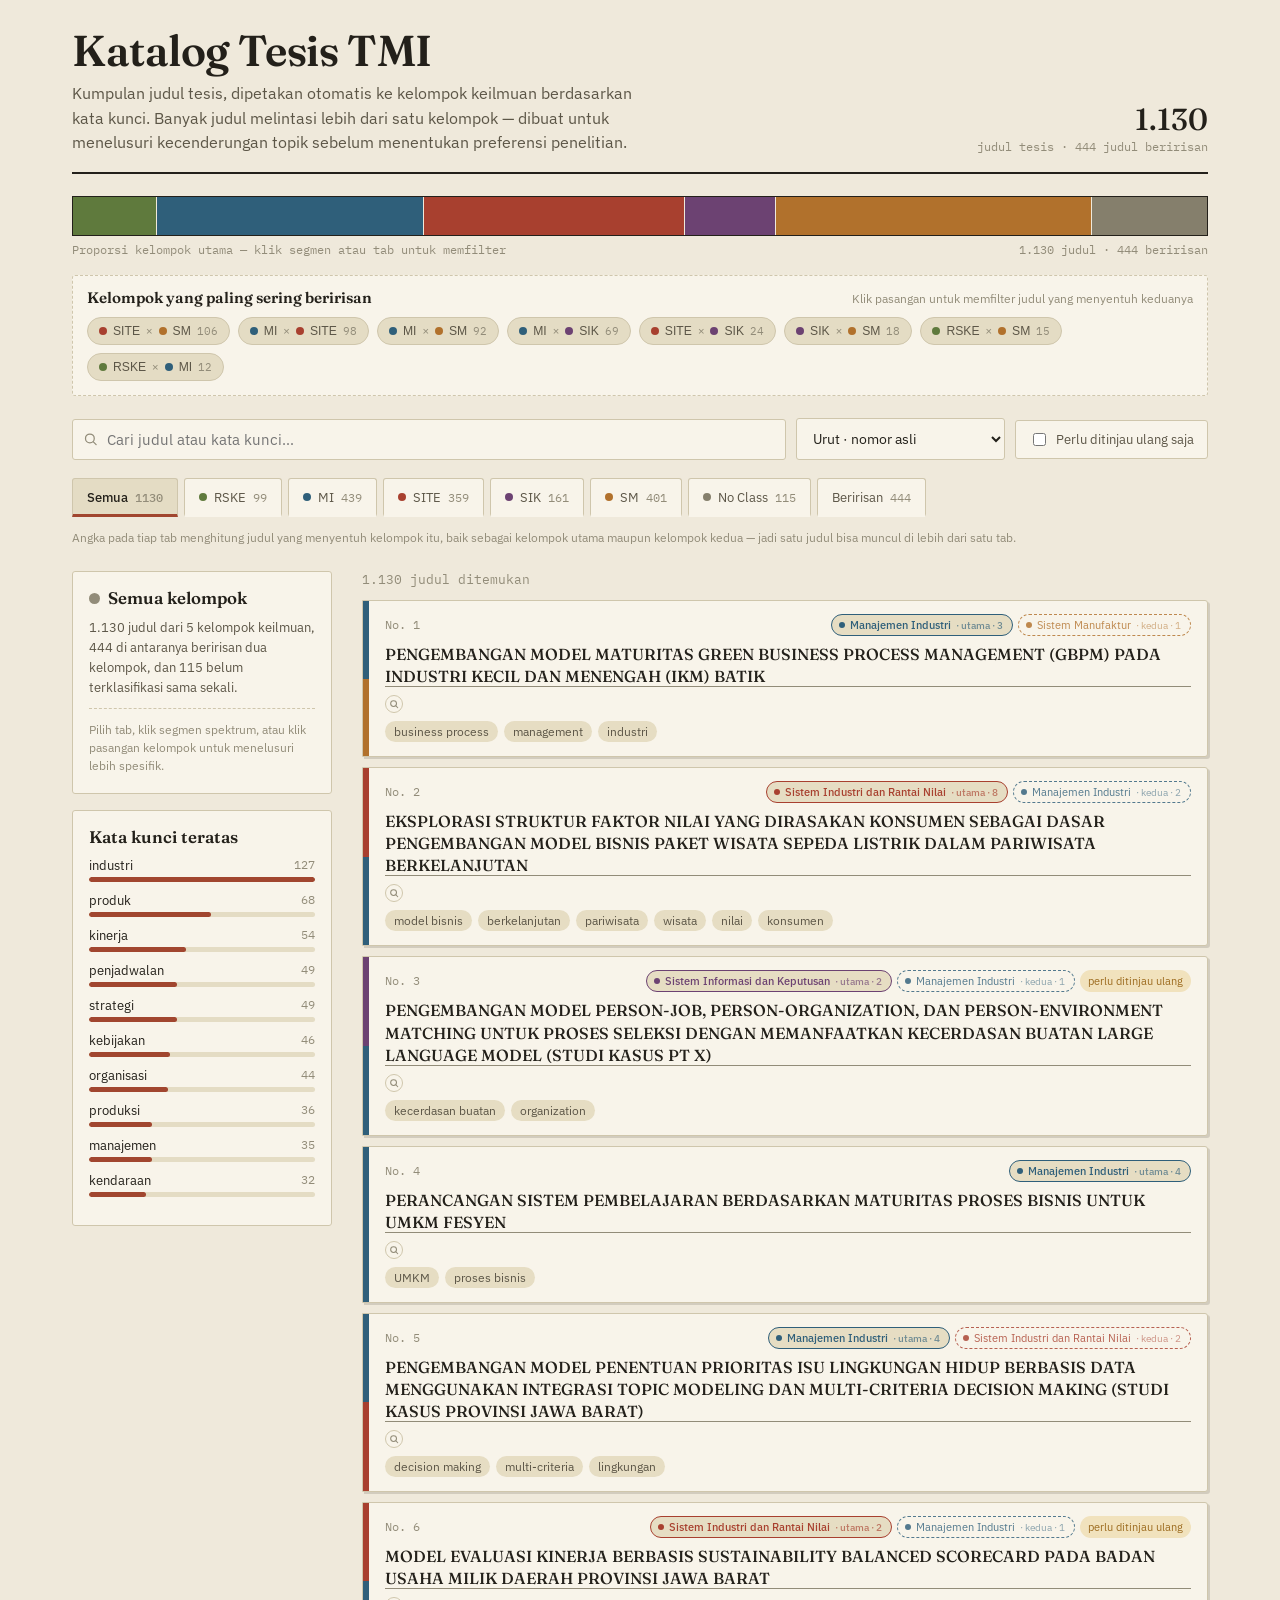
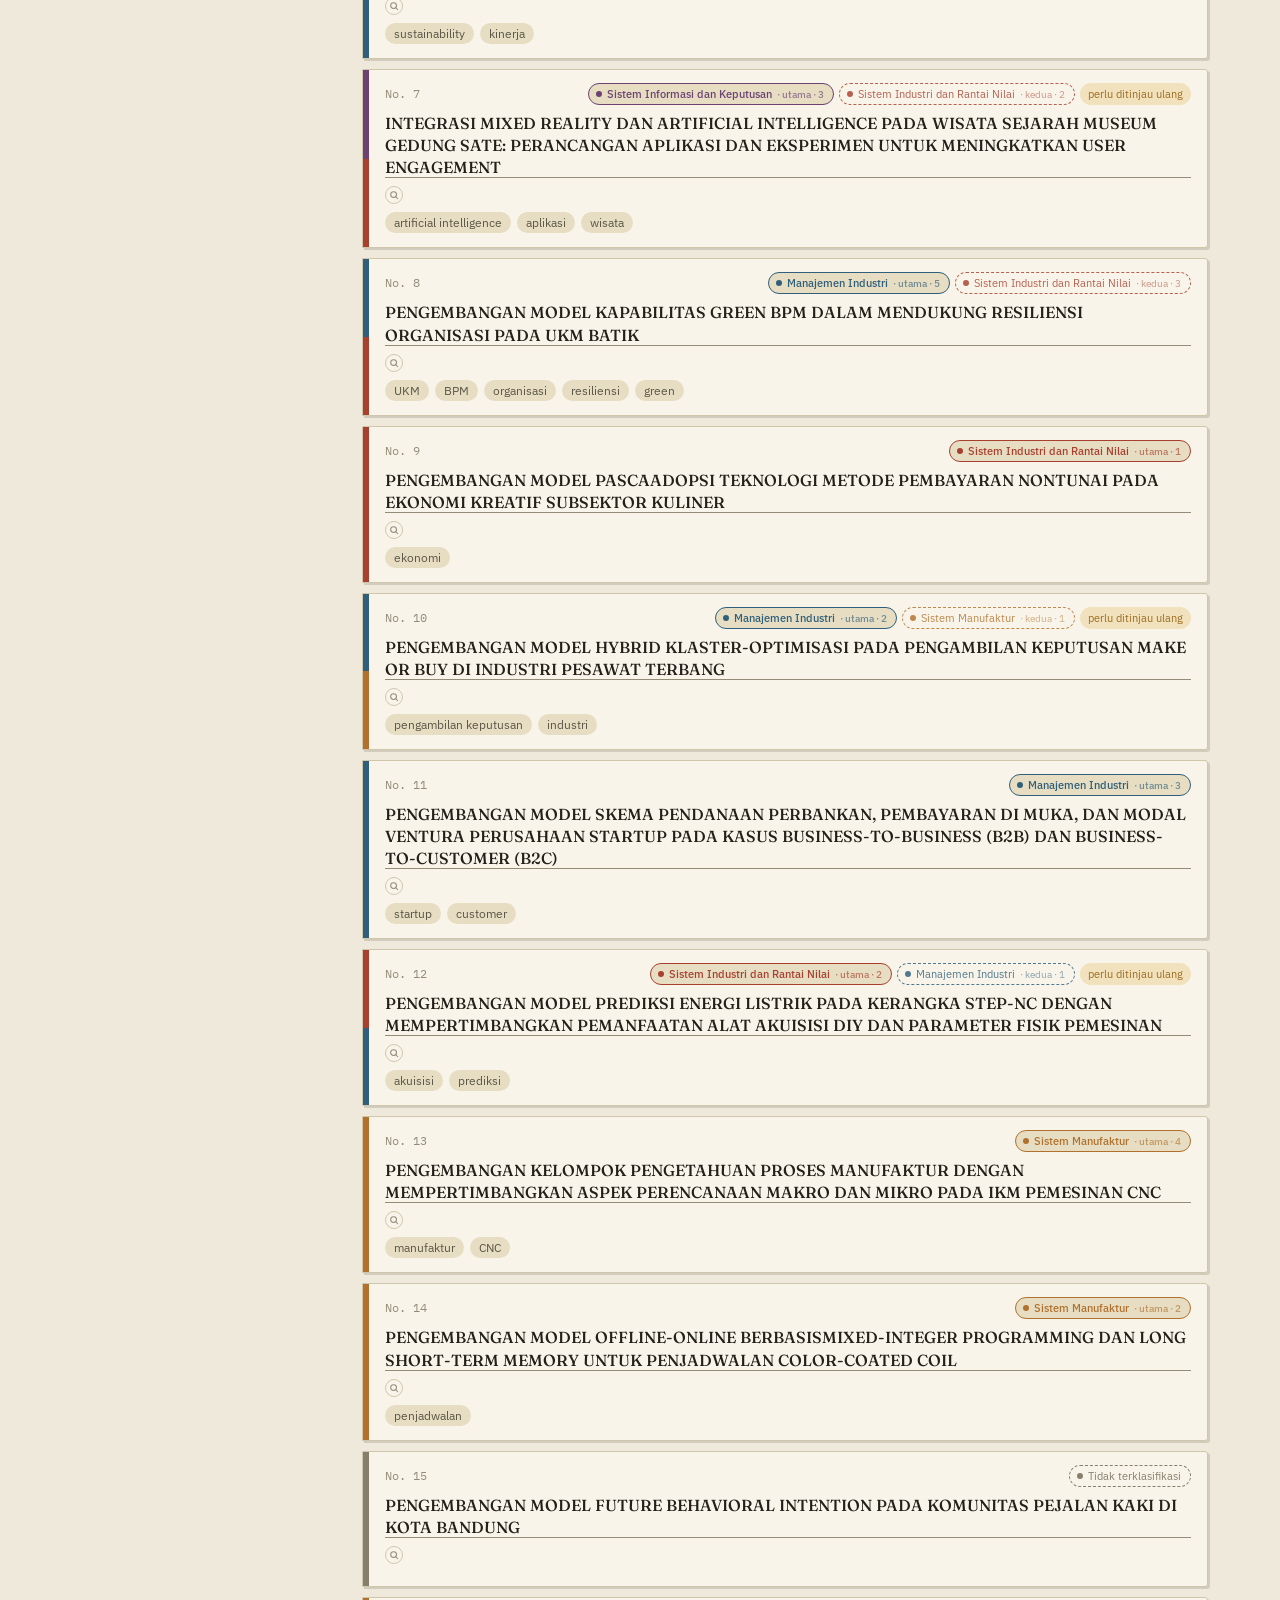
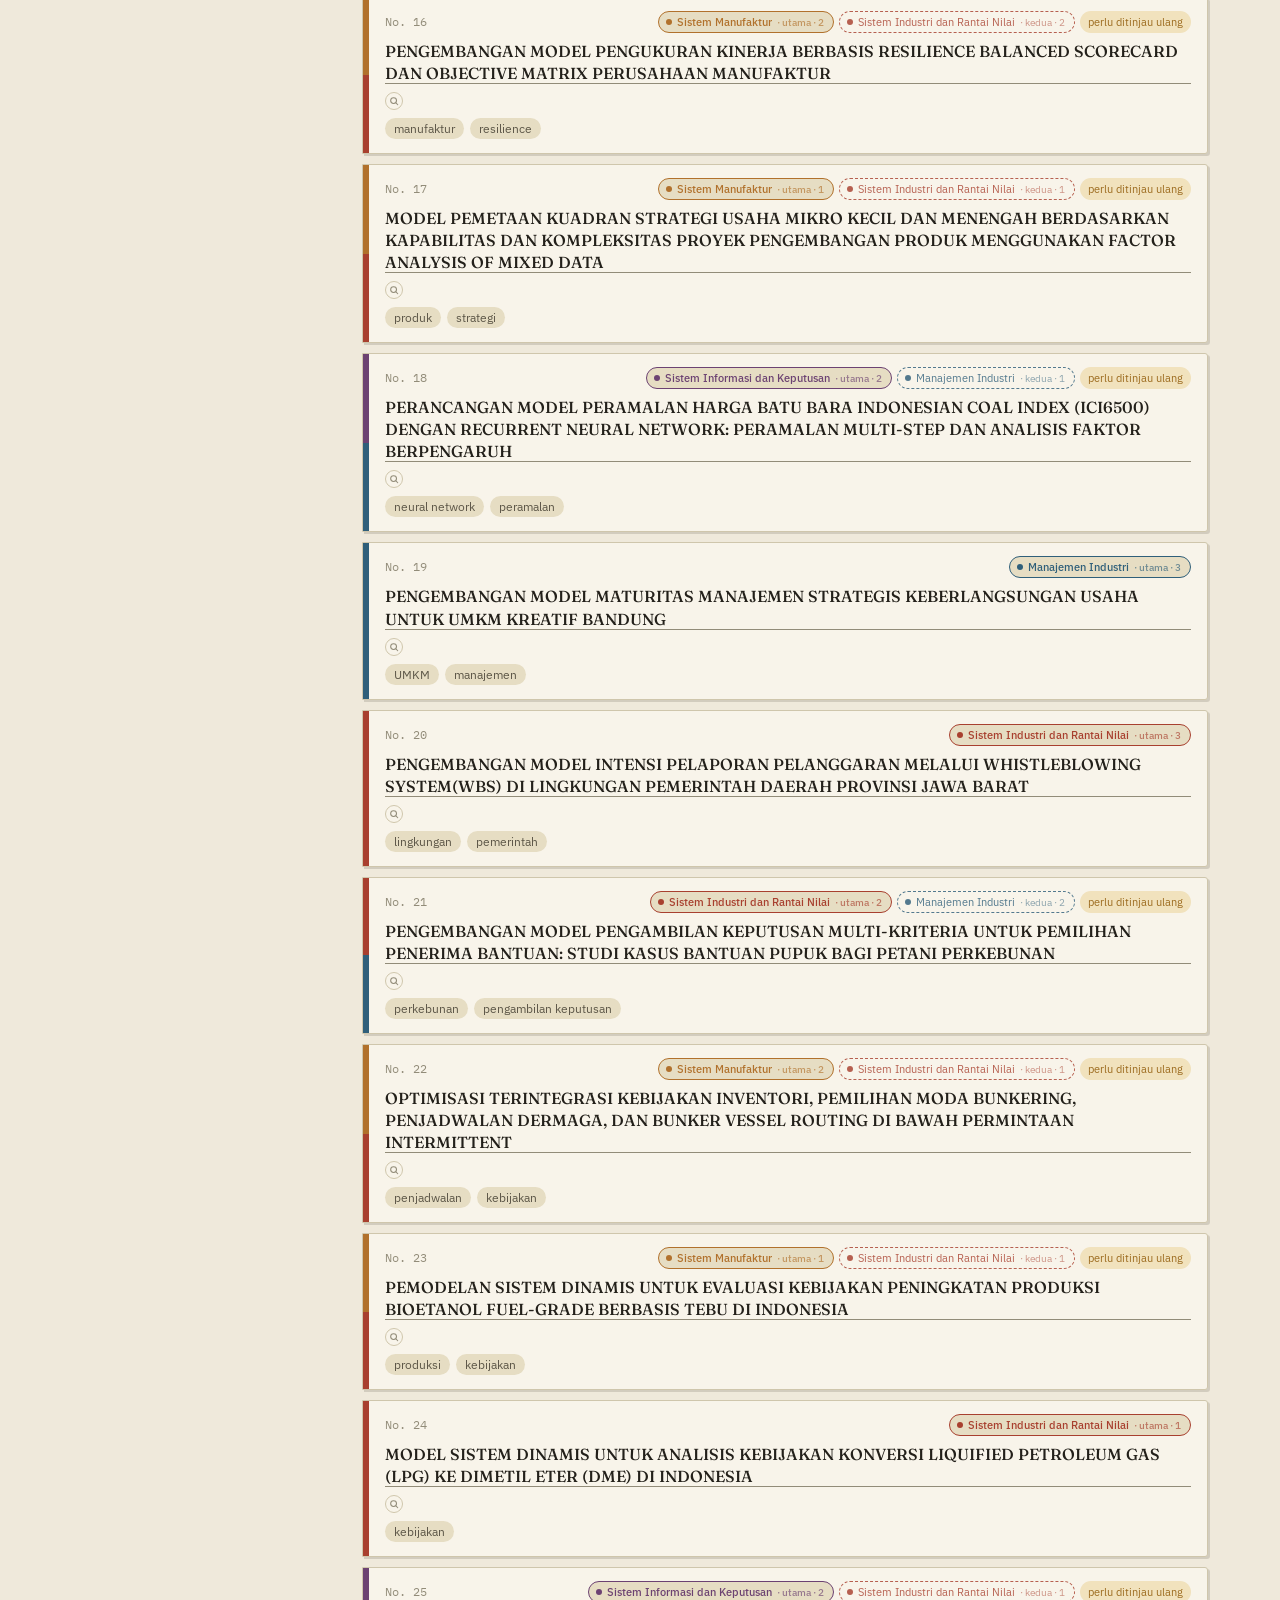
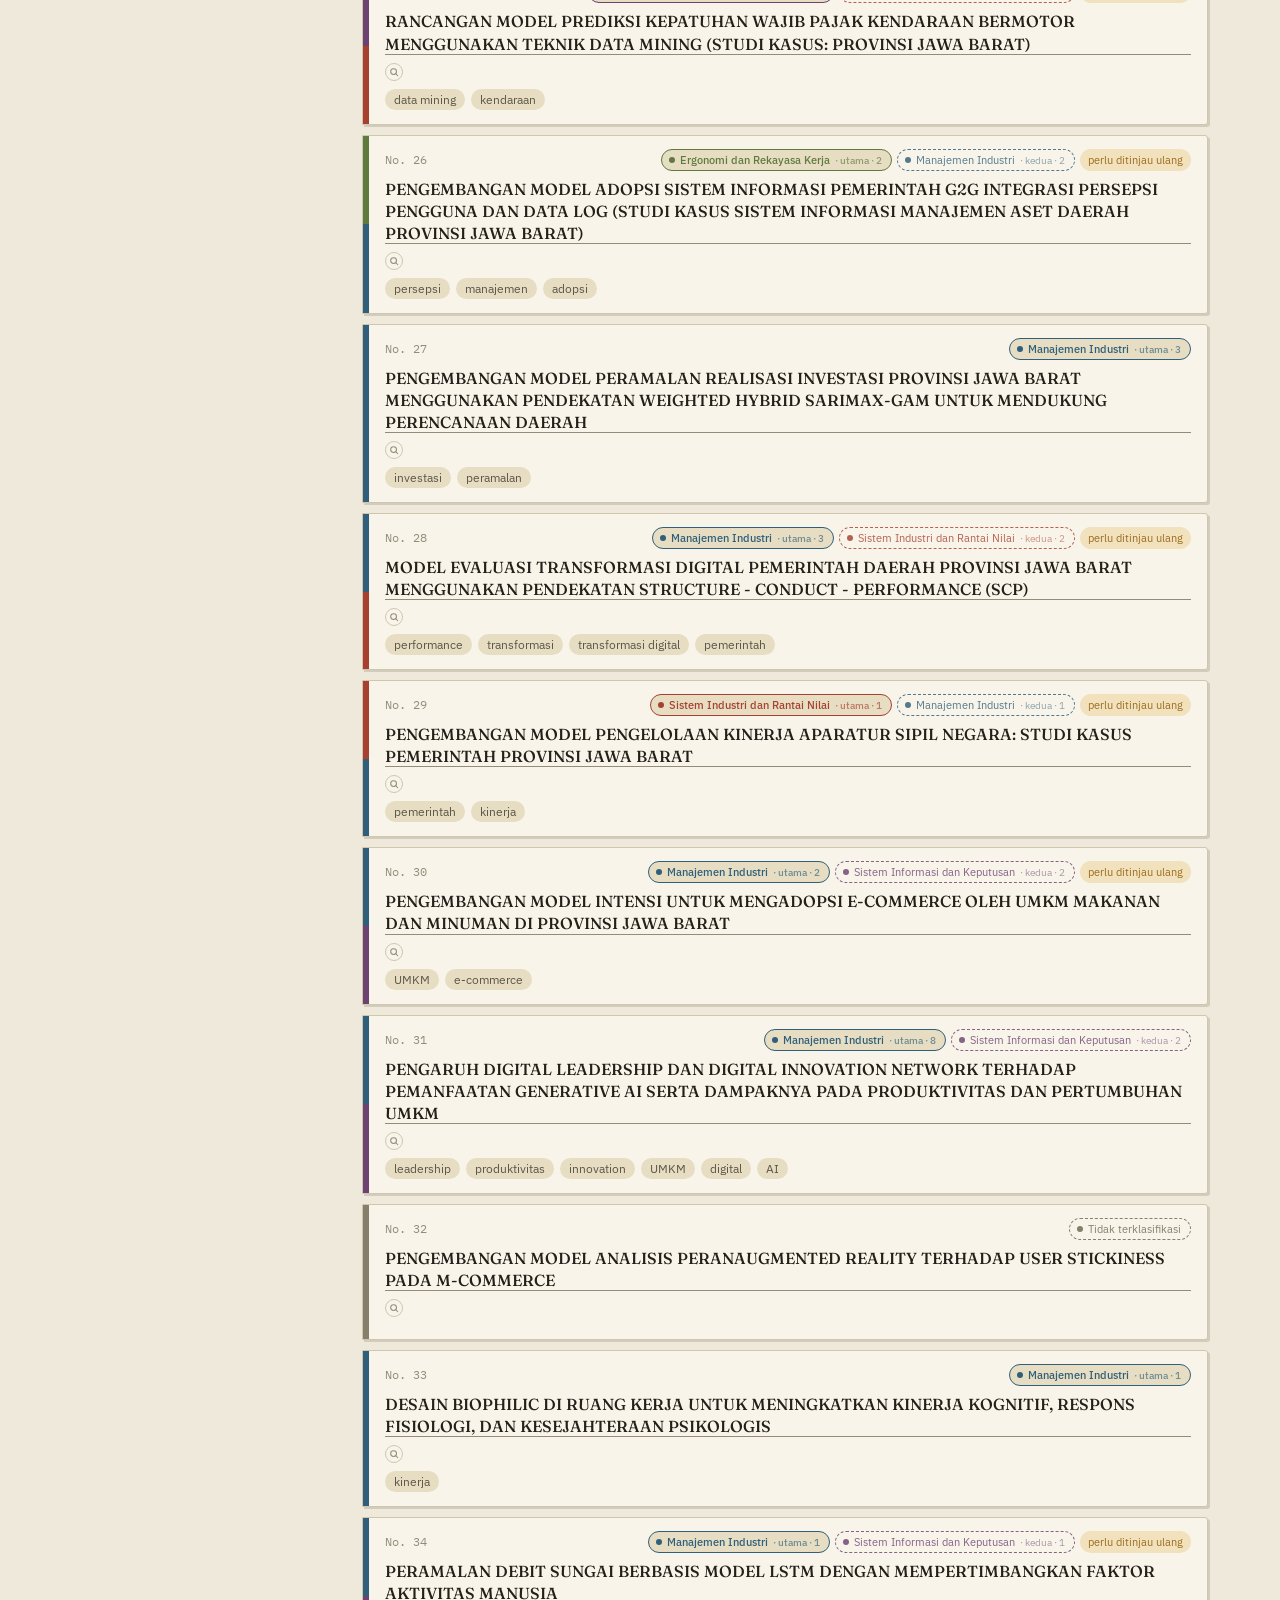
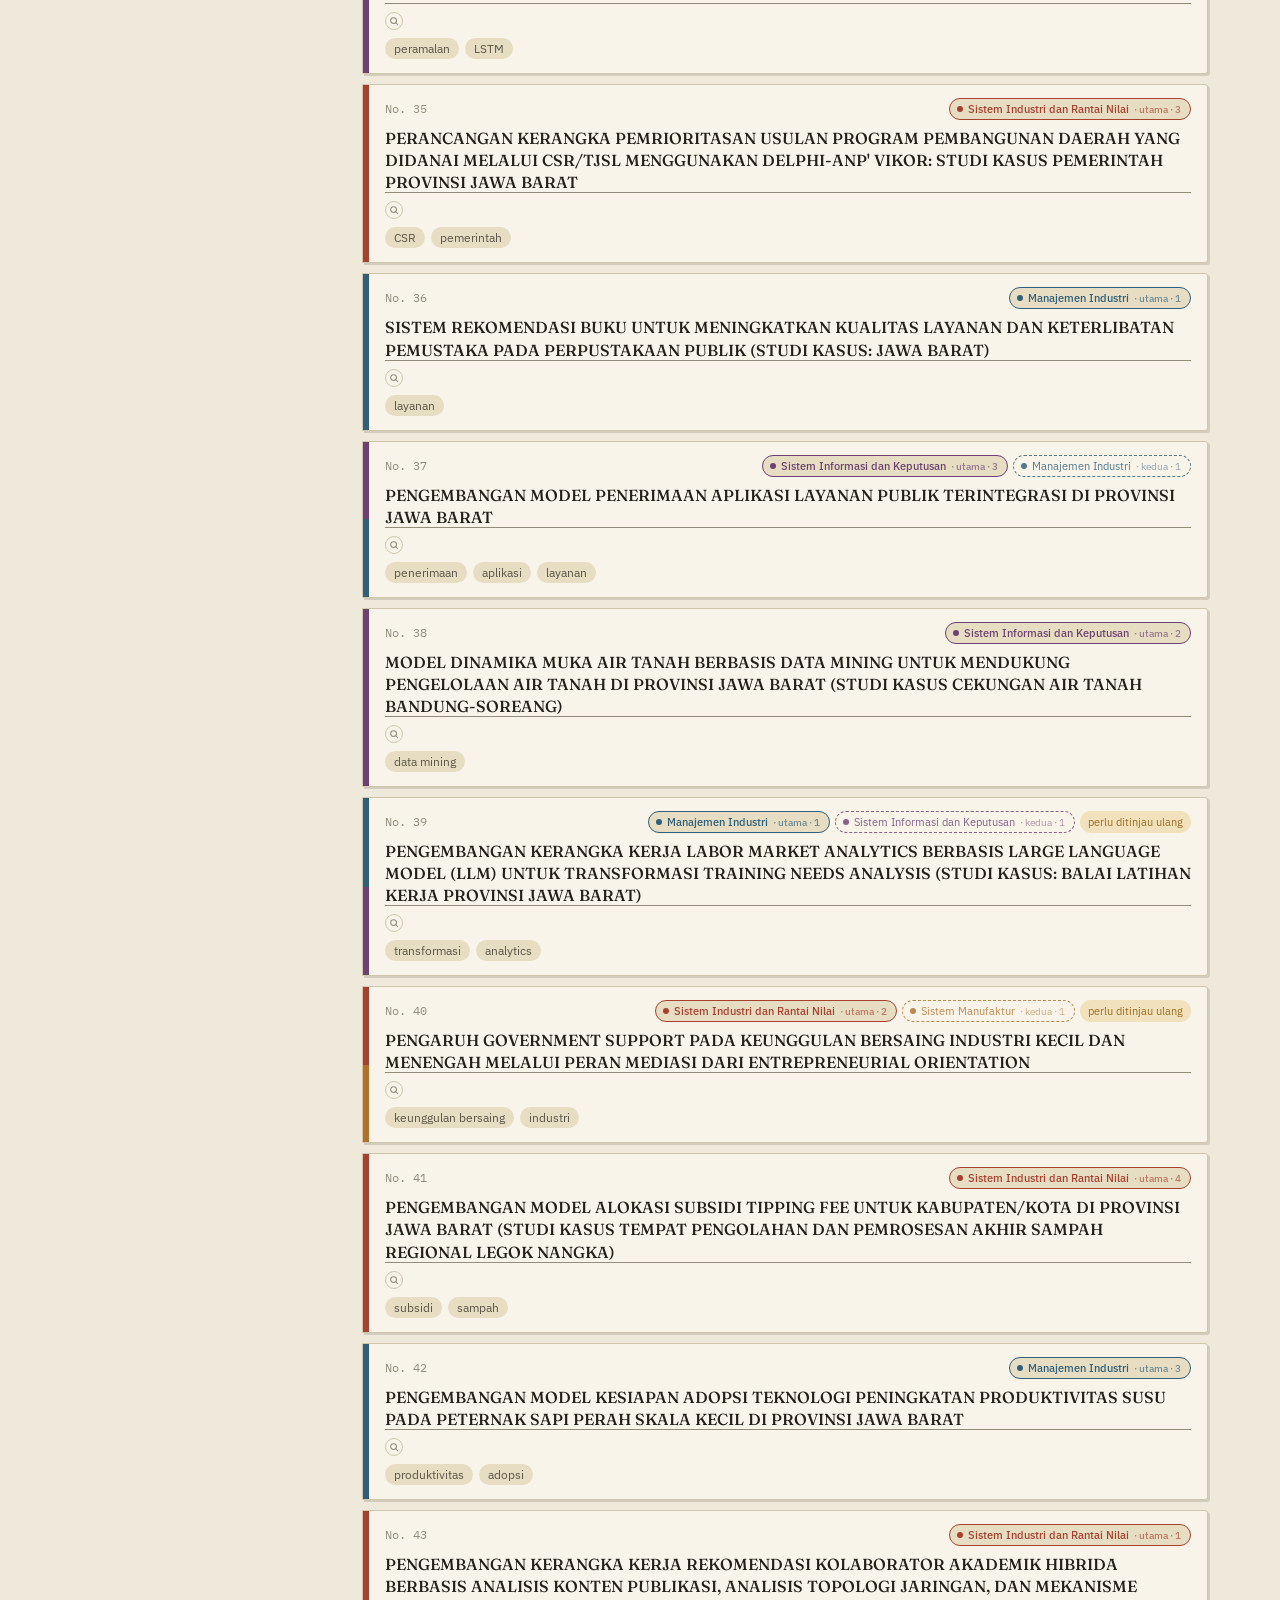
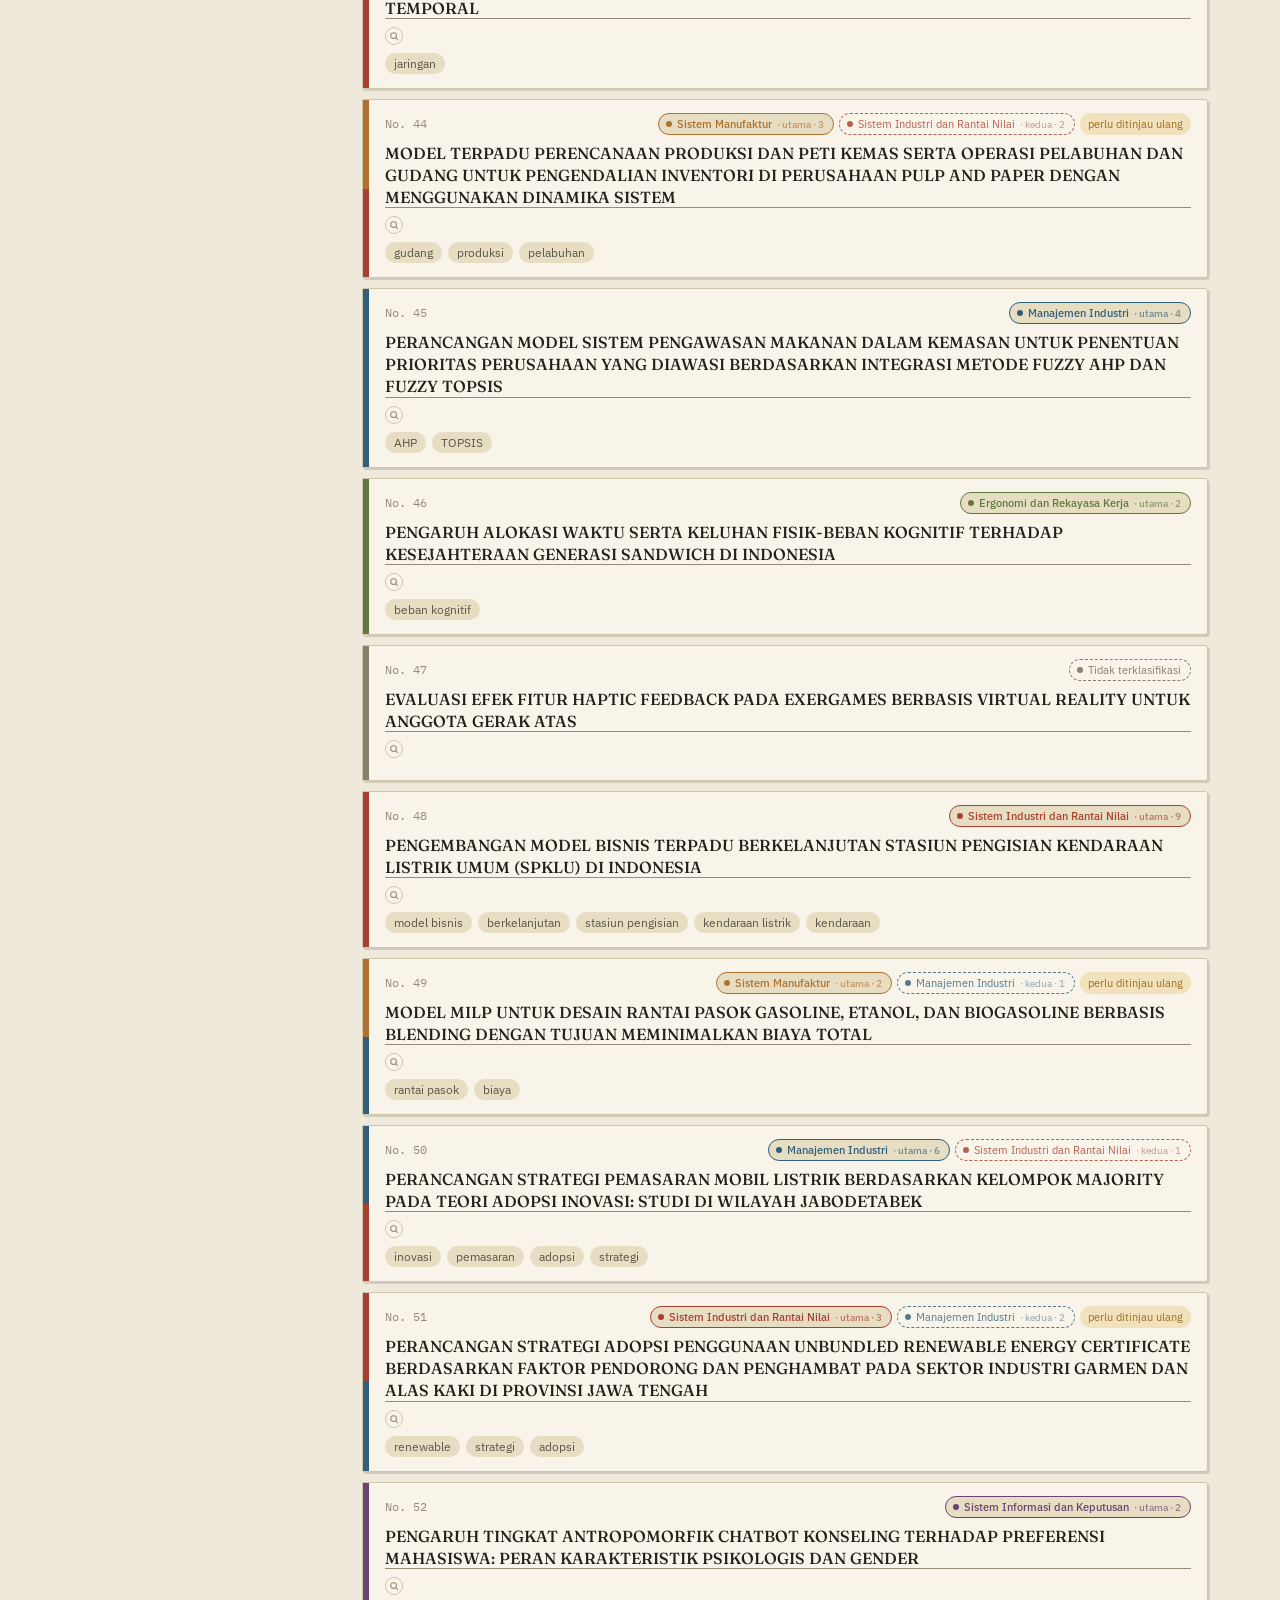
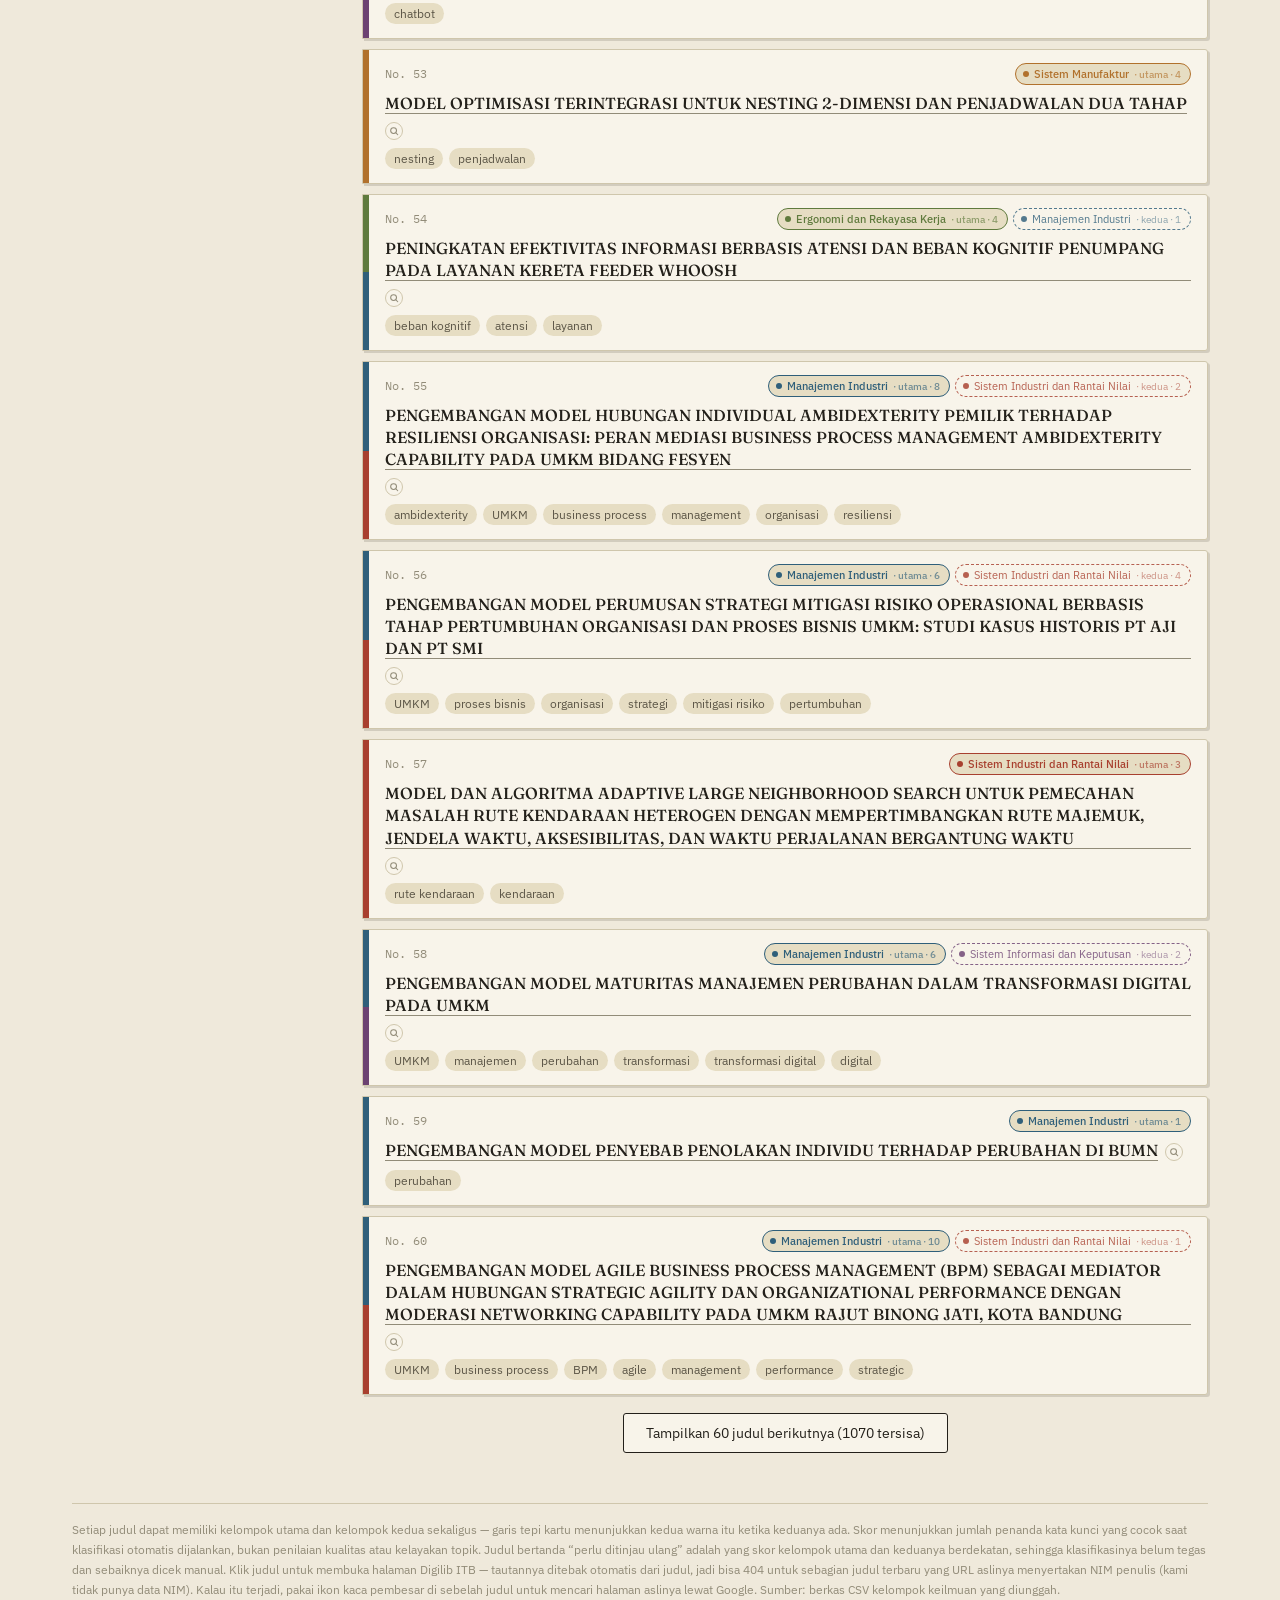
==== index.html @ edebe391 "add favicon" ====
<!DOCTYPE html>
<html lang="id">
<head>
<meta charset="UTF-8">
<meta name="viewport" content="width=device-width, initial-scale=1, viewport-fit=cover">
<title>Katalog Tesis TMI</title>
<link rel="preconnect" href="https://fonts.googleapis.com">
<link rel="preconnect" href="https://fonts.gstatic.com" crossorigin>
<link rel="icon" type="image" href="catalog.png">
<link href="https://fonts.googleapis.com/css2?family=Fraunces:ital,opsz,wght@0,9..144,400;0,9..144,500;0,9..144,600;1,9..144,500&family=IBM+Plex+Sans:wght@400;500;600&family=IBM+Plex+Mono:wght@400;500&display=swap" rel="stylesheet">
<style>
  :root {
    box-sizing: border-box;
    padding-top: env(safe-area-inset-top, 0px);
    padding-bottom: env(safe-area-inset-bottom, 0px);

    --paper: #efe9db;
    --paper-raised: #f8f4ea;
    --ink: #23201a;
    --ink-soft: #5c5647;
    --ink-faint: #928c79;
    --line: #cfc6ac;
    --line-soft: #ddd4bc;
    --accent: #a1462f;
    --well: #e4dcc4;
    --shadow: rgba(40, 33, 18, 0.14);
    --chip-bg: #e6ddc3;
    --focus: #1d4f5c;
    --warn: #9c6b1f;
    --warn-bg: #f1e2bd;

    --g-ergonomi_rekayasa_kerja: #5f7a3d;
    --g-manajemen_industri: #2f5f7a;
    --g-sistem_industri_rantai_nilai: #a8402f;
    --g-sistem_informasi_keputusan: #6c4272;
    --g-sistem_manufaktur: #b1712c;
    --g-tidak_terklasifikasi: #857f6c;
  }

  @media (prefers-color-scheme: dark) {
    :root:not([data-theme="light"]) {
      --paper: #1c1a16;
      --paper-raised: #262319;
      --ink: #efe8d8;
      --ink-soft: #bcb29a;
      --ink-faint: #8b8371;
      --line: #43402f;
      --line-soft: #34311f;
      --accent: #e08361;
      --well: #292518;
      --shadow: rgba(0, 0, 0, 0.45);
      --chip-bg: #2e2b1d;
      --focus: #7fb8c9;
      --warn: #e0b458;
      --warn-bg: #332a13;

      --g-ergonomi_rekayasa_kerja: #93b26a;
      --g-manajemen_industri: #6fa2bd;
      --g-sistem_industri_rantai_nilai: #d97a63;
      --g-sistem_informasi_keputusan: #a983b3;
      --g-sistem_manufaktur: #d9a35c;
      --g-tidak_terklasifikasi: #a39c88;
    }
  }
  :root[data-theme="dark"] {
    --paper: #1c1a16;
    --paper-raised: #262319;
    --ink: #efe8d8;
    --ink-soft: #bcb29a;
    --ink-faint: #8b8371;
    --line: #43402f;
    --line-soft: #34311f;
    --accent: #e08361;
    --well: #292518;
    --shadow: rgba(0, 0, 0, 0.45);
    --chip-bg: #2e2b1d;
    --focus: #7fb8c9;
    --warn: #e0b458;
    --warn-bg: #332a13;

    --g-ergonomi_rekayasa_kerja: #93b26a;
    --g-manajemen_industri: #6fa2bd;
    --g-sistem_industri_rantai_nilai: #d97a63;
    --g-sistem_informasi_keputusan: #a983b3;
    --g-sistem_manufaktur: #d9a35c;
    --g-tidak_terklasifikasi: #a39c88;
  }

  * { box-sizing: border-box; }
  html { scroll-padding-top: env(safe-area-inset-top, 0px); }
  html, body { height: 100%; }

  body {
    margin: 0;
    background: var(--paper);
    color: var(--ink);
    font-family: 'IBM Plex Sans', -apple-system, BlinkMacSystemFont, 'Segoe UI', sans-serif;
    -webkit-font-smoothing: antialiased;
  }

  a { color: inherit; }
  ::selection { background: var(--accent); color: var(--paper-raised); }

  .wrap {
    max-width: 1180px;
    margin: 0 auto;
    padding: 28px 22px 80px;
  }

  /* ---------- Masthead ---------- */
  .masthead {
    display: flex;
    justify-content: space-between;
    align-items: flex-end;
    gap: 24px;
    border-bottom: 2px solid var(--ink);
    padding-bottom: 18px;
    margin-bottom: 22px;
    flex-wrap: wrap;
  }
  .masthead h1 {
    font-family: 'Fraunces', Georgia, 'Times New Roman', serif;
    font-weight: 600;
    font-size: clamp(1.9rem, 4vw, 2.7rem);
    line-height: 1.05;
    margin: 0 0 8px;
    letter-spacing: -0.01em;
  }
  .masthead .dek {
    max-width: 58ch;
    color: var(--ink-soft);
    font-size: 0.98rem;
    line-height: 1.55;
    margin: 0;
  }
  .masthead .meta {
    text-align: right;
    font-family: 'IBM Plex Mono', ui-monospace, monospace;
    font-size: 0.78rem;
    color: var(--ink-faint);
    white-space: nowrap;
  }
  .masthead .meta strong {
    display: block;
    font-size: 1.9rem;
    font-family: 'Fraunces', serif;
    font-weight: 500;
    color: var(--ink);
    line-height: 1;
    margin-bottom: 4px;
  }

  /* ---------- Spectrum bar ---------- */
  .spectrum {
    display: flex;
    height: 40px;
    border: 1px solid var(--ink);
    margin-bottom: 6px;
    overflow: hidden;
  }
  .spectrum button {
    border: none;
    border-right: 1px solid var(--paper);
    cursor: pointer;
    height: 100%;
    position: relative;
    transition: flex-grow 0.35s ease, filter 0.15s ease;
    padding: 0;
  }
  .spectrum button:last-child { border-right: none; }
  .spectrum button:hover { filter: brightness(1.12); }
  .spectrum button.dim { flex-grow: 0.35 !important; filter: grayscale(0.55) brightness(0.85); }
  .spectrum-caption {
    display: flex;
    justify-content: space-between;
    font-size: 0.72rem;
    color: var(--ink-faint);
    font-family: 'IBM Plex Mono', monospace;
    margin-bottom: 18px;
    gap: 10px;
  }

  /* ---------- Overlap strip ---------- */
  .overlap-strip {
    border: 1px dashed var(--line);
    background: var(--paper-raised);
    padding: 12px 14px 14px;
    margin-bottom: 22px;
    border-radius: 3px;
  }
  .overlap-strip .ov-head {
    display: flex;
    justify-content: space-between;
    align-items: baseline;
    gap: 10px;
    margin-bottom: 10px;
    flex-wrap: wrap;
  }
  .overlap-strip .ov-head h2 {
    font-family: 'Fraunces', serif;
    font-weight: 600;
    font-size: 0.95rem;
    margin: 0;
  }
  .overlap-strip .ov-head .ov-sub {
    font-size: 0.76rem;
    color: var(--ink-faint);
  }
  .pair-row {
    display: flex;
    gap: 8px;
    flex-wrap: wrap;
  }
  .pair-chip {
    display: inline-flex;
    align-items: center;
    gap: 6px;
    padding: 6px 11px;
    background: var(--well);
    border: 1px solid var(--line);
    border-radius: 20px;
    font-size: 0.76rem;
    color: var(--ink-soft);
    cursor: pointer;
    white-space: nowrap;
  }
  .pair-chip:hover { border-color: var(--ink-faint); color: var(--ink); }
  .pair-chip.active { background: var(--ink); color: var(--paper); border-color: var(--ink); }
  .pair-chip .sw { width: 8px; height: 8px; border-radius: 50%; flex: none; }
  .pair-chip .cross { color: var(--ink-faint); font-size: 0.7rem; }
  .pair-chip .n {
    font-family: 'IBM Plex Mono', monospace;
    font-size: 0.7rem;
    color: var(--ink-faint);
  }
  .pair-chip.active .n { color: var(--paper); opacity: 0.75; }

  /* ---------- Controls ---------- */
  .controls {
    display: flex;
    gap: 10px;
    align-items: center;
    flex-wrap: wrap;
    margin-bottom: 18px;
  }
  .search-box {
    flex: 1 1 240px;
    position: relative;
  }
  .search-box input {
    width: 100%;
    padding: 10px 14px 10px 34px;
    background: var(--paper-raised);
    border: 1px solid var(--line);
    color: var(--ink);
    font-family: inherit;
    font-size: 0.92rem;
    border-radius: 3px;
  }
  .search-box input:focus {
    outline: 2px solid var(--focus);
    outline-offset: 1px;
  }
  .search-box svg {
    position: absolute;
    left: 11px;
    top: 50%;
    transform: translateY(-50%);
    width: 15px;
    height: 15px;
    stroke: var(--ink-faint);
    pointer-events: none;
  }
  select#sortSelect {
    padding: 10px 12px;
    background: var(--paper-raised);
    border: 1px solid var(--line);
    color: var(--ink);
    font-family: inherit;
    font-size: 0.85rem;
    border-radius: 3px;
    cursor: pointer;
  }
  .review-toggle {
    display: flex;
    align-items: center;
    gap: 7px;
    padding: 9px 13px;
    background: var(--paper-raised);
    border: 1px solid var(--line);
    border-radius: 3px;
    font-size: 0.82rem;
    color: var(--ink-soft);
    cursor: pointer;
    white-space: nowrap;
  }
  .review-toggle input { accent-color: var(--warn); cursor: pointer; }
  .review-toggle:hover { color: var(--ink); }

  /* ---------- Tabs ---------- */
  .tabs {
    display: flex;
    gap: 6px;
    overflow-x: auto;
    padding-bottom: 4px;
    margin-bottom: 8px;
    -webkit-overflow-scrolling: touch;
  }
  .tabs::-webkit-scrollbar { height: 4px; }
  .tab {
    flex: 0 0 auto;
    display: flex;
    align-items: center;
    gap: 7px;
    padding: 9px 14px 8px;
    background: var(--paper-raised);
    border: 1px solid var(--line);
    border-bottom: 3px solid transparent;
    cursor: pointer;
    font-family: inherit;
    font-size: 0.83rem;
    color: var(--ink-soft);
    white-space: nowrap;
    border-radius: 3px 3px 0 0;
    transition: border-color 0.15s ease, color 0.15s ease;
  }
  .tab .dot { width: 8px; height: 8px; border-radius: 50%; flex: none; }
  .tab .n { color: var(--ink-faint); font-family: 'IBM Plex Mono', monospace; font-size: 0.76rem; }
  .tab:hover { color: var(--ink); }
  .tab.active {
    color: var(--ink);
    font-weight: 500;
    border-bottom-color: var(--tab-color, var(--accent));
    background: var(--well);
  }
  .tabs-note {
    font-size: 0.74rem;
    color: var(--ink-faint);
    margin-bottom: 24px;
    line-height: 1.5;
  }

  /* ---------- Layout ---------- */
  .layout {
    display: grid;
    grid-template-columns: 260px 1fr;
    gap: 30px;
    align-items: start;
  }
  @media (max-width: 820px) {
    .layout { grid-template-columns: 1fr; }
  }

  .panel {
    position: sticky;
    top: 18px;
  }
  @media (max-width: 820px) { .panel { position: static; } }

  .panel-block {
    border: 1px solid var(--line);
    background: var(--paper-raised);
    padding: 16px 16px 18px;
    margin-bottom: 16px;
    border-radius: 3px;
  }
  .panel-block h2 {
    font-family: 'Fraunces', serif;
    font-weight: 600;
    font-size: 1.05rem;
    margin: 0 0 10px;
    display: flex;
    align-items: center;
    gap: 8px;
  }
  .panel-block h2 .sw { width: 11px; height: 11px; border-radius: 50%; flex: none; }
  .panel-block p.desc {
    font-size: 0.83rem;
    color: var(--ink-soft);
    line-height: 1.5;
    margin: 0 0 10px;
  }
  .role-split {
    display: flex;
    gap: 14px;
    margin-bottom: 14px;
    font-size: 0.78rem;
  }
  .role-split .rs {
    display: flex;
    align-items: baseline;
    gap: 5px;
  }
  .role-split .rs b {
    font-family: 'Fraunces', serif;
    font-size: 1.15rem;
    color: var(--ink);
    font-weight: 500;
  }
  .role-split .rs span { color: var(--ink-faint); }

  .kw-row {
    display: flex;
    flex-direction: column;
    gap: 3px;
    margin-bottom: 10px;
  }
  .kw-row .kw-top {
    display: flex;
    justify-content: space-between;
    font-size: 0.8rem;
  }
  .kw-row .kw-name {
    color: var(--ink);
    white-space: nowrap;
    overflow: hidden;
    text-overflow: ellipsis;
  }
  .kw-row .kw-bar-track {
    height: 5px;
    background: var(--well);
    border-radius: 3px;
    overflow: hidden;
  }
  .kw-row .kw-bar-fill { height: 100%; border-radius: 3px; }
  .kw-row .kw-count {
    font-family: 'IBM Plex Mono', monospace;
    color: var(--ink-faint);
    font-size: 0.74rem;
  }

  .legend-note {
    font-size: 0.76rem;
    color: var(--ink-faint);
    line-height: 1.5;
    border-top: 1px dashed var(--line);
    padding-top: 12px;
    margin-top: 4px;
  }

  /* ---------- List ---------- */
  .list-meta {
    font-size: 0.8rem;
    color: var(--ink-faint);
    margin-bottom: 12px;
    font-family: 'IBM Plex Mono', monospace;
  }

  .card {
    display: flex;
    border: 1px solid var(--line);
    background: var(--paper-raised);
    margin-bottom: 10px;
    border-radius: 0 3px 3px 0;
    box-shadow: 2px 2px 0 var(--shadow);
  }
  .card .spine {
    flex: none;
    width: 6px;
    display: flex;
    flex-direction: column;
  }
  .card .spine i { display: block; flex: 1 1 0; }
  .card .body {
    padding: 13px 16px 14px;
    flex: 1;
    min-width: 0;
  }
  .card .row1 {
    display: flex;
    justify-content: space-between;
    align-items: flex-start;
    gap: 10px;
    margin-bottom: 7px;
    flex-wrap: wrap;
  }
  .card .idx {
    font-family: 'IBM Plex Mono', monospace;
    font-size: 0.72rem;
    color: var(--ink-faint);
    padding-top: 3px;
  }
  .card .membership-pills {
    display: flex;
    gap: 5px;
    flex-wrap: wrap;
    justify-content: flex-end;
  }
  .mpill {
    display: inline-flex;
    align-items: center;
    gap: 5px;
    font-size: 0.7rem;
    padding: 3px 9px 3px 7px;
    border-radius: 20px;
    border: 1px solid transparent;
    white-space: nowrap;
  }
  .mpill .sw { width: 6px; height: 6px; border-radius: 50%; flex: none; }
  .mpill.role-utama { font-weight: 500; }
  .mpill.role-sekunder { opacity: 0.82; border-style: dashed; }
  .mpill .role-tag { opacity: 0.65; font-size: 0.65rem; }
  .review-pill {
    display: inline-flex;
    align-items: center;
    gap: 5px;
    font-size: 0.68rem;
    padding: 3px 8px;
    border-radius: 20px;
    background: var(--warn-bg);
    color: var(--warn);
    white-space: nowrap;
  }
  .card h3 {
    font-family: 'Fraunces', serif;
    font-weight: 500;
    font-size: 1rem;
    line-height: 1.38;
    margin: 0 0 9px;
    color: var(--ink);
    display: flex;
    align-items: baseline;
    gap: 7px;
    flex-wrap: wrap;
  }
  .card h3 a.title-link {
    color: var(--ink);
    text-decoration: none;
    background-image: linear-gradient(var(--ink-faint), var(--ink-faint));
    background-position: 0 100%;
    background-repeat: no-repeat;
    background-size: 100% 1px;
    transition: color 0.15s ease;
  }
  .card h3 a.title-link:hover { color: var(--accent); background-image: linear-gradient(var(--accent), var(--accent)); }
  .card h3 a.title-link:visited { color: var(--ink-soft); }
  .fallback-search {
    flex: none;
    display: inline-flex;
    align-items: center;
    justify-content: center;
    width: 18px;
    height: 18px;
    border-radius: 50%;
    color: var(--ink-faint);
    text-decoration: none;
    border: 1px solid var(--line);
    transform: translateY(1px);
  }
  .fallback-search:hover { color: var(--accent); border-color: var(--accent); }
  .fallback-search svg { width: 10px; height: 10px; stroke: currentColor; }
  .card .tagrow {
    display: flex;
    flex-wrap: wrap;
    gap: 6px;
    align-items: center;
  }
  .chip {
    font-size: 0.72rem;
    padding: 3px 9px;
    background: var(--chip-bg);
    border-radius: 20px;
    color: var(--ink-soft);
  }

  .empty-state {
    text-align: center;
    padding: 60px 20px;
    color: var(--ink-faint);
    border: 1px dashed var(--line);
  }
  .empty-state p { margin: 6px 0 0; font-size: 0.85rem; }

  #loadMoreWrap { text-align: center; margin-top: 18px; }
  #loadMoreBtn {
    background: var(--paper-raised);
    border: 1px solid var(--ink);
    color: var(--ink);
    padding: 10px 22px;
    font-family: inherit;
    font-size: 0.85rem;
    cursor: pointer;
    border-radius: 3px;
  }
  #loadMoreBtn:hover { background: var(--well); }

  footer {
    margin-top: 50px;
    padding-top: 16px;
    border-top: 1px solid var(--line);
    font-size: 0.78rem;
    color: var(--ink-faint);
    line-height: 1.6;
  }

  :focus-visible { outline: 2px solid var(--focus); outline-offset: 2px; }

  @media (max-width: 480px) {
    .masthead { flex-direction: column; align-items: flex-start; }
    .masthead .meta { text-align: left; }
  }
</style>
</head>
<body>
<div class="wrap">

  <header class="masthead">
    <div>
      <h1>Katalog Tesis TMI</h1>
      <p class="dek">Kumpulan judul tesis, dipetakan otomatis ke kelompok keilmuan berdasarkan kata kunci. Banyak judul melintasi lebih dari satu kelompok &mdash; dibuat untuk menelusuri kecenderungan topik sebelum menentukan preferensi penelitian.</p>
    </div>
    <div class="meta">
      <strong id="totalCount">—</strong>
      judul tesis · <span id="multiCount">—</span> beririsan
    </div>
  </header>

  <div class="spectrum" id="spectrum"></div>
  <div class="spectrum-caption" id="spectrumCaption"></div>

  <div class="overlap-strip">
    <div class="ov-head">
      <h2>Kelompok yang paling sering beririsan</h2>
      <span class="ov-sub">Klik pasangan untuk memfilter judul yang menyentuh keduanya</span>
    </div>
    <div class="pair-row" id="pairRow"></div>
  </div>

  <div class="controls">
    <div class="search-box">
      <svg viewBox="0 0 24 24" fill="none" stroke-width="2" stroke-linecap="round"><circle cx="11" cy="11" r="7"/><line x1="21" y1="21" x2="16.65" y2="16.65"/></svg>
      <input id="searchInput" type="text" placeholder="Cari judul atau kata kunci…" autocomplete="off">
    </div>
    <select id="sortSelect">
      <option value="no">Urut · nomor asli</option>
      <option value="conf">Urut · skor utama tertinggi</option>
      <option value="az">Urut · judul A–Z</option>
    </select>
    <label class="review-toggle">
      <input type="checkbox" id="reviewToggle">
      Perlu ditinjau ulang saja
    </label>
  </div>

  <div class="tabs" id="tabs"></div>
  <div class="tabs-note">Angka pada tiap tab menghitung judul yang menyentuh kelompok itu, baik sebagai kelompok utama maupun kelompok kedua &mdash; jadi satu judul bisa muncul di lebih dari satu tab.</div>

  <div class="layout">
    <aside class="panel">
      <div class="panel-block" id="groupInfo"></div>
      <div class="panel-block kw-list-wrap">
        <h2>Kata kunci teratas</h2>
        <div id="kwList"></div>
      </div>
    </aside>

    <main>
      <div class="list-meta" id="listMeta"></div>
      <div id="cardList"></div>
      <div id="emptyState" class="empty-state" style="display:none;">
        <strong>Tidak ada judul yang cocok.</strong>
        <p>Coba kata kunci lain, longgarkan filter kelompok, atau matikan filter tinjau ulang.</p>
      </div>
      <div id="loadMoreWrap" style="display:none;">
        <button id="loadMoreBtn" type="button">Tampilkan 60 judul berikutnya</button>
      </div>
    </main>
  </div>

  <footer>
    Setiap judul dapat memiliki kelompok utama dan kelompok kedua sekaligus &mdash; garis tepi kartu menunjukkan kedua warna itu ketika keduanya ada. Skor menunjukkan jumlah penanda kata kunci yang cocok saat klasifikasi otomatis dijalankan, bukan penilaian kualitas atau kelayakan topik. Judul bertanda &ldquo;perlu ditinjau ulang&rdquo; adalah yang skor kelompok utama dan keduanya berdekatan, sehingga klasifikasinya belum tegas dan sebaiknya dicek manual. Klik judul untuk membuka halaman Digilib ITB &mdash; tautannya ditebak otomatis dari judul, jadi bisa 404 untuk sebagian judul terbaru yang URL aslinya menyertakan NIM penulis (kami tidak punya data NIM). Kalau itu terjadi, pakai ikon kaca pembesar di sebelah judul untuk mencari halaman aslinya lewat Google. Sumber: berkas CSV kelompok keilmuan yang diunggah.
  </footer>

</div>

<script id="thesis-data" type="application/json">{"generated_at":"2026-09-22","groups":[{"slug":"ergonomi_rekayasa_kerja","label":"Ergonomi dan Rekayasa Kerja","abbr":"RSKE","color":"#5f7a3d","color_dark":"#93b26a"},{"slug":"manajemen_industri","label":"Manajemen Industri","abbr":"MI","color":"#2f5f7a","color_dark":"#6fa2bd"},{"slug":"sistem_industri_rantai_nilai","label":"Sistem Industri dan Rantai Nilai","abbr":"SITE","color":"#a8402f","color_dark":"#d97a63"},{"slug":"sistem_informasi_keputusan","label":"Sistem Informasi dan Keputusan","abbr":"SIK","color":"#6c4272","color_dark":"#a983b3"},{"slug":"sistem_manufaktur","label":"Sistem Manufaktur","abbr":"SM","color":"#b1712c","color_dark":"#d9a35c"}],"theses":[{"no":"26","judul":"PENGEMBANGAN MODEL ADOPSI SISTEM INFORMASI PEMERINTAH G2G INTEGRASI PERSEPSI PENGGUNA DAN DATA LOG (STUDI KASUS SISTEM INFORMASI MANAJEMEN ASET DAERAH PROVINSI JAWA BARAT)","memberships":[{"slug":"ergonomi_rekayasa_kerja","role":"utama","score":2,"keywords":["persepsi"]},{"slug":"manajemen_industri","role":"sekunder","score":2,"keywords":["manajemen","adopsi"]}],"perlu_review":true},{"no":"46","judul":"PENGARUH ALOKASI WAKTU SERTA KELUHAN FISIK-BEBAN KOGNITIF TERHADAP KESEJAHTERAAN GENERASI SANDWICH DI INDONESIA","memberships":[{"slug":"ergonomi_rekayasa_kerja","role":"utama","score":2,"keywords":["beban kognitif"]}],"perlu_review":false},{"no":"54","judul":"PENINGKATAN EFEKTIVITAS INFORMASI BERBASIS ATENSI DAN BEBAN KOGNITIF PENUMPANG PADA LAYANAN KERETA FEEDER WHOOSH","memberships":[{"slug":"ergonomi_rekayasa_kerja","role":"utama","score":4,"keywords":["beban kognitif","atensi"]},{"slug":"manajemen_industri","role":"sekunder","score":1,"keywords":["layanan"]}],"perlu_review":false},{"no":"75","judul":"PENGEMBANGAN INSTRUMEN PENILAIAN PERILAKU BERISIKO PENGENDARA SEPEDA MOTOR","memberships":[{"slug":"ergonomi_rekayasa_kerja","role":"utama","score":4,"keywords":["perilaku berisiko","pengendara"]}],"perlu_review":false},{"no":"82","judul":"ASSESSING THE ROLE OF VIBRATION FEEDBACK AND VISUAL CUES IN HAPTIC-BASED WEIGHT PERCEPTION TRAINING","memberships":[{"slug":"ergonomi_rekayasa_kerja","role":"utama","score":4,"keywords":["vibration","perception"]}],"perlu_review":false},{"no":"115","judul":"PENGARUH VARIASI SUHU PANAS TERHADAP ASPEK KOGNTIF, FISIOLOGIS, DAN PERSEPSI TERMAL DI DAERAH TROPIS","memberships":[{"slug":"ergonomi_rekayasa_kerja","role":"utama","score":2,"keywords":["persepsi"]}],"perlu_review":false},{"no":"116","judul":"PENGARUH PAPARAN SUHU DINGIN DAN JENIS AKTIVITAS TERHADAP FUNGSI KOGNITIF, RESPONS FISIOLOGIS, DAN PERSEPSI TERMAL DI DAERAH TROPIS","memberships":[{"slug":"ergonomi_rekayasa_kerja","role":"utama","score":2,"keywords":["persepsi"]}],"perlu_review":false},{"no":"117","judul":"PERSEPSI FAKTOR KENYAMANAN TERMAL DALAM RUANGAN KANTOR DI INDONESIA DAN PENGARUHNYA TERHADAP PERFORMANSI KOGNITIF","memberships":[{"slug":"ergonomi_rekayasa_kerja","role":"utama","score":3,"keywords":["persepsi","kenyamanan"]}],"perlu_review":false},{"no":"154","judul":"PENGARUH JENIS SENDI LUTUT KAKI PROSTETIK DAN JENIS POSTUR TUBUH STATIS TERHADAP AKTIVITAS OTOT DAN STABILITAS POSTUR PADA PENGGUNA KAKI PROSTETIK","memberships":[{"slug":"ergonomi_rekayasa_kerja","role":"utama","score":6,"keywords":["postur","aktivitas otot","prostetik"]}],"perlu_review":false},{"no":"155","judul":"PENGARUH JENIS KAKI PROSTETIK DAN POSTUR TUBUH AWAL KETIKA MELAKUKAN AKTIVITAS PENGANGKATAN BEBAN DALAM KONDISI BERDIRI DIAM TERHADAP KESTABILAN DAN AKTIVITAS OTOT PADA PENGGUNA KAKI PROSTETIK","memberships":[{"slug":"ergonomi_rekayasa_kerja","role":"utama","score":6,"keywords":["postur","aktivitas otot","prostetik"]}],"perlu_review":false},{"no":"171","judul":"PENGARUH PENGGUNAAN MASKER TERHADAP BEBAN FISIOLOGIS PEKERJAAN KONSTRUKSI","memberships":[{"slug":"ergonomi_rekayasa_kerja","role":"utama","score":2,"keywords":["masker"]}],"perlu_review":false},{"no":"175","judul":"PENGEMBANGAN MODEL HUBUNGAN ATENSI VISUAL PADA KEMASAN PRODUK PERAWATAN KULIT ALAMI TERHADAP NIAT BELI BERDASARKAN STUDI NEUROMARKETING","memberships":[{"slug":"ergonomi_rekayasa_kerja","role":"utama","score":2,"keywords":["atensi"]},{"slug":"sistem_manufaktur","role":"sekunder","score":1,"keywords":["produk"]}],"perlu_review":true},{"no":"181","judul":"PENGEMBANGAN HUMAN FACTOR ANALYSIS AND CLASSIFICATION SYSTEM UNTUK ANALISIS KECELAKAAN KERJA DI INDUSTRI PROSES","memberships":[{"slug":"ergonomi_rekayasa_kerja","role":"utama","score":2,"keywords":["kecelakaan"]},{"slug":"sistem_manufaktur","role":"sekunder","score":1,"keywords":["industri"]}],"perlu_review":true},{"no":"188","judul":"PENGEMBANGAN MODEL INTENSI PENGGUNAAN HELM DENGAN MENGINTEGRASIKAN THEORY OF PLANNED BEHAVIOR, CLASSICAL DETERRENCE THEORY, DAN HOMEL'S MODEL","memberships":[{"slug":"ergonomi_rekayasa_kerja","role":"utama","score":2,"keywords":["helm"]}],"perlu_review":false},{"no":"190","judul":"PENGEMBANGAN METODE PENILAIAN ERGONOMI OWAS BERBASIS SENSOR GERAK DENGAN UMPAN BALIK SECARA REAL-TIME","memberships":[{"slug":"ergonomi_rekayasa_kerja","role":"utama","score":2,"keywords":["ergonomi"]},{"slug":"sistem_informasi_keputusan","role":"sekunder","score":1,"keywords":["sensor"]}],"perlu_review":true},{"no":"191","judul":"PEMODELAN KEINGINAN MENGEMUDI DI ATAS BATAS KECEPATAN DI JALAN TOL INDONESIA","memberships":[{"slug":"ergonomi_rekayasa_kerja","role":"utama","score":2,"keywords":["mengemudi"]}],"perlu_review":false},{"no":"192","judul":"EVALUASI BEBAN KERJA MELALUI PENGUKURAN KONSUMSI OKSIGEN DAN DETAK JANTUNG PETANI DI SALAH SATU AREA PERTANIAN HORTIKULTURA","memberships":[{"slug":"ergonomi_rekayasa_kerja","role":"utama","score":2,"keywords":["beban kerja"]}],"perlu_review":false},{"no":"193","judul":"ANALISA PERILAKU BERKENDARA BERISIKO MENGGUNAKAN NATURALISTIC RIDING STUDY","memberships":[{"slug":"ergonomi_rekayasa_kerja","role":"utama","score":6,"keywords":["perilaku berkendara","berkendara","naturalistic riding"]}],"perlu_review":false},{"no":"197","judul":"ANALISIS BIOMEKANIKA KERJA JONGKOK DENGAN AKTIVITAS PUNTIR","memberships":[{"slug":"ergonomi_rekayasa_kerja","role":"utama","score":2,"keywords":["biomekanika"]}],"perlu_review":false},{"no":"198","judul":"PENGEMBANGAN MODEL KEPUASAN PENGGUNA BERBASIS KOGNITIF-AFEKTIF DENGAN MEMPERTIMBANGKAN DIMENSI BUDAYA DALAM DESAIN ANTARMUKA LEARNING MANAGEMENT SYSTEM (LMS)","memberships":[{"slug":"ergonomi_rekayasa_kerja","role":"utama","score":1,"keywords":["antarmuka"]},{"slug":"manajemen_industri","role":"sekunder","score":1,"keywords":["management"]}],"perlu_review":true},{"no":"199","judul":"PEMODELAN INTENSI PENGENDARA SEPEDA MOTOR SAAT MELEWATI PERLINTASAN SEBIDANG KERETA API","memberships":[{"slug":"ergonomi_rekayasa_kerja","role":"utama","score":2,"keywords":["pengendara"]}],"perlu_review":false},{"no":"202","judul":"PENGEMBANGAN MODEL PREDIKSI KONSUMSI OKSIGEN DAN EVALUASI BEBAN KERJA FISIK PEKERJA KONSTRUKSI BANGUNAN INDONESIA","memberships":[{"slug":"ergonomi_rekayasa_kerja","role":"utama","score":4,"keywords":["beban kerja","kerja fisik"]},{"slug":"manajemen_industri","role":"sekunder","score":1,"keywords":["prediksi"]}],"perlu_review":false},{"no":"212","judul":"EVALUASI KELELAHAN PENGEMUDI ALAT-ALAT BERAT DI PERUSAHAAN PERTAMBANGAN BATU BARA KALIMANTAN SELATAN","memberships":[{"slug":"ergonomi_rekayasa_kerja","role":"utama","score":4,"keywords":["kelelahan","pengemudi"]}],"perlu_review":false},{"no":"219","judul":"VALIDASI FATIGUE AND RISK INDEX CALCULATOR BERDASARKAN DATA PROFIL KERJA MASINIS INDONESIA","memberships":[{"slug":"ergonomi_rekayasa_kerja","role":"utama","score":4,"keywords":["fatigue","masinis"]}],"perlu_review":false},{"no":"224","judul":"KAJIAN KELELAHAN PADA PENGEMUDI TANK AMX-13 DI PUSAT PENDIDIKAN KAVALERI MENGGUNAKAN INDIKATOR MICROSLEEP, PERCLOS SERTA DRIVING ACTIVITY LOAD INDEX","memberships":[{"slug":"ergonomi_rekayasa_kerja","role":"utama","score":4,"keywords":["kelelahan","pengemudi"]}],"perlu_review":false},{"no":"225","judul":"PENGARUH STIMULUS AUDIO TERHADAP PERFORMA GAIT PENGGUNA KAKI PROSTETIK DALAM SISTEM PELATIHAN BERBASIS VIRTUAL REALITY DAN MARKERLESS MOTION CAPTURE","memberships":[{"slug":"ergonomi_rekayasa_kerja","role":"utama","score":2,"keywords":["prostetik"]}],"perlu_review":false},{"no":"227","judul":"PENGEMBANGAN KUESIONER PERILAKU BERISIKO PENGENDARA SEPEDA MOTOR : KAJIAN PULAU JAWA DAN SUMATERA","memberships":[{"slug":"ergonomi_rekayasa_kerja","role":"utama","score":4,"keywords":["perilaku berisiko","pengendara"]}],"perlu_review":false},{"no":"256","judul":"PENGEMBANGAN MODEL INTENSI MENGEMUDI DALAM KONDISI MENGANTUK SEBAGAI UPAYA MENGURANGI KECELAKAAN LALU LINTAS DI INDONESIA","memberships":[{"slug":"ergonomi_rekayasa_kerja","role":"utama","score":4,"keywords":["kecelakaan","mengemudi"]}],"perlu_review":false},{"no":"281","judul":"PENGEMBANGAN DESAIN EKSPERIMEN UNTUK PENGUKURAN KELELAHAN PADA PENGEMUDI TANK MENGGUNAKAN PSYCHOMOTOR VIGILANCE TASK DAN PITTSBURGH SLEEP QUALITY INDEX (STUDI KASUS DI PUSAT PENDIDIKAN KAVALERI BANDUNG)","memberships":[{"slug":"ergonomi_rekayasa_kerja","role":"utama","score":4,"keywords":["kelelahan","pengemudi"]}],"perlu_review":false},{"no":"306","judul":"PERBEDAAN GENDER DALAM PENGGUNAAN PONSEL SAAT BERMOTOR DITINJAU DARI SITUATION AWARENESS DAN AKTIVITAS GELOMBANG OTAK","memberships":[{"slug":"ergonomi_rekayasa_kerja","role":"utama","score":2,"keywords":["situation awareness"]}],"perlu_review":false},{"no":"328","judul":"KAJIAN PENENTUAN KRITERIA KELELAHAN BERDASARKAN SUSTAINED ATTENTION TEST (SAT)","memberships":[{"slug":"ergonomi_rekayasa_kerja","role":"utama","score":3,"keywords":["kelelahan","attention"]}],"perlu_review":false},{"no":"329","judul":"BEBAN PSIKOSOSIAL DAN GANGGUAN MUSKULOSKELETAL (MUSCULOSKELETAL DISORDERS) PADA PEKERJA KANTOR DALAM KONDISI PANDEMI COVID-19","memberships":[{"slug":"ergonomi_rekayasa_kerja","role":"utama","score":2,"keywords":["musculoskeletal"]}],"perlu_review":false},{"no":"332","judul":"PENGARUH WAKTU PAGI DAN SIANG TERHADAP PENGGUNAAN PONSEL SAAT BERMOTOR: TINJAUAN PERFORMANSI, ATENSI, DAN SITUATION AWARENESS","memberships":[{"slug":"ergonomi_rekayasa_kerja","role":"utama","score":4,"keywords":["atensi","situation awareness"]}],"perlu_review":false},{"no":"361","judul":"PENGEMBANGAN METODE DAN APLIKASI BERBASIS ANDROID HUMAN FACTORS ANALYSIS & CLASSIFICATION SYSTEM (HFACS) UNTUK INVESTIGASI FAKTOR PENYEBAB MEDICATION ERRORS PADA PETUGAS FARMASI RAWAT JALAN DI RUMAH SAKIT","memberships":[{"slug":"ergonomi_rekayasa_kerja","role":"utama","score":2,"keywords":["human factors"]},{"slug":"sistem_informasi_keputusan","role":"sekunder","score":2,"keywords":["aplikasi","android"]}],"perlu_review":true},{"no":"383","judul":"EFEKTIVITAS PEMAPARAN DUA HARI AROMA PEPERMIN UNTUK MENJAGA TINGKAT KEWASPADAAN PENGEMUDI BERDASARKAN INDIKATOR FISIOLOGIS","memberships":[{"slug":"ergonomi_rekayasa_kerja","role":"utama","score":4,"keywords":["pengemudi","kewaspadaan"]}],"perlu_review":false},{"no":"387","judul":"PEMANFAATAN INDIKATOR OKULAR DAN PERILAKU UNTUK EVALUASI BEBAN KERJA MENTAL DAN KANTUK SISWA PENERBANG: STUDI PADA SIMULATOR PESAWAT TERBANG","memberships":[{"slug":"ergonomi_rekayasa_kerja","role":"utama","score":5,"keywords":["beban kerja","kantuk","simulator"]}],"perlu_review":false},{"no":"393","judul":"PERANCANGAN KLASIFIKASI KELELAHAN SAAT MENGEMUDI BERBASIS KARAKTERISTIK PERUBAHAN SINYAL ELECTROENCEPHALOGRAPHY (EEG): STUDI PADA SIMULASI MENGEMUDI","memberships":[{"slug":"ergonomi_rekayasa_kerja","role":"utama","score":4,"keywords":["kelelahan","mengemudi"]},{"slug":"sistem_manufaktur","role":"sekunder","score":1,"keywords":["simulasi"]}],"perlu_review":false},{"no":"395","judul":"PENGARUH WAKTU, DURASI, DAN PERSEPSI TERHADAP EFEKTIVITAS CAHAYA BIRU DALAM MENINGKATKAN KEWASPADAAN","memberships":[{"slug":"ergonomi_rekayasa_kerja","role":"utama","score":4,"keywords":["persepsi","kewaspadaan"]}],"perlu_review":false},{"no":"397","judul":"STUDI ANTROPOMETRI KAKI UNTUK PENYEMPURNAAN SISTEM PENOMORAN UKURAN SEPATU DEWASA INDONESIA","memberships":[{"slug":"ergonomi_rekayasa_kerja","role":"utama","score":2,"keywords":["antropometri"]}],"perlu_review":false},{"no":"405","judul":"PEMANFAATAN INDIKATOR OKULAR DAN OBSERVER RATED SLEEPINESS (ORS) DALAM MENGEVALUASI PROFIL KANTUK PADA MASINIS KERETA API JAKARTA-CIREBON","memberships":[{"slug":"ergonomi_rekayasa_kerja","role":"utama","score":6,"keywords":["kantuk","sleepiness","masinis"]}],"perlu_review":false},{"no":"409","judul":"PENGARUH PENERBANGAN MULTI-SEGMENT TERHADAP PERFORMANSI DAN BEBAN KERJA MENTAL SISWA PENERBANG: STUDI PADA SIMULATOR PESAWAT TERBANG","memberships":[{"slug":"ergonomi_rekayasa_kerja","role":"utama","score":3,"keywords":["beban kerja","simulator"]},{"slug":"sistem_industri_rantai_nilai","role":"sekunder","score":2,"keywords":["penerbangan"]}],"perlu_review":true},{"no":"410","judul":"PERANCANGAN MODEL USABILITY UNTUK SISTEM ELECTRONIC MEDICAL RECORD","memberships":[{"slug":"ergonomi_rekayasa_kerja","role":"utama","score":1,"keywords":["usability"]},{"slug":"sistem_informasi_keputusan","role":"sekunder","score":1,"keywords":["usability"]}],"perlu_review":true},{"no":"420","judul":"PENGEMBANGAN MODEL KESIAPAN DINASAN MASINIS KERETA API: KAJIAN PADA DAERAH OPERASI I DAN III","memberships":[{"slug":"ergonomi_rekayasa_kerja","role":"utama","score":2,"keywords":["masinis"]}],"perlu_review":false},{"no":"421","judul":"PENGARUH KONDISI ANTISIPATIF TERHADAP PERFORMANSI PILOT DALAM MENGHADAPI STALL: STUDI PADA SIMULATOR PESAWAT TERBANG","memberships":[{"slug":"ergonomi_rekayasa_kerja","role":"utama","score":2,"keywords":["pilot","simulator"]}],"perlu_review":false},{"no":"423","judul":"PENGARUH KEMIRINGAN PERMUKAAN DAN JENIS ALAT BANTU TERHADAP KESTABILAN DAN POSTUR TUBUH PADA PEKERJAAN PENGANGKUTAN BEBAN POSTERIOR","memberships":[{"slug":"ergonomi_rekayasa_kerja","role":"utama","score":2,"keywords":["postur"]}],"perlu_review":false},{"no":"426","judul":"PENGEMBANGAN MODEL PENILAIAN GREEN ERGONOMIC BUILDING UNTUK BANGUNAN PERKANTORAN","memberships":[{"slug":"ergonomi_rekayasa_kerja","role":"utama","score":2,"keywords":["ergonomic"]},{"slug":"sistem_industri_rantai_nilai","role":"sekunder","score":1,"keywords":["green"]}],"perlu_review":true},{"no":"427","judul":"PENGEMBANGAN MODEL HUBUNGAN TUNTUTAN KERJA DAN SUMBER DAYA KERJA TERHADAP PERILAKU KESELAMATAN","memberships":[{"slug":"ergonomi_rekayasa_kerja","role":"utama","score":1,"keywords":["keselamatan"]}],"perlu_review":false},{"no":"429","judul":"PENGARUH PAPARAN CAHAYA BIRU TERHADAP KINERJA ATENSI DAN AKTIVITAS GELOMBANG OTAK DALAM MENGURANGI GANGGUAN PASCA MAKAN SIANG","memberships":[{"slug":"ergonomi_rekayasa_kerja","role":"utama","score":2,"keywords":["atensi"]},{"slug":"manajemen_industri","role":"sekunder","score":1,"keywords":["kinerja"]}],"perlu_review":true},{"no":"430","judul":"INTERNATIONAL STUDENTS' COGNITIVE LOAD IN LEARNING THROUGH A FOREIGN LANGUAGE OF INSTRUCTION: A CASE OF LEARNING USING BAHASA - INDONESIA","memberships":[{"slug":"ergonomi_rekayasa_kerja","role":"utama","score":2,"keywords":["cognitive load"]}],"perlu_review":false},{"no":"443","judul":"EVALUASI BEBAN KERJA MENTAL DAN FAKTOR PSIKOSOSIAL PERAWAT DI RUANG RAWAT INAP RSAU DR. M. SALAMUN","memberships":[{"slug":"ergonomi_rekayasa_kerja","role":"utama","score":2,"keywords":["beban kerja"]}],"perlu_review":false},{"no":"450","judul":"EFEK DARI KEKURANGAN WAKTU TIDUR DAN KONDISI KERJA MONOTON TERHADAP ASPEK KOGNITIF DAN PERFORMANSI: STUDI PADA SIMULATOR KERETA API","memberships":[{"slug":"ergonomi_rekayasa_kerja","role":"utama","score":1,"keywords":["simulator"]}],"perlu_review":false},{"no":"469","judul":"USULAN RANCANGAN METODE INVESTIGASI KECELAKAAN LALU LINTAS DI INDONESIA","memberships":[{"slug":"ergonomi_rekayasa_kerja","role":"utama","score":2,"keywords":["kecelakaan"]}],"perlu_review":false},{"no":"476","judul":"PERANCANGAN SISTEM PENOMORAN SEPATU DEWASA BERDASARKAN ANTROPOMETRI KAKI","memberships":[{"slug":"ergonomi_rekayasa_kerja","role":"utama","score":2,"keywords":["antropometri"]}],"perlu_review":false},{"no":"477","judul":"EVALUASI ERGONOMI PENGGUNAAN PROTOTIPE ALAT BANTU PINDAH PASIEN","memberships":[{"slug":"ergonomi_rekayasa_kerja","role":"utama","score":2,"keywords":["ergonomi"]}],"perlu_review":false},{"no":"478","judul":"PENGEMBANGAN MODEL PREDIKSI KINERJA SEBAGAI FUNGSI KELELAHAN PADA AKTIVITAS MENGEMUDI SIMULATOR KERETA API","memberships":[{"slug":"ergonomi_rekayasa_kerja","role":"utama","score":5,"keywords":["kelelahan","mengemudi","simulator"]},{"slug":"manajemen_industri","role":"sekunder","score":2,"keywords":["kinerja","prediksi"]}],"perlu_review":false},{"no":"482","judul":"PENGARUH KUANTITAS TIDUR TERHADAP KEWASPADAAN, PERHATIAN, DAN PERFORMANSI MENGEMUDI PADA SIMULATOR KERETA API","memberships":[{"slug":"ergonomi_rekayasa_kerja","role":"utama","score":7,"keywords":["mengemudi","kewaspadaan","performansi mengemudi","simulator"]}],"perlu_review":false},{"no":"483","judul":"PENGARUH KUANTITAS TIDUR TERHADAP KEWASPADAAN, PERHATIAN, DAN PERFORMANSI MENGEMUDI PADA SIMULATOR KERETA API","memberships":[{"slug":"ergonomi_rekayasa_kerja","role":"utama","score":7,"keywords":["mengemudi","kewaspadaan","performansi mengemudi","simulator"]}],"perlu_review":false},{"no":"484","judul":"PENGARUH SOUND ENVIRONMENT TERHADAP TASK PERFORMANCE, BEBAN KERJA MENTAL DAN PERSEPSI AKUSTIK PADA PERPUSTAKAAN AKADEMIK","memberships":[{"slug":"ergonomi_rekayasa_kerja","role":"utama","score":4,"keywords":["beban kerja","persepsi"]},{"slug":"manajemen_industri","role":"sekunder","score":1,"keywords":["performance"]}],"perlu_review":false},{"no":"493","judul":"PENGEMBANGAN HUBUNGAN LEAD-LAG ANTARA SENTIMEN INVESTOR, ATENSI INVESTOR, DAN PENGEMBALIAN SAHAM PADA LIMA SAHAM PERBANKAN","memberships":[{"slug":"ergonomi_rekayasa_kerja","role":"utama","score":2,"keywords":["atensi"]}],"perlu_review":false},{"no":"541","judul":"EVALUASI EFEKTIVITAS INTERVENSI ERGONOMI PADA PEKERJAAN OVERHEAD DI INDUSTRI KONSTRUKSI","memberships":[{"slug":"ergonomi_rekayasa_kerja","role":"utama","score":2,"keywords":["ergonomi"]},{"slug":"sistem_manufaktur","role":"sekunder","score":1,"keywords":["industri"]}],"perlu_review":true},{"no":"550","judul":"PERSEPSI PELANGGAN TERHADAP KUALITAS LAYANAN OPERATOR SELULER PRABAYAR SERTA SEGMENTASI PASARNYA","memberships":[{"slug":"ergonomi_rekayasa_kerja","role":"utama","score":2,"keywords":["persepsi"]},{"slug":"manajemen_industri","role":"sekunder","score":2,"keywords":["pelanggan","layanan"]}],"perlu_review":true},{"no":"569","judul":"KAJIAN HUBUNGAN ANTARA TINGKAT LEAN PADA PERUSAHAAN DENGAN RISIKO ERGONOMI DAN FAKTOR PSIKOSOSIAL","memberships":[{"slug":"ergonomi_rekayasa_kerja","role":"utama","score":2,"keywords":["ergonomi"]},{"slug":"sistem_manufaktur","role":"sekunder","score":1,"keywords":["lean"]}],"perlu_review":true},{"no":"590","judul":"PERANCANGAN ALAT UKUR IKLIM KESELAMATAN KERJA","memberships":[{"slug":"ergonomi_rekayasa_kerja","role":"utama","score":1,"keywords":["keselamatan"]}],"perlu_review":false},{"no":"626","judul":"KAJIAN TAKSONOMI KECELAKAAN KERETA API DI INDONESIA MENGGUNAKAN HUMAN FACTORS ANALYSIS AND CLASSIFICATION SYSTEM (HFACS)","memberships":[{"slug":"ergonomi_rekayasa_kerja","role":"utama","score":4,"keywords":["human factors","kecelakaan"]}],"perlu_review":false},{"no":"644","judul":"EVALUASI PENGGUNAAN PSYCHOMOTOR VIGILANCE TASK DALAM KONTEKS PENGUKURAN BEBAN KERJA MENTAL","memberships":[{"slug":"ergonomi_rekayasa_kerja","role":"utama","score":2,"keywords":["beban kerja"]}],"perlu_review":false},{"no":"676","judul":"PERANCANGAN ALAT PELONTAR PANCING DENGAN MEMPERHATIKAN ASPEK TEKNIS, KESELAMATAN DAN KEPRAKTISAN BAGI PENGGUNA","memberships":[{"slug":"ergonomi_rekayasa_kerja","role":"utama","score":1,"keywords":["keselamatan"]}],"perlu_review":false},{"no":"682","judul":"EVALUASI EFEKTIFITAS LAMPU CAHAYA BIRU UNTUK MENINGKATKAN KEWASPADAAN MENGEMUDI","memberships":[{"slug":"ergonomi_rekayasa_kerja","role":"utama","score":4,"keywords":["mengemudi","kewaspadaan"]}],"perlu_review":false},{"no":"708","judul":"PENGARUH PENGGUNAAN TELEPON GENGGAM SELAMA BERKENDARA TERHADAP WAKTU REAKSI PENGEMUDI DALAM KEADAAN LELAH (STUDI KASUS JALAN BEBAS HAMBATAN)","memberships":[{"slug":"ergonomi_rekayasa_kerja","role":"utama","score":6,"keywords":["berkendara","pengemudi","waktu reaksi"]}],"perlu_review":false},{"no":"712","judul":"EVALUASI BEBAN KERJA AWAK DARAT PT KERETA API INDONESIA (KAJIAN PADA DAERAH OPERASI 2 STASIUN BESAR BANDUNG)","memberships":[{"slug":"ergonomi_rekayasa_kerja","role":"utama","score":2,"keywords":["beban kerja"]}],"perlu_review":false},{"no":"736","judul":"ANALISA PERSEPSI MASYARAKAT TENTANG K3 (KESELAMATAN DAN KESEHATAN KERJA) DI FASILITAS UMUM","memberships":[{"slug":"ergonomi_rekayasa_kerja","role":"utama","score":5,"keywords":["K3","persepsi","keselamatan"]}],"perlu_review":false},{"no":"737","judul":"PENGARUH KUALITAS FUNGSIONAL, KUALITAS TEKNIKAL DAN CITRA TERHADAP KUALITAS JASA PENDIDIKAN TINGGI BERDASARKAN PERSEPSI MAHASISWA (Studi Kasus : Program Studi Teknik Industri ITB)","memberships":[{"slug":"ergonomi_rekayasa_kerja","role":"utama","score":2,"keywords":["persepsi"]},{"slug":"sistem_manufaktur","role":"sekunder","score":1,"keywords":["industri"]}],"perlu_review":true},{"no":"738","judul":"KAJIAN TENTANG PENGARUH KONFLIK PERAN DAN KETERAMPILAN MANAJEMEN TERHADAP PERSEPSI TENTANG KINERJA PADA WANITA MANAJER","memberships":[{"slug":"ergonomi_rekayasa_kerja","role":"utama","score":2,"keywords":["persepsi"]},{"slug":"manajemen_industri","role":"sekunder","score":2,"keywords":["manajemen","kinerja"]}],"perlu_review":true},{"no":"786","judul":"PERSEPSI DAN PREFERENSI PENGGUNA INTERNET TERHADAP FORMAT IKLAN DI INTERNET BERDASARKAN KARAKTERISTIK IKLAN DI INTERNET","memberships":[{"slug":"ergonomi_rekayasa_kerja","role":"utama","score":2,"keywords":["persepsi"]}],"perlu_review":false},{"no":"793","judul":"IDENTIFIKASI VARIABEL-VARIABEL YANG BERPENGARUH UNTUK MEMPREDIKSI BESARNYA PELUANG TERJADINYA KECELAKAAN AKIBAT HUMAN ERROR YANG DILAKUKAN MASINIS","memberships":[{"slug":"ergonomi_rekayasa_kerja","role":"utama","score":4,"keywords":["kecelakaan","masinis"]}],"perlu_review":false},{"no":"800","judul":"EVALUASI BEBAN KERJA OPERATOR ATC DENGAN MENGGUNAKAN METODA OBYEKTIF DAN METODA SUBYEKTIF","memberships":[{"slug":"ergonomi_rekayasa_kerja","role":"utama","score":2,"keywords":["beban kerja"]}],"perlu_review":false},{"no":"805","judul":"ANALISIS BEBAN KERJA PSIKIS DENGAN METODA SWAT DAN USULAN PERBAIKAN PROGRAM KEGIATAN TARUNA AKADEMI TNI ANGKATAN UDARA","memberships":[{"slug":"ergonomi_rekayasa_kerja","role":"utama","score":2,"keywords":["beban kerja"]}],"perlu_review":false},{"no":"864","judul":"PENGKAJIAN KEBISINGAN LOKOMOTIF PARAHYANGAN JENIS CC-201 DAN PERANCANGAN AWAL PEREDAMAN BUNYI BERDASARKAN PRINSIP-PRINSIP KENDALI AKUSTIK DAN KEBISINGAN","memberships":[{"slug":"ergonomi_rekayasa_kerja","role":"utama","score":2,"keywords":["kebisingan"]}],"perlu_review":false},{"no":"910","judul":"ANALISIS DESKRIPTIF POLA PERSEPSI PEMILIHAN JENIS INVESTASI DI INDONESIA","memberships":[{"slug":"ergonomi_rekayasa_kerja","role":"utama","score":2,"keywords":["persepsi"]},{"slug":"manajemen_industri","role":"sekunder","score":2,"keywords":["investasi"]}],"perlu_review":true},{"no":"912","judul":"PENGEMBANGAN MODEL BIOMEKANIKA STATIK 3 DIMENSI UNTUK MENENTUKAN GAYA NORMAL, GAYA GESER, DAN MOMEN DI PERSENDIAN BERDASARKAN GAYA DORONG TUBUH","memberships":[{"slug":"ergonomi_rekayasa_kerja","role":"utama","score":2,"keywords":["biomekanika"]}],"perlu_review":false},{"no":"969","judul":"ANALISIS KUALITAS JASA PENDIDIKAN TINGGI DI JURUSAN SIPIL FAKULTAS TEKNIK UNIVERSITAS PANCASILA DENGAN MENGGUNAKAN MODEL HOUSE OF QUALITY MENURUT PERSEPSI MAHASISWA","memberships":[{"slug":"ergonomi_rekayasa_kerja","role":"utama","score":2,"keywords":["persepsi"]}],"perlu_review":false},{"no":"1047","judul":"PENGKAJIAN KEBISINGAN LOKOMOTIF PARAHYANGAN JENIS CC-201 DAN PERANCANGAN AWAL PEREDAMAN BUNYI BERDASARKAN PRINSIP-PRINSIP KENDALI AKUSTIK DAN KEBISINGAN","memberships":[{"slug":"ergonomi_rekayasa_kerja","role":"utama","score":2,"keywords":["kebisingan"]}],"perlu_review":false},{"no":"1059","judul":"PENGKAJIAN POTENSI PEMANFAATAN PELATIHAN TENAGA DALAM UNTUK BEKERJA DITINJAU DART SISI ERGONOMI","memberships":[{"slug":"ergonomi_rekayasa_kerja","role":"utama","score":2,"keywords":["ergonomi"]}],"perlu_review":false},{"no":"1090","judul":"PENGEMBANGAN METODE ANALISA REGRESI LINER MULTIVARIAT UNTUK KERUGIAN MATERIAL, KEMATIAN DAN LUKA LUKA AKIBAT KECELAKAAN LALU LINTAS DARAT DI SURABAYA","memberships":[{"slug":"ergonomi_rekayasa_kerja","role":"utama","score":2,"keywords":["kecelakaan"]}],"perlu_review":false},{"no":"1","judul":"PENGEMBANGAN MODEL MATURITAS GREEN BUSINESS PROCESS MANAGEMENT (GBPM) PADA INDUSTRI KECIL DAN MENENGAH (IKM) BATIK","memberships":[{"slug":"manajemen_industri","role":"utama","score":3,"keywords":["business process","management"]},{"slug":"sistem_manufaktur","role":"sekunder","score":1,"keywords":["industri"]}],"perlu_review":false},{"no":"4","judul":"PERANCANGAN SISTEM PEMBELAJARAN BERDASARKAN MATURITAS PROSES BISNIS UNTUK UMKM FESYEN","memberships":[{"slug":"manajemen_industri","role":"utama","score":4,"keywords":["UMKM","proses bisnis"]}],"perlu_review":false},{"no":"5","judul":"PENGEMBANGAN MODEL PENENTUAN PRIORITAS ISU LINGKUNGAN HIDUP BERBASIS DATA MENGGUNAKAN INTEGRASI TOPIC MODELING DAN MULTI-CRITERIA DECISION MAKING (STUDI KASUS PROVINSI JAWA BARAT)","memberships":[{"slug":"manajemen_industri","role":"utama","score":4,"keywords":["decision making","multi-criteria"]},{"slug":"sistem_industri_rantai_nilai","role":"sekunder","score":2,"keywords":["lingkungan"]}],"perlu_review":false},{"no":"8","judul":"PENGEMBANGAN MODEL KAPABILITAS GREEN BPM DALAM MENDUKUNG RESILIENSI ORGANISASI PADA UKM BATIK","memberships":[{"slug":"manajemen_industri","role":"utama","score":5,"keywords":["UKM","BPM","organisasi"]},{"slug":"sistem_industri_rantai_nilai","role":"sekunder","score":3,"keywords":["resiliensi","green"]}],"perlu_review":false},{"no":"10","judul":"PENGEMBANGAN MODEL HYBRID KLASTER-OPTIMISASI PADA PENGAMBILAN KEPUTUSAN MAKE OR BUY DI INDUSTRI PESAWAT TERBANG","memberships":[{"slug":"manajemen_industri","role":"utama","score":2,"keywords":["pengambilan keputusan"]},{"slug":"sistem_manufaktur","role":"sekunder","score":1,"keywords":["industri"]}],"perlu_review":true},{"no":"11","judul":"PENGEMBANGAN MODEL SKEMA PENDANAAN PERBANKAN, PEMBAYARAN DI MUKA, DAN MODAL VENTURA PERUSAHAAN STARTUP PADA KASUS BUSINESS-TO-BUSINESS (B2B) DAN BUSINESS-TO-CUSTOMER (B2C)","memberships":[{"slug":"manajemen_industri","role":"utama","score":3,"keywords":["startup","customer"]}],"perlu_review":false},{"no":"19","judul":"PENGEMBANGAN MODEL MATURITAS MANAJEMEN STRATEGIS KEBERLANGSUNGAN USAHA UNTUK UMKM KREATIF BANDUNG","memberships":[{"slug":"manajemen_industri","role":"utama","score":3,"keywords":["UMKM","manajemen"]}],"perlu_review":false},{"no":"27","judul":"PENGEMBANGAN MODEL PERAMALAN REALISASI INVESTASI PROVINSI JAWA BARAT MENGGUNAKAN PENDEKATAN WEIGHTED HYBRID SARIMAX-GAM UNTUK MENDUKUNG PERENCANAAN DAERAH","memberships":[{"slug":"manajemen_industri","role":"utama","score":3,"keywords":["investasi","peramalan"]}],"perlu_review":false},{"no":"28","judul":"MODEL EVALUASI TRANSFORMASI DIGITAL PEMERINTAH DAERAH PROVINSI JAWA BARAT MENGGUNAKAN PENDEKATAN STRUCTURE - CONDUCT - PERFORMANCE (SCP)","memberships":[{"slug":"manajemen_industri","role":"utama","score":3,"keywords":["performance","transformasi","transformasi digital"]},{"slug":"sistem_industri_rantai_nilai","role":"sekunder","score":2,"keywords":["pemerintah","transformasi digital"]}],"perlu_review":true},{"no":"30","judul":"PENGEMBANGAN MODEL INTENSI UNTUK MENGADOPSI E-COMMERCE OLEH UMKM MAKANAN DAN MINUMAN DI PROVINSI JAWA BARAT","memberships":[{"slug":"manajemen_industri","role":"utama","score":2,"keywords":["UMKM"]},{"slug":"sistem_informasi_keputusan","role":"sekunder","score":2,"keywords":["e-commerce"]}],"perlu_review":true},{"no":"31","judul":"PENGARUH DIGITAL LEADERSHIP DAN DIGITAL INNOVATION NETWORK TERHADAP PEMANFAATAN GENERATIVE AI SERTA DAMPAKNYA PADA PRODUKTIVITAS DAN PERTUMBUHAN UMKM","memberships":[{"slug":"manajemen_industri","role":"utama","score":8,"keywords":["leadership","produktivitas","innovation","UMKM"]},{"slug":"sistem_informasi_keputusan","role":"sekunder","score":2,"keywords":["digital","AI"]}],"perlu_review":false},{"no":"33","judul":"DESAIN BIOPHILIC DI RUANG KERJA UNTUK MENINGKATKAN KINERJA KOGNITIF, RESPONS FISIOLOGI, DAN KESEJAHTERAAN PSIKOLOGIS","memberships":[{"slug":"manajemen_industri","role":"utama","score":1,"keywords":["kinerja"]}],"perlu_review":false},{"no":"34","judul":"PERAMALAN DEBIT SUNGAI BERBASIS MODEL LSTM DENGAN MEMPERTIMBANGKAN FAKTOR AKTIVITAS MANUSIA","memberships":[{"slug":"manajemen_industri","role":"utama","score":1,"keywords":["peramalan"]},{"slug":"sistem_informasi_keputusan","role":"sekunder","score":1,"keywords":["LSTM"]}],"perlu_review":true},{"no":"36","judul":"SISTEM REKOMENDASI BUKU UNTUK MENINGKATKAN KUALITAS LAYANAN DAN KETERLIBATAN PEMUSTAKA PADA PERPUSTAKAAN PUBLIK (STUDI KASUS: JAWA BARAT)","memberships":[{"slug":"manajemen_industri","role":"utama","score":1,"keywords":["layanan"]}],"perlu_review":false},{"no":"39","judul":"PENGEMBANGAN KERANGKA KERJA LABOR MARKET ANALYTICS BERBASIS LARGE LANGUAGE MODEL (LLM) UNTUK TRANSFORMASI TRAINING NEEDS ANALYSIS (STUDI KASUS: BALAI LATIHAN KERJA PROVINSI JAWA BARAT)","memberships":[{"slug":"manajemen_industri","role":"utama","score":1,"keywords":["transformasi"]},{"slug":"sistem_informasi_keputusan","role":"sekunder","score":1,"keywords":["analytics"]}],"perlu_review":true},{"no":"42","judul":"PENGEMBANGAN MODEL KESIAPAN ADOPSI TEKNOLOGI PENINGKATAN PRODUKTIVITAS SUSU PADA PETERNAK SAPI PERAH SKALA KECIL DI PROVINSI JAWA BARAT","memberships":[{"slug":"manajemen_industri","role":"utama","score":3,"keywords":["produktivitas","adopsi"]}],"perlu_review":false},{"no":"45","judul":"PERANCANGAN MODEL SISTEM PENGAWASAN MAKANAN DALAM KEMASAN UNTUK PENENTUAN PRIORITAS PERUSAHAAN YANG DIAWASI BERDASARKAN INTEGRASI METODE FUZZY AHP DAN FUZZY TOPSIS","memberships":[{"slug":"manajemen_industri","role":"utama","score":4,"keywords":["AHP","TOPSIS"]}],"perlu_review":false},{"no":"50","judul":"PERANCANGAN STRATEGI PEMASARAN MOBIL LISTRIK BERDASARKAN KELOMPOK MAJORITY PADA TEORI ADOPSI INOVASI: STUDI DI WILAYAH JABODETABEK","memberships":[{"slug":"manajemen_industri","role":"utama","score":6,"keywords":["inovasi","pemasaran","adopsi","strategi"]},{"slug":"sistem_industri_rantai_nilai","role":"sekunder","score":1,"keywords":["strategi"]}],"perlu_review":false},{"no":"55","judul":"PENGEMBANGAN MODEL HUBUNGAN INDIVIDUAL AMBIDEXTERITY PEMILIK TERHADAP RESILIENSI ORGANISASI: PERAN MEDIASI BUSINESS PROCESS MANAGEMENT AMBIDEXTERITY CAPABILITY PADA UMKM BIDANG FESYEN","memberships":[{"slug":"manajemen_industri","role":"utama","score":8,"keywords":["ambidexterity","UMKM","business process","management","organisasi"]},{"slug":"sistem_industri_rantai_nilai","role":"sekunder","score":2,"keywords":["resiliensi"]}],"perlu_review":false},{"no":"56","judul":"PENGEMBANGAN MODEL PERUMUSAN STRATEGI MITIGASI RISIKO OPERASIONAL BERBASIS TAHAP PERTUMBUHAN ORGANISASI DAN PROSES BISNIS UMKM: STUDI KASUS HISTORIS PT AJI DAN PT SMI","memberships":[{"slug":"manajemen_industri","role":"utama","score":6,"keywords":["UMKM","proses bisnis","organisasi","strategi"]},{"slug":"sistem_industri_rantai_nilai","role":"sekunder","score":4,"keywords":["mitigasi risiko","strategi","pertumbuhan"]}],"perlu_review":false},{"no":"58","judul":"PENGEMBANGAN MODEL MATURITAS MANAJEMEN PERUBAHAN DALAM TRANSFORMASI DIGITAL PADA UMKM","memberships":[{"slug":"manajemen_industri","role":"utama","score":6,"keywords":["UMKM","manajemen","perubahan","transformasi","transformasi digital"]},{"slug":"sistem_informasi_keputusan","role":"sekunder","score":2,"keywords":["digital","transformasi digital"]}],"perlu_review":false},{"no":"59","judul":"PENGEMBANGAN MODEL PENYEBAB PENOLAKAN INDIVIDU TERHADAP PERUBAHAN DI BUMN","memberships":[{"slug":"manajemen_industri","role":"utama","score":1,"keywords":["perubahan"]}],"perlu_review":false},{"no":"60","judul":"PENGEMBANGAN MODEL AGILE BUSINESS PROCESS MANAGEMENT (BPM) SEBAGAI MEDIATOR DALAM HUBUNGAN STRATEGIC AGILITY DAN ORGANIZATIONAL PERFORMANCE DENGAN MODERASI NETWORKING CAPABILITY PADA UMKM RAJUT BINONG JATI, KOTA BANDUNG","memberships":[{"slug":"manajemen_industri","role":"utama","score":10,"keywords":["UMKM","business process","BPM","agile","management","performance"]},{"slug":"sistem_industri_rantai_nilai","role":"sekunder","score":1,"keywords":["strategic"]}],"perlu_review":false},{"no":"61","judul":"PENGEMBANGAN STRATEGI DEMARKETING PAKAIAN BEKAS IMPOR TERHADAP MINAT BELI KONSUMEN BERDASARKAN FAKTOR INTENSI MENGURANGI PEMBELIAN","memberships":[{"slug":"manajemen_industri","role":"utama","score":4,"keywords":["pembelian","strategi","konsumen"]},{"slug":"sistem_industri_rantai_nilai","role":"sekunder","score":3,"keywords":["impor","strategi"]}],"perlu_review":true},{"no":"62","judul":"PENGEMBANGAN INTEGRASI MODEL KESIAPAN DAN KEMATANGAN MANAJEMEN PERUBAHAN PADA ANAK PERUSAHAN BUMN DI INDONESIA","memberships":[{"slug":"manajemen_industri","role":"utama","score":2,"keywords":["manajemen","perubahan"]}],"perlu_review":false},{"no":"63","judul":"PENGEMBANGAN MODEL KESIAPAN DIGITAL UKM","memberships":[{"slug":"manajemen_industri","role":"utama","score":2,"keywords":["UKM"]},{"slug":"sistem_informasi_keputusan","role":"sekunder","score":1,"keywords":["digital"]}],"perlu_review":true},{"no":"67","judul":"DETERMINAN PERILAKU INOVATIF DI STARTUP INDONESIA: INVESTIGASI PADA FAKTOR INDIVIDU DAN ORGANISASI","memberships":[{"slug":"manajemen_industri","role":"utama","score":3,"keywords":["startup","organisasi"]}],"perlu_review":false},{"no":"68","judul":"PENGEMBANGAN MODEL ORGANIZATIONAL AMBIDEXTERITY PADA PT PLN (PERSERO) UNIT INDUK WILAYAH BANGKA BELITUNG","memberships":[{"slug":"manajemen_industri","role":"utama","score":2,"keywords":["ambidexterity"]}],"perlu_review":false},{"no":"70","judul":"PENGEMBANGAN MODEL ANALISA PERAN AI-AR PADA PROSES PENGAMBILAN KEPUTUSAN PELANGGAN M-COMMERCE DALAM MENDORONG INTENSI PENGGUNAAN BERKELANJUTAN","memberships":[{"slug":"manajemen_industri","role":"utama","score":3,"keywords":["pengambilan keputusan","pelanggan"]},{"slug":"sistem_industri_rantai_nilai","role":"sekunder","score":2,"keywords":["berkelanjutan"]}],"perlu_review":true},{"no":"78","judul":"PENGEMBANGAN MODEL MATURITAS MANAJEMEN PORTOFOLIO PROYEK AMBIDEXTERITY UNTUK KONTEKS PENGELOLAAN INISIATIF PERBAIKAN DAN INOVASI PROSES BISNIS PADA PERUSAHAAN ENGINEERING, PROCUREMENT AND CONSTRUCTION (EPC)","memberships":[{"slug":"manajemen_industri","role":"utama","score":11,"keywords":["inovasi","ambidexterity","portofolio","procurement","proses bisnis","manajemen"]}],"perlu_review":false},{"no":"80","judul":"STRATEGI STAKEHOLDER MANAGEMENT BERDASARKAN PROSES BISNIS DARI TIAP TAHAP PERTUMBUHAN ORGANISASI (STUDI KASUS DI RESORT KAMPUNG SUMBER ALAM GARUT)","memberships":[{"slug":"manajemen_industri","role":"utama","score":5,"keywords":["proses bisnis","management","organisasi","strategi"]},{"slug":"sistem_industri_rantai_nilai","role":"sekunder","score":4,"keywords":["stakeholder","strategi","pertumbuhan"]}],"perlu_review":true},{"no":"86","judul":"PENGARUH DISKON, KELANGKAAN, DAN KAMPANYE TANGGAL KEMBAR TERHADAP PERILAKU PEMBELIAN IMPULSIF DENGAN PENDEKATAN NEUROMARKETING","memberships":[{"slug":"manajemen_industri","role":"utama","score":2,"keywords":["pembelian"]}],"perlu_review":false},{"no":"92","judul":"MODEL PEMILIHAN PEMASOK BERORIENTASI RISIKO BERBASIS FUZZY CLUSTER ANALYSIS DAN FUZZY ANALYTIC HIERARCHY PROCESS","memberships":[{"slug":"manajemen_industri","role":"utama","score":2,"keywords":["pemasok"]}],"perlu_review":false},{"no":"95","judul":"PEMILIHAN PRODUK INSTRUMEN ENERGI TERBARUKAN BERBASIS PASAR DI INDONESIA BERDASARKAN PREFERENSI PELANGGAN, REGULATOR DAN PEMASOK (KASUS: SEKTOR INDUSTRI TEKSTIL DAN ALAS KAKI)","memberships":[{"slug":"manajemen_industri","role":"utama","score":3,"keywords":["pemasok","pelanggan"]},{"slug":"sistem_manufaktur","role":"sekunder","score":2,"keywords":["industri","produk"]}],"perlu_review":true},{"no":"96","judul":"POTENSI PEMANFAATAN ARTIFICIAL INTELLIGENCE (AI) DALAM IMPLEMENTASI SISTEM MANAJEMEN TALENTA (ANALISIS STUDI KASUS KUALITATIF DI BUMN, SWASTA, DAN DEPARTEMEN PEMERINTAHAN)","memberships":[{"slug":"manajemen_industri","role":"utama","score":3,"keywords":["talenta","manajemen"]},{"slug":"sistem_informasi_keputusan","role":"sekunder","score":3,"keywords":["artificial intelligence","AI"]}],"perlu_review":true},{"no":"99","judul":"STUDI PENERIMAAN PENGGUNAAN PEMBANGKIT LISTRIK TENAGA SURYA ATAP PADA MASYARAKAT UMUM DAN PEGAWAI PT PLN (PERSERO)","memberships":[{"slug":"manajemen_industri","role":"utama","score":2,"keywords":["pegawai"]},{"slug":"sistem_informasi_keputusan","role":"sekunder","score":2,"keywords":["penerimaan"]}],"perlu_review":true},{"no":"101","judul":"PENGARUH SOCIAL MEDIA MARKETING ACTIVITIES TERHADAP BRAND EQUITY DAN PURCHASE INTENTION","memberships":[{"slug":"manajemen_industri","role":"utama","score":4,"keywords":["marketing","brand"]},{"slug":"sistem_informasi_keputusan","role":"sekunder","score":1,"keywords":["social media"]}],"perlu_review":false},{"no":"105","judul":"PERAN AGILE ORGANIZATION DAN KNOWLEDGE SHARING DALAM PENINGKATAN ORGANIZATIONAL INNOVATION MELALUI ABSORPTIVE CAPACITY DAN CREATIVITY DI PT PLN (PERSERO)","memberships":[{"slug":"manajemen_industri","role":"utama","score":5,"keywords":["innovation","agile","organization"]}],"perlu_review":false},{"no":"106","judul":"PENGEMBANGAN KERANGKA KERJA PENENTUAN INDIKATOR KINERJA PROSES BISNIS SEBAGAI DASAR UNTUK IDENTIFIKASI RISIKO DI PT PLN (PERSERO)","memberships":[{"slug":"manajemen_industri","role":"utama","score":3,"keywords":["proses bisnis","kinerja"]}],"perlu_review":false},{"no":"107","judul":"PENGEMBANGAN MODEL VALUASI FINANSIAL DENGAN PERSPEKTIF RISIKO PADA INVESTASI PEMBANGKIT LISTRIK HYBRID","memberships":[{"slug":"manajemen_industri","role":"utama","score":2,"keywords":["investasi"]}],"perlu_review":false},{"no":"108","judul":"PENGEMBANGAN MODEL MATURITAS DIGITAL SUPPLY CHAIN MANAGEMENT DI PT PLN NUSANTARA POWER","memberships":[{"slug":"manajemen_industri","role":"utama","score":3,"keywords":["supply chain management","management"]},{"slug":"sistem_manufaktur","role":"sekunder","score":2,"keywords":["supply chain"]}],"perlu_review":true},{"no":"109","judul":"PENGEMBANGAN MODEL ORGANIZATIONAL RESILIENCE MELALUI ORGANIZATIONAL AMBIDEXTERITY DAN BUSINESS PROCESS MANAGEMENT AMBIDEXTERITY CAPABILITY: PERAN MODERASI NETWORKING","memberships":[{"slug":"manajemen_industri","role":"utama","score":5,"keywords":["ambidexterity","business process","management"]},{"slug":"sistem_industri_rantai_nilai","role":"sekunder","score":2,"keywords":["resilience"]}],"perlu_review":false},{"no":"110","judul":"PENGEMBANGAN MODEL MATURITAS ORGANIZATIONAL AMBIDEXTERITY PADA DEALER OTOMOTIF","memberships":[{"slug":"manajemen_industri","role":"utama","score":2,"keywords":["ambidexterity"]}],"perlu_review":false},{"no":"111","judul":"PENGEMBANGAN MODEL MATURITAS BUSINESS PROCESS MANAGEMENT (BPM) AMBIDEXTERITY PADA USAHA KECIL DAN MENENGAH (UKM)","memberships":[{"slug":"manajemen_industri","role":"utama","score":11,"keywords":["ambidexterity","UKM","usaha kecil","business process","BPM","management"]}],"perlu_review":false},{"no":"114","judul":"EFFEKTIFITAS PENGARUH GELOMBANG ULTRASONIK TERHADAP NILAI IQ DAN ASPEK KECERDASAN (STUDI KASUS PADA SISWA KELAS 2 IPA SMU PLUS AL-GHIFARI)","memberships":[{"slug":"manajemen_industri","role":"utama","score":1,"keywords":["nilai"]}],"perlu_review":false},{"no":"122","judul":"PERANCANGAN MODEL STRATEGI CUSTOMER RELATIONSHIP MANAGEMENT (CRM) BERDASARKAN KETERLIBATAN PELANGGAN DAN KAPABILITAS CRM PERUSAHAAN DENGAN STUDI KASUS PT. EIGERINDO MULTIPRODUK INDUSTRI","memberships":[{"slug":"manajemen_industri","role":"utama","score":4,"keywords":["management","strategi","customer","pelanggan"]},{"slug":"sistem_informasi_keputusan","role":"sekunder","score":4,"keywords":["CRM","customer relationship management"]}],"perlu_review":true},{"no":"124","judul":"PENGEMBANGAN MODEL PENGARUH DATA-DRIVEN ORIENTATION TERHADAP INNOVATION OUTCOMES","memberships":[{"slug":"manajemen_industri","role":"utama","score":2,"keywords":["innovation"]}],"perlu_review":false},{"no":"126","judul":"MODEL PENGAMBILAN KEPUTUSAN MULTI-KRITERIA HIBRIDA UNTUK MENGEVALUASI PRAKTIK EFISIENSI ENERGI DI INDUSTRI TEKSTIL INDONESIA","memberships":[{"slug":"manajemen_industri","role":"utama","score":2,"keywords":["pengambilan keputusan"]},{"slug":"sistem_manufaktur","role":"sekunder","score":1,"keywords":["industri"]}],"perlu_review":true},{"no":"127","judul":"PENGEMBANGAN MODEL KAPABILITAS BPM EKSPLOITASI DAN BPM EKSPLORASI TERHADAP KETAHANAN ORGANISASI PADA UMKM MODE","memberships":[{"slug":"manajemen_industri","role":"utama","score":5,"keywords":["UMKM","BPM","organisasi"]},{"slug":"sistem_industri_rantai_nilai","role":"sekunder","score":2,"keywords":["ketahanan"]}],"perlu_review":false},{"no":"128","judul":"PENGEMBANGAN MODEL KAPABILITAS BPM EKSPLOITATIF DAN EKSPLORATIF TERHADAP KINERJA UMKM MODE KOTA BANDUNG","memberships":[{"slug":"manajemen_industri","role":"utama","score":5,"keywords":["UMKM","BPM","kinerja"]}],"perlu_review":false},{"no":"132","judul":"PENGEMBANGAN MODEL REWARD PADA REFERRAL REWARD PROGRAM DI PERUSAHAAN DELIVERY SERVICES BERDASARKAN PREFERENSI PELANGGAN (KASUS PT X)","memberships":[{"slug":"manajemen_industri","role":"utama","score":1,"keywords":["pelanggan"]}],"perlu_review":false},{"no":"135","judul":"ANALISIS HAMBATAN DAN STRATEGI DALAM PENERAPAN MANUFAKTUR BERKELANJUTAN PADA INDUSTRI KECIL DAN MENENGAH INDONESIA MENGGUNAKAN FUZZY AHP DAN FUZZY TOPSIS","memberships":[{"slug":"manajemen_industri","role":"utama","score":5,"keywords":["AHP","TOPSIS","strategi"]},{"slug":"sistem_manufaktur","role":"sekunder","score":3,"keywords":["manufaktur","industri"]}],"perlu_review":false},{"no":"139","judul":"PEMECAHAN MASALAH PEMILIHAN PEMASOK BERKELANJUTAN MENGGUNAKAN FUZZY AHP DAN FUZZY TOPSIS DI INDUSTRI TEKSTIL","memberships":[{"slug":"manajemen_industri","role":"utama","score":6,"keywords":["AHP","TOPSIS","pemasok"]},{"slug":"sistem_industri_rantai_nilai","role":"sekunder","score":2,"keywords":["berkelanjutan"]}],"perlu_review":false},{"no":"150","judul":"MODEL MATURITAS LEARNING ORGANIZATION UNTUK INDUSTRI BATIK: STUDI KASUS PADA TAHAP PERTUMBUHAN ORGANISASI","memberships":[{"slug":"manajemen_industri","role":"utama","score":4,"keywords":["learning organization","organisasi","organization"]},{"slug":"sistem_manufaktur","role":"sekunder","score":1,"keywords":["industri"]}],"perlu_review":false},{"no":"151","judul":"PENGEMBANGAN MODEL INTENSI MEMBELI SEPEDA MOTOR LISTRIK KONSUMEN DI PULAU JAWA","memberships":[{"slug":"manajemen_industri","role":"utama","score":1,"keywords":["konsumen"]}],"perlu_review":false},{"no":"156","judul":"FAKTOR UTAMA YANG MEMPENGARUHI PENGGUNAAN KNOWLEDGE MANAGEMENT SYSTEM (KMS) DILIHAT DARI ASPEK SOSIO-TEKNIS MENGGUNAKAN MODEL UNIFIED THEORY OF ACCEPTANCE USE OF TECHNOLOGY 2 (UTAUT2)","memberships":[{"slug":"manajemen_industri","role":"utama","score":3,"keywords":["knowledge management","management"]},{"slug":"sistem_informasi_keputusan","role":"sekunder","score":2,"keywords":["acceptance"]}],"perlu_review":true},{"no":"163","judul":"PENGEMBANGAN MODEL PENGARUH DATA ANALYTICS USE, INNOVATION AMBIDEXTERITY, DAN SUPPLY CHAIN COLLABORATION TERHADAP SUSTAINABLE SUPPLY CHAIN PERFORMANCE","memberships":[{"slug":"manajemen_industri","role":"utama","score":5,"keywords":["innovation","ambidexterity","performance"]},{"slug":"sistem_manufaktur","role":"sekunder","score":2,"keywords":["supply chain"]}],"perlu_review":false},{"no":"165","judul":"USULAN MODEL PERHITUNGAN DAN PERBAIKAN PROSES BISNIS PADA PENYUSUNAN HARGA PERKIRAAN SENDIRI (HPS) UNTUK IMPOR BAHAN BAKU PUPUK NPK MELALUI PENGADAAN TERSENTRALISASI","memberships":[{"slug":"manajemen_industri","role":"utama","score":4,"keywords":["pengadaan","proses bisnis"]},{"slug":"sistem_industri_rantai_nilai","role":"sekunder","score":2,"keywords":["impor"]}],"perlu_review":false},{"no":"177","judul":"PENGEMBANGAN MODEL HUBUNGAN COOPETITION TERHADAP LOGISTICS SERVICE QUALITY DENGAN MEMPERTIMBANGKAN KARAKTERISTIK PERUSAHAAN JASA KURIR, EKSPRES, DAN PAKET","memberships":[{"slug":"manajemen_industri","role":"utama","score":1,"keywords":["service"]}],"perlu_review":false},{"no":"178","judul":"ANALISIS FAKTOR-FAKTOR YANG BERPENGARUH TERHADAP LOYALITAS PELANGGAN KAFE PASCA PANDEMI COVID-19 MENGGUNAKAN STRUCTURAL EQUATION MODELING","memberships":[{"slug":"manajemen_industri","role":"utama","score":1,"keywords":["pelanggan"]}],"perlu_review":false},{"no":"179","judul":"PENGEMBANGAN MODEL ADOPSI OPEN SOURCE ERP DENGAN MEMPERTIMBANGKAN TECHNOLOGY, ORGANIZATION, AND ENVIRONMENT (TOE) FRAMEWORK","memberships":[{"slug":"manajemen_industri","role":"utama","score":2,"keywords":["organization","adopsi"]},{"slug":"sistem_informasi_keputusan","role":"sekunder","score":2,"keywords":["ERP"]}],"perlu_review":true},{"no":"183","judul":"PENERIMAAN ORGANISASI TERHADAP LEARNING EXPERIENCE PLATFORM (LXP) UNTUK PELATIHAN KARYAWAN","memberships":[{"slug":"manajemen_industri","role":"utama","score":3,"keywords":["karyawan","organisasi"]},{"slug":"sistem_informasi_keputusan","role":"sekunder","score":3,"keywords":["penerimaan","platform"]}],"perlu_review":true},{"no":"184","judul":"PENERIMAAN ORGANISASI TERHADAP LEARNING EXPERIENCE PLATFORM (LXP) UNTUK PELATIHAN KARYAWAN","memberships":[{"slug":"manajemen_industri","role":"utama","score":3,"keywords":["karyawan","organisasi"]},{"slug":"sistem_informasi_keputusan","role":"sekunder","score":3,"keywords":["penerimaan","platform"]}],"perlu_review":true},{"no":"189","judul":"PENGEMBANGAN MEASUREMENT INSTRUMENT MATURITAS ORGANISASI YANG LINCAH (AGILE ORGANIZATION) DI DINAS KOMUNIKASI DAN INFORMATIKA PROVINSI JAWA BARAT","memberships":[{"slug":"manajemen_industri","role":"utama","score":4,"keywords":["agile","organisasi","organization"]}],"perlu_review":false},{"no":"201","judul":"PENGEMBANGAN MODEL KONTEN LIVE COMMERCE UMKM PAKAIAN DENGAN MEMPERTIMBANGKAN EMOSI PENONTON DAN DAMPAKNYA TERHADAP NIAT MEMBELI","memberships":[{"slug":"manajemen_industri","role":"utama","score":2,"keywords":["UMKM"]}],"perlu_review":false},{"no":"203","judul":"PENGEMBANGAN MODEL TRANSFORMASI DIGITAL PADA UMKM MAKANAN DAN MINUMAN PADA MASA PANDEMI DENGAN MEMPERTIMBANGKAN KEPEMIMPINAN, KELINCAHAN ORGANISASI DAN PENGARUHNYA TERHADAP KINERJA UMKM","memberships":[{"slug":"manajemen_industri","role":"utama","score":8,"keywords":["kepemimpinan","UMKM","organisasi","kinerja","transformasi","transformasi digital"]},{"slug":"sistem_informasi_keputusan","role":"sekunder","score":2,"keywords":["digital","transformasi digital"]}],"perlu_review":false},{"no":"206","judul":"PENGEMBANGAN MODEL PEMBELIAN IMPULSIF PADA AKTIVITAS BELANJA BERBASIS SOCIAL COMMERCE","memberships":[{"slug":"manajemen_industri","role":"utama","score":2,"keywords":["pembelian"]}],"perlu_review":false},{"no":"209","judul":"PENGEMBANGAN MODEL PENGARUH DIGITAL TRANSFORMATION, INNOVATION CAPABILITY, DAN ORGANIZATIONAL AGILITY TERHADAP ORGANIZATIONAL RESILIENCE PADA UMKM","memberships":[{"slug":"manajemen_industri","role":"utama","score":5,"keywords":["innovation","UMKM","digital transformation"]},{"slug":"sistem_industri_rantai_nilai","role":"sekunder","score":2,"keywords":["resilience"]}],"perlu_review":false},{"no":"210","judul":"STRATEGIC AMBIDEXTERITY PADA PERUSAHAAN BUMN: PERAN INNOVATION CAPABILITY DAN STRATEGIC AGILITY","memberships":[{"slug":"manajemen_industri","role":"utama","score":4,"keywords":["innovation","ambidexterity"]},{"slug":"sistem_industri_rantai_nilai","role":"sekunder","score":1,"keywords":["strategic"]}],"perlu_review":false},{"no":"211","judul":"PENGARUH FLEKSIBILITAS KERJA JARAK JAUH TERHADAP KINERJA PEGAWAI MELALUI STRES KERJA DAN IKLIM ORGANISASI PADA PERUSAHAAN E-COMMERCE","memberships":[{"slug":"manajemen_industri","role":"utama","score":4,"keywords":["pegawai","organisasi","kinerja"]},{"slug":"sistem_informasi_keputusan","role":"sekunder","score":2,"keywords":["e-commerce"]}],"perlu_review":false},{"no":"215","judul":"INTEGRASI METODE AHP DAN PROMETHEE DALAM PEMILIHAN SOLAR PANEL (STUDI KASUS KLINIK KESEHATAN)","memberships":[{"slug":"manajemen_industri","role":"utama","score":2,"keywords":["AHP"]}],"perlu_review":false},{"no":"216","judul":"PENGEMBANGAN SEGMENTASI PELANGGAN BERBASIS CUSTOMER LIFETIME VALUE DENGAN INTEGRASI TEKNIK DATA MINING TWO STEP K-MEANS CLUSTERING DAN ASSOCIATION RULE MINING (STUDI KASUS: KLINIK TUMBUH KEMBANG ANAK NIUMIU CDC)","memberships":[{"slug":"manajemen_industri","role":"utama","score":2,"keywords":["customer","pelanggan"]},{"slug":"sistem_informasi_keputusan","role":"sekunder","score":2,"keywords":["data mining"]}],"perlu_review":true},{"no":"220","judul":"PENGEMBANGAN PERSAMAAN PREDIKSI KONSUMSI OKSIGEN DAN KAPASITAS AEROBIK MAKSIMUM PADA SUBJEK ORANG DEWASA SEHAT","memberships":[{"slug":"manajemen_industri","role":"utama","score":1,"keywords":["prediksi"]}],"perlu_review":false},{"no":"223","judul":"PENGEMBANGAN CRITICAL SUCCESS FACTOR PADA BUSINESS PROCESS MANAGEMENT (STUDI KASUS: UMKM KULINER DI KOTA BANDUNG)","memberships":[{"slug":"manajemen_industri","role":"utama","score":5,"keywords":["UMKM","business process","management"]}],"perlu_review":false},{"no":"226","judul":"PENENTUAN FREKUENSI DAN JADWAL PEMBELIAN BAHAN BAKU DENGAN MEMPERTIMBANGKAN FLUKTUASI KURS TUKAR MATA UANG, HARGA BELI PER KONTRAK, DAN LEAD TIME PENGIRIMAN","memberships":[{"slug":"manajemen_industri","role":"utama","score":4,"keywords":["pembelian","kontrak"]}],"perlu_review":false},{"no":"229","judul":"PENGEMBANGAN MODEL KETERLIBATAN PELANGGAN PADA PLATFORM SOCIAL COMMERCE BERBASIS SOCIAL NETWORKING SITES (SNS)","memberships":[{"slug":"manajemen_industri","role":"utama","score":1,"keywords":["pelanggan"]},{"slug":"sistem_informasi_keputusan","role":"sekunder","score":1,"keywords":["platform"]}],"perlu_review":true},{"no":"231","judul":"PENGEMBANGAN MODEL FAKTOR YANG BERPENGARUH TERHADAP KELANGSUNGAN BISNIS UMKM BIDANG FESYEN PASAR BARU BANDUNG PADA MASA PANDEMI COVID-19","memberships":[{"slug":"manajemen_industri","role":"utama","score":2,"keywords":["UMKM"]}],"perlu_review":false},{"no":"232","judul":"PENGEMBANGAN MODEL PERCEIVED JUSTICE TERHADAP SERVICE RECOVERY DI PT. PLN (PERSERO) CABANG JAWA BARAT RAYON BANDUNG TIMUR","memberships":[{"slug":"manajemen_industri","role":"utama","score":1,"keywords":["service"]}],"perlu_review":false},{"no":"235","judul":"PENGEMBANGAN MODEL PENGARUH PRAKTIK MANAJEMEN KINERJA, BUDAYA ORGANISASI, DAN PEMANFAATAN TIK TERHADAP KINERJA UMKM","memberships":[{"slug":"manajemen_industri","role":"utama","score":7,"keywords":["budaya organisasi","UMKM","manajemen","organisasi","kinerja"]}],"perlu_review":false},{"no":"236","judul":"PENGEMBANGAN MODEL LOYALITAS PELANGGAN GORIDE DENGAN CUSTOMER DELIGHT SEBAGAI VARIABEL MEDIASI","memberships":[{"slug":"manajemen_industri","role":"utama","score":2,"keywords":["customer","pelanggan"]}],"perlu_review":false},{"no":"240","judul":"MODEL DAN VARIABLE NEIGHBORHOOD SEARCH UNTUK DIAL A-RIDE PROBLEM DENGAN MEMPERTIMBANGKAN JUMLAH PELANGGAN MINIMUM","memberships":[{"slug":"manajemen_industri","role":"utama","score":1,"keywords":["pelanggan"]}],"perlu_review":false},{"no":"241","judul":"PENGEMBANGAN MODEL PENGARUH PEMBELAJARAN BERTINGKAT TERHADAP KINERJA ORGANISASI DENGAN PENDEKATAN KESELARASAN STRATEGIS PADA FUNGSI PEMBELAJARAN","memberships":[{"slug":"manajemen_industri","role":"utama","score":2,"keywords":["organisasi","kinerja"]}],"perlu_review":false},{"no":"251","judul":"PENGEMBANGAN MODEL HUBUNGAN LEARNING ORGANIZATION TERHADAP KELINCAHAN DAN KINERJA ORGANISASI BUMN (KASUS PADA 2 BUMN INDONESIA)","memberships":[{"slug":"manajemen_industri","role":"utama","score":5,"keywords":["learning organization","organisasi","organization","kinerja"]}],"perlu_review":false},{"no":"258","judul":"PENGEMBANGAN MODEL TRANSFORMASI DIGITAL PADA ORGANISASI PEMERINTAH DALAM PERSPEKTIF LINTAS GENERASI","memberships":[{"slug":"manajemen_industri","role":"utama","score":3,"keywords":["organisasi","transformasi","transformasi digital"]},{"slug":"sistem_industri_rantai_nilai","role":"sekunder","score":2,"keywords":["pemerintah","transformasi digital"]}],"perlu_review":true},{"no":"260","judul":"PENGEMBANGAN MODEL PENILAIAN KINERJA USAHA MIKRO DAN KECIL","memberships":[{"slug":"manajemen_industri","role":"utama","score":1,"keywords":["kinerja"]}],"perlu_review":false},{"no":"263","judul":"PENGEMBANGAN MODEL SUPPLIER DEVELOPMENT DI PT X","memberships":[{"slug":"manajemen_industri","role":"utama","score":2,"keywords":["supplier"]}],"perlu_review":false},{"no":"267","judul":"PENGEMBANGAN MODEL PENGARUH KESIAPAN ORGANISASI TERHADAP KINERJA PROYEK DAN KINERJA FINANSIAL DARI PERSPEKTIF KAPABILITAS ORGANISASI","memberships":[{"slug":"manajemen_industri","role":"utama","score":2,"keywords":["organisasi","kinerja"]}],"perlu_review":false},{"no":"268","judul":"PENGEMBANGAN MODEL PENILAIAN GREEN SUPPLIER UNTUK MENGEVALUASI DAN MENINGKATKAN KINERJA PEMASOK INDUSTRI OTOMOTIF DI INDONESIA (STUDI KASUS DI PEMASOK PT TMMIN)","memberships":[{"slug":"manajemen_industri","role":"utama","score":5,"keywords":["supplier","pemasok","kinerja"]},{"slug":"sistem_manufaktur","role":"sekunder","score":1,"keywords":["industri"]}],"perlu_review":false},{"no":"272","judul":"PENGEMBANGAN FITUR APLIKASI PT X BERDASARKAN FAKTOR YANG MEMENGARUHI CORPORATE IMAGE, CUSTOMER SATISFACTION, DAN TRUST UNTUK MENINGKATKAN CUSTOMER RETENTION","memberships":[{"slug":"manajemen_industri","role":"utama","score":1,"keywords":["customer"]},{"slug":"sistem_informasi_keputusan","role":"sekunder","score":1,"keywords":["aplikasi"]}],"perlu_review":true},{"no":"277","judul":"ANALISIS PENGARUH DIMENSI INFORMATION QUALITY, SYSTEM QUALITY, DAN SERVICE QUALITY TERHADAP LEARNERS SATISFACTION DALAM IMPLEMENTASI SISTEM E-LEARNING DI PERUSAHAAN (STUDI KASUS: SISTEM E-LEARNING BANK MANDIRI)","memberships":[{"slug":"manajemen_industri","role":"utama","score":1,"keywords":["service"]}],"perlu_review":false},{"no":"284","judul":"PERANCANGAN STRATEGI VENDOR DEVELOPMENT DALAM MENINGKATKAN KOMPETENSI DAN KINERJA VENDOR DI BIDANG LOGISTIK PADA PT. XYZ MELALUI MEDIASI RELATIONSHIP LEARNING","memberships":[{"slug":"manajemen_industri","role":"utama","score":4,"keywords":["vendor","kinerja","strategi"]},{"slug":"sistem_manufaktur","role":"sekunder","score":2,"keywords":["logistik"]}],"perlu_review":false},{"no":"286","judul":"PENGEMBANGAN MODEL PERILAKU POST-ADOPTION PENGGUNA LAYANAN MOBILE WALLET DENGAN MEMPERTIMBANGKAN ASPEK KUALITAS DAN MODERASI MONETARY BENEFIT","memberships":[{"slug":"manajemen_industri","role":"utama","score":2,"keywords":["adoption","layanan"]},{"slug":"sistem_informasi_keputusan","role":"sekunder","score":1,"keywords":["mobile"]}],"perlu_review":true},{"no":"295","judul":"MOTIVASI DAN NIAT CALON TENAGA KERJA MUDA BERLATAR BELAKANG JURUSAN TEKNIK SIPIL UNTUK BERKARIR DI INDUSTRI KONSTRUKSI","memberships":[{"slug":"manajemen_industri","role":"utama","score":2,"keywords":["motivasi"]},{"slug":"sistem_manufaktur","role":"sekunder","score":1,"keywords":["industri"]}],"perlu_review":true},{"no":"299","judul":"PENGEMBANGAN MODEL MANAJEMEN SUMBER DAYA MANUSIA TERHADAP PENCAPAIAN KUALITAS","memberships":[{"slug":"manajemen_industri","role":"utama","score":1,"keywords":["manajemen"]}],"perlu_review":false},{"no":"303","judul":"PENGEMBANGAN MODEL MANAJEMEN SUMBER DAYA MANUSIA TERHADAP PENCAPAIAN KUALITAS","memberships":[{"slug":"manajemen_industri","role":"utama","score":1,"keywords":["manajemen"]}],"perlu_review":false},{"no":"305","judul":"PENGEMBANGAN MODEL ASSESSMENT UNTUK MENGUKUR TINGKAT KESIAPAN DI SUPPLIER DALAM MENERAPKAN TOYOTA PRODUCTION SYSTEM","memberships":[{"slug":"manajemen_industri","role":"utama","score":2,"keywords":["supplier"]}],"perlu_review":false},{"no":"309","judul":"PREDIKSI PERGERAKAN HARGA SAHAM DI INDONESIA MENGGUNAKAN METODE SUPPORT VECTOR MACHINE","memberships":[{"slug":"manajemen_industri","role":"utama","score":1,"keywords":["prediksi"]}],"perlu_review":false},{"no":"311","judul":"RESEARCH ON FINANCIAL VIABILITY OF THE OUTCOME ECONOMY MODEL","memberships":[{"slug":"manajemen_industri","role":"utama","score":1,"keywords":["financial"]}],"perlu_review":false},{"no":"312","judul":"PENGARUH TINGKAT KEPERCAYAAN TERHADAP NIAT PERILAKU KONSUMEN UNTUK MENGGUNAKAN LAYANAN TRANSPORTASI ONLINE - STUDI KASUS GOJEK","memberships":[{"slug":"manajemen_industri","role":"utama","score":2,"keywords":["konsumen","layanan"]}],"perlu_review":false},{"no":"315","judul":"MODEL KONTRAK SEWA DENGAN MEMPERTIMBANGKAN SISTEM KEBIJAKAN PEMELIHARAAN TANPA PENGAWASAN DAN DENGAN PENGAWASAN","memberships":[{"slug":"manajemen_industri","role":"utama","score":2,"keywords":["kontrak"]},{"slug":"sistem_industri_rantai_nilai","role":"sekunder","score":1,"keywords":["kebijakan"]}],"perlu_review":true},{"no":"319","judul":"PEMODELAN DAN ANALISIS LAYANAN LABORATORIUM PENGUJIAN MENGGUNAKAN PETRI NET DAN PRIORITY QUEUING BERDASARKAN WAKTU PROSES TERSINGKAT","memberships":[{"slug":"manajemen_industri","role":"utama","score":1,"keywords":["layanan"]}],"perlu_review":false},{"no":"321","judul":"MODEL PEMERCEPATAN MANAJEMEN PROYEK DENGAN MEMPERTIMBANGKAN ADANYA AKTIVITAS YANG TERJADWAL","memberships":[{"slug":"manajemen_industri","role":"utama","score":3,"keywords":["manajemen proyek","manajemen"]}],"perlu_review":false},{"no":"322","judul":"METODE PREDIKSI PARAMETER LOOK-AHEAD UNTUK METODE BIAYA KETERLAMBATAN SEMU PADA PENJADAWALAN JOB-SHOP MENGGUNAKAN SISTEM INFERENSI NEURO-FUZZY","memberships":[{"slug":"manajemen_industri","role":"utama","score":2,"keywords":["biaya","prediksi"]}],"perlu_review":false},{"no":"327","judul":"PENGEMBANGAN MODEL TURNOVER INTENTION PADA PEKERJA STARTUP DIGITAL","memberships":[{"slug":"manajemen_industri","role":"utama","score":2,"keywords":["startup"]},{"slug":"sistem_informasi_keputusan","role":"sekunder","score":1,"keywords":["digital"]}],"perlu_review":true},{"no":"331","judul":"PENGEMBANGAN MODEL PRODUKTIVITAS HOURS-PER-VEHICLE DI INDUSTRI OTOMOTIF","memberships":[{"slug":"manajemen_industri","role":"utama","score":2,"keywords":["produktivitas"]},{"slug":"sistem_manufaktur","role":"sekunder","score":1,"keywords":["industri"]}],"perlu_review":true},{"no":"339","judul":"PENGEMBANGAN MODEL PENGUKURAN KUALITAS PELAYANAN UNTUK KEPUASAN PELANGGAN STUDI KASUS DI LABORATORIUM PENGUJIAN KEMENTERIAN PERINDUSTRIAN","memberships":[{"slug":"manajemen_industri","role":"utama","score":2,"keywords":["pelanggan","pelayanan"]}],"perlu_review":false},{"no":"343","judul":"DESIGN OF SUPPLIER SELECTION CRITERIA BASED ON INDUSTRY 4.0 PERSPECTIVE USING MODIFIED DELPHI METHOD AND ANALYTICAL HIERARCHY PROCESS","memberships":[{"slug":"manajemen_industri","role":"utama","score":2,"keywords":["supplier"]}],"perlu_review":false},{"no":"344","judul":"PENGEMBANGAN MODEL KRITERIA BAURAN PEMASARAN ONLINE PADA TAHAP CREATIVITY & DIRECTION MENGGUNAKAN FUZZY AHP (STUDI KASUS: INDUSTRI KREATIF DI INDONESIA)","memberships":[{"slug":"manajemen_industri","role":"utama","score":4,"keywords":["AHP","pemasaran"]},{"slug":"sistem_manufaktur","role":"sekunder","score":1,"keywords":["industri"]}],"perlu_review":false},{"no":"346","judul":"KAJIAN TENTANG ANALISIS FAKTOR KRITIS EFEKTIVITAS TRANSFER TEKNOLOGI DALAM RANTAI PASOKAN OTOMOTIF UNTUK UKM INDONESIA","memberships":[{"slug":"manajemen_industri","role":"utama","score":2,"keywords":["UKM"]}],"perlu_review":false},{"no":"351","judul":"PENGEMBANGAN MODEL POST-ADOPTION BEHAVIOR PENGGUNA LAYANAN MOBILE PAYMENT SEBAGAI ALAT TRANSAKSI PEMBAYARAN DI KASIR/TOKO","memberships":[{"slug":"manajemen_industri","role":"utama","score":2,"keywords":["adoption","layanan"]},{"slug":"sistem_informasi_keputusan","role":"sekunder","score":2,"keywords":["mobile","payment"]}],"perlu_review":true},{"no":"355","judul":"PENGEMBANGAN STANDAR TERINTEGRASI DAN CONCEPTUAL FRAMEWORK IMPLEMENTASI HASIL INTEGRASI SNI ISO 9001:2015 DENGAN SISTEM MANAJEMEN GENBA MUTU","memberships":[{"slug":"manajemen_industri","role":"utama","score":5,"keywords":["ISO 9001","mutu","manajemen"]},{"slug":"sistem_industri_rantai_nilai","role":"sekunder","score":4,"keywords":["SNI","standar","ISO"]}],"perlu_review":true},{"no":"358","judul":"OPTIMASI FREKUENSI PENGANTARAN INTERNAL E-KANBAN UNTUK MINIMALISASI BIAYA INTERNAL SUPPLY CHAIN IMPORT PART","memberships":[{"slug":"manajemen_industri","role":"utama","score":3,"keywords":["kanban","biaya"]},{"slug":"sistem_manufaktur","role":"sekunder","score":2,"keywords":["supply chain"]}],"perlu_review":true},{"no":"359","judul":"PENGEMBANGAN MODEL ON THE JOB DEVELOPMENT(OJD) KARYAWAN DI PT X","memberships":[{"slug":"manajemen_industri","role":"utama","score":2,"keywords":["karyawan"]}],"perlu_review":false},{"no":"364","judul":"PENGEMBANGAN MODEL INNOVATION AMBIDEXTERITY DAN PENGARUHNYA TERHADAP KINERJA USAHA PADA PETERNAK AYAM RAS PEDAGING JAWA BARAT","memberships":[{"slug":"manajemen_industri","role":"utama","score":5,"keywords":["innovation","ambidexterity","kinerja"]}],"perlu_review":false},{"no":"366","judul":"PENGEMBANGAN MODEL EPQ DENGAN VARIASI BIAYA SETUP DAN BIAYA PENYIMPANAN SERTA PENGIRIMAN DISKRIT","memberships":[{"slug":"manajemen_industri","role":"utama","score":1,"keywords":["biaya"]}],"perlu_review":false},{"no":"379","judul":"MODEL PERILAKU BERBAGI PENGETAHUAN DAN PENGARUHNYA PADA PERILAKU KERJA INOVATIF KARYAWAN","memberships":[{"slug":"manajemen_industri","role":"utama","score":2,"keywords":["karyawan"]}],"perlu_review":false},{"no":"380","judul":"PENGEMBANGAN MODEL CUSTOMER EXPERIENCE DAN DAMPAKNYA PADA NIAT PENGGUNAAN MOBILE COMMERCE","memberships":[{"slug":"manajemen_industri","role":"utama","score":1,"keywords":["customer"]},{"slug":"sistem_informasi_keputusan","role":"sekunder","score":1,"keywords":["mobile"]}],"perlu_review":true},{"no":"382","judul":"PENGEMBANGAN MODEL SISTEM MANAJEMEN TALENTA TERPADU UNTUK KEMENTERIAN BADAN USAHA MILIK NEGARA (STUDI KASUS: 5 BADAN USAHA MILIK NEGARA BIDANG TEKNOLOGI TINGGI)","memberships":[{"slug":"manajemen_industri","role":"utama","score":3,"keywords":["talenta","manajemen"]}],"perlu_review":false},{"no":"385","judul":"PENGEMBANGAN MODEL MINAT BELI KONSUMEN PADA PEMASARAN MELALUI MEDIA SOSIAL","memberships":[{"slug":"manajemen_industri","role":"utama","score":3,"keywords":["pemasaran","konsumen"]},{"slug":"sistem_informasi_keputusan","role":"sekunder","score":1,"keywords":["media sosial"]}],"perlu_review":false},{"no":"391","judul":"FAKTOR-FAKTOR YANG MEMPENGARUHI EFEKTIVITAS KNOWLEDGE SHARING DENGAN MEKANISME MENTORSHIP DALAM PROGRAM SUPPLIER DEVELOPMENT (STUDI KASUS PT. BARRY CALLEBAUT INDONESIA)","memberships":[{"slug":"manajemen_industri","role":"utama","score":2,"keywords":["supplier"]}],"perlu_review":false},{"no":"392","judul":"PENGEMBANGAN MODEL PENGARUH KEMAMPUAN TEKNOLOGI INFORMASI TERHADAP INOVASI PROSES DAN INOVASI PRODUK UNTUK MENINGKATKAN KINERJA PERUSAHAAN","memberships":[{"slug":"manajemen_industri","role":"utama","score":3,"keywords":["inovasi","kinerja"]},{"slug":"sistem_informasi_keputusan","role":"sekunder","score":2,"keywords":["teknologi informasi"]}],"perlu_review":true},{"no":"413","judul":"SEGMENTASI KONSUMEN BERBASIS CUSTOMER LIFETIME VALUE DENGAN MENGGUNAKAN TEKNIK DATA MINING","memberships":[{"slug":"manajemen_industri","role":"utama","score":2,"keywords":["customer","konsumen"]},{"slug":"sistem_informasi_keputusan","role":"sekunder","score":2,"keywords":["data mining"]}],"perlu_review":true},{"no":"445","judul":"MODEL PENENTUAN UKURAN LOT DINAMIS UNTUK RITEL DENGAN MULTI PEMASOK DAN DISKON KUANTITAS YANG MEMPERTIMBANGKAN ADVANCE DEMAND INFORMATION","memberships":[{"slug":"manajemen_industri","role":"utama","score":2,"keywords":["pemasok"]}],"perlu_review":false},{"no":"448","judul":"PENGEMBANGAN MODEL ADOPSI SISTEM OPEN SOURCE ERP DI KALANGAN UMKM DENGAN MEMPERTIMBANGKAN KONTEKS TEKNOLOGI, MANUSIA DAN LINGKUNGAN","memberships":[{"slug":"manajemen_industri","role":"utama","score":3,"keywords":["UMKM","adopsi"]},{"slug":"sistem_industri_rantai_nilai","role":"sekunder","score":2,"keywords":["lingkungan"]}],"perlu_review":true},{"no":"451","judul":"MODEL PENENTUAN UKURAN LOT GABUNGAN EKONOMIS ANTARA PEMASOK DAN PEMANUFAKTUR UNTUK SISTEM PRODUKSI TIDAK SEMPURNA DENGAN PERMINTAAN PROBABILISTIK","memberships":[{"slug":"manajemen_industri","role":"utama","score":2,"keywords":["pemasok"]},{"slug":"sistem_manufaktur","role":"sekunder","score":1,"keywords":["produksi"]}],"perlu_review":true},{"no":"454","judul":"MODEL ESTIMASI WAKTU LAYANAN PASIEN RAWAT JALAN PADA KLINIK DOKTER GIGI","memberships":[{"slug":"manajemen_industri","role":"utama","score":1,"keywords":["layanan"]}],"perlu_review":false},{"no":"457","judul":"PENGEMBANGAN METODE BERBASIS KANSEI ENGINEERING UNTUK MERANCANG PERBAIKAN LAYANAN","memberships":[{"slug":"manajemen_industri","role":"utama","score":1,"keywords":["layanan"]}],"perlu_review":false},{"no":"463","judul":"STRATEGI MANAJEMEN PENGETAHUAN BERDASARKAN TAHAP PERTUMBUHAN ORGANISASI PADA INDUSTRI FASHION DENGAN PENDEKATAN STUDI KASUS HISTORIS","memberships":[{"slug":"manajemen_industri","role":"utama","score":3,"keywords":["manajemen","organisasi","strategi"]},{"slug":"sistem_industri_rantai_nilai","role":"sekunder","score":2,"keywords":["strategi","pertumbuhan"]}],"perlu_review":true},{"no":"465","judul":"ANALISIS BIAYA PADA GARANSI BERDASARKAN HUKUM LEMON DENGAN SYARAT BANYAKNYA KERUSAKAN DAN TOTAL DOWNTIME","memberships":[{"slug":"manajemen_industri","role":"utama","score":1,"keywords":["biaya"]}],"perlu_review":false},{"no":"466","judul":"PENGEMBANGAN MODEL LOYALITAS PELANGGAN GO-RIDE","memberships":[{"slug":"manajemen_industri","role":"utama","score":1,"keywords":["pelanggan"]}],"perlu_review":false},{"no":"472","judul":"PENGEMBANGAN MODEL KEINGINAN INDIVIDU UNTUK TETAP BEKERJA PADA ORGANISASI DENGAN MEMPERTIMBANGKAN PENGARUH PANGGILAN BERPROFESI DAN DUKUNGAN ORGANISASI","memberships":[{"slug":"manajemen_industri","role":"utama","score":1,"keywords":["organisasi"]}],"perlu_review":false},{"no":"474","judul":"Model Pemilihan Pemasok Berorientasi Risiko Berbasis Fuzzy Analytic Hierarchy Process dan Fuzzy Cluster Analysis","memberships":[{"slug":"manajemen_industri","role":"utama","score":2,"keywords":["pemasok"]}],"perlu_review":false},{"no":"481","judul":"PERANCANGAN KRITERIA PENTING BAURAN PEMASARAN ONLINE BAGI UMKM PADA TAHAP SUKSES MENGGUNAKAN METODE KUALITATIF DAN KUANTITATIF (KASUS: BISNIS FASHION ONLINE DI INDONESIA)","memberships":[{"slug":"manajemen_industri","role":"utama","score":4,"keywords":["UMKM","pemasaran"]}],"perlu_review":false},{"no":"486","judul":"PENDEKATAN REAL OPTION ANALYSIS (ROA) PADA MODEL OPTIMASI VALUE PORTOFOLIO PROYEK FARMASETIKA DENGAN MEMPERTIMBANGKAN INTERAKSI ANTAR PROYEK (STUDI KASUS: BFM)","memberships":[{"slug":"manajemen_industri","role":"utama","score":2,"keywords":["portofolio"]}],"perlu_review":false},{"no":"491","judul":"PENGEMBANGAN MODEL LOYALITAS PELANGGAN PADA JASA TRAVEL POOL TO POOL BANDUNG-JAKARTA","memberships":[{"slug":"manajemen_industri","role":"utama","score":1,"keywords":["pelanggan"]}],"perlu_review":false},{"no":"504","judul":"ANALISA PENGARUH MOTIVASI TERHADAP KINERJA PEGAWAI BERDASARKAN TEORI DUA FAKTOR DARI HERZBERG","memberships":[{"slug":"manajemen_industri","role":"utama","score":5,"keywords":["motivasi","pegawai","kinerja"]}],"perlu_review":false},{"no":"508","judul":"PENGEMBANGAN MODEL DAN ALGORITMA PEMILIHAN PEMASOK MATERIAL YANG MEMILIKI UMUR PAKAI DENGAN MEMPERTIMBANGKAN DISKON KUANTITAS DAN ALTERNATIF METODE PEMBAYARAN","memberships":[{"slug":"manajemen_industri","role":"utama","score":2,"keywords":["pemasok"]}],"perlu_review":false},{"no":"520","judul":"INTEGRATION OF LEAN SIX SIGMA FOR SERVICES WITH QUALITY MANAGEMENT SYSTEM ISO 9001:2015","memberships":[{"slug":"manajemen_industri","role":"utama","score":5,"keywords":["quality management","ISO 9001","management"]},{"slug":"sistem_manufaktur","role":"sekunder","score":3,"keywords":["six sigma","lean"]}],"perlu_review":false},{"no":"521","judul":"PENGEMBANGAN KERANGKA KERJA SISTEM PENGUKURAN KINERJA PADA FUNGSI LITBANG (STUDI KASUS PADA BALAI BESAR KIMIA DAN KEMASAN DI JAKARTA)","memberships":[{"slug":"manajemen_industri","role":"utama","score":1,"keywords":["kinerja"]}],"perlu_review":false},{"no":"537","judul":"EVALUASI KUALITAS PELAYANAN JASA TEKNIK (PJT) DALAM UPAYA MEMENUHI KEPUASAN PELANGGAN (STUDI KASUS : BALAI BESAR LOGAM DAN MESIN)","memberships":[{"slug":"manajemen_industri","role":"utama","score":2,"keywords":["pelanggan","pelayanan"]},{"slug":"sistem_manufaktur","role":"sekunder","score":1,"keywords":["mesin"]}],"perlu_review":true},{"no":"538","judul":"PENGEMBANGAN MODEL KETERKAITAN KAPABILITAS VENDOR DENGAN KUALITAS HUBUNGAN KERJA SAMA DALAM MENDUKUNG KEBERHASILAN PROYEK OFFSHORE IT OUTSOURCING","memberships":[{"slug":"manajemen_industri","role":"utama","score":2,"keywords":["vendor"]},{"slug":"sistem_informasi_keputusan","role":"sekunder","score":1,"keywords":["IT"]}],"perlu_review":true},{"no":"551","judul":"ANALISIS HUBUNGAN PENGARUH KOMPETENSI STRATEGIS, KOMPETENSI MANAJERIAL, DAN KOMPETENSI TEKNIS TERHADAP KINERJA PERUSAHAAN PADA PERUSAHAAN ELEKTROTEKNIKA DI BANDUNG","memberships":[{"slug":"manajemen_industri","role":"utama","score":1,"keywords":["kinerja"]}],"perlu_review":false},{"no":"566","judul":"PENGEMBANGAN MODEL PENGARUH KEWIRAUSAHAAN TERHADAP INOVASI DAN INTERVENSI ORIENTASI PASAR STUDI KASUS : SOFTWARE HOUSE DI BANDUNG","memberships":[{"slug":"manajemen_industri","role":"utama","score":2,"keywords":["inovasi"]},{"slug":"sistem_informasi_keputusan","role":"sekunder","score":1,"keywords":["software"]}],"perlu_review":true},{"no":"567","judul":"PENGEMBANGAN MODEL PENGARUH KEWIRAUSAHAAN TERHADAP INOVASI DAN INTERVENSI ORIENTASI PASAR STUDI KASUS : SOFTWARE HOUSE DI BANDUNG","memberships":[{"slug":"manajemen_industri","role":"utama","score":2,"keywords":["inovasi"]},{"slug":"sistem_informasi_keputusan","role":"sekunder","score":1,"keywords":["software"]}],"perlu_review":true},{"no":"568","judul":"PENGARUH KNOWLEDGE SHARING ANTAR UNIT DALAM DIVISI PEMASARAN TERHADAP PERFORMANSI PEMASARAN","memberships":[{"slug":"manajemen_industri","role":"utama","score":2,"keywords":["pemasaran"]}],"perlu_review":false},{"no":"575","judul":"PENGEMBANGAN MODEL PERMINTAAN PASAR POTENSIAL DENGAN MEMPERHATIKAN PENGARUH BAURAN PEMASARAN DAN KONDISI EKONOMI","memberships":[{"slug":"manajemen_industri","role":"utama","score":2,"keywords":["pemasaran"]},{"slug":"sistem_industri_rantai_nilai","role":"sekunder","score":1,"keywords":["ekonomi"]}],"perlu_review":true},{"no":"581","judul":"PENGEMBANGAN MODEL IDENTIFIKASI PENGETAHUAN BERBASIS PROSES UNTUK PENGEMBANGAN MANAJEMEN PENGETAHUAN DALAM PROSES PEMBUATAN MOLD","memberships":[{"slug":"manajemen_industri","role":"utama","score":1,"keywords":["manajemen"]}],"perlu_review":false},{"no":"589","judul":"MODEL PENENTUAN PANJANG FROZEN INTERVAL, REPLANNING INTERVAL, DAN SAFETY STOCK UNTUK JADWAL PRODUKSI TERINTEGRASI PEMANUFAKTUR DAN PEMASOK","memberships":[{"slug":"manajemen_industri","role":"utama","score":2,"keywords":["pemasok"]},{"slug":"sistem_manufaktur","role":"sekunder","score":1,"keywords":["produksi"]}],"perlu_review":true},{"no":"595","judul":"PENGEMBANGAN MODEL KAPABILITAS UNTUK PERUSAHAAN VENDOR IT DALAM KEGIATAN IT OFFSHORE OUTSOURCING","memberships":[{"slug":"manajemen_industri","role":"utama","score":2,"keywords":["vendor"]},{"slug":"sistem_informasi_keputusan","role":"sekunder","score":1,"keywords":["IT"]}],"perlu_review":true},{"no":"596","judul":"VALIDASI HUBUNGAN ANTAR FAKTOR-FAKTOR YANG MEMPENGARUHI IMPLEMENTASI MANAJEMEN PENGETAHUAN","memberships":[{"slug":"manajemen_industri","role":"utama","score":1,"keywords":["manajemen"]}],"perlu_review":false},{"no":"597","judul":"MODEL PENENTUAN UKURAN LOT MULTI-LEVEL DENGAN BACKORDER DAN SETUP SUPPLIER GABUNGAN","memberships":[{"slug":"manajemen_industri","role":"utama","score":2,"keywords":["supplier"]}],"perlu_review":false},{"no":"610","judul":"PENGEMBANGAN MODEL PENERIMAAN SISTEM PENGAMBILAN KEPUTUSAN KLINIS PADA DOKTER","memberships":[{"slug":"manajemen_industri","role":"utama","score":2,"keywords":["pengambilan keputusan"]},{"slug":"sistem_informasi_keputusan","role":"sekunder","score":2,"keywords":["penerimaan"]}],"perlu_review":true},{"no":"615","judul":"PENGEMBANGAN FRAMEWORK UNTUK PENGEMBANGAN SISTEM MANAJEMEN MUTU BERBASIS ISO 9001:2000, (STUDI KASUS PABRIK GONDORUKEM DAN TERPENTIN (PGT) SINDANGWANGI)","memberships":[{"slug":"manajemen_industri","role":"utama","score":5,"keywords":["ISO 9001","mutu","manajemen"]},{"slug":"sistem_manufaktur","role":"sekunder","score":1,"keywords":["pabrik"]}],"perlu_review":false},{"no":"624","judul":"PENGEMBANGAN MODEL DASHBOARD KINERJA PERUSAHAAN PEMASOK DAYA LISTRIK KE PERUSAHAAN","memberships":[{"slug":"manajemen_industri","role":"utama","score":3,"keywords":["pemasok","kinerja"]}],"perlu_review":false},{"no":"630","judul":"KAJIAN PENINGKATAN KUALITAS LAYANAN PASAR TRADISIONAL","memberships":[{"slug":"manajemen_industri","role":"utama","score":1,"keywords":["layanan"]}],"perlu_review":false},{"no":"631","judul":"PENGEMBANGAN MODEL ADOPSI ELECTRONIC MEDICAL RECORD BERBASIS MOTIVATION-ABILITY-OPPORTUNITY FRAMEWORK","memberships":[{"slug":"manajemen_industri","role":"utama","score":3,"keywords":["motivation","adopsi"]}],"perlu_review":false},{"no":"634","judul":"ANALISIS PENGARUH FAKTOR PEMBENTUK CONSUMER-BRAND IDENTIFICATION TERHADAP RESPON KONSUMEN PADA BRAND EXTENSION KASUS STUDI: SEPATU OLAHRAGA BRAND ADIDAS, NIKE DAN REEBOK","memberships":[{"slug":"manajemen_industri","role":"utama","score":4,"keywords":["brand","konsumen","consumer"]}],"perlu_review":false},{"no":"639","judul":"PENGARUH KONTEKS BUDAYA ORGANISASI DAN PERILAKU SOSIAL INDIVIDU TERHADAP DAMPAKNYA DALAM PENGGUNAAN ENTERPRISE INFORMATION SYSTEM","memberships":[{"slug":"manajemen_industri","role":"utama","score":3,"keywords":["budaya organisasi","organisasi"]},{"slug":"sistem_informasi_keputusan","role":"sekunder","score":2,"keywords":["information system"]}],"perlu_review":true},{"no":"646","judul":"STUDI ANALISIS SISTEM MANAJEMEN PEMELIHARAAN BANGUNAN RUMAH SUSUN SEDERHANA SEWA","memberships":[{"slug":"manajemen_industri","role":"utama","score":1,"keywords":["manajemen"]}],"perlu_review":false},{"no":"655","judul":"PENGEMBANGAN MODEL UNIVERSITY BRAND VALUE PADA PERGURUAN TINGGI SWASTA TELKOM UNIVERSITY","memberships":[{"slug":"manajemen_industri","role":"utama","score":2,"keywords":["brand"]}],"perlu_review":false},{"no":"656","judul":"MODEL KNOWLEDGE SHARING ANTAR INDIVIDU BERBASIS AGEN (KASUS : SISTEM KNOWLEDGE SHARING PADA BAGIAN FOLLOWUP MARKETING PT. GRAHA SURYA ANGKASA BANJARAN)","memberships":[{"slug":"manajemen_industri","role":"utama","score":2,"keywords":["marketing"]}],"perlu_review":false},{"no":"657","judul":"PENGEMBANGAN MODEL KEPUTUSAN INTEGRASI METODE ANALYTIC HIERARCHY PROCESS (AHP) DAN PREFERENCE RANKING ORGANIZATION METHOD FOR ENRICHMENT EVALUATION (PROMETHEE) (STUDI KASUS: PEMILIHAN PEMASOK DI DIVISI TEMPA DAN COR PT X)","memberships":[{"slug":"manajemen_industri","role":"utama","score":5,"keywords":["AHP","pemasok","organization"]}],"perlu_review":false},{"no":"660","judul":"PENGARUH ORGANISASI PEMBELAJAR PADA PROSES BERBAGI PENGETAHUAN TERHADAP PENERAPAN TATA KELOLA PERUSAHAAN YANG BAIK (STUDI KONFIRMASI DI BADAN USAHA MILIK NEGARA)","memberships":[{"slug":"manajemen_industri","role":"utama","score":3,"keywords":["organisasi pembelajar","organisasi"]}],"perlu_review":false},{"no":"670","judul":"PENGEMBANGAN MODEL ADOPSI E-COMMERCE PADA USAHA MIKRO, KECIL, DAN MENENGAH (UMKM) (STUDI KASUS: UMKM DI INDONESIA)","memberships":[{"slug":"manajemen_industri","role":"utama","score":3,"keywords":["UMKM","adopsi"]},{"slug":"sistem_informasi_keputusan","role":"sekunder","score":2,"keywords":["e-commerce"]}],"perlu_review":true},{"no":"678","judul":"STUDI DAN RANCANGAN MODEL USAHA UNTUK OPERASIONAL HOTEL RESIDENSI SKALA KECIL PT. X BERDASARKAN KEBUTUHAN CALON KONSUMEN","memberships":[{"slug":"manajemen_industri","role":"utama","score":1,"keywords":["konsumen"]}],"perlu_review":false},{"no":"680","judul":"PENGEMBANGAN MODEL PENGARUH VARIABEL-VARIABEL BUDAYA NASIONAL TERHADAP KEPEMIMPINAN TRANSFORMASIONAL DI PT. LG ELECTRONICS INDONESIA","memberships":[{"slug":"manajemen_industri","role":"utama","score":2,"keywords":["kepemimpinan"]}],"perlu_review":false},{"no":"681","judul":"PENENTUAN UKURAN BATCH DAN BUFFER STOCK DENGAN MEMPERTIMBANGKAN PERUBAHAN ORDER AWAL","memberships":[{"slug":"manajemen_industri","role":"utama","score":1,"keywords":["perubahan"]}],"perlu_review":false},{"no":"686","judul":"ANALISIS HUBUNGAN ANTARA KOMITMEN TERHADAP ORGANISASI, SIKAP MENGHADAPI PERUBAHAN, DAN KINERJA PEGAWAI (STUDI KASUS SEKRETARIAT JENDERAL KEMENTERIAN PENDIDIKAN NASIONAL)","memberships":[{"slug":"manajemen_industri","role":"utama","score":5,"keywords":["pegawai","organisasi","kinerja","perubahan"]}],"perlu_review":false},{"no":"690","judul":"PERANCANGAN KEMASAN PEUYEUM BANDUNG SEBAGAI SARANA UNTUK MEMBANGUN CITRA MEREK","memberships":[{"slug":"manajemen_industri","role":"utama","score":2,"keywords":["merek"]}],"perlu_review":false},{"no":"691","judul":"PENGEMBANGAN MEKASNISME ASSESSMENT TAHAPAN IMPLEMENTASI E-BUSINESS UNTUK UKM","memberships":[{"slug":"manajemen_industri","role":"utama","score":2,"keywords":["UKM"]}],"perlu_review":false},{"no":"692","judul":"MODEL STRATEGI LAYANAN GARANSI UNTUK PRODUK DENGAN POLA PENGGUNAAN INTERMITTENT","memberships":[{"slug":"manajemen_industri","role":"utama","score":2,"keywords":["strategi","layanan"]},{"slug":"sistem_manufaktur","role":"sekunder","score":1,"keywords":["produk"]}],"perlu_review":true},{"no":"694","judul":"PENGEMBANGAN MODEL DEFAULT PREDICTION UNTUK ANALISA KREDIT MIKRO (Penerapan di sebuah lembaga keuangan mikro)","memberships":[{"slug":"manajemen_industri","role":"utama","score":1,"keywords":["keuangan"]}],"perlu_review":false},{"no":"705","judul":"PENGARUH PERILAKU PEMIMPIN TERHADAP KINERJA KARYAWAN YANG DIMODERASI OLEH BUDAYA ORGANISASI (STUDI KASUS PADA STV BANDUNG)","memberships":[{"slug":"manajemen_industri","role":"utama","score":6,"keywords":["karyawan","budaya organisasi","organisasi","kinerja"]}],"perlu_review":false},{"no":"707","judul":"FAKTOR YANG BERPENGARUH PADA KINERJA PRODUK DAN KINERJA PROSES DALAM OUTSOURCING PENGEMBANGAN PERANGKAT LUNAK: MODEL EMPIRIS PERSPEKTIF VENDOR DI INDONESIA","memberships":[{"slug":"manajemen_industri","role":"utama","score":3,"keywords":["vendor","kinerja"]},{"slug":"sistem_manufaktur","role":"sekunder","score":1,"keywords":["produk"]}],"perlu_review":false},{"no":"711","judul":"IDENTIFIKASI PERANAN HUMAN RESOURCES INFORMATION SYSTEMS (HRIS) DALAM STRATEGIC HUMAN RESOURCES MANAGEMENT (SHRM) TERHADAP KINERJA ORGANISASI (STUDI KASUS : HR CENTER, PT. TELEKOMUNIKASI INDONESIA TBK)","memberships":[{"slug":"manajemen_industri","role":"utama","score":3,"keywords":["management","organisasi","kinerja"]},{"slug":"sistem_industri_rantai_nilai","role":"sekunder","score":1,"keywords":["strategic"]}],"perlu_review":false},{"no":"726","judul":"KAJIAN PENINGKATAN KUALITAS LAYANAN PASAR TRADISIONAL","memberships":[{"slug":"manajemen_industri","role":"utama","score":1,"keywords":["layanan"]}],"perlu_review":false},{"no":"727","judul":"IDENTIFIKASI KEY PERFORMANCE INDICATORS (KPIs) UNTUK MERANCANG SISTEM PENGUKURAN PERFORMANSI DALAM MANAJEMEN PEMELlHARAAN, (STUDI KASUS : RS. MUHAMMADYAH DAN RS. ADVENT BANDUNG)","memberships":[{"slug":"manajemen_industri","role":"utama","score":2,"keywords":["manajemen","performance"]}],"perlu_review":false},{"no":"728","judul":"PENELITIAN TENTANG PENGARUH KEPUASAN, KEPERCAYAAN, HAMBATAN PELANGGAN BERPINDAH, DAN CITRA PERUSAHAAN TERHADAP KESETIAAN PELANGGAN (KASUS: TELKOM FLEXI)","memberships":[{"slug":"manajemen_industri","role":"utama","score":1,"keywords":["pelanggan"]}],"perlu_review":false},{"no":"729","judul":"PENGEMBANGAN MODEL PENGARUH KEPEMIMPINAN TRANSFORMASIONAL, IKLIM ORGANISASI DAN KARAKTERISTIK PEKERJAAN TERHADAP PERILAKU KREATIF-INOVATIF ( STUDI KASUS DI PT TELKOM BANDUNG)","memberships":[{"slug":"manajemen_industri","role":"utama","score":3,"keywords":["kepemimpinan","organisasi"]}],"perlu_review":false},{"no":"732","judul":"PERANCANGAN ORGANISASI DINAS KEBERSIHAN DAN KEINDAHAN KOTA KOTAMADYA DT II BOGOR","memberships":[{"slug":"manajemen_industri","role":"utama","score":1,"keywords":["organisasi"]}],"perlu_review":false},{"no":"742","judul":"ANALISIS KUALITAS PELAYANAN PADA BANK X DAN BANK Y BERDASARKAN PREFERENSI NASABAH: Studi Kasus Bank Di Bandung","memberships":[{"slug":"manajemen_industri","role":"utama","score":1,"keywords":["pelayanan"]}],"perlu_review":false},{"no":"747","judul":"PENGARUH KEPERCAYAAN, BIAYA PERPINDAHAN, ALTERNATIVE ATTRACTIVENESS, DAN KOMITMEN TERHADAP NIAT PERILAKU PELANGGAN UNTUK BERPINDAH PROVIDER TELEPON SELULER","memberships":[{"slug":"manajemen_industri","role":"utama","score":2,"keywords":["pelanggan","biaya"]}],"perlu_review":false},{"no":"752","judul":"MODEL PENENTUAN UKURAN LOT GABUNGAN EKONOMIS PEMASOK-PEMANUFAKTUR DENGAN POLA PERMINTAAN DAN LEAD TIME PROBABILISTIK","memberships":[{"slug":"manajemen_industri","role":"utama","score":2,"keywords":["pemasok"]}],"perlu_review":false},{"no":"757","judul":"SELEKSI MANAJER PERUSAHAAN BERBASISKAN TES KEPRIBADIAN PERSONALITY AND PREFERENCE (PAPI) DAN ANALYTIC HIERARCHY PROCESS (AHP)","memberships":[{"slug":"manajemen_industri","role":"utama","score":2,"keywords":["AHP"]}],"perlu_review":false},{"no":"760","judul":"ANALISIS PENGARUH SELF-EFFICACY, PERFORMANCE OUTCOME EXPECTATION, PERSONAL OUTCOME EXPECTATION DAN PERCEIVED BEHAVIORAL CONTROL TERHADAP PENGGUNAAN TEKNOLOGI INTERNET","memberships":[{"slug":"manajemen_industri","role":"utama","score":1,"keywords":["performance"]}],"perlu_review":false},{"no":"769","judul":"REKAYASA NILAI PADA BANGUNAN TINGGI","memberships":[{"slug":"manajemen_industri","role":"utama","score":1,"keywords":["nilai"]}],"perlu_review":false},{"no":"770","judul":"PENGEMBANGAN MODEL MATRIK PERENCANAAN QFD DENGAN METODE PREDIKSI GREY","memberships":[{"slug":"manajemen_industri","role":"utama","score":1,"keywords":["prediksi"]}],"perlu_review":false},{"no":"774","judul":"PENGEMBANGAN MODEL PENILAIAN RISIKO PROYEK KONSTRUKSI DAN STRATEGI PENANGANANNYA DENGAN MENGGUNAKAN MATRIKS PORTOFOLIO (Studi Kasus: Perusahaan Kontraktor Kelas Besar dan Menengah Di Jakarta)","memberships":[{"slug":"manajemen_industri","role":"utama","score":3,"keywords":["portofolio","strategi"]},{"slug":"sistem_industri_rantai_nilai","role":"sekunder","score":1,"keywords":["strategi"]}],"perlu_review":false},{"no":"776","judul":"RANCANGAN PENGUKURAN KINERJA ORGANISASI PERGURUAN TINGGI DENGAN METODE BALANCE SCORECARD (Studi Kasus pada STIE PERBANAS Surabaya)","memberships":[{"slug":"manajemen_industri","role":"utama","score":2,"keywords":["organisasi","kinerja"]}],"perlu_review":false},{"no":"780","judul":"IDENTIFIKASI KESENJANGAN YANG TERJADI PADA PRAKTEK AKTUAL PENGELOLAAN MANAJEMEN PERUSAHAAN PASKA RESTRUKTURISASI ORGANISASI (Kasus Studi: Pengelolaan Manajemen Perubahan di PT. PLN (persero) Penyaluran dan Pusat Pengatur Beban Jawa Bali)","memberships":[{"slug":"manajemen_industri","role":"utama","score":3,"keywords":["manajemen","organisasi","perubahan"]},{"slug":"sistem_industri_rantai_nilai","role":"sekunder","score":2,"keywords":["restrukturisasi"]}],"perlu_review":true},{"no":"784","judul":"PENILAIAN KINERJA BANK SYARIAH DI INDONESIA DENGAN ANALISIS KONSEPTUAL DAN ANALISIS RASIO KEUANGAN","memberships":[{"slug":"manajemen_industri","role":"utama","score":2,"keywords":["kinerja","keuangan"]}],"perlu_review":false},{"no":"808","judul":"STUDI PREFERENSI KONSUMEN DAN SITUASI PASAR SEBAGAI MASUKAN BAGI PENGEMBANGAN PRODUK DAN PEMASARAN KARTU KREDIT BNI MASTERCARD","memberships":[{"slug":"manajemen_industri","role":"utama","score":3,"keywords":["pemasaran","konsumen"]},{"slug":"sistem_manufaktur","role":"sekunder","score":1,"keywords":["produk"]}],"perlu_review":false},{"no":"811","judul":"KAJIAN KETERKAITAN BUDAYA PERUSAHAAN YANG DITERAPKAN TERHADAP KEPUASAN KERJA KARYAWAN DAN KINERJA KARYAWAN (STUDI KASUS PADA PT. TELEKOMUNIKASI INDONESIA, TBK., KANDATEL BANDUNG)","memberships":[{"slug":"manajemen_industri","role":"utama","score":3,"keywords":["karyawan","kinerja"]}],"perlu_review":false},{"no":"816","judul":"PENGEMBANGAN SISTEM PAKAR UNTUK MENILAI KESESUAIAN MANAJEMEN MUTU PERUSAHAAN TERHADAP STANDAR ISO-9000","memberships":[{"slug":"manajemen_industri","role":"utama","score":3,"keywords":["mutu","manajemen"]},{"slug":"sistem_industri_rantai_nilai","role":"sekunder","score":2,"keywords":["standar","ISO"]}],"perlu_review":true},{"no":"817","judul":"IDENTIFIKASI VARIABEL BAURAN PEMASARAN (MARKETING MIX) YANG MEMPENGARUHI PREFERENSI KONSUMEN SEDAN MERK TOYOTA","memberships":[{"slug":"manajemen_industri","role":"utama","score":5,"keywords":["marketing","pemasaran","konsumen"]}],"perlu_review":false},{"no":"820","judul":"PENGARUH PERSEPSI KEPEMIMPINAN DAN KETERSEDIAAN TEKNOLOGI INFORMASI TERHADAP KESUKSESAN COMMUNITIES OF PRACTICE DALAM RANGKA PENERAPAN KNOWLEDGE MANAGEMENT","memberships":[{"slug":"manajemen_industri","role":"utama","score":5,"keywords":["kepemimpinan","knowledge management","management"]},{"slug":"ergonomi_rekayasa_kerja","role":"sekunder","score":2,"keywords":["persepsi"]}],"perlu_review":false},{"no":"821","judul":"IDENTIFIKASI PERILAKU KEPEMIMPINAN YANG MEMPENGARUHI KINERJA BERMAKNA, KASUS DI BEBERAPA PERUSAHAAN DI INDONESIA","memberships":[{"slug":"manajemen_industri","role":"utama","score":3,"keywords":["kepemimpinan","kinerja"]}],"perlu_review":false},{"no":"822","judul":"PENGEMBANGAN INSTRUMEN ALTERNATIF UNTUK MENGUKUR KUALITAS JASA PERBANKAN BERDASARKAN MODEL SERVQUAL, GRONROOS DAN BAURAN PEMASARAN JASA","memberships":[{"slug":"manajemen_industri","role":"utama","score":2,"keywords":["pemasaran"]}],"perlu_review":false},{"no":"834","judul":"PERANCANGAN SISTEM PENDUKUNG KEPUTUSAN KRITERIA MAJEMUK PADA PENGAMBILAN KEPUTUSAN KELOMPOK","memberships":[{"slug":"manajemen_industri","role":"utama","score":2,"keywords":["pengambilan keputusan"]},{"slug":"sistem_informasi_keputusan","role":"sekunder","score":2,"keywords":["sistem pendukung keputusan"]}],"perlu_review":true},{"no":"836","judul":"ATRIBUT KEPEMIMPINAN YANG MAMPU MEMBANGUN KESADARAN KUALITAS","memberships":[{"slug":"manajemen_industri","role":"utama","score":2,"keywords":["kepemimpinan"]}],"perlu_review":false},{"no":"839","judul":"STUDI MENGENAI INTENSI MASYARAKAT PEDESAAN TERHADAP PEMBELIAN DAN PENGGUNAAN TEKNOLOGI TELEKOMUNIKASI TELEPON","memberships":[{"slug":"manajemen_industri","role":"utama","score":2,"keywords":["pembelian"]}],"perlu_review":false},{"no":"840","judul":"ANALISIS POSISI SISTEM MUTU PEMASANGAN SAMBUNGAN BARU MENGACU PADA PENERAPAN ISO 9002 DALAM PENCAPAIAN T-2001","memberships":[{"slug":"manajemen_industri","role":"utama","score":2,"keywords":["mutu"]},{"slug":"sistem_industri_rantai_nilai","role":"sekunder","score":1,"keywords":["ISO"]}],"perlu_review":true},{"no":"845","judul":"IDENTIFIKASI PENGARUH SIFAT BAIK, PERILAKU INTERPERSONAL, DAN PERILAKU YANG BERKAITAN DENGAN PEKERJAAN PEMIMPIN TERHADAP KINERJA BERMAKNA (KASUS PADA BEBERAPA PERUSAHAAN DI INDONESIA)","memberships":[{"slug":"manajemen_industri","role":"utama","score":1,"keywords":["kinerja"]}],"perlu_review":false},{"no":"848","judul":"IDENTIFIKASI POLA PENGAMBILAN KEPUTUSAN YANG ADA PADA PENGELOLAAN PERGURUAN TINGGI SWASTA DI KOTAMADYA MEDAN","memberships":[{"slug":"manajemen_industri","role":"utama","score":2,"keywords":["pengambilan keputusan"]}],"perlu_review":false},{"no":"849","judul":"PENGARUH INVESTASI PEMERINTAH, INVESTASI ASING (FDI), DAN SUMBER DAYA MANUSIA TERHADAP PENINGKATAN PRODUKTIVITAS INDUSTRI PENGOLAHAN DI INDONESIA: Suatu Penerapan Fungsi Translog","memberships":[{"slug":"manajemen_industri","role":"utama","score":4,"keywords":["produktivitas","investasi"]},{"slug":"sistem_manufaktur","role":"sekunder","score":1,"keywords":["industri"]}],"perlu_review":false},{"no":"851","judul":"PENGEMBANGAN MODEL PEMILIHAN SUPPLIER MULTIKRITERIA DENGAN MODEL SUPPLIER CAPABILITY AND PRICE ANALYSIS CHART (SCPAC)","memberships":[{"slug":"manajemen_industri","role":"utama","score":2,"keywords":["supplier"]}],"perlu_review":false},{"no":"856","judul":"ANALISIS PERILAKU PELANGGAN PLN DALAM PENAMBAIIAN DAYA LISTRIK (Studi Emus di Medan Kota)","memberships":[{"slug":"manajemen_industri","role":"utama","score":1,"keywords":["pelanggan"]}],"perlu_review":false},{"no":"859","judul":"ANALISIS FAKTOR-FAKTOR YANG BERPENGARUH TERHADAP TINGKAT KEBERHASILAN PELAKSANAAN PROGRAM PEMBINAAN DAN KEMITRAAN ANTARA USAHA BESAR DAN USAHA KECIL","memberships":[{"slug":"manajemen_industri","role":"utama","score":2,"keywords":["usaha kecil"]}],"perlu_review":false},{"no":"863","judul":"MEMPELAJARI PENGUKURAN BRAND LOYALITY DENGAN MENGGUNAKAN MODEL MARKOV PERALIHAN BRAND","memberships":[{"slug":"manajemen_industri","role":"utama","score":2,"keywords":["brand"]}],"perlu_review":false},{"no":"866","judul":"PENGARUII RETAILING MIX DAN KUALITAS LAYANAN TERHADAP KEPUASAN PELANGGAN DAN DAMPAKNYA PADA BEHAVIORAL INTENTIONS (STUDI KASUS : HYPERMART BANDUNG INDAH PLAZA, BANDUNG)","memberships":[{"slug":"manajemen_industri","role":"utama","score":2,"keywords":["pelanggan","layanan"]}],"perlu_review":false},{"no":"868","judul":"IDENTIFIKASI PENGARUH KEPEMIMPINAN TRANSAKSIONAL, KEPEMIMPINAN TRANSFORMASIONAL DAN KEPEMIMPINAN SINERGISTIK TERHADAP RASA SALING PERCAYA DI ANTARA ANGGOTA ORGANISASI Studi Kasus Beberapa Perusahaan di Indonesia","memberships":[{"slug":"manajemen_industri","role":"utama","score":3,"keywords":["kepemimpinan","organisasi"]}],"perlu_review":false},{"no":"871","judul":"PERANCANGAN INSTRUMEN PENGUKURAN KESIAPAN UNTUK MENDUKUNG PEMILIHAN METODE IMPLEMENTASI KNOWLEDGE MANAGEMENT","memberships":[{"slug":"manajemen_industri","role":"utama","score":3,"keywords":["knowledge management","management"]}],"perlu_review":false},{"no":"873","judul":"PENGEMBANGAN MODEL EVALUASI KUANTITATIF PERBAIKAN PROSES BISNIS DENGAN TUJUAN GANDA","memberships":[{"slug":"manajemen_industri","role":"utama","score":2,"keywords":["proses bisnis"]}],"perlu_review":false},{"no":"875","judul":"IDENTIFIKASI PENGARUH KEPEMIMPINAN TRANSAKSIONAL-TRANSFORMASIONAL TERHADAP SIKAP PENGIKUT YANG MENDUKUNG PERBAIKAN MUTU BERKELANJUTAN Studi Kasus : Kantor Pusat PT Jasa Marga dan Bank Bali Business Unit Padang","memberships":[{"slug":"manajemen_industri","role":"utama","score":4,"keywords":["kepemimpinan","mutu"]},{"slug":"sistem_industri_rantai_nilai","role":"sekunder","score":2,"keywords":["berkelanjutan"]}],"perlu_review":false},{"no":"880","judul":"STUDI PADA INFORMATION SHARING DALAM OFFSHORE IT OUTSOURCING (Studi Kasus pada Tiga Perusahaan Vendor IT di Indonesia)","memberships":[{"slug":"manajemen_industri","role":"utama","score":2,"keywords":["vendor"]},{"slug":"sistem_informasi_keputusan","role":"sekunder","score":1,"keywords":["IT"]}],"perlu_review":true},{"no":"882","judul":"STUDI KASUS PEMILIHAN MEREK RESTORAN FAST FOOD FRANCHISE LUAR NEGERI OLEH KONSUMEN BANDUNG","memberships":[{"slug":"manajemen_industri","role":"utama","score":3,"keywords":["merek","konsumen"]}],"perlu_review":false},{"no":"883","judul":"STUDI KASUS PEMILIHAN MEREK RESTORAN FAST FOOD FRANCHISE LUAR NEGERI OLEH KONSUMEN DI BANDUNG","memberships":[{"slug":"manajemen_industri","role":"utama","score":3,"keywords":["merek","konsumen"]}],"perlu_review":false},{"no":"885","judul":"IDENTIFIKASI PENGARUH SIFAT MANUSIAWI DAN PERILAKU MEMANUSIAKAN DARI PEMIMPIN TERHADAP KINERJA BERMAKNA","memberships":[{"slug":"manajemen_industri","role":"utama","score":1,"keywords":["kinerja"]}],"perlu_review":false},{"no":"890","judul":"ANALISIS TERHADAP FAKTOR YANG BERPENGARUH DALAM IMPLEMENTASI TOTAL QUALITY MANAGEMENT (STUDI KASUS : PT. PPL)","memberships":[{"slug":"manajemen_industri","role":"utama","score":3,"keywords":["quality management","management"]}],"perlu_review":false},{"no":"893","judul":"PENGARUH BIAYA PERPINDAHAN DAN KEPUASAN KONSUMEN TERHADAP LOYALITAS KONSUMEN","memberships":[{"slug":"manajemen_industri","role":"utama","score":2,"keywords":["konsumen","biaya"]}],"perlu_review":false},{"no":"899","judul":"PENGARUH KEPEMIMPINAN TRANSFORMASIONAL DAN SISTEM KOMPENSASI TERHADAP KINERJA DOSEN","memberships":[{"slug":"manajemen_industri","role":"utama","score":3,"keywords":["kepemimpinan","kinerja"]}],"perlu_review":false},{"no":"906","judul":"PENGARUH FAKTOR INTERNAL ORGANISASI TERHADAP SEMANGAT BERINOVASI 1NDIVIDU DENGAN GAYA KREATIV1TAS TERTENTU (STUDI KASUS PADA PT KABELINDO MUNI DAN PT INTIRUB)","memberships":[{"slug":"manajemen_industri","role":"utama","score":1,"keywords":["organisasi"]}],"perlu_review":false},{"no":"911","judul":"PIHAK-PIHAK YANG MEMPENGARUHI INDIVIDU UNTUK TIDAK : MENJADI WIRAUSAHAWAN (PENELITIAN PADA MAHASISWA/I PROGRAM MAGISTER MANAJEMEN UNPAD KOLAS PAGI ANGKATAN 2002/2003)","memberships":[{"slug":"manajemen_industri","role":"utama","score":1,"keywords":["manajemen"]}],"perlu_review":false},{"no":"919","judul":"PENGUKURAN KUALITAS ORGANISASI UNTUK PENILAIAN DIRI (SELF ASSESSMENT) MENGGUNAKAN MODEL EUROPEAN QUALITY AWARD (STUDI KASUS : PT. PPL)","memberships":[{"slug":"manajemen_industri","role":"utama","score":1,"keywords":["organisasi"]}],"perlu_review":false},{"no":"928","judul":"IDENTIFIKASI SEKTOR-SEKTOR PENENTU TINGKAT PERTUMBUHAN TOTAL FACTOR PRODUCTIVITY SUATU NEGARA YANG DIPICU OLEH PENGEMBANGAN KUALITAS MANUSIA","memberships":[{"slug":"manajemen_industri","role":"utama","score":2,"keywords":["productivity"]},{"slug":"sistem_industri_rantai_nilai","role":"sekunder","score":1,"keywords":["pertumbuhan"]}],"perlu_review":true},{"no":"933","judul":"PENGEMBANGAN METODA PENGAMBILAN KEPUTUSAN MULTI KRITERIA DENGAN MENGGUNAKAN KONSEP FUZZY","memberships":[{"slug":"manajemen_industri","role":"utama","score":2,"keywords":["pengambilan keputusan"]}],"perlu_review":false},{"no":"936","judul":"PEMODELAN KETERKAITAN KARAKTERISTIK RUMAH DENGAN KEMANFAATAN PEMBELIAN RUMAH DI DENPASAR - BALI","memberships":[{"slug":"manajemen_industri","role":"utama","score":2,"keywords":["pembelian"]}],"perlu_review":false},{"no":"941","judul":"PERANCANGAN STRUKTUR ORGANISASI BIRO IKLAN YANG EFEKTIF MENDUKUNG KREATIVITAS KARYAWAN (STUDI KASUS DI BIRO IKLAN)","memberships":[{"slug":"manajemen_industri","role":"utama","score":3,"keywords":["karyawan","organisasi"]}],"perlu_review":false},{"no":"943","judul":"KAJIAN ATAS PENGARUH TAHAP-TAHAP PROSES TRANSFORMASI TERHADAP KEBERHASILAN TRANSFORMASI MENURUT PERSEPSI MANAJEMEN DAN KARYAWAN.","memberships":[{"slug":"manajemen_industri","role":"utama","score":4,"keywords":["karyawan","manajemen","transformasi"]},{"slug":"ergonomi_rekayasa_kerja","role":"sekunder","score":2,"keywords":["persepsi"]}],"perlu_review":false},{"no":"947","judul":"PENYESUAIAN STRATEGI PEMASARAN PESAWAT TERBANG N250 DALAM MENGHADAPI PERSAINGAN PASAR GLOBAL","memberships":[{"slug":"manajemen_industri","role":"utama","score":4,"keywords":["pemasaran","strategi","persaingan"]},{"slug":"sistem_industri_rantai_nilai","role":"sekunder","score":1,"keywords":["strategi"]}],"perlu_review":false},{"no":"950","judul":"KAJIAN HUBUNGAN KESESUAIAN DAN KETERKAITAN ANTARA PERILAKU INFORMAL INDIVIDU DENGAN ORGANISASI : Studi kasus : PT. IPTN","memberships":[{"slug":"manajemen_industri","role":"utama","score":1,"keywords":["organisasi"]}],"perlu_review":false},{"no":"957","judul":"STUDI AWAL PEMBENTUKAN POLA KARIR UNTUK KARYAWAN TEKNIK DI UNIVERSAL MAINTENANCE CENTER, PT. IPTN","memberships":[{"slug":"manajemen_industri","role":"utama","score":2,"keywords":["karyawan"]},{"slug":"sistem_manufaktur","role":"sekunder","score":1,"keywords":["maintenance"]}],"perlu_review":true},{"no":"964","judul":"MEMBANGKITKAN KREATIVITAS INDIVIDU DI DALAM ORGANISASI MELALUI PENGEMBANGAN BERFIKIR POSITIF, KEYAKINAN DIRI DAN MOTIVASI KERJA, YANG DIPENGARUHI OLEH GAYA KEPEMIMPINAN ATASAN, Buku Satu","memberships":[{"slug":"manajemen_industri","role":"utama","score":5,"keywords":["kepemimpinan","motivasi","organisasi"]}],"perlu_review":false},{"no":"965","judul":"MEMBANGKITKAN KREATIVITAS INDIVIDU DI DALAM ORGANISASI MELALUI PENGEMBANGAN BERFIKIR POSITIF, KEYAKINAN DIRI DAN MOTIVASI KERJA, YANG DIPENGARUHI OLEH GAYA KEPEMIMPINAN ATASAN : Studi kasus pada Kantor Pusat PT. Telkom Bandung, Buku Dua : Lampiran","memberships":[{"slug":"manajemen_industri","role":"utama","score":5,"keywords":["kepemimpinan","motivasi","organisasi"]}],"perlu_review":false},{"no":"966","judul":"PREFERENSI PENGAMBILAN KEPUTUSAN TERHADAP MASALAH KETERLAMBATAN DANA DI PTS","memberships":[{"slug":"manajemen_industri","role":"utama","score":2,"keywords":["pengambilan keputusan"]}],"perlu_review":false},{"no":"972","judul":"PENGEMBANGAN MODEL PEMILIHAN MITRA PEMASOK PADA PROYEK KONSTRUKSI","memberships":[{"slug":"manajemen_industri","role":"utama","score":2,"keywords":["pemasok"]}],"perlu_review":false},{"no":"977","judul":"PERANCANGAN MODEL MANAJEMEN KINERJA (STUDI KASUS PADA TEKNOLOGI_ INFORMASI DENGAN PENDEKATAN ISP DI PT BADAK NGL)","memberships":[{"slug":"manajemen_industri","role":"utama","score":2,"keywords":["manajemen","kinerja"]}],"perlu_review":false},{"no":"978","judul":"PERANCANGAN MODEL MANAJEMEN KINERJA (STUDI KASUS PADA TEKNOLOGI_ INFORMASI DENGAN PENDEKATAN ISP DI PT BADAK NGL","memberships":[{"slug":"manajemen_industri","role":"utama","score":2,"keywords":["manajemen","kinerja"]}],"perlu_review":false},{"no":"979","judul":"EVALUASI ATAS BAURAN PEMASARAN (STUDI KASUS PADA HARIAN EKONOMI ISB)","memberships":[{"slug":"manajemen_industri","role":"utama","score":2,"keywords":["pemasaran"]},{"slug":"sistem_industri_rantai_nilai","role":"sekunder","score":1,"keywords":["ekonomi"]}],"perlu_review":true},{"no":"983","judul":"PERANCANGAN SISTEM PENDUKUNG KEPUTUSAN UNTUK PELAYANAN PELANGGAN PLN MENGGUNAKAN SISTEM AM/FM/GIS","memberships":[{"slug":"manajemen_industri","role":"utama","score":2,"keywords":["pelanggan","pelayanan"]},{"slug":"sistem_informasi_keputusan","role":"sekunder","score":2,"keywords":["sistem pendukung keputusan"]}],"perlu_review":true},{"no":"987","judul":"OPTIMASI PELAYANAN PENDARATAN PESAWAT UDARA DENGAN MODEL ANTRIAN M2/G2/1 DI BANDAR UDARA ADISUMARMO SURAKARTA","memberships":[{"slug":"manajemen_industri","role":"utama","score":1,"keywords":["pelayanan"]}],"perlu_review":false},{"no":"988","judul":"ANALISIS PELUANG DAN STRATEGI PEMASARAN PESAWAT TERBANG N250 - 100 PT. INDUSTRI PESAWAT TERBANG NUSANTARA","memberships":[{"slug":"manajemen_industri","role":"utama","score":3,"keywords":["pemasaran","strategi"]},{"slug":"sistem_manufaktur","role":"sekunder","score":1,"keywords":["industri"]}],"perlu_review":false},{"no":"989","judul":"ANALISIS PELUANG DAN STRATEGI PEMASARAN PESAWAT TERBANG N250-100 PT. INDUSTRI PESAWAT TERBANG NUSANTARA","memberships":[{"slug":"manajemen_industri","role":"utama","score":3,"keywords":["pemasaran","strategi"]},{"slug":"sistem_manufaktur","role":"sekunder","score":1,"keywords":["industri"]}],"perlu_review":false},{"no":"1007","judul":"ANALISIS POLA PREFERENSI INVESTOR TERHADAP DAYA TARIK INVESTASI DI DAERAH DALAM ERA OTONOMI DAN PASAR BEBAS: Studi Kasus Kabupaten Tasikmalaya","memberships":[{"slug":"manajemen_industri","role":"utama","score":2,"keywords":["investasi"]}],"perlu_review":false},{"no":"1009","judul":"IDENTIFIKASI VARIABEL KUALITAS PELAYANAN BENGKEL UNTUK MEMPERBAIKI KUALITAS JASA BENGKEL MOBIL","memberships":[{"slug":"manajemen_industri","role":"utama","score":1,"keywords":["pelayanan"]}],"perlu_review":false},{"no":"1010","judul":"MODEL PENYEDIAAN DANA CADANGAN KONTINGENSI INVESTASI ASURANSI UNTUK BANYAKNYA KLAIM BERDISTRIBUSI BINOMIAL","memberships":[{"slug":"manajemen_industri","role":"utama","score":2,"keywords":["investasi"]}],"perlu_review":false},{"no":"1018","judul":"ANALISIS DAN PREDIKSI KLAIM GARANSI SEPEDA MOTOR DENGAN MELIBATKAN DATA FOLLOW-UP","memberships":[{"slug":"manajemen_industri","role":"utama","score":1,"keywords":["prediksi"]}],"perlu_review":false},{"no":"1020","judul":"ANALISIS ATRIBUT LAYANAN INTERNET SERVICE PROVIDER (ISP) YANG DIANGGAP PENTING OLEH KONSUMEN PENGGUNA INTERNET","memberships":[{"slug":"manajemen_industri","role":"utama","score":3,"keywords":["konsumen","service","layanan"]}],"perlu_review":false},{"no":"1027","judul":"ANALISIS KUALITAS PELAYANAN DITINJAU DARI SUDUT PANDANG PASIEN RAWAT 1NAP (STUDI KASUS DI RUMAH SAKIT X)","memberships":[{"slug":"manajemen_industri","role":"utama","score":1,"keywords":["pelayanan"]}],"perlu_review":false},{"no":"1029","judul":"PERANCANGAN SISTEM PELAYANAN RESTORAN CEPAT SAJI DENGAN QUALITY FUNCTION DEPLOYMENT","memberships":[{"slug":"manajemen_industri","role":"utama","score":1,"keywords":["pelayanan"]},{"slug":"sistem_informasi_keputusan","role":"sekunder","score":1,"keywords":["deployment"]}],"perlu_review":true},{"no":"1034","judul":"PENERAPAN TEORI HIMPUNAN FUZZY PADA METODE PENGAMBILAN KEPUTUSAN SHYI-MING CHEN DAN RAMESH JAIN","memberships":[{"slug":"manajemen_industri","role":"utama","score":2,"keywords":["pengambilan keputusan"]}],"perlu_review":false},{"no":"1049","judul":"ANALISIS STRUKTUR KEPUASAN KONSUMEN DENGAN MENGGUNAKAN MODEL PROSES KOMSUMSI: Studi Kasus Program Magister Teknik dan Manajemen Industri Institut Teknologi Bandung","memberships":[{"slug":"manajemen_industri","role":"utama","score":2,"keywords":["manajemen","konsumen"]},{"slug":"sistem_manufaktur","role":"sekunder","score":1,"keywords":["industri"]}],"perlu_review":true},{"no":"1050","judul":"PENGARUH PRAKTEK KEPEMIMPINAN VISIONER TERHADAP PENINGKATAN KUALITAS LINGKUNGAN BELAJAR UNTUK MEREALISASIKAN PROSES TRANSFORMASI POTENSI ETIKAL INDIVIDU MENJADI MODAL KREDIBILITAS KELOMPOK","memberships":[{"slug":"manajemen_industri","role":"utama","score":3,"keywords":["kepemimpinan","transformasi"]},{"slug":"sistem_industri_rantai_nilai","role":"sekunder","score":2,"keywords":["lingkungan"]}],"perlu_review":true},{"no":"1052","judul":"IDENTIFIKASI FAKTOR-FAKTOR YANG MEMPENGARUHI KEPUASAN KONSUMEN TERHADAP WARUNG INTERNET DI BANDUNG UTARA.","memberships":[{"slug":"manajemen_industri","role":"utama","score":1,"keywords":["konsumen"]}],"perlu_review":false},{"no":"1054","judul":"MODEL PORTOFOLIO BERDASARKAN EFFICIENT MARKET HYPOTHESIS DAN FRACTAL MARKET HYPOTHESIS","memberships":[{"slug":"manajemen_industri","role":"utama","score":2,"keywords":["portofolio"]}],"perlu_review":false},{"no":"1064","judul":"ANALISIS MUTU JASA DITINJAU DARI SISI KONSUMEN: STUDI KASUS PADA BANK BALI BUSINESS UNIT PADANG","memberships":[{"slug":"manajemen_industri","role":"utama","score":3,"keywords":["mutu","konsumen"]}],"perlu_review":false},{"no":"1066","judul":"UPAYA PENINGKATAN PRODUKTIVITAS PENGOLAHAN MINYAK PERTAMINA MELALUI PERBAIKAN MANAJEMEN PEMELIHARAAN","memberships":[{"slug":"manajemen_industri","role":"utama","score":3,"keywords":["produktivitas","manajemen"]}],"perlu_review":false},{"no":"1074","judul":"PENGEMBANGAN SISTEM PAKAR UNTUK PENDUKUNG PENGAMBILAN KEPUTUSAN KASUS AKADEMIK PENENTUAN BATAS WAKTU STUDI MAHASISWA DI INSTITUT TEKNOLOGI BANDUNG","memberships":[{"slug":"manajemen_industri","role":"utama","score":2,"keywords":["pengambilan keputusan"]}],"perlu_review":false},{"no":"1075","judul":"IDENTIFIKASI FAKTOR-FAKTOR YANG BERPENGARUH TERHADAP PERILAKU PEMBELIAN BAHAN BAKU PERUSAHAAN DALAM MENUNJANG PROGRAM PEMASARAN BAGI PEMASOK","memberships":[{"slug":"manajemen_industri","role":"utama","score":6,"keywords":["pemasok","pembelian","pemasaran"]}],"perlu_review":false},{"no":"1104","judul":"Identifikasi Permasalahan Dengan Menggunakan Pendekatan Diagnosa Organisasi","memberships":[{"slug":"manajemen_industri","role":"utama","score":1,"keywords":["organisasi"]}],"perlu_review":false},{"no":"1106","judul":"Pengembangan Model Perilaku Pembelian pada Rumah Makan Cepat Saji dengan Analisa Komponen Utama dan Diskriminan","memberships":[{"slug":"manajemen_industri","role":"utama","score":2,"keywords":["pembelian"]}],"perlu_review":false},{"no":"1108","judul":"Analisis Deskriptif Pola Pemilihan Jenis Investasi di Indonesia","memberships":[{"slug":"manajemen_industri","role":"utama","score":2,"keywords":["investasi"]}],"perlu_review":false},{"no":"1112","judul":"Mempelajari factor-faktor kepuasan kerja dan pengaruhnya terhadap kinerja karyawan(studi kasus P.T. Pupuk Sriwidjaja Palembang).","memberships":[{"slug":"manajemen_industri","role":"utama","score":3,"keywords":["karyawan","kinerja"]}],"perlu_review":false},{"no":"1117","judul":"Pengukuran kualitas pelayanan Perusahaan Daerah Air Minum: studi kasus PDAM Kabupaten Bandung Cabang Cimahi.","memberships":[{"slug":"manajemen_industri","role":"utama","score":1,"keywords":["pelayanan"]}],"perlu_review":false},{"no":"1123","judul":"PENGEMBANGAN MODEL INDEKS POTENSI MAHASISWA SEBASAI DASAR PENGAMBILAN KEPUTUSAN PERPANJANGAN BATAS WAKTU STUDI (Studi Kasus : Mahasiswa Diploma III di STMIK LIKMI)","memberships":[{"slug":"manajemen_industri","role":"utama","score":2,"keywords":["pengambilan keputusan"]}],"perlu_review":false},{"no":"1125","judul":"KAJIAN TERHADAP PERILAKU BELAJAR GUGUS KENDALI MUTU DITINJAU DAR1 KONSEP PERILAKU BELAJAR ORGANISASI","memberships":[{"slug":"manajemen_industri","role":"utama","score":3,"keywords":["mutu","organisasi"]}],"perlu_review":false},{"no":"2","judul":"EKSPLORASI STRUKTUR FAKTOR NILAI YANG DIRASAKAN KONSUMEN SEBAGAI DASAR PENGEMBANGAN MODEL BISNIS PAKET WISATA SEPEDA LISTRIK DALAM PARIWISATA BERKELANJUTAN","memberships":[{"slug":"sistem_industri_rantai_nilai","role":"utama","score":8,"keywords":["model bisnis","berkelanjutan","pariwisata","wisata"]},{"slug":"manajemen_industri","role":"sekunder","score":2,"keywords":["nilai","konsumen"]}],"perlu_review":false},{"no":"6","judul":"MODEL EVALUASI KINERJA BERBASIS SUSTAINABILITY BALANCED SCORECARD PADA BADAN USAHA MILIK DAERAH PROVINSI JAWA BARAT","memberships":[{"slug":"sistem_industri_rantai_nilai","role":"utama","score":2,"keywords":["sustainability"]},{"slug":"manajemen_industri","role":"sekunder","score":1,"keywords":["kinerja"]}],"perlu_review":true},{"no":"9","judul":"PENGEMBANGAN MODEL PASCAADOPSI TEKNOLOGI METODE PEMBAYARAN NONTUNAI PADA EKONOMI KREATIF SUBSEKTOR KULINER","memberships":[{"slug":"sistem_industri_rantai_nilai","role":"utama","score":1,"keywords":["ekonomi"]}],"perlu_review":false},{"no":"12","judul":"PENGEMBANGAN MODEL PREDIKSI ENERGI LISTRIK PADA KERANGKA STEP-NC DENGAN MEMPERTIMBANGKAN PEMANFAATAN ALAT AKUISISI DIY DAN PARAMETER FISIK PEMESINAN","memberships":[{"slug":"sistem_industri_rantai_nilai","role":"utama","score":2,"keywords":["akuisisi"]},{"slug":"manajemen_industri","role":"sekunder","score":1,"keywords":["prediksi"]}],"perlu_review":true},{"no":"20","judul":"PENGEMBANGAN MODEL INTENSI PELAPORAN PELANGGARAN MELALUI WHISTLEBLOWING SYSTEM(WBS) DI LINGKUNGAN PEMERINTAH DAERAH PROVINSI JAWA BARAT","memberships":[{"slug":"sistem_industri_rantai_nilai","role":"utama","score":3,"keywords":["lingkungan","pemerintah"]}],"perlu_review":false},{"no":"21","judul":"PENGEMBANGAN MODEL PENGAMBILAN KEPUTUSAN MULTI-KRITERIA UNTUK PEMILIHAN PENERIMA BANTUAN: STUDI KASUS BANTUAN PUPUK BAGI PETANI PERKEBUNAN","memberships":[{"slug":"sistem_industri_rantai_nilai","role":"utama","score":2,"keywords":["perkebunan"]},{"slug":"manajemen_industri","role":"sekunder","score":2,"keywords":["pengambilan keputusan"]}],"perlu_review":true},{"no":"24","judul":"MODEL SISTEM DINAMIS UNTUK ANALISIS KEBIJAKAN KONVERSI LIQUIFIED PETROLEUM GAS (LPG) KE DIMETIL ETER (DME) DI INDONESIA","memberships":[{"slug":"sistem_industri_rantai_nilai","role":"utama","score":1,"keywords":["kebijakan"]}],"perlu_review":false},{"no":"29","judul":"PENGEMBANGAN MODEL PENGELOLAAN KINERJA APARATUR SIPIL NEGARA: STUDI KASUS PEMERINTAH PROVINSI JAWA BARAT","memberships":[{"slug":"sistem_industri_rantai_nilai","role":"utama","score":1,"keywords":["pemerintah"]},{"slug":"manajemen_industri","role":"sekunder","score":1,"keywords":["kinerja"]}],"perlu_review":true},{"no":"35","judul":"PERANCANGAN KERANGKA PEMRIORITASAN USULAN PROGRAM PEMBANGUNAN DAERAH YANG DIDANAI MELALUI CSR/TJSL MENGGUNAKAN DELPHI-ANP' VIKOR: STUDI KASUS PEMERINTAH PROVINSI JAWA BARAT","memberships":[{"slug":"sistem_industri_rantai_nilai","role":"utama","score":3,"keywords":["CSR","pemerintah"]}],"perlu_review":false},{"no":"40","judul":"PENGARUH GOVERNMENT SUPPORT PADA KEUNGGULAN BERSAING INDUSTRI KECIL DAN MENENGAH MELALUI PERAN MEDIASI DARI ENTREPRENEURIAL ORIENTATION","memberships":[{"slug":"sistem_industri_rantai_nilai","role":"utama","score":2,"keywords":["keunggulan bersaing"]},{"slug":"sistem_manufaktur","role":"sekunder","score":1,"keywords":["industri"]}],"perlu_review":true},{"no":"41","judul":"PENGEMBANGAN MODEL ALOKASI SUBSIDI TIPPING FEE UNTUK KABUPATEN/KOTA DI PROVINSI JAWA BARAT (STUDI KASUS TEMPAT PENGOLAHAN DAN PEMROSESAN AKHIR SAMPAH REGIONAL LEGOK NANGKA)","memberships":[{"slug":"sistem_industri_rantai_nilai","role":"utama","score":4,"keywords":["subsidi","sampah"]}],"perlu_review":false},{"no":"43","judul":"PENGEMBANGAN KERANGKA KERJA REKOMENDASI KOLABORATOR AKADEMIK HIBRIDA BERBASIS ANALISIS KONTEN PUBLIKASI, ANALISIS TOPOLOGI JARINGAN, DAN MEKANISME TEMPORAL","memberships":[{"slug":"sistem_industri_rantai_nilai","role":"utama","score":1,"keywords":["jaringan"]}],"perlu_review":false},{"no":"48","judul":"PENGEMBANGAN MODEL BISNIS TERPADU BERKELANJUTAN STASIUN PENGISIAN KENDARAAN LISTRIK UMUM (SPKLU) DI INDONESIA","memberships":[{"slug":"sistem_industri_rantai_nilai","role":"utama","score":9,"keywords":["model bisnis","berkelanjutan","stasiun pengisian","kendaraan listrik","kendaraan"]}],"perlu_review":false},{"no":"51","judul":"PERANCANGAN STRATEGI ADOPSI PENGGUNAAN UNBUNDLED RENEWABLE ENERGY CERTIFICATE BERDASARKAN FAKTOR PENDORONG DAN PENGHAMBAT PADA SEKTOR INDUSTRI GARMEN DAN ALAS KAKI DI PROVINSI JAWA TENGAH","memberships":[{"slug":"sistem_industri_rantai_nilai","role":"utama","score":3,"keywords":["renewable","strategi"]},{"slug":"manajemen_industri","role":"sekunder","score":2,"keywords":["adopsi","strategi"]}],"perlu_review":true},{"no":"57","judul":"MODEL DAN ALGORITMA ADAPTIVE LARGE NEIGHBORHOOD SEARCH UNTUK PEMECAHAN MASALAH RUTE KENDARAAN HETEROGEN DENGAN MEMPERTIMBANGKAN RUTE MAJEMUK, JENDELA WAKTU, AKSESIBILITAS, DAN WAKTU PERJALANAN BERGANTUNG WAKTU","memberships":[{"slug":"sistem_industri_rantai_nilai","role":"utama","score":3,"keywords":["rute kendaraan","kendaraan"]}],"perlu_review":false},{"no":"64","judul":"PERAMALAN HARGA KARET (TSR20) MENGGUNAKAN LSTM DENGAN KOREKSI EROR SVR DAN OPTIMASI HYPERPARAMETER","memberships":[{"slug":"sistem_industri_rantai_nilai","role":"utama","score":2,"keywords":["karet"]},{"slug":"manajemen_industri","role":"sekunder","score":1,"keywords":["peramalan"]}],"perlu_review":true},{"no":"65","judul":"PERANCANGAN MODEL PENENTUAN LOKASI, INVENTORI, DAN RUTE PADA SISTEM DISTRIBUSI GAS ELPIJI UNTUK AGEN DENGAN MEMPERTIMBANGKAN ASPEK EKONOMI, LINGKUNGAN, DAN SOSIAL","memberships":[{"slug":"sistem_industri_rantai_nilai","role":"utama","score":3,"keywords":["lingkungan","ekonomi"]},{"slug":"sistem_manufaktur","role":"sekunder","score":2,"keywords":["distribusi"]}],"perlu_review":true},{"no":"66","judul":"PENGEMBANGAN MODEL EVALUASI SUBSIDI ANGKUTAN UDARA PERINTIS PENUMPANG","memberships":[{"slug":"sistem_industri_rantai_nilai","role":"utama","score":4,"keywords":["angkutan","subsidi"]}],"perlu_review":false},{"no":"69","judul":"ANALISIS PREFERENSI MODA TRANSPORTASI UMUM BERBASIS JALAN DI KOTA BANDUNG MENGGUNAKAN KOMBINASI GENERAL BEST-WORST METHOD (GBWM) DAN PROMETHEE","memberships":[{"slug":"sistem_industri_rantai_nilai","role":"utama","score":4,"keywords":["moda transportasi","transportasi umum"]}],"perlu_review":false},{"no":"73","judul":"PERANCANGAN SPESIFIKASI STASIUN PENGISIAN KENDARAN LISTRIK UMUM (SPKLU) UNTUK LOKASI REST AREA TOL DAN PUSAT PERBELANJAAN (MALL) DENGAN ANALISIS CHOICE BASED CONJOINT","memberships":[{"slug":"sistem_industri_rantai_nilai","role":"utama","score":2,"keywords":["stasiun pengisian"]}],"perlu_review":false},{"no":"74","judul":"PENGEMBANGAN MODEL PERTUMBUHAN EKONOMI NASIONAL BERBASIS INOVASI MENGGUNAKAN PARTIAL LEAST SQUARES STRUCTURAL EQUATION MODELING","memberships":[{"slug":"sistem_industri_rantai_nilai","role":"utama","score":2,"keywords":["pertumbuhan","ekonomi"]},{"slug":"manajemen_industri","role":"sekunder","score":2,"keywords":["inovasi"]}],"perlu_review":true},{"no":"79","judul":"PENGEMBANGAN MODEL PERMAINAN INDUSTRI TEKSTIL DAN PRODUK TEKSTIL UNTUK MENENTUKAN STRATEGI PENETAPAN HARGA DAN TARIF IMPOR OPTIMAL","memberships":[{"slug":"sistem_industri_rantai_nilai","role":"utama","score":5,"keywords":["impor","tarif","strategi"]},{"slug":"sistem_manufaktur","role":"sekunder","score":2,"keywords":["industri","produk"]}],"perlu_review":false},{"no":"81","judul":"MODEL OPTIMASI PEMILIHAN LOKASI STASIUN PENGISIAN KENDARAAN LISTRIK UMUM DENGAN MAXIMAL COVERING LOCATION PROBLEM","memberships":[{"slug":"sistem_industri_rantai_nilai","role":"utama","score":5,"keywords":["stasiun pengisian","kendaraan listrik","kendaraan"]}],"perlu_review":false},{"no":"83","judul":"PENGEMBANGAN MODEL PENGURANGAN PEMBOROSAN MAKANAN RUMAH TANGGA MELALUI INTERVENSI POSTER: PERAN KEKHAWATIRAN LINGKUNGAN, PERILAKU MANAJEMEN MAKANAN, DAN APLIKASI PENGIRIMAN MAKANAN","memberships":[{"slug":"sistem_industri_rantai_nilai","role":"utama","score":2,"keywords":["lingkungan"]},{"slug":"manajemen_industri","role":"sekunder","score":1,"keywords":["manajemen"]}],"perlu_review":true},{"no":"84","judul":"PENGEMBANGAN MODEL PENGURANGAN PEMBOROSAN MAKANAN RUMAH TANGGA MELALUI INTERVENSI POSTER: PERAN KEKHAWATIRAN LINGKUNGAN, PERILAKU MANAJEMEN MAKANAN, DAN APLIKASI PENGIRIMAN MAKANAN","memberships":[{"slug":"sistem_industri_rantai_nilai","role":"utama","score":2,"keywords":["lingkungan"]},{"slug":"manajemen_industri","role":"sekunder","score":1,"keywords":["manajemen"]}],"perlu_review":true},{"no":"87","judul":"PENGEMBANGAN PROSES PEMILIHAN UNTUK PERENCANAAN PEMBANGUNAN PEMBANGKIT EBT DI DAERAH PEDALAMAN SULAWESI TENGAH","memberships":[{"slug":"sistem_industri_rantai_nilai","role":"utama","score":2,"keywords":["EBT"]}],"perlu_review":false},{"no":"94","judul":"PENGARUH KEPUASAN ATAS KEBIJAKAN INSENTIF DAN TINGKAT KEPERCAYAAN TEKNOLOGI TERHADAP ITENSI PENGGUNAAN SEPEDA MOTOR LISTRIK","memberships":[{"slug":"sistem_industri_rantai_nilai","role":"utama","score":1,"keywords":["kebijakan"]}],"perlu_review":false},{"no":"97","judul":"PENGEMBANGAN KERANGKA MULTI KRITERIA PENGAMBILAN KEPUTUSAN PEMILIHAN TEKNOLOGI PENGENDALIAN EMISI UDARA PADA PEMBANGKIT LISTRIK TENAGA UAP (PLTU)","memberships":[{"slug":"sistem_industri_rantai_nilai","role":"utama","score":2,"keywords":["emisi"]},{"slug":"manajemen_industri","role":"sekunder","score":2,"keywords":["pengambilan keputusan"]}],"perlu_review":true},{"no":"100","judul":"PENGEMBANGAN MODEL INDIKATOR KEBERHASILAN PROSES BISNIS UNTUK PENILAIAN SUSTAINABILITY PADA PT PLN PERSERO UNIT TRANSMISI","memberships":[{"slug":"sistem_industri_rantai_nilai","role":"utama","score":2,"keywords":["sustainability"]},{"slug":"manajemen_industri","role":"sekunder","score":2,"keywords":["proses bisnis"]}],"perlu_review":true},{"no":"102","judul":"PENGEMBANGAN MODEL PERILAKU MENGURANGI SAMPAH MAKANAN MELALUI PESAN PERSUASIF PADA TAMU HOTEL PATRA BANDUNG","memberships":[{"slug":"sistem_industri_rantai_nilai","role":"utama","score":2,"keywords":["sampah"]}],"perlu_review":false},{"no":"112","judul":"PENGEMBANGAN MODEL PENENTUAN KUANTITAS IMPOR BERAS PERUM BULOG UNTUK MENGENDALIKAN TINGKAT KENAIKAN HARGA PASAR BERAS ECERAN","memberships":[{"slug":"sistem_industri_rantai_nilai","role":"utama","score":4,"keywords":["impor","harga pasar"]}],"perlu_review":false},{"no":"118","judul":"PERANCANGAN JARINGAN RANTAI SUPLAI MINYAK GORENG KEMASAN SEDERHANA DENGAN METODE OPTIMISASI UNTUK MEMENUHI KEBUTUHAN DOMESTIK, PERMINTAAN EKSPOR, DAN MEMAKSIMUMKAN LABA","memberships":[{"slug":"sistem_industri_rantai_nilai","role":"utama","score":3,"keywords":["ekspor","jaringan"]}],"perlu_review":false},{"no":"120","judul":"PENGEMBANGAN MODEL INTENSI MEMILAH SAMPAH DENGAN PEMANFAATAN NOSTALGIA DALAM MENGATASI PERMASALAHAN SAMPAH DI BANDUNG RAYA","memberships":[{"slug":"sistem_industri_rantai_nilai","role":"utama","score":2,"keywords":["sampah"]}],"perlu_review":false},{"no":"129","judul":"PERANCANGAN MODEL STRATEGI MITIGASI RISIKO OPERASIONAL BERDASARKAN TAHAP PERTUMBUHAN ORGANISASI DAN PEMANGKU KEPENTINGAN PADA ORGANISASI UMKM: STUDI KASUS HISTORIS DI INDUSTRI MESIN DAN PERKAKAS MESIN UNTUK PENGERJAAN LOGAM","memberships":[{"slug":"sistem_industri_rantai_nilai","role":"utama","score":6,"keywords":["mitigasi risiko","pemangku kepentingan","strategi","pertumbuhan"]},{"slug":"manajemen_industri","role":"sekunder","score":4,"keywords":["UMKM","organisasi","strategi"]}],"perlu_review":false},{"no":"133","judul":"MODEL MATEMATIK DAN ALGORITMA HYBRID DISCRETE PARTICLE SWARM OPTIMIZATION UNTUK MASALAH RUTE KENDARAAN DENGAN KARAKTERISTIK KENDARAAN HETEROGEN, MULTI PRODUK, MULTI KOMPARTEMEN, RUTE MAJEMUK, PENGIRIMAN TERBAGI, DAN JENDELA WAKTU MAJEMUK","memberships":[{"slug":"sistem_industri_rantai_nilai","role":"utama","score":3,"keywords":["rute kendaraan","kendaraan"]},{"slug":"sistem_manufaktur","role":"sekunder","score":1,"keywords":["produk"]}],"perlu_review":false},{"no":"138","judul":"PENGEMBANGAN MODEL INTENSI PENGGUNAAN BERKELANJUTAN APLIKASI PEMESANAN HOTEL: PENDEKATAN SOCIO-TECHNICAL SYSTEM DARI PERSPEKTIF PENGGUNA","memberships":[{"slug":"sistem_industri_rantai_nilai","role":"utama","score":2,"keywords":["berkelanjutan"]},{"slug":"sistem_informasi_keputusan","role":"sekunder","score":1,"keywords":["aplikasi"]}],"perlu_review":true},{"no":"141","judul":"ANALISIS HAMBATAN DAN PENGEMBANGAN STRATEGI UNTUK MENGIMPLEMENTASIKAN TRANSFORMASI DIGITAL MENUJU RANTAI PASOKAN PINTAR PADA INDUSTRI CRUDE PALM OIL INDONESIA DI ERA INDUSTRI 4.0","memberships":[{"slug":"sistem_industri_rantai_nilai","role":"utama","score":5,"keywords":["crude palm oil","strategi","industri 4.0","transformasi digital"]},{"slug":"manajemen_industri","role":"sekunder","score":3,"keywords":["transformasi","strategi","transformasi digital"]}],"perlu_review":false},{"no":"147","judul":"PENGEMBANGAN MODEL PENERIMAAN MASYARAKAT INDONESIA TERHADAP KENDARAAN LISTRIK","memberships":[{"slug":"sistem_industri_rantai_nilai","role":"utama","score":3,"keywords":["kendaraan listrik","kendaraan"]},{"slug":"sistem_informasi_keputusan","role":"sekunder","score":2,"keywords":["penerimaan"]}],"perlu_review":true},{"no":"149","judul":"RANCANGAN MODEL BISNIS TERMINAL MOBIL BARANG TANAH MERDEKA DENGAN METODA BUSINESS MODEL CANVAS","memberships":[{"slug":"sistem_industri_rantai_nilai","role":"utama","score":8,"keywords":["business model","model bisnis","canvas","terminal"]}],"perlu_review":false},{"no":"157","judul":"PERANCANGAN INTEGRASI STANDAR LEMBAGA SERTIFIKASI MANAJEMEN MUTU, LEMBAGA SERTIFIKASI PRODUK, DAN LEMBAGA SERTIFIKASI INDUSTRI HIJAU DI BALAI BESAR KEMENTERIAN PERINDUSTRIAN","memberships":[{"slug":"sistem_industri_rantai_nilai","role":"utama","score":3,"keywords":["sertifikasi","standar"]},{"slug":"manajemen_industri","role":"sekunder","score":3,"keywords":["mutu","manajemen"]}],"perlu_review":true},{"no":"158","judul":"PENGURANGAN KECURANGAN GARANSI MELALUI KEBIJAKAN INSPEKSI DAN GARANSI KOMBINASI PADA BATERAI MOBIL","memberships":[{"slug":"sistem_industri_rantai_nilai","role":"utama","score":1,"keywords":["kebijakan"]}],"perlu_review":false},{"no":"159","judul":"PROSES PENYAYATAN GETAH KARET (LATEX) DENGAN MEMPERTIMBANGKAN BIAYA PROSES DOUBLE CUT ALTERNATIVE (DCA) PADA KOLABORASI MANUSIA DAN ROBOT","memberships":[{"slug":"sistem_industri_rantai_nilai","role":"utama","score":4,"keywords":["karet","getah karet"]},{"slug":"sistem_manufaktur","role":"sekunder","score":2,"keywords":["robot"]}],"perlu_review":false},{"no":"162","judul":"PENGEMBANGAN MODEL INTENSI PENGGUNAAN TELEMEDICINE SECARA BERKELANJUTAN: STUDI KOMPREHENSIF DARI PERSPEKTIF DOKTER","memberships":[{"slug":"sistem_industri_rantai_nilai","role":"utama","score":2,"keywords":["berkelanjutan"]},{"slug":"sistem_informasi_keputusan","role":"sekunder","score":2,"keywords":["telemedicine"]}],"perlu_review":true},{"no":"166","judul":"EVALUASI DAN PERBAIKAN DARI SISTIM TERMINAL BIS CILILITAN JAKARTA","memberships":[{"slug":"sistem_industri_rantai_nilai","role":"utama","score":2,"keywords":["terminal"]}],"perlu_review":false},{"no":"173","judul":"PENGEMBANGAN MODEL BEHAVIORAL INTENTION PENGGUNAAN TRANSPORTASI UMUM PADA PENUMPANG TRANS METRO PEKANBARU","memberships":[{"slug":"sistem_industri_rantai_nilai","role":"utama","score":2,"keywords":["transportasi umum"]}],"perlu_review":false},{"no":"174","judul":"PENGEMBANGAN MODEL KETAHANAN HIDUP UMKM FESYEN DI BANDUNG SETELAH PANDEMI COVID-19","memberships":[{"slug":"sistem_industri_rantai_nilai","role":"utama","score":2,"keywords":["ketahanan"]},{"slug":"manajemen_industri","role":"sekunder","score":2,"keywords":["UMKM"]}],"perlu_review":true},{"no":"180","judul":"PENGEMBANGAN MODEL FAKTOR RISIKO GANGGUAN OTOT RANGKA PADA PEMANEN PERKEBUNAN KELAPA SAWIT","memberships":[{"slug":"sistem_industri_rantai_nilai","role":"utama","score":6,"keywords":["kelapa sawit","sawit","perkebunan"]}],"perlu_review":false},{"no":"185","judul":"MODEL VEHICLE FLOW FORMULATION DAN ALGORITMA HIBRID ADAPTIVE LARGE NEIGHBORHOOD SEARCH DAN SIMULATED ANNEALING UNTUK MEMECAHKAN MASALAH PICKUP AND DELIVERY PROBLEM WITH CROSS-DOCKING (PDPCD) DENGAN MEMPERTIMBANGKAN KENDALA TIME WINDOWS DAN HETEROGENOUS FIX FLEET VEHICLE","memberships":[{"slug":"sistem_industri_rantai_nilai","role":"utama","score":8,"keywords":["vehicle flow","fleet vehicle","pickup and delivery","cross-docking"]}],"perlu_review":false},{"no":"204","judul":"PENINGKATAN MINAT BELI MELALUI IKLAN PRODUK PERAWATAN PRIBADI RAMAH LINGKUNGAN DENGAN METODE NEUROMARKETING","memberships":[{"slug":"sistem_industri_rantai_nilai","role":"utama","score":2,"keywords":["lingkungan"]},{"slug":"sistem_manufaktur","role":"sekunder","score":1,"keywords":["produk"]}],"perlu_review":true},{"no":"207","judul":"RANCANGAN KEBIJAKAN MOBIL LISTRIK DI INDONESIA BERDASARKAN LIFE CYCLE ASSESSMENT DAN METODOLOGI DINAMIKA SISTEM","memberships":[{"slug":"sistem_industri_rantai_nilai","role":"utama","score":3,"keywords":["life cycle assessment","kebijakan"]}],"perlu_review":false},{"no":"217","judul":"MODEL INTEGRASI PERENCANAAN PENGAMBILAN DAN PENGEMASAN UNTUK MEMINIMASI MAKESPAN PADA PUSAT PEMENUHAN PESANAN FOURTH PARTY LOGISTIC","memberships":[{"slug":"sistem_industri_rantai_nilai","role":"utama","score":2,"keywords":["fourth party logistic"]}],"perlu_review":false},{"no":"222","judul":"PENGEMBANGAN MODEL LOYALITAS WISATAWAN PADA KAWASAN AGROWISATA PERKOTAAN KEBUN NUTRISI PT SEKOLAH SENIMAN PANGAN BEKASI","memberships":[{"slug":"sistem_industri_rantai_nilai","role":"utama","score":2,"keywords":["wisatawan"]}],"perlu_review":false},{"no":"228","judul":"MODEL DAN ADAPTIVE NEIGHBORHOOD SIMULATED ANNEALING UNTUK SITE-DEPENDENT VEHICLE ROUTING PROBLEM WITH MULTIPLE CROSS-DOCK DAN TIME WINDOW","memberships":[{"slug":"sistem_industri_rantai_nilai","role":"utama","score":2,"keywords":["vehicle routing"]}],"perlu_review":false},{"no":"234","judul":"STRATEGI MITIGASI RISIKO PADA UMKM BIDANG FESYEN BERDASARKAN TAHAP PERTUMBUHAN ORGANISASI DAN STRATEGI BISNIS","memberships":[{"slug":"sistem_industri_rantai_nilai","role":"utama","score":4,"keywords":["mitigasi risiko","strategi","pertumbuhan"]},{"slug":"manajemen_industri","role":"sekunder","score":4,"keywords":["UMKM","organisasi","strategi"]}],"perlu_review":true},{"no":"237","judul":"PENGEMBANGAN METODE PERAMALAN HARGA KOMODITAS PERTANIAN JANGKA PENDEK MENGGUNAKAN MODEL HYBRID TRADISIONAL-INTELIJEN BERBASIS REGRESI-NEURAL NETWORK","memberships":[{"slug":"sistem_industri_rantai_nilai","role":"utama","score":6,"keywords":["komoditas","harga komoditas","komoditas pertanian"]},{"slug":"sistem_informasi_keputusan","role":"sekunder","score":2,"keywords":["neural network"]}],"perlu_review":false},{"no":"245","judul":"MODEL DAN ALGORITMA GENETIKA UNTUK MASALAH LOKASI DEPOT DAN RUTE KENDARAAN YANG MEMPERTIMBANGKAN TRIP MAJEMUK, JENDELA WAKTU MAJEMUK, DAN PENGIRIMAN-PENGAMBILAN SIMULTAN","memberships":[{"slug":"sistem_industri_rantai_nilai","role":"utama","score":5,"keywords":["rute kendaraan","depot","kendaraan"]}],"perlu_review":false},{"no":"246","judul":"MODEL MATEMATIK DAN ALGORITMA VARIABLE NEIGHBORHOOD DESCENT UNTUK MASALAH RUTE KENDARAAN DENGAN KARAKTERISTIK KENDARAAN HETEROGEN, RUTE MAJEMUK, JENDELA WAKTU TUNGGAL DAN PENJEMPUTAN-PENGANTARAN SIMULTAN","memberships":[{"slug":"sistem_industri_rantai_nilai","role":"utama","score":3,"keywords":["rute kendaraan","kendaraan"]}],"perlu_review":false},{"no":"248","judul":"PERANCANGAN MODEL PENILAIAN KEBERLANJUTAN PENERAPAN PLT-EBT OFF-GRID SKALA MIKRO DI KOMUNITAS PERDESAAN","memberships":[{"slug":"sistem_industri_rantai_nilai","role":"utama","score":2,"keywords":["EBT"]}],"perlu_review":false},{"no":"252","judul":"HUBUNGAN KAUSALITAS GRANGER ANTARA UTANG LUAR NEGERI -DENGAN PERTUMBUHAN EKONOMI DAN DEFISIT YANG TERJADI DI INDONESIA PERIODE 1989-2000","memberships":[{"slug":"sistem_industri_rantai_nilai","role":"utama","score":2,"keywords":["pertumbuhan","ekonomi"]}],"perlu_review":false},{"no":"255","judul":"PERANCANGAN MODEL CONTINUOUS IMPROVEMENT AWARD BERDASARKAN TAIWAN CONTINUOUS IMPROVEMENT AWARD DAN SNI AWARD","memberships":[{"slug":"sistem_industri_rantai_nilai","role":"utama","score":2,"keywords":["SNI"]},{"slug":"manajemen_industri","role":"sekunder","score":2,"keywords":["continuous improvement"]}],"perlu_review":true},{"no":"270","judul":"PENGARUH LINGKUNGAN APRESIATIF TERHADAP PERILAKU KERJA INOVATIF (STUDI KASUS DI BATAN, PT. BIOFARMA, PT. ISM, PT. ER, DAN PT. U.CAN)","memberships":[{"slug":"sistem_industri_rantai_nilai","role":"utama","score":2,"keywords":["lingkungan"]}],"perlu_review":false},{"no":"271","judul":"PENGEMBANGAN KERANGKA KERJA INTEGRASI PROSES BISNIS, MANAJEMEN PEMANGKU KEPENTINGAN, DAN MANAJEMEN RISIKO ZOUKA BAKERY BANDUNG","memberships":[{"slug":"sistem_industri_rantai_nilai","role":"utama","score":4,"keywords":["manajemen risiko","pemangku kepentingan"]},{"slug":"manajemen_industri","role":"sekunder","score":3,"keywords":["proses bisnis","manajemen"]}],"perlu_review":true},{"no":"273","judul":"MODEL DAN ALGORITMA VARIABLE NEIGHBORHOOD DESCENT UNTUK MASALAH RUTE KENDARAAN DENGAN KARAKTERISTIK KENDARAAN HETEROGEN, RUTE MAJEMUK, JENDELA WAKTU MAJEMUK, DAN PENGANTARAN-PENJEMPUTAN SIMULTAN","memberships":[{"slug":"sistem_industri_rantai_nilai","role":"utama","score":3,"keywords":["rute kendaraan","kendaraan"]}],"perlu_review":false},{"no":"275","judul":"MODEL PENENTUAN PEMASOK PRODUK FESYEN PADA LINGKUNGAN 4TH PARTY LOGISTICS DENGAN MEMPERTIMBANGKAN KUALITAS PRODUK DAN PERFORMANSI PEMASOK","memberships":[{"slug":"sistem_industri_rantai_nilai","role":"utama","score":2,"keywords":["lingkungan"]},{"slug":"manajemen_industri","role":"sekunder","score":2,"keywords":["pemasok"]}],"perlu_review":true},{"no":"280","judul":"PERAN PERCEIVED QUALITY, PERCEIVED VALUE, DAN PERCEIVED RISK DALAM MENINGKATKAN KEPUASAN KONSUMEN PADA KEDAI KOPI LOKAL","memberships":[{"slug":"sistem_industri_rantai_nilai","role":"utama","score":2,"keywords":["kopi"]},{"slug":"manajemen_industri","role":"sekunder","score":1,"keywords":["konsumen"]}],"perlu_review":true},{"no":"291","judul":"PENGEMBANGAN MODEL PERFORMANCE MANAGEMENT DALAM PEMBANGUNAN BERKELANJUTAN INDUSTRI KECIL MENENGAH","memberships":[{"slug":"sistem_industri_rantai_nilai","role":"utama","score":2,"keywords":["berkelanjutan"]},{"slug":"manajemen_industri","role":"sekunder","score":2,"keywords":["management","performance"]}],"perlu_review":true},{"no":"300","judul":"PENGEMBANGAN MODEL POLA TANAM SAYURAN HIDROPONIK MULTI KOMODITAS MEMPERHITUNGKAN BOBOT TANAMAN DAN UMUR PANEN UNTUK MEMAKSIMALKAN KEUNTUNGAN","memberships":[{"slug":"sistem_industri_rantai_nilai","role":"utama","score":2,"keywords":["komoditas"]}],"perlu_review":false},{"no":"316","judul":"MODEL DAN ALGORITMA DUA TINGKAT PENCARIAN SOLUSI TETANGGA UNTUK MASALAH RUTE KENDARAAN YANG MEMPERTIMBANGKAN PROSES BACKHAUL DAN KENDARAAN HETEROGEN PADA BISNIS KATERING","memberships":[{"slug":"sistem_industri_rantai_nilai","role":"utama","score":3,"keywords":["rute kendaraan","kendaraan"]}],"perlu_review":false},{"no":"330","judul":"KEBIJAKAN PEMELIHARAAN BERDASARKAN KONDISI SISTEM DENGAN DETERIORASI SISTEM DIPENGARUHI OLEH FAKTOR UMUR, PENGGUNAAN, DAN KONDISI OPERASI","memberships":[{"slug":"sistem_industri_rantai_nilai","role":"utama","score":1,"keywords":["kebijakan"]}],"perlu_review":false},{"no":"334","judul":"PENGEMBANGAN MODEL KEBIJAKAN PEMELIHARAAN PREVENTIF PERIODIK DENGAN PERBAIKAN MINIMAL DALAM WAKTU PERENCANAAN TERBATAS BERDASARKAN TEORI PROSPEK KUMULATIF","memberships":[{"slug":"sistem_industri_rantai_nilai","role":"utama","score":1,"keywords":["kebijakan"]}],"perlu_review":false},{"no":"335","judul":"DESAIN SISTEM MANAJEMEN TERPADU DARI LEMBAGA SERTIFIKASI - STUDI KASUS: BALAI SERTIFIKASI INDUSTRI (BSI), KEMENTERIAN PERINDUSTRIAN INDONESIA","memberships":[{"slug":"sistem_industri_rantai_nilai","role":"utama","score":2,"keywords":["sertifikasi"]},{"slug":"sistem_manufaktur","role":"sekunder","score":1,"keywords":["industri"]}],"perlu_review":true},{"no":"336","judul":"INTEGRASI KANO MODEL, FUZZY ANALYTICAL HIERARCHY PROCESS, DAN DECISION MATRIX UNTUK PEMILIHAN PEMASOK YANG BERKELANJUTAN DI INDUSTRI MINYAK SAWIT INDONESIA (STUDI KASUS)","memberships":[{"slug":"sistem_industri_rantai_nilai","role":"utama","score":4,"keywords":["berkelanjutan","sawit"]},{"slug":"manajemen_industri","role":"sekunder","score":2,"keywords":["pemasok"]}],"perlu_review":false},{"no":"347","judul":"MODEL CERDAS DOSIS KOAGULAN UNTUK PENGHILANGAN KADAR CU PADA PROSES PENGOLAHAN AIR LIMBAH INDUSTRI","memberships":[{"slug":"sistem_industri_rantai_nilai","role":"utama","score":2,"keywords":["limbah"]},{"slug":"sistem_manufaktur","role":"sekunder","score":1,"keywords":["industri"]}],"perlu_review":true},{"no":"350","judul":"MODEL SISTEM INVENTORI TERINTEGRASI MULTI VENDOR-SINGLE BUYER PADA INDUSTRI TEKSTIL PENGOLAH LIMBAH","memberships":[{"slug":"sistem_industri_rantai_nilai","role":"utama","score":2,"keywords":["limbah"]},{"slug":"manajemen_industri","role":"sekunder","score":2,"keywords":["vendor"]}],"perlu_review":true},{"no":"353","judul":"PENGEMBANGAN MODEL DAN ALGORITMA PENENTUAN LOKASI FASILITAS DAN RUTE KENDARAAN DENGAN MEMPERTIMBANGKAN JENDELA WAKTU DAN KENDARAAN HETEROGEN TERBATAS PADA SISTEM PENGELOLAAN LIMBAH","memberships":[{"slug":"sistem_industri_rantai_nilai","role":"utama","score":7,"keywords":["rute kendaraan","lokasi fasilitas","limbah","kendaraan"]}],"perlu_review":false},{"no":"354","judul":"MASALAH ORIENTEERING DENGAN PEMILIHAN AKOMODASI DAN SKOR TERGANTUNG WAKTU UNTUK PERENCANAAN PERJALANAN WISATA","memberships":[{"slug":"sistem_industri_rantai_nilai","role":"utama","score":2,"keywords":["wisata"]}],"perlu_review":false},{"no":"362","judul":"PERANCANGAN MODEL SISTEM TRACEABILITY PENGADAAN MATERIAL DI PT DIRGANTARA INDONESIA","memberships":[{"slug":"sistem_industri_rantai_nilai","role":"utama","score":2,"keywords":["dirgantara"]},{"slug":"manajemen_industri","role":"sekunder","score":2,"keywords":["pengadaan"]}],"perlu_review":true},{"no":"365","judul":"PENGEMBANGAN MODEL KINERJA TRANSFER TEKNOLOGI (STUDI KASUS: TEKNOLOGI CARBON FIBER REINFORCED PLASTIC (CFRP) DI PT. DIRGANTARA INDONESIA (PERSERO))","memberships":[{"slug":"sistem_industri_rantai_nilai","role":"utama","score":4,"keywords":["carbon","dirgantara"]},{"slug":"manajemen_industri","role":"sekunder","score":1,"keywords":["kinerja"]}],"perlu_review":false},{"no":"367","judul":"PENENTUAN RUTE KENDARAAN DAN ALOKASI ARMADA UNTUK PENGIRIMAN DAN PENJEMPUTAN BARANG SECARA FLEKSIBEL DI PERKOTAAN YANG MEMPERTIMBANGKAN JENDELA WAKTU LUNAK DAN PEMILIHAN PELANGGAN","memberships":[{"slug":"sistem_industri_rantai_nilai","role":"utama","score":5,"keywords":["rute kendaraan","penentuan rute","kendaraan"]},{"slug":"manajemen_industri","role":"sekunder","score":1,"keywords":["pelanggan"]}],"perlu_review":false},{"no":"373","judul":"ESTIMASI BIAYA TENAGA KERJA LANGSUNG PESAWAT CN-235 MENGGUNAKAN JARINGAN SYARAF TIRUAN - BAYESIAN REGULARIZATION","memberships":[{"slug":"sistem_industri_rantai_nilai","role":"utama","score":1,"keywords":["jaringan"]},{"slug":"manajemen_industri","role":"sekunder","score":1,"keywords":["biaya"]}],"perlu_review":true},{"no":"381","judul":"MODEL DAN ALGORITMA VARIABLE NEIGHBORHOOD DESCENT UNTUK MASALAH RUTE KENDARAAN DENGAN KARAKTERISTIK RUTE MAJEMUK, JENDELA WAKTU MAJEMUK, DAN PENGIRIMAN - PENGAMBILAN BARANG SECARA SIMULTAN","memberships":[{"slug":"sistem_industri_rantai_nilai","role":"utama","score":3,"keywords":["rute kendaraan","kendaraan"]}],"perlu_review":false},{"no":"390","judul":"PENGEMBANGAN MODEL PENENTUAN RUTE UNTUK JENIS PELAYARAN LINER ANTAR PELABUHAN UTAMA (HUB) DAN DARI PELABUHAN UTAMA KE PELABUHAN FEEDER DENGAN MEMPERTIMBANGKAN KAPASITAS KAPAL (STUDI KASUS: TOL LAUT INDONESIA)","memberships":[{"slug":"sistem_industri_rantai_nilai","role":"utama","score":8,"keywords":["penentuan rute","pelabuhan","kapal","pelayaran"]}],"perlu_review":false},{"no":"398","judul":"MODEL PENENTUAN RUTE KENDARAAN DENGAN STRATEGI CAMPURAN GUDANG TRANSIT DAN PENGIRIMAN LANGSUNG MEMPERHATIKAN MASALAH JENDELA WAKTU, LIFO, DAN DURASI MAKSIMUM","memberships":[{"slug":"sistem_industri_rantai_nilai","role":"utama","score":6,"keywords":["rute kendaraan","penentuan rute","strategi","kendaraan"]},{"slug":"sistem_manufaktur","role":"sekunder","score":2,"keywords":["gudang"]}],"perlu_review":false},{"no":"400","judul":"PENGEMBANGAN MODEL HEDGING UNTUK MANAJEMEN RISIKO HARGA KOMODITAS PADA PERUSAHAAN PENGHASIL BATUBARA DI INDONESIA","memberships":[{"slug":"sistem_industri_rantai_nilai","role":"utama","score":8,"keywords":["manajemen risiko","komoditas","harga komoditas","batubara"]},{"slug":"manajemen_industri","role":"sekunder","score":1,"keywords":["manajemen"]}],"perlu_review":false},{"no":"403","judul":"MODEL PENENTUAN JUMLAH PERMINTAAN DAN PEMILIHAN VENDOR PRODUK FESYEN PADA LINGKUNGAN 4TH PARTY LOGISTICS","memberships":[{"slug":"sistem_industri_rantai_nilai","role":"utama","score":2,"keywords":["lingkungan"]},{"slug":"manajemen_industri","role":"sekunder","score":2,"keywords":["vendor"]}],"perlu_review":true},{"no":"404","judul":"PENDEKATAN CLUSTERING PADA PENENTUAN LOKASI FASILITAS DENGAN MEMPERTIMBANGKAN KONEKTIVITAS ANTAR MODA DAN KAPASITAS HUB","memberships":[{"slug":"sistem_industri_rantai_nilai","role":"utama","score":2,"keywords":["lokasi fasilitas"]}],"perlu_review":false},{"no":"406","judul":"MODEL MATEMATIS DAN ALGORITMA DISCRETE PARTICLE SWARM OPTIMIZATION UNTUK MASALAH PEMILIHAN LOKASI DEPOT MAJEMUK DAN RUTE KENDARAAN YANG MEMPERTIMBANGKAN RUTE MAJEMUK DAN PENGIRIMAN-PENGAMBILAN SECARA SIMULTAN","memberships":[{"slug":"sistem_industri_rantai_nilai","role":"utama","score":5,"keywords":["rute kendaraan","depot","kendaraan"]}],"perlu_review":false},{"no":"407","judul":"MODEL DAN ALGORITMA HYBRID DISCRETE PARTICLE SWARM OPTIMIZATION UNTUK MASALAH RUTE KENDARAAN DENGAN KARAKTERISTIK MULTI PRODUK, MULTI KOMPARTEMEN, RUTE MAJEMUK, PENGIRIMAN TERBAGI, DAN JENDELA WAKTU MAJEMUK","memberships":[{"slug":"sistem_industri_rantai_nilai","role":"utama","score":3,"keywords":["rute kendaraan","kendaraan"]},{"slug":"sistem_manufaktur","role":"sekunder","score":1,"keywords":["produk"]}],"perlu_review":false},{"no":"412","judul":"ANALISIS PENGARUH DIMENSI USABILITY TERHADAP NIAT PENGGUNAAN BERKELANJUTAN MOBILE TRAVEL APPLICATION MENGGUNAKAN KERANGKA KERJA S-O-R (STIMULUS-ORGANISM-RESPONSE)","memberships":[{"slug":"sistem_industri_rantai_nilai","role":"utama","score":2,"keywords":["berkelanjutan"]},{"slug":"sistem_informasi_keputusan","role":"sekunder","score":2,"keywords":["mobile","usability"]}],"perlu_review":true},{"no":"415","judul":"PENGEMBANGAN MODEL BALANCED SCORECARD DINAMIS UNTUK PENGUKURAN KINERJA INSTITUSI LITBANG PEMERINTAH","memberships":[{"slug":"sistem_industri_rantai_nilai","role":"utama","score":1,"keywords":["pemerintah"]},{"slug":"manajemen_industri","role":"sekunder","score":1,"keywords":["kinerja"]}],"perlu_review":true},{"no":"416","judul":"PENGEMBANGAN MODEL LOYALITAS PELANGGAN MASKAPAI PENERBANGAN PADA PENERBANGAN DOMESTIK DI INDONESIA","memberships":[{"slug":"sistem_industri_rantai_nilai","role":"utama","score":2,"keywords":["penerbangan"]},{"slug":"manajemen_industri","role":"sekunder","score":1,"keywords":["pelanggan"]}],"perlu_review":true},{"no":"418","judul":"STUDI MODEL DAN SKALA USAHA AGRO-INDUSTRI AKUAPONIK BERWAWASAN LINGKUNGAN DENGAN METODE DINAMIKA SISTEM","memberships":[{"slug":"sistem_industri_rantai_nilai","role":"utama","score":2,"keywords":["lingkungan"]},{"slug":"sistem_manufaktur","role":"sekunder","score":1,"keywords":["industri"]}],"perlu_review":true},{"no":"432","judul":"PERANCANGAN INTEGRASI STANDAR JAMINAN HALAL DAN CARA PEMBUATAN OBAT YANG BAIK","memberships":[{"slug":"sistem_industri_rantai_nilai","role":"utama","score":1,"keywords":["standar"]}],"perlu_review":false},{"no":"436","judul":"MODEL DAN DISCRETE PARTICLE SWARM OPTIMIZATION UNTUK MASALAH RUTE KENDARAAN DENGAN KARAKTERISTIK RUTE MAJEMUK, JENDELA WAKTU MAJEMUK, DAN PENGIRIMAN TERBAGI","memberships":[{"slug":"sistem_industri_rantai_nilai","role":"utama","score":3,"keywords":["rute kendaraan","kendaraan"]}],"perlu_review":false},{"no":"437","judul":"MODEL DAN ALGORITMA DISCRETE PARTICLE SWARM OPTIMIZATION UNTUK MASALAH RUTE KENDARAAN YANG MEMPERTIMBANGKAN RUTE MAJEMUK, JENDELA WAKTU, DAN PROSES BACKHAULS","memberships":[{"slug":"sistem_industri_rantai_nilai","role":"utama","score":3,"keywords":["rute kendaraan","kendaraan"]}],"perlu_review":false},{"no":"438","judul":"PENGARUH KEPERCAYAAN DAN RESIKO TERHADAP PENGGUNAAN MOBILE COMMERCE SECARA BERKELANJUTAN","memberships":[{"slug":"sistem_industri_rantai_nilai","role":"utama","score":2,"keywords":["berkelanjutan"]},{"slug":"sistem_informasi_keputusan","role":"sekunder","score":1,"keywords":["mobile"]}],"perlu_review":true},{"no":"442","judul":"OPTIMISASI JARINGAN PENGADAAN BATUBARA DENGAN METODE COAL BLENDING UNTUK PEMENUHAN KEBUTUHAN PLTU","memberships":[{"slug":"sistem_industri_rantai_nilai","role":"utama","score":3,"keywords":["batubara","jaringan"]},{"slug":"manajemen_industri","role":"sekunder","score":2,"keywords":["pengadaan"]}],"perlu_review":true},{"no":"444","judul":"PERANCANGAN SISTEM AGROINDUSTRI TERPADU BERWAWASAN LINGKUNGAN MULTI SKALA PADA PETERNAKAN SAPI SEHAT GROUP CIKAMPEK JAWA BARAT","memberships":[{"slug":"sistem_industri_rantai_nilai","role":"utama","score":4,"keywords":["lingkungan","agroindustri"]}],"perlu_review":false},{"no":"452","judul":"PERANCANGAN MODEL SISTEM KALIBRASI METROLOGI PT DIRGANTARA INDONESIA","memberships":[{"slug":"sistem_industri_rantai_nilai","role":"utama","score":2,"keywords":["dirgantara"]}],"perlu_review":false},{"no":"453","judul":"DEVELOPING A HYBRID PARTICLE SWARM OPTIMIZATION -TABU SEARCH FOR A HIERARCHICAL FACILITY LOCATION PROBLEM","memberships":[{"slug":"sistem_industri_rantai_nilai","role":"utama","score":2,"keywords":["facility location"]}],"perlu_review":false},{"no":"455","judul":"A SIMULATED ANNEALING HEURISTIC FOR THE HYBRID VEHICLE ROUTING PROBLEM","memberships":[{"slug":"sistem_industri_rantai_nilai","role":"utama","score":2,"keywords":["vehicle routing"]}],"perlu_review":false},{"no":"459","judul":"PENGEMBANGAN MODEL LOKASI DAN ALOKASI STASIUN PENGISIAN BAHAN BAKAR UMUM (SPBU) DAN ALGORITMA TABU SEARCH DENGAN MEMPERTIMBANGKAN KAPASITAS MODA TRANSPORTASI HETEROGEN","memberships":[{"slug":"sistem_industri_rantai_nilai","role":"utama","score":4,"keywords":["moda transportasi","stasiun pengisian"]}],"perlu_review":false},{"no":"461","judul":"PENENTUAN RUTE KENDARAAN DENGAN MEMPERTIMBANGKAN RUTE MAJEMUK, PENGIRIMAN TERBAGI, MULTI PRODUK, MULTI KOMPARTEMEN, DAN JENDELA WAKTU MENGGUNAKAN ALGORITMA GENETIKA","memberships":[{"slug":"sistem_industri_rantai_nilai","role":"utama","score":5,"keywords":["rute kendaraan","penentuan rute","kendaraan"]},{"slug":"sistem_manufaktur","role":"sekunder","score":1,"keywords":["produk"]}],"perlu_review":false},{"no":"462","judul":"PENENTUAN RUTE KENDARAAN DENGAN MEMPERTIMBANGKAN RUTE MAJEMUK, PENGIRIMAN TERBAGI, MULTI PRODUK, MULTI KOMPARTEMEN, DAN JENDELA WAKTU MENGGUNAKAN ALGORITMA GENETIKA","memberships":[{"slug":"sistem_industri_rantai_nilai","role":"utama","score":5,"keywords":["rute kendaraan","penentuan rute","kendaraan"]},{"slug":"sistem_manufaktur","role":"sekunder","score":1,"keywords":["produk"]}],"perlu_review":false},{"no":"467","judul":"PENENTUAN RUTE KENDARAAN PENGAMBILAN DAN PENGIRIMAN TIDAK BERPASANGAN, BEBAN TERBAGI, KENDARAAN HETEROGEN, JENDELA WAKTU DAN MULTI PRODUK MENGGUNAKAN ALGORITMA SEQUENTIAL INSERTION","memberships":[{"slug":"sistem_industri_rantai_nilai","role":"utama","score":5,"keywords":["rute kendaraan","penentuan rute","kendaraan"]},{"slug":"sistem_manufaktur","role":"sekunder","score":1,"keywords":["produk"]}],"perlu_review":false},{"no":"468","judul":"MODEL PENENTUAN KAPASITAS, JADWAL DAN JUMLAH KAPAL DENGAN MEMPERTIMBANGKAN BIAYA PENALTI RUANG KOSONG DAN MUATAN SISA UNTUK OPERASIONAL SHORT SEA SHIPPING","memberships":[{"slug":"sistem_industri_rantai_nilai","role":"utama","score":2,"keywords":["kapal"]},{"slug":"manajemen_industri","role":"sekunder","score":1,"keywords":["biaya"]}],"perlu_review":true},{"no":"473","judul":"PENENTUAN RUTE KAPAL PENUMPANG UNTUK JENIS RUTE LINER YANG MEMPERTIMBANGKAN KONEKTIVITAS ANTAR-RUTE DENGAN MENGGUNAKAN ALGORITMA SIMULATED ANNEALING","memberships":[{"slug":"sistem_industri_rantai_nilai","role":"utama","score":6,"keywords":["rute kapal","penentuan rute","kapal"]}],"perlu_review":false},{"no":"479","judul":"MODEL KONTRAK PEMELIHARAAN DUMPTRUCK PADA INDUSTRI PERTAMBANGAN DENGAN MEMPERTIMBANGKAN FAKTOR KONDISI OPERASI (BEBAN MUATAN, KEMIRINGAN JALAN, DAN KONDISI LINGKUNGAN)","memberships":[{"slug":"sistem_industri_rantai_nilai","role":"utama","score":2,"keywords":["lingkungan"]},{"slug":"manajemen_industri","role":"sekunder","score":2,"keywords":["kontrak"]}],"perlu_review":true},{"no":"485","judul":"A SIMULATED ANNEALING HEURISTIC FOR THE CAPACITATED GREEN VEHICLE ROUTING PROBLEM","memberships":[{"slug":"sistem_industri_rantai_nilai","role":"utama","score":3,"keywords":["vehicle routing","green"]}],"perlu_review":false},{"no":"497","judul":"ANALISIS PENINGKATAN NILAI TAMBAH INDUSTRI-INDUSTRI BERKADAR TEKNOLOGI RENDAH BAGI PEMBANGUNAN PEREKONOMIAN INDONESIA","memberships":[{"slug":"sistem_industri_rantai_nilai","role":"utama","score":4,"keywords":["nilai tambah","perekonomian"]},{"slug":"sistem_manufaktur","role":"sekunder","score":1,"keywords":["industri"]}],"perlu_review":false},{"no":"500","judul":"ENHANCING THE PARTICIPATION OF INDONESIA TEXTILE COMPANIES IN GREEN AND SUSTAINABLE INDUSTRY: INVESTIGATING THE INFLUENTIAL FACTORS AND THE TRIPLE BOTTOM LINE OUTPUT","memberships":[{"slug":"sistem_industri_rantai_nilai","role":"utama","score":1,"keywords":["green"]}],"perlu_review":false},{"no":"501","judul":"MODEL PENENTUAN RUTE KAPAL PETIKEMAS YANG MEMPERTIMBANGKAN KOMPATIBILITAS PELABUHAN DAN PROSES TRANSSHIPMENT","memberships":[{"slug":"sistem_industri_rantai_nilai","role":"utama","score":12,"keywords":["rute kapal","penentuan rute","pelabuhan","kapal","petikemas","transshipment"]}],"perlu_review":false},{"no":"507","judul":"PENGEMBANGAN MODEL COMPETITIVE PRIORITIES PADA INDUSTRI KECIL MENENGAH PROVINSI GORONTALO","memberships":[{"slug":"sistem_industri_rantai_nilai","role":"utama","score":2,"keywords":["competitive"]},{"slug":"sistem_manufaktur","role":"sekunder","score":1,"keywords":["industri"]}],"perlu_review":true},{"no":"510","judul":"METODE EVALUASI KEBIJAKAN PEMERINTAH PADA HAMBATAN TEKNIS PERDAGANGAN","memberships":[{"slug":"sistem_industri_rantai_nilai","role":"utama","score":2,"keywords":["kebijakan","pemerintah"]}],"perlu_review":false},{"no":"513","judul":"PENGEMBANGAN MODEL OPERASIONAL TERMINAL PETIKEMAS MENGGUNAKAN SIMULASI BERBASIS AGEN","memberships":[{"slug":"sistem_industri_rantai_nilai","role":"utama","score":4,"keywords":["terminal","petikemas"]},{"slug":"sistem_manufaktur","role":"sekunder","score":1,"keywords":["simulasi"]}],"perlu_review":false},{"no":"518","judul":"KEBIJAKAN PEMELIHARAAN DUMPTRUCK DENGAN MEMPERTIMBANGKAN TINGKAT PENGGUNAAN DAN OPORTUNITAS PEMELIHARAAN","memberships":[{"slug":"sistem_industri_rantai_nilai","role":"utama","score":1,"keywords":["kebijakan"]}],"perlu_review":false},{"no":"523","judul":"DEVELOPING A HYBRID PARTICLE SWARM OPTIMIZATION -TABU SEARCH FOR A HIERARCHICAL FACILITY LOCATION PROBLEM","memberships":[{"slug":"sistem_industri_rantai_nilai","role":"utama","score":2,"keywords":["facility location"]}],"perlu_review":false},{"no":"524","judul":"RECYCLING FUND & SUBSIDY FEES OPTIMIZATION OF ASEPTIC PAPER PACKAGING WASTE RECYCLING VALUE CHAIN SYSTEM","memberships":[{"slug":"sistem_industri_rantai_nilai","role":"utama","score":4,"keywords":["value chain","recycling"]}],"perlu_review":false},{"no":"527","judul":"PERANCANGAN MODEL TRANSFER PENGETAHUAN PADA PEMENUHAN STANDAR KOMPONEN PESAWAT TERBANG","memberships":[{"slug":"sistem_industri_rantai_nilai","role":"utama","score":1,"keywords":["standar"]}],"perlu_review":false},{"no":"528","judul":"A SIMULATED ANNEALING HEURISTIC FOR THE HYBRID VEHICLE ROUTING PROBLEM","memberships":[{"slug":"sistem_industri_rantai_nilai","role":"utama","score":2,"keywords":["vehicle routing"]}],"perlu_review":false},{"no":"529","judul":"A SIMULATED ANNEALING HEURISTIC FOR THE HYBRID VEHICLE ROUTING PROBLEM","memberships":[{"slug":"sistem_industri_rantai_nilai","role":"utama","score":2,"keywords":["vehicle routing"]}],"perlu_review":false},{"no":"531","judul":"APPLYING QUALITY FUNCTION DEPLOYMENT (QFD) AND FAILURE MODE AND EFFECT ANALYSIS (FMEA) TO SUBCONTRACTOR SELECTION IN ISO/IEC 17025 STANDARD","memberships":[{"slug":"sistem_industri_rantai_nilai","role":"utama","score":2,"keywords":["standard","ISO"]},{"slug":"sistem_informasi_keputusan","role":"sekunder","score":1,"keywords":["deployment"]}],"perlu_review":true},{"no":"535","judul":"MODEL PENENTUAN RUTE KENDARAAN KUNJUNGAN FLEKSIBEL-PERIODIK PADA PROSES PENJEMPUTAN DAN PENGANTARAN SECARA SIMULTAN","memberships":[{"slug":"sistem_industri_rantai_nilai","role":"utama","score":5,"keywords":["rute kendaraan","penentuan rute","kendaraan"]}],"perlu_review":false},{"no":"539","judul":"PENGEMBANGAN MODEL PENGALAMAN PELANGGAN DENGAN MEMERHATIKAN VARIABEL PENGALAMAN MASA LAMPAU PELANGGAN DI OBJEK WISATA","memberships":[{"slug":"sistem_industri_rantai_nilai","role":"utama","score":2,"keywords":["wisata"]},{"slug":"manajemen_industri","role":"sekunder","score":1,"keywords":["pelanggan"]}],"perlu_review":true},{"no":"542","judul":"DESIGN OF MEASUREMENTS FOR EVALUATING READINESS OF TECHNOWARE TO MEET THE REQUIRED STANDARD OF PRODUCTS","memberships":[{"slug":"sistem_industri_rantai_nilai","role":"utama","score":1,"keywords":["standard"]}],"perlu_review":false},{"no":"543","judul":"MODEL PENENTUAN RUTE KENDARAAN DENGAN STRATEGI CROSS-DOCKING MEMPERTIMBANGKAN RUTE MAJEMUK","memberships":[{"slug":"sistem_industri_rantai_nilai","role":"utama","score":8,"keywords":["rute kendaraan","penentuan rute","cross-docking","strategi","kendaraan"]},{"slug":"manajemen_industri","role":"sekunder","score":1,"keywords":["strategi"]}],"perlu_review":false},{"no":"546","judul":"IMPACT ANALYSIS OF NATIONAL STANDARD IN PALM COOKING OIL INDUSTRY IN INDONESIA","memberships":[{"slug":"sistem_industri_rantai_nilai","role":"utama","score":1,"keywords":["standard"]}],"perlu_review":false},{"no":"547","judul":"PENGEMBANGAN METODE TAGUCHI&#8208;BACK PROPAGATION NETWORK (BPN) UNTUK PERBAIKAN KUALITAS KERAMIK BERKELANJUTAN","memberships":[{"slug":"sistem_industri_rantai_nilai","role":"utama","score":2,"keywords":["berkelanjutan"]}],"perlu_review":false},{"no":"548","judul":"ANALISIS BUDAYA TERHADAP BIROKRASI PEMERINTAH DAERAH DALAM MENJALANKAN FUNGSI PEMBANGUNAN SESUAI DENGAN VISI PARADIGMA PEOPLE CENTERED DEVELOPMENT","memberships":[{"slug":"sistem_industri_rantai_nilai","role":"utama","score":1,"keywords":["pemerintah"]}],"perlu_review":false},{"no":"553","judul":"PENDEKATAN CLUSTERING PADA PENENTUAN LOKASI DAN RUTE KENDARAAN DENGAN MEMPERTIMBANGKAN PENGIRIMAN LANGSUNG DAN WAKTU TEMPUH MAKSIMUM PADA JARINGAN RANTAI PASOK DUA ESELON MENGGUNAKAN ALGORITMA SIMULATED ANNEALING","memberships":[{"slug":"sistem_industri_rantai_nilai","role":"utama","score":4,"keywords":["rute kendaraan","kendaraan","jaringan"]},{"slug":"sistem_manufaktur","role":"sekunder","score":2,"keywords":["rantai pasok"]}],"perlu_review":false},{"no":"554","judul":"PETRI NETS SIMULATION MODEL TO DEFINE QUEUE POLICY OF BAGGAGE HANDLING SYSTEM TO MINIMIZE PERCENTAGE OF FAILED BAGS","memberships":[{"slug":"sistem_industri_rantai_nilai","role":"utama","score":1,"keywords":["policy"]}],"perlu_review":false},{"no":"558","judul":"PENGEMBANGAN MODEL MATEMATIS DAN ALGORITMA PENENTUAN LOKASI-ALOKASI FASILITAS PENGISIAN ULANG BAHAN BAKAR PADA SISTEM JARINGAN BUS RAPID TRANSIT","memberships":[{"slug":"sistem_industri_rantai_nilai","role":"utama","score":3,"keywords":["lokasi-alokasi fasilitas","jaringan"]}],"perlu_review":false},{"no":"570","judul":"MASALAH RUTE KENDARAAN DENGAN MEMPERTIMBANGKAN RUTE MAJEMUK, JENDELA WAKTU PELAYANAN, DEPOT MAJEMUK DAN PENGIRIMAN-PENGAMBILAN SECARA SIMULTAN","memberships":[{"slug":"sistem_industri_rantai_nilai","role":"utama","score":5,"keywords":["rute kendaraan","depot","kendaraan"]},{"slug":"manajemen_industri","role":"sekunder","score":1,"keywords":["pelayanan"]}],"perlu_review":false},{"no":"572","judul":"ANALISIS PENINGKATAN NILAI TAMBAH INDUSTRI-INDUSTRI BERKADAR TEKNOLOGI RENDAH BAGI PEMBANGUNAN PEREKONOMIAN INDONESIA","memberships":[{"slug":"sistem_industri_rantai_nilai","role":"utama","score":4,"keywords":["nilai tambah","perekonomian"]},{"slug":"sistem_manufaktur","role":"sekunder","score":1,"keywords":["industri"]}],"perlu_review":false},{"no":"579","judul":"IDENTIFIKASI TAHAPAN USAHA PENGUSAHA FOUNDER DAN NON FOUNDER (STUDI KASUS PENGUSAHA KOMODITAS KARET DAN LOGAM, KOMODITAS RAJUT DAN KOMODITAS KERAMIK INDUSTRI KECIL DI BANDUNG)","memberships":[{"slug":"sistem_industri_rantai_nilai","role":"utama","score":4,"keywords":["komoditas","karet"]},{"slug":"sistem_manufaktur","role":"sekunder","score":1,"keywords":["industri"]}],"perlu_review":false},{"no":"588","judul":"MODEL JARINGAN RANTAI PASOK PASAR TRADISIONAL UNTUK KOMODITAS GULA KRISTAL PUTIH (STUDI KASUS : PROVINSI JAWA BARAT)","memberships":[{"slug":"sistem_industri_rantai_nilai","role":"utama","score":3,"keywords":["komoditas","jaringan"]},{"slug":"sistem_manufaktur","role":"sekunder","score":2,"keywords":["rantai pasok"]}],"perlu_review":true},{"no":"591","judul":"MODEL DINAMIKA SISTEM UNTUK MENGANALISIS KEBIJAKAN IMPOR KOMODITAS BAWANG MERAH","memberships":[{"slug":"sistem_industri_rantai_nilai","role":"utama","score":5,"keywords":["komoditas","impor","kebijakan"]}],"perlu_review":false},{"no":"600","judul":"MODEL PENENTUAN JARINGAN HUB DENGAN TUJUAN MAJEMUK","memberships":[{"slug":"sistem_industri_rantai_nilai","role":"utama","score":3,"keywords":["jaringan hub","jaringan"]}],"perlu_review":false},{"no":"602","judul":"PENGEMBANGAN MODEL ALOKASI KONTAINER KOSONG PADA SURPLUS AREA DENGAN MEMPERTIMBANGKAN KEPENTINGAN OTORITAS TERMINAL KONTAINER DAN SHIPPING LINE","memberships":[{"slug":"sistem_industri_rantai_nilai","role":"utama","score":4,"keywords":["terminal","kontainer"]}],"perlu_review":false},{"no":"604","judul":"PENGEMBANGAN MODEL PEMILIHAN TEKNOLOGI GASIFIKASI BATUBARA DENGAN MENGINTEGRASIKAN PENGAMBILAN KEPUTUSAN RESEARCH AND DEVELOPMENT (R&D) DAN KEPUTUSAN OPERASIONAL PERUSAHAAN","memberships":[{"slug":"sistem_industri_rantai_nilai","role":"utama","score":2,"keywords":["batubara"]},{"slug":"manajemen_industri","role":"sekunder","score":2,"keywords":["pengambilan keputusan"]}],"perlu_review":true},{"no":"608","judul":"PENENTUAN RUTE KENDARAAN HETEROGEN YANG MEMPERTIMBANGKAN PERUBAHAN WAKTU TEMPUH REAL TIME BERBASIS SISTEM INFORMASI GEOGRAFIS","memberships":[{"slug":"sistem_industri_rantai_nilai","role":"utama","score":5,"keywords":["rute kendaraan","penentuan rute","kendaraan"]},{"slug":"sistem_informasi_keputusan","role":"sekunder","score":2,"keywords":["sistem informasi"]}],"perlu_review":false},{"no":"609","judul":"ANALISIS PENGARUH PEMBERIAN FASILITASI INFRASTRUKTUR DAN PERIZINAN TERHADAP PENINGKATAN EKSPOR COCOA BUTTER PADA KAWASAN EKONOMI KHUSUS KOMODITAS KAKAO","memberships":[{"slug":"sistem_industri_rantai_nilai","role":"utama","score":7,"keywords":["komoditas","kakao","ekspor","ekonomi"]}],"perlu_review":false},{"no":"613","judul":"PERANCANGAN FASILITASI PERDAGANGAN KAWASAN EKONOMI KHUSUS PERIKANAN","memberships":[{"slug":"sistem_industri_rantai_nilai","role":"utama","score":1,"keywords":["ekonomi"]}],"perlu_review":false},{"no":"618","judul":"PENGEMBANGAN MODEL INSENTIF PENDANAAN PETANI BIJI KAKAO FERMENTASI MENGGUNAKAN SKEMA SUBSIDI RESI GUDANG","memberships":[{"slug":"sistem_industri_rantai_nilai","role":"utama","score":4,"keywords":["kakao","subsidi"]},{"slug":"sistem_manufaktur","role":"sekunder","score":2,"keywords":["gudang"]}],"perlu_review":false},{"no":"619","judul":"PENGEMBANGAN KEBIJAKAN FASILITASI PERDAGANGAN PADA KAWASAN EKONOMI KHUSUS INDUSTRI HILIR KARET (Produk Ban di Sumatera Utara)","memberships":[{"slug":"sistem_industri_rantai_nilai","role":"utama","score":4,"keywords":["karet","kebijakan","ekonomi"]},{"slug":"sistem_manufaktur","role":"sekunder","score":2,"keywords":["industri","produk"]}],"perlu_review":false},{"no":"620","judul":"FASILITASI BIROKRASI PADA KAWASAN EKONOMI KHUSUS","memberships":[{"slug":"sistem_industri_rantai_nilai","role":"utama","score":1,"keywords":["ekonomi"]}],"perlu_review":false},{"no":"621","judul":"PERANCANGAN ANALISIS KEBIJAKAN PENGEMBANGAN PASAR TRADISIONAL DI KABUPATEN CIREBON","memberships":[{"slug":"sistem_industri_rantai_nilai","role":"utama","score":1,"keywords":["kebijakan"]}],"perlu_review":false},{"no":"622","judul":"MODEL PENENTUAN PASOKAN BAHAN BAKU KARET DAN GAS BUMI DALAM RANGKA HILIRISASI UNTUK INDUSTRI SARUNG TANGAN KARET","memberships":[{"slug":"sistem_industri_rantai_nilai","role":"utama","score":2,"keywords":["karet"]},{"slug":"sistem_manufaktur","role":"sekunder","score":1,"keywords":["industri"]}],"perlu_review":true},{"no":"623","judul":"ANALISIS DAMPAK KEBIJAKAN HARGA GABAH, BERAS, DAN PUPUK NASIONAL SERTA PENURUNAN TARIF BEA MASUK IMPOR BERAS DENGAN BATASAN KUOTA IMPOR","memberships":[{"slug":"sistem_industri_rantai_nilai","role":"utama","score":5,"keywords":["impor","tarif","kebijakan"]}],"perlu_review":false},{"no":"627","judul":"ANALISIS PENGARUH KEBIJAKAN ROTAN DENGAN MENGGUNAKAN MODEL COMPUTALBE GENERAL EQUILIBRIUM (CGE)","memberships":[{"slug":"sistem_industri_rantai_nilai","role":"utama","score":1,"keywords":["kebijakan"]}],"perlu_review":false},{"no":"629","judul":"ALGORITMA SIMULATED ANNEALING UNTUK PEMECAHAN MASALAH PENENTUAN RUTE DAN PENUGASAN KAPAL","memberships":[{"slug":"sistem_industri_rantai_nilai","role":"utama","score":4,"keywords":["penentuan rute","kapal"]}],"perlu_review":false},{"no":"632","judul":"PENGEMBANGAN MODEL PERANCANGAN KAPASITAS DAN PERENCANAAN PRODUKSI SECARA SIMULTAN PADA AGROINDUSTRI PENYULINGAN MINYAK NILAM","memberships":[{"slug":"sistem_industri_rantai_nilai","role":"utama","score":2,"keywords":["agroindustri"]},{"slug":"sistem_manufaktur","role":"sekunder","score":1,"keywords":["produksi"]}],"perlu_review":true},{"no":"635","judul":"ANALISA KOLABORASI ANTAR UKM DI SENTRA BATIK (Studi Kasus di Kampoeng Wisata Batik Pesindon Pekalongan)","memberships":[{"slug":"sistem_industri_rantai_nilai","role":"utama","score":2,"keywords":["wisata"]},{"slug":"manajemen_industri","role":"sekunder","score":2,"keywords":["UKM"]}],"perlu_review":true},{"no":"637","judul":"MODEL TRANSFER PENGETAHUAN DI LINGKUNGAN LEMBAGA PENGAWASAN","memberships":[{"slug":"sistem_industri_rantai_nilai","role":"utama","score":2,"keywords":["lingkungan"]}],"perlu_review":false},{"no":"640","judul":"MODEL JARINGAN DISTRIBUSI GAS ELPIJI 3 KG DI PROVINSI SUMATERA BARAT","memberships":[{"slug":"sistem_industri_rantai_nilai","role":"utama","score":3,"keywords":["jaringan distribusi","jaringan"]},{"slug":"sistem_manufaktur","role":"sekunder","score":2,"keywords":["distribusi"]}],"perlu_review":true},{"no":"641","judul":"PERANCANGAN MODEL PENGINTEGRASIAN DAN STANDAR TERINTEGRASI ISO 9001:2008 DAN ISO/IEC 17025:2005","memberships":[{"slug":"sistem_industri_rantai_nilai","role":"utama","score":2,"keywords":["standar","ISO"]},{"slug":"manajemen_industri","role":"sekunder","score":2,"keywords":["ISO 9001"]}],"perlu_review":true},{"no":"645","judul":"ALGORITMA SEQUENTIAL INSERTION UNTUK PEMECAHAN MASALAH RUTE KENDARAAN HETEROGEN TERBATAS, RUTE MAJEMUK, PENGIRIMAN TERBAGI DAN JENDELA WAKTU","memberships":[{"slug":"sistem_industri_rantai_nilai","role":"utama","score":3,"keywords":["rute kendaraan","kendaraan"]}],"perlu_review":false},{"no":"648","judul":"PERANCANGAN MODEL KESESUAIAN KOMPONEN TEKNOLOGI (TECHNOWARE) INDUSTRI TERHADAP PEMENUHAN STANDAR PRODUK (KASUS KAJIAN PADA PERSYARATAN UMUM RUMAH METERAN AIR : SNI 05-0666-1997)","memberships":[{"slug":"sistem_industri_rantai_nilai","role":"utama","score":3,"keywords":["SNI","standar"]},{"slug":"sistem_manufaktur","role":"sekunder","score":2,"keywords":["industri","produk"]}],"perlu_review":true},{"no":"652","judul":"ANALISIS PENGARUH KEBIJAKAN INVESTASI PEMERINTAH DAERAH TERHADAP PERTUMBUHAN EKONOMI DAERAH (STUDI KASUS : PROPINSI D.I.JOGJAKARTA)","memberships":[{"slug":"sistem_industri_rantai_nilai","role":"utama","score":4,"keywords":["pertumbuhan","kebijakan","pemerintah","ekonomi"]},{"slug":"manajemen_industri","role":"sekunder","score":2,"keywords":["investasi"]}],"perlu_review":false},{"no":"673","judul":"FORMULA MERGER COEFFICIENT DENGAN MELIBATKAN VOLUME PRODUKSI UNTUK PERANCANGAN TATA LETAK MODULAR","memberships":[{"slug":"sistem_industri_rantai_nilai","role":"utama","score":2,"keywords":["merger"]},{"slug":"sistem_manufaktur","role":"sekunder","score":1,"keywords":["produksi"]}],"perlu_review":true},{"no":"675","judul":"PENGARUH TEKNOLOGI TERHADAP DAYA SAING IKM KERAMIK HIAS PADA SENTRA INDUSTRI KERAMIK PLERED","memberships":[{"slug":"sistem_industri_rantai_nilai","role":"utama","score":2,"keywords":["daya saing"]},{"slug":"sistem_manufaktur","role":"sekunder","score":1,"keywords":["industri"]}],"perlu_review":true},{"no":"677","judul":"PERANCANGAN MODEL PENGUKURAN KOMPETENSI SUMBER DAYA MANUSIA (SDM) INDUSTRI DALAM MEMENUHI STANDAR PRODUK (KASUS KAJIAN: PERSYARATAN UMUM RUMAH METERAN AIR SNI 05-0666-1997)","memberships":[{"slug":"sistem_industri_rantai_nilai","role":"utama","score":3,"keywords":["SNI","standar"]},{"slug":"sistem_manufaktur","role":"sekunder","score":2,"keywords":["industri","produk"]}],"perlu_review":true},{"no":"683","judul":"PENGEMBANGAN MODEL UNTUK MENJAGA STABILITAS PASOKAN BAHAN BAKU PADA KOMODITAS POKOK (STUDI KASUS : BAHAN BAKU CPO (CRUDE PALM OIL) PADA PRODUK MINYAK GORENG)","memberships":[{"slug":"sistem_industri_rantai_nilai","role":"utama","score":6,"keywords":["komoditas","crude palm oil","CPO"]},{"slug":"sistem_manufaktur","role":"sekunder","score":1,"keywords":["produk"]}],"perlu_review":false},{"no":"687","judul":"MODEL MATEMATIK PENENTUAN DESAIN JARINGAN DENGAN MEMPERTIMBANGKAN KESEIMBANGAN PROFIT","memberships":[{"slug":"sistem_industri_rantai_nilai","role":"utama","score":1,"keywords":["jaringan"]}],"perlu_review":false},{"no":"688","judul":"SHELF SPACE OPTIMIZATION CONSIDERING PRODUCT PRICE, DISPLAY ORIENTATION, COST FACTOR AND ECONOMIC ORDER QUANTITY","memberships":[{"slug":"sistem_industri_rantai_nilai","role":"utama","score":1,"keywords":["economic"]},{"slug":"manajemen_industri","role":"sekunder","score":1,"keywords":["cost"]}],"perlu_review":true},{"no":"689","judul":"PERANCANGAN MODEL SISTEM MANAJEMEN KEHALALAN DAN KEAMANAN PANGAN TERINTEGRASI BERDASARKAN SNI ISO 22000:2009 DAN SISTEM JAMINAN HALALMUI, STUDI KASUS PADA PT.X)","memberships":[{"slug":"sistem_industri_rantai_nilai","role":"utama","score":3,"keywords":["SNI","ISO"]},{"slug":"sistem_informasi_keputusan","role":"sekunder","score":2,"keywords":["keamanan"]}],"perlu_review":true},{"no":"696","judul":"MODEL PENENTUAN MATRIK ASAL-TUJUAN KOMODITAS BERAS NASIONAL DENGAN MENGGUNAKAN MODA LAUT","memberships":[{"slug":"sistem_industri_rantai_nilai","role":"utama","score":2,"keywords":["komoditas"]}],"perlu_review":false},{"no":"697","judul":"PENGEMBANGAN MODEL PENGGUNAAN SISTEM INFORMASI DAN DAMPAKNYA BAGI PENGGUNA SISTEM INFORMASI DENGAN MEMPERTIMBANGKAN FAKTOR-FAKTOR KONDISI LINGKUNGAN ORGANISASI DAN KARAKTERISTIK INDIVIDU","memberships":[{"slug":"sistem_industri_rantai_nilai","role":"utama","score":2,"keywords":["lingkungan"]},{"slug":"sistem_informasi_keputusan","role":"sekunder","score":2,"keywords":["sistem informasi"]}],"perlu_review":true},{"no":"698","judul":"A SIMULATED ANNEALING HEURISTIC FOR THE CAPACITATED GREEN VEHICLE ROUTING PROBLEM","memberships":[{"slug":"sistem_industri_rantai_nilai","role":"utama","score":3,"keywords":["vehicle routing","green"]}],"perlu_review":false},{"no":"699","judul":"MODEL PENGENDALIAN KESEIMBANGAN PASOKAN-PERMINTAAN KOMODITAS GULA PASIR DENGAN MEMPERHATIKAN INTER REGIONAL TRADE FLOWS","memberships":[{"slug":"sistem_industri_rantai_nilai","role":"utama","score":2,"keywords":["komoditas"]}],"perlu_review":false},{"no":"703","judul":"MODEL KEBIJAKAN PENGEMBANGAN INDUSTRI BARANG JADI KARET DI SUMATERA SELATAN","memberships":[{"slug":"sistem_industri_rantai_nilai","role":"utama","score":3,"keywords":["karet","kebijakan"]},{"slug":"sistem_manufaktur","role":"sekunder","score":1,"keywords":["industri"]}],"perlu_review":false},{"no":"713","judul":"PENGEMBANGAN SEKTOR INDUSTRI MANUFAKTUR YANG BERKELANJUTAN DAN BERWAWASAN LINGKUNGAN DENGAN MENGGUNAKAN PENDEKATAN METODE INPUT OUTPUT DAN INDUSTRIAL POLLUTIONS PROJECTION SYSTEM (IPPS)Aplikasi Model: Industrial Pollution Projection System (IPPS)","memberships":[{"slug":"sistem_industri_rantai_nilai","role":"utama","score":4,"keywords":["berkelanjutan","lingkungan"]},{"slug":"sistem_manufaktur","role":"sekunder","score":3,"keywords":["manufaktur","industri"]}],"perlu_review":true},{"no":"715","judul":"PERANCANGAN MODEL PENGUKURAN TINGKAT KESIAPAN TECHNOWARE DAN HUMANWARE LABORATORIUM DALAM MEMENUHI PERSYARATAN SNI ISO/IEC 17025","memberships":[{"slug":"sistem_industri_rantai_nilai","role":"utama","score":3,"keywords":["SNI","ISO"]}],"perlu_review":false},{"no":"716","judul":"PENGARUH KEMAMPUAN MEMBAYAR DAN SIKAP PELANGGAN LISTRIK GOLONGAN TARIF R1 TERHADAP KEPUTUSAN UNTUK MEMBAYAR LISTRIK","memberships":[{"slug":"sistem_industri_rantai_nilai","role":"utama","score":2,"keywords":["tarif"]},{"slug":"manajemen_industri","role":"sekunder","score":1,"keywords":["pelanggan"]}],"perlu_review":true},{"no":"720","judul":"PENGEMBANGAN MODEL PEMILIHAN TEKNOLOGI GASIFIKASI BATUBARA DENGAN MENGINTEGRASIKAN PENGAMBILAN KEPUTUSAN RESEARCH AND DEVELOPMENT (R&D) DAN KEPUTUSAN OPERASIONAL PERUSAHAAN","memberships":[{"slug":"sistem_industri_rantai_nilai","role":"utama","score":2,"keywords":["batubara"]},{"slug":"manajemen_industri","role":"sekunder","score":2,"keywords":["pengambilan keputusan"]}],"perlu_review":true},{"no":"723","judul":"ARSITEKTUR PERALATAN INSINERATOR SEBAGAI BAGIAN DARI SISTEM PENGOLAHAN SAMPAH YANG DISESUAIKAN DENGAN KONDISI KOTA BANDUNG","memberships":[{"slug":"sistem_industri_rantai_nilai","role":"utama","score":4,"keywords":["sampah","insinerator"]}],"perlu_review":false},{"no":"724","judul":"ANALISIS PENGARUH PEMBERIAN FASILITASI INFRASTRUKTUR DAN PERIZINAN TERHADAP PENINGKATAN EKSPOR COCOA BUTTER PADA KAWASAN EKONOMI KHUSUS KOMODITAS KAKAO","memberships":[{"slug":"sistem_industri_rantai_nilai","role":"utama","score":7,"keywords":["komoditas","kakao","ekspor","ekonomi"]}],"perlu_review":false},{"no":"733","judul":"PEMECAHAN VEHICLE ROUTING PROBLEM DENGAN KARAKTERISTIK FLEET MIX VEHICLE, MULTIPLE TRIPS, SPLIT DELIVERY, MULTIPLE PRODUCTS DAN MULTIPLE COMPARTMENTS MENGGUNAKAN TEKNIK GENETIC ALGORITHM","memberships":[{"slug":"sistem_industri_rantai_nilai","role":"utama","score":2,"keywords":["vehicle routing"]}],"perlu_review":false},{"no":"735","judul":"PENERAPAN SISTEM MANAJEMEN LINGKUNGAN ISO 14001 PADA BADAN USAHA MILIK NEGARA","memberships":[{"slug":"sistem_industri_rantai_nilai","role":"utama","score":3,"keywords":["lingkungan","ISO"]},{"slug":"manajemen_industri","role":"sekunder","score":1,"keywords":["manajemen"]}],"perlu_review":false},{"no":"739","judul":"PERANCANGAN MODEL KAJI ULANG STANDAR DENGAN PENDEKATAN QUALITY FUNCTION DEPLOYMENT DAN BERBASIS TEKNOLOGI (Dimensi Inforware dan Orgaware untuk SNI IEC 60335-2-41:2009)","memberships":[{"slug":"sistem_industri_rantai_nilai","role":"utama","score":3,"keywords":["SNI","standar"]},{"slug":"sistem_informasi_keputusan","role":"sekunder","score":1,"keywords":["deployment"]}],"perlu_review":false},{"no":"746","judul":"PENGEMBANGAN METODOLOGI PENGUKURAN PELUANG PASAR DAN DAYA SAING INDUSTRI PENDUKUNG GALANGAN KAPAL DALAM NEGERI","memberships":[{"slug":"sistem_industri_rantai_nilai","role":"utama","score":4,"keywords":["daya saing","kapal"]},{"slug":"sistem_manufaktur","role":"sekunder","score":1,"keywords":["industri"]}],"perlu_review":false},{"no":"750","judul":"FORMULA MERGER COEFFICIENT DENGAN MELIBATKAN VOLUME PRODUKSI UNTUK PERANCANGAN TATA LETAK MODULAR","memberships":[{"slug":"sistem_industri_rantai_nilai","role":"utama","score":2,"keywords":["merger"]},{"slug":"sistem_manufaktur","role":"sekunder","score":1,"keywords":["produksi"]}],"perlu_review":true},{"no":"753","judul":"PENDEKATAN PEMECAHAN BERBASIS SET COVERING HEURISTIK UNTUK PEMECAHAN MASALAH PENENTUAN RUTE DAN PENUGASAN KAPAL","memberships":[{"slug":"sistem_industri_rantai_nilai","role":"utama","score":4,"keywords":["penentuan rute","kapal"]}],"perlu_review":false},{"no":"762","judul":"TEKNIK LOCAL SEARCH UNTUK PEMECAHAN MASALAH RUTE DAN JADWAL KENDARAAN DENGAN KARAKTERISTIK MULTIPLE TIME WINDOWS","memberships":[{"slug":"sistem_industri_rantai_nilai","role":"utama","score":1,"keywords":["kendaraan"]}],"perlu_review":false},{"no":"768","judul":"STUDI IDENTIFIKASI PERILAKU PERANSERTA MASYARAKAT DALAM RETRIBUSI PERSAMPAHAN DI PERUMNAS SARIJADI KOTAMADYA BANDUNG","memberships":[{"slug":"sistem_industri_rantai_nilai","role":"utama","score":2,"keywords":["persampahan"]}],"perlu_review":false},{"no":"771","judul":"ANALISIS BIAYA LINGKUNGAN HIDUP DALAM PERHITUNGAN PENDAPATAN PERUSAHAAN DAN PENDAPATAN NASIONAL MELALUI KETERKAITAN AKUNTANSI MAKRO-AKUNTANSI MIKRO","memberships":[{"slug":"sistem_industri_rantai_nilai","role":"utama","score":2,"keywords":["lingkungan"]},{"slug":"manajemen_industri","role":"sekunder","score":1,"keywords":["biaya"]}],"perlu_review":true},{"no":"777","judul":"PERUMUSAN STRATEGI USAHA UNTUK PERUSAHAAN SEPATU KULIT PTA DENGAN MENGGUNAKAN PENDEKATAN QSPM (Quantitative Strategic Planning Matrix)","memberships":[{"slug":"sistem_industri_rantai_nilai","role":"utama","score":2,"keywords":["strategi","strategic"]},{"slug":"manajemen_industri","role":"sekunder","score":1,"keywords":["strategi"]}],"perlu_review":true},{"no":"782","judul":"PERANCANGAN METODE PENILAIAN KINERJA PERGURUAN TINGGI SWASTA UNTUK SUPLEMEN AKREDITASI","memberships":[{"slug":"sistem_industri_rantai_nilai","role":"utama","score":2,"keywords":["akreditasi"]},{"slug":"manajemen_industri","role":"sekunder","score":1,"keywords":["kinerja"]}],"perlu_review":true},{"no":"791","judul":"KAJIAN TENTANG KEBERHASILAN KEBIJAKAN KEMITRAAN USAHA BESAR-MENENGAH-KECIL - PENGEMBANGAN METODOLOGI EVALUASI KEBIJAKAN DAN PENERAPANNYA PADA PROGRAM TEBU RAKYAT INTENSIFIKASI","memberships":[{"slug":"sistem_industri_rantai_nilai","role":"utama","score":1,"keywords":["kebijakan"]}],"perlu_review":false},{"no":"804","judul":"ANALISIS KEBIJAKAN PENETAPAN TARIF RAWAT INAP KELAS III DI RSUP Dr. HASAN SADIKIN BANDUNG","memberships":[{"slug":"sistem_industri_rantai_nilai","role":"utama","score":3,"keywords":["tarif","kebijakan"]}],"perlu_review":false},{"no":"806","judul":"ANALISIS PENGARUH KOMPONEN TEKNOLOGI-TECHNOWARE, HUMANWARE, INFORWARE DAN ORGAWARE-TERHADAP FAKTOR UTAMA DAYA SAING INDUSTRI KECIL","memberships":[{"slug":"sistem_industri_rantai_nilai","role":"utama","score":2,"keywords":["daya saing"]},{"slug":"sistem_manufaktur","role":"sekunder","score":1,"keywords":["industri"]}],"perlu_review":true},{"no":"807","judul":"STUDI KEBIJAKAN KETENAGALISTRIKAN NASIONAL BERDASARKAN PENGGUNAAN SUMBER DAYA ENERGI DENGAN METODOLOGI DINAMIKA SISTEM","memberships":[{"slug":"sistem_industri_rantai_nilai","role":"utama","score":1,"keywords":["kebijakan"]}],"perlu_review":false},{"no":"813","judul":"ALGORITMA HEURISTIK BAGI TRAVELING SALESMAN LOCATION PROBLEM PADA JARINGAN","memberships":[{"slug":"sistem_industri_rantai_nilai","role":"utama","score":1,"keywords":["jaringan"]}],"perlu_review":false},{"no":"826","judul":"PENGEMBANGAN MODEL LOGIT PENINGKATAN NILAI TAMBAH INDUSTRI PENGOLAHAN KULIT","memberships":[{"slug":"sistem_industri_rantai_nilai","role":"utama","score":2,"keywords":["nilai tambah"]},{"slug":"sistem_manufaktur","role":"sekunder","score":1,"keywords":["industri"]}],"perlu_review":true},{"no":"847","judul":"STUDI PENERAPAN SERTIFIKASI ISO9000 DI PDAM TIRTANADI MEDAN","memberships":[{"slug":"sistem_industri_rantai_nilai","role":"utama","score":2,"keywords":["sertifikasi"]}],"perlu_review":false},{"no":"858","judul":"PERANCANAAN SISTEM PENDUKUNG KEPUTUSAN UNTUK PERENCANAAN KEBUTUHAN ALAT-ALAT BERAT PADA PERUSAHAAN KONTRAKTOR PERTAMBANGAN (STUDI KASUS : PENAMBANGAN BATUBARA TAMBANG TERBUKA)","memberships":[{"slug":"sistem_industri_rantai_nilai","role":"utama","score":2,"keywords":["batubara"]},{"slug":"sistem_informasi_keputusan","role":"sekunder","score":2,"keywords":["sistem pendukung keputusan"]}],"perlu_review":true},{"no":"865","judul":"PENGARUH LINGKUNGAN BELAJAR DAN BUDAYA TRANSFORMASIONAL TERHADAP PROSES TRANSFORMASI POTENSI ETIKAL INDIVIDU MENJADI MODAL KREDIBILITAS KELOMPOK","memberships":[{"slug":"sistem_industri_rantai_nilai","role":"utama","score":2,"keywords":["lingkungan"]},{"slug":"manajemen_industri","role":"sekunder","score":1,"keywords":["transformasi"]}],"perlu_review":true},{"no":"876","judul":"KEBIJAKAN PENGEMBANGAN INDUSTRI TEPUNG TAPIOKA DENGAN MEMPERTIMBANGKAN ASPEK EKONOMI DAN LINGKUNGAN (Studi Kasus : Industri Tepung Tapioka Di Propinsi Lampung)","memberships":[{"slug":"sistem_industri_rantai_nilai","role":"utama","score":4,"keywords":["lingkungan","kebijakan","ekonomi"]},{"slug":"sistem_manufaktur","role":"sekunder","score":1,"keywords":["industri"]}],"perlu_review":false},{"no":"879","judul":"RANCANGAN PARANG YANG ERGONOMIS UNTUK MENINGKATKAN KINERJA PETANI PEMOTONG TEBU PT. PERKEBUNAN XXXII (DI SULAWESI SELATAN)","memberships":[{"slug":"sistem_industri_rantai_nilai","role":"utama","score":2,"keywords":["perkebunan"]},{"slug":"manajemen_industri","role":"sekunder","score":1,"keywords":["kinerja"]}],"perlu_review":true},{"no":"889","judul":"STRATEGI DAN KEBIJAKAN INDUSTRI BIODIESEL DI INDONESIA DENGAN MENGGUNAKAN METODE BACKCASTING","memberships":[{"slug":"sistem_industri_rantai_nilai","role":"utama","score":2,"keywords":["strategi","kebijakan"]},{"slug":"sistem_manufaktur","role":"sekunder","score":1,"keywords":["industri"]}],"perlu_review":true},{"no":"898","judul":"IDENTIFIKASI FAKTOR LINGKUNGAN INDUSTRI PERIKANAN SEKTOR EKSPOR IKAN DAN TANAMAN HIAS LAUT DI PROPINSI BALI (SUATU PENDEKATAN PROSES OPERASI)","memberships":[{"slug":"sistem_industri_rantai_nilai","role":"utama","score":4,"keywords":["lingkungan","ekspor"]},{"slug":"sistem_manufaktur","role":"sekunder","score":1,"keywords":["industri"]}],"perlu_review":false},{"no":"902","judul":"HUBUNGAN ANTARA ECONOMIC VALUE ADDED DENGAN MARKET VALUE ADDED DAN IDENTIFIKASI VARIABEL-VARIABEL YANG MEMPENGARUHI ECONOMIC VALUE ADDED : studi kasus perusahaan-perusahaan di PT. Bursa Efek Jakarta","memberships":[{"slug":"sistem_industri_rantai_nilai","role":"utama","score":1,"keywords":["economic"]}],"perlu_review":false},{"no":"909","judul":"IDENTIFIKASI FAKTOR DOMINAN IKLIM ORGANISASI DAN PERFORMANSI PENGAJARAN DOSEN PADA FAKULTAS-FAKULTAS DI LINGKUNGAN UNIVERSITAS ISLAM SUMATERA UTARA","memberships":[{"slug":"sistem_industri_rantai_nilai","role":"utama","score":2,"keywords":["lingkungan"]},{"slug":"manajemen_industri","role":"sekunder","score":1,"keywords":["organisasi"]}],"perlu_review":true},{"no":"920","judul":"ANALISIS KEBIJAKAN PENGELOLAAN SEKTOR PERIKANAN LAUT JAWA BARAT : PERSPEKTIF ASPEK KOMERSIAL","memberships":[{"slug":"sistem_industri_rantai_nilai","role":"utama","score":1,"keywords":["kebijakan"]}],"perlu_review":false},{"no":"921","judul":"KAJIAN KEBIJAKAN PENGEMBANGAN TAMBAK UDANG YANG BERKELANJUTAN PADA EKOSISTEM DELTA MAHAKAM","memberships":[{"slug":"sistem_industri_rantai_nilai","role":"utama","score":3,"keywords":["berkelanjutan","kebijakan"]}],"perlu_review":false},{"no":"922","judul":"STRATEGI PENGEMBANGAN BISNIS PERIKANAN LAUT JAWA BARAT","memberships":[{"slug":"sistem_industri_rantai_nilai","role":"utama","score":1,"keywords":["strategi"]},{"slug":"manajemen_industri","role":"sekunder","score":1,"keywords":["strategi"]}],"perlu_review":true},{"no":"924","judul":"ANALISIS PENGARUH FAKTOR DAYA SAING INDUSTRI KECIL TERHADAP PERFORMANSI INDUSTRI KECIL DALAM UPAYA PENINGKATAN KEBERHASILAN PENGEMBANGAN INDUSTRI KECIL ( STUDI KASUS : INDUSTRI TEKSTIL KABUPATEN BANDUNG )","memberships":[{"slug":"sistem_industri_rantai_nilai","role":"utama","score":2,"keywords":["daya saing"]},{"slug":"sistem_manufaktur","role":"sekunder","score":1,"keywords":["industri"]}],"perlu_review":true},{"no":"927","judul":"DAMPAK KELENGKAPAN SISTEMIK SISTEM INFORMASI TERHADAP PENGARUH LINGKUNGAN BELAJAR PADA PROSES TRANSFORMASI POTENSI INTELEKTUAL INDIVIDU MENJADI MODAL INTELEKTUAL KELOMPOK","memberships":[{"slug":"sistem_industri_rantai_nilai","role":"utama","score":2,"keywords":["lingkungan"]},{"slug":"sistem_informasi_keputusan","role":"sekunder","score":2,"keywords":["sistem informasi"]}],"perlu_review":true},{"no":"934","judul":"ANALISIS KEBIJAKAN PROTEKSI TARIF INDUSTRI PENGOLAHAN NONMIGAS INDONESIA","memberships":[{"slug":"sistem_industri_rantai_nilai","role":"utama","score":3,"keywords":["tarif","kebijakan"]},{"slug":"sistem_manufaktur","role":"sekunder","score":1,"keywords":["industri"]}],"perlu_review":false},{"no":"935","judul":"PENENTUAN PRIORITAS PENGEMBANGAN LAPANGAN CALON TAMBANG BATUBARA DENGAN METODA KOMBINASI ANTARA PROSES HIRARKI ANALITIK DAN PROMETHEE DI PT. TAMBANG BATUBARA BUKIT ASAM (PERSERO)","memberships":[{"slug":"sistem_industri_rantai_nilai","role":"utama","score":2,"keywords":["batubara"]},{"slug":"sistem_informasi_keputusan","role":"sekunder","score":1,"keywords":["analitik"]}],"perlu_review":true},{"no":"942","judul":"SISTEM PENDUKUNG KEPUTUSAN UNTUK PENENTUAN TARIF INTERKONEKSI ANTAR JARINGAN SELULER DAN PSTN","memberships":[{"slug":"sistem_industri_rantai_nilai","role":"utama","score":3,"keywords":["tarif","jaringan"]},{"slug":"sistem_informasi_keputusan","role":"sekunder","score":2,"keywords":["sistem pendukung keputusan"]}],"perlu_review":true},{"no":"946","judul":"PENGEMBANGAN MODEL KEANDALAN OPERASI PENERBANGAN","memberships":[{"slug":"sistem_industri_rantai_nilai","role":"utama","score":2,"keywords":["penerbangan"]}],"perlu_review":false},{"no":"949","judul":"PENGEMBANGAN METODOLOGI PERENCANAAN STRATEGI PERUSAHAAN ( STUDI KASUS : PERUM XYZ )","memberships":[{"slug":"sistem_industri_rantai_nilai","role":"utama","score":1,"keywords":["strategi"]},{"slug":"manajemen_industri","role":"sekunder","score":1,"keywords":["strategi"]}],"perlu_review":true},{"no":"953","judul":"OPTIMASI LOKASI DEPO DAN ALOKASI BUS PADA SETIAP DEPO SERTA RUTE DI PERUM PPD JAKARTA","memberships":[{"slug":"sistem_industri_rantai_nilai","role":"utama","score":2,"keywords":["depo"]}],"perlu_review":false},{"no":"960","judul":"ANALISIS KEBIJAKSANAAN PEMBANGUNAN SEKTOR PERTANIAN DI DAERAH I. ACEH DALAM KAITANNYA DENGAN PENINGKATAN PENDAPATAN PETANI","memberships":[{"slug":"sistem_industri_rantai_nilai","role":"utama","score":6,"keywords":["sektor pertanian","pembangunan sektor","kebijaksanaan pembangunan"]}],"perlu_review":false},{"no":"962","judul":"KAJIAN PEMBANGUNAN SUBSEKTOR PERKEBUNAN DI PROPINSI JAWA TIMUR","memberships":[{"slug":"sistem_industri_rantai_nilai","role":"utama","score":2,"keywords":["perkebunan"]}],"perlu_review":false},{"no":"963","judul":"ANALISIS INVESTASI PADA PROYEK AGROINDUSTRI DENGAN SIMULASI MONTE CARLO KAJIAN DARI KRITERIA RESIKO FINANSIAL : Studi kasus pada budidaya tambak udang sistem intensif","memberships":[{"slug":"sistem_industri_rantai_nilai","role":"utama","score":2,"keywords":["agroindustri"]},{"slug":"manajemen_industri","role":"sekunder","score":2,"keywords":["investasi"]}],"perlu_review":true},{"no":"968","judul":"STUDI MENGENAI POLA TRANSFER TEKNOLOGI PADA INDUSTRI KECIL DAN MENENGAH KARET DAN LOGAM","memberships":[{"slug":"sistem_industri_rantai_nilai","role":"utama","score":2,"keywords":["karet"]},{"slug":"sistem_manufaktur","role":"sekunder","score":1,"keywords":["industri"]}],"perlu_review":true},{"no":"976","judul":"KONSEPTUALISASI MODEL BISNIS WEB STUDI ANALITIS 17 SITUS PILIHAN","memberships":[{"slug":"sistem_industri_rantai_nilai","role":"utama","score":2,"keywords":["model bisnis"]},{"slug":"sistem_informasi_keputusan","role":"sekunder","score":1,"keywords":["web"]}],"perlu_review":true},{"no":"984","judul":"EVALUASI HARGA AIR DALAM KERJASAMA OPERASI ANTARA PDAM KAB DATI II TANGERANG DENGAN PT. TIRTA CISADANE DAN PDAM DKI JAKARTA DI- INSTALASI AIR MINUM CISADANE, SERPONG","memberships":[{"slug":"sistem_industri_rantai_nilai","role":"utama","score":2,"keywords":["harga air"]}],"perlu_review":false},{"no":"996","judul":"PERENCANAAN DAN IMPLEMENTASI AKUISISI DATA TEMPERATUR","memberships":[{"slug":"sistem_industri_rantai_nilai","role":"utama","score":2,"keywords":["akuisisi"]}],"perlu_review":false},{"no":"1002","judul":"PENGEMBANGAN MODEL PENENTUAN URUTAN PENGALOKASIAN SUKU CADANG KENDARAAN BER.MOTOR (STUDI KASUS DI PT. X, BANDUNG)","memberships":[{"slug":"sistem_industri_rantai_nilai","role":"utama","score":1,"keywords":["kendaraan"]}],"perlu_review":false},{"no":"1003","judul":"ANALISIS TARIF GAS BUMI BERDASARKAN WILLINGNESS TO PAY","memberships":[{"slug":"sistem_industri_rantai_nilai","role":"utama","score":4,"keywords":["tarif","willingness to pay"]}],"perlu_review":false},{"no":"1005","judul":"EVALUASI KINERJA JARINGAN RADIO DENGAN MENGGUNAKAN KONSEP BALANCED SCORECARD","memberships":[{"slug":"sistem_industri_rantai_nilai","role":"utama","score":1,"keywords":["jaringan"]},{"slug":"manajemen_industri","role":"sekunder","score":1,"keywords":["kinerja"]}],"perlu_review":true},{"no":"1008","judul":"PENYUSUNAN MODEL SIMULASI DINAMIS UNTUK MANAJEMEN TARIF ANGKUTAN UMUM: Studi Kasus Operator Angkutan Umum Perusahaan XYZ di Kotamadya Bandung","memberships":[{"slug":"sistem_industri_rantai_nilai","role":"utama","score":6,"keywords":["angkutan umum","angkutan","tarif"]},{"slug":"sistem_manufaktur","role":"sekunder","score":1,"keywords":["simulasi"]}],"perlu_review":false},{"no":"1016","judul":"ANALISIS PEMBEBANAN KENAIKAN TARIF JASA TELEKOMUNIKASI PADA BERBAGAI KATEGORI KONSUMEN","memberships":[{"slug":"sistem_industri_rantai_nilai","role":"utama","score":4,"keywords":["tarif","jasa telekomunikasi"]},{"slug":"manajemen_industri","role":"sekunder","score":1,"keywords":["konsumen"]}],"perlu_review":false},{"no":"1022","judul":"ANALISIS KEBIJAKAN PENGELOLAAN SEKTOR PERIKANAN LAUT JAWA BARAT: Perspektif Aspek Komersial","memberships":[{"slug":"sistem_industri_rantai_nilai","role":"utama","score":1,"keywords":["kebijakan"]}],"perlu_review":false},{"no":"1024","judul":"ANALISIS PENGARUH KEBIJAKAN INVESTASI PEMERINTAH DAERAH TERHADAP PERTUMBUHAN EKONOMI DAERAH","memberships":[{"slug":"sistem_industri_rantai_nilai","role":"utama","score":4,"keywords":["pertumbuhan","kebijakan","pemerintah","ekonomi"]},{"slug":"manajemen_industri","role":"sekunder","score":2,"keywords":["investasi"]}],"perlu_review":false},{"no":"1026","judul":"PEMERINGKATAN DAN PROFIL DAYA SAING DAERAH KABUPATEN/KOTA DI JAWA BARAT","memberships":[{"slug":"sistem_industri_rantai_nilai","role":"utama","score":2,"keywords":["daya saing"]}],"perlu_review":false},{"no":"1028","judul":"PERUMUSAN KERANGKA KEBIJAKAN MAKRO PENGEMBANGAN PARIWISATA KOTA BANDUNG","memberships":[{"slug":"sistem_industri_rantai_nilai","role":"utama","score":3,"keywords":["pariwisata","kebijakan"]}],"perlu_review":false},{"no":"1031","judul":"ARAHAN KEBIJAKAN PENGURUSAN HUTAN DI DAERAH ALIRAN SUNGAI CITARUM BAGIAN HULU JAWA BARAT","memberships":[{"slug":"sistem_industri_rantai_nilai","role":"utama","score":1,"keywords":["kebijakan"]}],"perlu_review":false},{"no":"1036","judul":"KEBIJAKAN PENGGANTIAN BERDASARKAN OPORTUNITAS UNTUK SISTEM YANG SIKLUS HIDUPNYA PENDEK","memberships":[{"slug":"sistem_industri_rantai_nilai","role":"utama","score":1,"keywords":["kebijakan"]}],"perlu_review":false},{"no":"1037","judul":"PENGARUH RASA SALING PERCAYA DAN PENINGKATAN KUALITAS LINGKUNGAN BELAJAR TERHADAP PROSES TRANSFORMASI KOMPETENSI INTELEKTUAL INDIVIDU MENJADI MODAL INTELEKTUAL KELOMPOK","memberships":[{"slug":"sistem_industri_rantai_nilai","role":"utama","score":2,"keywords":["lingkungan"]},{"slug":"manajemen_industri","role":"sekunder","score":1,"keywords":["transformasi"]}],"perlu_review":true},{"no":"1040","judul":"ANALISA KEBIJAKAN PENETAPAN TARIF KELAS RAWAT INAP RUMAH SAKIT SWASTA DI BANDUNG","memberships":[{"slug":"sistem_industri_rantai_nilai","role":"utama","score":3,"keywords":["tarif","kebijakan"]}],"perlu_review":false},{"no":"1045","judul":"PENGEMBANGAN MODEL PENGENDALIAN NILAI TUKAR RUPIAH DALAM MENCIPTAKAN KESEIMBANGAN EKSTERNAL MAKRO EKONOMI INDONESIA: Studi Kasus Data periode 1992 1999","memberships":[{"slug":"sistem_industri_rantai_nilai","role":"utama","score":1,"keywords":["ekonomi"]},{"slug":"manajemen_industri","role":"sekunder","score":1,"keywords":["nilai"]}],"perlu_review":true},{"no":"1046","judul":"KARAKTERISTIK PELUANG USAHA KECIL DI KAWASAN WISATA PANGANDARAN","memberships":[{"slug":"sistem_industri_rantai_nilai","role":"utama","score":2,"keywords":["wisata"]},{"slug":"manajemen_industri","role":"sekunder","score":2,"keywords":["usaha kecil"]}],"perlu_review":true},{"no":"1048","judul":"PENGEMBANGAN SISTEM PENDUKUNG KEPUTUSAN UNTUK PENENTUAN JALUR TRANSPORTASI LIMBAH MINYAK PADA AKTIVITAS PELAYARAN LAUT","memberships":[{"slug":"sistem_industri_rantai_nilai","role":"utama","score":4,"keywords":["pelayaran","limbah"]},{"slug":"sistem_informasi_keputusan","role":"sekunder","score":2,"keywords":["sistem pendukung keputusan"]}],"perlu_review":false},{"no":"1053","judul":"KARAKTERISTIK DOMINAN KOMODITAS USAHA INDUSTRI KECIL SUKSES: Studi Kasus Komoditas Kulit, Logam, Konfeksi dan Meubel di Perkampungan Industri Kecil Pulogadung Jakarta Timur","memberships":[{"slug":"sistem_industri_rantai_nilai","role":"utama","score":2,"keywords":["komoditas"]},{"slug":"sistem_manufaktur","role":"sekunder","score":1,"keywords":["industri"]}],"perlu_review":true},{"no":"1055","judul":"OPTIMASI PENGEMBANGAN PRODUKSI PANGAN DAN AGROINDUSTRI DENGAN MEMPERHATIKAN ASPEK KONVERSI LAHAN SAWAH MEMAKAI MODEL IO-MOGP","memberships":[{"slug":"sistem_industri_rantai_nilai","role":"utama","score":2,"keywords":["agroindustri"]},{"slug":"sistem_manufaktur","role":"sekunder","score":1,"keywords":["produksi"]}],"perlu_review":true},{"no":"1057","judul":"PERANCANGAN MODEL KEBIJAKAN DALAM UPAYA PENINGKATAN PARTISIPASII PETERNAK DI DALAM INDUSTRI SUSU: Studi kasus Koperasi Susu di Jawa Barat dan Banten","memberships":[{"slug":"sistem_industri_rantai_nilai","role":"utama","score":3,"keywords":["koperasi","kebijakan"]},{"slug":"sistem_manufaktur","role":"sekunder","score":1,"keywords":["industri"]}],"perlu_review":false},{"no":"1058","judul":"ANALISIS EFISIENSI AGRIBISNIS BERBASIS FEEDLOTTER PADA UNIT USAHA PT INKUD SATWA NUSANTARA JAKARTA","memberships":[{"slug":"sistem_industri_rantai_nilai","role":"utama","score":2,"keywords":["agribisnis"]}],"perlu_review":false},{"no":"1060","judul":"ANALISIS SEKTOR-SEKTOR PEREKONOMIAN YANG POTENSIAL TERHADAP JASA TELEKOMUNIKASI DI INDONESIA","memberships":[{"slug":"sistem_industri_rantai_nilai","role":"utama","score":4,"keywords":["perekonomian","jasa telekomunikasi"]}],"perlu_review":false},{"no":"1061","judul":"ANALISIS SEKTOR-SEKTOR PEREKONOMIAN YANG POTENSIAL TERHADAP JASA TELEKOMUNIKASI DI INDONESIA","memberships":[{"slug":"sistem_industri_rantai_nilai","role":"utama","score":4,"keywords":["perekonomian","jasa telekomunikasi"]}],"perlu_review":false},{"no":"1067","judul":"ANALISIS KEBIJAKSANAAN PEMBANGUNAN SEKTOR PERTANIAN DI DAERAH I. ACEH DALAM KAITANNYA DENGAN PENINGKATAN PENDAPATAN PETANI","memberships":[{"slug":"sistem_industri_rantai_nilai","role":"utama","score":6,"keywords":["sektor pertanian","pembangunan sektor","kebijaksanaan pembangunan"]}],"perlu_review":false},{"no":"1068","judul":"SIFAT-SIFAT KOPERASI YANG BERPENGARUH TERHADAP PENERAPAN PMT PADA UNIT USAHA DI KOPERASI","memberships":[{"slug":"sistem_industri_rantai_nilai","role":"utama","score":2,"keywords":["koperasi"]}],"perlu_review":false},{"no":"1071","judul":"ANALISIS EKONOMI PERENCANAAN DAN PENGELOLAAN INSTALASI PERCONTOHAN PENGOLANAN AIR LIMBAH GABUNGAN INDUSTRI DI DAERAN BANDUNG SELATAN KAPASITAS TOTAL 600 LITER/DETIK DALAM UPAYA PENANGGULANGAN PENCEMARAN S. CITARUM","memberships":[{"slug":"sistem_industri_rantai_nilai","role":"utama","score":3,"keywords":["limbah","ekonomi"]},{"slug":"sistem_manufaktur","role":"sekunder","score":1,"keywords":["industri"]}],"perlu_review":false},{"no":"1073","judul":"ALGORITMA HEURISTIK BAGI TRAVELING SALESMAN LOCATION PROBLEM PADA JARINGAN","memberships":[{"slug":"sistem_industri_rantai_nilai","role":"utama","score":1,"keywords":["jaringan"]}],"perlu_review":false},{"no":"1079","judul":"ANALISIS PERILAKU INDIVIDU DALAM PEMILIHAN MODA ANGKUTAN UMUM PENUMPANG: Studi Kasus di Kotamadya Bogor","memberships":[{"slug":"sistem_industri_rantai_nilai","role":"utama","score":4,"keywords":["angkutan umum","angkutan"]}],"perlu_review":false},{"no":"1083","judul":"PENGARUH FAKTOR-FAKTOR YANG BERKAITAN DENGAN HASIL EVALUASI PRESTASI AKADEMIK MAHASISWA PADA SUATU ORGANISASI PERGURUAN TINGGI YANG MENYELENGGARAKAN SISTEM KREDIT SEMESTER: Studi Kasus Fakultas Ekonomi Universitas Airlangga","memberships":[{"slug":"sistem_industri_rantai_nilai","role":"utama","score":1,"keywords":["ekonomi"]},{"slug":"manajemen_industri","role":"sekunder","score":1,"keywords":["organisasi"]}],"perlu_review":true},{"no":"1084","judul":"MEMBANDINGKAN BERBAGAI TINGKAT STATUS PERGURUANTINGGI SWASTA (PTS) MENURUT PANDANGAN NORMAN (PEMERINTAH) DAN PERSEPTIF (PENGELOLA)","memberships":[{"slug":"sistem_industri_rantai_nilai","role":"utama","score":1,"keywords":["pemerintah"]}],"perlu_review":false},{"no":"1085","judul":"MEMBANDINGKAN BERBAGAI TINGKAT STATUS PERGURUAN TINGGI SWASTA (PTS) MENURUT PANDANGAN NORMATIF (PEMERINTAH) DAN PERSEPTIF (PENGELOLA)","memberships":[{"slug":"sistem_industri_rantai_nilai","role":"utama","score":1,"keywords":["pemerintah"]}],"perlu_review":false},{"no":"1088","judul":"IDENTIFIKASI ELEMEN - ELEMEN LINGKUNGAN YANG DOMINAN PADA TAHAP PELAKSANAAN KONSTRUKSI","memberships":[{"slug":"sistem_industri_rantai_nilai","role":"utama","score":2,"keywords":["lingkungan"]}],"perlu_review":false},{"no":"1093","judul":"EVALUASI JARINGAN KABEL TELEPON SEKUNDER SENTRAL OTOMAT BANDUNG TIMUR DENGAN MENGGUNAKAN METODA LINTAS TERPENDEK UNTUK MINIMASI MAYA JARINGAN","memberships":[{"slug":"sistem_industri_rantai_nilai","role":"utama","score":1,"keywords":["jaringan"]}],"perlu_review":false},{"no":"1098","judul":"PENGARUH SIFAT-SIFAT FISIKA SERAT KAPAS TERHADAP AKUMULASI LIMBAH PEMINTALAN DAN MUTU BENANG","memberships":[{"slug":"sistem_industri_rantai_nilai","role":"utama","score":2,"keywords":["limbah"]},{"slug":"manajemen_industri","role":"sekunder","score":2,"keywords":["mutu"]}],"perlu_review":true},{"no":"1099","judul":"PENGARUH LINGKUNGAN TERHADAP ORGANISASI BERDASARKAN TEORI LAWRENCE & LORSCH PADA PT. I R T I, JAKARTA SETELAH HAPUSNYA PERJUDIAN","memberships":[{"slug":"sistem_industri_rantai_nilai","role":"utama","score":2,"keywords":["lingkungan"]},{"slug":"manajemen_industri","role":"sekunder","score":1,"keywords":["organisasi"]}],"perlu_review":true},{"no":"1105","judul":"Pengaruh Rasa Saling Percaya untuk meningkatkan kualitas lingkungan Belajar untuk merealisasikan proses transformasi potensi etikal individu menjadi modal kredibilitas organisasi","memberships":[{"slug":"sistem_industri_rantai_nilai","role":"utama","score":2,"keywords":["lingkungan"]},{"slug":"manajemen_industri","role":"sekunder","score":2,"keywords":["organisasi","transformasi"]}],"perlu_review":true},{"no":"1107","judul":"Dampak Kelengkapan Sistemik Sistem Informasi Terhadap Pengaruh Lingkungan Belajar Pada Proses Transformasi Potensi Intelektual Individu Menjadi Modal Intelektual Kelompok","memberships":[{"slug":"sistem_industri_rantai_nilai","role":"utama","score":2,"keywords":["lingkungan"]},{"slug":"sistem_informasi_keputusan","role":"sekunder","score":2,"keywords":["sistem informasi"]}],"perlu_review":true},{"no":"1109","judul":"Proses transformasi potensi sosial individu menjadi modal sosial kelompok yang dipengaruhi lingkungan belajar dengan arahan pemimpin visioner: studi Kasus PT.Indosat, PT.Timah dan Bank Indonesia.","memberships":[{"slug":"sistem_industri_rantai_nilai","role":"utama","score":4,"keywords":["lingkungan","timah"]},{"slug":"manajemen_industri","role":"sekunder","score":1,"keywords":["transformasi"]}],"perlu_review":false},{"no":"1121","judul":"Analisis pengaruh kebijakan ekonomi makro terhadap pertumbuhan sektor pertanian.","memberships":[{"slug":"sistem_industri_rantai_nilai","role":"utama","score":5,"keywords":["sektor pertanian","pertumbuhan","kebijakan","ekonomi"]}],"perlu_review":false},{"no":"1128","judul":"Analisis penerapan pajak royalti batubara di Indonesia","memberships":[{"slug":"sistem_industri_rantai_nilai","role":"utama","score":2,"keywords":["batubara"]}],"perlu_review":false},{"no":"1129","judul":"Analisa dampak kebijakan fiskal terhadap keseimbangan internal ekonomi makro Indonesia.","memberships":[{"slug":"sistem_industri_rantai_nilai","role":"utama","score":2,"keywords":["kebijakan","ekonomi"]}],"perlu_review":false},{"no":"3","judul":"PENGEMBANGAN MODEL PERSON-JOB, PERSON-ORGANIZATION, DAN PERSON-ENVIRONMENT MATCHING UNTUK PROSES SELEKSI DENGAN MEMANFAATKAN KECERDASAN BUATAN LARGE LANGUAGE MODEL (STUDI KASUS PT X)","memberships":[{"slug":"sistem_informasi_keputusan","role":"utama","score":2,"keywords":["kecerdasan buatan"]},{"slug":"manajemen_industri","role":"sekunder","score":1,"keywords":["organization"]}],"perlu_review":true},{"no":"7","judul":"INTEGRASI MIXED REALITY DAN ARTIFICIAL INTELLIGENCE PADA WISATA SEJARAH MUSEUM GEDUNG SATE: PERANCANGAN APLIKASI DAN EKSPERIMEN UNTUK MENINGKATKAN USER ENGAGEMENT","memberships":[{"slug":"sistem_informasi_keputusan","role":"utama","score":3,"keywords":["artificial intelligence","aplikasi"]},{"slug":"sistem_industri_rantai_nilai","role":"sekunder","score":2,"keywords":["wisata"]}],"perlu_review":true},{"no":"18","judul":"PERANCANGAN MODEL PERAMALAN HARGA BATU BARA INDONESIAN COAL INDEX (ICI6500) DENGAN RECURRENT NEURAL NETWORK: PERAMALAN MULTI-STEP DAN ANALISIS FAKTOR BERPENGARUH","memberships":[{"slug":"sistem_informasi_keputusan","role":"utama","score":2,"keywords":["neural network"]},{"slug":"manajemen_industri","role":"sekunder","score":1,"keywords":["peramalan"]}],"perlu_review":true},{"no":"25","judul":"RANCANGAN MODEL PREDIKSI KEPATUHAN WAJIB PAJAK KENDARAAN BERMOTOR MENGGUNAKAN TEKNIK DATA MINING (STUDI KASUS: PROVINSI JAWA BARAT)","memberships":[{"slug":"sistem_informasi_keputusan","role":"utama","score":2,"keywords":["data mining"]},{"slug":"sistem_industri_rantai_nilai","role":"sekunder","score":1,"keywords":["kendaraan"]}],"perlu_review":true},{"no":"37","judul":"PENGEMBANGAN MODEL PENERIMAAN APLIKASI LAYANAN PUBLIK TERINTEGRASI DI PROVINSI JAWA BARAT","memberships":[{"slug":"sistem_informasi_keputusan","role":"utama","score":3,"keywords":["penerimaan","aplikasi"]},{"slug":"manajemen_industri","role":"sekunder","score":1,"keywords":["layanan"]}],"perlu_review":false},{"no":"38","judul":"MODEL DINAMIKA MUKA AIR TANAH BERBASIS DATA MINING UNTUK MENDUKUNG PENGELOLAAN AIR TANAH DI PROVINSI JAWA BARAT (STUDI KASUS CEKUNGAN AIR TANAH BANDUNG-SOREANG)","memberships":[{"slug":"sistem_informasi_keputusan","role":"utama","score":2,"keywords":["data mining"]}],"perlu_review":false},{"no":"52","judul":"PENGARUH TINGKAT ANTROPOMORFIK CHATBOT KONSELING TERHADAP PREFERENSI MAHASISWA: PERAN KARAKTERISTIK PSIKOLOGIS DAN GENDER","memberships":[{"slug":"sistem_informasi_keputusan","role":"utama","score":2,"keywords":["chatbot"]}],"perlu_review":false},{"no":"88","judul":"PENGEMBANGAN MODEL PENERIMAAN APLIKASI PLN MOBILE OLEH PELANGGAN PT PLN (PERSERO) UNIT LAYANAN PELANGGAN KUPANG","memberships":[{"slug":"sistem_informasi_keputusan","role":"utama","score":4,"keywords":["penerimaan","aplikasi","mobile"]},{"slug":"manajemen_industri","role":"sekunder","score":2,"keywords":["pelanggan","layanan"]}],"perlu_review":false},{"no":"89","judul":"PENGARUH ELEMEN GAMIFIKASI TERHADAP USER EXPERIENCE DALAM MOBILE COMMERCE: PERAN MODERASI UTILITARIAN FEATURE DAN HEDONIC FEATURE SERTA PERAN MEDIASI PERCEIVED VALUE","memberships":[{"slug":"sistem_informasi_keputusan","role":"utama","score":2,"keywords":["mobile","user experience"]},{"slug":"ergonomi_rekayasa_kerja","role":"sekunder","score":1,"keywords":["user experience"]}],"perlu_review":true},{"no":"91","judul":"PENERIMAAN TEKNOLOGI ARTIFICIAL INTELLIGENCE (AI) DI PROSES REKRUTMEN DAN SELEKSI OLEH PELAMAR","memberships":[{"slug":"sistem_informasi_keputusan","role":"utama","score":5,"keywords":["artificial intelligence","penerimaan","AI"]}],"perlu_review":false},{"no":"119","judul":"DAMPAK ARTIFICIAL INTELLIGENCE (AI) PADA KONTEN VISUAL PRODUK TERHADAP MENTAL IMAGERY, PRODUCT EVALUATION, POSITIVE EMOTION, DAN PURCHASE INTENTION KONSUMEN","memberships":[{"slug":"sistem_informasi_keputusan","role":"utama","score":3,"keywords":["artificial intelligence","AI"]},{"slug":"sistem_manufaktur","role":"sekunder","score":1,"keywords":["produk"]}],"perlu_review":false},{"no":"123","judul":"PENGEMBANGAN MODEL POST-ADOPTION BEHAVIORS PENGGUNAAN APLIKASI TELEMEDICINE DENGAN MEMPERTIMBANGKAN KUALITAS LAYANAN DAN TINGKAT KEPERCAYAAN PENGGUNA","memberships":[{"slug":"sistem_informasi_keputusan","role":"utama","score":3,"keywords":["telemedicine","aplikasi"]},{"slug":"manajemen_industri","role":"sekunder","score":2,"keywords":["adoption","layanan"]}],"perlu_review":true},{"no":"140","judul":"UTILIZING CONDITIONAL BOOTSTRAPPING AND DATA BALANCING WITH LSTM FOR PREDICTING CAR SALES THROUGH SENTIMENTAL REVIEW DATA","memberships":[{"slug":"sistem_informasi_keputusan","role":"utama","score":1,"keywords":["LSTM"]}],"perlu_review":false},{"no":"146","judul":"PENGEMBANGAN MODEL PENERIMAAN TEKNOLOGI (TECHNOLOGY ACCEPTANCE MODEL) MARKETPLACE BAGI UKM DI PEKANBARU","memberships":[{"slug":"sistem_informasi_keputusan","role":"utama","score":6,"keywords":["marketplace","acceptance","penerimaan"]},{"slug":"manajemen_industri","role":"sekunder","score":2,"keywords":["UKM"]}],"perlu_review":false},{"no":"148","judul":"PENGEMBANGAN SCORECARD PENGUKURAN KINERJA FUNGSI SISTEM INFORMASI","memberships":[{"slug":"sistem_informasi_keputusan","role":"utama","score":2,"keywords":["sistem informasi"]},{"slug":"manajemen_industri","role":"sekunder","score":1,"keywords":["kinerja"]}],"perlu_review":true},{"no":"161","judul":"ANALISIS RESIKO PROYEK PENGEMBANGAN SOFTWARE BERBASIS TEKNOLOGI OPEN SOURCE","memberships":[{"slug":"sistem_informasi_keputusan","role":"utama","score":1,"keywords":["software"]}],"perlu_review":false},{"no":"168","judul":"PENGEMBANGAN DECISION SUPPORT PADA PEMILIHAN ALTERNATIF INFRASTRUKTUR JALAN BEBAS HAMBATAN: STUDI KASUS PROYEK XYZ","memberships":[{"slug":"sistem_informasi_keputusan","role":"utama","score":2,"keywords":["decision support"]}],"perlu_review":false},{"no":"170","judul":"PENGEMBANGAN MODEL PENGARUH KEMAMPUAN TEKNOLOGI INFORMASI TERHADAP KINERJA PENGEMBANGAN PRODUK DAN LAYANAN DIGITAL","memberships":[{"slug":"sistem_informasi_keputusan","role":"utama","score":3,"keywords":["teknologi informasi","digital"]},{"slug":"manajemen_industri","role":"sekunder","score":2,"keywords":["kinerja","layanan"]}],"perlu_review":true},{"no":"172","judul":"KLASIFIKASI EMPLOYABILITY LULUSAN BARU PERGURUAN TINGGI INDONESIA MENGGUNAKAN TEKNIK DATA MINING","memberships":[{"slug":"sistem_informasi_keputusan","role":"utama","score":2,"keywords":["data mining"]}],"perlu_review":false},{"no":"176","judul":"PENGEMBANGAN MODEL PENERIMAAN TEKNOLOGI ARTIFICIAL INTELLIGENCE DALAM PROSES REKRUTMEN DAN SELEKSI OLEH RECRUITER","memberships":[{"slug":"sistem_informasi_keputusan","role":"utama","score":4,"keywords":["artificial intelligence","penerimaan"]}],"perlu_review":false},{"no":"194","judul":"PENGEMBANGAN MODEL PENERIMAAN TELEMEDICINE DI INDONESIA DENGAN MEMPERTIMBANGKAN FAKTOR TRUST DAN USABILITY PADA PASIEN ISOLASI MANDIRI","memberships":[{"slug":"sistem_informasi_keputusan","role":"utama","score":5,"keywords":["penerimaan","telemedicine","usability"]},{"slug":"ergonomi_rekayasa_kerja","role":"sekunder","score":1,"keywords":["usability"]}],"perlu_review":false},{"no":"196","judul":"FAKTOR-FAKTOR PENDORONG INTENSI DAN EKSPEKTASI DALAM PENERIMAAN TEKNOLOGI PEMBANGKIT LISTRIK TENAGA SURYA (PLTS) ATAP DI INDONESIA","memberships":[{"slug":"sistem_informasi_keputusan","role":"utama","score":2,"keywords":["penerimaan"]}],"perlu_review":false},{"no":"213","judul":"PENGEMBANGAN FRAMEWORK POST-PROJECT ERP","memberships":[{"slug":"sistem_informasi_keputusan","role":"utama","score":2,"keywords":["ERP"]}],"perlu_review":false},{"no":"238","judul":"PENGEMBANGAN MODEL MOTIVASI UTILITARIAN DAN HEDONIK PADA E-COMMERCE DENGAN MEMPERTIMBANGKAN PERBEDAAN TIPE PERANGKAT PC/LAPTOP DAN PERANGKAT MOBILE","memberships":[{"slug":"sistem_informasi_keputusan","role":"utama","score":3,"keywords":["e-commerce","mobile"]},{"slug":"manajemen_industri","role":"sekunder","score":2,"keywords":["motivasi"]}],"perlu_review":true},{"no":"259","judul":"PENGEMBANGAN MODEL PENERIMAAN LEARNING MANAGEMENT SYSTEM (LMS) OLEH PESERTA PELATIHAN PADA SISTEM PEMBELAJARAN DARING DARI PERSPEKTIF LINTAS GENERASI","memberships":[{"slug":"sistem_informasi_keputusan","role":"utama","score":2,"keywords":["penerimaan"]},{"slug":"manajemen_industri","role":"sekunder","score":1,"keywords":["management"]}],"perlu_review":true},{"no":"265","judul":"PENGEMBANGAN MODEL CUSTOMER ENGAGEMENT PADA PENGGUNAAN APLIKASI MOBILE PAYMENT","memberships":[{"slug":"sistem_informasi_keputusan","role":"utama","score":3,"keywords":["aplikasi","mobile","payment"]},{"slug":"manajemen_industri","role":"sekunder","score":1,"keywords":["customer"]}],"perlu_review":false},{"no":"269","judul":"PERANCANGAN PROTOTIPE CHATBOT CUSTOMER RELATIONSHIP MANAGEMENT (CRM) BERDASARKAN SEGMENTASI PREFERENSI PENGGUNA","memberships":[{"slug":"sistem_informasi_keputusan","role":"utama","score":6,"keywords":["CRM","customer relationship management","chatbot"]},{"slug":"manajemen_industri","role":"sekunder","score":2,"keywords":["management","customer"]}],"perlu_review":false},{"no":"276","judul":"LOYALITAS PELANGGAN PENGGUNA APLIKASI MOBILE COMMERCE (M-COMMERCE) PADA GENERASI MILENIAL","memberships":[{"slug":"sistem_informasi_keputusan","role":"utama","score":2,"keywords":["aplikasi","mobile"]},{"slug":"manajemen_industri","role":"sekunder","score":1,"keywords":["pelanggan"]}],"perlu_review":true},{"no":"298","judul":"PENGEMBANGAN MODEL PENERIMAAN TEKNOLOGI PADA KONSUMEN MOBIL LISTRIK DI INDONESIA","memberships":[{"slug":"sistem_informasi_keputusan","role":"utama","score":2,"keywords":["penerimaan"]},{"slug":"manajemen_industri","role":"sekunder","score":1,"keywords":["konsumen"]}],"perlu_review":true},{"no":"301","judul":"EVALUASI KESIAPAN UNTUK MENGGUNAKAN SISTEM INFORMASI PUSKESMAS BERBASIS TECHNOLOGY ACCEPTANCE MODEL DENGAN MEMPERTIMBANGKAN FAKTOR RISIKO","memberships":[{"slug":"sistem_informasi_keputusan","role":"utama","score":4,"keywords":["sistem informasi","acceptance"]}],"perlu_review":false},{"no":"345","judul":"MODEL PREDIKSI SISA USIA PENGGUNAAN DAN KLASIFIKASI MALFUNGSI BEARING MENGGUNAKAN SIMPLIFIED FUZZY ADAPTIVE RESONANCE THEORY MAP NEURAL NETWORK DAN DISCRETE WAVELET TRANSFORM","memberships":[{"slug":"sistem_informasi_keputusan","role":"utama","score":2,"keywords":["neural network"]},{"slug":"manajemen_industri","role":"sekunder","score":1,"keywords":["prediksi"]}],"perlu_review":true},{"no":"352","judul":"RANCANGAN MODEL DATA MINING PADA CUSTOMER RELATIONSHIP MANAGEMENT UNTUK SEGMENTASI DAN KLASIFIKASI PASIEN CHURN DI KLINIK OBSTETRI DAN GINEKOLOGI RUMAH SAKIT","memberships":[{"slug":"sistem_informasi_keputusan","role":"utama","score":4,"keywords":["customer relationship management","data mining"]},{"slug":"manajemen_industri","role":"sekunder","score":2,"keywords":["management","customer"]}],"perlu_review":false},{"no":"369","judul":"PENGEMBANGAN MODEL CONTINUOUS EXTENDED USE SISTEM ERP MELALUI PENDEKATAN BERBASIS VALUE","memberships":[{"slug":"sistem_informasi_keputusan","role":"utama","score":2,"keywords":["ERP"]}],"perlu_review":false},{"no":"375","judul":"KEMAMPUAN BIG DATA ANALYTICS DAN DAMPAKNYA TERHADAP KINERJA PERUSAHAAN: PERAN MEDIASI SOCIAL CRM","memberships":[{"slug":"sistem_informasi_keputusan","role":"utama","score":5,"keywords":["CRM","big data","analytics"]},{"slug":"manajemen_industri","role":"sekunder","score":1,"keywords":["kinerja"]}],"perlu_review":false},{"no":"384","judul":"PENGEMBANGAN MODEL PENERIMAAN TEKNOLOGI LAYANAN PAYLATER","memberships":[{"slug":"sistem_informasi_keputusan","role":"utama","score":2,"keywords":["penerimaan"]},{"slug":"manajemen_industri","role":"sekunder","score":1,"keywords":["layanan"]}],"perlu_review":true},{"no":"389","judul":"MODEL PENERIMAAN TEKNOLOGI BANK DIGITAL DI INDONESIA","memberships":[{"slug":"sistem_informasi_keputusan","role":"utama","score":3,"keywords":["penerimaan","digital"]}],"perlu_review":false},{"no":"396","judul":"PERANCANGAN MODEL PENGUKURAN TINGKAT KESIAPAN TEKNOLOGI DALAM MEMENUHI SISTEM MANAJEMEN KEHALALAN DAN KEAMANAN PANGAN TERINTEGRASI DI INDUSTRI BAKERY (Komponen Technoware, Humanware, Infoware, Orgaware)","memberships":[{"slug":"sistem_informasi_keputusan","role":"utama","score":2,"keywords":["keamanan"]},{"slug":"sistem_manufaktur","role":"sekunder","score":1,"keywords":["industri"]}],"perlu_review":true},{"no":"411","judul":"PENGEMBANGAN MODEL PENERIMAAN TEKNOLOGI ELECTRONIC MONEY DI KOTA BANDUNG","memberships":[{"slug":"sistem_informasi_keputusan","role":"utama","score":2,"keywords":["penerimaan"]}],"perlu_review":false},{"no":"414","judul":"PENGEMBANGAN MODEL CONTINUANCE INTENTION PADA PENGGUNAAN APLIKASI M-COMMERCE DENGAN MEMPERTIMBANGKAN SISTEM USABILITY","memberships":[{"slug":"sistem_informasi_keputusan","role":"utama","score":2,"keywords":["aplikasi","usability"]},{"slug":"ergonomi_rekayasa_kerja","role":"sekunder","score":1,"keywords":["usability"]}],"perlu_review":true},{"no":"439","judul":"PENGEMBANGAN MODEL PENERIMAAN TEKNOLOGI UNTUK SITUS CROWDFUNDING BERBASIS SOSIAL KITABISA.COM DI INDONESIA DENGAN MODERASI DIMENSI BUDAYA HOFSTEDE","memberships":[{"slug":"sistem_informasi_keputusan","role":"utama","score":2,"keywords":["penerimaan"]}],"perlu_review":false},{"no":"460","judul":"PENGEMBANGAN MODEL CUSTOMER LOYALTY PADA PENGGUNA APLIKASI MOBILE TRAVEL AGENT","memberships":[{"slug":"sistem_informasi_keputusan","role":"utama","score":2,"keywords":["aplikasi","mobile"]},{"slug":"manajemen_industri","role":"sekunder","score":1,"keywords":["customer"]}],"perlu_review":true},{"no":"489","judul":"PENGEMBANGAN MODEL USABILITY PADA SITUS E-COMMERCE DAN PENGARUHNYA TERHADAP USAGE CONTINUANCE PENGGUNA E-COMMERCE","memberships":[{"slug":"sistem_informasi_keputusan","role":"utama","score":3,"keywords":["e-commerce","usability"]},{"slug":"ergonomi_rekayasa_kerja","role":"sekunder","score":1,"keywords":["usability"]}],"perlu_review":false},{"no":"495","judul":"PENGEMBANGAN MODEL PENGUKURAN KESUKSESAN MOBILE COMMERCE MENGGUNAKAN TEXT MINING DAN MULTIGRUP SEM (STRUCTURAL EQUATION MODEL)","memberships":[{"slug":"sistem_informasi_keputusan","role":"utama","score":1,"keywords":["mobile"]}],"perlu_review":false},{"no":"503","judul":"PENGEMBANGAN MODEL YANG MENJELASKAN CORPORATE GLOBAL MINDSET DAN KETERKAITANNYA DENGAN INTERNATIONALIZATION BEHAVIOR DAN PERFORMA DALAM PRAKTIK OFFSHORE IT OUTSOURCING","memberships":[{"slug":"sistem_informasi_keputusan","role":"utama","score":1,"keywords":["IT"]}],"perlu_review":false},{"no":"517","judul":"PENGEMBANGAN MODEL ADOPSI SISTEM INFORMASI KLINIS OLEH DOKTER MENGGUNAKAN TECHNOLOGY ACCEPTANCE MODEL DENGAN MEMPERTIMBANGKAN FAKTOR MANUSIA, ORGANISASI DAN TEKNOLOGI","memberships":[{"slug":"sistem_informasi_keputusan","role":"utama","score":4,"keywords":["sistem informasi","acceptance"]},{"slug":"ergonomi_rekayasa_kerja","role":"sekunder","score":2,"keywords":["faktor manusia"]}],"perlu_review":false},{"no":"533","judul":"SEGMENTASI PENJUAL PADA E-MARKETPLACE DI INDONESIA","memberships":[{"slug":"sistem_informasi_keputusan","role":"utama","score":2,"keywords":["marketplace"]}],"perlu_review":false},{"no":"544","judul":"DEVELOPING WEB APPLICATION BASED ON INTERNET OF THINGS (IOT) AND PERSUASIVE TECHNOLOGY TO INCREASE STUDENT AWARENESS OF ENERGY USAGE","memberships":[{"slug":"sistem_informasi_keputusan","role":"utama","score":5,"keywords":["IoT","internet of things","web"]}],"perlu_review":false},{"no":"555","judul":"MODEL KEPUASAN DAN KONTINUITAS PENGGUNAAN WEBSITE E-GOVERNMENT DIREKTORAT JENDERAL","memberships":[{"slug":"sistem_informasi_keputusan","role":"utama","score":3,"keywords":["e-government","website"]}],"perlu_review":false},{"no":"561","judul":"PEMODELAN NONLINIER GLOBAL UNTUK SISTEM DRUM-BOILER PADA PLTU SUBKRITIS MENGGUNAKAN ADAPTIVE NEURO-FUZZY INFERENCE SYSTEM (ANFIS)","memberships":[{"slug":"sistem_informasi_keputusan","role":"utama","score":1,"keywords":["inference"]}],"perlu_review":false},{"no":"562","judul":"PENGEMBANGAN MODEL ADOPSI DAN PENGGUNAAN CLINICAL INFORMATION SYSTEM (CIS) OLEH DOKTER DI RUMAH SAKIT DENGAN MENGGUNAKAN THEORY OF PLANNED BEHAVIOR DAN VALUE ATTITUDE BEHAVIOR","memberships":[{"slug":"sistem_informasi_keputusan","role":"utama","score":2,"keywords":["information system"]},{"slug":"manajemen_industri","role":"sekunder","score":1,"keywords":["adopsi"]}],"perlu_review":true},{"no":"571","judul":"JOINT LOCATION OF FACILITIES AND MOBILE RESOURCE: AN APPLICATION TO THE SECTOR OF PUBLIC WORKS","memberships":[{"slug":"sistem_informasi_keputusan","role":"utama","score":1,"keywords":["mobile"]}],"perlu_review":false},{"no":"574","judul":"PENGGUNAAN ALGORITMA GENETIK DAN ARTIFICIAL NEURAL NETWORK UNTUK PERAMALAN HARGA SAHAM","memberships":[{"slug":"sistem_informasi_keputusan","role":"utama","score":2,"keywords":["neural network"]},{"slug":"manajemen_industri","role":"sekunder","score":1,"keywords":["peramalan"]}],"perlu_review":true},{"no":"583","judul":"PENGEMBANGAN MODEL POST-IMPLEMENTATION ERP: IT-BUSINESS PARTNERSHIP, ERP MAINTENANCE AND SUPPORT SERTA DAMPAKNYA PADA REALISASI MANFAAT PENGGUNAAN ERP","memberships":[{"slug":"sistem_informasi_keputusan","role":"utama","score":3,"keywords":["ERP","IT"]},{"slug":"sistem_manufaktur","role":"sekunder","score":1,"keywords":["maintenance"]}],"perlu_review":false},{"no":"585","judul":"PENGEMBANGAN INSTRUMEN EVALUASI KEBERGUNAAN (USABILITY) SITUS WEB PEMERINTAH (Studi Kasus: Situs Web Kementerian Pendidikan dan Kebudayaan)","memberships":[{"slug":"sistem_informasi_keputusan","role":"utama","score":2,"keywords":["web","usability"]},{"slug":"sistem_industri_rantai_nilai","role":"sekunder","score":1,"keywords":["pemerintah"]}],"perlu_review":true},{"no":"594","judul":"PENGEMBANGAN MODEL PENERIMAAN TEKNOLOGI INTERNET BANKING BERBASISKAN TECHNOLOGY ACCEPTANCE MODEL (TAM)","memberships":[{"slug":"sistem_informasi_keputusan","role":"utama","score":6,"keywords":["TAM","acceptance","penerimaan"]}],"perlu_review":false},{"no":"598","judul":"ADOPSI E-COMMERCE PADA USAHA MIKRO, KECIL DAN MENENGAH DI INDONESIA","memberships":[{"slug":"sistem_informasi_keputusan","role":"utama","score":2,"keywords":["e-commerce"]},{"slug":"manajemen_industri","role":"sekunder","score":1,"keywords":["adopsi"]}],"perlu_review":true},{"no":"607","judul":"PENGEMBANGAN MODEL PENERIMAAN TEKNOLOGI LAYANAN LISTRIK PRA BAYAR","memberships":[{"slug":"sistem_informasi_keputusan","role":"utama","score":2,"keywords":["penerimaan"]},{"slug":"manajemen_industri","role":"sekunder","score":1,"keywords":["layanan"]}],"perlu_review":true},{"no":"628","judul":"PENGEMBANGAN MODEL PENILAIAN USABILITAS UNTUK SITUS E-COMMERCE (Studi Kasus : Situs Air Asia dan Garuda Indonesia)","memberships":[{"slug":"sistem_informasi_keputusan","role":"utama","score":2,"keywords":["e-commerce"]}],"perlu_review":false},{"no":"643","judul":"PENGEMBANGAN MODEL ADOPSI E-GOVERNMENT DI INDONESIA (STUDI KASUS : E-GOVERNMENT KEMENTERIAN PERINDUSTRIAN RI)","memberships":[{"slug":"sistem_informasi_keputusan","role":"utama","score":2,"keywords":["e-government"]},{"slug":"manajemen_industri","role":"sekunder","score":1,"keywords":["adopsi"]}],"perlu_review":true},{"no":"664","judul":"ADOPSI E-COMMERCE PADA USAHA MIKRO, KECIL DAN MENENGAH DI INDONESIA STUDI MENGENAI FAKTOR YANG MEMPENGARUHI ADOPSI E-COMMERCE DAN MANFAAT YANG DIDAPAT","memberships":[{"slug":"sistem_informasi_keputusan","role":"utama","score":2,"keywords":["e-commerce"]},{"slug":"manajemen_industri","role":"sekunder","score":1,"keywords":["adopsi"]}],"perlu_review":true},{"no":"693","judul":"PENGEMBANGAN MODEL PENERIMAAN MOBILE INTERNET PADA TELEPON SELULER BAGI PENGGUNA DEWASA MUDA","memberships":[{"slug":"sistem_informasi_keputusan","role":"utama","score":3,"keywords":["penerimaan","mobile"]}],"perlu_review":false},{"no":"700","judul":"PENGEMBANGAN SISTEM INFORMASI HASIL PENGUKURAN TINGKAT KONSENTRASI","memberships":[{"slug":"sistem_informasi_keputusan","role":"utama","score":2,"keywords":["sistem informasi"]}],"perlu_review":false},{"no":"764","judul":"PENGEMBANGAN MODEL PEMILIHAN ADOPSI TEKNOLOGI INFORMASI MENGGUNAKAN STRATEGIC ALIGNMENT MODEL DAN ANALYTIC NETWORK PROCESS (Studi kasus pemilihan ERP)","memberships":[{"slug":"sistem_informasi_keputusan","role":"utama","score":4,"keywords":["teknologi informasi","ERP"]},{"slug":"sistem_industri_rantai_nilai","role":"sekunder","score":1,"keywords":["strategic"]}],"perlu_review":false},{"no":"785","judul":"PENGEMBANGAN FRAMEWORK POST-PROJECT ERP (Studi Kasus pada Dua Perusahaan Besar di Indonesia)","memberships":[{"slug":"sistem_informasi_keputusan","role":"utama","score":2,"keywords":["ERP"]}],"perlu_review":false},{"no":"795","judul":"PENGEMBANGAN SCORECARD PENGUKURAN KINERJA FUNGSI SISTEM INFORMASI","memberships":[{"slug":"sistem_informasi_keputusan","role":"utama","score":2,"keywords":["sistem informasi"]},{"slug":"manajemen_industri","role":"sekunder","score":1,"keywords":["kinerja"]}],"perlu_review":true},{"no":"796","judul":"IDENTIFIKASI PENGARUH KARAKTERISTIK RELATIVE ADVANTAGE, COMPATIBILTY, DAN COMPLEXITY TERHADAP BEHAVIOR CHANGE DALAM RUANG LINGKUP IMPLEMENTASI SISTEM ENTERPRISE RESOURCE PLANNING (ERP) (STUDI KASUS: PT. MITSUBISHI CHEMICAL INDONESIA)","memberships":[{"slug":"sistem_informasi_keputusan","role":"utama","score":4,"keywords":["ERP","enterprise resource planning"]}],"perlu_review":false},{"no":"812","judul":"MODEL PENERIMAAN SISTEM ERP (SYSTEM ACCEPTANCE) PADA FASE POST PROJECT (STUDI KASUS PADA SALAH SATU PERUSAHAAN TELEKOMUNIKASI)","memberships":[{"slug":"sistem_informasi_keputusan","role":"utama","score":6,"keywords":["ERP","acceptance","penerimaan"]}],"perlu_review":false},{"no":"828","judul":"MODEL PENERIMAAN USER DALAM IMPLEMENTASI SISTEM ERP DENGAN MEMODIFIKASI MODEL TECHNOLOGY ACCEPTANCE MODEL SERTA MEMASUKKAN KARAKTERISTIK INDIVIDU USER DAN ORGANISASI","memberships":[{"slug":"sistem_informasi_keputusan","role":"utama","score":6,"keywords":["ERP","acceptance","penerimaan"]},{"slug":"manajemen_industri","role":"sekunder","score":1,"keywords":["organisasi"]}],"perlu_review":false},{"no":"835","judul":"PENGEMBANGAN PENDUKUNG SISTEM INFORMASI DI EMBARKASI HAJI SUKOLILO SURABAYA UNTUK MENINGKATKAN KETERPADUAN SISKOHAT","memberships":[{"slug":"sistem_informasi_keputusan","role":"utama","score":2,"keywords":["sistem informasi"]}],"perlu_review":false},{"no":"841","judul":"PERANCANGAN KERANGKA DASAR SISTEM INFORMASI CUSTOMER RELATIONSHIP MANAGEMENT (CRM) DENGAN FOKUS UTAMA PADA CUSTOMER RETENTION PROGRAM DI PT KERETA API (PERSERO)","memberships":[{"slug":"sistem_informasi_keputusan","role":"utama","score":6,"keywords":["sistem informasi","CRM","customer relationship management"]},{"slug":"manajemen_industri","role":"sekunder","score":2,"keywords":["management","customer"]}],"perlu_review":false},{"no":"842","judul":"PERANCANGAN KERANGKA DASAR SISTEM INFORMASI CUSTOMER RELATIONSHIP MANAGEMENT (CRM) DENGAN FOKUS UTAMA PADA CUSTOMER RETENTION PROGRAM DI PT KERETA API (PERSERO)","memberships":[{"slug":"sistem_informasi_keputusan","role":"utama","score":6,"keywords":["sistem informasi","CRM","customer relationship management"]},{"slug":"manajemen_industri","role":"sekunder","score":2,"keywords":["management","customer"]}],"perlu_review":false},{"no":"844","judul":"MODEL PENERIMAAN TEKNOLOGI (TECHNOLOGY ACCEPTANCE MODEL) LAYANAN SMS BANKING (Studi Kasus : Adopsi Teknologi SMS Banking Mahasiswa ITB)","memberships":[{"slug":"sistem_informasi_keputusan","role":"utama","score":4,"keywords":["acceptance","penerimaan"]},{"slug":"manajemen_industri","role":"sekunder","score":2,"keywords":["adopsi","layanan"]}],"perlu_review":false},{"no":"852","judul":"ANALISIS PENGARUH IT GOVERNANCE TERHADAP EFEKTIVITAS OPERASI RUTIN & ENHANCEMENT PADA FASE POST IMPLEMENTASI ERP (STUDI KASUS: PT GARUDA MAINTANANCE FACILITY AEROASIA)","memberships":[{"slug":"sistem_informasi_keputusan","role":"utama","score":3,"keywords":["ERP","IT"]}],"perlu_review":false},{"no":"853","judul":"PENGARUH INDIVIDUAL DAN ORGANISASIONAL TERHADAP DORONGAN UNTUK MENGGUNAKAN SISTEM ERP","memberships":[{"slug":"sistem_informasi_keputusan","role":"utama","score":2,"keywords":["ERP"]}],"perlu_review":false},{"no":"878","judul":"HASIL GUNA UNIT PENERIMAAN PADA RUMAH SAKIT PEMERINTAH DAN SWASTA SUATU STUDI PERBANDINGAN","memberships":[{"slug":"sistem_informasi_keputusan","role":"utama","score":2,"keywords":["penerimaan"]},{"slug":"sistem_industri_rantai_nilai","role":"sekunder","score":1,"keywords":["pemerintah"]}],"perlu_review":true},{"no":"886","judul":"PENGEMBANGAN MODEL PENGUKURAN SUKSES ERP DAN HUBUNGAN KAUSALITAS ANTAR DIMENSINYA (STUDI KASUS: PT TELKOM)","memberships":[{"slug":"sistem_informasi_keputusan","role":"utama","score":2,"keywords":["ERP"]}],"perlu_review":false},{"no":"887","judul":"PENGEMBANGAN MODEL PENGUKURAN SUKSES ERP DAN HUBUNGAN KAUSALITAS ANTAR DIMENSINYA (STUDI KASUS : PT TELKOM)","memberships":[{"slug":"sistem_informasi_keputusan","role":"utama","score":2,"keywords":["ERP"]}],"perlu_review":false},{"no":"894","judul":"PENGEMBANGAN MODEL DAN METODE PENGUKURAN BEBAN MENTAL PADA INTERAKSI MANUSIA-KOMPUTER","memberships":[{"slug":"sistem_informasi_keputusan","role":"utama","score":1,"keywords":["komputer"]}],"perlu_review":false},{"no":"897","judul":"KONSEP PERANCANGAN SISTEM PENDUKUNG KEPUTUSAN GUNA PENILAIAN DAN PENGENDALIAN PERFORMANSI DIVISIONAL PADA PT. INTI (PERSERO) STUDI KASUS PADA SBU TRANSMISI","memberships":[{"slug":"sistem_informasi_keputusan","role":"utama","score":2,"keywords":["sistem pendukung keputusan"]}],"perlu_review":false},{"no":"901","judul":"KUALITAS ASET SISTEM INFORMASI DAN DAMPAKNYA TERHADAP MANFAAT INDIVIDU PENGGUNA","memberships":[{"slug":"sistem_informasi_keputusan","role":"utama","score":2,"keywords":["sistem informasi"]}],"perlu_review":false},{"no":"913","judul":"PENGEMBANGAN MODEL PENERIMAAN PESANAN DALAM RANCANGAN SISTEM PENGELOLAAN PESANAN","memberships":[{"slug":"sistem_informasi_keputusan","role":"utama","score":2,"keywords":["penerimaan"]}],"perlu_review":false},{"no":"932","judul":"PERANCANGAN SISTEM PENDUKUNG KEPUTUSAN PEMILIHAN ALTERNATIF TEKNOLOGI PENGEMBANGAN JARINGAN INFRASTRUKTUR TELEKOMUNIKASI","memberships":[{"slug":"sistem_informasi_keputusan","role":"utama","score":2,"keywords":["sistem pendukung keputusan"]},{"slug":"sistem_industri_rantai_nilai","role":"sekunder","score":1,"keywords":["jaringan"]}],"perlu_review":true},{"no":"961","judul":"PENGGUNAAN PROSES HIRARKI ANALITIK (PHA) DALAM PEMBOBOTAN PROYEK APBD TINGKAT I JAWA BARAT TAHUN ANGGARAN 1996/1997 STUDI KASUS : SEKTOR KESEHATAN, KESEJAHTERAAN SOSIAL, PERANAN WANITA, ANAK DAN REMAJA","memberships":[{"slug":"sistem_informasi_keputusan","role":"utama","score":1,"keywords":["analitik"]}],"perlu_review":false},{"no":"967","judul":"PENGEMBANGAN SISTEM INFORMASI AKUNTANSI TERPADU DENGAN CONTOH KASUS KOKESMA ITB","memberships":[{"slug":"sistem_informasi_keputusan","role":"utama","score":2,"keywords":["sistem informasi"]}],"perlu_review":false},{"no":"970","judul":"PENGGUNAAN KOMPONEN CHAOS DAN ARTIFICIAL NEURAL NETWORK UNTUK PERAMALAN HARGA SAHAM","memberships":[{"slug":"sistem_informasi_keputusan","role":"utama","score":2,"keywords":["neural network"]},{"slug":"manajemen_industri","role":"sekunder","score":1,"keywords":["peramalan"]}],"perlu_review":true},{"no":"990","judul":"MERANCANG ARSITEKTUR SISTEM INFORMASI PENGENDALIAN BIAYA PRODUKS1 STDI DI PT. INTI - BANDUNG","memberships":[{"slug":"sistem_informasi_keputusan","role":"utama","score":2,"keywords":["sistem informasi"]},{"slug":"manajemen_industri","role":"sekunder","score":1,"keywords":["biaya"]}],"perlu_review":true},{"no":"994","judul":"APLIKASI TEORI PELACAKAN ISYARAT UNTUK MENENTUKAN PARAMETER TUGAS INSPEKSI VISUAL DINAMIK MELALUI SIMULASI KOMPUTER","memberships":[{"slug":"sistem_informasi_keputusan","role":"utama","score":2,"keywords":["aplikasi","komputer"]},{"slug":"sistem_manufaktur","role":"sekunder","score":1,"keywords":["simulasi"]}],"perlu_review":true},{"no":"1012","judul":"ANALISA HUBUNGAN KAUSAL PEMBAJAKAN SOFTWARE DI DUNIA","memberships":[{"slug":"sistem_informasi_keputusan","role":"utama","score":1,"keywords":["software"]}],"perlu_review":false},{"no":"1072","judul":"PERANCANGAN SISTEM PENDUKUNG KEPUTUSAN DI LEMBAGA BAITUL MAAL YAYASAN PEMBINA MASJID SALMAN INSTITUT TEKNOLOGI BANDUNG","memberships":[{"slug":"sistem_informasi_keputusan","role":"utama","score":2,"keywords":["sistem pendukung keputusan"]}],"perlu_review":false},{"no":"1131","judul":"PENGEMBANGAN SISTEM INFORMASI PERENCANAAN DAN PENGENDALIAN PRODUKSI","memberships":[{"slug":"sistem_informasi_keputusan","role":"utama","score":2,"keywords":["sistem informasi"]},{"slug":"sistem_manufaktur","role":"sekunder","score":1,"keywords":["produksi"]}],"perlu_review":true},{"no":"13","judul":"PENGEMBANGAN KELOMPOK PENGETAHUAN PROSES MANUFAKTUR DENGAN MEMPERTIMBANGKAN ASPEK PERENCANAAN MAKRO DAN MIKRO PADA IKM PEMESINAN CNC","memberships":[{"slug":"sistem_manufaktur","role":"utama","score":4,"keywords":["manufaktur","CNC"]}],"perlu_review":false},{"no":"14","judul":"PENGEMBANGAN MODEL OFFLINE-ONLINE BERBASISMIXED-INTEGER PROGRAMMING DAN LONG SHORT-TERM MEMORY UNTUK PENJADWALAN COLOR-COATED COIL","memberships":[{"slug":"sistem_manufaktur","role":"utama","score":2,"keywords":["penjadwalan"]}],"perlu_review":false},{"no":"16","judul":"PENGEMBANGAN MODEL PENGUKURAN KINERJA BERBASIS RESILIENCE BALANCED SCORECARD DAN OBJECTIVE MATRIX PERUSAHAAN MANUFAKTUR","memberships":[{"slug":"sistem_manufaktur","role":"utama","score":2,"keywords":["manufaktur"]},{"slug":"sistem_industri_rantai_nilai","role":"sekunder","score":2,"keywords":["resilience"]}],"perlu_review":true},{"no":"17","judul":"MODEL PEMETAAN KUADRAN STRATEGI USAHA MIKRO KECIL DAN MENENGAH BERDASARKAN KAPABILITAS DAN KOMPLEKSITAS PROYEK PENGEMBANGAN PRODUK MENGGUNAKAN FACTOR ANALYSIS OF MIXED DATA","memberships":[{"slug":"sistem_manufaktur","role":"utama","score":1,"keywords":["produk"]},{"slug":"sistem_industri_rantai_nilai","role":"sekunder","score":1,"keywords":["strategi"]}],"perlu_review":true},{"no":"22","judul":"OPTIMISASI TERINTEGRASI KEBIJAKAN INVENTORI, PEMILIHAN MODA BUNKERING, PENJADWALAN DERMAGA, DAN BUNKER VESSEL ROUTING DI BAWAH PERMINTAAN INTERMITTENT","memberships":[{"slug":"sistem_manufaktur","role":"utama","score":2,"keywords":["penjadwalan"]},{"slug":"sistem_industri_rantai_nilai","role":"sekunder","score":1,"keywords":["kebijakan"]}],"perlu_review":true},{"no":"23","judul":"PEMODELAN SISTEM DINAMIS UNTUK EVALUASI KEBIJAKAN PENINGKATAN PRODUKSI BIOETANOL FUEL-GRADE BERBASIS TEBU DI INDONESIA","memberships":[{"slug":"sistem_manufaktur","role":"utama","score":1,"keywords":["produksi"]},{"slug":"sistem_industri_rantai_nilai","role":"sekunder","score":1,"keywords":["kebijakan"]}],"perlu_review":true},{"no":"44","judul":"MODEL TERPADU PERENCANAAN PRODUKSI DAN PETI KEMAS SERTA OPERASI PELABUHAN DAN GUDANG UNTUK PENGENDALIAN INVENTORI DI PERUSAHAAN PULP AND PAPER DENGAN MENGGUNAKAN DINAMIKA SISTEM","memberships":[{"slug":"sistem_manufaktur","role":"utama","score":3,"keywords":["gudang","produksi"]},{"slug":"sistem_industri_rantai_nilai","role":"sekunder","score":2,"keywords":["pelabuhan"]}],"perlu_review":true},{"no":"49","judul":"MODEL MILP UNTUK DESAIN RANTAI PASOK GASOLINE, ETANOL, DAN BIOGASOLINE BERBASIS BLENDING DENGAN TUJUAN MEMINIMALKAN BIAYA TOTAL","memberships":[{"slug":"sistem_manufaktur","role":"utama","score":2,"keywords":["rantai pasok"]},{"slug":"manajemen_industri","role":"sekunder","score":1,"keywords":["biaya"]}],"perlu_review":true},{"no":"53","judul":"MODEL OPTIMISASI TERINTEGRASI UNTUK NESTING 2-DIMENSI DAN PENJADWALAN DUA TAHAP","memberships":[{"slug":"sistem_manufaktur","role":"utama","score":4,"keywords":["nesting","penjadwalan"]}],"perlu_review":false},{"no":"71","judul":"PENGEMBANGAN MODEL INTEGRASI PERSEDIAAN DAN PENJEMPUTAN PADA SISTEM MULTI-SUPPLIER SINGLE-MANUFACTURER DENGAN FREKUENSI TIDAK SERAGAM","memberships":[{"slug":"sistem_manufaktur","role":"utama","score":2,"keywords":["persediaan"]},{"slug":"manajemen_industri","role":"sekunder","score":2,"keywords":["supplier"]}],"perlu_review":true},{"no":"72","judul":"PENGEMBANGAN MODEL INTEGRASI PERSEDIAAN DAN PENJEMPUTAN PADA SISTEM MULTI-SUPPLIER SINGLE-MANUFACTURER DENGAN FREKUENSI TIDAK SERAGAM","memberships":[{"slug":"sistem_manufaktur","role":"utama","score":2,"keywords":["persediaan"]},{"slug":"manajemen_industri","role":"sekunder","score":2,"keywords":["supplier"]}],"perlu_review":true},{"no":"77","judul":"PENGEMBANGAN MODEL GARANSI PRODUK MULTI KOMPONEN MENGGUNAKAN KEBIJAKAN HUKUM LEMON DENGAN MEMPERTIMBANGKAN FAILURE RATE INTERACTION","memberships":[{"slug":"sistem_manufaktur","role":"utama","score":1,"keywords":["produk"]},{"slug":"sistem_industri_rantai_nilai","role":"sekunder","score":1,"keywords":["kebijakan"]}],"perlu_review":true},{"no":"85","judul":"ALGORITMA HEURISTIK UNTUK MODEL INVENTORI BERAGAM JENIS PRODUK SEGAR DENGAN EFEK DETERIORASI SILANG","memberships":[{"slug":"sistem_manufaktur","role":"utama","score":1,"keywords":["produk"]}],"perlu_review":false},{"no":"90","judul":"PENGEMBANGAN MODEL MILP DAN ALGORITMA HEURISTIK UNTUK PERENCANAAN PRODUKSI DAN INVENTORI MULTI-PRODUK DENGAN BATASAN KETERKAITAN ANTAR PRODUK, UMUR SIMPAN, DAN PASOKAN TAK TERKENDALI","memberships":[{"slug":"sistem_manufaktur","role":"utama","score":2,"keywords":["produksi","produk"]}],"perlu_review":false},{"no":"93","judul":"PENGEMBANGAN SELF-ASSESSMENT TOOL PENERAPAN INDUSTRI HIJAU UNTUK INDUSTRI TEKSTIL PENCETAKAN DAN PENYEMPURNAAN KAIN","memberships":[{"slug":"sistem_manufaktur","role":"utama","score":1,"keywords":["industri"]}],"perlu_review":false},{"no":"98","judul":"PENGEMBANGAN MODEL KESIAPAN OPERASI (POWERPLANT OPERATION READINESS) STUDI KASUS PEMBANGKIT LISTRIK MESIN GAS (PLTMG) DI PT PLN (PERSERO) UNTUK BERALIH DARI BAHAN BAKAR BIOSOLAR B35 KE BAHAN BAKAR GAS","memberships":[{"slug":"sistem_manufaktur","role":"utama","score":1,"keywords":["mesin"]}],"perlu_review":false},{"no":"103","judul":"RESILIENCE ENGINEERING PADA SISTEM MANAJEMEN KESELAMATAN PT PLN (PERSERO) UNIT INDUK DISTRIBUSI JAKARTA RAYA","memberships":[{"slug":"sistem_manufaktur","role":"utama","score":2,"keywords":["distribusi"]},{"slug":"sistem_industri_rantai_nilai","role":"sekunder","score":2,"keywords":["resilience"]}],"perlu_review":true},{"no":"104","judul":"PERANCANGAN KERANGKA PENGUKURAN TECHNOWARE DAN HUMANWARE INDUSTRI TEKSTIL PENYEMPURNAAN DAN PENCETAKAN KAIN UNTUK MEMENUHI PERSYARATAN STANDAR INDUSTRI HIJAU","memberships":[{"slug":"sistem_manufaktur","role":"utama","score":1,"keywords":["industri"]},{"slug":"sistem_industri_rantai_nilai","role":"sekunder","score":1,"keywords":["standar"]}],"perlu_review":true},{"no":"113","judul":"PENGEMBANGAN MODEL PENJADWALAN DAN ALGORITMA PERMUTATION- BASED GENETIC ALGORITHM PADA MTSSDRC DENGAN UNRELATED MACHINE PARALLEL UNTUK MINIMASI MAKESPAN","memberships":[{"slug":"sistem_manufaktur","role":"utama","score":2,"keywords":["penjadwalan"]}],"perlu_review":false},{"no":"121","judul":"PENENTUAN LETAK PARTING LINE PROSES PENGECORAN SAND CASTING SECARA OTOMATIS PADA SISTEM CAD","memberships":[{"slug":"sistem_manufaktur","role":"utama","score":2,"keywords":["casting"]}],"perlu_review":false},{"no":"125","judul":"PENGEMBANGAN SISTEM REKOMENDASI USER-BASED COLLABORATIVE FILTERING UNTUK MESIN PENJUAL OTOMATIS CERDAS","memberships":[{"slug":"sistem_manufaktur","role":"utama","score":1,"keywords":["mesin"]}],"perlu_review":false},{"no":"130","judul":"OPTIMISASI MULTI-OBJEKTIF KONSUMSI ENERGI DAN KEKASARAN PERMUKAAN PADA PERMESINAN CNC 5- AXIS MENGGUNAKAN METODE NSGA-II","memberships":[{"slug":"sistem_manufaktur","role":"utama","score":2,"keywords":["CNC"]}],"perlu_review":false},{"no":"131","judul":"PENGEMBANGAN MODEL INVENTORI OBAT-OBATAN DENGAN MEMPERTIMBANGKAN UMUR SIMPAN, JOINT REPLENISHMENT, PRODUK SUBSTITUSI, KUANTITAS MINIMUM PEMESANAN, KUANTITAS DISKON, DAN KAPASITAS TRANSPORTASI","memberships":[{"slug":"sistem_manufaktur","role":"utama","score":1,"keywords":["produk"]}],"perlu_review":false},{"no":"134","judul":"PENGEMBANGAN MODEL HAMBATAN UNTUK ADOPSI TEKNOLOGI INDUSTRI 4.0 DI INDUSTRI MAKANAN DAN MINUMAN SKALA KECIL DAN MENENGAH DI PULAU JAWA, INDONESIA","memberships":[{"slug":"sistem_manufaktur","role":"utama","score":1,"keywords":["industri"]},{"slug":"sistem_industri_rantai_nilai","role":"sekunder","score":1,"keywords":["industri 4.0"]}],"perlu_review":true},{"no":"137","judul":"PENGGUNAAN KARBON DIOKSIDA SUPERKRITIS DAN GAS COUNTER PRESSURE UNTUK MENCAPAI KUALITAS FOAMING YANG TINGGI DAN PENGURANGAN BERAT PADA PRODUK POLIKARBONAT MICROCELLULAR INJECTION MOLDING","memberships":[{"slug":"sistem_manufaktur","role":"utama","score":5,"keywords":["foaming","injection molding","produk"]}],"perlu_review":false},{"no":"142","judul":"ANALISIS HAMBATAN DAN PENGEMBANGAN STRATEGI UNTUK IMPLEMENTASI MANAJEMEN RANTAI PASOK CERDAS DI INDUSTRI ELEKTRONIK INDONESIA","memberships":[{"slug":"sistem_manufaktur","role":"utama","score":3,"keywords":["rantai pasok","industri"]},{"slug":"manajemen_industri","role":"sekunder","score":2,"keywords":["manajemen","strategi"]}],"perlu_review":true},{"no":"143","judul":"PENGEMBANGAN MODEL MATEMATIS DAN METAHEURISTIK PADA MULTI- TASK SIMULTANEOUS SUPERVISION DUAL RESOURCE-CONSTRAINED SCHEDULING PROBLEM DENGAN PERTIMBANGAN TINGKAT KETERAMPILAN OPERATOR","memberships":[{"slug":"sistem_manufaktur","role":"utama","score":2,"keywords":["scheduling"]}],"perlu_review":false},{"no":"144","judul":"PREDIKSI BERAT PRODUK DAN KONSUMSI ENERGI INJEKSI BERDASARKAN TRANSFER LEARNING","memberships":[{"slug":"sistem_manufaktur","role":"utama","score":1,"keywords":["produk"]},{"slug":"manajemen_industri","role":"sekunder","score":1,"keywords":["prediksi"]}],"perlu_review":true},{"no":"152","judul":"PENGEMBANGAN MODEL DAN ALGORITMA PENJADWALAN MESIN PARALEL UNRELATED MTSSDRC DENGAN MEMPERTIMBANGKAN TARDINESS SERTA WORKLOAD BALANCE","memberships":[{"slug":"sistem_manufaktur","role":"utama","score":3,"keywords":["penjadwalan","mesin"]},{"slug":"ergonomi_rekayasa_kerja","role":"sekunder","score":2,"keywords":["workload"]}],"perlu_review":true},{"no":"153","judul":"MODEL KERJA SAMA BERBASIS VENDOR MANAGED INVENTORY (VMI) UNTUK SATU NGO DAN SATU VENDOR DALAM MEMENUHI KEBUTUHAN PRODUK PERISHABLE MASA TANGGAP DARURAT BENCANA GUNUNG API","memberships":[{"slug":"sistem_manufaktur","role":"utama","score":3,"keywords":["inventory","produk"]},{"slug":"manajemen_industri","role":"sekunder","score":2,"keywords":["vendor"]}],"perlu_review":true},{"no":"160","judul":"ANALISIS JALUR DISTRIBUSI MINYAK ATSIRI DENGAN MODEL INPUT OUTPUT (STUDI KASUS: IKM MINYAK ATSIRI AKAR WANGI DI KABUPATEN GARUT)","memberships":[{"slug":"sistem_manufaktur","role":"utama","score":2,"keywords":["distribusi"]}],"perlu_review":false},{"no":"164","judul":"PENGEMBANGAN ALGORITMA SIMULATED ANNEALING UNTUK LINTASAN PERAKITAN DENGAN MEMPERTIMBANGKAN JENIS TOOLS DAN WAKTU SETUP PADA KOLABORASI MANUSIA-ROBOT","memberships":[{"slug":"sistem_manufaktur","role":"utama","score":4,"keywords":["perakitan","robot"]}],"perlu_review":false},{"no":"167","judul":"ALGORITMA GENETIKA DENGAN PENGEMBANGAN PARAMETER BATAS ATAS WAKTU SIKLUS PADA LINTASAN PERAKITAN KOLABORASI MANUSIA-ROBOT","memberships":[{"slug":"sistem_manufaktur","role":"utama","score":4,"keywords":["perakitan","robot"]}],"perlu_review":false},{"no":"186","judul":"MODEL PENJADWALAN BATCH MULTI ITEM PADA MESIN TUNGGAL BERPROSES BATCH UNTUK MEMINIMUMKAN TOTAL WAKTU TINGGAL AKTUAL SELURUH PART","memberships":[{"slug":"sistem_manufaktur","role":"utama","score":3,"keywords":["penjadwalan","mesin"]}],"perlu_review":false},{"no":"195","judul":"PENGEMBANGAN MODEL PRA-ADOPSI TEKNOLOGI INDUSTRI 4.0 PADA UMKM MANUFAKTUR PERMESINAN KOTA KEDIRI DI ERA PASCA-PANDEMI","memberships":[{"slug":"sistem_manufaktur","role":"utama","score":3,"keywords":["manufaktur","industri"]},{"slug":"manajemen_industri","role":"sekunder","score":3,"keywords":["UMKM","adopsi"]}],"perlu_review":true},{"no":"200","judul":"PENGEMBANGAN ALGORITMA ANT COLONY OPTIMIZATION UNTUK PERANCANGAN LINTASAN PERAKITAN KOLABORASI MANUSIA DAN ROBOT DENGAN MEMPERTIMBANGKAN WAKTU SETUP","memberships":[{"slug":"sistem_manufaktur","role":"utama","score":4,"keywords":["perakitan","robot"]}],"perlu_review":false},{"no":"205","judul":"PENGEMBANGAN MODEL DAN ALGORITMA MULTI-COMPARTMENT VEHICLE ROUTING PROBLEM WITH CONTINUOUSLY FLEXIBLE COMPARTMENT SIZES (MCVRP-CFCS) DENGAN MEMPERTIMBANGKAN TIME WINDOWS, MULTI TRIPS DAN LAYANAN PEMBERSIHAN UNTUK MEMINIMASI BIAYA DISTRIBUSI PRODUK HALAL","memberships":[{"slug":"sistem_manufaktur","role":"utama","score":3,"keywords":["distribusi","produk"]},{"slug":"sistem_industri_rantai_nilai","role":"sekunder","score":2,"keywords":["vehicle routing"]}],"perlu_review":true},{"no":"214","judul":"PENGEMBANGAN MODEL KEPUTUSAN BERBASIS INTEGRASI METODE SIX SIGMA DAN ANALYTIC HIERARCHY PROCESS (AHP) : STUDI KASUS DI BAGIAN DRUM PLANT PERTAMINA UP IV CILACAP","memberships":[{"slug":"sistem_manufaktur","role":"utama","score":2,"keywords":["six sigma"]},{"slug":"manajemen_industri","role":"sekunder","score":2,"keywords":["AHP"]}],"perlu_review":true},{"no":"218","judul":"MODEL SISTEM RESI GUDANG DALAM RANTAI PASOK BERAS DI JAWA BARAT UNTUK PENINGKATAN KESEJAHTERAAN PETANI DENGAN PENDEKATAN DINAMIKA SISTEM","memberships":[{"slug":"sistem_manufaktur","role":"utama","score":4,"keywords":["rantai pasok","gudang"]}],"perlu_review":false},{"no":"221","judul":"PENJADWALAN DYNAMIC DOUBLE-HOIST PADA AREA SURFACE TREATMENT DENGAN METODE HEURISTIK","memberships":[{"slug":"sistem_manufaktur","role":"utama","score":2,"keywords":["penjadwalan"]}],"perlu_review":false},{"no":"230","judul":"PENGEMBANGAN METODOLOGI DAN MODEL OPTIMISASI LEAN-SUSTAINABILITYPADA PROSES BIO-STONE WASHING","memberships":[{"slug":"sistem_manufaktur","role":"utama","score":1,"keywords":["lean"]}],"perlu_review":false},{"no":"233","judul":"PERANCANGAN MODEL KEMATANGAN DIGITAL BERDASARKAN PROSES INTERNAL DAN EKSTERNAL PADA INDUSTRI OTOMOTIF DI INDONESIA","memberships":[{"slug":"sistem_manufaktur","role":"utama","score":1,"keywords":["industri"]},{"slug":"sistem_informasi_keputusan","role":"sekunder","score":1,"keywords":["digital"]}],"perlu_review":true},{"no":"243","judul":"PENGEMBANGAN MODEL PERSEDIAAN SUKU CADANG DENGAN KARAKTERISTIK PERMINTAAN PROBABILISTIK UNTUK MAKSIMASI PROFIT YANG MEMPERTIMBANGKAN BIAYA DAN FILL RATE SECARA TERINTEGRASI DENGAN SISTEM KLASIFIKASI PERSEDIAAN","memberships":[{"slug":"sistem_manufaktur","role":"utama","score":2,"keywords":["persediaan"]},{"slug":"manajemen_industri","role":"sekunder","score":1,"keywords":["biaya"]}],"perlu_review":true},{"no":"249","judul":"PENGEMBANGAN DOTTED BOARD MODEL PERMASALAHAN NESTING PADA PENEMPATAN PROSES SURFACE TREATMENT DI PT DIRGANTARA INDONESIA","memberships":[{"slug":"sistem_manufaktur","role":"utama","score":2,"keywords":["nesting"]},{"slug":"sistem_industri_rantai_nilai","role":"sekunder","score":2,"keywords":["dirgantara"]}],"perlu_review":true},{"no":"250","judul":"PENGEMBANGAN MODEL MATURITAS LEARNING ORGANIZATION PADA INDUSTRI LOGISTIK LAST MILE","memberships":[{"slug":"sistem_manufaktur","role":"utama","score":3,"keywords":["logistik","industri"]},{"slug":"manajemen_industri","role":"sekunder","score":3,"keywords":["learning organization","organization"]}],"perlu_review":true},{"no":"253","judul":"PENGEMBANGAN MODEL EMPLOYER BRANDING PADA BUMN INDUSTRI MANUFAKTUR PERTAHANAN INDONESIA","memberships":[{"slug":"sistem_manufaktur","role":"utama","score":3,"keywords":["manufaktur","industri"]}],"perlu_review":false},{"no":"257","judul":"PENGEMBANGAN MODEL PREDIKSI KELELAHAN PADA PEKERJAAN MANUAL MATERIAL HANDLING MENGGUNAKAN MACHINE LEARNING","memberships":[{"slug":"sistem_manufaktur","role":"utama","score":2,"keywords":["material handling"]},{"slug":"ergonomi_rekayasa_kerja","role":"sekunder","score":2,"keywords":["kelelahan"]}],"perlu_review":true},{"no":"261","judul":"MODEL INTEGRASI PENJADWALAN BATCH PRODUKSI DAN BATCH KIRIM PADA FLOW SHOP TIGA TAHAP DENGAN URUTAN MESIN PEMROSES BATCH-JOB-BATCH UNTUK MEMINIMASI TOTAL BIAYA SIMPAN DAN BIAYA KIRIM","memberships":[{"slug":"sistem_manufaktur","role":"utama","score":4,"keywords":["penjadwalan","produksi","mesin"]},{"slug":"manajemen_industri","role":"sekunder","score":1,"keywords":["biaya"]}],"perlu_review":false},{"no":"262","judul":"MODEL PENJADWALAN BATCH PADA FLOWSHOP TIGA TAHAP DENGAN URUTAN MESIN PEMROSES JOB PEMROSES BATCH PEMROSES JOB UNTUK MEMINIMASI TOTAL WAKTU TINGGAL AKTUAL","memberships":[{"slug":"sistem_manufaktur","role":"utama","score":3,"keywords":["penjadwalan","mesin"]}],"perlu_review":false},{"no":"264","judul":"PERANCANGAN MODEL SISTEM HALAL TRACEABILITY PRODUK KERUDUNG MOTIF JAHIT TEPI DI PT. YKI DAN PT. KPS BANDUNG","memberships":[{"slug":"sistem_manufaktur","role":"utama","score":1,"keywords":["produk"]}],"perlu_review":false},{"no":"266","judul":"PENGEMBANGAN MODEL LINTASAN PERAKITAN KOLABORASI MANUSIA DAN ROBOT DENGAN MEMPERTIMBANGKAN JUMLAH MAKSIMUM TOOLS ROBOT DAN WAKTU SETUP ROBOT","memberships":[{"slug":"sistem_manufaktur","role":"utama","score":4,"keywords":["perakitan","robot"]}],"perlu_review":false},{"no":"274","judul":"PENGEMBANGAN MODEL PENENTUAN HARGA DAN LEAD TIME DAN ALGORITMA PARTICLE SWARM OPTIMIZATION PADA SISTEM MAKE TO ORDER DI INDUSTRI FESYEN","memberships":[{"slug":"sistem_manufaktur","role":"utama","score":1,"keywords":["industri"]}],"perlu_review":false},{"no":"278","judul":"PERANCANGAN PLATFORM SCHEDULING BERBASIS CLOUD COMPUTING","memberships":[{"slug":"sistem_manufaktur","role":"utama","score":2,"keywords":["scheduling"]},{"slug":"sistem_informasi_keputusan","role":"sekunder","score":2,"keywords":["platform","cloud"]}],"perlu_review":true},{"no":"279","judul":"PENGEMBANGAN MODEL NEGOSIASI DENGAN FORWARD DAN BACKWARD LINKAGE PADA RANTAI PASOK 3-ESELON BERBASIS MULTI-AGENT SYSTEM","memberships":[{"slug":"sistem_manufaktur","role":"utama","score":2,"keywords":["rantai pasok"]},{"slug":"sistem_informasi_keputusan","role":"sekunder","score":2,"keywords":["multi-agent"]}],"perlu_review":true},{"no":"282","judul":"PENGEMBANGAN MODEL PENILAIAN PEMASOK BERORIENTASI RISIKO DENGAN MELIBATKAN RISIKO AKTIVITAS PADA KASUS PROJECT-DRIVEN SUPPLY CHAIN","memberships":[{"slug":"sistem_manufaktur","role":"utama","score":2,"keywords":["supply chain"]},{"slug":"manajemen_industri","role":"sekunder","score":2,"keywords":["pemasok"]}],"perlu_review":true},{"no":"285","judul":"KAJIAN POTENSI PENERAPAN LEAN DALAM MEMPERBAIKI KUALITAS LAYANAN PASIEN BPJS DI RUMAH SAKIT","memberships":[{"slug":"sistem_manufaktur","role":"utama","score":1,"keywords":["lean"]},{"slug":"manajemen_industri","role":"sekunder","score":1,"keywords":["layanan"]}],"perlu_review":true},{"no":"287","judul":"PENGEMBANGAN MODEL LINTAS PERAKITAN KOLABORASI MANUSIA DAN ROBOT DENGAN MEMPERTIMBANGKAN WAKTU SETUP","memberships":[{"slug":"sistem_manufaktur","role":"utama","score":4,"keywords":["perakitan","robot"]}],"perlu_review":false},{"no":"288","judul":"PENGEMBANGAN MODEL PENJADWALAN REAKTIF DENGAN KRITERIA PERFORMANSI ROBUSTNESS UNTUK MEMINIMASI GANGGUAN KERUSAKAN MESIN","memberships":[{"slug":"sistem_manufaktur","role":"utama","score":3,"keywords":["penjadwalan","mesin"]}],"perlu_review":false},{"no":"289","judul":"PENGEMBANGAN MODEL PENJADWALAN RUANG OPERASI DENGAN MEMPERTIMBANGKAN DOKTER DAN PRIORITAS PASIEN MENGGUNAKAN ALGORITMA GENETIKA","memberships":[{"slug":"sistem_manufaktur","role":"utama","score":2,"keywords":["penjadwalan"]}],"perlu_review":false},{"no":"290","judul":"MODEL PENJADWALAN BATCH PADA FLOWSHOP DUA TAHAP YANG MEMPROSES DUA ITEM DENGAN MEMPERTIMBANGKAN PROSES DETERIORASI PADA TAHAP SATU DAN PROSES BELAJAR-LUPA PADA TAHAP DUA UNTUK MEMINIMUMKAN TOTAL WAKTU TINGGAL AKTUAL","memberships":[{"slug":"sistem_manufaktur","role":"utama","score":2,"keywords":["penjadwalan"]}],"perlu_review":false},{"no":"292","judul":"MODEL INTEGRASI PENJADWALAN BATCH PADA BATCH PROCESSOR TUNGGAL DENGAN PENJADWALAN PERAWATAN UNTUK MEMINIMUMKAN BIAYA SIMPAN, SETUP, PERAWATAN, DAN PENGERJAAN ULANG","memberships":[{"slug":"sistem_manufaktur","role":"utama","score":2,"keywords":["penjadwalan"]},{"slug":"manajemen_industri","role":"sekunder","score":1,"keywords":["biaya"]}],"perlu_review":true},{"no":"293","judul":"MODEL PENJADWALAN BATCH PADA FLOWSHOP DUA TAHAP YANG MEMPROSES DUA ITEM DENGAN MEMPERTIMBANGKAN PROSES DETERIORASI PADA TAHAP SATU DAN PROSES BELAJAR-LUPA PADA TAHAP DUA UNTUK MEMINIMUMKAN TOTAL WAKTU TINGGAL AKTUAL","memberships":[{"slug":"sistem_manufaktur","role":"utama","score":2,"keywords":["penjadwalan"]}],"perlu_review":false},{"no":"294","judul":"OPTIMISASI KEGIATAN INSPEKSI DAN PEMELIHARAAN UNTUK MEMINIMASI TOTAL BIAYA PEMELIHARAAN DENGAN RESTRIKSI AVAILABILITY PADA MESIN PRODUKSI","memberships":[{"slug":"sistem_manufaktur","role":"utama","score":2,"keywords":["produksi","mesin"]},{"slug":"manajemen_industri","role":"sekunder","score":1,"keywords":["biaya"]}],"perlu_review":true},{"no":"296","judul":"ALGORITMA HEURISTIK PERMASALAHAN NESTING MULTI STACK PADA MESIN NC ROUTER DI PT. DIRGANTARA INDONESIA","memberships":[{"slug":"sistem_manufaktur","role":"utama","score":3,"keywords":["nesting","mesin"]},{"slug":"sistem_industri_rantai_nilai","role":"sekunder","score":2,"keywords":["dirgantara"]}],"perlu_review":true},{"no":"297","judul":"OPTIMASI KEGIATAN INPEKSI DAN PEMELIHARAAN UNTUK MEMINIMASI TOTAL BIAYA PEMELIHARAAN DENGAN RESTRIKSI AVAILABILITY PADA MESIN PRODUKSI","memberships":[{"slug":"sistem_manufaktur","role":"utama","score":2,"keywords":["produksi","mesin"]},{"slug":"manajemen_industri","role":"sekunder","score":1,"keywords":["biaya"]}],"perlu_review":true},{"no":"302","judul":"MODEL PERSEDIAAN PROBABILISTIK YANG MEMPERTIMBANGKAN BATASAN KAPASITAS TEMPAT PENYIMPANAN, LAJU PENAMBAHAN BOBOT DAN KEMATIAN SERTA SKEMA PEMBAYARAN DITUNDA","memberships":[{"slug":"sistem_manufaktur","role":"utama","score":2,"keywords":["persediaan"]}],"perlu_review":false},{"no":"304","judul":"PENGEMBANGAN MODEL DINAMIKA SISTEM RANTAI PASOK TERTUTUP E-COMMERCE SEBAGAI DASAR PERANCANGAN KEBIJAKAN DALAM PENINGKATAN KEPUASAN PELANGGAN","memberships":[{"slug":"sistem_manufaktur","role":"utama","score":2,"keywords":["rantai pasok"]},{"slug":"sistem_informasi_keputusan","role":"sekunder","score":2,"keywords":["e-commerce"]}],"perlu_review":true},{"no":"310","judul":"ANALISIS BIAYA GARANSI PRODUK YANG DILINDUNGI HUKUM LEMON DENGAN MEMPERTIMBANGKAN INTERAKSI KERUSAKAN","memberships":[{"slug":"sistem_manufaktur","role":"utama","score":1,"keywords":["produk"]},{"slug":"manajemen_industri","role":"sekunder","score":1,"keywords":["biaya"]}],"perlu_review":true},{"no":"313","judul":"MODEL TERINTEGRASI ANTARA PENJADWALAN PRODUKSI DAN PERENCANAAN MAINTENANCE UNTUK MEMINIMASI TOTAL BIAYA PRODUKSI","memberships":[{"slug":"sistem_manufaktur","role":"utama","score":4,"keywords":["penjadwalan","produksi","maintenance"]},{"slug":"manajemen_industri","role":"sekunder","score":1,"keywords":["biaya"]}],"perlu_review":false},{"no":"314","judul":"MODEL PENJADWALAN BATCH PADA HYBRID FLOW SHOP DENGAN PERAKITAN DAN DEDICATED MACHINE UNTUK MEMINIMUMKAN TOTAL WAKTU TINGGAL AKTUAL","memberships":[{"slug":"sistem_manufaktur","role":"utama","score":4,"keywords":["perakitan","penjadwalan"]}],"perlu_review":false},{"no":"317","judul":"MODEL PENJADWALAN BATCH PADA HYBRID FLOW SHOP DENGAN PERAKITAN DAN DEDICATED MACHINE UNTUK MEMINIMUMKAN TOTAL WAKTU TINGGAL AKTUAL","memberships":[{"slug":"sistem_manufaktur","role":"utama","score":4,"keywords":["perakitan","penjadwalan"]}],"perlu_review":false},{"no":"318","judul":"PENGEMBANGAN ALAT UKUR KESIAPAN BALAI DALAM MENGHADAPI INDUSTRI 4.0","memberships":[{"slug":"sistem_manufaktur","role":"utama","score":1,"keywords":["industri"]},{"slug":"sistem_industri_rantai_nilai","role":"sekunder","score":1,"keywords":["industri 4.0"]}],"perlu_review":true},{"no":"320","judul":"MODEL DAN ALGORITMA MASALAH PERUTEAN KENDARAAN UNTUK PENGIRIMAN CAMPURAN JENIS PRODUK TERSERTIFIKASI HALAL DAN NON HALAL TAPI DIIZINKAN","memberships":[{"slug":"sistem_manufaktur","role":"utama","score":1,"keywords":["produk"]},{"slug":"sistem_industri_rantai_nilai","role":"sekunder","score":1,"keywords":["kendaraan"]}],"perlu_review":true},{"no":"323","judul":"PENGEMBANGAN MODEL KETERLACAKAN HORIZONTAL, VERTIKAL DAN PENDETEKSI DINI BATAS KUALITAS DI INDUSTRI OTOMOTIF","memberships":[{"slug":"sistem_manufaktur","role":"utama","score":1,"keywords":["industri"]}],"perlu_review":false},{"no":"324","judul":"PREDIKSI ANALISIS NUMERIK TERHADAP SHRINKAGE DAN WARPAGE PADA PROSES INJECTION MOLDING","memberships":[{"slug":"sistem_manufaktur","role":"utama","score":2,"keywords":["injection molding"]},{"slug":"manajemen_industri","role":"sekunder","score":1,"keywords":["prediksi"]}],"perlu_review":true},{"no":"325","judul":"ARTIFICIAL NEURAL NETWORK MODEL FOR SURFACE ROUGHNESS PREDICTION IN CNC MILLING MACHINING","memberships":[{"slug":"sistem_manufaktur","role":"utama","score":4,"keywords":["CNC","machining"]},{"slug":"sistem_informasi_keputusan","role":"sekunder","score":2,"keywords":["neural network"]}],"perlu_review":false},{"no":"326","judul":"ANALISIS PRODUK REMANUFAKTUR BERGARANSI DENGAN DIBERLAKUKAN HUKUM LEMON","memberships":[{"slug":"sistem_manufaktur","role":"utama","score":1,"keywords":["produk"]}],"perlu_review":false},{"no":"333","judul":"MODEL KESIAPAN SMART FACTORY STUDI KASUS: INDUSTRI MAKANAN DAN MINUMAN DI INDONESIA","memberships":[{"slug":"sistem_manufaktur","role":"utama","score":1,"keywords":["industri"]}],"perlu_review":false},{"no":"337","judul":"MODEL PENJADWALAN ASESMEN SERTIFIKASI UNTUK MEMINIMALISI KETIDAKSEIMBANGAN BEBAN KERJA BULANAN","memberships":[{"slug":"sistem_manufaktur","role":"utama","score":2,"keywords":["penjadwalan"]},{"slug":"sistem_industri_rantai_nilai","role":"sekunder","score":2,"keywords":["sertifikasi"]}],"perlu_review":true},{"no":"338","judul":"PENGEMBANGAN STRATEGI UNTUK INDUSTRI MESIN PERKAKAS DI INDONESIA","memberships":[{"slug":"sistem_manufaktur","role":"utama","score":2,"keywords":["industri","mesin"]},{"slug":"sistem_industri_rantai_nilai","role":"sekunder","score":1,"keywords":["strategi"]}],"perlu_review":true},{"no":"340","judul":"ANALISIS KEUNGGULAN KOMPARATIF TEKSTIL DAN PRODUK TEKSTIL MENGGUNAKAN PRODUCT MAPPING TOOLS","memberships":[{"slug":"sistem_manufaktur","role":"utama","score":1,"keywords":["produk"]}],"perlu_review":false},{"no":"342","judul":"ANALYZING CERAMIC TILES SUPPLY CHAIN USING FUZZY ANALYTICAL HIERARCHY PROCESS AND RISK FAILURE MODE EFFECT ANALYSIS","memberships":[{"slug":"sistem_manufaktur","role":"utama","score":2,"keywords":["supply chain"]}],"perlu_review":false},{"no":"348","judul":"PENGEMBANGAN MODEL PREDIKSI PERMINTAAN DAN PERENCANAAN KEBIJAKAN MAKE-TO-ORDER/ MAKE-TO-STOCK DENGAN MEMPERTIMBANGKAN SIKLUS HIDUP PRODUK DI INDUSTRI FESYEN","memberships":[{"slug":"sistem_manufaktur","role":"utama","score":2,"keywords":["industri","produk"]},{"slug":"sistem_industri_rantai_nilai","role":"sekunder","score":1,"keywords":["kebijakan"]}],"perlu_review":true},{"no":"349","judul":"THE INFLUENCE OF TRUST ON CONSUMER BEHAVIORAL INTENTION TO USE ONLINE TRANSPORTATION SERVICE - A CASE STUDY OF GOJEK","memberships":[{"slug":"sistem_manufaktur","role":"utama","score":2,"keywords":["transportation"]},{"slug":"manajemen_industri","role":"sekunder","score":2,"keywords":["consumer","service"]}],"perlu_review":true},{"no":"356","judul":"ALGORTIMA HEURISTIK PENYEIMBANGAN JALUR PERAKITAN ROBOTIK DENGAN MEMPERTIMBANGKAN OPTIMISASI JALUR GERAKAN ROBOT","memberships":[{"slug":"sistem_manufaktur","role":"utama","score":4,"keywords":["perakitan","robot"]}],"perlu_review":false},{"no":"357","judul":"PENGEMBANGAN MODEL INVENTORI OBAT-OBATAN DENGAN MEMPERTIMBANGKAN UMUR HIDUP, JOINT REPLENISHMENT DAN PRODUK SUBSTITUSI","memberships":[{"slug":"sistem_manufaktur","role":"utama","score":1,"keywords":["produk"]}],"perlu_review":false},{"no":"360","judul":"PERANCANGAN TATA LETAK MIXED PRODUCTION LINE MULTI KRITERIA DENGAN MEMPERTIMBANGKAN KEBUTUHAN PROSES PRODUK BARU","memberships":[{"slug":"sistem_manufaktur","role":"utama","score":1,"keywords":["produk"]}],"perlu_review":false},{"no":"363","judul":"PENGEMBANGAN MODEL ASESMEN LEAN PADA INDUSTRI DIRGANTARA STUDI KASUS: PT. DIRGANTARA INDONESIA","memberships":[{"slug":"sistem_manufaktur","role":"utama","score":2,"keywords":["industri","lean"]},{"slug":"sistem_industri_rantai_nilai","role":"sekunder","score":2,"keywords":["dirgantara"]}],"perlu_review":true},{"no":"368","judul":"PENGEMBANGAN MODEL PENJADWALAN DENGAN MEMPERTIMBANGKAN ROUTING DAN PROSES PLAN ALTERNATIF UNTUK MEMINIMASI BIAYA PROSES PRODUKSI DAN BIAYA KETERLAMBATAN","memberships":[{"slug":"sistem_manufaktur","role":"utama","score":3,"keywords":["penjadwalan","produksi"]},{"slug":"manajemen_industri","role":"sekunder","score":1,"keywords":["biaya"]}],"perlu_review":false},{"no":"370","judul":"PENGEMBANAGN MODEL LINTAS PERAKITAN DAN PENUGASAN OPERATOR DENGAN MEMPERTIMBANGAKAN PERBEDAAN TINGKAT KEAHLIAN OPERATOR DI PERAKITAN TAILBOOM HELIKOPTER MK-II","memberships":[{"slug":"sistem_manufaktur","role":"utama","score":2,"keywords":["perakitan"]}],"perlu_review":false},{"no":"371","judul":"PENGEMBANGAN MODEL SKBNARIO UNTUK MEMINIMASI PENYELESAIAN PROTOTIPE PESAWAT DENGAN MENGGUNAKAN SIMULASI MONTE CARLO","memberships":[{"slug":"sistem_manufaktur","role":"utama","score":1,"keywords":["simulasi"]}],"perlu_review":false},{"no":"372","judul":"MINIMASI BIAYA PROYEK DENGAN MENGGUNAKAN CRASHING PADA AREA FINAL ASSEMBLY UNTUK MENCAPAI TARGET CYCLE TIME","memberships":[{"slug":"sistem_manufaktur","role":"utama","score":2,"keywords":["assembly"]},{"slug":"manajemen_industri","role":"sekunder","score":1,"keywords":["biaya"]}],"perlu_review":true},{"no":"374","judul":"MODEL PENJADWALAN BATCH PADA PROSES NESTING 2 DIMENSI","memberships":[{"slug":"sistem_manufaktur","role":"utama","score":4,"keywords":["nesting","penjadwalan"]}],"perlu_review":false},{"no":"376","judul":"PENGEMBANGAN MODEL LINTAS PERAKITAN DAN PENUGASAN OPERATOR DENGAN MEMPERTIMBANGKAN PERBEDAAN TINGKAT KEAHLIAN OPERATOR DI PERAKITAN TAILBOOM HELIKOPTER MK-II","memberships":[{"slug":"sistem_manufaktur","role":"utama","score":2,"keywords":["perakitan"]}],"perlu_review":false},{"no":"377","judul":"REVERSE LOGISTICS DENGAN PENGEMBANGAN METODE EOQ-REVERSE DAN EPQ MULTI PRODUCT PADA LANTAI PRODUKSI PRODUK BAJA","memberships":[{"slug":"sistem_manufaktur","role":"utama","score":2,"keywords":["produksi","produk"]}],"perlu_review":false},{"no":"386","judul":"PENGEMBANGAN MODEL HYBRID FLOWSHOP DUA TAHAP DENGAN MEMPERTIMBANGKAN BATCH PROCESSOR & MESIN PARALEL","memberships":[{"slug":"sistem_manufaktur","role":"utama","score":1,"keywords":["mesin"]}],"perlu_review":false},{"no":"388","judul":"PERANCANGAN MODEL VENDOR MANAGED INVENTORY (VMI) SINGLE VENDOR SINGLE BUYER DENGAN MEMPERTIMBANGKAN PRODUK YANG TEDIRI DARI BEBERAPA BAGIAN KOMPONEN","memberships":[{"slug":"sistem_manufaktur","role":"utama","score":3,"keywords":["inventory","produk"]},{"slug":"manajemen_industri","role":"sekunder","score":2,"keywords":["vendor"]}],"perlu_review":true},{"no":"394","judul":"PENGEMBANGAN MODEL PENJADWALAN FLOWSHOP HIBRID TIGA TAHAP DENGAN MEMPERTIMBANGKAN TEKNISI TETAP DAN MESIN KHUSUS UNTUK MEMINIMASI MAKESPAN","memberships":[{"slug":"sistem_manufaktur","role":"utama","score":3,"keywords":["penjadwalan","mesin"]}],"perlu_review":false},{"no":"401","judul":"ALGORITMA PENJADWALAN BATCH NO-WAIT PADA SISTEM HYBRID FLOW SHOP DUA TAHAP","memberships":[{"slug":"sistem_manufaktur","role":"utama","score":2,"keywords":["penjadwalan"]}],"perlu_review":false},{"no":"402","judul":"PENGEMBANGAN MODEL LINTAS PERAKITAN KOLABORASI MANUSIA DAN ROBOT UNTUK MEMPRODUKSI PRODUK CAMPURAN","memberships":[{"slug":"sistem_manufaktur","role":"utama","score":5,"keywords":["perakitan","robot","produk"]}],"perlu_review":false},{"no":"408","judul":"PENGEMBANGAN ALGORITMA PENENTUAN TITIK LOCATOR PADA KOMPONEN BENDA KERJA MULTIPART PADA MODULAR FIXTURE BERBASIS DOWEL-PIN","memberships":[{"slug":"sistem_manufaktur","role":"utama","score":2,"keywords":["fixture"]}],"perlu_review":false},{"no":"417","judul":"MODEL PENJADWALAN BATCH PADA FLEXIBLE FLOW LINE DENGAN MISSING OPERATIONS UNTUK MEMINIMASI TOTAL ACTUAL FLOW TIME","memberships":[{"slug":"sistem_manufaktur","role":"utama","score":2,"keywords":["penjadwalan"]}],"perlu_review":false},{"no":"425","judul":"PENGEMBANGAN MODEL PENYEIMBANGAN BEBAN KERJA DAN PENENTUAN JUMLAH OPERATOR UNTUK SETIAP ELEMEN KERJA PADA LINTASAN PERAKITAN","memberships":[{"slug":"sistem_manufaktur","role":"utama","score":2,"keywords":["perakitan"]},{"slug":"ergonomi_rekayasa_kerja","role":"sekunder","score":2,"keywords":["beban kerja"]}],"perlu_review":true},{"no":"428","judul":"PENGEMBANGAN MODEL KESIAPAN INDUSTRI 4.0 PADA SEKTOR INDUSTRI PRIORITAS INDONESIA","memberships":[{"slug":"sistem_manufaktur","role":"utama","score":1,"keywords":["industri"]},{"slug":"sistem_industri_rantai_nilai","role":"sekunder","score":1,"keywords":["industri 4.0"]}],"perlu_review":true},{"no":"431","judul":"PENGEMBANGAN MODEL DYNAMIC CELLULAR MANUFACTURING SYSTEM YANG MEMPERTIMBANGKAN BIAYA MACHINE BREAKDOWN DAN ALTERNATIVE ROUTING","memberships":[{"slug":"sistem_manufaktur","role":"utama","score":2,"keywords":["manufacturing"]},{"slug":"manajemen_industri","role":"sekunder","score":1,"keywords":["biaya"]}],"perlu_review":true},{"no":"434","judul":"PENGEMBANGAN MODEL PERSEDIAAN DUA ESELON FUZZY UNTUK PRODUK BARU DENGAN PENGENDALIAN PERIODIK DAN MEMPERTIMBANGKAN BATASAN TINGKAT PELAYANAN","memberships":[{"slug":"sistem_manufaktur","role":"utama","score":3,"keywords":["persediaan","produk"]},{"slug":"manajemen_industri","role":"sekunder","score":1,"keywords":["pelayanan"]}],"perlu_review":false},{"no":"435","judul":"PENYUSUNAN PETUNJUK PELAKSANAAN SISTEM 9E-1M UNTUK PENERAPAN LEAN HOSPITAL DI POLIKLINIK JANTUNG RSAU dr.M. SALAMUN BANDUNG","memberships":[{"slug":"sistem_manufaktur","role":"utama","score":1,"keywords":["lean"]}],"perlu_review":false},{"no":"440","judul":"PENGEMBANGAN MODEL LINTAS PERAKITAN DAN PENUGASAN OPERATOR DENGAN MEMPERTIMBANGKAN KLASIFIKASI OPERATOR DI FINAL ASSEMBLY LINE","memberships":[{"slug":"sistem_manufaktur","role":"utama","score":4,"keywords":["assembly","perakitan"]}],"perlu_review":false},{"no":"441","judul":"PERANCANGAN SISTEM OPERABILITAS 9E-1M UNTUK PENERAPAN LEAN HOSPITAL DI POLIKLINIK PENYAKIT DALAM RSAU Dr. M. SALAMUN BANDUNG","memberships":[{"slug":"sistem_manufaktur","role":"utama","score":1,"keywords":["lean"]}],"perlu_review":false},{"no":"446","judul":"PENGEMBANGAN MODEL ROBUST CELLULAR MANUFACTURING SYSTEM DENGAN MEMPERTIMBANGKAN LOT SPLITTING","memberships":[{"slug":"sistem_manufaktur","role":"utama","score":2,"keywords":["manufacturing"]}],"perlu_review":false},{"no":"447","judul":"PERFORMANCE ANALYSIS OF INDONESIA'S MANUFACTURING SECTOR WITH DATA ENVELOPMENT ANALYSIS AND GROWTH ACCOUNTING","memberships":[{"slug":"sistem_manufaktur","role":"utama","score":2,"keywords":["manufacturing"]},{"slug":"sistem_industri_rantai_nilai","role":"sekunder","score":1,"keywords":["growth"]}],"perlu_review":true},{"no":"456","judul":"MODEL PENJADWALAN PAINTSHOP PADA INDUSTRI PERAKITAN SEPEDA MOTOR","memberships":[{"slug":"sistem_manufaktur","role":"utama","score":5,"keywords":["perakitan","penjadwalan","industri"]}],"perlu_review":false},{"no":"458","judul":"PENGEMBANGAN MODEL RETENSI PELANGGAN PADA INDUSTRI TELEKOMUNIKASI FIXED BROADBAND","memberships":[{"slug":"sistem_manufaktur","role":"utama","score":1,"keywords":["industri"]},{"slug":"manajemen_industri","role":"sekunder","score":1,"keywords":["pelanggan"]}],"perlu_review":true},{"no":"464","judul":"PERBAIKAN SISTEM KERJA DI APOTEK RAWAT JALAN RSAU.dr.M. SALAMUN BANDUNG DENGAN PENDEKATAN LEAN HOSPITAL DAN SISTEM OPERABILITAS 8E-1M","memberships":[{"slug":"sistem_manufaktur","role":"utama","score":1,"keywords":["lean"]}],"perlu_review":false},{"no":"470","judul":"INVENTORY STRATEGY FOR FINITE PLANNING HORIZON CONSIDERING LOST SALES AND SERVICE LEVEL","memberships":[{"slug":"sistem_manufaktur","role":"utama","score":2,"keywords":["inventory"]},{"slug":"manajemen_industri","role":"sekunder","score":2,"keywords":["strategy","service"]}],"perlu_review":true},{"no":"471","judul":"PENGEMBANGAN MODEL PENILAIAN SUSTAINABLE SUPPLY CHAIN MANAGEMENT (SSCM) INDUSTRI BATIK","memberships":[{"slug":"sistem_manufaktur","role":"utama","score":3,"keywords":["supply chain","industri"]},{"slug":"manajemen_industri","role":"sekunder","score":3,"keywords":["supply chain management","management"]}],"perlu_review":true},{"no":"475","judul":"PENGEMBANGAN MODEL SWITCHING INTENTION PADA INDUSTRI HOTEL BINTANG DI KOTA BANDUNG","memberships":[{"slug":"sistem_manufaktur","role":"utama","score":1,"keywords":["industri"]}],"perlu_review":false},{"no":"480","judul":"ANALISIS KEBIJAKAN MAINTENANCE FIX MATERIAL HANDLING SYSTEM","memberships":[{"slug":"sistem_manufaktur","role":"utama","score":3,"keywords":["material handling","maintenance"]},{"slug":"sistem_industri_rantai_nilai","role":"sekunder","score":1,"keywords":["kebijakan"]}],"perlu_review":false},{"no":"487","judul":"METODOLOGI PANDUAN DAN POSITIONING PRODUK BARU DENGAN TEKNIK MULTIVARIAT","memberships":[{"slug":"sistem_manufaktur","role":"utama","score":1,"keywords":["produk"]}],"perlu_review":false},{"no":"490","judul":"MODEL DAN ALGORITMA SIMULATED ANNEALING UNTUK MASALAH PENJEMPUTAN DAN PENGANTARAN DENGAN MEMPERTIMBANGKAN STRATEGI-STRATEGI PENGIRIMAN LANGSUNG DAN GUDANG TRANSIT","memberships":[{"slug":"sistem_manufaktur","role":"utama","score":2,"keywords":["gudang"]},{"slug":"sistem_industri_rantai_nilai","role":"sekunder","score":1,"keywords":["strategi"]}],"perlu_review":true},{"no":"492","judul":"PENGEMBANGAN MODEL PENGARUH PRAKTIK INOVATIF DAN INOVASI PRODUK TERHADAP PERFORMANSI INDUSTRI KECIL DAN MENENGAH (IKM) PAKAIAN MUSLIM DI BANDUNG","memberships":[{"slug":"sistem_manufaktur","role":"utama","score":2,"keywords":["industri","produk"]},{"slug":"manajemen_industri","role":"sekunder","score":2,"keywords":["inovasi"]}],"perlu_review":true},{"no":"494","judul":"ANALISIS DAMPAK SUPPLY CHAIN INTEGRATION DAN KNOWLEDGE-BASED DYNAMIC CAPABILITIES TERHADAP SUPPLY CHAIN PERFORMANCE","memberships":[{"slug":"sistem_manufaktur","role":"utama","score":2,"keywords":["supply chain"]},{"slug":"manajemen_industri","role":"sekunder","score":1,"keywords":["performance"]}],"perlu_review":true},{"no":"498","judul":"PERFORMANCE ANALYSIS OF INDONESIA-S MANUFACTURING SECTOR WITH DATA ENVELOPMENT ANALYSIS AND GROWTH ACCOUNTING","memberships":[{"slug":"sistem_manufaktur","role":"utama","score":2,"keywords":["manufacturing"]},{"slug":"sistem_industri_rantai_nilai","role":"sekunder","score":1,"keywords":["growth"]}],"perlu_review":true},{"no":"499","judul":"INTEGRATING LEAN PRODUCTION AND DISPATCHING RULES TO MINIMIZE CYCLE TIME AND EARLINESS","memberships":[{"slug":"sistem_manufaktur","role":"utama","score":1,"keywords":["lean"]}],"perlu_review":false},{"no":"502","judul":"MODEL HUBUNGAN PERFORMANSI PERUSAHAAN MANUFAKTUR DENGAN FAKTOR HAMBATAN MASUK (Studi Kasus Pada Perusahaan Manufaktur di Bursa Efek Indonesia)","memberships":[{"slug":"sistem_manufaktur","role":"utama","score":2,"keywords":["manufaktur"]}],"perlu_review":false},{"no":"505","judul":"GOOD MANUFACTURING PRACTICES (GMP) INFLUENCE ON PRODUCT STANDARD COMPLIANCE IN SMALL AND MEDIUM FOOD INDUSTRY IN INDONESIA - TOFU INDUSTRY AS AN EXAMPLE","memberships":[{"slug":"sistem_manufaktur","role":"utama","score":2,"keywords":["manufacturing"]},{"slug":"sistem_industri_rantai_nilai","role":"sekunder","score":1,"keywords":["standard"]}],"perlu_review":true},{"no":"506","judul":"RESUBMITTED LOTS WITH SINGLE SAMPLING PLAN BY ATTRIBUTES UNDER THE CONDITIONS OF ZERO TRUNCATED POISSON DISTRIBUTION","memberships":[{"slug":"sistem_manufaktur","role":"utama","score":2,"keywords":["sampling plan"]}],"perlu_review":false},{"no":"511","judul":"EVALUASI PERFORMANSI TATA LETAK FRAKTAL DAN TATA LETAK TERDISTRIBUSI DENGAN PENDEKATAN SIMULASI","memberships":[{"slug":"sistem_manufaktur","role":"utama","score":1,"keywords":["simulasi"]}],"perlu_review":false},{"no":"512","judul":"INTEGRATION OF LEAN SERVICE AND THE THEORY OF CONSTRAINTS TO REDUCE THE THROUGHPUT TIME: A TESTING LABORATORY CASE IN THE PUBLIC SERVICE OF INDONESIA","memberships":[{"slug":"sistem_manufaktur","role":"utama","score":1,"keywords":["lean"]},{"slug":"manajemen_industri","role":"sekunder","score":1,"keywords":["service"]}],"perlu_review":true},{"no":"514","judul":"PERANCANGAN MODEL BPI (BUSINESS PROCESS IMPROVEMENT) (Studi Kasus : BNI 1946 Cabang ITB Tamansari Bandung)","memberships":[{"slug":"sistem_manufaktur","role":"utama","score":2,"keywords":["process improvement"]},{"slug":"manajemen_industri","role":"sekunder","score":2,"keywords":["business process"]}],"perlu_review":true},{"no":"519","judul":"PERANCANGAN MODEL SISTEM MANAJEMEN TERINTEGRASI BERDASAR ISO/IEC 17065, ISO/IEC 17024 DAN ISO/IEC 17025 STUDI KASUS DI BALAI BESAR LOGAM DAN MESIN","memberships":[{"slug":"sistem_manufaktur","role":"utama","score":1,"keywords":["mesin"]},{"slug":"sistem_industri_rantai_nilai","role":"sekunder","score":1,"keywords":["ISO"]}],"perlu_review":true},{"no":"522","judul":"PENGEMBANGAN MODEL DINAMIS SISTEM RANTAI PASOK 4-ESELON (Studi Kasus Sistem Distribusi Pupuk Urea Bersubsidi PT. Pupuk Kujang)","memberships":[{"slug":"sistem_manufaktur","role":"utama","score":4,"keywords":["rantai pasok","distribusi"]}],"perlu_review":false},{"no":"525","judul":"USULAN PERBAIKAN PERFORMANSI SISTEM DISTRIBUSI PADA PT ANTAR MITRA SEMBADA BANDUNG (PT AMS)","memberships":[{"slug":"sistem_manufaktur","role":"utama","score":2,"keywords":["distribusi"]}],"perlu_review":false},{"no":"530","judul":"PERANCANGAN KEBIJAKAN PENGEMBANGAN SUMBER DAYA MANUSIA DI PT LEN INDUSTRI DENGAN PENDEKATAN DINAMIKA SISTEM","memberships":[{"slug":"sistem_manufaktur","role":"utama","score":1,"keywords":["industri"]},{"slug":"sistem_industri_rantai_nilai","role":"sekunder","score":1,"keywords":["kebijakan"]}],"perlu_review":true},{"no":"534","judul":"PENGEMBANGAN MODEL SERVICE QUALITY PADA INDUSTRI OTOMOTIF","memberships":[{"slug":"sistem_manufaktur","role":"utama","score":1,"keywords":["industri"]},{"slug":"manajemen_industri","role":"sekunder","score":1,"keywords":["service"]}],"perlu_review":true},{"no":"536","judul":"PENGEMBANGAN METODE AXIOMATIC GREEN UNTUK GREEN IMPROVEMENT (STUDI KASUS: PERANCANGAN PARAMETER NEAR-DRY MACHINING DI PT. STALION)","memberships":[{"slug":"sistem_manufaktur","role":"utama","score":2,"keywords":["machining"]},{"slug":"sistem_industri_rantai_nilai","role":"sekunder","score":1,"keywords":["green"]}],"perlu_review":true},{"no":"540","judul":"A MATHEURISTIC SAMPLING APPROACH FOR LOCATION INVENTORY ROUTING PROBLEM","memberships":[{"slug":"sistem_manufaktur","role":"utama","score":2,"keywords":["inventory"]}],"perlu_review":false},{"no":"545","judul":"INVENTORY STRATEGY FOR FINITE PLANNING HORIZON CONSIDERING LOST SALES AND SERVICE LEVEL","memberships":[{"slug":"sistem_manufaktur","role":"utama","score":2,"keywords":["inventory"]},{"slug":"manajemen_industri","role":"sekunder","score":2,"keywords":["strategy","service"]}],"perlu_review":true},{"no":"549","judul":"RENCANA SAMPLING ATRIBUT BERGANDA UNTUK DISTRIBUSI BINOMIAL NEGATIF ZERO-INFLATED PADA INDUSTRI MAKANAN","memberships":[{"slug":"sistem_manufaktur","role":"utama","score":5,"keywords":["distribusi","rencana sampling","industri"]}],"perlu_review":false},{"no":"552","judul":"ANALISIS FAKTOR-FAKTOR YANG MEMPENGARUHI PENERIMAAN PETANI TERHADAP SISTEM RESI GUDANG KARET","memberships":[{"slug":"sistem_manufaktur","role":"utama","score":2,"keywords":["gudang"]},{"slug":"sistem_industri_rantai_nilai","role":"sekunder","score":2,"keywords":["karet"]}],"perlu_review":true},{"no":"556","judul":"VENDOR MANAGED INVENTORY WITH CONSIGNMENT FOR DETERIORATING ITEMS IN THREE ECHELONSUPPLY CHAIN","memberships":[{"slug":"sistem_manufaktur","role":"utama","score":2,"keywords":["inventory"]},{"slug":"manajemen_industri","role":"sekunder","score":2,"keywords":["vendor"]}],"perlu_review":true},{"no":"557","judul":"KEEFEKTIFAN TRANSFER PENGETAHUAN DARI BALAI BESAR INDUSTRI KE INDUSTRI KECIL DAN MENENGAH","memberships":[{"slug":"sistem_manufaktur","role":"utama","score":1,"keywords":["industri"]}],"perlu_review":false},{"no":"559","judul":"PENENTUAN KEBIJAKAN PRODUKSI DAN DISTRIBUSI PADA SISTEM RANTAI PRODUKSI PUSH-PULL DENGAN PENGGUNAAN SUPPLY HUB SEBAGAI JUNCTION POINT","memberships":[{"slug":"sistem_manufaktur","role":"utama","score":3,"keywords":["distribusi","produksi"]},{"slug":"sistem_industri_rantai_nilai","role":"sekunder","score":1,"keywords":["kebijakan"]}],"perlu_review":false},{"no":"560","judul":"RESUBMITTED LOTSWITH SINGLE SAMPLING PLAN BY ATTRIBUTES UNDER THE CONDITIONS OF POISSON DISTRIBUTION","memberships":[{"slug":"sistem_manufaktur","role":"utama","score":2,"keywords":["sampling plan"]}],"perlu_review":false},{"no":"563","judul":"MODEL PENJADWALAN BATCH PADA FLOW SHOP DENGAN MESIN TERDETERIORASI YANG MEMROSES MULTI ITEM DENGAN DUE DATE TUNGGAL UNTUK MEMINIMUMKAN TOTAL WAKTU TINGGAL AKTUAL","memberships":[{"slug":"sistem_manufaktur","role":"utama","score":3,"keywords":["penjadwalan","mesin"]}],"perlu_review":false},{"no":"564","judul":"AN INTEGRATED FRAMEWORK OF LEAN, SIX SIGMA, AND RISK MANAGEMENT FOR CONTINUOUS IMPROVEMENT IN INDUSTRY","memberships":[{"slug":"sistem_manufaktur","role":"utama","score":3,"keywords":["six sigma","lean"]},{"slug":"manajemen_industri","role":"sekunder","score":3,"keywords":["continuous improvement","management"]}],"perlu_review":true},{"no":"573","judul":"&#65279;nci: acceptance sampling plan, double sampling plan by attributes, zero Poisson, industri makanan","memberships":[{"slug":"sistem_manufaktur","role":"utama","score":3,"keywords":["sampling plan","industri"]},{"slug":"sistem_informasi_keputusan","role":"sekunder","score":2,"keywords":["acceptance"]}],"perlu_review":true},{"no":"577","judul":"PENGEMBANGAN MODEL SISTEM PERSEDIAAN PENYANGGA KOMODITI IKAN LAUT TANGKAP","memberships":[{"slug":"sistem_manufaktur","role":"utama","score":2,"keywords":["persediaan"]},{"slug":"sistem_industri_rantai_nilai","role":"sekunder","score":2,"keywords":["komoditi"]}],"perlu_review":true},{"no":"578","judul":"ANALISIS PENGARUH VARIABEL-VARIABEL FUNDAMENTAL DAN TEKNIKAL TERHADAP HARGA SAHAM MENGGUNAKAN STRUCTURAL EQUATION MODELING (STUDI KASUS PADA INDUSTRI PERBANKAN YANG TELAH GO PUBLIC DI BURSA EFEK JAKARTA)","memberships":[{"slug":"sistem_manufaktur","role":"utama","score":1,"keywords":["industri"]}],"perlu_review":false},{"no":"580","judul":"INTEGRASI RENCANA PENGADAAN BAHAN BAKU DAN RENCANA PRODUKSI PADA INDUSTRI GULA KRISTAL RAFINASI","memberships":[{"slug":"sistem_manufaktur","role":"utama","score":2,"keywords":["produksi","industri"]},{"slug":"manajemen_industri","role":"sekunder","score":2,"keywords":["pengadaan"]}],"perlu_review":true},{"no":"582","judul":"PEMECAHAN MASALAH LINTASAN TERPENDEK DENGAN JENDELA WAKTU (TIME WINDOW) UNTUK PRODUK PERISHABLE","memberships":[{"slug":"sistem_manufaktur","role":"utama","score":1,"keywords":["produk"]}],"perlu_review":false},{"no":"584","judul":"PENGEMBANGAN MODEL PENJADWALAN ARMADA PENGANGKUTAN BAHAN BAKU DAUN KAYU PUTIH DI KPH YOGYAKARTA","memberships":[{"slug":"sistem_manufaktur","role":"utama","score":2,"keywords":["penjadwalan"]}],"perlu_review":false},{"no":"586","judul":"PERANCANGAN MODEL KESESUAIAN KOMPONEN TEKNOLOGI (TECHNOWARE) INDUSTRI TERHADAP PEMENUHAN STANDAR PRODUK","memberships":[{"slug":"sistem_manufaktur","role":"utama","score":2,"keywords":["industri","produk"]},{"slug":"sistem_industri_rantai_nilai","role":"sekunder","score":1,"keywords":["standar"]}],"perlu_review":true},{"no":"587","judul":"METODE PEMILIHAN TIPE KERJA SAMA PENGELOLAAN PUSAT DISTRIBUSI REGIONAL (PDR) BERBASIS MULTI CRITERIA DECISION MAKING","memberships":[{"slug":"sistem_manufaktur","role":"utama","score":2,"keywords":["distribusi"]},{"slug":"manajemen_industri","role":"sekunder","score":2,"keywords":["decision making"]}],"perlu_review":true},{"no":"592","judul":"MODEL PENJADWALAN MULTI-STAGES HYBRID FLOW SHOP DENGAN MENGGUNAKAN METODE LOT STREAMING","memberships":[{"slug":"sistem_manufaktur","role":"utama","score":2,"keywords":["penjadwalan"]}],"perlu_review":false},{"no":"593","judul":"PENGEMBANGAN MODEL SUMBER-SUMBER INOVASI DAN PENGARUHNYA TERHADAP KAPABILITAS INOVASI PERUSAHAAN STUDI KASUS INDUSTRI KECIL DAN MENENGAH TEKSTIL DAN PRODUK TEKSTIL DI KABUPATEN BANDUNG TIMUR","memberships":[{"slug":"sistem_manufaktur","role":"utama","score":2,"keywords":["industri","produk"]},{"slug":"manajemen_industri","role":"sekunder","score":2,"keywords":["inovasi"]}],"perlu_review":true},{"no":"599","judul":"PENGEMBANGAN MODEL PERHITUNGAN MANFAAT FINANSIAL SISTEM RESI GUDANG UNTUK KOMODITAS BAWANG MERAH","memberships":[{"slug":"sistem_manufaktur","role":"utama","score":2,"keywords":["gudang"]},{"slug":"sistem_industri_rantai_nilai","role":"sekunder","score":2,"keywords":["komoditas"]}],"perlu_review":true},{"no":"601","judul":"PERANCANGAN MODEL KUALITAS PELAYANAN PADA PENDIDIKAN TINGGI (Studi di Unit Pendidikan Milik Kementerian Perindustrian, Pendidikan Teknologi Kimia Industri - Medan)","memberships":[{"slug":"sistem_manufaktur","role":"utama","score":1,"keywords":["industri"]},{"slug":"manajemen_industri","role":"sekunder","score":1,"keywords":["pelayanan"]}],"perlu_review":true},{"no":"603","judul":"LMODEL STABILISASI PASOKAN DAN HARGA BAHAN BAKU INDUSTRI KARAGINAN","memberships":[{"slug":"sistem_manufaktur","role":"utama","score":1,"keywords":["industri"]}],"perlu_review":false},{"no":"605","judul":"MODEL PENJADWALAN BATCH PADA BATCH PROCESSOR TUNGGAL DENGAN WAKTU PROSES BATCH TIDAK KONSTAN UNTUK MEMINIMASI TOTAL WAKTU TINGGAL AKTUAL","memberships":[{"slug":"sistem_manufaktur","role":"utama","score":2,"keywords":["penjadwalan"]}],"perlu_review":false},{"no":"606","judul":"PEMANFAATAN SISTEM RESI GUDANG DALAM PENGELOLAAN CADANGAN PENYANGGA GARAM","memberships":[{"slug":"sistem_manufaktur","role":"utama","score":2,"keywords":["gudang"]}],"perlu_review":false},{"no":"611","judul":"MODEL PENJADWALAN BATCH PADA SINGLE ITEM FLOW SHOP DENGAN MEMPERTIMBANGKAN DETERIORASI MESIN UNTUK MEMINIMASI TOTAL WAKTU TINGGAL AKTUAL","memberships":[{"slug":"sistem_manufaktur","role":"utama","score":3,"keywords":["penjadwalan","mesin"]}],"perlu_review":false},{"no":"612","judul":"PERENCANAAN DISTRIBUSI BERAS ANTAR DOLOG DENGAN MODEL TRANSPORTASI","memberships":[{"slug":"sistem_manufaktur","role":"utama","score":2,"keywords":["distribusi"]}],"perlu_review":false},{"no":"614","judul":"PENGEMBANGAN ALAT LEAN ASSESSMENT UNTUK MENGUKUR PENERAPAN LEAN DI RUMAH SAKIT BERSALIN","memberships":[{"slug":"sistem_manufaktur","role":"utama","score":1,"keywords":["lean"]}],"perlu_review":false},{"no":"616","judul":"PERANCANGAN MODEL PENGUKURAN KINERJA PADA BALAI PENDIDIKAN DAN PELATIHAN INDUSTRI","memberships":[{"slug":"sistem_manufaktur","role":"utama","score":1,"keywords":["industri"]},{"slug":"manajemen_industri","role":"sekunder","score":1,"keywords":["kinerja"]}],"perlu_review":true},{"no":"617","judul":"MODEL PENENTUAN JUMLAH DAN LOKASI GUDANG DISTRIBUTOR PUPUK UREA BERSUBSIDI DENGAN MEMPERTIMBANGKAN PROSEDUR TRANSFER (STUDI KASUS DI KABUPATEN PURWAKARTA)","memberships":[{"slug":"sistem_manufaktur","role":"utama","score":2,"keywords":["gudang"]}],"perlu_review":false},{"no":"625","judul":"MULTI-ITEM AND MULTI-LEVEL INVENTORY MANAGEMENT WITH TRANSPORTATION CAPACITY CONSTRAINT","memberships":[{"slug":"sistem_manufaktur","role":"utama","score":4,"keywords":["inventory","transportation"]},{"slug":"manajemen_industri","role":"sekunder","score":1,"keywords":["management"]}],"perlu_review":false},{"no":"638","judul":"PENGEMBANGAN INSTRUMEN SELF-ASSESSMENT INSTITUSI PENGELOLA KLASTER INDUSTRI BERDASARKAN KONSEP CLUSTER SUPPLY CHAIN","memberships":[{"slug":"sistem_manufaktur","role":"utama","score":3,"keywords":["supply chain","industri"]}],"perlu_review":false},{"no":"642","judul":"ANALISIS JALUR DISTRIBUSI MINYAK ATSIRI DENGAN MODEL INPUT OUTPUT (STUDI KASUS: IKM MINYAK ATSIRI AKAR WANGI DI KABUPATEN GARUT)","memberships":[{"slug":"sistem_manufaktur","role":"utama","score":2,"keywords":["distribusi"]}],"perlu_review":false},{"no":"647","judul":"MODEL PENGUKURAN KINERJA TRANSFORMASI GREEN MANUFACTURING","memberships":[{"slug":"sistem_manufaktur","role":"utama","score":2,"keywords":["manufacturing"]},{"slug":"manajemen_industri","role":"sekunder","score":2,"keywords":["kinerja","transformasi"]}],"perlu_review":true},{"no":"649","judul":"INTEGRASI METODE TAGUCHI DAN BACKPROPAGATION NETWORK (BPN) STUDI KASUS: PENENTUAN PARAMETER OPTIMAL PADA PENGOLAHAN PRODUK PERMEN COKELAT","memberships":[{"slug":"sistem_manufaktur","role":"utama","score":1,"keywords":["produk"]}],"perlu_review":false},{"no":"650","judul":"MODEL RANCANGAN LINTASAN PERAKITAN DENGAN MEMPERTIMBANGKAN PERMINTAAN YANG FLUKTUATIF","memberships":[{"slug":"sistem_manufaktur","role":"utama","score":2,"keywords":["perakitan"]}],"perlu_review":false},{"no":"651","judul":"ANALISIS STRUKTUR INDUSTRI KECIL DAN MENENGAH KOMPONEN OTOMOTIF DI JABOTABEK DENGAN MENGGUNAKAN MODEL LIMA KEKUATAN BERSAING PORTER","memberships":[{"slug":"sistem_manufaktur","role":"utama","score":1,"keywords":["industri"]}],"perlu_review":false},{"no":"653","judul":"PENGEMBANGAN MODEL PENENTUAN LOKASI PUSAT DISTRIBUSI DI INDONESIA","memberships":[{"slug":"sistem_manufaktur","role":"utama","score":2,"keywords":["distribusi"]}],"perlu_review":false},{"no":"654","judul":"ANALISIS PERBAIKAN KINERJA RANTAI PASOK MELALUI PENGURANGAN WAKTU TUNDA ALIRAN MATERIAL DAN INFORMASI DENGAN METODOLOGI DINAMIKA SISTEM","memberships":[{"slug":"sistem_manufaktur","role":"utama","score":2,"keywords":["rantai pasok"]},{"slug":"manajemen_industri","role":"sekunder","score":1,"keywords":["kinerja"]}],"perlu_review":true},{"no":"663","judul":"PENGEMBANGAN MODEL PENGENDALIAN PERSEDIAAN PADA SISTEM RANTAI PASOK 3-ESELON BERBASIS SISTEM MULTI AGEN","memberships":[{"slug":"sistem_manufaktur","role":"utama","score":4,"keywords":["rantai pasok","persediaan"]}],"perlu_review":false},{"no":"665","judul":"PENGEMBANGAN MODEL PEMENUHAN KEBUTUHAN TEPUNG TERIGU DI KAWASAN TIMUR INDONESIA DENGAN PENENTUAN JUMLAH DAN LOKASI PABRIK BARU","memberships":[{"slug":"sistem_manufaktur","role":"utama","score":1,"keywords":["pabrik"]}],"perlu_review":false},{"no":"666","judul":"PENGEMBANGAN MODEL PERENCANAAN PRODUKSI DALAM LINGKUP MULTI-PLANT COLLABORATIVE MANUFACTURING DI PT LG ELECTRONIC INDONESIA","memberships":[{"slug":"sistem_manufaktur","role":"utama","score":3,"keywords":["manufacturing","produksi"]}],"perlu_review":false},{"no":"667","judul":"INTERVAL PENGGANTIAN PREVENTIF OPTIMAL SELAMA WAKTU DELAY DENGAN MEMPERTIMBANGKAN BEBAN OPERASI MESIN","memberships":[{"slug":"sistem_manufaktur","role":"utama","score":1,"keywords":["mesin"]}],"perlu_review":false},{"no":"668","judul":"STRATEGI IMPERFECT REPAIR UNTUK GARANSI DUA DIMENSI BERBASIS LAJU PENGGUNAAN PRODUK","memberships":[{"slug":"sistem_manufaktur","role":"utama","score":1,"keywords":["produk"]},{"slug":"sistem_industri_rantai_nilai","role":"sekunder","score":1,"keywords":["strategi"]}],"perlu_review":true},{"no":"672","judul":"PENGEMBANGAN MODEL ROBUST DAN REDESIGNING CELLULAR MANUFACTURING SYSTEM YANG MEMPERTIMBANGKAN FLEKSIBILITAS ROUTING, BIAYA SETUP, DAN PERUBAHAN DEMAND","memberships":[{"slug":"sistem_manufaktur","role":"utama","score":2,"keywords":["manufacturing"]},{"slug":"manajemen_industri","role":"sekunder","score":2,"keywords":["perubahan","biaya"]}],"perlu_review":true},{"no":"674","judul":"PENYUSUNAN STRATEGI PENGEMBANGAN INDUSTRI DAN PERDAGANGAN PANGAN DI KAWASAN PURWASUKA","memberships":[{"slug":"sistem_manufaktur","role":"utama","score":1,"keywords":["industri"]},{"slug":"sistem_industri_rantai_nilai","role":"sekunder","score":1,"keywords":["strategi"]}],"perlu_review":true},{"no":"684","judul":"PENGEMBANGAN METODE PERKIRAAN BIAYA PRODUK BERBASIS ACTIVITY-BASED COSTING DAN ECONOMIC VALUE ADDED UNTUK PRODUK BLANKING DAN BENDING DIE","memberships":[{"slug":"sistem_manufaktur","role":"utama","score":1,"keywords":["produk"]},{"slug":"sistem_industri_rantai_nilai","role":"sekunder","score":1,"keywords":["economic"]}],"perlu_review":true},{"no":"685","judul":"PERANCANGAN MODEL PENGUKURAN KINERJA PADA BALAI PENDIDIKAN DAN PELATIHAN INDUSTRI (STUDI KASUS: BALAI DIKLAT INDUSTRI REGIONAL V SURABAYA)","memberships":[{"slug":"sistem_manufaktur","role":"utama","score":1,"keywords":["industri"]},{"slug":"manajemen_industri","role":"sekunder","score":1,"keywords":["kinerja"]}],"perlu_review":true},{"no":"695","judul":"MODEL PENINGKATAN KEANDALAN PRODUK DENGAN MEMPERTIMBANGKAN ONGKOS KETIDAKPUASAN KONSUMEN","memberships":[{"slug":"sistem_manufaktur","role":"utama","score":1,"keywords":["produk"]},{"slug":"manajemen_industri","role":"sekunder","score":1,"keywords":["konsumen"]}],"perlu_review":true},{"no":"701","judul":"PENGARUH DYNAMIC CAPABILITIES TERHADAP BUSINESS INTELLIGENCE MATURITY LEVEL DAN DAMPAKNYA PADA SUPPLY CHAIN PERFORMANCE","memberships":[{"slug":"sistem_manufaktur","role":"utama","score":2,"keywords":["supply chain"]},{"slug":"sistem_informasi_keputusan","role":"sekunder","score":2,"keywords":["business intelligence"]}],"perlu_review":true},{"no":"702","judul":"PENGARUH DYNAMIC CAPABILITIES TERHADAP BUSINESS INTELLIGENCE MATURITY LEVEL DAN DAMPAKNYA PADA SUPPLY CHAIN PERFORMANCE","memberships":[{"slug":"sistem_manufaktur","role":"utama","score":2,"keywords":["supply chain"]},{"slug":"sistem_informasi_keputusan","role":"sekunder","score":2,"keywords":["business intelligence"]}],"perlu_review":true},{"no":"704","judul":"PENGEMBANGAN MODEL PENGUKURAN KINERJA SISTEM RANTAI PASOK HILIR PRODUK BERSUBSIDI DENGAN SISTEM DISTRIBUSI TERTUTUP (STUDI KASUS PADA SISTEM DISTRIBUSI LPG 3 KG)","memberships":[{"slug":"sistem_manufaktur","role":"utama","score":5,"keywords":["rantai pasok","distribusi","produk"]},{"slug":"manajemen_industri","role":"sekunder","score":1,"keywords":["kinerja"]}],"perlu_review":false},{"no":"706","judul":"MODEL PERSEDIAAN PENYANGGA KOMODITI GULA PASIR DENGAN MENGGUNAKAN INSTRUMEN RESI GUDANG YANG MEMPERTIMBANGKAN DETERIORASI PRODUK","memberships":[{"slug":"sistem_manufaktur","role":"utama","score":5,"keywords":["persediaan","gudang","produk"]},{"slug":"sistem_industri_rantai_nilai","role":"sekunder","score":2,"keywords":["komoditi"]}],"perlu_review":false},{"no":"714","judul":"PENGEMBANGAN MODEL PERTUMBUHAN SEKTOR INDUSTRI KOMPONEN ELEKTRONIKA (KBLI 321) DENGAN PENDEKATAN DINAMIKA SISTEM","memberships":[{"slug":"sistem_manufaktur","role":"utama","score":1,"keywords":["industri"]},{"slug":"sistem_industri_rantai_nilai","role":"sekunder","score":1,"keywords":["pertumbuhan"]}],"perlu_review":true},{"no":"717","judul":"RANCANGAN DISTRIBUSI GULA DENGAN METODE VALUE STREAM MAPPING DAN ANALYTIC HIERARCHY PROCESS","memberships":[{"slug":"sistem_manufaktur","role":"utama","score":2,"keywords":["distribusi"]},{"slug":"sistem_industri_rantai_nilai","role":"sekunder","score":2,"keywords":["value stream"]}],"perlu_review":true},{"no":"718","judul":"ANALISIS FAKTOR-FAKTOR PENDUKUNG PROSES IMPLEMENTASI SIX SIGMA Studi Kasus : PT General Electric Lighting Indonesia","memberships":[{"slug":"sistem_manufaktur","role":"utama","score":2,"keywords":["six sigma"]},{"slug":"ergonomi_rekayasa_kerja","role":"sekunder","score":2,"keywords":["lighting"]}],"perlu_review":true},{"no":"719","judul":"PENGEMBANGAN MODEL PERHITUNGAN MANFAAT FINANSIAL SISTEM RESI GUDANG UNTUK KOMODITAS BAWANG MERAH","memberships":[{"slug":"sistem_manufaktur","role":"utama","score":2,"keywords":["gudang"]},{"slug":"sistem_industri_rantai_nilai","role":"sekunder","score":2,"keywords":["komoditas"]}],"perlu_review":true},{"no":"721","judul":"USULAN RANCANGAN KEBIJAKAN DISTRIBUSI MINYAKITA DI INDONESIA UNTUK MENINGKATKAN KEMAMPUAN MENJAGA STABILITAS HARGA","memberships":[{"slug":"sistem_manufaktur","role":"utama","score":2,"keywords":["distribusi"]},{"slug":"sistem_industri_rantai_nilai","role":"sekunder","score":1,"keywords":["kebijakan"]}],"perlu_review":true},{"no":"722","judul":"MODEL PENENTUAN HARGA JUAL DAN JUMLAH PRODUKSI MINYAK NILAM DI KABUPATEN SLEMAN","memberships":[{"slug":"sistem_manufaktur","role":"utama","score":1,"keywords":["produksi"]}],"perlu_review":false},{"no":"725","judul":"MODEL INPUT OUTPUT DENGAN DIMENSI UNSUR PENCEMARAN UDARA SEBAGAI DASAR STRATEGI PENGEMBANGAN INDUSTRI MANUFAKTUR","memberships":[{"slug":"sistem_manufaktur","role":"utama","score":3,"keywords":["manufaktur","industri"]},{"slug":"sistem_industri_rantai_nilai","role":"sekunder","score":1,"keywords":["strategi"]}],"perlu_review":false},{"no":"730","judul":"PENGEMBANGAN MODEL DISTRIBUSI PRODUK HASIL PERTANIAN DALAM SISTEM LOGISTIK PEDESAAN DENGAN MEMPERTIMBANGKAN ONGKOS TAHUNAN","memberships":[{"slug":"sistem_manufaktur","role":"utama","score":5,"keywords":["logistik","distribusi","produk"]}],"perlu_review":false},{"no":"731","judul":"PENGEMBANGAN MODEL PENGUKURAN KINERJA SISTEM RANTAI PASOK","memberships":[{"slug":"sistem_manufaktur","role":"utama","score":2,"keywords":["rantai pasok"]},{"slug":"manajemen_industri","role":"sekunder","score":1,"keywords":["kinerja"]}],"perlu_review":true},{"no":"741","judul":"PENGEMBANGAN MODEL KEPUTUSAN BERBASIS PENDEKATAN SUPPORT VECTOR MACHINES (Studi Kasus: Manajemen Churn pada Industri Telekomunikasi)","memberships":[{"slug":"sistem_manufaktur","role":"utama","score":1,"keywords":["industri"]},{"slug":"manajemen_industri","role":"sekunder","score":1,"keywords":["manajemen"]}],"perlu_review":true},{"no":"743","judul":"PENGEMBANGAN MODEL PENENTUAN UKURAN LOT PESANAN UNTUK PERMASALAHAN MULTI SUPPLIER DALAM LINGKUP COLLABORATIVE MANUFACTURING","memberships":[{"slug":"sistem_manufaktur","role":"utama","score":2,"keywords":["manufacturing"]},{"slug":"manajemen_industri","role":"sekunder","score":2,"keywords":["supplier"]}],"perlu_review":true},{"no":"744","judul":"ANALISIS PENGARUH KARAKTERISTIK REGIONAL TERHADAP EFISIENSI TEKNIS: Studi kasus pada Industri Manufaktur kategori Industri Ringan Di Indonesia Tahun 1995-1997","memberships":[{"slug":"sistem_manufaktur","role":"utama","score":3,"keywords":["manufaktur","industri"]}],"perlu_review":false},{"no":"745","judul":"PEMETAAN SISTEM ORGANISASI SEBAGAI REFLEKSI BUDAYA KESELAMATAN KERJA (SAFETY CULTURE) INDUSTRI MANUFAKTUR INDONESIA","memberships":[{"slug":"sistem_manufaktur","role":"utama","score":3,"keywords":["manufaktur","industri"]},{"slug":"ergonomi_rekayasa_kerja","role":"sekunder","score":2,"keywords":["keselamatan","safety"]}],"perlu_review":true},{"no":"748","judul":"PENGEMBANGAN MODEL PEMILIHAN PROSES DENGAN MEMPERHATIKAN ASPEK DISAIN DAN COST OF CONFORMANCE PADA SISTEM MANUFAKTUR BERBASIS PESANAN","memberships":[{"slug":"sistem_manufaktur","role":"utama","score":2,"keywords":["manufaktur"]},{"slug":"manajemen_industri","role":"sekunder","score":1,"keywords":["cost"]}],"perlu_review":true},{"no":"749","judul":"PENGEMBANGAN MODEL OPTIMISASI PERBAIKAN KUALITAS PADA SISTEM PRODUKSI MULTI-TAHAP","memberships":[{"slug":"sistem_manufaktur","role":"utama","score":1,"keywords":["produksi"]}],"perlu_review":false},{"no":"751","judul":"MODEL SIKLUS PERSEDIAAN OPTIMAL GABUNGAN UNTUK PRODUK YANG MENGALAMI DETERIORASI DENGAN MENGIZINKAN PENUNDAAN DALAM PEMBAYARAN","memberships":[{"slug":"sistem_manufaktur","role":"utama","score":3,"keywords":["persediaan","produk"]}],"perlu_review":false},{"no":"755","judul":"STRATEGI PERBAIKAN - PENGGANTIAN BERDASARKAN LAJU PENGGUNAAN DAN UMUR PRODUK UNTUK GARANSI DUA DIMENSI","memberships":[{"slug":"sistem_manufaktur","role":"utama","score":1,"keywords":["produk"]},{"slug":"sistem_industri_rantai_nilai","role":"sekunder","score":1,"keywords":["strategi"]}],"perlu_review":true},{"no":"756","judul":"MODEL OPTIMISASI PEMILIHAN PROSES PADA SISTEM MANUFAKTUR BERBASIS PESANAN DENGAN MEMPERHATIKAN APPRAISAL COST Studi Kasus : Produk Crimper","memberships":[{"slug":"sistem_manufaktur","role":"utama","score":3,"keywords":["manufaktur","produk"]},{"slug":"manajemen_industri","role":"sekunder","score":1,"keywords":["cost"]}],"perlu_review":false},{"no":"758","judul":"MODEL OPTIMISASI PENENTUAN TOLERANSI DAN PEMILIHAN MESIN YANG MEMPERHITUNGKAN UTILITAS PRODUK","memberships":[{"slug":"sistem_manufaktur","role":"utama","score":2,"keywords":["produk","mesin"]}],"perlu_review":false},{"no":"759","judul":"ANALISIS PENGGANDA DAN JALUR STRUKTURAL SEKTOR-SEKTOR LOGISTIK DALAM KERANGKA SISTEM NERACA SOSIAL EKONOMI (SNSE) INDONESIA","memberships":[{"slug":"sistem_manufaktur","role":"utama","score":2,"keywords":["logistik"]},{"slug":"sistem_industri_rantai_nilai","role":"sekunder","score":1,"keywords":["ekonomi"]}],"perlu_review":true},{"no":"761","judul":"PERBAIKAN MODEL EVALUASI LOKASI PERAKITAN PADA PERENCANAAN PERAKITAN MULTI-PLANT","memberships":[{"slug":"sistem_manufaktur","role":"utama","score":2,"keywords":["perakitan"]}],"perlu_review":false},{"no":"763","judul":"PERANCANGAN SECARA EKONOMIS UNTUK PETA KENDALI X DOUBLE SAMPLING 2 BATAS KENDALI","memberships":[{"slug":"sistem_manufaktur","role":"utama","score":2,"keywords":["peta kendali"]}],"perlu_review":false},{"no":"765","judul":"KAPASITAS AEROBIK MAKSIMUM DAN PERSAMAAN PREDIKSI KONSUMSI OKSIGEN PADA PEREMPUAN PEKERJA INDUSTRI","memberships":[{"slug":"sistem_manufaktur","role":"utama","score":1,"keywords":["industri"]},{"slug":"manajemen_industri","role":"sekunder","score":1,"keywords":["prediksi"]}],"perlu_review":true},{"no":"766","judul":"MODEL PEMILIHAN KOMPONEN PADA RANCANGAN PRODUK DALAM TAHAP PERANCANGAN FISIK PRODUK (PRODUCT EMBODIMENT DESIGN)","memberships":[{"slug":"sistem_manufaktur","role":"utama","score":1,"keywords":["produk"]}],"perlu_review":false},{"no":"767","judul":"IDENTIFIKASI FAKTOR-FAKTOR YANG MEMPENGARUHI PENGAMBILAN KEPUTUSAN DAN PEMILIHAN PENYEDIA JASA OUTSOURCING LOGISTIK","memberships":[{"slug":"sistem_manufaktur","role":"utama","score":2,"keywords":["logistik"]},{"slug":"manajemen_industri","role":"sekunder","score":2,"keywords":["pengambilan keputusan"]}],"perlu_review":true},{"no":"772","judul":"MODEL ECONOMIC MANUFACTURING QUANTITY DENGAN MEMPERTIMBANGKAN PERBAIKAN PROSES PRODUKSI","memberships":[{"slug":"sistem_manufaktur","role":"utama","score":3,"keywords":["manufacturing","produksi"]},{"slug":"sistem_industri_rantai_nilai","role":"sekunder","score":1,"keywords":["economic"]}],"perlu_review":false},{"no":"773","judul":"PERANCANGAN ALGORITMA DAN SOFTWARE RESCHEDULING: Pengembangan Algoritma Dasar Penjadwalan Metoda Backward dan Metoda Forward, dengan Menggunakan Data Base Management System","memberships":[{"slug":"sistem_manufaktur","role":"utama","score":2,"keywords":["penjadwalan"]},{"slug":"manajemen_industri","role":"sekunder","score":1,"keywords":["management"]}],"perlu_review":true},{"no":"775","judul":"PERANCANGAN MODEL PENINJAUAN KURIKULUM BERBASIS QUALITY FUNCTION DEPLOYMENT (QFD) (STUDI KASUS PADA JURUSAN TEKNIK INDUSTRI ITB)","memberships":[{"slug":"sistem_manufaktur","role":"utama","score":1,"keywords":["industri"]},{"slug":"sistem_informasi_keputusan","role":"sekunder","score":1,"keywords":["deployment"]}],"perlu_review":true},{"no":"779","judul":"PERANCANGAN PROTOTIPE OTOMASI SISTEM PENGENDALIAN KUALITAS PROSES PENGISIAN MINUMAN RINGAN","memberships":[{"slug":"sistem_manufaktur","role":"utama","score":4,"keywords":["otomasi","pengendalian kualitas"]}],"perlu_review":false},{"no":"783","judul":"PENGEMBANGAN MODEL KEPUTUSAN BERBASIS INTEGRASI METODE SIX SIGMA DAN ANALYTIC HIERARCHY PROCESS (AHP) (STUDI KASUS DI BAGIAN DRUM PLANT PERTAMINA UP IV CILACAP)","memberships":[{"slug":"sistem_manufaktur","role":"utama","score":2,"keywords":["six sigma"]},{"slug":"manajemen_industri","role":"sekunder","score":2,"keywords":["AHP"]}],"perlu_review":true},{"no":"787","judul":"ANALISIS JALUR DISTRIBUSI MINYAK ATSIRI DENGAN MODEL INPUT OUTPUT (STUDI KASUS: IKM MINYAK ATSIRI AKAR WANGI DI KABUPATEN GARUT)","memberships":[{"slug":"sistem_manufaktur","role":"utama","score":2,"keywords":["distribusi"]}],"perlu_review":false},{"no":"788","judul":"MODEL PENENTUAN PANJANG TIME WINDOW PADA PENJADWALAN JOB SHOP DINAMIK","memberships":[{"slug":"sistem_manufaktur","role":"utama","score":2,"keywords":["penjadwalan"]}],"perlu_review":false},{"no":"790","judul":"MENENTUKAN VARIABEL VARIABEL YANG PALING BERPENGARUH TERHADAP PENJUALAN INDUSTRI GENTENG JATIWANGI CIREBON","memberships":[{"slug":"sistem_manufaktur","role":"utama","score":1,"keywords":["industri"]}],"perlu_review":false},{"no":"792","judul":"PENGEMBANGAN MODEL PENJADWALAN BATCH CHEMICAL PROCESS INDUSTRY MULTIPRODUCT DENGAN JARINGAN SYARAF TIRUAN HOPFIELD","memberships":[{"slug":"sistem_manufaktur","role":"utama","score":2,"keywords":["penjadwalan"]},{"slug":"sistem_industri_rantai_nilai","role":"sekunder","score":1,"keywords":["jaringan"]}],"perlu_review":true},{"no":"797","judul":"ANALISIS KONTRIBUSI TEKNOLOGI PADA INDUSTRI [Studi Kasus : Industri Kecil dan Menengah (IKM) Komponen Elektronika]","memberships":[{"slug":"sistem_manufaktur","role":"utama","score":1,"keywords":["industri"]}],"perlu_review":false},{"no":"798","judul":"PENJADWALAN BATCH EKONOMIS UNTUK PRODUK N KOMPONEN PADA SISTEM PRODUKSI FLOW SHOP DENGAN PENINGKATAN KAPASITAS PRODUKSI","memberships":[{"slug":"sistem_manufaktur","role":"utama","score":4,"keywords":["penjadwalan","produksi","produk"]}],"perlu_review":false},{"no":"799","judul":"MODEL PENJADWALAN BATCH PADA FLOW SHOP TIGA TAHAP DENGAN KELOMPOK MESIN HETEROGEN UNTUK MEMINIMASI TOTAL WAKTU TINGGAL AKTUAL","memberships":[{"slug":"sistem_manufaktur","role":"utama","score":3,"keywords":["penjadwalan","mesin"]}],"perlu_review":false},{"no":"803","judul":"SEKTOR INDUSTRI KOMPONEN ELEKTRONIKA (KBLI 321) DENGAN PENDEKATAN DINAMIKA SISTEM","memberships":[{"slug":"sistem_manufaktur","role":"utama","score":1,"keywords":["industri"]}],"perlu_review":false},{"no":"809","judul":"PERANCANGAN PETA KENDALI DOUBLE SAMPLING X DUA BATAS KENDALI DENGAN TUJUAN MINIMASI EKSPEKTASI UKURAN SAMPEL","memberships":[{"slug":"sistem_manufaktur","role":"utama","score":2,"keywords":["peta kendali"]}],"perlu_review":false},{"no":"810","judul":"MODEL PENJADWALAN PEMETIKAN DENGAN PENDEKATAN PROGRAMA DINAMIS MINIMASI BIAYA PEMETIKAN","memberships":[{"slug":"sistem_manufaktur","role":"utama","score":2,"keywords":["penjadwalan"]},{"slug":"manajemen_industri","role":"sekunder","score":1,"keywords":["biaya"]}],"perlu_review":true},{"no":"814","judul":"PENGEMBANGAN METODE PENGENDALIAN PERSEDIAAN BERAS DAN APLIKASINYA UNTUK SUB DOLOG WILAYAH IV BANYUMAS","memberships":[{"slug":"sistem_manufaktur","role":"utama","score":2,"keywords":["persediaan"]}],"perlu_review":false},{"no":"819","judul":"PENGEMBANGAN MODEL ANALISIS KEBIJAKAN INDUSTRI PENGOLAHAN BUAH MENGGUNAKAN METODOLOGI DINAMIKA SISTEM","memberships":[{"slug":"sistem_manufaktur","role":"utama","score":1,"keywords":["industri"]},{"slug":"sistem_industri_rantai_nilai","role":"sekunder","score":1,"keywords":["kebijakan"]}],"perlu_review":true},{"no":"829","judul":"SEGMENTASI PASAR REMAJA BANDUNG BERDASAR PADA SIKAP TERHADAP SEKOLAH DAN SIKAP TERHADAP BELANJA (STUDI KASUS: PRODUK PAKAIAN)","memberships":[{"slug":"sistem_manufaktur","role":"utama","score":1,"keywords":["produk"]}],"perlu_review":false},{"no":"830","judul":"PENGEMBANGAN MODEL KEBIJAKAN INDUSTRI KOMPONEN OTOMOTIF","memberships":[{"slug":"sistem_manufaktur","role":"utama","score":1,"keywords":["industri"]},{"slug":"sistem_industri_rantai_nilai","role":"sekunder","score":1,"keywords":["kebijakan"]}],"perlu_review":true},{"no":"831","judul":"RANCANGAN SISTEM DISTRIBUSI GULA PASIR UNTUK PABRIK GULA DI INDONESIA DENGAN PERBAIKAN OUTPUT LAYANAN DI TINGKAT PENGECER (STUDI KASUS SISTEM DISTRIBUSI PT PERKEBUNAN NUSANTARA IX)","memberships":[{"slug":"sistem_manufaktur","role":"utama","score":3,"keywords":["distribusi","pabrik"]},{"slug":"sistem_industri_rantai_nilai","role":"sekunder","score":2,"keywords":["perkebunan"]}],"perlu_review":true},{"no":"832","judul":"MODEL SIMULASI ANTRIAN KENDARAAN JALUR KELUAR GERBANG TOL CIAWI","memberships":[{"slug":"sistem_manufaktur","role":"utama","score":1,"keywords":["simulasi"]},{"slug":"sistem_industri_rantai_nilai","role":"sekunder","score":1,"keywords":["kendaraan"]}],"perlu_review":true},{"no":"843","judul":"USULAN PERANCANGAN ULANG INTERFACE PRODUK TELEPON GENGGAM DENGAN MEMPERHATIKAN KARAKTERISTIK PENGGUNA USIA LANJUT","memberships":[{"slug":"sistem_manufaktur","role":"utama","score":1,"keywords":["produk"]},{"slug":"ergonomi_rekayasa_kerja","role":"sekunder","score":1,"keywords":["interface"]}],"perlu_review":true},{"no":"850","judul":"ANALISIS KANDUNGAN TEKNOLOGI TERHADAP PERFORMANSI BISNIS INDUSTRI SKALA KECIL (Studi Kasus : Industri Kecil Sektor Logam Bandung)","memberships":[{"slug":"sistem_manufaktur","role":"utama","score":1,"keywords":["industri"]}],"perlu_review":false},{"no":"855","judul":"PENGEMBANGAN MODEL AUTOMATED MULTILATERAL NEGOTIATION (AMN) UNTUK KOORDINASI PENJADWALAN PEKERJAAN OUTSOURCING","memberships":[{"slug":"sistem_manufaktur","role":"utama","score":2,"keywords":["penjadwalan"]}],"perlu_review":false},{"no":"860","judul":"ANALISIS KEBIJAKAN INDUSTRI PUPUK DI WILAYAH JAWA BARAT","memberships":[{"slug":"sistem_manufaktur","role":"utama","score":1,"keywords":["industri"]},{"slug":"sistem_industri_rantai_nilai","role":"sekunder","score":1,"keywords":["kebijakan"]}],"perlu_review":true},{"no":"867","judul":"MODEL PENJADWALAN BATCH PADA JOB SHOP DENGAN KELOMPOK MESIN HETEROGEN UNTUK MEMINIMASI TOTAL WAKTU TINGGAL AKTUAL","memberships":[{"slug":"sistem_manufaktur","role":"utama","score":3,"keywords":["penjadwalan","mesin"]}],"perlu_review":false},{"no":"874","judul":"IDENTIFIKASI FAKTOR-FAKTOR PRODUKSI YANG SECARA SIGNIFIKAN BERPENGARUH PADA OUTPUT SEKTOR INDUSTRI FARMASI DI INDONESIA ( PERIODE TAHUN 1976 -1997 )","memberships":[{"slug":"sistem_manufaktur","role":"utama","score":2,"keywords":["produksi","industri"]}],"perlu_review":false},{"no":"877","judul":"USULAN METODE PEMODELAN KOLABORASI KNOWLEDGE PADA KLASTER INDUSTRI KECIL","memberships":[{"slug":"sistem_manufaktur","role":"utama","score":1,"keywords":["industri"]}],"perlu_review":false},{"no":"881","judul":"KAJIAN KEBIJAKSANAAN PENGEMBANGAN PENDIDIKAN SEBAGAI PENDORONG PERTUMBUHAN SEKTOR INDUSTRI DI INDONESIA","memberships":[{"slug":"sistem_manufaktur","role":"utama","score":1,"keywords":["industri"]},{"slug":"sistem_industri_rantai_nilai","role":"sekunder","score":1,"keywords":["pertumbuhan"]}],"perlu_review":true},{"no":"884","judul":"MODEL ANALISIS KINERJA KLASTER INDUSTRI KECIL (KLASTER SUPPLY CHAIN), Studi Kasus : Industri Kecil Tekstil dan Produk Tekstil di Bandung","memberships":[{"slug":"sistem_manufaktur","role":"utama","score":4,"keywords":["supply chain","industri","produk"]},{"slug":"manajemen_industri","role":"sekunder","score":1,"keywords":["kinerja"]}],"perlu_review":false},{"no":"888","judul":"IDENTIFIKASI PERAN PENGETAHUAN DALAM KOORDINASI PENYELESAIAN PEKERJAAN DENGAN SIMULASI PERMAINAN","memberships":[{"slug":"sistem_manufaktur","role":"utama","score":1,"keywords":["simulasi"]}],"perlu_review":false},{"no":"891","judul":"MEMPELAJARI PERFORMANSI METODA ROC DAN CI EXTENDED DARI KONSEP TEKNOLOGI KELOMPOK PADA PROSES PENGERJAAN SEKUMPULAN KOMPONEN YANG HARUS DIKERJAKAN DI DUA MESIN CELL EMCO FMS INDUSTRIAL TYPE","memberships":[{"slug":"sistem_manufaktur","role":"utama","score":1,"keywords":["mesin"]}],"perlu_review":false},{"no":"895","judul":"PENGEMBANGAN MODEL PERSEDIAAN KOMPONEN SUKU CADANG BERDASARKAN KEANDALAN Studi Kasus pada PT. United Tractors","memberships":[{"slug":"sistem_manufaktur","role":"utama","score":2,"keywords":["persediaan"]}],"perlu_review":false},{"no":"896","judul":"PENGEMBANGAN SISTEM PERENCANAAN DAN OPERASI PROSES CHEMICAL MILLING DI PT. IPTN BANDUNG","memberships":[{"slug":"sistem_manufaktur","role":"utama","score":2,"keywords":["chemical milling"]}],"perlu_review":false},{"no":"903","judul":"USULAN PERANCANGAN ULANG INTERFACE PRODUK TELEPON GENGGAM DENGAN MEMPERHATIKAN KARAKTERISTIK PENGGUNA USIA LANJUT","memberships":[{"slug":"sistem_manufaktur","role":"utama","score":1,"keywords":["produk"]},{"slug":"ergonomi_rekayasa_kerja","role":"sekunder","score":1,"keywords":["interface"]}],"perlu_review":true},{"no":"904","judul":"ANALISIS PERANCANGAN KEBIJAKAN PENGEMBANGAN PRODUKSI BUAH-BUAHAN DI INDONESIA DENGAN PENDEKATAN SISTEM DINAMIK (STUDI KASUS PENGEMBANGAN PRODUKSI BUAH MANGGA DI JABAR)","memberships":[{"slug":"sistem_manufaktur","role":"utama","score":1,"keywords":["produksi"]},{"slug":"sistem_industri_rantai_nilai","role":"sekunder","score":1,"keywords":["kebijakan"]}],"perlu_review":true},{"no":"905","judul":"ANALISIS PRODUKTIVITAS FAKTOR TOTAL (TFP) SEKTOR INDUSTRI MANUFAKTUR DI INDONESIA DAN KAITANNYA DENGAN KEBIJAKAN LIBERALISASI PERDAGANGAN","memberships":[{"slug":"sistem_manufaktur","role":"utama","score":3,"keywords":["manufaktur","industri"]},{"slug":"manajemen_industri","role":"sekunder","score":2,"keywords":["produktivitas"]}],"perlu_review":true},{"no":"907","judul":"SUATU KAJIAN ANALITIK MENGENAI PENENTUAN SEKTOR INDUSTRI NASIONAL YANG MENDAPATKAN PRIORITAS PENGEMBANGAN","memberships":[{"slug":"sistem_manufaktur","role":"utama","score":1,"keywords":["industri"]},{"slug":"sistem_informasi_keputusan","role":"sekunder","score":1,"keywords":["analitik"]}],"perlu_review":true},{"no":"908","judul":"PENGEMBANGAN METODA PENEMPATAN ORDER PADA BAHAN BAKU UNTUK MEMAKSIMALKAN PEMAKAIAN BAHAN BAKU STUDI KASUS : BENGKEL SHEET METAL FORMING PT IPTN BANDUNG)","memberships":[{"slug":"sistem_manufaktur","role":"utama","score":2,"keywords":["sheet metal forming"]}],"perlu_review":false},{"no":"914","judul":"PANJANG WAKTU PRODUKSI DAN PERBAIKAN PROSES OPTIMAL UNTUK SISTEM YANG MENGALAMI DETERIORASI","memberships":[{"slug":"sistem_manufaktur","role":"utama","score":1,"keywords":["produksi"]}],"perlu_review":false},{"no":"916","judul":"IDENTIFIKASI KARAKTERISTIK INDUSTRI KECIL BORDIR SUATU STUDI PADA INDUSTRI KECIL BORDIR DI DAERAH BUKITTINGGI DAN SEKITARNYA","memberships":[{"slug":"sistem_manufaktur","role":"utama","score":1,"keywords":["industri"]}],"perlu_review":false},{"no":"917","judul":"OTOMASI PERENCANAAN URUTAN PERAKITAN PRODUK DENGAN MEMPERTIMBANGKAN TITIK LOKASI MATING DAN VOLUME KOMPONEN","memberships":[{"slug":"sistem_manufaktur","role":"utama","score":5,"keywords":["perakitan","otomasi","produk"]}],"perlu_review":false},{"no":"925","judul":"USULAN METODE PENJADWALAN PERMINTAAN PEKERJAAN ( WO ) PEMELIHARAAN ( STUDI KASUS PT. PJB UHAR GRESIK )","memberships":[{"slug":"sistem_manufaktur","role":"utama","score":2,"keywords":["penjadwalan"]}],"perlu_review":false},{"no":"929","judul":"ALGORITMA PENJADWALAN ULANG PADA INDUSTRI KIMIA PROCESS BATCH SPACE 1 DAN SPACE 2","memberships":[{"slug":"sistem_manufaktur","role":"utama","score":3,"keywords":["penjadwalan","industri"]}],"perlu_review":false},{"no":"930","judul":"PENGEMBANGAN PROTOTYPE SISTEM CNC-RETROFIT MILLING","memberships":[{"slug":"sistem_manufaktur","role":"utama","score":4,"keywords":["CNC","prototype"]}],"perlu_review":false},{"no":"931","judul":"ANALISIS HUBUNGAN ANTARA KINERJA PERUSAHAAN DENGAN HARGA SAHAMNYA ( STUDI KASUS PADA PERUSAHAAN DI INDUSTRI ROKOK DI BURSA EFEK JAKARTA PERIODE 1993-1997 )","memberships":[{"slug":"sistem_manufaktur","role":"utama","score":1,"keywords":["industri"]},{"slug":"manajemen_industri","role":"sekunder","score":1,"keywords":["kinerja"]}],"perlu_review":true},{"no":"937","judul":"ESTIMASI KEMUNGKINAN PAILITNYA PERUSAHAAN PUBLIK DENGAN MENGGUNAKAN INFORMASI AKUNTANSI (STUDI KASUS PADA PERUSAHAAN MANUFAKTUR SEKTOR BARANG KEBUTUHAN KONSUMEN)","memberships":[{"slug":"sistem_manufaktur","role":"utama","score":2,"keywords":["manufaktur"]},{"slug":"manajemen_industri","role":"sekunder","score":1,"keywords":["konsumen"]}],"perlu_review":true},{"no":"938","judul":"ALOKASI STASIUN KERJA INSPEKSI PADA SISTEM MANUFAKTUR","memberships":[{"slug":"sistem_manufaktur","role":"utama","score":2,"keywords":["manufaktur"]}],"perlu_review":false},{"no":"940","judul":"PENGEMBANGAN ALGORITMA PENJADWALAN DAN PENJADWALAN ULANG DENGAN MEKANISME PAKSA PADA MESIN DAN JOB","memberships":[{"slug":"sistem_manufaktur","role":"utama","score":3,"keywords":["penjadwalan","mesin"]}],"perlu_review":false},{"no":"951","judul":"ANALISIS PERFORMANSI INDUSTRI KECIL MANUFAKTUR MENURUT PERSEPSI PENGUSAHA (STUDI KASUS: PERUSAHAAN INDUSTRI KECIL ELEKTRONIKA,KUNINGAN: INDONESIA)","memberships":[{"slug":"sistem_manufaktur","role":"utama","score":3,"keywords":["manufaktur","industri"]},{"slug":"ergonomi_rekayasa_kerja","role":"sekunder","score":2,"keywords":["persepsi"]}],"perlu_review":true},{"no":"952","judul":"ANALISIS PERFORMANSI INDUSTRI KECIL MANUFAKTUR MENURUT PERSEPSI PENGUSAHA (STUDI KASUS: PERUSAHAAN INDUSTRI KECIL/ ELEKTRONIKA, KUNINGAN: INDONESIA)","memberships":[{"slug":"sistem_manufaktur","role":"utama","score":3,"keywords":["manufaktur","industri"]},{"slug":"ergonomi_rekayasa_kerja","role":"sekunder","score":2,"keywords":["persepsi"]}],"perlu_review":true},{"no":"959","judul":"PERENCANAAN PERAKITAN TEROTOMASI UNTUK INTEGRASI PROSES DESAIN DAN PERENCANAAN PRODUKSI","memberships":[{"slug":"sistem_manufaktur","role":"utama","score":3,"keywords":["perakitan","produksi"]}],"perlu_review":false},{"no":"971","judul":"MODEL ONGKOS PERPANJANGAN GARANSI SUB ASSEMBLY FRAME SEPEDA MOTOR","memberships":[{"slug":"sistem_manufaktur","role":"utama","score":2,"keywords":["assembly"]}],"perlu_review":false},{"no":"973","judul":"PENGEMBANGAN MODEL SISTEM PERSEDIAAN PERIODIC REVIEW DENGAN SATU EMERGENCY ORDER","memberships":[{"slug":"sistem_manufaktur","role":"utama","score":2,"keywords":["persediaan"]}],"perlu_review":false},{"no":"974","judul":"ANALISIS PENGEMBANGAN WILAYAH MELALUI PENDEKATAN KLASTER INDUSTRI STUDI KASUS PERIKANAN LAUT KABUPATEN SUKABUMI, PROPINSI JAWA BARAT","memberships":[{"slug":"sistem_manufaktur","role":"utama","score":1,"keywords":["industri"]}],"perlu_review":false},{"no":"975","judul":"KARAKTERISTIK PRODUK PANGAN YANG SESUAI UNTUK INDUSTRI KECIL","memberships":[{"slug":"sistem_manufaktur","role":"utama","score":2,"keywords":["industri","produk"]}],"perlu_review":false},{"no":"981","judul":"PROFIL KEMAMPUAN INDUSTRI KECIL DAN KARAKTERISTIK KERJASAMA SUBKONTRAK INDUSTRI KECIL-INDUSTRI BESAR/MENENGAH: Studi Kasus Industri Manufaktur Kode ISIC: 38 di Kodya Bandung dan Sekitarnya","memberships":[{"slug":"sistem_manufaktur","role":"utama","score":3,"keywords":["manufaktur","industri"]}],"perlu_review":false},{"no":"982","judul":"MEMPELAJARI SISTEM KERJASAMA PRODUKSI UNTUK MENDAPATKAN BIAYA PRODUKSI MINIMUM PADA PERUSAHAAN MANUFAKTUR","memberships":[{"slug":"sistem_manufaktur","role":"utama","score":3,"keywords":["manufaktur","produksi"]},{"slug":"manajemen_industri","role":"sekunder","score":1,"keywords":["biaya"]}],"perlu_review":false},{"no":"985","judul":"USULAN STRATEGI GLOBAL LIPPO BANK DALAM MENGHIMPUN DANA MASYARAKAT MELALUI PRODUK TABUNGAN","memberships":[{"slug":"sistem_manufaktur","role":"utama","score":1,"keywords":["produk"]},{"slug":"sistem_industri_rantai_nilai","role":"sekunder","score":1,"keywords":["strategi"]}],"perlu_review":true},{"no":"986","judul":"ANALISIS STRUKTURAL DAN PERFORMANSI INDUSTRI PERBANKAN INDONESIA","memberships":[{"slug":"sistem_manufaktur","role":"utama","score":1,"keywords":["industri"]}],"perlu_review":false},{"no":"993","judul":"IMPLEMENTASI ALGORITMA SIMULASI PARALEL OPTIMISTIK DAN PERBANDINGANNYA DENGAN SIMULASI SEKUENSIAL","memberships":[{"slug":"sistem_manufaktur","role":"utama","score":1,"keywords":["simulasi"]}],"perlu_review":false},{"no":"997","judul":"PENILAIAN KEANDALAN OPERATOR PERAKITAN MANUAL PESAWAT TELEPON TIPE PTE-991-N1 PRODUKSI PT. INTI (PERSERO) DENGAN METODE HUMAN ERROR AND CRITICALITY ANALYSIS (HECA)","memberships":[{"slug":"sistem_manufaktur","role":"utama","score":3,"keywords":["perakitan","produksi"]}],"perlu_review":false},{"no":"998","judul":"IDENTIFIKASI DIMENSI DALAM DIAGNOSTIK USAHA YANG DAPAT DIGUNAKAN UNTUK MERUMUSKAN STRATEGI PERUSAHAAN DARI SEKTOR INDUSTRI KECIL","memberships":[{"slug":"sistem_manufaktur","role":"utama","score":1,"keywords":["industri"]},{"slug":"sistem_industri_rantai_nilai","role":"sekunder","score":1,"keywords":["strategi"]}],"perlu_review":true},{"no":"999","judul":"TEKNIK ANALISIS PADA PERKEMBANGAN SEKTOR INDUSTRI JAWA BARAT DALAM PERIODE PELITA III DENGAN MENGEMBANGKAN FUNGSI PRODUKSI COBB DOUGLAS","memberships":[{"slug":"sistem_manufaktur","role":"utama","score":2,"keywords":["produksi","industri"]}],"perlu_review":false},{"no":"1001","judul":"ALGORITMA PENJADWALAN JOB SHOP DETERMINISTIK BERBASIS MATRIKS","memberships":[{"slug":"sistem_manufaktur","role":"utama","score":2,"keywords":["penjadwalan"]}],"perlu_review":false},{"no":"1004","judul":"MODEL PENJADWALAN JOB SHOP DENGAN KELOMPOK MESIN DI MASING-MASING STASIUN KERJA","memberships":[{"slug":"sistem_manufaktur","role":"utama","score":3,"keywords":["penjadwalan","mesin"]}],"perlu_review":false},{"no":"1013","judul":"ALGORITMA PEMILIHAN DIAMETER PAHAT PROSES PEMESINAN POCKET 2-1/2D DENGAN METODA HIGH SPEED MACHINING","memberships":[{"slug":"sistem_manufaktur","role":"utama","score":2,"keywords":["machining"]}],"perlu_review":false},{"no":"1014","judul":"ALGORITMA PEMILIHAN DIAMETER PAHAT PROSES PEMESINAN POCKET 2-1/2D DENGAN METODA HIGH SPEED MACHINING","memberships":[{"slug":"sistem_manufaktur","role":"utama","score":2,"keywords":["machining"]}],"perlu_review":false},{"no":"1017","judul":"ANALISIS SIKAP KONSUMEN TERHADAP FIGUR DALAM IKLAN DAN EFEKTIFITAS IKLAN TERSEBUT: Studi Kasus Iklan Produk Pelumas Kendaraan Bermotor","memberships":[{"slug":"sistem_manufaktur","role":"utama","score":1,"keywords":["produk"]},{"slug":"sistem_industri_rantai_nilai","role":"sekunder","score":1,"keywords":["kendaraan"]}],"perlu_review":true},{"no":"1021","judul":"KARAKTERISTIK PRODUK PANGAN YANG SESUAI UNTUK INDUSTRI KECIL","memberships":[{"slug":"sistem_manufaktur","role":"utama","score":2,"keywords":["industri","produk"]}],"perlu_review":false},{"no":"1023","judul":"STUDI MENGENAI TAHAPAN PENGUASAAN KEMAMPUAN TEKNOLOGI PADA INDUSTRI KECIL SUB-SEKTOR INDUSTRI BARANG DART LOGAM (KLUI:38): Studi Kasus Sentra Industri Kecil Logam Kab. Tegal","memberships":[{"slug":"sistem_manufaktur","role":"utama","score":1,"keywords":["industri"]}],"perlu_review":false},{"no":"1025","judul":"PENGEMBANGAN PROTOTYPE SISTEM CNC-RETROFIT MILLING","memberships":[{"slug":"sistem_manufaktur","role":"utama","score":4,"keywords":["CNC","prototype"]}],"perlu_review":false},{"no":"1032","judul":"PENGEMBANGAN ARSITEKTUR SIMULASI BERORIENTASI OBJEK DENGAN PEMODELAN BERBASIS UNIFIED MODELING LANGUAGE: Studi kasus sistem jalan tol Surabaya - Gresik","memberships":[{"slug":"sistem_manufaktur","role":"utama","score":1,"keywords":["simulasi"]}],"perlu_review":false},{"no":"1033","judul":"STUDI MENGENAI PROSES MUNCULNYA SENTRA INDUSTRI KECIL BERDASARKAN KELENGKAPAN ELEMEN-ELEMEN PEMBENTUK ( STUDI KASUS : SENTRA INDUSTRI KECIL DI DESA CIGENTUR )","memberships":[{"slug":"sistem_manufaktur","role":"utama","score":1,"keywords":["industri"]}],"perlu_review":false},{"no":"1038","judul":"PENJADWALAN FLOW SHOP KELOMPOK MESIN HETEROGEN UNTUK MEMINIMASI TOTAL ACTUAL FLOW TIME","memberships":[{"slug":"sistem_manufaktur","role":"utama","score":3,"keywords":["penjadwalan","mesin"]}],"perlu_review":false},{"no":"1041","judul":"MODEL PENJADWALAN PADA SISTEM PRODUKSI FLOW SHOP DENGAN KENDALA INTERVAL KETIDAKTERSEDIAAN MESIN","memberships":[{"slug":"sistem_manufaktur","role":"utama","score":4,"keywords":["penjadwalan","produksi","mesin"]}],"perlu_review":false},{"no":"1042","judul":"MODEL PENJADWALAN PADA SISTEM PRODUKSI SHOFDENGAN KENDALA INTERVAL KETIDAKTERSEDIAAN MESIN","memberships":[{"slug":"sistem_manufaktur","role":"utama","score":4,"keywords":["penjadwalan","produksi","mesin"]}],"perlu_review":false},{"no":"1062","judul":"ANALISIS ERGONOMIS TENTANG KERJA PEMBATIK PADA INDUSTRI BATIK TULIS","memberships":[{"slug":"sistem_manufaktur","role":"utama","score":1,"keywords":["industri"]}],"perlu_review":false},{"no":"1063","judul":"IDENTIFIKASI KARAKTERISTIK DAN PENGELOMPOKAN INDUSTRI KIMIA DI INDONESIA","memberships":[{"slug":"sistem_manufaktur","role":"utama","score":1,"keywords":["industri"]}],"perlu_review":false},{"no":"1070","judul":"PENENTUAN KONFIGURASI OPTIMAL FASILITAS SISTEM VOICEMAIL DENGAN PENDEKATAN SIMULASI KOMPUTER: Studi Kasus di PT. INDOSAT Jakarta","memberships":[{"slug":"sistem_manufaktur","role":"utama","score":1,"keywords":["simulasi"]},{"slug":"sistem_informasi_keputusan","role":"sekunder","score":1,"keywords":["komputer"]}],"perlu_review":true},{"no":"1077","judul":"STUDI PERBAIKAN SISTEM KERJA DALAM RANGKA PENINGKATAN KAPASITAS PRODUKSI AKTUAL: Studi Kasus Perusahaan Percetakan","memberships":[{"slug":"sistem_manufaktur","role":"utama","score":1,"keywords":["produksi"]}],"perlu_review":false},{"no":"1078","judul":"ANALISIS FAKTOR-FAKTOR YANG BERPENGARUH TERHADAP STRUKTUR MODAL DAN HUBUNGANNYA DENGAN PENENTUAN NILAI PERUSAHAAN PADA INDUSTRI TEKSTIL DI KOTA MAJALAYA KABUPATEN BANDUNG","memberships":[{"slug":"sistem_manufaktur","role":"utama","score":1,"keywords":["industri"]},{"slug":"manajemen_industri","role":"sekunder","score":1,"keywords":["nilai"]}],"perlu_review":true},{"no":"1080","judul":"PENGEMBANGAN ALGORITMA PERSEDIAAN UNTUK DUA PRODUK DENGAN ADANYA POTONGAN HARGA DAN KETERBATASAN PINJAMAN UANG DAN GUDANG PENYIMPANAN (KASUS PERUSAHAAN PENJUALAN KOMPUTER","memberships":[{"slug":"sistem_manufaktur","role":"utama","score":5,"keywords":["persediaan","gudang","produk"]},{"slug":"sistem_informasi_keputusan","role":"sekunder","score":1,"keywords":["komputer"]}],"perlu_review":false},{"no":"1081","judul":"STRUKTUR PASAR DAN PERFORMANSI INDUSTRI PERBANKAN INDONESIA","memberships":[{"slug":"sistem_manufaktur","role":"utama","score":1,"keywords":["industri"]}],"perlu_review":false},{"no":"1082","judul":"PENGEMBANGAN MODEL PERSEDIAAN UNTUK SISTEM DISTRIBUSI DUA JENJANG DENGAN KEBUTUHAN BERDISTRIBUSI NORMAL DAN WAKTU TENGGANG TETAP","memberships":[{"slug":"sistem_manufaktur","role":"utama","score":4,"keywords":["distribusi","persediaan"]}],"perlu_review":false},{"no":"1086","judul":"PERKEMBANGAN INDUSTRI KECIL: Studi Kasus Industri Kelapa Terpadu Sulawesi Utara, Indonesia","memberships":[{"slug":"sistem_manufaktur","role":"utama","score":1,"keywords":["industri"]}],"perlu_review":false},{"no":"1094","judul":"STUDI PERBANDINGAN METODA SAMPEL BERUKURAN TETAP DAN METODA BERURUTAN LAW DAN CARSON PADA SIMULASI KEADAAN MANTAP SISTEM ANTRIAN M/M/1","memberships":[{"slug":"sistem_manufaktur","role":"utama","score":1,"keywords":["simulasi"]}],"perlu_review":false},{"no":"1096","judul":"MEMPELAJARI SISTEM LOGISTIK DALAM HUBUNGANNYA DENGAN PENENTUAN TINGKAT PERSEDIAAN UNTUK PEMENUHAN KEBUTUHAN DISTRIBUSI PADA DEPOT LOGISTIK JAWA TIMUR","memberships":[{"slug":"sistem_manufaktur","role":"utama","score":6,"keywords":["logistik","distribusi","persediaan"]},{"slug":"sistem_industri_rantai_nilai","role":"sekunder","score":2,"keywords":["depot"]}],"perlu_review":false},{"no":"1097","judul":"IDENTIFIKASI URUTAN MASALAN STRATEGIS DARI PERUSAHAAN INDUSTRI KECIL MENURUT KELOMPOK JENIS USAHANYA DI KOTAMADYA SEMARANG","memberships":[{"slug":"sistem_manufaktur","role":"utama","score":1,"keywords":["industri"]}],"perlu_review":false},{"no":"1101","judul":"Penerapan Simultan Engineering pada Pengembangan Konsep Produk yang Berorientasi pada Perbaikan QFD","memberships":[{"slug":"sistem_manufaktur","role":"utama","score":1,"keywords":["produk"]}],"perlu_review":false},{"no":"1103","judul":"Penjadwalan Batch Ekonomis Untuk Produk N Komponen Pada Sistem Produksi Flow Shop Dengan Peningkatan Kapasitas Produksi","memberships":[{"slug":"sistem_manufaktur","role":"utama","score":4,"keywords":["penjadwalan","produksi","produk"]}],"perlu_review":false},{"no":"1111","judul":"Analisis Kandungan Teknologi Terhadap Performansi Bisnis Industri Skala Kecil (Studi Kasus : Industri Kecil Sektor Logam Bandung)","memberships":[{"slug":"sistem_manufaktur","role":"utama","score":1,"keywords":["industri"]}],"perlu_review":false},{"no":"1113","judul":"Alokasi stasiun kerja inspeksi pada sistem manufaktur.","memberships":[{"slug":"sistem_manufaktur","role":"utama","score":2,"keywords":["manufaktur"]}],"perlu_review":false},{"no":"1114","judul":"Algoritma penjadwalan ulang pada industri kimia process Batch , Space 1 dan Space 2","memberships":[{"slug":"sistem_manufaktur","role":"utama","score":3,"keywords":["penjadwalan","industri"]}],"perlu_review":false},{"no":"1115","judul":"Model penjadwalan pemetikan dengan pendekatan programa dinamis minimasi biaya pemetikan: studi kasus pada perkebunan Ciater PT. Perkebunan Nusantara VIII.","memberships":[{"slug":"sistem_manufaktur","role":"utama","score":2,"keywords":["penjadwalan"]},{"slug":"sistem_industri_rantai_nilai","role":"sekunder","score":2,"keywords":["perkebunan"]}],"perlu_review":true},{"no":"1118","judul":"Rancangan Sistem Distribusi Gula Pasir untuk Pabrik Gula di Indonesia dengan perbaikan output layanan di tingkat pengecer","memberships":[{"slug":"sistem_manufaktur","role":"utama","score":3,"keywords":["distribusi","pabrik"]},{"slug":"manajemen_industri","role":"sekunder","score":1,"keywords":["layanan"]}],"perlu_review":false},{"no":"1119","judul":"Prototipe sistem manufaktur berbasis WEB pada bengkel, pemesinan dengan mesin vertical machining center tunggal.","memberships":[{"slug":"sistem_manufaktur","role":"utama","score":5,"keywords":["manufaktur","machining","mesin"]},{"slug":"sistem_informasi_keputusan","role":"sekunder","score":1,"keywords":["web"]}],"perlu_review":false},{"no":"1120","judul":"Analisis kebijakan pengembangan industri kecil di Indonesia","memberships":[{"slug":"sistem_manufaktur","role":"utama","score":1,"keywords":["industri"]},{"slug":"sistem_industri_rantai_nilai","role":"sekunder","score":1,"keywords":["kebijakan"]}],"perlu_review":true},{"no":"1122","judul":"Identifikasi faktor-faktor produksi yang secara signifikan berpengaruh pada output sektor industri farmasi di Indonesia periode tahun 1976-1997.","memberships":[{"slug":"sistem_manufaktur","role":"utama","score":2,"keywords":["produksi","industri"]}],"perlu_review":false},{"no":"1126","judul":"Perbandingan algoritma simulasi paralel konservatif dan algoritma simulasi sekuensial pada sistem antrian","memberships":[{"slug":"sistem_manufaktur","role":"utama","score":1,"keywords":["simulasi"]}],"perlu_review":false},{"no":"1130","judul":"PENGEMBANGAN MODEL PENJADWALAN BATCH SUMBER SERENTAK UNTUK SYSTEM PRODUKSI FLOW SHOP","memberships":[{"slug":"sistem_manufaktur","role":"utama","score":3,"keywords":["penjadwalan","produksi"]}],"perlu_review":false},{"no":"15","judul":"PENGEMBANGAN MODEL FUTURE BEHAVIORAL INTENTION PADA KOMUNITAS PEJALAN KAKI DI KOTA BANDUNG","memberships":[],"perlu_review":false},{"no":"32","judul":"PENGEMBANGAN MODEL ANALISIS PERANAUGMENTED REALITY TERHADAP USER STICKINESS PADA M-COMMERCE","memberships":[],"perlu_review":false},{"no":"47","judul":"EVALUASI EFEK FITUR HAPTIC FEEDBACK PADA EXERGAMES BERBASIS VIRTUAL REALITY UNTUK ANGGOTA GERAK ATAS","memberships":[],"perlu_review":false},{"no":"76","judul":"MODEL PERSEDIAN PROBABILISTIK YANG MEMPERTIMBANGKAN LAJU PENAMBAHAN BOBOT, MULTI ITEM DAN FAKTOR OBSOLET","memberships":[],"perlu_review":false},{"no":"136","judul":"PENGEMBANGAN MODEL FAKTOR-FAKTOR YANG MENDORONG INTENSI PENULISAN ONLINE REVIEW PADA M-COMMERCE","memberships":[],"perlu_review":false},{"no":"145","judul":"PEMILIHAN DESAIN TERBAIK UNMANNED AERIAL VEHICLE MENGGUNAKAN METODE INTEGRASI PHYSICAL PROGRAMMING DAN COMPUTATIONAL FLUID DYNAMICS","memberships":[],"perlu_review":false},{"no":"169","judul":"PENGEMBANGAN MODEL EFEKTIVITAS E-LEARNING PADA PELATIHAN FUNGSIONAL PENERA DI PUSAT PENGEMBANGAN SUMBER DAYA KEMETROLOGIAN","memberships":[],"perlu_review":false},{"no":"182","judul":"INDIKATOR FISIOLOGIS UNTUK EVALUASI USABILITAS ALAT TEKNOLOGI TEPAT GUNA PENGOLAHAN PERTANIAN STUDI KASUS: EKSTRUDER","memberships":[],"perlu_review":false},{"no":"187","judul":"PENGEMBANGAN MODEL INTENSI MENGONSUMSI MAKANAN TRADISIONAL DENGAN MEMPERTIMBANGKAN PENGARUH KUALITAS MAKANAN TRADISIONAL, KEADILAN HARGA, EXPERIENTIAL VALUE, KEPUASAN, DAN EMOSI NOSTALGIA","memberships":[],"perlu_review":false},{"no":"208","judul":"PENGEMBANGAN MODEL PENGARUH LEARNER CHARACTERISTICS TERHADAP LEARNER ACHIEVEMENT DI PUSAT PENGEMBANGAN SUMBER DAYA KEMETROLOGIAN","memberships":[],"perlu_review":false},{"no":"239","judul":"PENGEMBANGAN METODE ANALISIS KARAKTERISTIK PROSES MENGGUNAKAN TEKNIK PROCESS MINING","memberships":[],"perlu_review":false},{"no":"242","judul":"PENGEMBANGAN MODEL INTENSI PENGGUNAAN MHEALTH DENGAN MENGGUNAKAN PUSH-PULL-MOORING FRAMEWORK","memberships":[],"perlu_review":false},{"no":"244","judul":"PEMODELAN INTENSI UNTUK TIDAK MENGGUNAKAN PONSEL SAAT BERMOTOR BERDASARKAN THEORY OF PLANNED BEHAVIOR DAN HEALTH BELIEF MODEL","memberships":[],"perlu_review":false},{"no":"247","judul":"PENGEMBANGAN MODEL PERCIEVED RISK TOURIST PADA MASA ADAPTASI KEBIASAAN BARU PANDEMI COVID-19 TERHADAP INTENTION TO TRAVEL","memberships":[],"perlu_review":false},{"no":"254","judul":"PENGEMBANGAN MODEL META-EVALUASI UNTUK PELATIHAN FUNGSIONAL PENERA","memberships":[],"perlu_review":false},{"no":"283","judul":"MODEL KERANGKA KERJA UNTUK MENENTUKAN KAPASITAS PENGISIAN DAYA OPTIMAL PADA STASIUN PENUKARAN BATERAI UNTUK SKUTER LISTRIK","memberships":[],"perlu_review":false},{"no":"307","judul":"INDONESIA NATIONAL RAW MATERIAL (FOR FURNITURE) DISTRIBUTION CENTRE SELECTION USING MIXED-INTEGER MATHEMATICAL MODEL","memberships":[],"perlu_review":false},{"no":"308","judul":"PENGEMBANGAN ALGORITMA PEMILIHAN KOMBINASI PAHAT DENGAN KRITERIA MEMINIMALKAN WAKTU PEMESINAN DENGAN MEMPERTIMBANGKAN CELAH MINIMUM","memberships":[],"perlu_review":false},{"no":"341","judul":"PENGEMBANGAN ALIRAN KERJA FLIGHT PHYSIC CONCEPTUAL DESIGN DAN WORK ASSIGNMENT FLIGHT PHYSIC CONCEPTUAL SIZING","memberships":[],"perlu_review":false},{"no":"378","judul":"PENGEMBANGAN MODEL FAKTOR-FAKTOR YANG MEMPENGARUHI KESEIMBANGAN KERJA-KEHIDUPAN","memberships":[],"perlu_review":false},{"no":"399","judul":"PENGEMBANGAN MODEL OPTIMASI INTEGRASI INTERNAL TRUCK DAN YARD CRANE PADA SISTEM OPERASI BONGKAR MUAT PETI KEMAS","memberships":[],"perlu_review":false},{"no":"419","judul":"PENGEMBANGAN MODEL KEPUASAN BELAJAR PESERTA DIDIK PENDIDIKAN DAN PELATIHAN FUNGSIONAL BIDANG KEMETROLOGIAN (Studi Kasus Blended Learning di Pusat Pengembangan Sumber Daya Kemetrologian)","memberships":[],"perlu_review":false},{"no":"422","judul":"PERANCANGAN MODEL PERENCANAAN KAPASITAS BERBASIS SUMBER DAYA KRITIS","memberships":[],"perlu_review":false},{"no":"424","judul":"PENGEMBANGAN MODEL MATEMATIS DAN ALGORITMA GENETIK UNTUK MENYELESAIKAN WASTE COLLECTION ROUTING PROBLEM","memberships":[],"perlu_review":false},{"no":"433","judul":"UPAYA PEMBIASAAN KONSUMSI AIR MINUM UNTUK SISWA SEKOLAH DASAR DI KOTA BANDUNG SEBAGAI SEBUAH BISNIS SOSIAL","memberships":[],"perlu_review":false},{"no":"449","judul":"PENGEMBANGAN MODEL TURNOVER INTENTION PADA PROJECT-BASED WORKER","memberships":[],"perlu_review":false},{"no":"488","judul":"THE EVALUATION OF PROCESS TOLERANCE DESIGN BY CONSIDERING THE EXPECTED UTILITY VALUE USING HURWICZ'S CRITERION","memberships":[],"perlu_review":false},{"no":"496","judul":"PENENTUAN PRIORITAS LOKASI JALAN UNTUK PENEMPATAN ATM DRIVE THRU DI KOTA BANDUNG DARI SUDUT PANDANG PIHAK NASABAH DAN PIHAK BANK","memberships":[],"perlu_review":false},{"no":"509","judul":"PENGEMBANGAN MODEL PEMILIHAN ALTERNATIF PEMBANGUNAN RUAS JALAN DI PROPINSI MALUKU UTARA","memberships":[],"perlu_review":false},{"no":"515","judul":"ANALYSIS OF NON-TARIFF BARRIER POLICIES FOR INDONESIAN TIRE INDUSTRY: A SYSTEM DYNAMICS APPROACH","memberships":[],"perlu_review":false},{"no":"516","judul":"PEMILIHAN PARAMETER PROSES YANG OPTIMAL DAN PERBAIKAN KUALITAS PADA PERMINTAAN YANG DIPENGARUHI OLEH HARGA DAN KUALITAS","memberships":[],"perlu_review":false},{"no":"526","judul":"PENGEMBANGAN MODEL EFEKTIVITAS TRANSFER TACIT KNOWLEDGE MULTI GENERASI","memberships":[],"perlu_review":false},{"no":"532","judul":"DEVELOPMENT OF BEDROOM DESIGN GUIDELINES TO SUPPORT ELDERLY LIVE INDEPENDENTLY","memberships":[],"perlu_review":false},{"no":"565","judul":"A Memetic Algorithm for The Uncapacitated Multilevel Lot Sizing Problem","memberships":[],"perlu_review":false},{"no":"576","judul":"PENGEMBANGAN SISTEM PAKAR KEPERAWATAN DALAM RANGKA MENUJU PROSES KNOWLEDGE SHARING DI RUMAH SAKIT","memberships":[],"perlu_review":false},{"no":"633","judul":"PENGEMBANGAN MODEL LELANG GULA DENGAN MEMPERTIMBANGKAN SKEMA BAGI HASIL DANA TALANGAN","memberships":[],"perlu_review":false},{"no":"636","judul":"PENGEMBANGAN MODEL INVENTORI YANG MEMPERTIMBANGAKAN WAKTU PEMBAYARAN, PEMBAYARAN PARSIAL DAN DISKON","memberships":[],"perlu_review":false},{"no":"658","judul":"PERANCANGAN SISTEM REKRUTASI SEBAGAI USAHA MENGHINDARI PRAKTIK DISKRIMINASI","memberships":[],"perlu_review":false},{"no":"659","judul":"MEMPELAJARI SISTEM STAF PENGAJAR UNIVERSITAS PATTIMURA DENGAN MENGGUNAKAN METODA SYSTEM DYNAMICS","memberships":[],"perlu_review":false},{"no":"661","judul":"PENGEMBANGAN MODEL PEMILIHAN TEKNOLOGI PADA RUMAH KEMASAN","memberships":[],"perlu_review":false},{"no":"662","judul":"PENGEMBANGAN MODEL PERBAIKAN KUALITAS PERMEN COKELAT (STUDI KASUS: IKM PENGOLAHAN COKELAT CV.ANUGERAH MULIA)","memberships":[],"perlu_review":false},{"no":"669","judul":"MODEL ONLINE SHOPPING HESTITATION: SUATU SURVEI DI BANDUNG JAWA BARAT","memberships":[],"perlu_review":false},{"no":"671","judul":"PENGEMBANGAN MODEL SERVQUAL UNTUK TINGKAT PENDIDIKAN MENENGAH DAN PENERAPANNYA DENGAN INTEGRASI SERVQUAL, MODEL KANO, DAN QFD STUDI KASUS SMA 'Z' BANDUNG","memberships":[],"perlu_review":false},{"no":"679","judul":"PENGEMBANGAN MODEL JADWAL PANEN STRAWBERI TERINTEGRASI DENGAN UNIT PENGOLAHAN UNTUK MEMAKSIMALKAN KEUNTUNGAN","memberships":[],"perlu_review":false},{"no":"709","judul":"IDENTIFIKASI DAN ANALISIS RISIKO PROYEK KONSTRUKSI GEDUNG ITB","memberships":[],"perlu_review":false},{"no":"710","judul":"PENGEMBANGAN MODEL INVENTORI YANG MEMPERTIMBANGKAN WAKTU PEMBAYARAN, PEMBAYARAN PARSIAL DAN DISKON","memberships":[],"perlu_review":false},{"no":"734","judul":"IDENTIFIKASI FAKTOR YANG MEMPENGARUHI PERILAKU MUZAKKI DALAM MENGELUARKAN ZAKAT MAAL MELALUI LEMBAGA PENGELOLA ZAKAT DI KOTA BANDUNG","memberships":[],"perlu_review":false},{"no":"740","judul":"PENGEMBANGAN METODE PEMILIHAN MITRA DALAM RANTAI DESAIN","memberships":[],"perlu_review":false},{"no":"754","judul":"MODEL KEPUTUSAN PEMILIHAN TEKNOLOGI MENGGUNAKAN INTEGRASI BROWN-GIBSON MODEL, ANALYTIC HIERARCHY PROCESS, DAN TEORI HIMPUNAN FUZZY","memberships":[],"perlu_review":false},{"no":"778","judul":"KAJIAN TENTANG PENGARUH ORIENTASI KARIR DAN HAMBATAN KARIR TERHADAP KESUKSESAN KARIR AGEN ASURANSI (Studi kasus PT. LIPPO LIFE cabang Surabaya)","memberships":[],"perlu_review":false},{"no":"781","judul":"STUDI KOMPETENSI CHIEF INFORMATION OFFICER (OBYEK PENELITIAN: BEBERAPA PERUSAHAAN JASA DI BANDUNG)","memberships":[],"perlu_review":false},{"no":"789","judul":"DISAIN AWAL PEMBUATAN IRRADIATOR SINAR GAMMA DENGAN MEMAKAI 12 BAHAN BAKAR REAKTOR BEKAS","memberships":[],"perlu_review":false},{"no":"794","judul":"NERACA POPULASI FASA DISPERSI DALAM EVALUASI EKSTRAKSI CAIR-CAIR PADA KOLOM ISIAN","memberships":[],"perlu_review":false},{"no":"801","judul":"ANALISIS FAKTOR-FAKTOR UTAMA YANG MEMPENGARUHI KEINGINAN UNTUK SHARING PENGETAHUAN (STUDI KASUS: PT. TELEKOMUNIKASI INDONESIA, TBK)","memberships":[],"perlu_review":false},{"no":"802","judul":"ANALISIS FAKTOR-FAKTOR UTAMA YANG MEMPENGARUHI KEINGINAN UNTUK SHARING PENGETAHUAN Studi Kasus: PT. Telekomunikasi Indonesia, TBK","memberships":[],"perlu_review":false},{"no":"815","judul":"PEMBUATAN FORMULA BAHAN MAKANAN CAMPURAN TERNAK UNTUK TERNAK SAPI DAN PENERAPANNYA","memberships":[],"perlu_review":false},{"no":"818","judul":"ANALISIS PENGARUH RISIKO USAHA TERHADAP PERKEMBANGAN USAHA Studi Kasus : Usaha Retail Telepon Selular dan Barang-barang Keperluan Telepon Selular Di Kawasan Bandung","memberships":[],"perlu_review":false},{"no":"823","judul":"PENGEMBANGAN MODEL ASESMEN TECHNOWARE DENGAN MEMANFAATKAN PENGETAHUAN YANG TERDOKUMENTASI DI PERUSAHAAN","memberships":[],"perlu_review":false},{"no":"824","judul":"PENGEMBANGAN MODEL ASESMEN TECHNOWARE DENGAN MEMANFAATKAN PENGETAHUAN YANG TERDOKUMENTASI DI PERUSAHAAN","memberships":[],"perlu_review":false},{"no":"825","judul":"IDENTIFIKASI KESESUAIAN KARAKTERISTIK PETERNAKAN AYAM PEDAGING SEBAGAI PLASMA KEMITRAAN POLA INTI-PLASMA PT. XYZ KUDUS","memberships":[],"perlu_review":false},{"no":"827","judul":"PENGARUH PERLAKU ETIKAL ATASAN TERHADAP PERILAKU ETIKAL BAWAHAN","memberships":[],"perlu_review":false},{"no":"833","judul":"PENGEMBANGAN MODEL ASESMEN TEKNOLOGI KOMPONEN INFOR WARE YANG MENGURANGI RENTANG PENILAIAN","memberships":[],"perlu_review":false},{"no":"837","judul":"PERANCANGAN KUALITAS DENGAN RESPONSE SURFACE METHODOLOGY UNTUK KARAKTERISTIK DINAMIS","memberships":[],"perlu_review":false},{"no":"838","judul":"PENGARUH BESAR DAN POSISI TAMBAHAN MASSA TERHADAP FREQWENSI PRIBADI PELAT DENGAN METODA ELEMEN HINGGA","memberships":[],"perlu_review":false},{"no":"846","judul":"PENGEMBANGAN MODEL PERANCANGAN ALAT BANTU UNTUK PROSES PEMBUATAN KOMPONEN DENGAN PENDEKATAN KNOWLEDGE","memberships":[],"perlu_review":false},{"no":"854","judul":"PROSPEK SWASEMBADA PANGAN DI PROPINSI BALI DENGAN PEMODELAN SISTEM DINAMIK","memberships":[],"perlu_review":false},{"no":"857","judul":"PENGEMBANGAN MODEL DIAGNOSIS ORGANISASIrStudi Kasus : PT. INTI (Persero) Bandung","memberships":[],"perlu_review":false},{"no":"861","judul":"OPTIMASI PERENCANAAN PELAT BETON BERTULANG PRACETAK","memberships":[],"perlu_review":false},{"no":"862","judul":"PENGEMBANGAN ALGORITMA PERENCANAAN PROYEK BERBASIS METODE IDEF","memberships":[],"perlu_review":false},{"no":"869","judul":"ANALISIS HUBUNGAN BUDAYA KUALITAS DENGAN IMPLEMENTASI PROGRAM PERBAIKAN KUALITAS","memberships":[],"perlu_review":false},{"no":"870","judul":"PENGARUH KARAKTERISTIK PEKERJAAN FLEKSIBEL TERHADAP KUALITAS KEHIDUPAN KERJA (STUDI PADA PEKERJAAN AGEN ASURANSI)","memberships":[],"perlu_review":false},{"no":"872","judul":"ANALISIS PEMMBANGKITAN PERJALANAN DARI DAN MENUJU KAWASAN PEMUKIMAN KOMPLEKS MUARA SARI (PENELITIAN DI KOTAMADYA BANDUNG)","memberships":[],"perlu_review":false},{"no":"892","judul":"PROSES PEMBELAJARAN PADA PROSES IMPLEMENTASI PERBAIKAN BERKESINAMBUNGAN PT. TELKOM KANDATEL TASIKMALAYA","memberships":[],"perlu_review":false},{"no":"900","judul":"PENGEMBANGAN MODEL KEPUTUSAN INTERAKTIF PADA PERSOALAN MULTI OBYEKTIF LINIER","memberships":[],"perlu_review":false},{"no":"915","judul":"INTEGRASI PEMODELAN FITUR DEKLARATIFDAN PERENCANAAN PROSES","memberships":[],"perlu_review":false},{"no":"918","judul":"PERANCANGAN TATA LETAK MODULAR MENGGUNAKAN SIRKUIT HAMILTONIAN YANG DIMODIFIKASI","memberships":[],"perlu_review":false},{"no":"923","judul":"MODEL PENENTUAN HARGA DAN WAKTU PRODUKS1 ORDER PADA PERUSAHAAN MAKE-TO-ORDER JOB-SHOP DENGAN MEMPERTIMBANGKAN ORDER KONTINGENSI","memberships":[],"perlu_review":false},{"no":"926","judul":"ANALISIS KOORDINASI STUDI KASUS: PT X","memberships":[],"perlu_review":false},{"no":"939","judul":"KAJIAN TERHADAP RISIKO DAN PERILAKU KONTRAKTOR DALAM MENGHADAPI RISIKO PADA PROYEK KONSTRUKSI","memberships":[],"perlu_review":false},{"no":"944","judul":"STUDI KELAYAKAN PROYEK PEMBANGUNAN PERUMAHAN DALAM KONDISI KRISIS MONETER (STADI KASUS : PERUMAHAN SEKTOR PB DI KTBJ JAKARTA)","memberships":[],"perlu_review":false},{"no":"945","judul":"PENGEMBANGAN METODA PENENTUAN DUE DATE ORDER TOOLS BONDING COMPOSITE DI PT IPTN","memberships":[],"perlu_review":false},{"no":"948","judul":"PENGUKURAN KEKUATAN BUDAYA PERUSAHAAN DAN IDENTIFIKASI FAKTOR-FAKTOR YANG MEMPENGARUHINYA (STUDI KASUS : PT. X.)","memberships":[],"perlu_review":false},{"no":"954","judul":"PERAN PERENCANAAN PAJAK UNTUK MENGHASILKAN PENGHEMATAN PAJAK","memberships":[],"perlu_review":false},{"no":"955","judul":"ANALISIS PENILAIAN HARGA SAHAM (P/E RASIO) PERUSAHAAN GO PUBLIC DENGAN MODEL REGRESI LINIER BERGANDA (STUDI KASUS: SAHAM PERUSAHAAN GO PUBLIC DI BURSA EFEK JAKARTA)","memberships":[],"perlu_review":false},{"no":"956","judul":"IDENTIFIKASI FAKTOR FAKTOR YANG MENGHAMBAT EFEKTIVITAS TIM PADA PERUSAHAAN PENGEMBANG (STUDI KASUS : PT. LIGHT INSTRUMENINDO JAKARTA)","memberships":[],"perlu_review":false},{"no":"958","judul":"PENGEMBANGAN ALGORITMA SOLUSI ALTERNATIF MINIMUM SPANNING TREE DART KOMBINASI ALGORITMA PRIM DAN ALJABAR GONDRAN","memberships":[],"perlu_review":false},{"no":"980","judul":"RANCANGAN AWAL MODEL PENERAPAN SERTIFIKAT WAKAF TUNAI SEBAGAI SUATU INSTRUMEN ALTERNATIF PENGENTASAN KEMISKINAN DI INDONESIA DENGAN METODOLOGI SYSTEM DYNAMICS","memberships":[],"perlu_review":false},{"no":"991","judul":"METODOLOGI PERENCANAAN MELALUI PRAKIRAAN DAN PENGUKURAN SUBJEKTIF","memberships":[],"perlu_review":false},{"no":"992","judul":"ANALISIS DAN PERBAIKAN SISTEM- KERJA DALAM PROSES PERMESINAN","memberships":[],"perlu_review":false},{"no":"995","judul":"PENGEMBANGAN MODEL FASILITAS SERI UNTUK MENGURANGI NERVOUSNESS SISTEM MATERIAL REQUIREMENT PLANNING DENGAN MEMASUKKAN ONGKOS NERVOUSNESS DALAM TOTAL ONGKOS YANG DIOPTIMALKAN","memberships":[],"perlu_review":false},{"no":"1000","judul":"ANALISIS SENSE OF BELONGING MAHASISWA TERHADAP JURUSAN","memberships":[],"perlu_review":false},{"no":"1006","judul":"PENENTUAN DAN PEMILIHAN KOMBINASI PAHAT UNTUK PEMESINAN BENTUK RONGGA (POCKET)","memberships":[],"perlu_review":false},{"no":"1011","judul":"PERUMUSAN KRITERIA BANK 'TERPOPULER BERDASARKAN FAKTOR-FAKTOR KESADARAN MERK NASABAH","memberships":[],"perlu_review":false},{"no":"1015","judul":"SISTEM PERANGKAT LUNAK UNTUK SARANA COLLABORATIVE DESIGN DENGAN CO-EDITING GAMBAR DESAIN SECARA SINKRON/ASINKRON","memberships":[],"perlu_review":false},{"no":"1019","judul":"ANALISIS PENGARUH FAKTOR LALU LINTAS JALAN TERHADAP TINGKAT PENCEMARAN UDARA DI DKI JAKARTA","memberships":[],"perlu_review":false},{"no":"1030","judul":"MODEL PERMINTAAN ASURANSI JIWA DENGAN METODE LOGIT BINER","memberships":[],"perlu_review":false},{"no":"1035","judul":"HUBUNGAN PENGARUH KARAKTERISTIK PERUSAHAAN YANG HIDUP DENGAN PERFORMANSI PERUSAHAAN MENURUT BALANCED SCORECARD: Studi Kasus Perusahaan Ritel","memberships":[],"perlu_review":false},{"no":"1039","judul":"IDENTIFIKASI FAKTOR UTAMA PENYEBAB PENYIMPANGAN ARAH PERKEMBANGAN KOTA SOREANG","memberships":[],"perlu_review":false},{"no":"1043","judul":"MODEL PENGGANTIAN SISTEM DENGAN MEMPERTIMBANGKAN GARANSI UNTUK HORIZON WAKTU TERBATAS","memberships":[],"perlu_review":false},{"no":"1044","judul":"ANALISIS KOORDINASI","memberships":[],"perlu_review":false},{"no":"1051","judul":"PENGARUH PROGRAM PEMBANGUNAN PRASARANA PENDUKUNG DESA TERTINGGAL (P3DT) TERHADAP INTERAKSI DESA-KOTA DI KECAMATAN GUNUNGHALU KABUPATEN BANDUNG","memberships":[],"perlu_review":false},{"no":"1056","judul":"ANALISA KONSISTENSI HIRARKI BORANG BAN-PT DENGAN DATA LAPANGAN DAN PENGEMBANGAN PERANGKAT LUNAKNYA(Studi Kasus Borang BAN-PT S1 1998/1999)","memberships":[],"perlu_review":false},{"no":"1065","judul":"PERENCANAAN ALOKASI FASILITAS KOMUNIKASI WIRELESS LOCAL LOOP","memberships":[],"perlu_review":false},{"no":"1069","judul":"KARAKTERISTIK PERILAKU PENGUSAHA KELOMPOK COMPIDENCE MODALITIES DAN KELOMPOK TENSION MODALITIES SERTA PENGARUHNYA TERHADAP KEBERHASILAN USAHA","memberships":[],"perlu_review":false},{"no":"1076","judul":"ANALISIS PEMBANGKITAN PERJALANAN DARI DAN MENUJU KAWASAN PEMUKIMAN KOMPLEKS MUARA SARI: Penelitian di Kotamadya Bandung","memberships":[],"perlu_review":false},{"no":"1087","judul":"MENENTUKAN RELIABILITAS KOMPONEN ROKET RX LAPAN UNTUK MEMPRIORITASKAN PERBAIKANNYA","memberships":[],"perlu_review":false},{"no":"1089","judul":"PROGRAMA INTERAKTIF KOMPROMI DAN POLA KEPUTUSAN YANG DIHASILKAN PADA KASUS PEMILIHAN MENU MAKANAN","memberships":[],"perlu_review":false},{"no":"1091","judul":"PENGKAJIAN TERHADAP KONDISI PENDIDIKAN TINGGI PADA MASA MENDATANG (1987-2000) PANDANGAN SIVITAS AKADEMIKA DAN ALUMNI: Studi Kasus di Institut Pertanian Bogor","memberships":[],"perlu_review":false},{"no":"1092","judul":"PENGKAJIAN TERHADAP KONDISI PENDIDIKAN TINGGI PADA MASA MENDATANG (1981-2000) PANDANGAN SIVITAS AKADEMIKA DAN ALUMNI (STUDI KASUS DI INSTITUT PERTANIAN","memberships":[],"perlu_review":false},{"no":"1095","judul":"ALIH TEKNOLOGI, IDENTIFIKASI FAKTOR-FAKTOR YANG BERPENGARUH DAN USAHA-USAHA PENINGKATAN KEBERHASILANNYA: Studi Kasus Di PT. Nurtanio","memberships":[],"perlu_review":false},{"no":"1100","judul":"PENGEMBANGAN METODOLOGI PENILAIAN POTENSI CALON TENAGA EDUKATIF PERGURUAN TINGGI: Studi Kasus Institut Teknologi Bandung","memberships":[],"perlu_review":false},{"no":"1110","judul":"Pengembangan model pengendalian proses milling untuk mengkompensasi keausan pahat.","memberships":[],"perlu_review":false},{"no":"1116","judul":"Identifikasi faktor-faktor dalam sistem imbalan yang berpengaruh terhadap kepuasan kerja tenaga penjual","memberships":[],"perlu_review":false},{"no":"1124","judul":"Pengembangan dan pengujian algoritma affected operation rescheduling","memberships":[],"perlu_review":false},{"no":"1127","judul":"Estimasi ongkos garansi sepeda motor yang dijual dengan garansi dua dimensi: studi kasus di PT.X.","memberships":[],"perlu_review":false}]}</script>
<script>
(function () {
  "use strict";
  var raw = JSON.parse(document.getElementById('thesis-data').textContent);
  var GROUPS = raw.groups;
  var THESES = raw.theses;
  var UNCLASSIFIED = { slug: 'tidak_terklasifikasi', label: 'Tidak Terklasifikasi', abbr: 'No Class' };
  var TABS_GROUPS = GROUPS.concat([UNCLASSIFIED]);
  var groupBySlug = {};
  TABS_GROUPS.forEach(function (g) { groupBySlug[g.slug] = g; });

  // filterType: 'all' | 'group' | 'multi' | 'pair'
  var state = { filterType: 'all', groupSlug: null, pairSlugs: null, query: '', sort: 'no', reviewOnly: false, visible: 60 };

  var totalCount = document.getElementById('totalCount');
  var multiCountEl = document.getElementById('multiCount');
  totalCount.textContent = THESES.length.toLocaleString('id-ID');
  var multiTotal = THESES.filter(function (t) { return t.memberships.length > 1; }).length;
  multiCountEl.textContent = multiTotal.toLocaleString('id-ID') + ' judul';

  // ---------- membership counts (utama + sekunder) ----------
  var counts = {}, utamaCounts = {}, sekunderCounts = {};
  GROUPS.forEach(function (g) { counts[g.slug] = 0; utamaCounts[g.slug] = 0; sekunderCounts[g.slug] = 0; });
  THESES.forEach(function (t) {
    t.memberships.forEach(function (m) {
      counts[m.slug] = (counts[m.slug] || 0) + 1;
      if (m.role === 'utama') utamaCounts[m.slug]++; else sekunderCounts[m.slug]++;
    });
  });
  var unclassCount = THESES.filter(function (t) { return t.memberships.length === 0; }).length;
  counts[UNCLASSIFIED.slug] = unclassCount;
  utamaCounts[UNCLASSIFIED.slug] = unclassCount;

  // ---------- spectrum bar (based on kelompok utama, sums to total) ----------
  var spectrum = document.getElementById('spectrum');
  var caption = document.getElementById('spectrumCaption');
  TABS_GROUPS.forEach(function (g) {
    var btn = document.createElement('button');
    btn.style.background = 'var(--g-' + g.slug + ')';
    btn.style.flexGrow = String(Math.max(utamaCounts[g.slug], 1));
    btn.title = g.label + ' — ' + utamaCounts[g.slug] + ' judul';
    btn.dataset.slug = g.slug;
    btn.addEventListener('click', function () {
      setFilter(state.filterType === 'group' && state.groupSlug === g.slug ? { filterType: 'all' } : { filterType: 'group', groupSlug: g.slug });
    });
    spectrum.appendChild(btn);
  });
  caption.innerHTML = '<span>Proporsi kelompok utama — klik segmen atau tab untuk memfilter</span><span>' + THESES.length.toLocaleString('id-ID') + ' judul · ' + multiTotal.toLocaleString('id-ID') + ' beririsan</span>';

  // ---------- top pairs ----------
  var pairCounts = {};
  THESES.forEach(function (t) {
    var slugs = Array.from(new Set(t.memberships.map(function (m) { return m.slug; }))).sort();
    if (slugs.length === 2) {
      var key = slugs.join('|');
      pairCounts[key] = (pairCounts[key] || 0) + 1;
    }
  });
  var pairList = Object.keys(pairCounts).map(function (key) {
    var slugs = key.split('|');
    return { slugs: slugs, count: pairCounts[key] };
  }).sort(function (a, b) { return b.count - a.count; }).slice(0, 8);

  var pairRow = document.getElementById('pairRow');
  function buildPairRow() {
    pairRow.innerHTML = '';
    pairList.forEach(function (p) {
      var isActive = state.filterType === 'pair' && state.pairSlugs && state.pairSlugs[0] === p.slugs[0] && state.pairSlugs[1] === p.slugs[1];
      var el = document.createElement('button');
      el.type = 'button';
      el.className = 'pair-chip' + (isActive ? ' active' : '');
      var gA = groupBySlug[p.slugs[0]], gB = groupBySlug[p.slugs[1]];
      el.title = gA.label + ' × ' + gB.label;
      el.innerHTML =
        '<span class="sw" style="background:var(--g-' + gA.slug + ')"></span>' +
        '<span>' + gA.abbr + '</span>' +
        '<span class="cross">×</span>' +
        '<span class="sw" style="background:var(--g-' + gB.slug + ')"></span>' +
        '<span>' + gB.abbr + '</span>' +
        '<span class="n">' + p.count + '</span>';
      el.addEventListener('click', function () {
        setFilter(isActive ? { filterType: 'all' } : { filterType: 'pair', pairSlugs: p.slugs });
      });
      pairRow.appendChild(el);
    });
  }

  // ---------- tabs ----------
  var tabsEl = document.getElementById('tabs');
  function buildTabs() {
    tabsEl.innerHTML = '';
    tabsEl.appendChild(makeTab('Semua', THESES.length, null, state.filterType === 'all', function () { setFilter({ filterType: 'all' }); }, null));
    TABS_GROUPS.forEach(function (g) {
      var active = state.filterType === 'group' && state.groupSlug === g.slug;
      tabsEl.appendChild(makeTab(g.abbr, counts[g.slug], g.slug, active, function () {
        setFilter(active ? { filterType: 'all' } : { filterType: 'group', groupSlug: g.slug });
      }, g.label));
    });
    var multiActive = state.filterType === 'multi';
    tabsEl.appendChild(makeTab('Beririsan', multiTotal, null, multiActive, function () {
      setFilter(multiActive ? { filterType: 'all' } : { filterType: 'multi' });
    }, null));
  }
  function makeTab(label, count, colorSlug, active, onClick, fullLabel) {
    var el = document.createElement('button');
    el.type = 'button';
    el.className = 'tab' + (active ? ' active' : '');
    if (colorSlug) el.style.setProperty('--tab-color', 'var(--g-' + colorSlug + ')');
    if (fullLabel) el.title = fullLabel;
    var dot = colorSlug ? '<span class="dot" style="background:var(--g-' + colorSlug + ')"></span>' : '';
    el.innerHTML = dot + '<span>' + label + '</span><span class="n">' + count + '</span>';
    el.addEventListener('click', onClick);
    return el;
  }

  function setFilter(next) {
    state.filterType = next.filterType;
    state.groupSlug = next.groupSlug || null;
    state.pairSlugs = next.pairSlugs || null;
    state.visible = 60;
    render();
  }

  // ---------- search / sort / review toggle ----------
  var searchInput = document.getElementById('searchInput');
  searchInput.addEventListener('input', function () {
    state.query = searchInput.value.trim().toLowerCase();
    state.visible = 60;
    render();
  });
  var sortSelect = document.getElementById('sortSelect');
  sortSelect.addEventListener('change', function () {
    state.sort = sortSelect.value;
    render();
  });
  var reviewToggle = document.getElementById('reviewToggle');
  reviewToggle.addEventListener('change', function () {
    state.reviewOnly = reviewToggle.checked;
    state.visible = 60;
    render();
  });

  function maxScore(t) {
    return t.memberships.reduce(function (m, x) { return Math.max(m, x.score); }, 0);
  }
  function utamaScore(t) {
    var u = t.memberships.filter(function (m) { return m.role === 'utama'; })[0];
    return u ? u.score : 0;
  }

  // ---------- filtering ----------
  function getFiltered() {
    var list = THESES;
    if (state.filterType === 'group') {
      if (state.groupSlug === UNCLASSIFIED.slug) {
        list = list.filter(function (t) { return t.memberships.length === 0; });
      } else {
        list = list.filter(function (t) { return t.memberships.some(function (m) { return m.slug === state.groupSlug; }); });
      }
    } else if (state.filterType === 'multi') {
      list = list.filter(function (t) { return t.memberships.length > 1; });
    } else if (state.filterType === 'pair') {
      var a = state.pairSlugs[0], b = state.pairSlugs[1];
      list = list.filter(function (t) {
        var slugs = t.memberships.map(function (m) { return m.slug; });
        return slugs.indexOf(a) !== -1 && slugs.indexOf(b) !== -1;
      });
    }
    if (state.reviewOnly) {
      list = list.filter(function (t) { return t.perlu_review; });
    }
    if (state.query) {
      var q = state.query;
      list = list.filter(function (t) {
        if (t.judul.toLowerCase().indexOf(q) !== -1) return true;
        for (var i = 0; i < t.memberships.length; i++) {
          var kws = t.memberships[i].keywords;
          for (var j = 0; j < kws.length; j++) {
            if (kws[j].toLowerCase().indexOf(q) !== -1) return true;
          }
        }
        return false;
      });
    }
    list = list.slice();
    if (state.sort === 'conf') {
      list.sort(function (a, b) { return utamaScore(b) - utamaScore(a); });
    } else if (state.sort === 'az') {
      list.sort(function (a, b) { return a.judul.localeCompare(b.judul, 'id'); });
    } else {
      list.sort(function (a, b) { return (parseInt(a.no, 10) || 0) - (parseInt(b.no, 10) || 0); });
    }
    return list;
  }

  // ---------- keyword insight ----------
  function relevantKeywords(t) {
    if (state.filterType === 'group') {
      return t.memberships.filter(function (m) { return m.slug === state.groupSlug; })
        .reduce(function (acc, m) { return acc.concat(m.keywords); }, []);
    }
    if (state.filterType === 'pair') {
      return t.memberships.filter(function (m) { return state.pairSlugs.indexOf(m.slug) !== -1; })
        .reduce(function (acc, m) { return acc.concat(m.keywords); }, []);
    }
    return t.memberships.reduce(function (acc, m) { return acc.concat(m.keywords); }, []);
  }
  function topKeywords(list, n) {
    var freq = {};
    list.forEach(function (t) {
      relevantKeywords(t).forEach(function (k) {
        var key = k.toLowerCase();
        freq[key] = (freq[key] || 0) + 1;
      });
    });
    var arr = Object.keys(freq).map(function (k) { return { k: k, c: freq[k] }; });
    arr.sort(function (a, b) { return b.c - a.c; });
    return arr.slice(0, n);
  }

  function escapeHtml(s) {
    return s.replace(/[&<>"']/g, function (c) {
      return { '&': '&amp;', '<': '&lt;', '>': '&gt;', '"': '&quot;', "'": '&#39;' }[c];
    });
  }

  // ---------- digilib link helpers ----------
  function digilibSlug(title) {
    return title
      .toLowerCase()
      .replace(/[^a-z0-9]+/g, '-')
      .replace(/^-+|-+$/g, '');
  }
  function digilibDirectUrl(title) {
    return 'https://digilib.itb.ac.id/gdl/view_data/' + digilibSlug(title);
  }
  function digilibFallbackUrl(title) {
    return 'https://www.google.com/search?q=' + encodeURIComponent('site:digilib.itb.ac.id "' + title + '"');
  }

  // ---------- group info panel ----------
  var groupInfo = document.getElementById('groupInfo');
  var kwList = document.getElementById('kwList');
  function renderPanel(filteredList) {
    if (state.filterType === 'group') {
      var g = groupBySlug[state.groupSlug];
      if (g.slug === UNCLASSIFIED.slug) {
        groupInfo.innerHTML =
          '<h2><span class="sw" style="background:var(--g-tidak_terklasifikasi)"></span>' + g.label + '</h2>' +
          '<p class="desc">' + counts[g.slug].toLocaleString('id-ID') + ' judul belum berhasil dicocokkan ke kelompok manapun oleh classifier &mdash; skornya nol di semua kelompok.</p>' +
          '<div class="legend-note">Cocok buat dicek manual: mungkin butuh kata kunci baru di classifier, atau memang topiknya lintas-disiplin di luar 5 kelompok yang ada.</div>';
      } else {
        groupInfo.innerHTML =
          '<h2><span class="sw" style="background:var(--g-' + g.slug + ')"></span>' + g.label + ' <span style="font-family:\'IBM Plex Mono\',monospace;font-size:0.72rem;color:var(--ink-faint);font-weight:400;">(' + g.abbr + ')</span></h2>' +
          '<p class="desc">' + counts[g.slug].toLocaleString('id-ID') + ' judul menyentuh kelompok ini.</p>' +
          '<div class="role-split">' +
            '<div class="rs"><b>' + utamaCounts[g.slug] + '</b><span>sebagai utama</span></div>' +
            '<div class="rs"><b>' + sekunderCounts[g.slug] + '</b><span>sebagai kedua</span></div>' +
          '</div>' +
          '<div class="legend-note">Klik tab &ldquo;Semua&rdquo; untuk kembali melihat seluruh koleksi.</div>';
      }
    } else if (state.filterType === 'multi') {
      groupInfo.innerHTML =
        '<h2><span class="sw" style="background:var(--ink-faint)"></span>Beririsan</h2>' +
        '<p class="desc">' + multiTotal.toLocaleString('id-ID') + ' dari ' + THESES.length.toLocaleString('id-ID') + ' judul (' + Math.round(multiTotal / THESES.length * 100) + '%) tercatat punya kelompok utama sekaligus kelompok kedua.</p>' +
        '<div class="legend-note">Lihat blok &ldquo;kelompok yang paling sering beririsan&rdquo; di atas untuk pasangan spesifik.</div>';
    } else if (state.filterType === 'pair') {
      var gA = groupBySlug[state.pairSlugs[0]], gB = groupBySlug[state.pairSlugs[1]];
      groupInfo.innerHTML =
        '<h2><span class="sw" style="background:var(--g-' + gA.slug + ')"></span>' + gA.label + '</h2>' +
        '<p class="desc">Beririsan dengan <strong>' + gB.label + '</strong> &mdash; ' + filteredList.length.toLocaleString('id-ID') + ' judul menyentuh keduanya, entah sebagai utama atau kedua.</p>' +
        '<div class="legend-note">Klik chip pasangan yang sama sekali lagi untuk melepas filter.</div>';
    } else {
      groupInfo.innerHTML =
        '<h2><span class="sw" style="background:var(--ink-faint)"></span>Semua kelompok</h2>' +
        '<p class="desc">' + THESES.length.toLocaleString('id-ID') + ' judul dari 5 kelompok keilmuan, ' + multiTotal.toLocaleString('id-ID') + ' di antaranya beririsan dua kelompok, dan ' + unclassCount.toLocaleString('id-ID') + ' belum terklasifikasi sama sekali.</p>' +
        '<div class="legend-note">Pilih tab, klik segmen spektrum, atau klik pasangan kelompok untuk menelusuri lebih spesifik.</div>';
    }
    var tk = topKeywords(filteredList, 10);
    if (!tk.length) {
      kwList.innerHTML = '<p class="desc" style="margin:0;">Tidak ada kata kunci tercatat untuk seleksi ini.</p>';
    } else {
      var max = tk[0].c;
      var color = (state.filterType === 'group') ? 'var(--g-' + state.groupSlug + ')' :
                  (state.filterType === 'pair') ? 'var(--g-' + state.pairSlugs[0] + ')' : 'var(--accent)';
      kwList.innerHTML = tk.map(function (item) {
        var pct = Math.max(6, Math.round((item.c / max) * 100));
        return '<div class="kw-row">' +
          '<div class="kw-top"><span class="kw-name">' + escapeHtml(item.k) + '</span><span class="kw-count">' + item.c + '</span></div>' +
          '<div class="kw-bar-track"><div class="kw-bar-fill" style="width:' + pct + '%;background:' + color + '"></div></div>' +
          '</div>';
      }).join('');
    }
  }

  // ---------- cards ----------
  var cardList = document.getElementById('cardList');
  var listMeta = document.getElementById('listMeta');
  var emptyState = document.getElementById('emptyState');
  var loadMoreWrap = document.getElementById('loadMoreWrap');
  var loadMoreBtn = document.getElementById('loadMoreBtn');

  var roleLabel = { utama: 'utama', sekunder: 'kedua' };

  function spineHtml(t) {
    if (t.memberships.length === 0) return '<i style="background:var(--g-tidak_terklasifikasi)"></i>';
    return t.memberships.map(function (m) {
      return '<i style="background:var(--g-' + m.slug + ')"></i>';
    }).join('');
  }

  function membershipPills(t) {
    if (t.memberships.length === 0) {
      return '<span class="mpill" style="background:transparent;color:var(--g-tidak_terklasifikasi);border-color:var(--g-tidak_terklasifikasi);border-style:dashed;">' +
        '<span class="sw" style="background:var(--g-tidak_terklasifikasi)"></span>Tidak terklasifikasi</span>';
    }
    return t.memberships.map(function (m) {
      var g = groupBySlug[m.slug];
      var style = m.role === 'utama'
        ? 'background:var(--chip-bg);color:var(--g-' + g.slug + ');border-color:var(--g-' + g.slug + ')'
        : 'background:transparent;color:var(--g-' + g.slug + ');border-color:var(--g-' + g.slug + ')';
      return '<span class="mpill role-' + m.role + '" style="' + style + '">' +
        '<span class="sw" style="background:var(--g-' + g.slug + ')"></span>' +
        g.label + '<span class="role-tag">· ' + roleLabel[m.role] + ' · ' + m.score + '</span>' +
        '</span>';
    }).join('');
  }

  function cardHtml(t) {
    var allKw = t.memberships.reduce(function (acc, m) { return acc.concat(m.keywords); }, []);
    var seen = {};
    var uniqKw = [];
    allKw.forEach(function (k) { var lk = k.toLowerCase(); if (!seen[lk]) { seen[lk] = 1; uniqKw.push(k); } });
    var kwChips = uniqKw.slice(0, 8).map(function (k) {
      return '<span class="chip">' + escapeHtml(k) + '</span>';
    }).join('');
    var reviewBadge = t.perlu_review ? '<span class="review-pill">perlu ditinjau ulang</span>' : '';
    var directUrl = digilibDirectUrl(t.judul);
    var fallbackUrl = digilibFallbackUrl(t.judul);
    var titleHtml =
      '<a class="title-link" href="' + escapeHtml(directUrl) + '" target="_blank" rel="noopener noreferrer" title="Buka di Digilib ITB (tautan tebakan, mungkin 404 untuk judul terbaru)">' + escapeHtml(t.judul) + '</a>' +
      '<a class="fallback-search" href="' + escapeHtml(fallbackUrl) + '" target="_blank" rel="noopener noreferrer" title="Link di atas 404? Cari judul ini di Digilib lewat Google">' +
        '<svg viewBox="0 0 24 24" fill="none" stroke-width="2.5" stroke-linecap="round"><circle cx="11" cy="11" r="7"/><line x1="21" y1="21" x2="16.65" y2="16.65"/></svg>' +
      '</a>';
    return '<article class="card">' +
      '<div class="spine">' + spineHtml(t) + '</div>' +
      '<div class="body">' +
        '<div class="row1">' +
          '<span class="idx">No. ' + escapeHtml(t.no) + '</span>' +
          '<span class="membership-pills">' + membershipPills(t) + reviewBadge + '</span>' +
        '</div>' +
        '<h3>' + titleHtml + '</h3>' +
        '<div class="tagrow">' + kwChips + '</div>' +
      '</div>' +
    '</article>';
  }

  function render() {
    buildTabs();
    buildPairRow();
    var spectrumBtns = spectrum.querySelectorAll('button');
    spectrumBtns.forEach(function (b) {
      var dim = state.filterType === 'group' && b.dataset.slug !== state.groupSlug;
      b.classList.toggle('dim', dim);
    });

    var filtered = getFiltered();
    renderPanel(filtered);

    listMeta.textContent = filtered.length.toLocaleString('id-ID') + ' judul ditemukan' + (state.query ? ' untuk "' + state.query + '"' : '');

    if (!filtered.length) {
      cardList.innerHTML = '';
      emptyState.style.display = 'block';
      loadMoreWrap.style.display = 'none';
      return;
    }
    emptyState.style.display = 'none';

    var slice = filtered.slice(0, state.visible);
    cardList.innerHTML = slice.map(cardHtml).join('');

    if (filtered.length > state.visible) {
      loadMoreWrap.style.display = 'block';
      var remaining = filtered.length - state.visible;
      loadMoreBtn.textContent = 'Tampilkan ' + Math.min(60, remaining) + ' judul berikutnya (' + remaining + ' tersisa)';
    } else {
      loadMoreWrap.style.display = 'none';
    }
  }

  loadMoreBtn.addEventListener('click', function () {
    state.visible += 60;
    render();
  });

  render();
})();
</script>
</body>
</html>
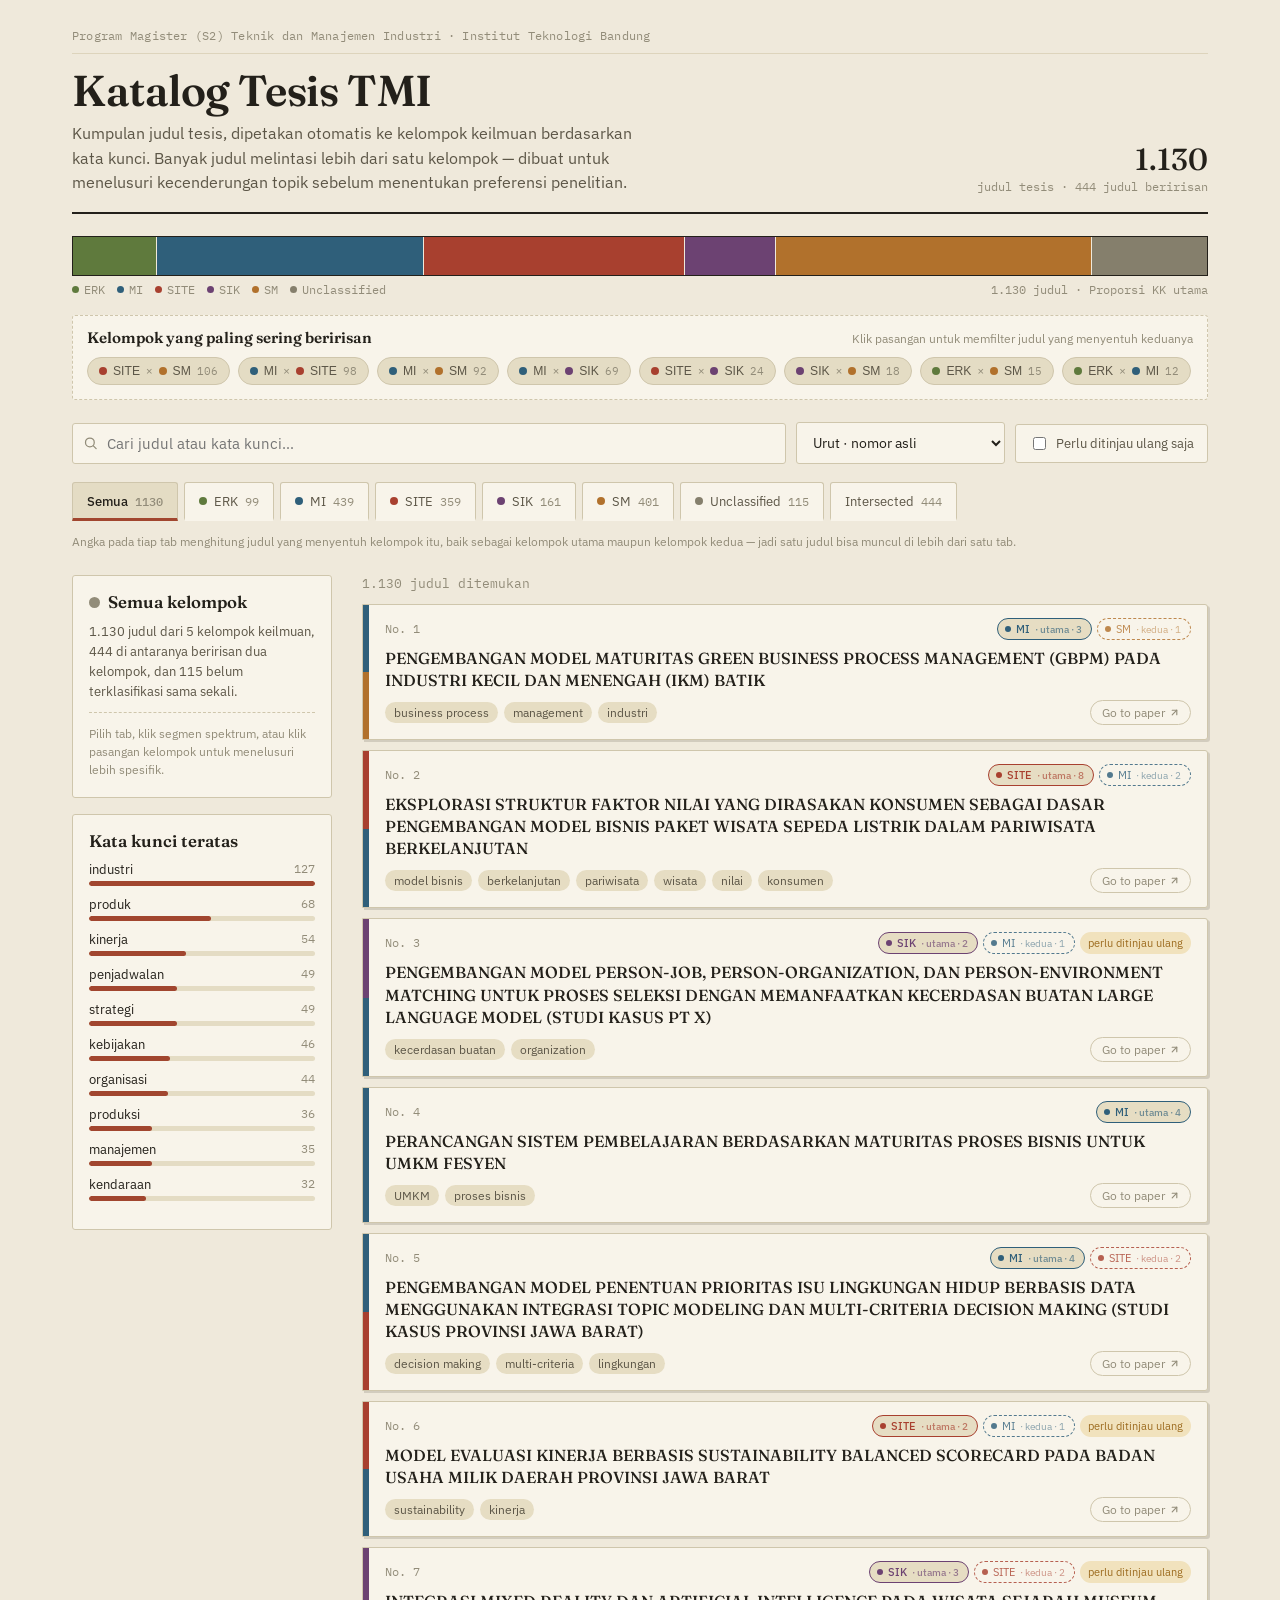
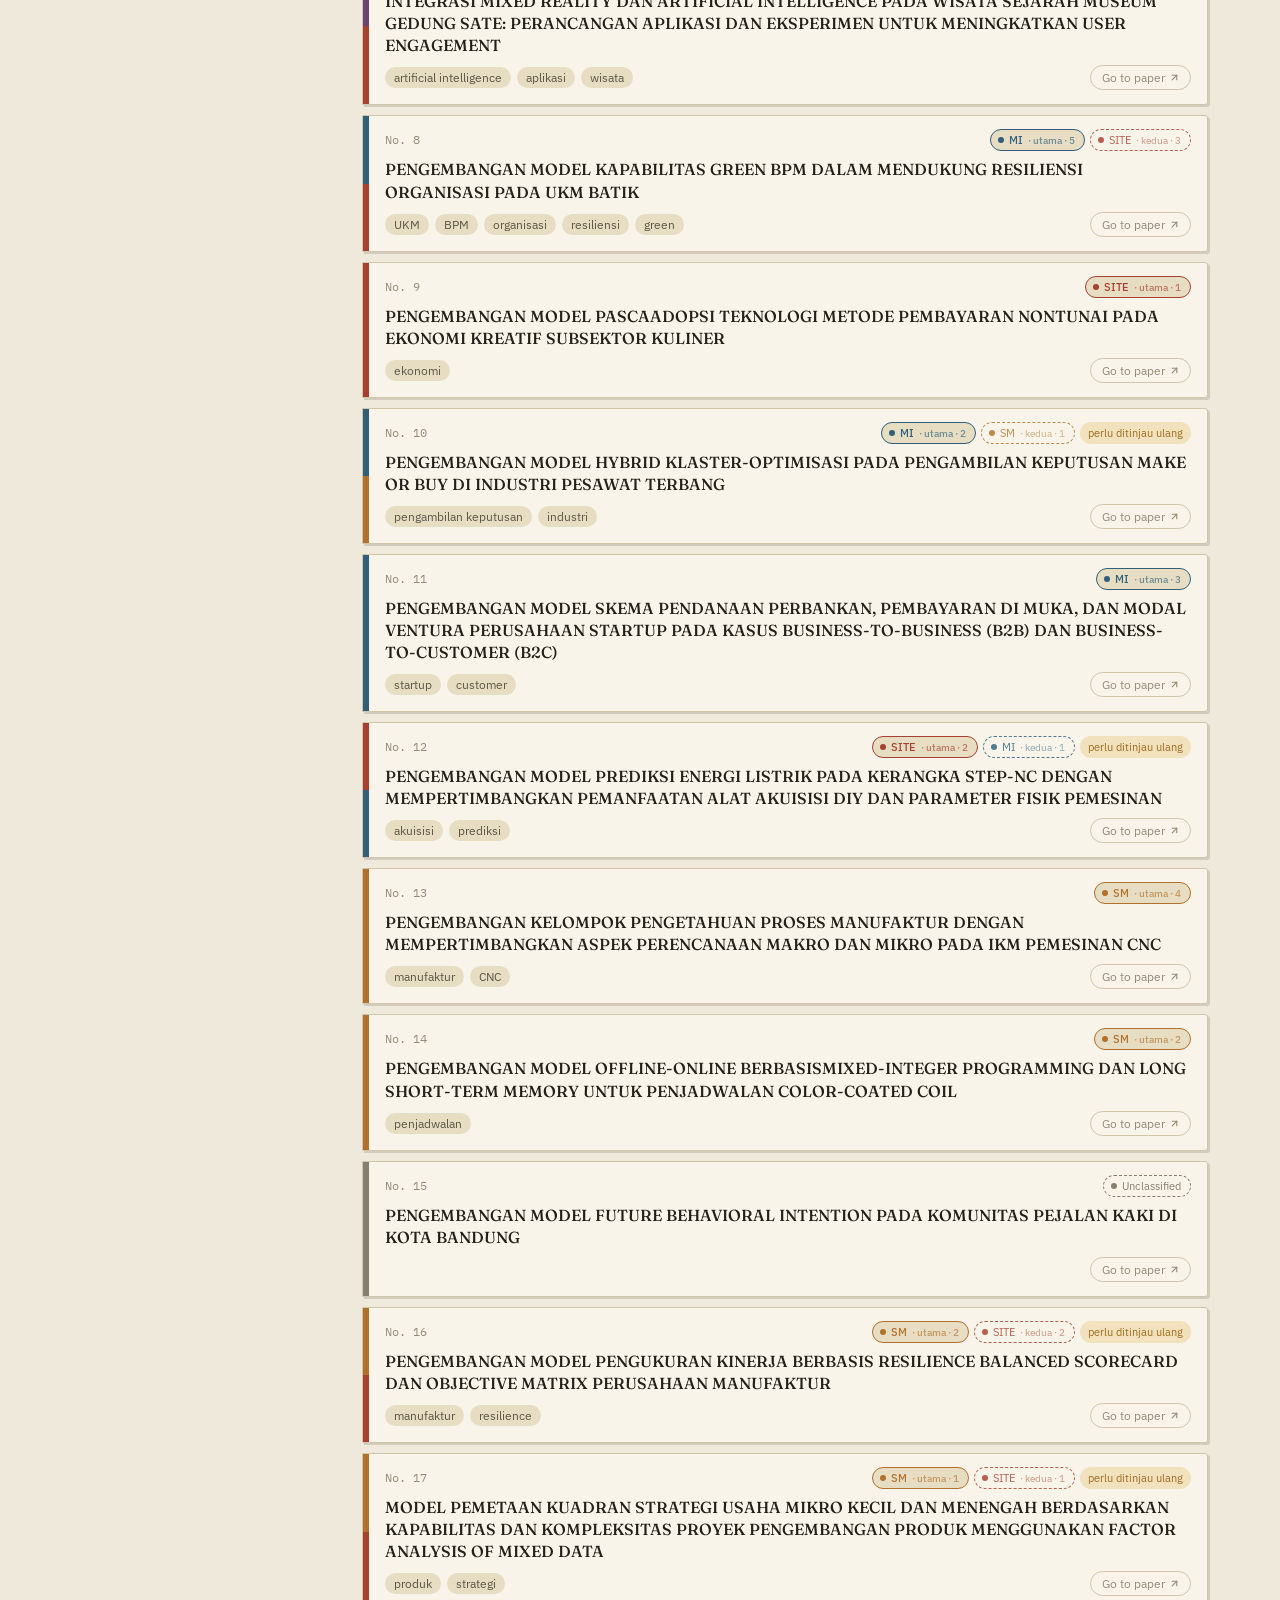
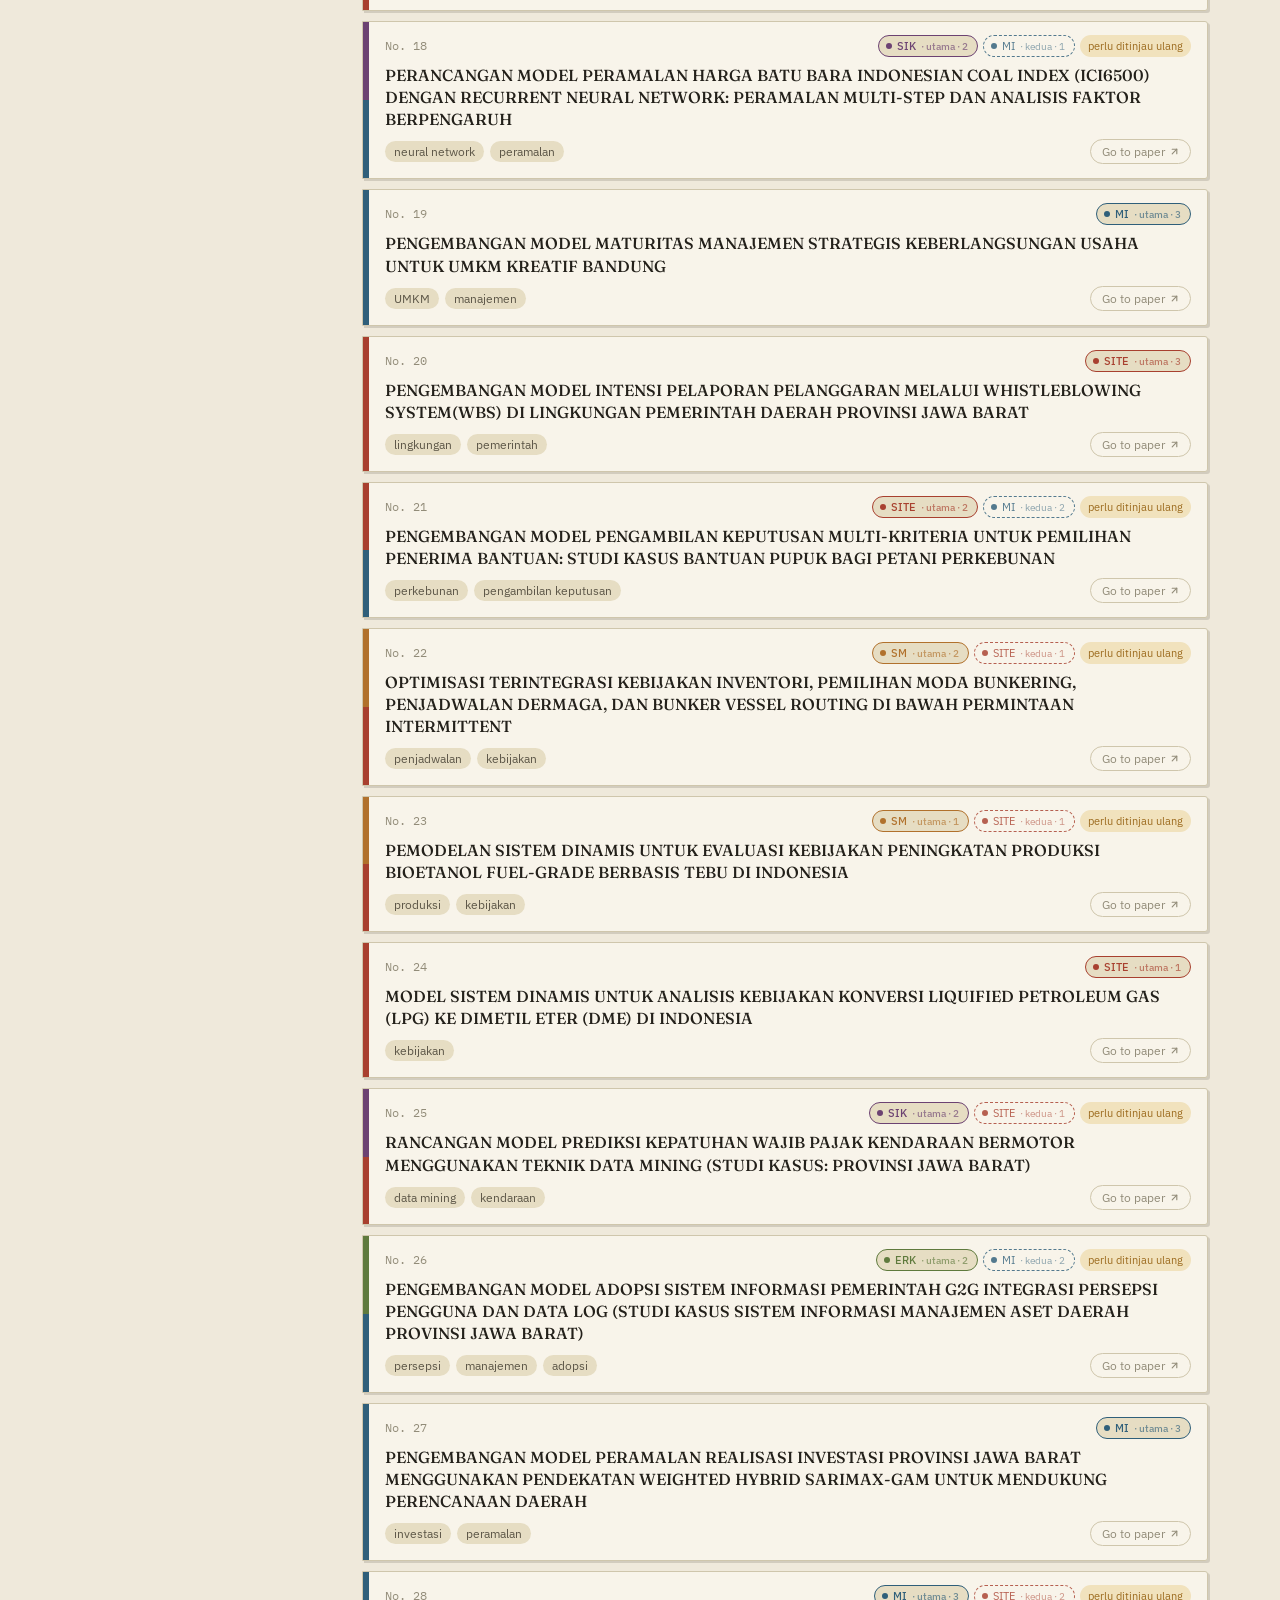
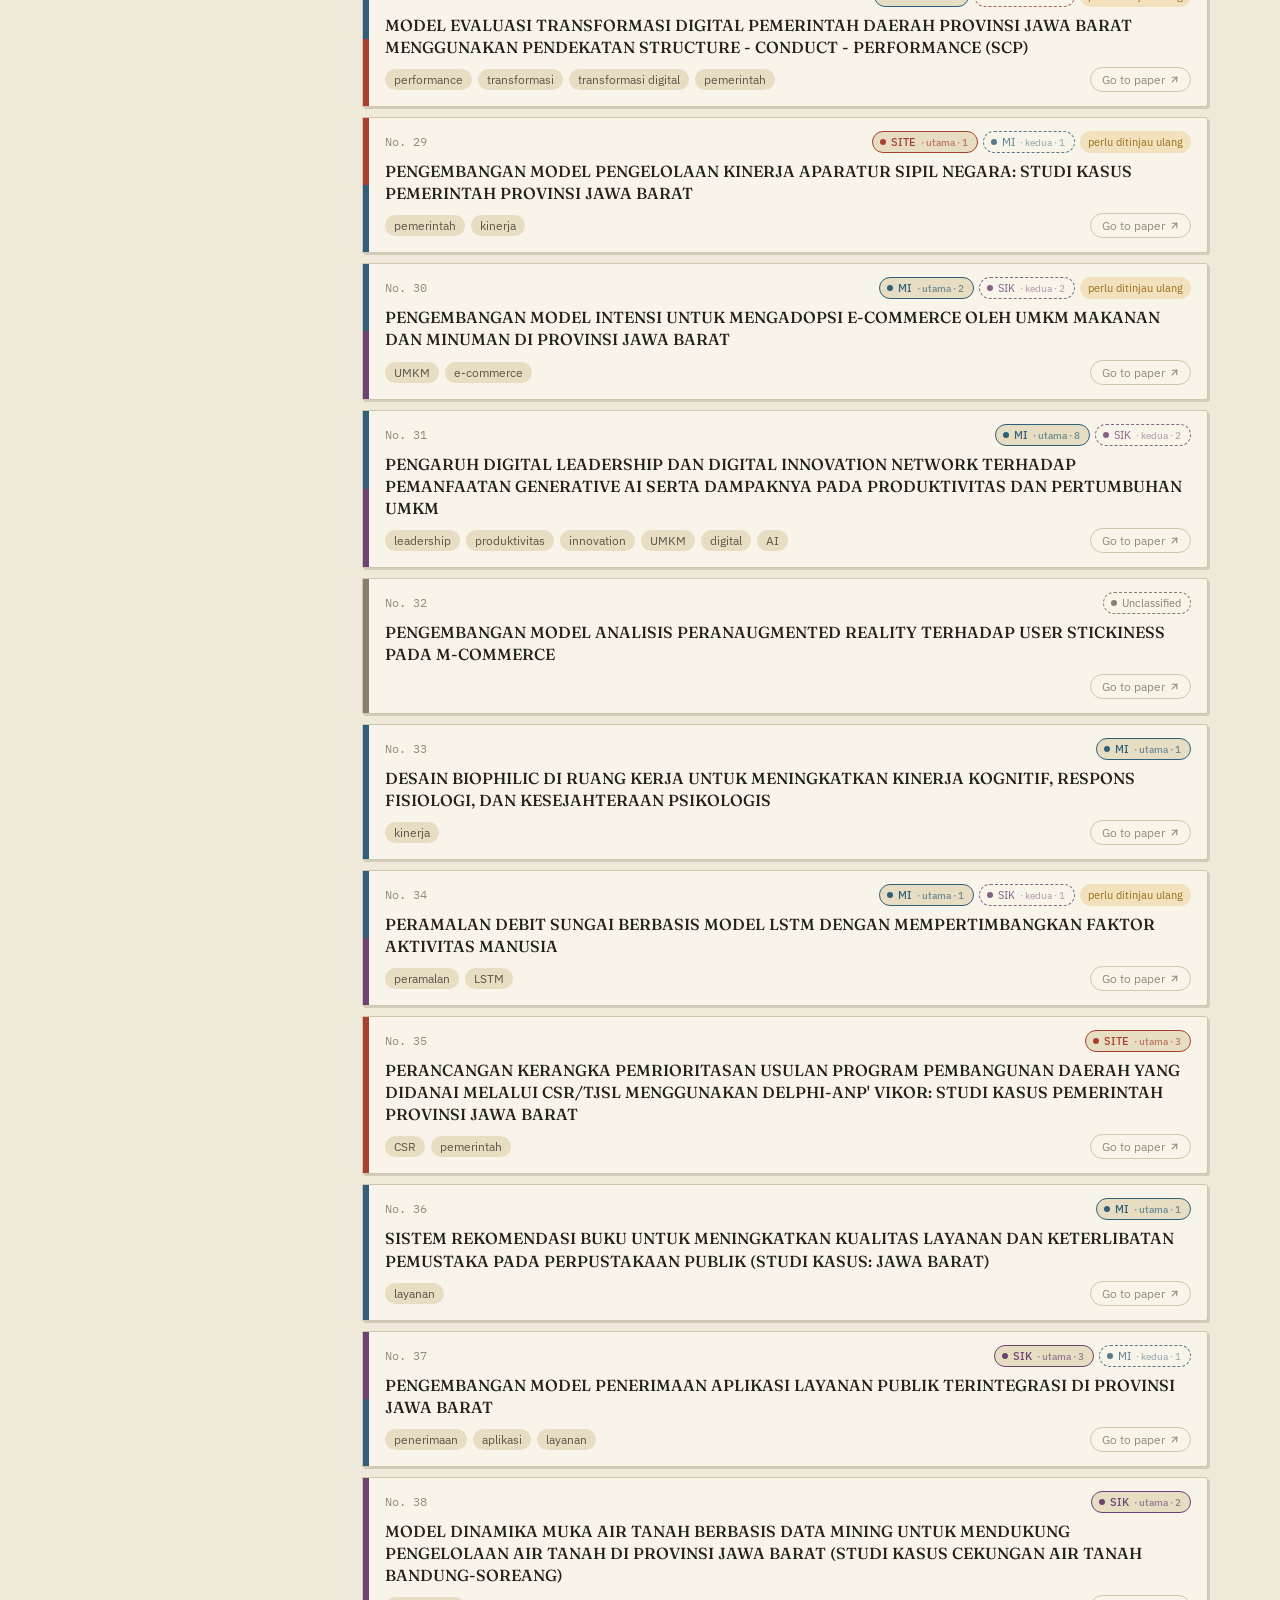
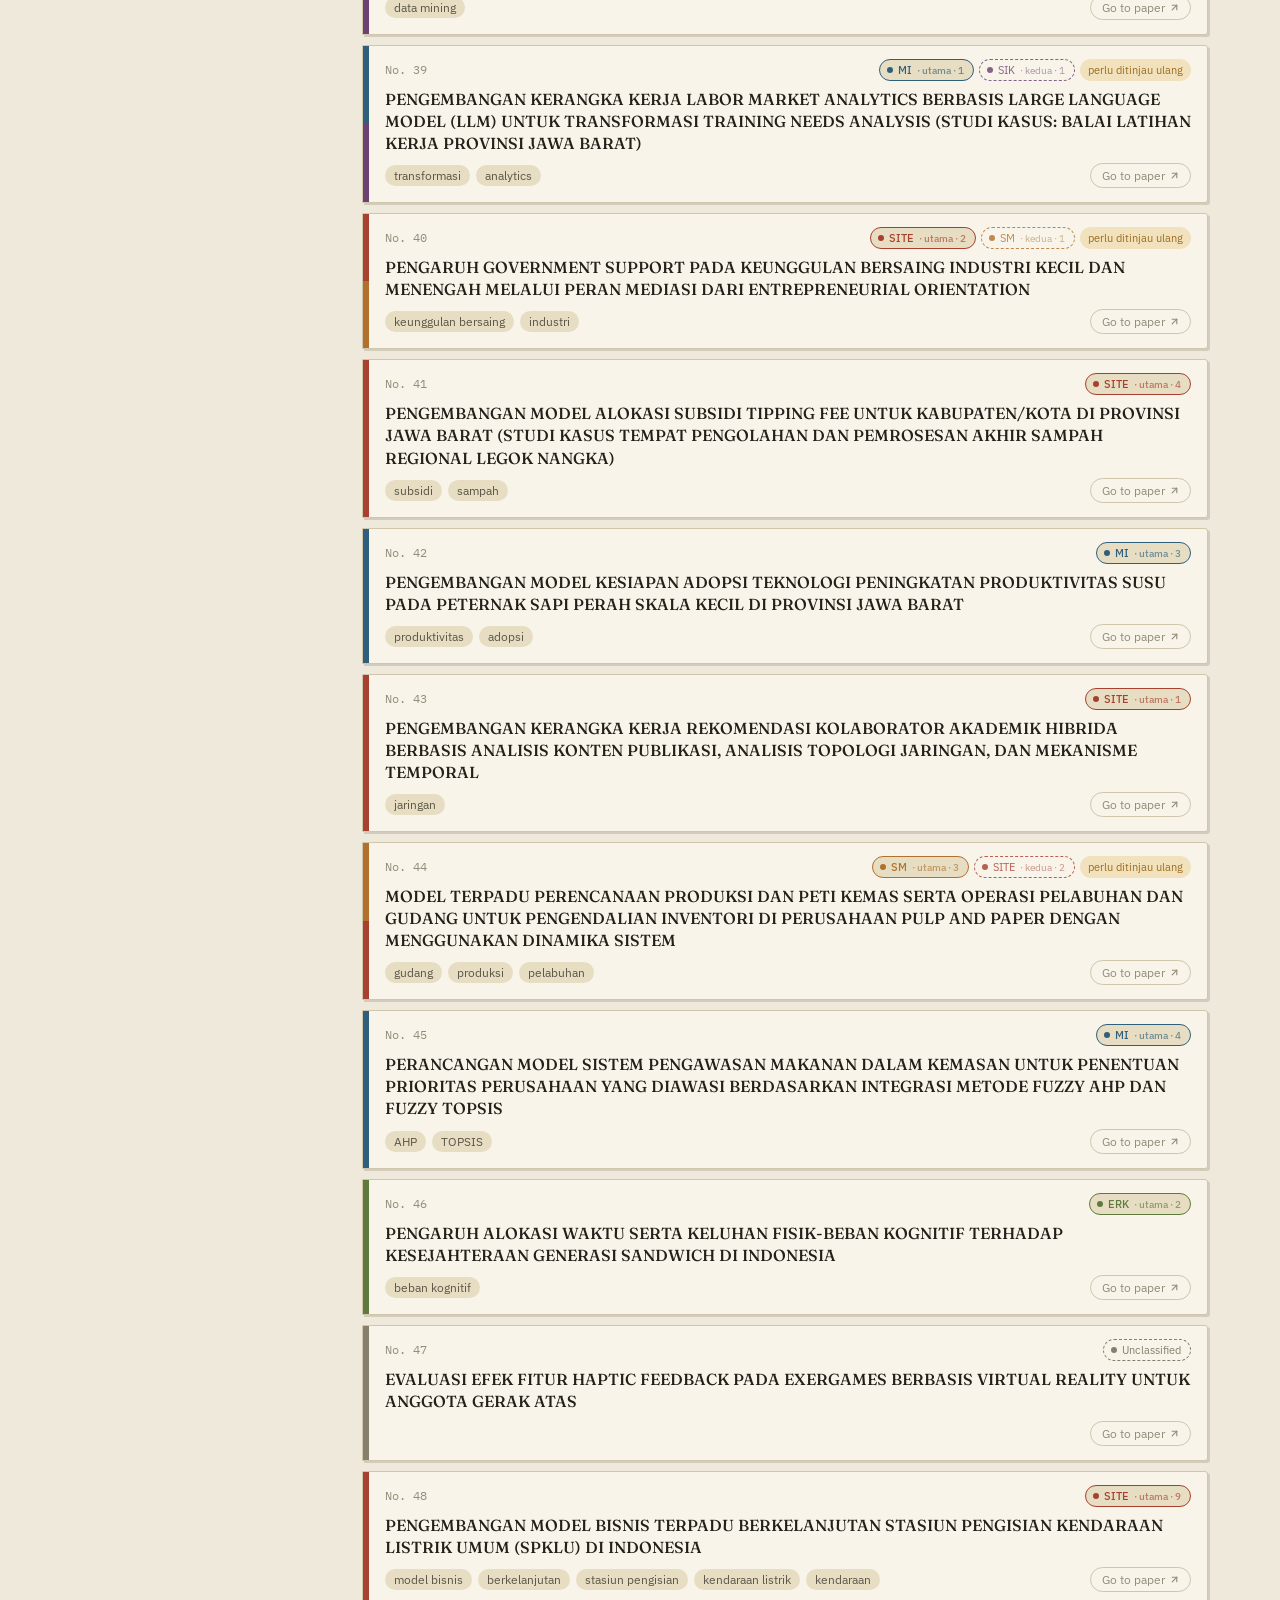
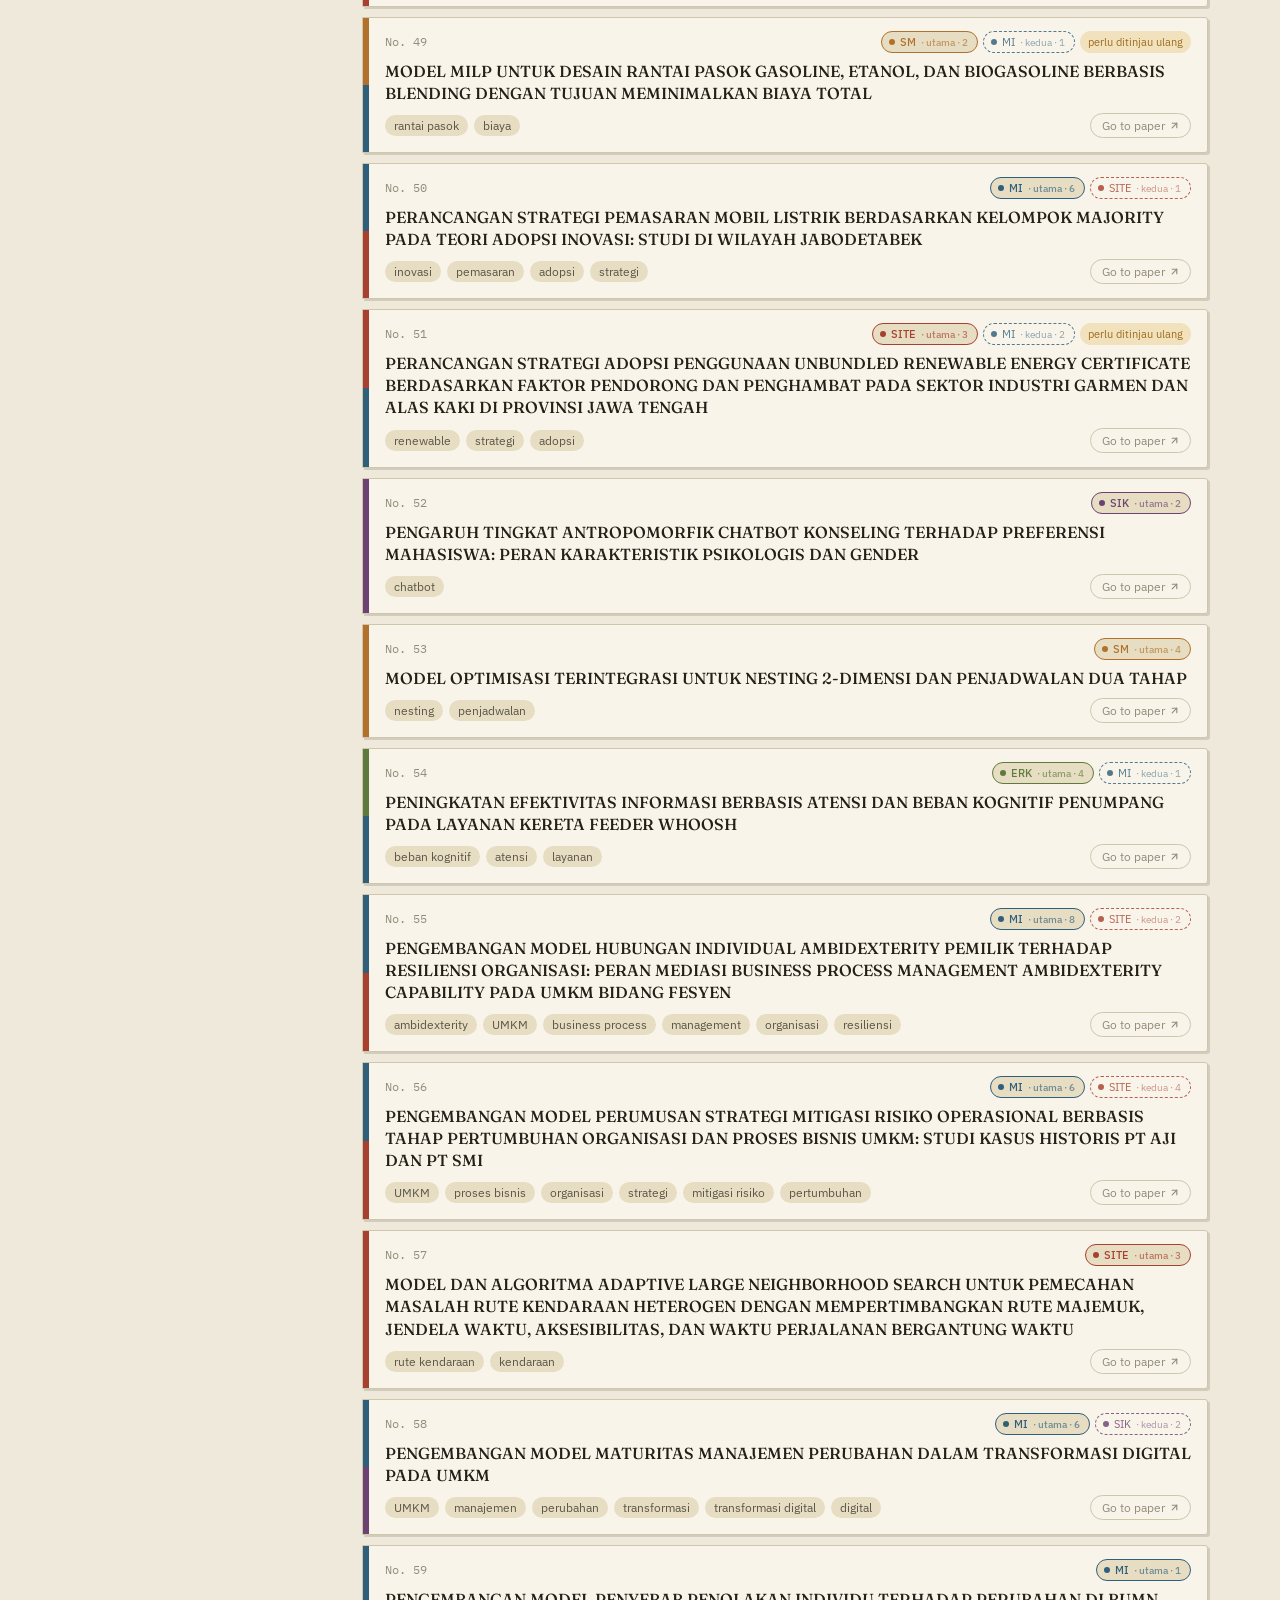
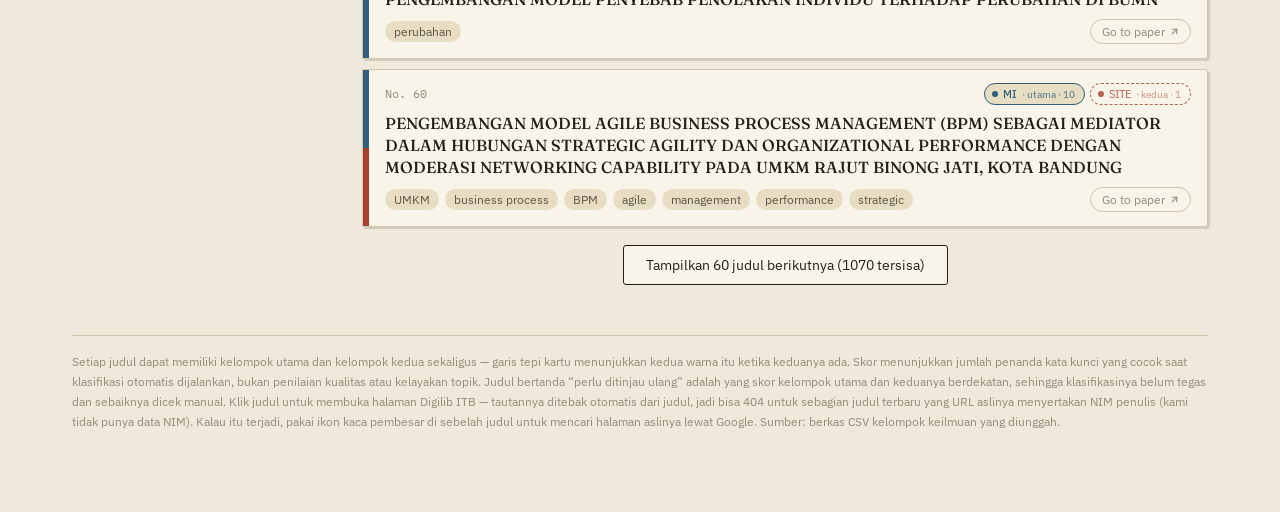
==== commit c3ceb7d6: "update interface" ====
--- a/index.html
+++ b/index.html
@@ -107,6 +107,16 @@
     padding: 28px 22px 80px;
   }
 
+  .navbar {
+    font-family: 'IBM Plex Mono', ui-monospace, monospace;
+    font-size: 0.72rem;
+    letter-spacing: 0.02em;
+    color: var(--ink-faint);
+    padding-bottom: 10px;
+    margin-bottom: 14px;
+    border-bottom: 1px solid var(--line-soft);
+  }
+
   /* ---------- Masthead ---------- */
   .masthead {
     display: flex;
@@ -173,12 +183,26 @@
   .spectrum-caption {
     display: flex;
     justify-content: space-between;
+    align-items: center;
     font-size: 0.72rem;
     color: var(--ink-faint);
     font-family: 'IBM Plex Mono', monospace;
     margin-bottom: 18px;
     gap: 10px;
-  }
+    flex-wrap: wrap;
+  }
+  .caption-legend {
+    display: flex;
+    flex-wrap: wrap;
+    gap: 12px;
+    align-items: center;
+  }
+  .caption-legend .lg {
+    display: inline-flex;
+    align-items: center;
+    gap: 5px;
+  }
+  .caption-legend .lg .sw { width: 7px; height: 7px; border-radius: 50%; flex: none; }
 
   /* ---------- Overlap strip ---------- */
   .overlap-strip {
@@ -436,6 +460,58 @@
     border-top: 1px dashed var(--line);
     padding-top: 12px;
     margin-top: 4px;
+  }
+
+  /* ---------- KK overview accordion ---------- */
+  .kk-overview {
+    border-top: 1px dashed var(--line);
+    padding-top: 12px;
+    margin-top: 4px;
+    margin-bottom: 14px;
+  }
+  .kk-overview .kko-lead {
+    font-size: 0.83rem;
+    color: var(--ink-soft);
+    line-height: 1.5;
+    margin: 0 0 4px;
+  }
+  .kk-overview .kko-chair {
+    font-size: 0.76rem;
+    color: var(--ink-faint);
+    margin: 0 0 8px;
+  }
+  .kk-overview .kko-toggle {
+    display: inline-flex;
+    align-items: center;
+    gap: 5px;
+    background: none;
+    border: none;
+    padding: 0;
+    font-family: inherit;
+    font-size: 0.76rem;
+    color: var(--focus);
+    cursor: pointer;
+  }
+  .kk-overview .kko-toggle svg {
+    width: 11px;
+    height: 11px;
+    transition: transform 0.15s ease;
+  }
+  .kk-overview.open .kko-toggle svg { transform: rotate(90deg); }
+  .kk-overview .kko-body {
+    display: none;
+    margin-top: 10px;
+  }
+  .kk-overview.open .kko-body { display: block; }
+  .kk-overview .kko-body ul {
+    margin: 0;
+    padding-left: 16px;
+  }
+  .kk-overview .kko-body li {
+    font-size: 0.8rem;
+    color: var(--ink-soft);
+    line-height: 1.45;
+    margin-bottom: 6px;
   }
 
   /* ---------- List ---------- */
@@ -518,37 +594,30 @@
     line-height: 1.38;
     margin: 0 0 9px;
     color: var(--ink);
-    display: flex;
-    align-items: baseline;
-    gap: 7px;
-    flex-wrap: wrap;
   }
   .card h3 a.title-link {
     color: var(--ink);
     text-decoration: none;
-    background-image: linear-gradient(var(--ink-faint), var(--ink-faint));
-    background-position: 0 100%;
-    background-repeat: no-repeat;
-    background-size: 100% 1px;
     transition: color 0.15s ease;
   }
-  .card h3 a.title-link:hover { color: var(--accent); background-image: linear-gradient(var(--accent), var(--accent)); }
+  .card h3 a.title-link:hover { color: var(--accent); }
   .card h3 a.title-link:visited { color: var(--ink-soft); }
   .fallback-search {
     flex: none;
     display: inline-flex;
     align-items: center;
-    justify-content: center;
-    width: 18px;
-    height: 18px;
-    border-radius: 50%;
+    gap: 4px;
+    margin-left: auto;
+    padding: 4px 10px 4px 11px;
+    border-radius: 20px;
     color: var(--ink-faint);
     text-decoration: none;
     border: 1px solid var(--line);
-    transform: translateY(1px);
+    font-size: 0.72rem;
+    white-space: nowrap;
   }
   .fallback-search:hover { color: var(--accent); border-color: var(--accent); }
-  .fallback-search svg { width: 10px; height: 10px; stroke: currentColor; }
+  .fallback-search svg { width: 11px; height: 11px; stroke: currentColor; flex: none; }
   .card .tagrow {
     display: flex;
     flex-wrap: wrap;
@@ -603,6 +672,8 @@
 </head>
 <body>
 <div class="wrap">
+
+  <div class="navbar">Program Magister (S2) Teknik dan Manajemen Industri &middot; Institut Teknologi Bandung</div>
 
   <header class="masthead">
     <div>
@@ -673,17 +744,75 @@
 
 </div>
 
-<script id="thesis-data" type="application/json">{"generated_at":"2026-09-22","groups":[{"slug":"ergonomi_rekayasa_kerja","label":"Ergonomi dan Rekayasa Kerja","abbr":"RSKE","color":"#5f7a3d","color_dark":"#93b26a"},{"slug":"manajemen_industri","label":"Manajemen Industri","abbr":"MI","color":"#2f5f7a","color_dark":"#6fa2bd"},{"slug":"sistem_industri_rantai_nilai","label":"Sistem Industri dan Rantai Nilai","abbr":"SITE","color":"#a8402f","color_dark":"#d97a63"},{"slug":"sistem_informasi_keputusan","label":"Sistem Informasi dan Keputusan","abbr":"SIK","color":"#6c4272","color_dark":"#a983b3"},{"slug":"sistem_manufaktur","label":"Sistem Manufaktur","abbr":"SM","color":"#b1712c","color_dark":"#d9a35c"}],"theses":[{"no":"26","judul":"PENGEMBANGAN MODEL ADOPSI SISTEM INFORMASI PEMERINTAH G2G INTEGRASI PERSEPSI PENGGUNA DAN DATA LOG (STUDI KASUS SISTEM INFORMASI MANAJEMEN ASET DAERAH PROVINSI JAWA BARAT)","memberships":[{"slug":"ergonomi_rekayasa_kerja","role":"utama","score":2,"keywords":["persepsi"]},{"slug":"manajemen_industri","role":"sekunder","score":2,"keywords":["manajemen","adopsi"]}],"perlu_review":true},{"no":"46","judul":"PENGARUH ALOKASI WAKTU SERTA KELUHAN FISIK-BEBAN KOGNITIF TERHADAP KESEJAHTERAAN GENERASI SANDWICH DI INDONESIA","memberships":[{"slug":"ergonomi_rekayasa_kerja","role":"utama","score":2,"keywords":["beban kognitif"]}],"perlu_review":false},{"no":"54","judul":"PENINGKATAN EFEKTIVITAS INFORMASI BERBASIS ATENSI DAN BEBAN KOGNITIF PENUMPANG PADA LAYANAN KERETA FEEDER WHOOSH","memberships":[{"slug":"ergonomi_rekayasa_kerja","role":"utama","score":4,"keywords":["beban kognitif","atensi"]},{"slug":"manajemen_industri","role":"sekunder","score":1,"keywords":["layanan"]}],"perlu_review":false},{"no":"75","judul":"PENGEMBANGAN INSTRUMEN PENILAIAN PERILAKU BERISIKO PENGENDARA SEPEDA MOTOR","memberships":[{"slug":"ergonomi_rekayasa_kerja","role":"utama","score":4,"keywords":["perilaku berisiko","pengendara"]}],"perlu_review":false},{"no":"82","judul":"ASSESSING THE ROLE OF VIBRATION FEEDBACK AND VISUAL CUES IN HAPTIC-BASED WEIGHT PERCEPTION TRAINING","memberships":[{"slug":"ergonomi_rekayasa_kerja","role":"utama","score":4,"keywords":["vibration","perception"]}],"perlu_review":false},{"no":"115","judul":"PENGARUH VARIASI SUHU PANAS TERHADAP ASPEK KOGNTIF, FISIOLOGIS, DAN PERSEPSI TERMAL DI DAERAH TROPIS","memberships":[{"slug":"ergonomi_rekayasa_kerja","role":"utama","score":2,"keywords":["persepsi"]}],"perlu_review":false},{"no":"116","judul":"PENGARUH PAPARAN SUHU DINGIN DAN JENIS AKTIVITAS TERHADAP FUNGSI KOGNITIF, RESPONS FISIOLOGIS, DAN PERSEPSI TERMAL DI DAERAH TROPIS","memberships":[{"slug":"ergonomi_rekayasa_kerja","role":"utama","score":2,"keywords":["persepsi"]}],"perlu_review":false},{"no":"117","judul":"PERSEPSI FAKTOR KENYAMANAN TERMAL DALAM RUANGAN KANTOR DI INDONESIA DAN PENGARUHNYA TERHADAP PERFORMANSI KOGNITIF","memberships":[{"slug":"ergonomi_rekayasa_kerja","role":"utama","score":3,"keywords":["persepsi","kenyamanan"]}],"perlu_review":false},{"no":"154","judul":"PENGARUH JENIS SENDI LUTUT KAKI PROSTETIK DAN JENIS POSTUR TUBUH STATIS TERHADAP AKTIVITAS OTOT DAN STABILITAS POSTUR PADA PENGGUNA KAKI PROSTETIK","memberships":[{"slug":"ergonomi_rekayasa_kerja","role":"utama","score":6,"keywords":["postur","aktivitas otot","prostetik"]}],"perlu_review":false},{"no":"155","judul":"PENGARUH JENIS KAKI PROSTETIK DAN POSTUR TUBUH AWAL KETIKA MELAKUKAN AKTIVITAS PENGANGKATAN BEBAN DALAM KONDISI BERDIRI DIAM TERHADAP KESTABILAN DAN AKTIVITAS OTOT PADA PENGGUNA KAKI PROSTETIK","memberships":[{"slug":"ergonomi_rekayasa_kerja","role":"utama","score":6,"keywords":["postur","aktivitas otot","prostetik"]}],"perlu_review":false},{"no":"171","judul":"PENGARUH PENGGUNAAN MASKER TERHADAP BEBAN FISIOLOGIS PEKERJAAN KONSTRUKSI","memberships":[{"slug":"ergonomi_rekayasa_kerja","role":"utama","score":2,"keywords":["masker"]}],"perlu_review":false},{"no":"175","judul":"PENGEMBANGAN MODEL HUBUNGAN ATENSI VISUAL PADA KEMASAN PRODUK PERAWATAN KULIT ALAMI TERHADAP NIAT BELI BERDASARKAN STUDI NEUROMARKETING","memberships":[{"slug":"ergonomi_rekayasa_kerja","role":"utama","score":2,"keywords":["atensi"]},{"slug":"sistem_manufaktur","role":"sekunder","score":1,"keywords":["produk"]}],"perlu_review":true},{"no":"181","judul":"PENGEMBANGAN HUMAN FACTOR ANALYSIS AND CLASSIFICATION SYSTEM UNTUK ANALISIS KECELAKAAN KERJA DI INDUSTRI PROSES","memberships":[{"slug":"ergonomi_rekayasa_kerja","role":"utama","score":2,"keywords":["kecelakaan"]},{"slug":"sistem_manufaktur","role":"sekunder","score":1,"keywords":["industri"]}],"perlu_review":true},{"no":"188","judul":"PENGEMBANGAN MODEL INTENSI PENGGUNAAN HELM DENGAN MENGINTEGRASIKAN THEORY OF PLANNED BEHAVIOR, CLASSICAL DETERRENCE THEORY, DAN HOMEL'S MODEL","memberships":[{"slug":"ergonomi_rekayasa_kerja","role":"utama","score":2,"keywords":["helm"]}],"perlu_review":false},{"no":"190","judul":"PENGEMBANGAN METODE PENILAIAN ERGONOMI OWAS BERBASIS SENSOR GERAK DENGAN UMPAN BALIK SECARA REAL-TIME","memberships":[{"slug":"ergonomi_rekayasa_kerja","role":"utama","score":2,"keywords":["ergonomi"]},{"slug":"sistem_informasi_keputusan","role":"sekunder","score":1,"keywords":["sensor"]}],"perlu_review":true},{"no":"191","judul":"PEMODELAN KEINGINAN MENGEMUDI DI ATAS BATAS KECEPATAN DI JALAN TOL INDONESIA","memberships":[{"slug":"ergonomi_rekayasa_kerja","role":"utama","score":2,"keywords":["mengemudi"]}],"perlu_review":false},{"no":"192","judul":"EVALUASI BEBAN KERJA MELALUI PENGUKURAN KONSUMSI OKSIGEN DAN DETAK JANTUNG PETANI DI SALAH SATU AREA PERTANIAN HORTIKULTURA","memberships":[{"slug":"ergonomi_rekayasa_kerja","role":"utama","score":2,"keywords":["beban kerja"]}],"perlu_review":false},{"no":"193","judul":"ANALISA PERILAKU BERKENDARA BERISIKO MENGGUNAKAN NATURALISTIC RIDING STUDY","memberships":[{"slug":"ergonomi_rekayasa_kerja","role":"utama","score":6,"keywords":["perilaku berkendara","berkendara","naturalistic riding"]}],"perlu_review":false},{"no":"197","judul":"ANALISIS BIOMEKANIKA KERJA JONGKOK DENGAN AKTIVITAS PUNTIR","memberships":[{"slug":"ergonomi_rekayasa_kerja","role":"utama","score":2,"keywords":["biomekanika"]}],"perlu_review":false},{"no":"198","judul":"PENGEMBANGAN MODEL KEPUASAN PENGGUNA BERBASIS KOGNITIF-AFEKTIF DENGAN MEMPERTIMBANGKAN DIMENSI BUDAYA DALAM DESAIN ANTARMUKA LEARNING MANAGEMENT SYSTEM (LMS)","memberships":[{"slug":"ergonomi_rekayasa_kerja","role":"utama","score":1,"keywords":["antarmuka"]},{"slug":"manajemen_industri","role":"sekunder","score":1,"keywords":["management"]}],"perlu_review":true},{"no":"199","judul":"PEMODELAN INTENSI PENGENDARA SEPEDA MOTOR SAAT MELEWATI PERLINTASAN SEBIDANG KERETA API","memberships":[{"slug":"ergonomi_rekayasa_kerja","role":"utama","score":2,"keywords":["pengendara"]}],"perlu_review":false},{"no":"202","judul":"PENGEMBANGAN MODEL PREDIKSI KONSUMSI OKSIGEN DAN EVALUASI BEBAN KERJA FISIK PEKERJA KONSTRUKSI BANGUNAN INDONESIA","memberships":[{"slug":"ergonomi_rekayasa_kerja","role":"utama","score":4,"keywords":["beban kerja","kerja fisik"]},{"slug":"manajemen_industri","role":"sekunder","score":1,"keywords":["prediksi"]}],"perlu_review":false},{"no":"212","judul":"EVALUASI KELELAHAN PENGEMUDI ALAT-ALAT BERAT DI PERUSAHAAN PERTAMBANGAN BATU BARA KALIMANTAN SELATAN","memberships":[{"slug":"ergonomi_rekayasa_kerja","role":"utama","score":4,"keywords":["kelelahan","pengemudi"]}],"perlu_review":false},{"no":"219","judul":"VALIDASI FATIGUE AND RISK INDEX CALCULATOR BERDASARKAN DATA PROFIL KERJA MASINIS INDONESIA","memberships":[{"slug":"ergonomi_rekayasa_kerja","role":"utama","score":4,"keywords":["fatigue","masinis"]}],"perlu_review":false},{"no":"224","judul":"KAJIAN KELELAHAN PADA PENGEMUDI TANK AMX-13 DI PUSAT PENDIDIKAN KAVALERI MENGGUNAKAN INDIKATOR MICROSLEEP, PERCLOS SERTA DRIVING ACTIVITY LOAD INDEX","memberships":[{"slug":"ergonomi_rekayasa_kerja","role":"utama","score":4,"keywords":["kelelahan","pengemudi"]}],"perlu_review":false},{"no":"225","judul":"PENGARUH STIMULUS AUDIO TERHADAP PERFORMA GAIT PENGGUNA KAKI PROSTETIK DALAM SISTEM PELATIHAN BERBASIS VIRTUAL REALITY DAN MARKERLESS MOTION CAPTURE","memberships":[{"slug":"ergonomi_rekayasa_kerja","role":"utama","score":2,"keywords":["prostetik"]}],"perlu_review":false},{"no":"227","judul":"PENGEMBANGAN KUESIONER PERILAKU BERISIKO PENGENDARA SEPEDA MOTOR : KAJIAN PULAU JAWA DAN SUMATERA","memberships":[{"slug":"ergonomi_rekayasa_kerja","role":"utama","score":4,"keywords":["perilaku berisiko","pengendara"]}],"perlu_review":false},{"no":"256","judul":"PENGEMBANGAN MODEL INTENSI MENGEMUDI DALAM KONDISI MENGANTUK SEBAGAI UPAYA MENGURANGI KECELAKAAN LALU LINTAS DI INDONESIA","memberships":[{"slug":"ergonomi_rekayasa_kerja","role":"utama","score":4,"keywords":["kecelakaan","mengemudi"]}],"perlu_review":false},{"no":"281","judul":"PENGEMBANGAN DESAIN EKSPERIMEN UNTUK PENGUKURAN KELELAHAN PADA PENGEMUDI TANK MENGGUNAKAN PSYCHOMOTOR VIGILANCE TASK DAN PITTSBURGH SLEEP QUALITY INDEX (STUDI KASUS DI PUSAT PENDIDIKAN KAVALERI BANDUNG)","memberships":[{"slug":"ergonomi_rekayasa_kerja","role":"utama","score":4,"keywords":["kelelahan","pengemudi"]}],"perlu_review":false},{"no":"306","judul":"PERBEDAAN GENDER DALAM PENGGUNAAN PONSEL SAAT BERMOTOR DITINJAU DARI SITUATION AWARENESS DAN AKTIVITAS GELOMBANG OTAK","memberships":[{"slug":"ergonomi_rekayasa_kerja","role":"utama","score":2,"keywords":["situation awareness"]}],"perlu_review":false},{"no":"328","judul":"KAJIAN PENENTUAN KRITERIA KELELAHAN BERDASARKAN SUSTAINED ATTENTION TEST (SAT)","memberships":[{"slug":"ergonomi_rekayasa_kerja","role":"utama","score":3,"keywords":["kelelahan","attention"]}],"perlu_review":false},{"no":"329","judul":"BEBAN PSIKOSOSIAL DAN GANGGUAN MUSKULOSKELETAL (MUSCULOSKELETAL DISORDERS) PADA PEKERJA KANTOR DALAM KONDISI PANDEMI COVID-19","memberships":[{"slug":"ergonomi_rekayasa_kerja","role":"utama","score":2,"keywords":["musculoskeletal"]}],"perlu_review":false},{"no":"332","judul":"PENGARUH WAKTU PAGI DAN SIANG TERHADAP PENGGUNAAN PONSEL SAAT BERMOTOR: TINJAUAN PERFORMANSI, ATENSI, DAN SITUATION AWARENESS","memberships":[{"slug":"ergonomi_rekayasa_kerja","role":"utama","score":4,"keywords":["atensi","situation awareness"]}],"perlu_review":false},{"no":"361","judul":"PENGEMBANGAN METODE DAN APLIKASI BERBASIS ANDROID HUMAN FACTORS ANALYSIS & CLASSIFICATION SYSTEM (HFACS) UNTUK INVESTIGASI FAKTOR PENYEBAB MEDICATION ERRORS PADA PETUGAS FARMASI RAWAT JALAN DI RUMAH SAKIT","memberships":[{"slug":"ergonomi_rekayasa_kerja","role":"utama","score":2,"keywords":["human factors"]},{"slug":"sistem_informasi_keputusan","role":"sekunder","score":2,"keywords":["aplikasi","android"]}],"perlu_review":true},{"no":"383","judul":"EFEKTIVITAS PEMAPARAN DUA HARI AROMA PEPERMIN UNTUK MENJAGA TINGKAT KEWASPADAAN PENGEMUDI BERDASARKAN INDIKATOR FISIOLOGIS","memberships":[{"slug":"ergonomi_rekayasa_kerja","role":"utama","score":4,"keywords":["pengemudi","kewaspadaan"]}],"perlu_review":false},{"no":"387","judul":"PEMANFAATAN INDIKATOR OKULAR DAN PERILAKU UNTUK EVALUASI BEBAN KERJA MENTAL DAN KANTUK SISWA PENERBANG: STUDI PADA SIMULATOR PESAWAT TERBANG","memberships":[{"slug":"ergonomi_rekayasa_kerja","role":"utama","score":5,"keywords":["beban kerja","kantuk","simulator"]}],"perlu_review":false},{"no":"393","judul":"PERANCANGAN KLASIFIKASI KELELAHAN SAAT MENGEMUDI BERBASIS KARAKTERISTIK PERUBAHAN SINYAL ELECTROENCEPHALOGRAPHY (EEG): STUDI PADA SIMULASI MENGEMUDI","memberships":[{"slug":"ergonomi_rekayasa_kerja","role":"utama","score":4,"keywords":["kelelahan","mengemudi"]},{"slug":"sistem_manufaktur","role":"sekunder","score":1,"keywords":["simulasi"]}],"perlu_review":false},{"no":"395","judul":"PENGARUH WAKTU, DURASI, DAN PERSEPSI TERHADAP EFEKTIVITAS CAHAYA BIRU DALAM MENINGKATKAN KEWASPADAAN","memberships":[{"slug":"ergonomi_rekayasa_kerja","role":"utama","score":4,"keywords":["persepsi","kewaspadaan"]}],"perlu_review":false},{"no":"397","judul":"STUDI ANTROPOMETRI KAKI UNTUK PENYEMPURNAAN SISTEM PENOMORAN UKURAN SEPATU DEWASA INDONESIA","memberships":[{"slug":"ergonomi_rekayasa_kerja","role":"utama","score":2,"keywords":["antropometri"]}],"perlu_review":false},{"no":"405","judul":"PEMANFAATAN INDIKATOR OKULAR DAN OBSERVER RATED SLEEPINESS (ORS) DALAM MENGEVALUASI PROFIL KANTUK PADA MASINIS KERETA API JAKARTA-CIREBON","memberships":[{"slug":"ergonomi_rekayasa_kerja","role":"utama","score":6,"keywords":["kantuk","sleepiness","masinis"]}],"perlu_review":false},{"no":"409","judul":"PENGARUH PENERBANGAN MULTI-SEGMENT TERHADAP PERFORMANSI DAN BEBAN KERJA MENTAL SISWA PENERBANG: STUDI PADA SIMULATOR PESAWAT TERBANG","memberships":[{"slug":"ergonomi_rekayasa_kerja","role":"utama","score":3,"keywords":["beban kerja","simulator"]},{"slug":"sistem_industri_rantai_nilai","role":"sekunder","score":2,"keywords":["penerbangan"]}],"perlu_review":true},{"no":"410","judul":"PERANCANGAN MODEL USABILITY UNTUK SISTEM ELECTRONIC MEDICAL RECORD","memberships":[{"slug":"ergonomi_rekayasa_kerja","role":"utama","score":1,"keywords":["usability"]},{"slug":"sistem_informasi_keputusan","role":"sekunder","score":1,"keywords":["usability"]}],"perlu_review":true},{"no":"420","judul":"PENGEMBANGAN MODEL KESIAPAN DINASAN MASINIS KERETA API: KAJIAN PADA DAERAH OPERASI I DAN III","memberships":[{"slug":"ergonomi_rekayasa_kerja","role":"utama","score":2,"keywords":["masinis"]}],"perlu_review":false},{"no":"421","judul":"PENGARUH KONDISI ANTISIPATIF TERHADAP PERFORMANSI PILOT DALAM MENGHADAPI STALL: STUDI PADA SIMULATOR PESAWAT TERBANG","memberships":[{"slug":"ergonomi_rekayasa_kerja","role":"utama","score":2,"keywords":["pilot","simulator"]}],"perlu_review":false},{"no":"423","judul":"PENGARUH KEMIRINGAN PERMUKAAN DAN JENIS ALAT BANTU TERHADAP KESTABILAN DAN POSTUR TUBUH PADA PEKERJAAN PENGANGKUTAN BEBAN POSTERIOR","memberships":[{"slug":"ergonomi_rekayasa_kerja","role":"utama","score":2,"keywords":["postur"]}],"perlu_review":false},{"no":"426","judul":"PENGEMBANGAN MODEL PENILAIAN GREEN ERGONOMIC BUILDING UNTUK BANGUNAN PERKANTORAN","memberships":[{"slug":"ergonomi_rekayasa_kerja","role":"utama","score":2,"keywords":["ergonomic"]},{"slug":"sistem_industri_rantai_nilai","role":"sekunder","score":1,"keywords":["green"]}],"perlu_review":true},{"no":"427","judul":"PENGEMBANGAN MODEL HUBUNGAN TUNTUTAN KERJA DAN SUMBER DAYA KERJA TERHADAP PERILAKU KESELAMATAN","memberships":[{"slug":"ergonomi_rekayasa_kerja","role":"utama","score":1,"keywords":["keselamatan"]}],"perlu_review":false},{"no":"429","judul":"PENGARUH PAPARAN CAHAYA BIRU TERHADAP KINERJA ATENSI DAN AKTIVITAS GELOMBANG OTAK DALAM MENGURANGI GANGGUAN PASCA MAKAN SIANG","memberships":[{"slug":"ergonomi_rekayasa_kerja","role":"utama","score":2,"keywords":["atensi"]},{"slug":"manajemen_industri","role":"sekunder","score":1,"keywords":["kinerja"]}],"perlu_review":true},{"no":"430","judul":"INTERNATIONAL STUDENTS' COGNITIVE LOAD IN LEARNING THROUGH A FOREIGN LANGUAGE OF INSTRUCTION: A CASE OF LEARNING USING BAHASA - INDONESIA","memberships":[{"slug":"ergonomi_rekayasa_kerja","role":"utama","score":2,"keywords":["cognitive load"]}],"perlu_review":false},{"no":"443","judul":"EVALUASI BEBAN KERJA MENTAL DAN FAKTOR PSIKOSOSIAL PERAWAT DI RUANG RAWAT INAP RSAU DR. M. SALAMUN","memberships":[{"slug":"ergonomi_rekayasa_kerja","role":"utama","score":2,"keywords":["beban kerja"]}],"perlu_review":false},{"no":"450","judul":"EFEK DARI KEKURANGAN WAKTU TIDUR DAN KONDISI KERJA MONOTON TERHADAP ASPEK KOGNITIF DAN PERFORMANSI: STUDI PADA SIMULATOR KERETA API","memberships":[{"slug":"ergonomi_rekayasa_kerja","role":"utama","score":1,"keywords":["simulator"]}],"perlu_review":false},{"no":"469","judul":"USULAN RANCANGAN METODE INVESTIGASI KECELAKAAN LALU LINTAS DI INDONESIA","memberships":[{"slug":"ergonomi_rekayasa_kerja","role":"utama","score":2,"keywords":["kecelakaan"]}],"perlu_review":false},{"no":"476","judul":"PERANCANGAN SISTEM PENOMORAN SEPATU DEWASA BERDASARKAN ANTROPOMETRI KAKI","memberships":[{"slug":"ergonomi_rekayasa_kerja","role":"utama","score":2,"keywords":["antropometri"]}],"perlu_review":false},{"no":"477","judul":"EVALUASI ERGONOMI PENGGUNAAN PROTOTIPE ALAT BANTU PINDAH PASIEN","memberships":[{"slug":"ergonomi_rekayasa_kerja","role":"utama","score":2,"keywords":["ergonomi"]}],"perlu_review":false},{"no":"478","judul":"PENGEMBANGAN MODEL PREDIKSI KINERJA SEBAGAI FUNGSI KELELAHAN PADA AKTIVITAS MENGEMUDI SIMULATOR KERETA API","memberships":[{"slug":"ergonomi_rekayasa_kerja","role":"utama","score":5,"keywords":["kelelahan","mengemudi","simulator"]},{"slug":"manajemen_industri","role":"sekunder","score":2,"keywords":["kinerja","prediksi"]}],"perlu_review":false},{"no":"482","judul":"PENGARUH KUANTITAS TIDUR TERHADAP KEWASPADAAN, PERHATIAN, DAN PERFORMANSI MENGEMUDI PADA SIMULATOR KERETA API","memberships":[{"slug":"ergonomi_rekayasa_kerja","role":"utama","score":7,"keywords":["mengemudi","kewaspadaan","performansi mengemudi","simulator"]}],"perlu_review":false},{"no":"483","judul":"PENGARUH KUANTITAS TIDUR TERHADAP KEWASPADAAN, PERHATIAN, DAN PERFORMANSI MENGEMUDI PADA SIMULATOR KERETA API","memberships":[{"slug":"ergonomi_rekayasa_kerja","role":"utama","score":7,"keywords":["mengemudi","kewaspadaan","performansi mengemudi","simulator"]}],"perlu_review":false},{"no":"484","judul":"PENGARUH SOUND ENVIRONMENT TERHADAP TASK PERFORMANCE, BEBAN KERJA MENTAL DAN PERSEPSI AKUSTIK PADA PERPUSTAKAAN AKADEMIK","memberships":[{"slug":"ergonomi_rekayasa_kerja","role":"utama","score":4,"keywords":["beban kerja","persepsi"]},{"slug":"manajemen_industri","role":"sekunder","score":1,"keywords":["performance"]}],"perlu_review":false},{"no":"493","judul":"PENGEMBANGAN HUBUNGAN LEAD-LAG ANTARA SENTIMEN INVESTOR, ATENSI INVESTOR, DAN PENGEMBALIAN SAHAM PADA LIMA SAHAM PERBANKAN","memberships":[{"slug":"ergonomi_rekayasa_kerja","role":"utama","score":2,"keywords":["atensi"]}],"perlu_review":false},{"no":"541","judul":"EVALUASI EFEKTIVITAS INTERVENSI ERGONOMI PADA PEKERJAAN OVERHEAD DI INDUSTRI KONSTRUKSI","memberships":[{"slug":"ergonomi_rekayasa_kerja","role":"utama","score":2,"keywords":["ergonomi"]},{"slug":"sistem_manufaktur","role":"sekunder","score":1,"keywords":["industri"]}],"perlu_review":true},{"no":"550","judul":"PERSEPSI PELANGGAN TERHADAP KUALITAS LAYANAN OPERATOR SELULER PRABAYAR SERTA SEGMENTASI PASARNYA","memberships":[{"slug":"ergonomi_rekayasa_kerja","role":"utama","score":2,"keywords":["persepsi"]},{"slug":"manajemen_industri","role":"sekunder","score":2,"keywords":["pelanggan","layanan"]}],"perlu_review":true},{"no":"569","judul":"KAJIAN HUBUNGAN ANTARA TINGKAT LEAN PADA PERUSAHAAN DENGAN RISIKO ERGONOMI DAN FAKTOR PSIKOSOSIAL","memberships":[{"slug":"ergonomi_rekayasa_kerja","role":"utama","score":2,"keywords":["ergonomi"]},{"slug":"sistem_manufaktur","role":"sekunder","score":1,"keywords":["lean"]}],"perlu_review":true},{"no":"590","judul":"PERANCANGAN ALAT UKUR IKLIM KESELAMATAN KERJA","memberships":[{"slug":"ergonomi_rekayasa_kerja","role":"utama","score":1,"keywords":["keselamatan"]}],"perlu_review":false},{"no":"626","judul":"KAJIAN TAKSONOMI KECELAKAAN KERETA API DI INDONESIA MENGGUNAKAN HUMAN FACTORS ANALYSIS AND CLASSIFICATION SYSTEM (HFACS)","memberships":[{"slug":"ergonomi_rekayasa_kerja","role":"utama","score":4,"keywords":["human factors","kecelakaan"]}],"perlu_review":false},{"no":"644","judul":"EVALUASI PENGGUNAAN PSYCHOMOTOR VIGILANCE TASK DALAM KONTEKS PENGUKURAN BEBAN KERJA MENTAL","memberships":[{"slug":"ergonomi_rekayasa_kerja","role":"utama","score":2,"keywords":["beban kerja"]}],"perlu_review":false},{"no":"676","judul":"PERANCANGAN ALAT PELONTAR PANCING DENGAN MEMPERHATIKAN ASPEK TEKNIS, KESELAMATAN DAN KEPRAKTISAN BAGI PENGGUNA","memberships":[{"slug":"ergonomi_rekayasa_kerja","role":"utama","score":1,"keywords":["keselamatan"]}],"perlu_review":false},{"no":"682","judul":"EVALUASI EFEKTIFITAS LAMPU CAHAYA BIRU UNTUK MENINGKATKAN KEWASPADAAN MENGEMUDI","memberships":[{"slug":"ergonomi_rekayasa_kerja","role":"utama","score":4,"keywords":["mengemudi","kewaspadaan"]}],"perlu_review":false},{"no":"708","judul":"PENGARUH PENGGUNAAN TELEPON GENGGAM SELAMA BERKENDARA TERHADAP WAKTU REAKSI PENGEMUDI DALAM KEADAAN LELAH (STUDI KASUS JALAN BEBAS HAMBATAN)","memberships":[{"slug":"ergonomi_rekayasa_kerja","role":"utama","score":6,"keywords":["berkendara","pengemudi","waktu reaksi"]}],"perlu_review":false},{"no":"712","judul":"EVALUASI BEBAN KERJA AWAK DARAT PT KERETA API INDONESIA (KAJIAN PADA DAERAH OPERASI 2 STASIUN BESAR BANDUNG)","memberships":[{"slug":"ergonomi_rekayasa_kerja","role":"utama","score":2,"keywords":["beban kerja"]}],"perlu_review":false},{"no":"736","judul":"ANALISA PERSEPSI MASYARAKAT TENTANG K3 (KESELAMATAN DAN KESEHATAN KERJA) DI FASILITAS UMUM","memberships":[{"slug":"ergonomi_rekayasa_kerja","role":"utama","score":5,"keywords":["K3","persepsi","keselamatan"]}],"perlu_review":false},{"no":"737","judul":"PENGARUH KUALITAS FUNGSIONAL, KUALITAS TEKNIKAL DAN CITRA TERHADAP KUALITAS JASA PENDIDIKAN TINGGI BERDASARKAN PERSEPSI MAHASISWA (Studi Kasus : Program Studi Teknik Industri ITB)","memberships":[{"slug":"ergonomi_rekayasa_kerja","role":"utama","score":2,"keywords":["persepsi"]},{"slug":"sistem_manufaktur","role":"sekunder","score":1,"keywords":["industri"]}],"perlu_review":true},{"no":"738","judul":"KAJIAN TENTANG PENGARUH KONFLIK PERAN DAN KETERAMPILAN MANAJEMEN TERHADAP PERSEPSI TENTANG KINERJA PADA WANITA MANAJER","memberships":[{"slug":"ergonomi_rekayasa_kerja","role":"utama","score":2,"keywords":["persepsi"]},{"slug":"manajemen_industri","role":"sekunder","score":2,"keywords":["manajemen","kinerja"]}],"perlu_review":true},{"no":"786","judul":"PERSEPSI DAN PREFERENSI PENGGUNA INTERNET TERHADAP FORMAT IKLAN DI INTERNET BERDASARKAN KARAKTERISTIK IKLAN DI INTERNET","memberships":[{"slug":"ergonomi_rekayasa_kerja","role":"utama","score":2,"keywords":["persepsi"]}],"perlu_review":false},{"no":"793","judul":"IDENTIFIKASI VARIABEL-VARIABEL YANG BERPENGARUH UNTUK MEMPREDIKSI BESARNYA PELUANG TERJADINYA KECELAKAAN AKIBAT HUMAN ERROR YANG DILAKUKAN MASINIS","memberships":[{"slug":"ergonomi_rekayasa_kerja","role":"utama","score":4,"keywords":["kecelakaan","masinis"]}],"perlu_review":false},{"no":"800","judul":"EVALUASI BEBAN KERJA OPERATOR ATC DENGAN MENGGUNAKAN METODA OBYEKTIF DAN METODA SUBYEKTIF","memberships":[{"slug":"ergonomi_rekayasa_kerja","role":"utama","score":2,"keywords":["beban kerja"]}],"perlu_review":false},{"no":"805","judul":"ANALISIS BEBAN KERJA PSIKIS DENGAN METODA SWAT DAN USULAN PERBAIKAN PROGRAM KEGIATAN TARUNA AKADEMI TNI ANGKATAN UDARA","memberships":[{"slug":"ergonomi_rekayasa_kerja","role":"utama","score":2,"keywords":["beban kerja"]}],"perlu_review":false},{"no":"864","judul":"PENGKAJIAN KEBISINGAN LOKOMOTIF PARAHYANGAN JENIS CC-201 DAN PERANCANGAN AWAL PEREDAMAN BUNYI BERDASARKAN PRINSIP-PRINSIP KENDALI AKUSTIK DAN KEBISINGAN","memberships":[{"slug":"ergonomi_rekayasa_kerja","role":"utama","score":2,"keywords":["kebisingan"]}],"perlu_review":false},{"no":"910","judul":"ANALISIS DESKRIPTIF POLA PERSEPSI PEMILIHAN JENIS INVESTASI DI INDONESIA","memberships":[{"slug":"ergonomi_rekayasa_kerja","role":"utama","score":2,"keywords":["persepsi"]},{"slug":"manajemen_industri","role":"sekunder","score":2,"keywords":["investasi"]}],"perlu_review":true},{"no":"912","judul":"PENGEMBANGAN MODEL BIOMEKANIKA STATIK 3 DIMENSI UNTUK MENENTUKAN GAYA NORMAL, GAYA GESER, DAN MOMEN DI PERSENDIAN BERDASARKAN GAYA DORONG TUBUH","memberships":[{"slug":"ergonomi_rekayasa_kerja","role":"utama","score":2,"keywords":["biomekanika"]}],"perlu_review":false},{"no":"969","judul":"ANALISIS KUALITAS JASA PENDIDIKAN TINGGI DI JURUSAN SIPIL FAKULTAS TEKNIK UNIVERSITAS PANCASILA DENGAN MENGGUNAKAN MODEL HOUSE OF QUALITY MENURUT PERSEPSI MAHASISWA","memberships":[{"slug":"ergonomi_rekayasa_kerja","role":"utama","score":2,"keywords":["persepsi"]}],"perlu_review":false},{"no":"1047","judul":"PENGKAJIAN KEBISINGAN LOKOMOTIF PARAHYANGAN JENIS CC-201 DAN PERANCANGAN AWAL PEREDAMAN BUNYI BERDASARKAN PRINSIP-PRINSIP KENDALI AKUSTIK DAN KEBISINGAN","memberships":[{"slug":"ergonomi_rekayasa_kerja","role":"utama","score":2,"keywords":["kebisingan"]}],"perlu_review":false},{"no":"1059","judul":"PENGKAJIAN POTENSI PEMANFAATAN PELATIHAN TENAGA DALAM UNTUK BEKERJA DITINJAU DART SISI ERGONOMI","memberships":[{"slug":"ergonomi_rekayasa_kerja","role":"utama","score":2,"keywords":["ergonomi"]}],"perlu_review":false},{"no":"1090","judul":"PENGEMBANGAN METODE ANALISA REGRESI LINER MULTIVARIAT UNTUK KERUGIAN MATERIAL, KEMATIAN DAN LUKA LUKA AKIBAT KECELAKAAN LALU LINTAS DARAT DI SURABAYA","memberships":[{"slug":"ergonomi_rekayasa_kerja","role":"utama","score":2,"keywords":["kecelakaan"]}],"perlu_review":false},{"no":"1","judul":"PENGEMBANGAN MODEL MATURITAS GREEN BUSINESS PROCESS MANAGEMENT (GBPM) PADA INDUSTRI KECIL DAN MENENGAH (IKM) BATIK","memberships":[{"slug":"manajemen_industri","role":"utama","score":3,"keywords":["business process","management"]},{"slug":"sistem_manufaktur","role":"sekunder","score":1,"keywords":["industri"]}],"perlu_review":false},{"no":"4","judul":"PERANCANGAN SISTEM PEMBELAJARAN BERDASARKAN MATURITAS PROSES BISNIS UNTUK UMKM FESYEN","memberships":[{"slug":"manajemen_industri","role":"utama","score":4,"keywords":["UMKM","proses bisnis"]}],"perlu_review":false},{"no":"5","judul":"PENGEMBANGAN MODEL PENENTUAN PRIORITAS ISU LINGKUNGAN HIDUP BERBASIS DATA MENGGUNAKAN INTEGRASI TOPIC MODELING DAN MULTI-CRITERIA DECISION MAKING (STUDI KASUS PROVINSI JAWA BARAT)","memberships":[{"slug":"manajemen_industri","role":"utama","score":4,"keywords":["decision making","multi-criteria"]},{"slug":"sistem_industri_rantai_nilai","role":"sekunder","score":2,"keywords":["lingkungan"]}],"perlu_review":false},{"no":"8","judul":"PENGEMBANGAN MODEL KAPABILITAS GREEN BPM DALAM MENDUKUNG RESILIENSI ORGANISASI PADA UKM BATIK","memberships":[{"slug":"manajemen_industri","role":"utama","score":5,"keywords":["UKM","BPM","organisasi"]},{"slug":"sistem_industri_rantai_nilai","role":"sekunder","score":3,"keywords":["resiliensi","green"]}],"perlu_review":false},{"no":"10","judul":"PENGEMBANGAN MODEL HYBRID KLASTER-OPTIMISASI PADA PENGAMBILAN KEPUTUSAN MAKE OR BUY DI INDUSTRI PESAWAT TERBANG","memberships":[{"slug":"manajemen_industri","role":"utama","score":2,"keywords":["pengambilan keputusan"]},{"slug":"sistem_manufaktur","role":"sekunder","score":1,"keywords":["industri"]}],"perlu_review":true},{"no":"11","judul":"PENGEMBANGAN MODEL SKEMA PENDANAAN PERBANKAN, PEMBAYARAN DI MUKA, DAN MODAL VENTURA PERUSAHAAN STARTUP PADA KASUS BUSINESS-TO-BUSINESS (B2B) DAN BUSINESS-TO-CUSTOMER (B2C)","memberships":[{"slug":"manajemen_industri","role":"utama","score":3,"keywords":["startup","customer"]}],"perlu_review":false},{"no":"19","judul":"PENGEMBANGAN MODEL MATURITAS MANAJEMEN STRATEGIS KEBERLANGSUNGAN USAHA UNTUK UMKM KREATIF BANDUNG","memberships":[{"slug":"manajemen_industri","role":"utama","score":3,"keywords":["UMKM","manajemen"]}],"perlu_review":false},{"no":"27","judul":"PENGEMBANGAN MODEL PERAMALAN REALISASI INVESTASI PROVINSI JAWA BARAT MENGGUNAKAN PENDEKATAN WEIGHTED HYBRID SARIMAX-GAM UNTUK MENDUKUNG PERENCANAAN DAERAH","memberships":[{"slug":"manajemen_industri","role":"utama","score":3,"keywords":["investasi","peramalan"]}],"perlu_review":false},{"no":"28","judul":"MODEL EVALUASI TRANSFORMASI DIGITAL PEMERINTAH DAERAH PROVINSI JAWA BARAT MENGGUNAKAN PENDEKATAN STRUCTURE - CONDUCT - PERFORMANCE (SCP)","memberships":[{"slug":"manajemen_industri","role":"utama","score":3,"keywords":["performance","transformasi","transformasi digital"]},{"slug":"sistem_industri_rantai_nilai","role":"sekunder","score":2,"keywords":["pemerintah","transformasi digital"]}],"perlu_review":true},{"no":"30","judul":"PENGEMBANGAN MODEL INTENSI UNTUK MENGADOPSI E-COMMERCE OLEH UMKM MAKANAN DAN MINUMAN DI PROVINSI JAWA BARAT","memberships":[{"slug":"manajemen_industri","role":"utama","score":2,"keywords":["UMKM"]},{"slug":"sistem_informasi_keputusan","role":"sekunder","score":2,"keywords":["e-commerce"]}],"perlu_review":true},{"no":"31","judul":"PENGARUH DIGITAL LEADERSHIP DAN DIGITAL INNOVATION NETWORK TERHADAP PEMANFAATAN GENERATIVE AI SERTA DAMPAKNYA PADA PRODUKTIVITAS DAN PERTUMBUHAN UMKM","memberships":[{"slug":"manajemen_industri","role":"utama","score":8,"keywords":["leadership","produktivitas","innovation","UMKM"]},{"slug":"sistem_informasi_keputusan","role":"sekunder","score":2,"keywords":["digital","AI"]}],"perlu_review":false},{"no":"33","judul":"DESAIN BIOPHILIC DI RUANG KERJA UNTUK MENINGKATKAN KINERJA KOGNITIF, RESPONS FISIOLOGI, DAN KESEJAHTERAAN PSIKOLOGIS","memberships":[{"slug":"manajemen_industri","role":"utama","score":1,"keywords":["kinerja"]}],"perlu_review":false},{"no":"34","judul":"PERAMALAN DEBIT SUNGAI BERBASIS MODEL LSTM DENGAN MEMPERTIMBANGKAN FAKTOR AKTIVITAS MANUSIA","memberships":[{"slug":"manajemen_industri","role":"utama","score":1,"keywords":["peramalan"]},{"slug":"sistem_informasi_keputusan","role":"sekunder","score":1,"keywords":["LSTM"]}],"perlu_review":true},{"no":"36","judul":"SISTEM REKOMENDASI BUKU UNTUK MENINGKATKAN KUALITAS LAYANAN DAN KETERLIBATAN PEMUSTAKA PADA PERPUSTAKAAN PUBLIK (STUDI KASUS: JAWA BARAT)","memberships":[{"slug":"manajemen_industri","role":"utama","score":1,"keywords":["layanan"]}],"perlu_review":false},{"no":"39","judul":"PENGEMBANGAN KERANGKA KERJA LABOR MARKET ANALYTICS BERBASIS LARGE LANGUAGE MODEL (LLM) UNTUK TRANSFORMASI TRAINING NEEDS ANALYSIS (STUDI KASUS: BALAI LATIHAN KERJA PROVINSI JAWA BARAT)","memberships":[{"slug":"manajemen_industri","role":"utama","score":1,"keywords":["transformasi"]},{"slug":"sistem_informasi_keputusan","role":"sekunder","score":1,"keywords":["analytics"]}],"perlu_review":true},{"no":"42","judul":"PENGEMBANGAN MODEL KESIAPAN ADOPSI TEKNOLOGI PENINGKATAN PRODUKTIVITAS SUSU PADA PETERNAK SAPI PERAH SKALA KECIL DI PROVINSI JAWA BARAT","memberships":[{"slug":"manajemen_industri","role":"utama","score":3,"keywords":["produktivitas","adopsi"]}],"perlu_review":false},{"no":"45","judul":"PERANCANGAN MODEL SISTEM PENGAWASAN MAKANAN DALAM KEMASAN UNTUK PENENTUAN PRIORITAS PERUSAHAAN YANG DIAWASI BERDASARKAN INTEGRASI METODE FUZZY AHP DAN FUZZY TOPSIS","memberships":[{"slug":"manajemen_industri","role":"utama","score":4,"keywords":["AHP","TOPSIS"]}],"perlu_review":false},{"no":"50","judul":"PERANCANGAN STRATEGI PEMASARAN MOBIL LISTRIK BERDASARKAN KELOMPOK MAJORITY PADA TEORI ADOPSI INOVASI: STUDI DI WILAYAH JABODETABEK","memberships":[{"slug":"manajemen_industri","role":"utama","score":6,"keywords":["inovasi","pemasaran","adopsi","strategi"]},{"slug":"sistem_industri_rantai_nilai","role":"sekunder","score":1,"keywords":["strategi"]}],"perlu_review":false},{"no":"55","judul":"PENGEMBANGAN MODEL HUBUNGAN INDIVIDUAL AMBIDEXTERITY PEMILIK TERHADAP RESILIENSI ORGANISASI: PERAN MEDIASI BUSINESS PROCESS MANAGEMENT AMBIDEXTERITY CAPABILITY PADA UMKM BIDANG FESYEN","memberships":[{"slug":"manajemen_industri","role":"utama","score":8,"keywords":["ambidexterity","UMKM","business process","management","organisasi"]},{"slug":"sistem_industri_rantai_nilai","role":"sekunder","score":2,"keywords":["resiliensi"]}],"perlu_review":false},{"no":"56","judul":"PENGEMBANGAN MODEL PERUMUSAN STRATEGI MITIGASI RISIKO OPERASIONAL BERBASIS TAHAP PERTUMBUHAN ORGANISASI DAN PROSES BISNIS UMKM: STUDI KASUS HISTORIS PT AJI DAN PT SMI","memberships":[{"slug":"manajemen_industri","role":"utama","score":6,"keywords":["UMKM","proses bisnis","organisasi","strategi"]},{"slug":"sistem_industri_rantai_nilai","role":"sekunder","score":4,"keywords":["mitigasi risiko","strategi","pertumbuhan"]}],"perlu_review":false},{"no":"58","judul":"PENGEMBANGAN MODEL MATURITAS MANAJEMEN PERUBAHAN DALAM TRANSFORMASI DIGITAL PADA UMKM","memberships":[{"slug":"manajemen_industri","role":"utama","score":6,"keywords":["UMKM","manajemen","perubahan","transformasi","transformasi digital"]},{"slug":"sistem_informasi_keputusan","role":"sekunder","score":2,"keywords":["digital","transformasi digital"]}],"perlu_review":false},{"no":"59","judul":"PENGEMBANGAN MODEL PENYEBAB PENOLAKAN INDIVIDU TERHADAP PERUBAHAN DI BUMN","memberships":[{"slug":"manajemen_industri","role":"utama","score":1,"keywords":["perubahan"]}],"perlu_review":false},{"no":"60","judul":"PENGEMBANGAN MODEL AGILE BUSINESS PROCESS MANAGEMENT (BPM) SEBAGAI MEDIATOR DALAM HUBUNGAN STRATEGIC AGILITY DAN ORGANIZATIONAL PERFORMANCE DENGAN MODERASI NETWORKING CAPABILITY PADA UMKM RAJUT BINONG JATI, KOTA BANDUNG","memberships":[{"slug":"manajemen_industri","role":"utama","score":10,"keywords":["UMKM","business process","BPM","agile","management","performance"]},{"slug":"sistem_industri_rantai_nilai","role":"sekunder","score":1,"keywords":["strategic"]}],"perlu_review":false},{"no":"61","judul":"PENGEMBANGAN STRATEGI DEMARKETING PAKAIAN BEKAS IMPOR TERHADAP MINAT BELI KONSUMEN BERDASARKAN FAKTOR INTENSI MENGURANGI PEMBELIAN","memberships":[{"slug":"manajemen_industri","role":"utama","score":4,"keywords":["pembelian","strategi","konsumen"]},{"slug":"sistem_industri_rantai_nilai","role":"sekunder","score":3,"keywords":["impor","strategi"]}],"perlu_review":true},{"no":"62","judul":"PENGEMBANGAN INTEGRASI MODEL KESIAPAN DAN KEMATANGAN MANAJEMEN PERUBAHAN PADA ANAK PERUSAHAN BUMN DI INDONESIA","memberships":[{"slug":"manajemen_industri","role":"utama","score":2,"keywords":["manajemen","perubahan"]}],"perlu_review":false},{"no":"63","judul":"PENGEMBANGAN MODEL KESIAPAN DIGITAL UKM","memberships":[{"slug":"manajemen_industri","role":"utama","score":2,"keywords":["UKM"]},{"slug":"sistem_informasi_keputusan","role":"sekunder","score":1,"keywords":["digital"]}],"perlu_review":true},{"no":"67","judul":"DETERMINAN PERILAKU INOVATIF DI STARTUP INDONESIA: INVESTIGASI PADA FAKTOR INDIVIDU DAN ORGANISASI","memberships":[{"slug":"manajemen_industri","role":"utama","score":3,"keywords":["startup","organisasi"]}],"perlu_review":false},{"no":"68","judul":"PENGEMBANGAN MODEL ORGANIZATIONAL AMBIDEXTERITY PADA PT PLN (PERSERO) UNIT INDUK WILAYAH BANGKA BELITUNG","memberships":[{"slug":"manajemen_industri","role":"utama","score":2,"keywords":["ambidexterity"]}],"perlu_review":false},{"no":"70","judul":"PENGEMBANGAN MODEL ANALISA PERAN AI-AR PADA PROSES PENGAMBILAN KEPUTUSAN PELANGGAN M-COMMERCE DALAM MENDORONG INTENSI PENGGUNAAN BERKELANJUTAN","memberships":[{"slug":"manajemen_industri","role":"utama","score":3,"keywords":["pengambilan keputusan","pelanggan"]},{"slug":"sistem_industri_rantai_nilai","role":"sekunder","score":2,"keywords":["berkelanjutan"]}],"perlu_review":true},{"no":"78","judul":"PENGEMBANGAN MODEL MATURITAS MANAJEMEN PORTOFOLIO PROYEK AMBIDEXTERITY UNTUK KONTEKS PENGELOLAAN INISIATIF PERBAIKAN DAN INOVASI PROSES BISNIS PADA PERUSAHAAN ENGINEERING, PROCUREMENT AND CONSTRUCTION (EPC)","memberships":[{"slug":"manajemen_industri","role":"utama","score":11,"keywords":["inovasi","ambidexterity","portofolio","procurement","proses bisnis","manajemen"]}],"perlu_review":false},{"no":"80","judul":"STRATEGI STAKEHOLDER MANAGEMENT BERDASARKAN PROSES BISNIS DARI TIAP TAHAP PERTUMBUHAN ORGANISASI (STUDI KASUS DI RESORT KAMPUNG SUMBER ALAM GARUT)","memberships":[{"slug":"manajemen_industri","role":"utama","score":5,"keywords":["proses bisnis","management","organisasi","strategi"]},{"slug":"sistem_industri_rantai_nilai","role":"sekunder","score":4,"keywords":["stakeholder","strategi","pertumbuhan"]}],"perlu_review":true},{"no":"86","judul":"PENGARUH DISKON, KELANGKAAN, DAN KAMPANYE TANGGAL KEMBAR TERHADAP PERILAKU PEMBELIAN IMPULSIF DENGAN PENDEKATAN NEUROMARKETING","memberships":[{"slug":"manajemen_industri","role":"utama","score":2,"keywords":["pembelian"]}],"perlu_review":false},{"no":"92","judul":"MODEL PEMILIHAN PEMASOK BERORIENTASI RISIKO BERBASIS FUZZY CLUSTER ANALYSIS DAN FUZZY ANALYTIC HIERARCHY PROCESS","memberships":[{"slug":"manajemen_industri","role":"utama","score":2,"keywords":["pemasok"]}],"perlu_review":false},{"no":"95","judul":"PEMILIHAN PRODUK INSTRUMEN ENERGI TERBARUKAN BERBASIS PASAR DI INDONESIA BERDASARKAN PREFERENSI PELANGGAN, REGULATOR DAN PEMASOK (KASUS: SEKTOR INDUSTRI TEKSTIL DAN ALAS KAKI)","memberships":[{"slug":"manajemen_industri","role":"utama","score":3,"keywords":["pemasok","pelanggan"]},{"slug":"sistem_manufaktur","role":"sekunder","score":2,"keywords":["industri","produk"]}],"perlu_review":true},{"no":"96","judul":"POTENSI PEMANFAATAN ARTIFICIAL INTELLIGENCE (AI) DALAM IMPLEMENTASI SISTEM MANAJEMEN TALENTA (ANALISIS STUDI KASUS KUALITATIF DI BUMN, SWASTA, DAN DEPARTEMEN PEMERINTAHAN)","memberships":[{"slug":"manajemen_industri","role":"utama","score":3,"keywords":["talenta","manajemen"]},{"slug":"sistem_informasi_keputusan","role":"sekunder","score":3,"keywords":["artificial intelligence","AI"]}],"perlu_review":true},{"no":"99","judul":"STUDI PENERIMAAN PENGGUNAAN PEMBANGKIT LISTRIK TENAGA SURYA ATAP PADA MASYARAKAT UMUM DAN PEGAWAI PT PLN (PERSERO)","memberships":[{"slug":"manajemen_industri","role":"utama","score":2,"keywords":["pegawai"]},{"slug":"sistem_informasi_keputusan","role":"sekunder","score":2,"keywords":["penerimaan"]}],"perlu_review":true},{"no":"101","judul":"PENGARUH SOCIAL MEDIA MARKETING ACTIVITIES TERHADAP BRAND EQUITY DAN PURCHASE INTENTION","memberships":[{"slug":"manajemen_industri","role":"utama","score":4,"keywords":["marketing","brand"]},{"slug":"sistem_informasi_keputusan","role":"sekunder","score":1,"keywords":["social media"]}],"perlu_review":false},{"no":"105","judul":"PERAN AGILE ORGANIZATION DAN KNOWLEDGE SHARING DALAM PENINGKATAN ORGANIZATIONAL INNOVATION MELALUI ABSORPTIVE CAPACITY DAN CREATIVITY DI PT PLN (PERSERO)","memberships":[{"slug":"manajemen_industri","role":"utama","score":5,"keywords":["innovation","agile","organization"]}],"perlu_review":false},{"no":"106","judul":"PENGEMBANGAN KERANGKA KERJA PENENTUAN INDIKATOR KINERJA PROSES BISNIS SEBAGAI DASAR UNTUK IDENTIFIKASI RISIKO DI PT PLN (PERSERO)","memberships":[{"slug":"manajemen_industri","role":"utama","score":3,"keywords":["proses bisnis","kinerja"]}],"perlu_review":false},{"no":"107","judul":"PENGEMBANGAN MODEL VALUASI FINANSIAL DENGAN PERSPEKTIF RISIKO PADA INVESTASI PEMBANGKIT LISTRIK HYBRID","memberships":[{"slug":"manajemen_industri","role":"utama","score":2,"keywords":["investasi"]}],"perlu_review":false},{"no":"108","judul":"PENGEMBANGAN MODEL MATURITAS DIGITAL SUPPLY CHAIN MANAGEMENT DI PT PLN NUSANTARA POWER","memberships":[{"slug":"manajemen_industri","role":"utama","score":3,"keywords":["supply chain management","management"]},{"slug":"sistem_manufaktur","role":"sekunder","score":2,"keywords":["supply chain"]}],"perlu_review":true},{"no":"109","judul":"PENGEMBANGAN MODEL ORGANIZATIONAL RESILIENCE MELALUI ORGANIZATIONAL AMBIDEXTERITY DAN BUSINESS PROCESS MANAGEMENT AMBIDEXTERITY CAPABILITY: PERAN MODERASI NETWORKING","memberships":[{"slug":"manajemen_industri","role":"utama","score":5,"keywords":["ambidexterity","business process","management"]},{"slug":"sistem_industri_rantai_nilai","role":"sekunder","score":2,"keywords":["resilience"]}],"perlu_review":false},{"no":"110","judul":"PENGEMBANGAN MODEL MATURITAS ORGANIZATIONAL AMBIDEXTERITY PADA DEALER OTOMOTIF","memberships":[{"slug":"manajemen_industri","role":"utama","score":2,"keywords":["ambidexterity"]}],"perlu_review":false},{"no":"111","judul":"PENGEMBANGAN MODEL MATURITAS BUSINESS PROCESS MANAGEMENT (BPM) AMBIDEXTERITY PADA USAHA KECIL DAN MENENGAH (UKM)","memberships":[{"slug":"manajemen_industri","role":"utama","score":11,"keywords":["ambidexterity","UKM","usaha kecil","business process","BPM","management"]}],"perlu_review":false},{"no":"114","judul":"EFFEKTIFITAS PENGARUH GELOMBANG ULTRASONIK TERHADAP NILAI IQ DAN ASPEK KECERDASAN (STUDI KASUS PADA SISWA KELAS 2 IPA SMU PLUS AL-GHIFARI)","memberships":[{"slug":"manajemen_industri","role":"utama","score":1,"keywords":["nilai"]}],"perlu_review":false},{"no":"122","judul":"PERANCANGAN MODEL STRATEGI CUSTOMER RELATIONSHIP MANAGEMENT (CRM) BERDASARKAN KETERLIBATAN PELANGGAN DAN KAPABILITAS CRM PERUSAHAAN DENGAN STUDI KASUS PT. EIGERINDO MULTIPRODUK INDUSTRI","memberships":[{"slug":"manajemen_industri","role":"utama","score":4,"keywords":["management","strategi","customer","pelanggan"]},{"slug":"sistem_informasi_keputusan","role":"sekunder","score":4,"keywords":["CRM","customer relationship management"]}],"perlu_review":true},{"no":"124","judul":"PENGEMBANGAN MODEL PENGARUH DATA-DRIVEN ORIENTATION TERHADAP INNOVATION OUTCOMES","memberships":[{"slug":"manajemen_industri","role":"utama","score":2,"keywords":["innovation"]}],"perlu_review":false},{"no":"126","judul":"MODEL PENGAMBILAN KEPUTUSAN MULTI-KRITERIA HIBRIDA UNTUK MENGEVALUASI PRAKTIK EFISIENSI ENERGI DI INDUSTRI TEKSTIL INDONESIA","memberships":[{"slug":"manajemen_industri","role":"utama","score":2,"keywords":["pengambilan keputusan"]},{"slug":"sistem_manufaktur","role":"sekunder","score":1,"keywords":["industri"]}],"perlu_review":true},{"no":"127","judul":"PENGEMBANGAN MODEL KAPABILITAS BPM EKSPLOITASI DAN BPM EKSPLORASI TERHADAP KETAHANAN ORGANISASI PADA UMKM MODE","memberships":[{"slug":"manajemen_industri","role":"utama","score":5,"keywords":["UMKM","BPM","organisasi"]},{"slug":"sistem_industri_rantai_nilai","role":"sekunder","score":2,"keywords":["ketahanan"]}],"perlu_review":false},{"no":"128","judul":"PENGEMBANGAN MODEL KAPABILITAS BPM EKSPLOITATIF DAN EKSPLORATIF TERHADAP KINERJA UMKM MODE KOTA BANDUNG","memberships":[{"slug":"manajemen_industri","role":"utama","score":5,"keywords":["UMKM","BPM","kinerja"]}],"perlu_review":false},{"no":"132","judul":"PENGEMBANGAN MODEL REWARD PADA REFERRAL REWARD PROGRAM DI PERUSAHAAN DELIVERY SERVICES BERDASARKAN PREFERENSI PELANGGAN (KASUS PT X)","memberships":[{"slug":"manajemen_industri","role":"utama","score":1,"keywords":["pelanggan"]}],"perlu_review":false},{"no":"135","judul":"ANALISIS HAMBATAN DAN STRATEGI DALAM PENERAPAN MANUFAKTUR BERKELANJUTAN PADA INDUSTRI KECIL DAN MENENGAH INDONESIA MENGGUNAKAN FUZZY AHP DAN FUZZY TOPSIS","memberships":[{"slug":"manajemen_industri","role":"utama","score":5,"keywords":["AHP","TOPSIS","strategi"]},{"slug":"sistem_manufaktur","role":"sekunder","score":3,"keywords":["manufaktur","industri"]}],"perlu_review":false},{"no":"139","judul":"PEMECAHAN MASALAH PEMILIHAN PEMASOK BERKELANJUTAN MENGGUNAKAN FUZZY AHP DAN FUZZY TOPSIS DI INDUSTRI TEKSTIL","memberships":[{"slug":"manajemen_industri","role":"utama","score":6,"keywords":["AHP","TOPSIS","pemasok"]},{"slug":"sistem_industri_rantai_nilai","role":"sekunder","score":2,"keywords":["berkelanjutan"]}],"perlu_review":false},{"no":"150","judul":"MODEL MATURITAS LEARNING ORGANIZATION UNTUK INDUSTRI BATIK: STUDI KASUS PADA TAHAP PERTUMBUHAN ORGANISASI","memberships":[{"slug":"manajemen_industri","role":"utama","score":4,"keywords":["learning organization","organisasi","organization"]},{"slug":"sistem_manufaktur","role":"sekunder","score":1,"keywords":["industri"]}],"perlu_review":false},{"no":"151","judul":"PENGEMBANGAN MODEL INTENSI MEMBELI SEPEDA MOTOR LISTRIK KONSUMEN DI PULAU JAWA","memberships":[{"slug":"manajemen_industri","role":"utama","score":1,"keywords":["konsumen"]}],"perlu_review":false},{"no":"156","judul":"FAKTOR UTAMA YANG MEMPENGARUHI PENGGUNAAN KNOWLEDGE MANAGEMENT SYSTEM (KMS) DILIHAT DARI ASPEK SOSIO-TEKNIS MENGGUNAKAN MODEL UNIFIED THEORY OF ACCEPTANCE USE OF TECHNOLOGY 2 (UTAUT2)","memberships":[{"slug":"manajemen_industri","role":"utama","score":3,"keywords":["knowledge management","management"]},{"slug":"sistem_informasi_keputusan","role":"sekunder","score":2,"keywords":["acceptance"]}],"perlu_review":true},{"no":"163","judul":"PENGEMBANGAN MODEL PENGARUH DATA ANALYTICS USE, INNOVATION AMBIDEXTERITY, DAN SUPPLY CHAIN COLLABORATION TERHADAP SUSTAINABLE SUPPLY CHAIN PERFORMANCE","memberships":[{"slug":"manajemen_industri","role":"utama","score":5,"keywords":["innovation","ambidexterity","performance"]},{"slug":"sistem_manufaktur","role":"sekunder","score":2,"keywords":["supply chain"]}],"perlu_review":false},{"no":"165","judul":"USULAN MODEL PERHITUNGAN DAN PERBAIKAN PROSES BISNIS PADA PENYUSUNAN HARGA PERKIRAAN SENDIRI (HPS) UNTUK IMPOR BAHAN BAKU PUPUK NPK MELALUI PENGADAAN TERSENTRALISASI","memberships":[{"slug":"manajemen_industri","role":"utama","score":4,"keywords":["pengadaan","proses bisnis"]},{"slug":"sistem_industri_rantai_nilai","role":"sekunder","score":2,"keywords":["impor"]}],"perlu_review":false},{"no":"177","judul":"PENGEMBANGAN MODEL HUBUNGAN COOPETITION TERHADAP LOGISTICS SERVICE QUALITY DENGAN MEMPERTIMBANGKAN KARAKTERISTIK PERUSAHAAN JASA KURIR, EKSPRES, DAN PAKET","memberships":[{"slug":"manajemen_industri","role":"utama","score":1,"keywords":["service"]}],"perlu_review":false},{"no":"178","judul":"ANALISIS FAKTOR-FAKTOR YANG BERPENGARUH TERHADAP LOYALITAS PELANGGAN KAFE PASCA PANDEMI COVID-19 MENGGUNAKAN STRUCTURAL EQUATION MODELING","memberships":[{"slug":"manajemen_industri","role":"utama","score":1,"keywords":["pelanggan"]}],"perlu_review":false},{"no":"179","judul":"PENGEMBANGAN MODEL ADOPSI OPEN SOURCE ERP DENGAN MEMPERTIMBANGKAN TECHNOLOGY, ORGANIZATION, AND ENVIRONMENT (TOE) FRAMEWORK","memberships":[{"slug":"manajemen_industri","role":"utama","score":2,"keywords":["organization","adopsi"]},{"slug":"sistem_informasi_keputusan","role":"sekunder","score":2,"keywords":["ERP"]}],"perlu_review":true},{"no":"183","judul":"PENERIMAAN ORGANISASI TERHADAP LEARNING EXPERIENCE PLATFORM (LXP) UNTUK PELATIHAN KARYAWAN","memberships":[{"slug":"manajemen_industri","role":"utama","score":3,"keywords":["karyawan","organisasi"]},{"slug":"sistem_informasi_keputusan","role":"sekunder","score":3,"keywords":["penerimaan","platform"]}],"perlu_review":true},{"no":"184","judul":"PENERIMAAN ORGANISASI TERHADAP LEARNING EXPERIENCE PLATFORM (LXP) UNTUK PELATIHAN KARYAWAN","memberships":[{"slug":"manajemen_industri","role":"utama","score":3,"keywords":["karyawan","organisasi"]},{"slug":"sistem_informasi_keputusan","role":"sekunder","score":3,"keywords":["penerimaan","platform"]}],"perlu_review":true},{"no":"189","judul":"PENGEMBANGAN MEASUREMENT INSTRUMENT MATURITAS ORGANISASI YANG LINCAH (AGILE ORGANIZATION) DI DINAS KOMUNIKASI DAN INFORMATIKA PROVINSI JAWA BARAT","memberships":[{"slug":"manajemen_industri","role":"utama","score":4,"keywords":["agile","organisasi","organization"]}],"perlu_review":false},{"no":"201","judul":"PENGEMBANGAN MODEL KONTEN LIVE COMMERCE UMKM PAKAIAN DENGAN MEMPERTIMBANGKAN EMOSI PENONTON DAN DAMPAKNYA TERHADAP NIAT MEMBELI","memberships":[{"slug":"manajemen_industri","role":"utama","score":2,"keywords":["UMKM"]}],"perlu_review":false},{"no":"203","judul":"PENGEMBANGAN MODEL TRANSFORMASI DIGITAL PADA UMKM MAKANAN DAN MINUMAN PADA MASA PANDEMI DENGAN MEMPERTIMBANGKAN KEPEMIMPINAN, KELINCAHAN ORGANISASI DAN PENGARUHNYA TERHADAP KINERJA UMKM","memberships":[{"slug":"manajemen_industri","role":"utama","score":8,"keywords":["kepemimpinan","UMKM","organisasi","kinerja","transformasi","transformasi digital"]},{"slug":"sistem_informasi_keputusan","role":"sekunder","score":2,"keywords":["digital","transformasi digital"]}],"perlu_review":false},{"no":"206","judul":"PENGEMBANGAN MODEL PEMBELIAN IMPULSIF PADA AKTIVITAS BELANJA BERBASIS SOCIAL COMMERCE","memberships":[{"slug":"manajemen_industri","role":"utama","score":2,"keywords":["pembelian"]}],"perlu_review":false},{"no":"209","judul":"PENGEMBANGAN MODEL PENGARUH DIGITAL TRANSFORMATION, INNOVATION CAPABILITY, DAN ORGANIZATIONAL AGILITY TERHADAP ORGANIZATIONAL RESILIENCE PADA UMKM","memberships":[{"slug":"manajemen_industri","role":"utama","score":5,"keywords":["innovation","UMKM","digital transformation"]},{"slug":"sistem_industri_rantai_nilai","role":"sekunder","score":2,"keywords":["resilience"]}],"perlu_review":false},{"no":"210","judul":"STRATEGIC AMBIDEXTERITY PADA PERUSAHAAN BUMN: PERAN INNOVATION CAPABILITY DAN STRATEGIC AGILITY","memberships":[{"slug":"manajemen_industri","role":"utama","score":4,"keywords":["innovation","ambidexterity"]},{"slug":"sistem_industri_rantai_nilai","role":"sekunder","score":1,"keywords":["strategic"]}],"perlu_review":false},{"no":"211","judul":"PENGARUH FLEKSIBILITAS KERJA JARAK JAUH TERHADAP KINERJA PEGAWAI MELALUI STRES KERJA DAN IKLIM ORGANISASI PADA PERUSAHAAN E-COMMERCE","memberships":[{"slug":"manajemen_industri","role":"utama","score":4,"keywords":["pegawai","organisasi","kinerja"]},{"slug":"sistem_informasi_keputusan","role":"sekunder","score":2,"keywords":["e-commerce"]}],"perlu_review":false},{"no":"215","judul":"INTEGRASI METODE AHP DAN PROMETHEE DALAM PEMILIHAN SOLAR PANEL (STUDI KASUS KLINIK KESEHATAN)","memberships":[{"slug":"manajemen_industri","role":"utama","score":2,"keywords":["AHP"]}],"perlu_review":false},{"no":"216","judul":"PENGEMBANGAN SEGMENTASI PELANGGAN BERBASIS CUSTOMER LIFETIME VALUE DENGAN INTEGRASI TEKNIK DATA MINING TWO STEP K-MEANS CLUSTERING DAN ASSOCIATION RULE MINING (STUDI KASUS: KLINIK TUMBUH KEMBANG ANAK NIUMIU CDC)","memberships":[{"slug":"manajemen_industri","role":"utama","score":2,"keywords":["customer","pelanggan"]},{"slug":"sistem_informasi_keputusan","role":"sekunder","score":2,"keywords":["data mining"]}],"perlu_review":true},{"no":"220","judul":"PENGEMBANGAN PERSAMAAN PREDIKSI KONSUMSI OKSIGEN DAN KAPASITAS AEROBIK MAKSIMUM PADA SUBJEK ORANG DEWASA SEHAT","memberships":[{"slug":"manajemen_industri","role":"utama","score":1,"keywords":["prediksi"]}],"perlu_review":false},{"no":"223","judul":"PENGEMBANGAN CRITICAL SUCCESS FACTOR PADA BUSINESS PROCESS MANAGEMENT (STUDI KASUS: UMKM KULINER DI KOTA BANDUNG)","memberships":[{"slug":"manajemen_industri","role":"utama","score":5,"keywords":["UMKM","business process","management"]}],"perlu_review":false},{"no":"226","judul":"PENENTUAN FREKUENSI DAN JADWAL PEMBELIAN BAHAN BAKU DENGAN MEMPERTIMBANGKAN FLUKTUASI KURS TUKAR MATA UANG, HARGA BELI PER KONTRAK, DAN LEAD TIME PENGIRIMAN","memberships":[{"slug":"manajemen_industri","role":"utama","score":4,"keywords":["pembelian","kontrak"]}],"perlu_review":false},{"no":"229","judul":"PENGEMBANGAN MODEL KETERLIBATAN PELANGGAN PADA PLATFORM SOCIAL COMMERCE BERBASIS SOCIAL NETWORKING SITES (SNS)","memberships":[{"slug":"manajemen_industri","role":"utama","score":1,"keywords":["pelanggan"]},{"slug":"sistem_informasi_keputusan","role":"sekunder","score":1,"keywords":["platform"]}],"perlu_review":true},{"no":"231","judul":"PENGEMBANGAN MODEL FAKTOR YANG BERPENGARUH TERHADAP KELANGSUNGAN BISNIS UMKM BIDANG FESYEN PASAR BARU BANDUNG PADA MASA PANDEMI COVID-19","memberships":[{"slug":"manajemen_industri","role":"utama","score":2,"keywords":["UMKM"]}],"perlu_review":false},{"no":"232","judul":"PENGEMBANGAN MODEL PERCEIVED JUSTICE TERHADAP SERVICE RECOVERY DI PT. PLN (PERSERO) CABANG JAWA BARAT RAYON BANDUNG TIMUR","memberships":[{"slug":"manajemen_industri","role":"utama","score":1,"keywords":["service"]}],"perlu_review":false},{"no":"235","judul":"PENGEMBANGAN MODEL PENGARUH PRAKTIK MANAJEMEN KINERJA, BUDAYA ORGANISASI, DAN PEMANFAATAN TIK TERHADAP KINERJA UMKM","memberships":[{"slug":"manajemen_industri","role":"utama","score":7,"keywords":["budaya organisasi","UMKM","manajemen","organisasi","kinerja"]}],"perlu_review":false},{"no":"236","judul":"PENGEMBANGAN MODEL LOYALITAS PELANGGAN GORIDE DENGAN CUSTOMER DELIGHT SEBAGAI VARIABEL MEDIASI","memberships":[{"slug":"manajemen_industri","role":"utama","score":2,"keywords":["customer","pelanggan"]}],"perlu_review":false},{"no":"240","judul":"MODEL DAN VARIABLE NEIGHBORHOOD SEARCH UNTUK DIAL A-RIDE PROBLEM DENGAN MEMPERTIMBANGKAN JUMLAH PELANGGAN MINIMUM","memberships":[{"slug":"manajemen_industri","role":"utama","score":1,"keywords":["pelanggan"]}],"perlu_review":false},{"no":"241","judul":"PENGEMBANGAN MODEL PENGARUH PEMBELAJARAN BERTINGKAT TERHADAP KINERJA ORGANISASI DENGAN PENDEKATAN KESELARASAN STRATEGIS PADA FUNGSI PEMBELAJARAN","memberships":[{"slug":"manajemen_industri","role":"utama","score":2,"keywords":["organisasi","kinerja"]}],"perlu_review":false},{"no":"251","judul":"PENGEMBANGAN MODEL HUBUNGAN LEARNING ORGANIZATION TERHADAP KELINCAHAN DAN KINERJA ORGANISASI BUMN (KASUS PADA 2 BUMN INDONESIA)","memberships":[{"slug":"manajemen_industri","role":"utama","score":5,"keywords":["learning organization","organisasi","organization","kinerja"]}],"perlu_review":false},{"no":"258","judul":"PENGEMBANGAN MODEL TRANSFORMASI DIGITAL PADA ORGANISASI PEMERINTAH DALAM PERSPEKTIF LINTAS GENERASI","memberships":[{"slug":"manajemen_industri","role":"utama","score":3,"keywords":["organisasi","transformasi","transformasi digital"]},{"slug":"sistem_industri_rantai_nilai","role":"sekunder","score":2,"keywords":["pemerintah","transformasi digital"]}],"perlu_review":true},{"no":"260","judul":"PENGEMBANGAN MODEL PENILAIAN KINERJA USAHA MIKRO DAN KECIL","memberships":[{"slug":"manajemen_industri","role":"utama","score":1,"keywords":["kinerja"]}],"perlu_review":false},{"no":"263","judul":"PENGEMBANGAN MODEL SUPPLIER DEVELOPMENT DI PT X","memberships":[{"slug":"manajemen_industri","role":"utama","score":2,"keywords":["supplier"]}],"perlu_review":false},{"no":"267","judul":"PENGEMBANGAN MODEL PENGARUH KESIAPAN ORGANISASI TERHADAP KINERJA PROYEK DAN KINERJA FINANSIAL DARI PERSPEKTIF KAPABILITAS ORGANISASI","memberships":[{"slug":"manajemen_industri","role":"utama","score":2,"keywords":["organisasi","kinerja"]}],"perlu_review":false},{"no":"268","judul":"PENGEMBANGAN MODEL PENILAIAN GREEN SUPPLIER UNTUK MENGEVALUASI DAN MENINGKATKAN KINERJA PEMASOK INDUSTRI OTOMOTIF DI INDONESIA (STUDI KASUS DI PEMASOK PT TMMIN)","memberships":[{"slug":"manajemen_industri","role":"utama","score":5,"keywords":["supplier","pemasok","kinerja"]},{"slug":"sistem_manufaktur","role":"sekunder","score":1,"keywords":["industri"]}],"perlu_review":false},{"no":"272","judul":"PENGEMBANGAN FITUR APLIKASI PT X BERDASARKAN FAKTOR YANG MEMENGARUHI CORPORATE IMAGE, CUSTOMER SATISFACTION, DAN TRUST UNTUK MENINGKATKAN CUSTOMER RETENTION","memberships":[{"slug":"manajemen_industri","role":"utama","score":1,"keywords":["customer"]},{"slug":"sistem_informasi_keputusan","role":"sekunder","score":1,"keywords":["aplikasi"]}],"perlu_review":true},{"no":"277","judul":"ANALISIS PENGARUH DIMENSI INFORMATION QUALITY, SYSTEM QUALITY, DAN SERVICE QUALITY TERHADAP LEARNERS SATISFACTION DALAM IMPLEMENTASI SISTEM E-LEARNING DI PERUSAHAAN (STUDI KASUS: SISTEM E-LEARNING BANK MANDIRI)","memberships":[{"slug":"manajemen_industri","role":"utama","score":1,"keywords":["service"]}],"perlu_review":false},{"no":"284","judul":"PERANCANGAN STRATEGI VENDOR DEVELOPMENT DALAM MENINGKATKAN KOMPETENSI DAN KINERJA VENDOR DI BIDANG LOGISTIK PADA PT. XYZ MELALUI MEDIASI RELATIONSHIP LEARNING","memberships":[{"slug":"manajemen_industri","role":"utama","score":4,"keywords":["vendor","kinerja","strategi"]},{"slug":"sistem_manufaktur","role":"sekunder","score":2,"keywords":["logistik"]}],"perlu_review":false},{"no":"286","judul":"PENGEMBANGAN MODEL PERILAKU POST-ADOPTION PENGGUNA LAYANAN MOBILE WALLET DENGAN MEMPERTIMBANGKAN ASPEK KUALITAS DAN MODERASI MONETARY BENEFIT","memberships":[{"slug":"manajemen_industri","role":"utama","score":2,"keywords":["adoption","layanan"]},{"slug":"sistem_informasi_keputusan","role":"sekunder","score":1,"keywords":["mobile"]}],"perlu_review":true},{"no":"295","judul":"MOTIVASI DAN NIAT CALON TENAGA KERJA MUDA BERLATAR BELAKANG JURUSAN TEKNIK SIPIL UNTUK BERKARIR DI INDUSTRI KONSTRUKSI","memberships":[{"slug":"manajemen_industri","role":"utama","score":2,"keywords":["motivasi"]},{"slug":"sistem_manufaktur","role":"sekunder","score":1,"keywords":["industri"]}],"perlu_review":true},{"no":"299","judul":"PENGEMBANGAN MODEL MANAJEMEN SUMBER DAYA MANUSIA TERHADAP PENCAPAIAN KUALITAS","memberships":[{"slug":"manajemen_industri","role":"utama","score":1,"keywords":["manajemen"]}],"perlu_review":false},{"no":"303","judul":"PENGEMBANGAN MODEL MANAJEMEN SUMBER DAYA MANUSIA TERHADAP PENCAPAIAN KUALITAS","memberships":[{"slug":"manajemen_industri","role":"utama","score":1,"keywords":["manajemen"]}],"perlu_review":false},{"no":"305","judul":"PENGEMBANGAN MODEL ASSESSMENT UNTUK MENGUKUR TINGKAT KESIAPAN DI SUPPLIER DALAM MENERAPKAN TOYOTA PRODUCTION SYSTEM","memberships":[{"slug":"manajemen_industri","role":"utama","score":2,"keywords":["supplier"]}],"perlu_review":false},{"no":"309","judul":"PREDIKSI PERGERAKAN HARGA SAHAM DI INDONESIA MENGGUNAKAN METODE SUPPORT VECTOR MACHINE","memberships":[{"slug":"manajemen_industri","role":"utama","score":1,"keywords":["prediksi"]}],"perlu_review":false},{"no":"311","judul":"RESEARCH ON FINANCIAL VIABILITY OF THE OUTCOME ECONOMY MODEL","memberships":[{"slug":"manajemen_industri","role":"utama","score":1,"keywords":["financial"]}],"perlu_review":false},{"no":"312","judul":"PENGARUH TINGKAT KEPERCAYAAN TERHADAP NIAT PERILAKU KONSUMEN UNTUK MENGGUNAKAN LAYANAN TRANSPORTASI ONLINE - STUDI KASUS GOJEK","memberships":[{"slug":"manajemen_industri","role":"utama","score":2,"keywords":["konsumen","layanan"]}],"perlu_review":false},{"no":"315","judul":"MODEL KONTRAK SEWA DENGAN MEMPERTIMBANGKAN SISTEM KEBIJAKAN PEMELIHARAAN TANPA PENGAWASAN DAN DENGAN PENGAWASAN","memberships":[{"slug":"manajemen_industri","role":"utama","score":2,"keywords":["kontrak"]},{"slug":"sistem_industri_rantai_nilai","role":"sekunder","score":1,"keywords":["kebijakan"]}],"perlu_review":true},{"no":"319","judul":"PEMODELAN DAN ANALISIS LAYANAN LABORATORIUM PENGUJIAN MENGGUNAKAN PETRI NET DAN PRIORITY QUEUING BERDASARKAN WAKTU PROSES TERSINGKAT","memberships":[{"slug":"manajemen_industri","role":"utama","score":1,"keywords":["layanan"]}],"perlu_review":false},{"no":"321","judul":"MODEL PEMERCEPATAN MANAJEMEN PROYEK DENGAN MEMPERTIMBANGKAN ADANYA AKTIVITAS YANG TERJADWAL","memberships":[{"slug":"manajemen_industri","role":"utama","score":3,"keywords":["manajemen proyek","manajemen"]}],"perlu_review":false},{"no":"322","judul":"METODE PREDIKSI PARAMETER LOOK-AHEAD UNTUK METODE BIAYA KETERLAMBATAN SEMU PADA PENJADAWALAN JOB-SHOP MENGGUNAKAN SISTEM INFERENSI NEURO-FUZZY","memberships":[{"slug":"manajemen_industri","role":"utama","score":2,"keywords":["biaya","prediksi"]}],"perlu_review":false},{"no":"327","judul":"PENGEMBANGAN MODEL TURNOVER INTENTION PADA PEKERJA STARTUP DIGITAL","memberships":[{"slug":"manajemen_industri","role":"utama","score":2,"keywords":["startup"]},{"slug":"sistem_informasi_keputusan","role":"sekunder","score":1,"keywords":["digital"]}],"perlu_review":true},{"no":"331","judul":"PENGEMBANGAN MODEL PRODUKTIVITAS HOURS-PER-VEHICLE DI INDUSTRI OTOMOTIF","memberships":[{"slug":"manajemen_industri","role":"utama","score":2,"keywords":["produktivitas"]},{"slug":"sistem_manufaktur","role":"sekunder","score":1,"keywords":["industri"]}],"perlu_review":true},{"no":"339","judul":"PENGEMBANGAN MODEL PENGUKURAN KUALITAS PELAYANAN UNTUK KEPUASAN PELANGGAN STUDI KASUS DI LABORATORIUM PENGUJIAN KEMENTERIAN PERINDUSTRIAN","memberships":[{"slug":"manajemen_industri","role":"utama","score":2,"keywords":["pelanggan","pelayanan"]}],"perlu_review":false},{"no":"343","judul":"DESIGN OF SUPPLIER SELECTION CRITERIA BASED ON INDUSTRY 4.0 PERSPECTIVE USING MODIFIED DELPHI METHOD AND ANALYTICAL HIERARCHY PROCESS","memberships":[{"slug":"manajemen_industri","role":"utama","score":2,"keywords":["supplier"]}],"perlu_review":false},{"no":"344","judul":"PENGEMBANGAN MODEL KRITERIA BAURAN PEMASARAN ONLINE PADA TAHAP CREATIVITY & DIRECTION MENGGUNAKAN FUZZY AHP (STUDI KASUS: INDUSTRI KREATIF DI INDONESIA)","memberships":[{"slug":"manajemen_industri","role":"utama","score":4,"keywords":["AHP","pemasaran"]},{"slug":"sistem_manufaktur","role":"sekunder","score":1,"keywords":["industri"]}],"perlu_review":false},{"no":"346","judul":"KAJIAN TENTANG ANALISIS FAKTOR KRITIS EFEKTIVITAS TRANSFER TEKNOLOGI DALAM RANTAI PASOKAN OTOMOTIF UNTUK UKM INDONESIA","memberships":[{"slug":"manajemen_industri","role":"utama","score":2,"keywords":["UKM"]}],"perlu_review":false},{"no":"351","judul":"PENGEMBANGAN MODEL POST-ADOPTION BEHAVIOR PENGGUNA LAYANAN MOBILE PAYMENT SEBAGAI ALAT TRANSAKSI PEMBAYARAN DI KASIR/TOKO","memberships":[{"slug":"manajemen_industri","role":"utama","score":2,"keywords":["adoption","layanan"]},{"slug":"sistem_informasi_keputusan","role":"sekunder","score":2,"keywords":["mobile","payment"]}],"perlu_review":true},{"no":"355","judul":"PENGEMBANGAN STANDAR TERINTEGRASI DAN CONCEPTUAL FRAMEWORK IMPLEMENTASI HASIL INTEGRASI SNI ISO 9001:2015 DENGAN SISTEM MANAJEMEN GENBA MUTU","memberships":[{"slug":"manajemen_industri","role":"utama","score":5,"keywords":["ISO 9001","mutu","manajemen"]},{"slug":"sistem_industri_rantai_nilai","role":"sekunder","score":4,"keywords":["SNI","standar","ISO"]}],"perlu_review":true},{"no":"358","judul":"OPTIMASI FREKUENSI PENGANTARAN INTERNAL E-KANBAN UNTUK MINIMALISASI BIAYA INTERNAL SUPPLY CHAIN IMPORT PART","memberships":[{"slug":"manajemen_industri","role":"utama","score":3,"keywords":["kanban","biaya"]},{"slug":"sistem_manufaktur","role":"sekunder","score":2,"keywords":["supply chain"]}],"perlu_review":true},{"no":"359","judul":"PENGEMBANGAN MODEL ON THE JOB DEVELOPMENT(OJD) KARYAWAN DI PT X","memberships":[{"slug":"manajemen_industri","role":"utama","score":2,"keywords":["karyawan"]}],"perlu_review":false},{"no":"364","judul":"PENGEMBANGAN MODEL INNOVATION AMBIDEXTERITY DAN PENGARUHNYA TERHADAP KINERJA USAHA PADA PETERNAK AYAM RAS PEDAGING JAWA BARAT","memberships":[{"slug":"manajemen_industri","role":"utama","score":5,"keywords":["innovation","ambidexterity","kinerja"]}],"perlu_review":false},{"no":"366","judul":"PENGEMBANGAN MODEL EPQ DENGAN VARIASI BIAYA SETUP DAN BIAYA PENYIMPANAN SERTA PENGIRIMAN DISKRIT","memberships":[{"slug":"manajemen_industri","role":"utama","score":1,"keywords":["biaya"]}],"perlu_review":false},{"no":"379","judul":"MODEL PERILAKU BERBAGI PENGETAHUAN DAN PENGARUHNYA PADA PERILAKU KERJA INOVATIF KARYAWAN","memberships":[{"slug":"manajemen_industri","role":"utama","score":2,"keywords":["karyawan"]}],"perlu_review":false},{"no":"380","judul":"PENGEMBANGAN MODEL CUSTOMER EXPERIENCE DAN DAMPAKNYA PADA NIAT PENGGUNAAN MOBILE COMMERCE","memberships":[{"slug":"manajemen_industri","role":"utama","score":1,"keywords":["customer"]},{"slug":"sistem_informasi_keputusan","role":"sekunder","score":1,"keywords":["mobile"]}],"perlu_review":true},{"no":"382","judul":"PENGEMBANGAN MODEL SISTEM MANAJEMEN TALENTA TERPADU UNTUK KEMENTERIAN BADAN USAHA MILIK NEGARA (STUDI KASUS: 5 BADAN USAHA MILIK NEGARA BIDANG TEKNOLOGI TINGGI)","memberships":[{"slug":"manajemen_industri","role":"utama","score":3,"keywords":["talenta","manajemen"]}],"perlu_review":false},{"no":"385","judul":"PENGEMBANGAN MODEL MINAT BELI KONSUMEN PADA PEMASARAN MELALUI MEDIA SOSIAL","memberships":[{"slug":"manajemen_industri","role":"utama","score":3,"keywords":["pemasaran","konsumen"]},{"slug":"sistem_informasi_keputusan","role":"sekunder","score":1,"keywords":["media sosial"]}],"perlu_review":false},{"no":"391","judul":"FAKTOR-FAKTOR YANG MEMPENGARUHI EFEKTIVITAS KNOWLEDGE SHARING DENGAN MEKANISME MENTORSHIP DALAM PROGRAM SUPPLIER DEVELOPMENT (STUDI KASUS PT. BARRY CALLEBAUT INDONESIA)","memberships":[{"slug":"manajemen_industri","role":"utama","score":2,"keywords":["supplier"]}],"perlu_review":false},{"no":"392","judul":"PENGEMBANGAN MODEL PENGARUH KEMAMPUAN TEKNOLOGI INFORMASI TERHADAP INOVASI PROSES DAN INOVASI PRODUK UNTUK MENINGKATKAN KINERJA PERUSAHAAN","memberships":[{"slug":"manajemen_industri","role":"utama","score":3,"keywords":["inovasi","kinerja"]},{"slug":"sistem_informasi_keputusan","role":"sekunder","score":2,"keywords":["teknologi informasi"]}],"perlu_review":true},{"no":"413","judul":"SEGMENTASI KONSUMEN BERBASIS CUSTOMER LIFETIME VALUE DENGAN MENGGUNAKAN TEKNIK DATA MINING","memberships":[{"slug":"manajemen_industri","role":"utama","score":2,"keywords":["customer","konsumen"]},{"slug":"sistem_informasi_keputusan","role":"sekunder","score":2,"keywords":["data mining"]}],"perlu_review":true},{"no":"445","judul":"MODEL PENENTUAN UKURAN LOT DINAMIS UNTUK RITEL DENGAN MULTI PEMASOK DAN DISKON KUANTITAS YANG MEMPERTIMBANGKAN ADVANCE DEMAND INFORMATION","memberships":[{"slug":"manajemen_industri","role":"utama","score":2,"keywords":["pemasok"]}],"perlu_review":false},{"no":"448","judul":"PENGEMBANGAN MODEL ADOPSI SISTEM OPEN SOURCE ERP DI KALANGAN UMKM DENGAN MEMPERTIMBANGKAN KONTEKS TEKNOLOGI, MANUSIA DAN LINGKUNGAN","memberships":[{"slug":"manajemen_industri","role":"utama","score":3,"keywords":["UMKM","adopsi"]},{"slug":"sistem_industri_rantai_nilai","role":"sekunder","score":2,"keywords":["lingkungan"]}],"perlu_review":true},{"no":"451","judul":"MODEL PENENTUAN UKURAN LOT GABUNGAN EKONOMIS ANTARA PEMASOK DAN PEMANUFAKTUR UNTUK SISTEM PRODUKSI TIDAK SEMPURNA DENGAN PERMINTAAN PROBABILISTIK","memberships":[{"slug":"manajemen_industri","role":"utama","score":2,"keywords":["pemasok"]},{"slug":"sistem_manufaktur","role":"sekunder","score":1,"keywords":["produksi"]}],"perlu_review":true},{"no":"454","judul":"MODEL ESTIMASI WAKTU LAYANAN PASIEN RAWAT JALAN PADA KLINIK DOKTER GIGI","memberships":[{"slug":"manajemen_industri","role":"utama","score":1,"keywords":["layanan"]}],"perlu_review":false},{"no":"457","judul":"PENGEMBANGAN METODE BERBASIS KANSEI ENGINEERING UNTUK MERANCANG PERBAIKAN LAYANAN","memberships":[{"slug":"manajemen_industri","role":"utama","score":1,"keywords":["layanan"]}],"perlu_review":false},{"no":"463","judul":"STRATEGI MANAJEMEN PENGETAHUAN BERDASARKAN TAHAP PERTUMBUHAN ORGANISASI PADA INDUSTRI FASHION DENGAN PENDEKATAN STUDI KASUS HISTORIS","memberships":[{"slug":"manajemen_industri","role":"utama","score":3,"keywords":["manajemen","organisasi","strategi"]},{"slug":"sistem_industri_rantai_nilai","role":"sekunder","score":2,"keywords":["strategi","pertumbuhan"]}],"perlu_review":true},{"no":"465","judul":"ANALISIS BIAYA PADA GARANSI BERDASARKAN HUKUM LEMON DENGAN SYARAT BANYAKNYA KERUSAKAN DAN TOTAL DOWNTIME","memberships":[{"slug":"manajemen_industri","role":"utama","score":1,"keywords":["biaya"]}],"perlu_review":false},{"no":"466","judul":"PENGEMBANGAN MODEL LOYALITAS PELANGGAN GO-RIDE","memberships":[{"slug":"manajemen_industri","role":"utama","score":1,"keywords":["pelanggan"]}],"perlu_review":false},{"no":"472","judul":"PENGEMBANGAN MODEL KEINGINAN INDIVIDU UNTUK TETAP BEKERJA PADA ORGANISASI DENGAN MEMPERTIMBANGKAN PENGARUH PANGGILAN BERPROFESI DAN DUKUNGAN ORGANISASI","memberships":[{"slug":"manajemen_industri","role":"utama","score":1,"keywords":["organisasi"]}],"perlu_review":false},{"no":"474","judul":"Model Pemilihan Pemasok Berorientasi Risiko Berbasis Fuzzy Analytic Hierarchy Process dan Fuzzy Cluster Analysis","memberships":[{"slug":"manajemen_industri","role":"utama","score":2,"keywords":["pemasok"]}],"perlu_review":false},{"no":"481","judul":"PERANCANGAN KRITERIA PENTING BAURAN PEMASARAN ONLINE BAGI UMKM PADA TAHAP SUKSES MENGGUNAKAN METODE KUALITATIF DAN KUANTITATIF (KASUS: BISNIS FASHION ONLINE DI INDONESIA)","memberships":[{"slug":"manajemen_industri","role":"utama","score":4,"keywords":["UMKM","pemasaran"]}],"perlu_review":false},{"no":"486","judul":"PENDEKATAN REAL OPTION ANALYSIS (ROA) PADA MODEL OPTIMASI VALUE PORTOFOLIO PROYEK FARMASETIKA DENGAN MEMPERTIMBANGKAN INTERAKSI ANTAR PROYEK (STUDI KASUS: BFM)","memberships":[{"slug":"manajemen_industri","role":"utama","score":2,"keywords":["portofolio"]}],"perlu_review":false},{"no":"491","judul":"PENGEMBANGAN MODEL LOYALITAS PELANGGAN PADA JASA TRAVEL POOL TO POOL BANDUNG-JAKARTA","memberships":[{"slug":"manajemen_industri","role":"utama","score":1,"keywords":["pelanggan"]}],"perlu_review":false},{"no":"504","judul":"ANALISA PENGARUH MOTIVASI TERHADAP KINERJA PEGAWAI BERDASARKAN TEORI DUA FAKTOR DARI HERZBERG","memberships":[{"slug":"manajemen_industri","role":"utama","score":5,"keywords":["motivasi","pegawai","kinerja"]}],"perlu_review":false},{"no":"508","judul":"PENGEMBANGAN MODEL DAN ALGORITMA PEMILIHAN PEMASOK MATERIAL YANG MEMILIKI UMUR PAKAI DENGAN MEMPERTIMBANGKAN DISKON KUANTITAS DAN ALTERNATIF METODE PEMBAYARAN","memberships":[{"slug":"manajemen_industri","role":"utama","score":2,"keywords":["pemasok"]}],"perlu_review":false},{"no":"520","judul":"INTEGRATION OF LEAN SIX SIGMA FOR SERVICES WITH QUALITY MANAGEMENT SYSTEM ISO 9001:2015","memberships":[{"slug":"manajemen_industri","role":"utama","score":5,"keywords":["quality management","ISO 9001","management"]},{"slug":"sistem_manufaktur","role":"sekunder","score":3,"keywords":["six sigma","lean"]}],"perlu_review":false},{"no":"521","judul":"PENGEMBANGAN KERANGKA KERJA SISTEM PENGUKURAN KINERJA PADA FUNGSI LITBANG (STUDI KASUS PADA BALAI BESAR KIMIA DAN KEMASAN DI JAKARTA)","memberships":[{"slug":"manajemen_industri","role":"utama","score":1,"keywords":["kinerja"]}],"perlu_review":false},{"no":"537","judul":"EVALUASI KUALITAS PELAYANAN JASA TEKNIK (PJT) DALAM UPAYA MEMENUHI KEPUASAN PELANGGAN (STUDI KASUS : BALAI BESAR LOGAM DAN MESIN)","memberships":[{"slug":"manajemen_industri","role":"utama","score":2,"keywords":["pelanggan","pelayanan"]},{"slug":"sistem_manufaktur","role":"sekunder","score":1,"keywords":["mesin"]}],"perlu_review":true},{"no":"538","judul":"PENGEMBANGAN MODEL KETERKAITAN KAPABILITAS VENDOR DENGAN KUALITAS HUBUNGAN KERJA SAMA DALAM MENDUKUNG KEBERHASILAN PROYEK OFFSHORE IT OUTSOURCING","memberships":[{"slug":"manajemen_industri","role":"utama","score":2,"keywords":["vendor"]},{"slug":"sistem_informasi_keputusan","role":"sekunder","score":1,"keywords":["IT"]}],"perlu_review":true},{"no":"551","judul":"ANALISIS HUBUNGAN PENGARUH KOMPETENSI STRATEGIS, KOMPETENSI MANAJERIAL, DAN KOMPETENSI TEKNIS TERHADAP KINERJA PERUSAHAAN PADA PERUSAHAAN ELEKTROTEKNIKA DI BANDUNG","memberships":[{"slug":"manajemen_industri","role":"utama","score":1,"keywords":["kinerja"]}],"perlu_review":false},{"no":"566","judul":"PENGEMBANGAN MODEL PENGARUH KEWIRAUSAHAAN TERHADAP INOVASI DAN INTERVENSI ORIENTASI PASAR STUDI KASUS : SOFTWARE HOUSE DI BANDUNG","memberships":[{"slug":"manajemen_industri","role":"utama","score":2,"keywords":["inovasi"]},{"slug":"sistem_informasi_keputusan","role":"sekunder","score":1,"keywords":["software"]}],"perlu_review":true},{"no":"567","judul":"PENGEMBANGAN MODEL PENGARUH KEWIRAUSAHAAN TERHADAP INOVASI DAN INTERVENSI ORIENTASI PASAR STUDI KASUS : SOFTWARE HOUSE DI BANDUNG","memberships":[{"slug":"manajemen_industri","role":"utama","score":2,"keywords":["inovasi"]},{"slug":"sistem_informasi_keputusan","role":"sekunder","score":1,"keywords":["software"]}],"perlu_review":true},{"no":"568","judul":"PENGARUH KNOWLEDGE SHARING ANTAR UNIT DALAM DIVISI PEMASARAN TERHADAP PERFORMANSI PEMASARAN","memberships":[{"slug":"manajemen_industri","role":"utama","score":2,"keywords":["pemasaran"]}],"perlu_review":false},{"no":"575","judul":"PENGEMBANGAN MODEL PERMINTAAN PASAR POTENSIAL DENGAN MEMPERHATIKAN PENGARUH BAURAN PEMASARAN DAN KONDISI EKONOMI","memberships":[{"slug":"manajemen_industri","role":"utama","score":2,"keywords":["pemasaran"]},{"slug":"sistem_industri_rantai_nilai","role":"sekunder","score":1,"keywords":["ekonomi"]}],"perlu_review":true},{"no":"581","judul":"PENGEMBANGAN MODEL IDENTIFIKASI PENGETAHUAN BERBASIS PROSES UNTUK PENGEMBANGAN MANAJEMEN PENGETAHUAN DALAM PROSES PEMBUATAN MOLD","memberships":[{"slug":"manajemen_industri","role":"utama","score":1,"keywords":["manajemen"]}],"perlu_review":false},{"no":"589","judul":"MODEL PENENTUAN PANJANG FROZEN INTERVAL, REPLANNING INTERVAL, DAN SAFETY STOCK UNTUK JADWAL PRODUKSI TERINTEGRASI PEMANUFAKTUR DAN PEMASOK","memberships":[{"slug":"manajemen_industri","role":"utama","score":2,"keywords":["pemasok"]},{"slug":"sistem_manufaktur","role":"sekunder","score":1,"keywords":["produksi"]}],"perlu_review":true},{"no":"595","judul":"PENGEMBANGAN MODEL KAPABILITAS UNTUK PERUSAHAAN VENDOR IT DALAM KEGIATAN IT OFFSHORE OUTSOURCING","memberships":[{"slug":"manajemen_industri","role":"utama","score":2,"keywords":["vendor"]},{"slug":"sistem_informasi_keputusan","role":"sekunder","score":1,"keywords":["IT"]}],"perlu_review":true},{"no":"596","judul":"VALIDASI HUBUNGAN ANTAR FAKTOR-FAKTOR YANG MEMPENGARUHI IMPLEMENTASI MANAJEMEN PENGETAHUAN","memberships":[{"slug":"manajemen_industri","role":"utama","score":1,"keywords":["manajemen"]}],"perlu_review":false},{"no":"597","judul":"MODEL PENENTUAN UKURAN LOT MULTI-LEVEL DENGAN BACKORDER DAN SETUP SUPPLIER GABUNGAN","memberships":[{"slug":"manajemen_industri","role":"utama","score":2,"keywords":["supplier"]}],"perlu_review":false},{"no":"610","judul":"PENGEMBANGAN MODEL PENERIMAAN SISTEM PENGAMBILAN KEPUTUSAN KLINIS PADA DOKTER","memberships":[{"slug":"manajemen_industri","role":"utama","score":2,"keywords":["pengambilan keputusan"]},{"slug":"sistem_informasi_keputusan","role":"sekunder","score":2,"keywords":["penerimaan"]}],"perlu_review":true},{"no":"615","judul":"PENGEMBANGAN FRAMEWORK UNTUK PENGEMBANGAN SISTEM MANAJEMEN MUTU BERBASIS ISO 9001:2000, (STUDI KASUS PABRIK GONDORUKEM DAN TERPENTIN (PGT) SINDANGWANGI)","memberships":[{"slug":"manajemen_industri","role":"utama","score":5,"keywords":["ISO 9001","mutu","manajemen"]},{"slug":"sistem_manufaktur","role":"sekunder","score":1,"keywords":["pabrik"]}],"perlu_review":false},{"no":"624","judul":"PENGEMBANGAN MODEL DASHBOARD KINERJA PERUSAHAAN PEMASOK DAYA LISTRIK KE PERUSAHAAN","memberships":[{"slug":"manajemen_industri","role":"utama","score":3,"keywords":["pemasok","kinerja"]}],"perlu_review":false},{"no":"630","judul":"KAJIAN PENINGKATAN KUALITAS LAYANAN PASAR TRADISIONAL","memberships":[{"slug":"manajemen_industri","role":"utama","score":1,"keywords":["layanan"]}],"perlu_review":false},{"no":"631","judul":"PENGEMBANGAN MODEL ADOPSI ELECTRONIC MEDICAL RECORD BERBASIS MOTIVATION-ABILITY-OPPORTUNITY FRAMEWORK","memberships":[{"slug":"manajemen_industri","role":"utama","score":3,"keywords":["motivation","adopsi"]}],"perlu_review":false},{"no":"634","judul":"ANALISIS PENGARUH FAKTOR PEMBENTUK CONSUMER-BRAND IDENTIFICATION TERHADAP RESPON KONSUMEN PADA BRAND EXTENSION KASUS STUDI: SEPATU OLAHRAGA BRAND ADIDAS, NIKE DAN REEBOK","memberships":[{"slug":"manajemen_industri","role":"utama","score":4,"keywords":["brand","konsumen","consumer"]}],"perlu_review":false},{"no":"639","judul":"PENGARUH KONTEKS BUDAYA ORGANISASI DAN PERILAKU SOSIAL INDIVIDU TERHADAP DAMPAKNYA DALAM PENGGUNAAN ENTERPRISE INFORMATION SYSTEM","memberships":[{"slug":"manajemen_industri","role":"utama","score":3,"keywords":["budaya organisasi","organisasi"]},{"slug":"sistem_informasi_keputusan","role":"sekunder","score":2,"keywords":["information system"]}],"perlu_review":true},{"no":"646","judul":"STUDI ANALISIS SISTEM MANAJEMEN PEMELIHARAAN BANGUNAN RUMAH SUSUN SEDERHANA SEWA","memberships":[{"slug":"manajemen_industri","role":"utama","score":1,"keywords":["manajemen"]}],"perlu_review":false},{"no":"655","judul":"PENGEMBANGAN MODEL UNIVERSITY BRAND VALUE PADA PERGURUAN TINGGI SWASTA TELKOM UNIVERSITY","memberships":[{"slug":"manajemen_industri","role":"utama","score":2,"keywords":["brand"]}],"perlu_review":false},{"no":"656","judul":"MODEL KNOWLEDGE SHARING ANTAR INDIVIDU BERBASIS AGEN (KASUS : SISTEM KNOWLEDGE SHARING PADA BAGIAN FOLLOWUP MARKETING PT. GRAHA SURYA ANGKASA BANJARAN)","memberships":[{"slug":"manajemen_industri","role":"utama","score":2,"keywords":["marketing"]}],"perlu_review":false},{"no":"657","judul":"PENGEMBANGAN MODEL KEPUTUSAN INTEGRASI METODE ANALYTIC HIERARCHY PROCESS (AHP) DAN PREFERENCE RANKING ORGANIZATION METHOD FOR ENRICHMENT EVALUATION (PROMETHEE) (STUDI KASUS: PEMILIHAN PEMASOK DI DIVISI TEMPA DAN COR PT X)","memberships":[{"slug":"manajemen_industri","role":"utama","score":5,"keywords":["AHP","pemasok","organization"]}],"perlu_review":false},{"no":"660","judul":"PENGARUH ORGANISASI PEMBELAJAR PADA PROSES BERBAGI PENGETAHUAN TERHADAP PENERAPAN TATA KELOLA PERUSAHAAN YANG BAIK (STUDI KONFIRMASI DI BADAN USAHA MILIK NEGARA)","memberships":[{"slug":"manajemen_industri","role":"utama","score":3,"keywords":["organisasi pembelajar","organisasi"]}],"perlu_review":false},{"no":"670","judul":"PENGEMBANGAN MODEL ADOPSI E-COMMERCE PADA USAHA MIKRO, KECIL, DAN MENENGAH (UMKM) (STUDI KASUS: UMKM DI INDONESIA)","memberships":[{"slug":"manajemen_industri","role":"utama","score":3,"keywords":["UMKM","adopsi"]},{"slug":"sistem_informasi_keputusan","role":"sekunder","score":2,"keywords":["e-commerce"]}],"perlu_review":true},{"no":"678","judul":"STUDI DAN RANCANGAN MODEL USAHA UNTUK OPERASIONAL HOTEL RESIDENSI SKALA KECIL PT. X BERDASARKAN KEBUTUHAN CALON KONSUMEN","memberships":[{"slug":"manajemen_industri","role":"utama","score":1,"keywords":["konsumen"]}],"perlu_review":false},{"no":"680","judul":"PENGEMBANGAN MODEL PENGARUH VARIABEL-VARIABEL BUDAYA NASIONAL TERHADAP KEPEMIMPINAN TRANSFORMASIONAL DI PT. LG ELECTRONICS INDONESIA","memberships":[{"slug":"manajemen_industri","role":"utama","score":2,"keywords":["kepemimpinan"]}],"perlu_review":false},{"no":"681","judul":"PENENTUAN UKURAN BATCH DAN BUFFER STOCK DENGAN MEMPERTIMBANGKAN PERUBAHAN ORDER AWAL","memberships":[{"slug":"manajemen_industri","role":"utama","score":1,"keywords":["perubahan"]}],"perlu_review":false},{"no":"686","judul":"ANALISIS HUBUNGAN ANTARA KOMITMEN TERHADAP ORGANISASI, SIKAP MENGHADAPI PERUBAHAN, DAN KINERJA PEGAWAI (STUDI KASUS SEKRETARIAT JENDERAL KEMENTERIAN PENDIDIKAN NASIONAL)","memberships":[{"slug":"manajemen_industri","role":"utama","score":5,"keywords":["pegawai","organisasi","kinerja","perubahan"]}],"perlu_review":false},{"no":"690","judul":"PERANCANGAN KEMASAN PEUYEUM BANDUNG SEBAGAI SARANA UNTUK MEMBANGUN CITRA MEREK","memberships":[{"slug":"manajemen_industri","role":"utama","score":2,"keywords":["merek"]}],"perlu_review":false},{"no":"691","judul":"PENGEMBANGAN MEKASNISME ASSESSMENT TAHAPAN IMPLEMENTASI E-BUSINESS UNTUK UKM","memberships":[{"slug":"manajemen_industri","role":"utama","score":2,"keywords":["UKM"]}],"perlu_review":false},{"no":"692","judul":"MODEL STRATEGI LAYANAN GARANSI UNTUK PRODUK DENGAN POLA PENGGUNAAN INTERMITTENT","memberships":[{"slug":"manajemen_industri","role":"utama","score":2,"keywords":["strategi","layanan"]},{"slug":"sistem_manufaktur","role":"sekunder","score":1,"keywords":["produk"]}],"perlu_review":true},{"no":"694","judul":"PENGEMBANGAN MODEL DEFAULT PREDICTION UNTUK ANALISA KREDIT MIKRO (Penerapan di sebuah lembaga keuangan mikro)","memberships":[{"slug":"manajemen_industri","role":"utama","score":1,"keywords":["keuangan"]}],"perlu_review":false},{"no":"705","judul":"PENGARUH PERILAKU PEMIMPIN TERHADAP KINERJA KARYAWAN YANG DIMODERASI OLEH BUDAYA ORGANISASI (STUDI KASUS PADA STV BANDUNG)","memberships":[{"slug":"manajemen_industri","role":"utama","score":6,"keywords":["karyawan","budaya organisasi","organisasi","kinerja"]}],"perlu_review":false},{"no":"707","judul":"FAKTOR YANG BERPENGARUH PADA KINERJA PRODUK DAN KINERJA PROSES DALAM OUTSOURCING PENGEMBANGAN PERANGKAT LUNAK: MODEL EMPIRIS PERSPEKTIF VENDOR DI INDONESIA","memberships":[{"slug":"manajemen_industri","role":"utama","score":3,"keywords":["vendor","kinerja"]},{"slug":"sistem_manufaktur","role":"sekunder","score":1,"keywords":["produk"]}],"perlu_review":false},{"no":"711","judul":"IDENTIFIKASI PERANAN HUMAN RESOURCES INFORMATION SYSTEMS (HRIS) DALAM STRATEGIC HUMAN RESOURCES MANAGEMENT (SHRM) TERHADAP KINERJA ORGANISASI (STUDI KASUS : HR CENTER, PT. TELEKOMUNIKASI INDONESIA TBK)","memberships":[{"slug":"manajemen_industri","role":"utama","score":3,"keywords":["management","organisasi","kinerja"]},{"slug":"sistem_industri_rantai_nilai","role":"sekunder","score":1,"keywords":["strategic"]}],"perlu_review":false},{"no":"726","judul":"KAJIAN PENINGKATAN KUALITAS LAYANAN PASAR TRADISIONAL","memberships":[{"slug":"manajemen_industri","role":"utama","score":1,"keywords":["layanan"]}],"perlu_review":false},{"no":"727","judul":"IDENTIFIKASI KEY PERFORMANCE INDICATORS (KPIs) UNTUK MERANCANG SISTEM PENGUKURAN PERFORMANSI DALAM MANAJEMEN PEMELlHARAAN, (STUDI KASUS : RS. MUHAMMADYAH DAN RS. ADVENT BANDUNG)","memberships":[{"slug":"manajemen_industri","role":"utama","score":2,"keywords":["manajemen","performance"]}],"perlu_review":false},{"no":"728","judul":"PENELITIAN TENTANG PENGARUH KEPUASAN, KEPERCAYAAN, HAMBATAN PELANGGAN BERPINDAH, DAN CITRA PERUSAHAAN TERHADAP KESETIAAN PELANGGAN (KASUS: TELKOM FLEXI)","memberships":[{"slug":"manajemen_industri","role":"utama","score":1,"keywords":["pelanggan"]}],"perlu_review":false},{"no":"729","judul":"PENGEMBANGAN MODEL PENGARUH KEPEMIMPINAN TRANSFORMASIONAL, IKLIM ORGANISASI DAN KARAKTERISTIK PEKERJAAN TERHADAP PERILAKU KREATIF-INOVATIF ( STUDI KASUS DI PT TELKOM BANDUNG)","memberships":[{"slug":"manajemen_industri","role":"utama","score":3,"keywords":["kepemimpinan","organisasi"]}],"perlu_review":false},{"no":"732","judul":"PERANCANGAN ORGANISASI DINAS KEBERSIHAN DAN KEINDAHAN KOTA KOTAMADYA DT II BOGOR","memberships":[{"slug":"manajemen_industri","role":"utama","score":1,"keywords":["organisasi"]}],"perlu_review":false},{"no":"742","judul":"ANALISIS KUALITAS PELAYANAN PADA BANK X DAN BANK Y BERDASARKAN PREFERENSI NASABAH: Studi Kasus Bank Di Bandung","memberships":[{"slug":"manajemen_industri","role":"utama","score":1,"keywords":["pelayanan"]}],"perlu_review":false},{"no":"747","judul":"PENGARUH KEPERCAYAAN, BIAYA PERPINDAHAN, ALTERNATIVE ATTRACTIVENESS, DAN KOMITMEN TERHADAP NIAT PERILAKU PELANGGAN UNTUK BERPINDAH PROVIDER TELEPON SELULER","memberships":[{"slug":"manajemen_industri","role":"utama","score":2,"keywords":["pelanggan","biaya"]}],"perlu_review":false},{"no":"752","judul":"MODEL PENENTUAN UKURAN LOT GABUNGAN EKONOMIS PEMASOK-PEMANUFAKTUR DENGAN POLA PERMINTAAN DAN LEAD TIME PROBABILISTIK","memberships":[{"slug":"manajemen_industri","role":"utama","score":2,"keywords":["pemasok"]}],"perlu_review":false},{"no":"757","judul":"SELEKSI MANAJER PERUSAHAAN BERBASISKAN TES KEPRIBADIAN PERSONALITY AND PREFERENCE (PAPI) DAN ANALYTIC HIERARCHY PROCESS (AHP)","memberships":[{"slug":"manajemen_industri","role":"utama","score":2,"keywords":["AHP"]}],"perlu_review":false},{"no":"760","judul":"ANALISIS PENGARUH SELF-EFFICACY, PERFORMANCE OUTCOME EXPECTATION, PERSONAL OUTCOME EXPECTATION DAN PERCEIVED BEHAVIORAL CONTROL TERHADAP PENGGUNAAN TEKNOLOGI INTERNET","memberships":[{"slug":"manajemen_industri","role":"utama","score":1,"keywords":["performance"]}],"perlu_review":false},{"no":"769","judul":"REKAYASA NILAI PADA BANGUNAN TINGGI","memberships":[{"slug":"manajemen_industri","role":"utama","score":1,"keywords":["nilai"]}],"perlu_review":false},{"no":"770","judul":"PENGEMBANGAN MODEL MATRIK PERENCANAAN QFD DENGAN METODE PREDIKSI GREY","memberships":[{"slug":"manajemen_industri","role":"utama","score":1,"keywords":["prediksi"]}],"perlu_review":false},{"no":"774","judul":"PENGEMBANGAN MODEL PENILAIAN RISIKO PROYEK KONSTRUKSI DAN STRATEGI PENANGANANNYA DENGAN MENGGUNAKAN MATRIKS PORTOFOLIO (Studi Kasus: Perusahaan Kontraktor Kelas Besar dan Menengah Di Jakarta)","memberships":[{"slug":"manajemen_industri","role":"utama","score":3,"keywords":["portofolio","strategi"]},{"slug":"sistem_industri_rantai_nilai","role":"sekunder","score":1,"keywords":["strategi"]}],"perlu_review":false},{"no":"776","judul":"RANCANGAN PENGUKURAN KINERJA ORGANISASI PERGURUAN TINGGI DENGAN METODE BALANCE SCORECARD (Studi Kasus pada STIE PERBANAS Surabaya)","memberships":[{"slug":"manajemen_industri","role":"utama","score":2,"keywords":["organisasi","kinerja"]}],"perlu_review":false},{"no":"780","judul":"IDENTIFIKASI KESENJANGAN YANG TERJADI PADA PRAKTEK AKTUAL PENGELOLAAN MANAJEMEN PERUSAHAAN PASKA RESTRUKTURISASI ORGANISASI (Kasus Studi: Pengelolaan Manajemen Perubahan di PT. PLN (persero) Penyaluran dan Pusat Pengatur Beban Jawa Bali)","memberships":[{"slug":"manajemen_industri","role":"utama","score":3,"keywords":["manajemen","organisasi","perubahan"]},{"slug":"sistem_industri_rantai_nilai","role":"sekunder","score":2,"keywords":["restrukturisasi"]}],"perlu_review":true},{"no":"784","judul":"PENILAIAN KINERJA BANK SYARIAH DI INDONESIA DENGAN ANALISIS KONSEPTUAL DAN ANALISIS RASIO KEUANGAN","memberships":[{"slug":"manajemen_industri","role":"utama","score":2,"keywords":["kinerja","keuangan"]}],"perlu_review":false},{"no":"808","judul":"STUDI PREFERENSI KONSUMEN DAN SITUASI PASAR SEBAGAI MASUKAN BAGI PENGEMBANGAN PRODUK DAN PEMASARAN KARTU KREDIT BNI MASTERCARD","memberships":[{"slug":"manajemen_industri","role":"utama","score":3,"keywords":["pemasaran","konsumen"]},{"slug":"sistem_manufaktur","role":"sekunder","score":1,"keywords":["produk"]}],"perlu_review":false},{"no":"811","judul":"KAJIAN KETERKAITAN BUDAYA PERUSAHAAN YANG DITERAPKAN TERHADAP KEPUASAN KERJA KARYAWAN DAN KINERJA KARYAWAN (STUDI KASUS PADA PT. TELEKOMUNIKASI INDONESIA, TBK., KANDATEL BANDUNG)","memberships":[{"slug":"manajemen_industri","role":"utama","score":3,"keywords":["karyawan","kinerja"]}],"perlu_review":false},{"no":"816","judul":"PENGEMBANGAN SISTEM PAKAR UNTUK MENILAI KESESUAIAN MANAJEMEN MUTU PERUSAHAAN TERHADAP STANDAR ISO-9000","memberships":[{"slug":"manajemen_industri","role":"utama","score":3,"keywords":["mutu","manajemen"]},{"slug":"sistem_industri_rantai_nilai","role":"sekunder","score":2,"keywords":["standar","ISO"]}],"perlu_review":true},{"no":"817","judul":"IDENTIFIKASI VARIABEL BAURAN PEMASARAN (MARKETING MIX) YANG MEMPENGARUHI PREFERENSI KONSUMEN SEDAN MERK TOYOTA","memberships":[{"slug":"manajemen_industri","role":"utama","score":5,"keywords":["marketing","pemasaran","konsumen"]}],"perlu_review":false},{"no":"820","judul":"PENGARUH PERSEPSI KEPEMIMPINAN DAN KETERSEDIAAN TEKNOLOGI INFORMASI TERHADAP KESUKSESAN COMMUNITIES OF PRACTICE DALAM RANGKA PENERAPAN KNOWLEDGE MANAGEMENT","memberships":[{"slug":"manajemen_industri","role":"utama","score":5,"keywords":["kepemimpinan","knowledge management","management"]},{"slug":"ergonomi_rekayasa_kerja","role":"sekunder","score":2,"keywords":["persepsi"]}],"perlu_review":false},{"no":"821","judul":"IDENTIFIKASI PERILAKU KEPEMIMPINAN YANG MEMPENGARUHI KINERJA BERMAKNA, KASUS DI BEBERAPA PERUSAHAAN DI INDONESIA","memberships":[{"slug":"manajemen_industri","role":"utama","score":3,"keywords":["kepemimpinan","kinerja"]}],"perlu_review":false},{"no":"822","judul":"PENGEMBANGAN INSTRUMEN ALTERNATIF UNTUK MENGUKUR KUALITAS JASA PERBANKAN BERDASARKAN MODEL SERVQUAL, GRONROOS DAN BAURAN PEMASARAN JASA","memberships":[{"slug":"manajemen_industri","role":"utama","score":2,"keywords":["pemasaran"]}],"perlu_review":false},{"no":"834","judul":"PERANCANGAN SISTEM PENDUKUNG KEPUTUSAN KRITERIA MAJEMUK PADA PENGAMBILAN KEPUTUSAN KELOMPOK","memberships":[{"slug":"manajemen_industri","role":"utama","score":2,"keywords":["pengambilan keputusan"]},{"slug":"sistem_informasi_keputusan","role":"sekunder","score":2,"keywords":["sistem pendukung keputusan"]}],"perlu_review":true},{"no":"836","judul":"ATRIBUT KEPEMIMPINAN YANG MAMPU MEMBANGUN KESADARAN KUALITAS","memberships":[{"slug":"manajemen_industri","role":"utama","score":2,"keywords":["kepemimpinan"]}],"perlu_review":false},{"no":"839","judul":"STUDI MENGENAI INTENSI MASYARAKAT PEDESAAN TERHADAP PEMBELIAN DAN PENGGUNAAN TEKNOLOGI TELEKOMUNIKASI TELEPON","memberships":[{"slug":"manajemen_industri","role":"utama","score":2,"keywords":["pembelian"]}],"perlu_review":false},{"no":"840","judul":"ANALISIS POSISI SISTEM MUTU PEMASANGAN SAMBUNGAN BARU MENGACU PADA PENERAPAN ISO 9002 DALAM PENCAPAIAN T-2001","memberships":[{"slug":"manajemen_industri","role":"utama","score":2,"keywords":["mutu"]},{"slug":"sistem_industri_rantai_nilai","role":"sekunder","score":1,"keywords":["ISO"]}],"perlu_review":true},{"no":"845","judul":"IDENTIFIKASI PENGARUH SIFAT BAIK, PERILAKU INTERPERSONAL, DAN PERILAKU YANG BERKAITAN DENGAN PEKERJAAN PEMIMPIN TERHADAP KINERJA BERMAKNA (KASUS PADA BEBERAPA PERUSAHAAN DI INDONESIA)","memberships":[{"slug":"manajemen_industri","role":"utama","score":1,"keywords":["kinerja"]}],"perlu_review":false},{"no":"848","judul":"IDENTIFIKASI POLA PENGAMBILAN KEPUTUSAN YANG ADA PADA PENGELOLAAN PERGURUAN TINGGI SWASTA DI KOTAMADYA MEDAN","memberships":[{"slug":"manajemen_industri","role":"utama","score":2,"keywords":["pengambilan keputusan"]}],"perlu_review":false},{"no":"849","judul":"PENGARUH INVESTASI PEMERINTAH, INVESTASI ASING (FDI), DAN SUMBER DAYA MANUSIA TERHADAP PENINGKATAN PRODUKTIVITAS INDUSTRI PENGOLAHAN DI INDONESIA: Suatu Penerapan Fungsi Translog","memberships":[{"slug":"manajemen_industri","role":"utama","score":4,"keywords":["produktivitas","investasi"]},{"slug":"sistem_manufaktur","role":"sekunder","score":1,"keywords":["industri"]}],"perlu_review":false},{"no":"851","judul":"PENGEMBANGAN MODEL PEMILIHAN SUPPLIER MULTIKRITERIA DENGAN MODEL SUPPLIER CAPABILITY AND PRICE ANALYSIS CHART (SCPAC)","memberships":[{"slug":"manajemen_industri","role":"utama","score":2,"keywords":["supplier"]}],"perlu_review":false},{"no":"856","judul":"ANALISIS PERILAKU PELANGGAN PLN DALAM PENAMBAIIAN DAYA LISTRIK (Studi Emus di Medan Kota)","memberships":[{"slug":"manajemen_industri","role":"utama","score":1,"keywords":["pelanggan"]}],"perlu_review":false},{"no":"859","judul":"ANALISIS FAKTOR-FAKTOR YANG BERPENGARUH TERHADAP TINGKAT KEBERHASILAN PELAKSANAAN PROGRAM PEMBINAAN DAN KEMITRAAN ANTARA USAHA BESAR DAN USAHA KECIL","memberships":[{"slug":"manajemen_industri","role":"utama","score":2,"keywords":["usaha kecil"]}],"perlu_review":false},{"no":"863","judul":"MEMPELAJARI PENGUKURAN BRAND LOYALITY DENGAN MENGGUNAKAN MODEL MARKOV PERALIHAN BRAND","memberships":[{"slug":"manajemen_industri","role":"utama","score":2,"keywords":["brand"]}],"perlu_review":false},{"no":"866","judul":"PENGARUII RETAILING MIX DAN KUALITAS LAYANAN TERHADAP KEPUASAN PELANGGAN DAN DAMPAKNYA PADA BEHAVIORAL INTENTIONS (STUDI KASUS : HYPERMART BANDUNG INDAH PLAZA, BANDUNG)","memberships":[{"slug":"manajemen_industri","role":"utama","score":2,"keywords":["pelanggan","layanan"]}],"perlu_review":false},{"no":"868","judul":"IDENTIFIKASI PENGARUH KEPEMIMPINAN TRANSAKSIONAL, KEPEMIMPINAN TRANSFORMASIONAL DAN KEPEMIMPINAN SINERGISTIK TERHADAP RASA SALING PERCAYA DI ANTARA ANGGOTA ORGANISASI Studi Kasus Beberapa Perusahaan di Indonesia","memberships":[{"slug":"manajemen_industri","role":"utama","score":3,"keywords":["kepemimpinan","organisasi"]}],"perlu_review":false},{"no":"871","judul":"PERANCANGAN INSTRUMEN PENGUKURAN KESIAPAN UNTUK MENDUKUNG PEMILIHAN METODE IMPLEMENTASI KNOWLEDGE MANAGEMENT","memberships":[{"slug":"manajemen_industri","role":"utama","score":3,"keywords":["knowledge management","management"]}],"perlu_review":false},{"no":"873","judul":"PENGEMBANGAN MODEL EVALUASI KUANTITATIF PERBAIKAN PROSES BISNIS DENGAN TUJUAN GANDA","memberships":[{"slug":"manajemen_industri","role":"utama","score":2,"keywords":["proses bisnis"]}],"perlu_review":false},{"no":"875","judul":"IDENTIFIKASI PENGARUH KEPEMIMPINAN TRANSAKSIONAL-TRANSFORMASIONAL TERHADAP SIKAP PENGIKUT YANG MENDUKUNG PERBAIKAN MUTU BERKELANJUTAN Studi Kasus : Kantor Pusat PT Jasa Marga dan Bank Bali Business Unit Padang","memberships":[{"slug":"manajemen_industri","role":"utama","score":4,"keywords":["kepemimpinan","mutu"]},{"slug":"sistem_industri_rantai_nilai","role":"sekunder","score":2,"keywords":["berkelanjutan"]}],"perlu_review":false},{"no":"880","judul":"STUDI PADA INFORMATION SHARING DALAM OFFSHORE IT OUTSOURCING (Studi Kasus pada Tiga Perusahaan Vendor IT di Indonesia)","memberships":[{"slug":"manajemen_industri","role":"utama","score":2,"keywords":["vendor"]},{"slug":"sistem_informasi_keputusan","role":"sekunder","score":1,"keywords":["IT"]}],"perlu_review":true},{"no":"882","judul":"STUDI KASUS PEMILIHAN MEREK RESTORAN FAST FOOD FRANCHISE LUAR NEGERI OLEH KONSUMEN BANDUNG","memberships":[{"slug":"manajemen_industri","role":"utama","score":3,"keywords":["merek","konsumen"]}],"perlu_review":false},{"no":"883","judul":"STUDI KASUS PEMILIHAN MEREK RESTORAN FAST FOOD FRANCHISE LUAR NEGERI OLEH KONSUMEN DI BANDUNG","memberships":[{"slug":"manajemen_industri","role":"utama","score":3,"keywords":["merek","konsumen"]}],"perlu_review":false},{"no":"885","judul":"IDENTIFIKASI PENGARUH SIFAT MANUSIAWI DAN PERILAKU MEMANUSIAKAN DARI PEMIMPIN TERHADAP KINERJA BERMAKNA","memberships":[{"slug":"manajemen_industri","role":"utama","score":1,"keywords":["kinerja"]}],"perlu_review":false},{"no":"890","judul":"ANALISIS TERHADAP FAKTOR YANG BERPENGARUH DALAM IMPLEMENTASI TOTAL QUALITY MANAGEMENT (STUDI KASUS : PT. PPL)","memberships":[{"slug":"manajemen_industri","role":"utama","score":3,"keywords":["quality management","management"]}],"perlu_review":false},{"no":"893","judul":"PENGARUH BIAYA PERPINDAHAN DAN KEPUASAN KONSUMEN TERHADAP LOYALITAS KONSUMEN","memberships":[{"slug":"manajemen_industri","role":"utama","score":2,"keywords":["konsumen","biaya"]}],"perlu_review":false},{"no":"899","judul":"PENGARUH KEPEMIMPINAN TRANSFORMASIONAL DAN SISTEM KOMPENSASI TERHADAP KINERJA DOSEN","memberships":[{"slug":"manajemen_industri","role":"utama","score":3,"keywords":["kepemimpinan","kinerja"]}],"perlu_review":false},{"no":"906","judul":"PENGARUH FAKTOR INTERNAL ORGANISASI TERHADAP SEMANGAT BERINOVASI 1NDIVIDU DENGAN GAYA KREATIV1TAS TERTENTU (STUDI KASUS PADA PT KABELINDO MUNI DAN PT INTIRUB)","memberships":[{"slug":"manajemen_industri","role":"utama","score":1,"keywords":["organisasi"]}],"perlu_review":false},{"no":"911","judul":"PIHAK-PIHAK YANG MEMPENGARUHI INDIVIDU UNTUK TIDAK : MENJADI WIRAUSAHAWAN (PENELITIAN PADA MAHASISWA/I PROGRAM MAGISTER MANAJEMEN UNPAD KOLAS PAGI ANGKATAN 2002/2003)","memberships":[{"slug":"manajemen_industri","role":"utama","score":1,"keywords":["manajemen"]}],"perlu_review":false},{"no":"919","judul":"PENGUKURAN KUALITAS ORGANISASI UNTUK PENILAIAN DIRI (SELF ASSESSMENT) MENGGUNAKAN MODEL EUROPEAN QUALITY AWARD (STUDI KASUS : PT. PPL)","memberships":[{"slug":"manajemen_industri","role":"utama","score":1,"keywords":["organisasi"]}],"perlu_review":false},{"no":"928","judul":"IDENTIFIKASI SEKTOR-SEKTOR PENENTU TINGKAT PERTUMBUHAN TOTAL FACTOR PRODUCTIVITY SUATU NEGARA YANG DIPICU OLEH PENGEMBANGAN KUALITAS MANUSIA","memberships":[{"slug":"manajemen_industri","role":"utama","score":2,"keywords":["productivity"]},{"slug":"sistem_industri_rantai_nilai","role":"sekunder","score":1,"keywords":["pertumbuhan"]}],"perlu_review":true},{"no":"933","judul":"PENGEMBANGAN METODA PENGAMBILAN KEPUTUSAN MULTI KRITERIA DENGAN MENGGUNAKAN KONSEP FUZZY","memberships":[{"slug":"manajemen_industri","role":"utama","score":2,"keywords":["pengambilan keputusan"]}],"perlu_review":false},{"no":"936","judul":"PEMODELAN KETERKAITAN KARAKTERISTIK RUMAH DENGAN KEMANFAATAN PEMBELIAN RUMAH DI DENPASAR - BALI","memberships":[{"slug":"manajemen_industri","role":"utama","score":2,"keywords":["pembelian"]}],"perlu_review":false},{"no":"941","judul":"PERANCANGAN STRUKTUR ORGANISASI BIRO IKLAN YANG EFEKTIF MENDUKUNG KREATIVITAS KARYAWAN (STUDI KASUS DI BIRO IKLAN)","memberships":[{"slug":"manajemen_industri","role":"utama","score":3,"keywords":["karyawan","organisasi"]}],"perlu_review":false},{"no":"943","judul":"KAJIAN ATAS PENGARUH TAHAP-TAHAP PROSES TRANSFORMASI TERHADAP KEBERHASILAN TRANSFORMASI MENURUT PERSEPSI MANAJEMEN DAN KARYAWAN.","memberships":[{"slug":"manajemen_industri","role":"utama","score":4,"keywords":["karyawan","manajemen","transformasi"]},{"slug":"ergonomi_rekayasa_kerja","role":"sekunder","score":2,"keywords":["persepsi"]}],"perlu_review":false},{"no":"947","judul":"PENYESUAIAN STRATEGI PEMASARAN PESAWAT TERBANG N250 DALAM MENGHADAPI PERSAINGAN PASAR GLOBAL","memberships":[{"slug":"manajemen_industri","role":"utama","score":4,"keywords":["pemasaran","strategi","persaingan"]},{"slug":"sistem_industri_rantai_nilai","role":"sekunder","score":1,"keywords":["strategi"]}],"perlu_review":false},{"no":"950","judul":"KAJIAN HUBUNGAN KESESUAIAN DAN KETERKAITAN ANTARA PERILAKU INFORMAL INDIVIDU DENGAN ORGANISASI : Studi kasus : PT. IPTN","memberships":[{"slug":"manajemen_industri","role":"utama","score":1,"keywords":["organisasi"]}],"perlu_review":false},{"no":"957","judul":"STUDI AWAL PEMBENTUKAN POLA KARIR UNTUK KARYAWAN TEKNIK DI UNIVERSAL MAINTENANCE CENTER, PT. IPTN","memberships":[{"slug":"manajemen_industri","role":"utama","score":2,"keywords":["karyawan"]},{"slug":"sistem_manufaktur","role":"sekunder","score":1,"keywords":["maintenance"]}],"perlu_review":true},{"no":"964","judul":"MEMBANGKITKAN KREATIVITAS INDIVIDU DI DALAM ORGANISASI MELALUI PENGEMBANGAN BERFIKIR POSITIF, KEYAKINAN DIRI DAN MOTIVASI KERJA, YANG DIPENGARUHI OLEH GAYA KEPEMIMPINAN ATASAN, Buku Satu","memberships":[{"slug":"manajemen_industri","role":"utama","score":5,"keywords":["kepemimpinan","motivasi","organisasi"]}],"perlu_review":false},{"no":"965","judul":"MEMBANGKITKAN KREATIVITAS INDIVIDU DI DALAM ORGANISASI MELALUI PENGEMBANGAN BERFIKIR POSITIF, KEYAKINAN DIRI DAN MOTIVASI KERJA, YANG DIPENGARUHI OLEH GAYA KEPEMIMPINAN ATASAN : Studi kasus pada Kantor Pusat PT. Telkom Bandung, Buku Dua : Lampiran","memberships":[{"slug":"manajemen_industri","role":"utama","score":5,"keywords":["kepemimpinan","motivasi","organisasi"]}],"perlu_review":false},{"no":"966","judul":"PREFERENSI PENGAMBILAN KEPUTUSAN TERHADAP MASALAH KETERLAMBATAN DANA DI PTS","memberships":[{"slug":"manajemen_industri","role":"utama","score":2,"keywords":["pengambilan keputusan"]}],"perlu_review":false},{"no":"972","judul":"PENGEMBANGAN MODEL PEMILIHAN MITRA PEMASOK PADA PROYEK KONSTRUKSI","memberships":[{"slug":"manajemen_industri","role":"utama","score":2,"keywords":["pemasok"]}],"perlu_review":false},{"no":"977","judul":"PERANCANGAN MODEL MANAJEMEN KINERJA (STUDI KASUS PADA TEKNOLOGI_ INFORMASI DENGAN PENDEKATAN ISP DI PT BADAK NGL)","memberships":[{"slug":"manajemen_industri","role":"utama","score":2,"keywords":["manajemen","kinerja"]}],"perlu_review":false},{"no":"978","judul":"PERANCANGAN MODEL MANAJEMEN KINERJA (STUDI KASUS PADA TEKNOLOGI_ INFORMASI DENGAN PENDEKATAN ISP DI PT BADAK NGL","memberships":[{"slug":"manajemen_industri","role":"utama","score":2,"keywords":["manajemen","kinerja"]}],"perlu_review":false},{"no":"979","judul":"EVALUASI ATAS BAURAN PEMASARAN (STUDI KASUS PADA HARIAN EKONOMI ISB)","memberships":[{"slug":"manajemen_industri","role":"utama","score":2,"keywords":["pemasaran"]},{"slug":"sistem_industri_rantai_nilai","role":"sekunder","score":1,"keywords":["ekonomi"]}],"perlu_review":true},{"no":"983","judul":"PERANCANGAN SISTEM PENDUKUNG KEPUTUSAN UNTUK PELAYANAN PELANGGAN PLN MENGGUNAKAN SISTEM AM/FM/GIS","memberships":[{"slug":"manajemen_industri","role":"utama","score":2,"keywords":["pelanggan","pelayanan"]},{"slug":"sistem_informasi_keputusan","role":"sekunder","score":2,"keywords":["sistem pendukung keputusan"]}],"perlu_review":true},{"no":"987","judul":"OPTIMASI PELAYANAN PENDARATAN PESAWAT UDARA DENGAN MODEL ANTRIAN M2/G2/1 DI BANDAR UDARA ADISUMARMO SURAKARTA","memberships":[{"slug":"manajemen_industri","role":"utama","score":1,"keywords":["pelayanan"]}],"perlu_review":false},{"no":"988","judul":"ANALISIS PELUANG DAN STRATEGI PEMASARAN PESAWAT TERBANG N250 - 100 PT. INDUSTRI PESAWAT TERBANG NUSANTARA","memberships":[{"slug":"manajemen_industri","role":"utama","score":3,"keywords":["pemasaran","strategi"]},{"slug":"sistem_manufaktur","role":"sekunder","score":1,"keywords":["industri"]}],"perlu_review":false},{"no":"989","judul":"ANALISIS PELUANG DAN STRATEGI PEMASARAN PESAWAT TERBANG N250-100 PT. INDUSTRI PESAWAT TERBANG NUSANTARA","memberships":[{"slug":"manajemen_industri","role":"utama","score":3,"keywords":["pemasaran","strategi"]},{"slug":"sistem_manufaktur","role":"sekunder","score":1,"keywords":["industri"]}],"perlu_review":false},{"no":"1007","judul":"ANALISIS POLA PREFERENSI INVESTOR TERHADAP DAYA TARIK INVESTASI DI DAERAH DALAM ERA OTONOMI DAN PASAR BEBAS: Studi Kasus Kabupaten Tasikmalaya","memberships":[{"slug":"manajemen_industri","role":"utama","score":2,"keywords":["investasi"]}],"perlu_review":false},{"no":"1009","judul":"IDENTIFIKASI VARIABEL KUALITAS PELAYANAN BENGKEL UNTUK MEMPERBAIKI KUALITAS JASA BENGKEL MOBIL","memberships":[{"slug":"manajemen_industri","role":"utama","score":1,"keywords":["pelayanan"]}],"perlu_review":false},{"no":"1010","judul":"MODEL PENYEDIAAN DANA CADANGAN KONTINGENSI INVESTASI ASURANSI UNTUK BANYAKNYA KLAIM BERDISTRIBUSI BINOMIAL","memberships":[{"slug":"manajemen_industri","role":"utama","score":2,"keywords":["investasi"]}],"perlu_review":false},{"no":"1018","judul":"ANALISIS DAN PREDIKSI KLAIM GARANSI SEPEDA MOTOR DENGAN MELIBATKAN DATA FOLLOW-UP","memberships":[{"slug":"manajemen_industri","role":"utama","score":1,"keywords":["prediksi"]}],"perlu_review":false},{"no":"1020","judul":"ANALISIS ATRIBUT LAYANAN INTERNET SERVICE PROVIDER (ISP) YANG DIANGGAP PENTING OLEH KONSUMEN PENGGUNA INTERNET","memberships":[{"slug":"manajemen_industri","role":"utama","score":3,"keywords":["konsumen","service","layanan"]}],"perlu_review":false},{"no":"1027","judul":"ANALISIS KUALITAS PELAYANAN DITINJAU DARI SUDUT PANDANG PASIEN RAWAT 1NAP (STUDI KASUS DI RUMAH SAKIT X)","memberships":[{"slug":"manajemen_industri","role":"utama","score":1,"keywords":["pelayanan"]}],"perlu_review":false},{"no":"1029","judul":"PERANCANGAN SISTEM PELAYANAN RESTORAN CEPAT SAJI DENGAN QUALITY FUNCTION DEPLOYMENT","memberships":[{"slug":"manajemen_industri","role":"utama","score":1,"keywords":["pelayanan"]},{"slug":"sistem_informasi_keputusan","role":"sekunder","score":1,"keywords":["deployment"]}],"perlu_review":true},{"no":"1034","judul":"PENERAPAN TEORI HIMPUNAN FUZZY PADA METODE PENGAMBILAN KEPUTUSAN SHYI-MING CHEN DAN RAMESH JAIN","memberships":[{"slug":"manajemen_industri","role":"utama","score":2,"keywords":["pengambilan keputusan"]}],"perlu_review":false},{"no":"1049","judul":"ANALISIS STRUKTUR KEPUASAN KONSUMEN DENGAN MENGGUNAKAN MODEL PROSES KOMSUMSI: Studi Kasus Program Magister Teknik dan Manajemen Industri Institut Teknologi Bandung","memberships":[{"slug":"manajemen_industri","role":"utama","score":2,"keywords":["manajemen","konsumen"]},{"slug":"sistem_manufaktur","role":"sekunder","score":1,"keywords":["industri"]}],"perlu_review":true},{"no":"1050","judul":"PENGARUH PRAKTEK KEPEMIMPINAN VISIONER TERHADAP PENINGKATAN KUALITAS LINGKUNGAN BELAJAR UNTUK MEREALISASIKAN PROSES TRANSFORMASI POTENSI ETIKAL INDIVIDU MENJADI MODAL KREDIBILITAS KELOMPOK","memberships":[{"slug":"manajemen_industri","role":"utama","score":3,"keywords":["kepemimpinan","transformasi"]},{"slug":"sistem_industri_rantai_nilai","role":"sekunder","score":2,"keywords":["lingkungan"]}],"perlu_review":true},{"no":"1052","judul":"IDENTIFIKASI FAKTOR-FAKTOR YANG MEMPENGARUHI KEPUASAN KONSUMEN TERHADAP WARUNG INTERNET DI BANDUNG UTARA.","memberships":[{"slug":"manajemen_industri","role":"utama","score":1,"keywords":["konsumen"]}],"perlu_review":false},{"no":"1054","judul":"MODEL PORTOFOLIO BERDASARKAN EFFICIENT MARKET HYPOTHESIS DAN FRACTAL MARKET HYPOTHESIS","memberships":[{"slug":"manajemen_industri","role":"utama","score":2,"keywords":["portofolio"]}],"perlu_review":false},{"no":"1064","judul":"ANALISIS MUTU JASA DITINJAU DARI SISI KONSUMEN: STUDI KASUS PADA BANK BALI BUSINESS UNIT PADANG","memberships":[{"slug":"manajemen_industri","role":"utama","score":3,"keywords":["mutu","konsumen"]}],"perlu_review":false},{"no":"1066","judul":"UPAYA PENINGKATAN PRODUKTIVITAS PENGOLAHAN MINYAK PERTAMINA MELALUI PERBAIKAN MANAJEMEN PEMELIHARAAN","memberships":[{"slug":"manajemen_industri","role":"utama","score":3,"keywords":["produktivitas","manajemen"]}],"perlu_review":false},{"no":"1074","judul":"PENGEMBANGAN SISTEM PAKAR UNTUK PENDUKUNG PENGAMBILAN KEPUTUSAN KASUS AKADEMIK PENENTUAN BATAS WAKTU STUDI MAHASISWA DI INSTITUT TEKNOLOGI BANDUNG","memberships":[{"slug":"manajemen_industri","role":"utama","score":2,"keywords":["pengambilan keputusan"]}],"perlu_review":false},{"no":"1075","judul":"IDENTIFIKASI FAKTOR-FAKTOR YANG BERPENGARUH TERHADAP PERILAKU PEMBELIAN BAHAN BAKU PERUSAHAAN DALAM MENUNJANG PROGRAM PEMASARAN BAGI PEMASOK","memberships":[{"slug":"manajemen_industri","role":"utama","score":6,"keywords":["pemasok","pembelian","pemasaran"]}],"perlu_review":false},{"no":"1104","judul":"Identifikasi Permasalahan Dengan Menggunakan Pendekatan Diagnosa Organisasi","memberships":[{"slug":"manajemen_industri","role":"utama","score":1,"keywords":["organisasi"]}],"perlu_review":false},{"no":"1106","judul":"Pengembangan Model Perilaku Pembelian pada Rumah Makan Cepat Saji dengan Analisa Komponen Utama dan Diskriminan","memberships":[{"slug":"manajemen_industri","role":"utama","score":2,"keywords":["pembelian"]}],"perlu_review":false},{"no":"1108","judul":"Analisis Deskriptif Pola Pemilihan Jenis Investasi di Indonesia","memberships":[{"slug":"manajemen_industri","role":"utama","score":2,"keywords":["investasi"]}],"perlu_review":false},{"no":"1112","judul":"Mempelajari factor-faktor kepuasan kerja dan pengaruhnya terhadap kinerja karyawan(studi kasus P.T. Pupuk Sriwidjaja Palembang).","memberships":[{"slug":"manajemen_industri","role":"utama","score":3,"keywords":["karyawan","kinerja"]}],"perlu_review":false},{"no":"1117","judul":"Pengukuran kualitas pelayanan Perusahaan Daerah Air Minum: studi kasus PDAM Kabupaten Bandung Cabang Cimahi.","memberships":[{"slug":"manajemen_industri","role":"utama","score":1,"keywords":["pelayanan"]}],"perlu_review":false},{"no":"1123","judul":"PENGEMBANGAN MODEL INDEKS POTENSI MAHASISWA SEBASAI DASAR PENGAMBILAN KEPUTUSAN PERPANJANGAN BATAS WAKTU STUDI (Studi Kasus : Mahasiswa Diploma III di STMIK LIKMI)","memberships":[{"slug":"manajemen_industri","role":"utama","score":2,"keywords":["pengambilan keputusan"]}],"perlu_review":false},{"no":"1125","judul":"KAJIAN TERHADAP PERILAKU BELAJAR GUGUS KENDALI MUTU DITINJAU DAR1 KONSEP PERILAKU BELAJAR ORGANISASI","memberships":[{"slug":"manajemen_industri","role":"utama","score":3,"keywords":["mutu","organisasi"]}],"perlu_review":false},{"no":"2","judul":"EKSPLORASI STRUKTUR FAKTOR NILAI YANG DIRASAKAN KONSUMEN SEBAGAI DASAR PENGEMBANGAN MODEL BISNIS PAKET WISATA SEPEDA LISTRIK DALAM PARIWISATA BERKELANJUTAN","memberships":[{"slug":"sistem_industri_rantai_nilai","role":"utama","score":8,"keywords":["model bisnis","berkelanjutan","pariwisata","wisata"]},{"slug":"manajemen_industri","role":"sekunder","score":2,"keywords":["nilai","konsumen"]}],"perlu_review":false},{"no":"6","judul":"MODEL EVALUASI KINERJA BERBASIS SUSTAINABILITY BALANCED SCORECARD PADA BADAN USAHA MILIK DAERAH PROVINSI JAWA BARAT","memberships":[{"slug":"sistem_industri_rantai_nilai","role":"utama","score":2,"keywords":["sustainability"]},{"slug":"manajemen_industri","role":"sekunder","score":1,"keywords":["kinerja"]}],"perlu_review":true},{"no":"9","judul":"PENGEMBANGAN MODEL PASCAADOPSI TEKNOLOGI METODE PEMBAYARAN NONTUNAI PADA EKONOMI KREATIF SUBSEKTOR KULINER","memberships":[{"slug":"sistem_industri_rantai_nilai","role":"utama","score":1,"keywords":["ekonomi"]}],"perlu_review":false},{"no":"12","judul":"PENGEMBANGAN MODEL PREDIKSI ENERGI LISTRIK PADA KERANGKA STEP-NC DENGAN MEMPERTIMBANGKAN PEMANFAATAN ALAT AKUISISI DIY DAN PARAMETER FISIK PEMESINAN","memberships":[{"slug":"sistem_industri_rantai_nilai","role":"utama","score":2,"keywords":["akuisisi"]},{"slug":"manajemen_industri","role":"sekunder","score":1,"keywords":["prediksi"]}],"perlu_review":true},{"no":"20","judul":"PENGEMBANGAN MODEL INTENSI PELAPORAN PELANGGARAN MELALUI WHISTLEBLOWING SYSTEM(WBS) DI LINGKUNGAN PEMERINTAH DAERAH PROVINSI JAWA BARAT","memberships":[{"slug":"sistem_industri_rantai_nilai","role":"utama","score":3,"keywords":["lingkungan","pemerintah"]}],"perlu_review":false},{"no":"21","judul":"PENGEMBANGAN MODEL PENGAMBILAN KEPUTUSAN MULTI-KRITERIA UNTUK PEMILIHAN PENERIMA BANTUAN: STUDI KASUS BANTUAN PUPUK BAGI PETANI PERKEBUNAN","memberships":[{"slug":"sistem_industri_rantai_nilai","role":"utama","score":2,"keywords":["perkebunan"]},{"slug":"manajemen_industri","role":"sekunder","score":2,"keywords":["pengambilan keputusan"]}],"perlu_review":true},{"no":"24","judul":"MODEL SISTEM DINAMIS UNTUK ANALISIS KEBIJAKAN KONVERSI LIQUIFIED PETROLEUM GAS (LPG) KE DIMETIL ETER (DME) DI INDONESIA","memberships":[{"slug":"sistem_industri_rantai_nilai","role":"utama","score":1,"keywords":["kebijakan"]}],"perlu_review":false},{"no":"29","judul":"PENGEMBANGAN MODEL PENGELOLAAN KINERJA APARATUR SIPIL NEGARA: STUDI KASUS PEMERINTAH PROVINSI JAWA BARAT","memberships":[{"slug":"sistem_industri_rantai_nilai","role":"utama","score":1,"keywords":["pemerintah"]},{"slug":"manajemen_industri","role":"sekunder","score":1,"keywords":["kinerja"]}],"perlu_review":true},{"no":"35","judul":"PERANCANGAN KERANGKA PEMRIORITASAN USULAN PROGRAM PEMBANGUNAN DAERAH YANG DIDANAI MELALUI CSR/TJSL MENGGUNAKAN DELPHI-ANP' VIKOR: STUDI KASUS PEMERINTAH PROVINSI JAWA BARAT","memberships":[{"slug":"sistem_industri_rantai_nilai","role":"utama","score":3,"keywords":["CSR","pemerintah"]}],"perlu_review":false},{"no":"40","judul":"PENGARUH GOVERNMENT SUPPORT PADA KEUNGGULAN BERSAING INDUSTRI KECIL DAN MENENGAH MELALUI PERAN MEDIASI DARI ENTREPRENEURIAL ORIENTATION","memberships":[{"slug":"sistem_industri_rantai_nilai","role":"utama","score":2,"keywords":["keunggulan bersaing"]},{"slug":"sistem_manufaktur","role":"sekunder","score":1,"keywords":["industri"]}],"perlu_review":true},{"no":"41","judul":"PENGEMBANGAN MODEL ALOKASI SUBSIDI TIPPING FEE UNTUK KABUPATEN/KOTA DI PROVINSI JAWA BARAT (STUDI KASUS TEMPAT PENGOLAHAN DAN PEMROSESAN AKHIR SAMPAH REGIONAL LEGOK NANGKA)","memberships":[{"slug":"sistem_industri_rantai_nilai","role":"utama","score":4,"keywords":["subsidi","sampah"]}],"perlu_review":false},{"no":"43","judul":"PENGEMBANGAN KERANGKA KERJA REKOMENDASI KOLABORATOR AKADEMIK HIBRIDA BERBASIS ANALISIS KONTEN PUBLIKASI, ANALISIS TOPOLOGI JARINGAN, DAN MEKANISME TEMPORAL","memberships":[{"slug":"sistem_industri_rantai_nilai","role":"utama","score":1,"keywords":["jaringan"]}],"perlu_review":false},{"no":"48","judul":"PENGEMBANGAN MODEL BISNIS TERPADU BERKELANJUTAN STASIUN PENGISIAN KENDARAAN LISTRIK UMUM (SPKLU) DI INDONESIA","memberships":[{"slug":"sistem_industri_rantai_nilai","role":"utama","score":9,"keywords":["model bisnis","berkelanjutan","stasiun pengisian","kendaraan listrik","kendaraan"]}],"perlu_review":false},{"no":"51","judul":"PERANCANGAN STRATEGI ADOPSI PENGGUNAAN UNBUNDLED RENEWABLE ENERGY CERTIFICATE BERDASARKAN FAKTOR PENDORONG DAN PENGHAMBAT PADA SEKTOR INDUSTRI GARMEN DAN ALAS KAKI DI PROVINSI JAWA TENGAH","memberships":[{"slug":"sistem_industri_rantai_nilai","role":"utama","score":3,"keywords":["renewable","strategi"]},{"slug":"manajemen_industri","role":"sekunder","score":2,"keywords":["adopsi","strategi"]}],"perlu_review":true},{"no":"57","judul":"MODEL DAN ALGORITMA ADAPTIVE LARGE NEIGHBORHOOD SEARCH UNTUK PEMECAHAN MASALAH RUTE KENDARAAN HETEROGEN DENGAN MEMPERTIMBANGKAN RUTE MAJEMUK, JENDELA WAKTU, AKSESIBILITAS, DAN WAKTU PERJALANAN BERGANTUNG WAKTU","memberships":[{"slug":"sistem_industri_rantai_nilai","role":"utama","score":3,"keywords":["rute kendaraan","kendaraan"]}],"perlu_review":false},{"no":"64","judul":"PERAMALAN HARGA KARET (TSR20) MENGGUNAKAN LSTM DENGAN KOREKSI EROR SVR DAN OPTIMASI HYPERPARAMETER","memberships":[{"slug":"sistem_industri_rantai_nilai","role":"utama","score":2,"keywords":["karet"]},{"slug":"manajemen_industri","role":"sekunder","score":1,"keywords":["peramalan"]}],"perlu_review":true},{"no":"65","judul":"PERANCANGAN MODEL PENENTUAN LOKASI, INVENTORI, DAN RUTE PADA SISTEM DISTRIBUSI GAS ELPIJI UNTUK AGEN DENGAN MEMPERTIMBANGKAN ASPEK EKONOMI, LINGKUNGAN, DAN SOSIAL","memberships":[{"slug":"sistem_industri_rantai_nilai","role":"utama","score":3,"keywords":["lingkungan","ekonomi"]},{"slug":"sistem_manufaktur","role":"sekunder","score":2,"keywords":["distribusi"]}],"perlu_review":true},{"no":"66","judul":"PENGEMBANGAN MODEL EVALUASI SUBSIDI ANGKUTAN UDARA PERINTIS PENUMPANG","memberships":[{"slug":"sistem_industri_rantai_nilai","role":"utama","score":4,"keywords":["angkutan","subsidi"]}],"perlu_review":false},{"no":"69","judul":"ANALISIS PREFERENSI MODA TRANSPORTASI UMUM BERBASIS JALAN DI KOTA BANDUNG MENGGUNAKAN KOMBINASI GENERAL BEST-WORST METHOD (GBWM) DAN PROMETHEE","memberships":[{"slug":"sistem_industri_rantai_nilai","role":"utama","score":4,"keywords":["moda transportasi","transportasi umum"]}],"perlu_review":false},{"no":"73","judul":"PERANCANGAN SPESIFIKASI STASIUN PENGISIAN KENDARAN LISTRIK UMUM (SPKLU) UNTUK LOKASI REST AREA TOL DAN PUSAT PERBELANJAAN (MALL) DENGAN ANALISIS CHOICE BASED CONJOINT","memberships":[{"slug":"sistem_industri_rantai_nilai","role":"utama","score":2,"keywords":["stasiun pengisian"]}],"perlu_review":false},{"no":"74","judul":"PENGEMBANGAN MODEL PERTUMBUHAN EKONOMI NASIONAL BERBASIS INOVASI MENGGUNAKAN PARTIAL LEAST SQUARES STRUCTURAL EQUATION MODELING","memberships":[{"slug":"sistem_industri_rantai_nilai","role":"utama","score":2,"keywords":["pertumbuhan","ekonomi"]},{"slug":"manajemen_industri","role":"sekunder","score":2,"keywords":["inovasi"]}],"perlu_review":true},{"no":"79","judul":"PENGEMBANGAN MODEL PERMAINAN INDUSTRI TEKSTIL DAN PRODUK TEKSTIL UNTUK MENENTUKAN STRATEGI PENETAPAN HARGA DAN TARIF IMPOR OPTIMAL","memberships":[{"slug":"sistem_industri_rantai_nilai","role":"utama","score":5,"keywords":["impor","tarif","strategi"]},{"slug":"sistem_manufaktur","role":"sekunder","score":2,"keywords":["industri","produk"]}],"perlu_review":false},{"no":"81","judul":"MODEL OPTIMASI PEMILIHAN LOKASI STASIUN PENGISIAN KENDARAAN LISTRIK UMUM DENGAN MAXIMAL COVERING LOCATION PROBLEM","memberships":[{"slug":"sistem_industri_rantai_nilai","role":"utama","score":5,"keywords":["stasiun pengisian","kendaraan listrik","kendaraan"]}],"perlu_review":false},{"no":"83","judul":"PENGEMBANGAN MODEL PENGURANGAN PEMBOROSAN MAKANAN RUMAH TANGGA MELALUI INTERVENSI POSTER: PERAN KEKHAWATIRAN LINGKUNGAN, PERILAKU MANAJEMEN MAKANAN, DAN APLIKASI PENGIRIMAN MAKANAN","memberships":[{"slug":"sistem_industri_rantai_nilai","role":"utama","score":2,"keywords":["lingkungan"]},{"slug":"manajemen_industri","role":"sekunder","score":1,"keywords":["manajemen"]}],"perlu_review":true},{"no":"84","judul":"PENGEMBANGAN MODEL PENGURANGAN PEMBOROSAN MAKANAN RUMAH TANGGA MELALUI INTERVENSI POSTER: PERAN KEKHAWATIRAN LINGKUNGAN, PERILAKU MANAJEMEN MAKANAN, DAN APLIKASI PENGIRIMAN MAKANAN","memberships":[{"slug":"sistem_industri_rantai_nilai","role":"utama","score":2,"keywords":["lingkungan"]},{"slug":"manajemen_industri","role":"sekunder","score":1,"keywords":["manajemen"]}],"perlu_review":true},{"no":"87","judul":"PENGEMBANGAN PROSES PEMILIHAN UNTUK PERENCANAAN PEMBANGUNAN PEMBANGKIT EBT DI DAERAH PEDALAMAN SULAWESI TENGAH","memberships":[{"slug":"sistem_industri_rantai_nilai","role":"utama","score":2,"keywords":["EBT"]}],"perlu_review":false},{"no":"94","judul":"PENGARUH KEPUASAN ATAS KEBIJAKAN INSENTIF DAN TINGKAT KEPERCAYAAN TEKNOLOGI TERHADAP ITENSI PENGGUNAAN SEPEDA MOTOR LISTRIK","memberships":[{"slug":"sistem_industri_rantai_nilai","role":"utama","score":1,"keywords":["kebijakan"]}],"perlu_review":false},{"no":"97","judul":"PENGEMBANGAN KERANGKA MULTI KRITERIA PENGAMBILAN KEPUTUSAN PEMILIHAN TEKNOLOGI PENGENDALIAN EMISI UDARA PADA PEMBANGKIT LISTRIK TENAGA UAP (PLTU)","memberships":[{"slug":"sistem_industri_rantai_nilai","role":"utama","score":2,"keywords":["emisi"]},{"slug":"manajemen_industri","role":"sekunder","score":2,"keywords":["pengambilan keputusan"]}],"perlu_review":true},{"no":"100","judul":"PENGEMBANGAN MODEL INDIKATOR KEBERHASILAN PROSES BISNIS UNTUK PENILAIAN SUSTAINABILITY PADA PT PLN PERSERO UNIT TRANSMISI","memberships":[{"slug":"sistem_industri_rantai_nilai","role":"utama","score":2,"keywords":["sustainability"]},{"slug":"manajemen_industri","role":"sekunder","score":2,"keywords":["proses bisnis"]}],"perlu_review":true},{"no":"102","judul":"PENGEMBANGAN MODEL PERILAKU MENGURANGI SAMPAH MAKANAN MELALUI PESAN PERSUASIF PADA TAMU HOTEL PATRA BANDUNG","memberships":[{"slug":"sistem_industri_rantai_nilai","role":"utama","score":2,"keywords":["sampah"]}],"perlu_review":false},{"no":"112","judul":"PENGEMBANGAN MODEL PENENTUAN KUANTITAS IMPOR BERAS PERUM BULOG UNTUK MENGENDALIKAN TINGKAT KENAIKAN HARGA PASAR BERAS ECERAN","memberships":[{"slug":"sistem_industri_rantai_nilai","role":"utama","score":4,"keywords":["impor","harga pasar"]}],"perlu_review":false},{"no":"118","judul":"PERANCANGAN JARINGAN RANTAI SUPLAI MINYAK GORENG KEMASAN SEDERHANA DENGAN METODE OPTIMISASI UNTUK MEMENUHI KEBUTUHAN DOMESTIK, PERMINTAAN EKSPOR, DAN MEMAKSIMUMKAN LABA","memberships":[{"slug":"sistem_industri_rantai_nilai","role":"utama","score":3,"keywords":["ekspor","jaringan"]}],"perlu_review":false},{"no":"120","judul":"PENGEMBANGAN MODEL INTENSI MEMILAH SAMPAH DENGAN PEMANFAATAN NOSTALGIA DALAM MENGATASI PERMASALAHAN SAMPAH DI BANDUNG RAYA","memberships":[{"slug":"sistem_industri_rantai_nilai","role":"utama","score":2,"keywords":["sampah"]}],"perlu_review":false},{"no":"129","judul":"PERANCANGAN MODEL STRATEGI MITIGASI RISIKO OPERASIONAL BERDASARKAN TAHAP PERTUMBUHAN ORGANISASI DAN PEMANGKU KEPENTINGAN PADA ORGANISASI UMKM: STUDI KASUS HISTORIS DI INDUSTRI MESIN DAN PERKAKAS MESIN UNTUK PENGERJAAN LOGAM","memberships":[{"slug":"sistem_industri_rantai_nilai","role":"utama","score":6,"keywords":["mitigasi risiko","pemangku kepentingan","strategi","pertumbuhan"]},{"slug":"manajemen_industri","role":"sekunder","score":4,"keywords":["UMKM","organisasi","strategi"]}],"perlu_review":false},{"no":"133","judul":"MODEL MATEMATIK DAN ALGORITMA HYBRID DISCRETE PARTICLE SWARM OPTIMIZATION UNTUK MASALAH RUTE KENDARAAN DENGAN KARAKTERISTIK KENDARAAN HETEROGEN, MULTI PRODUK, MULTI KOMPARTEMEN, RUTE MAJEMUK, PENGIRIMAN TERBAGI, DAN JENDELA WAKTU MAJEMUK","memberships":[{"slug":"sistem_industri_rantai_nilai","role":"utama","score":3,"keywords":["rute kendaraan","kendaraan"]},{"slug":"sistem_manufaktur","role":"sekunder","score":1,"keywords":["produk"]}],"perlu_review":false},{"no":"138","judul":"PENGEMBANGAN MODEL INTENSI PENGGUNAAN BERKELANJUTAN APLIKASI PEMESANAN HOTEL: PENDEKATAN SOCIO-TECHNICAL SYSTEM DARI PERSPEKTIF PENGGUNA","memberships":[{"slug":"sistem_industri_rantai_nilai","role":"utama","score":2,"keywords":["berkelanjutan"]},{"slug":"sistem_informasi_keputusan","role":"sekunder","score":1,"keywords":["aplikasi"]}],"perlu_review":true},{"no":"141","judul":"ANALISIS HAMBATAN DAN PENGEMBANGAN STRATEGI UNTUK MENGIMPLEMENTASIKAN TRANSFORMASI DIGITAL MENUJU RANTAI PASOKAN PINTAR PADA INDUSTRI CRUDE PALM OIL INDONESIA DI ERA INDUSTRI 4.0","memberships":[{"slug":"sistem_industri_rantai_nilai","role":"utama","score":5,"keywords":["crude palm oil","strategi","industri 4.0","transformasi digital"]},{"slug":"manajemen_industri","role":"sekunder","score":3,"keywords":["transformasi","strategi","transformasi digital"]}],"perlu_review":false},{"no":"147","judul":"PENGEMBANGAN MODEL PENERIMAAN MASYARAKAT INDONESIA TERHADAP KENDARAAN LISTRIK","memberships":[{"slug":"sistem_industri_rantai_nilai","role":"utama","score":3,"keywords":["kendaraan listrik","kendaraan"]},{"slug":"sistem_informasi_keputusan","role":"sekunder","score":2,"keywords":["penerimaan"]}],"perlu_review":true},{"no":"149","judul":"RANCANGAN MODEL BISNIS TERMINAL MOBIL BARANG TANAH MERDEKA DENGAN METODA BUSINESS MODEL CANVAS","memberships":[{"slug":"sistem_industri_rantai_nilai","role":"utama","score":8,"keywords":["business model","model bisnis","canvas","terminal"]}],"perlu_review":false},{"no":"157","judul":"PERANCANGAN INTEGRASI STANDAR LEMBAGA SERTIFIKASI MANAJEMEN MUTU, LEMBAGA SERTIFIKASI PRODUK, DAN LEMBAGA SERTIFIKASI INDUSTRI HIJAU DI BALAI BESAR KEMENTERIAN PERINDUSTRIAN","memberships":[{"slug":"sistem_industri_rantai_nilai","role":"utama","score":3,"keywords":["sertifikasi","standar"]},{"slug":"manajemen_industri","role":"sekunder","score":3,"keywords":["mutu","manajemen"]}],"perlu_review":true},{"no":"158","judul":"PENGURANGAN KECURANGAN GARANSI MELALUI KEBIJAKAN INSPEKSI DAN GARANSI KOMBINASI PADA BATERAI MOBIL","memberships":[{"slug":"sistem_industri_rantai_nilai","role":"utama","score":1,"keywords":["kebijakan"]}],"perlu_review":false},{"no":"159","judul":"PROSES PENYAYATAN GETAH KARET (LATEX) DENGAN MEMPERTIMBANGKAN BIAYA PROSES DOUBLE CUT ALTERNATIVE (DCA) PADA KOLABORASI MANUSIA DAN ROBOT","memberships":[{"slug":"sistem_industri_rantai_nilai","role":"utama","score":4,"keywords":["karet","getah karet"]},{"slug":"sistem_manufaktur","role":"sekunder","score":2,"keywords":["robot"]}],"perlu_review":false},{"no":"162","judul":"PENGEMBANGAN MODEL INTENSI PENGGUNAAN TELEMEDICINE SECARA BERKELANJUTAN: STUDI KOMPREHENSIF DARI PERSPEKTIF DOKTER","memberships":[{"slug":"sistem_industri_rantai_nilai","role":"utama","score":2,"keywords":["berkelanjutan"]},{"slug":"sistem_informasi_keputusan","role":"sekunder","score":2,"keywords":["telemedicine"]}],"perlu_review":true},{"no":"166","judul":"EVALUASI DAN PERBAIKAN DARI SISTIM TERMINAL BIS CILILITAN JAKARTA","memberships":[{"slug":"sistem_industri_rantai_nilai","role":"utama","score":2,"keywords":["terminal"]}],"perlu_review":false},{"no":"173","judul":"PENGEMBANGAN MODEL BEHAVIORAL INTENTION PENGGUNAAN TRANSPORTASI UMUM PADA PENUMPANG TRANS METRO PEKANBARU","memberships":[{"slug":"sistem_industri_rantai_nilai","role":"utama","score":2,"keywords":["transportasi umum"]}],"perlu_review":false},{"no":"174","judul":"PENGEMBANGAN MODEL KETAHANAN HIDUP UMKM FESYEN DI BANDUNG SETELAH PANDEMI COVID-19","memberships":[{"slug":"sistem_industri_rantai_nilai","role":"utama","score":2,"keywords":["ketahanan"]},{"slug":"manajemen_industri","role":"sekunder","score":2,"keywords":["UMKM"]}],"perlu_review":true},{"no":"180","judul":"PENGEMBANGAN MODEL FAKTOR RISIKO GANGGUAN OTOT RANGKA PADA PEMANEN PERKEBUNAN KELAPA SAWIT","memberships":[{"slug":"sistem_industri_rantai_nilai","role":"utama","score":6,"keywords":["kelapa sawit","sawit","perkebunan"]}],"perlu_review":false},{"no":"185","judul":"MODEL VEHICLE FLOW FORMULATION DAN ALGORITMA HIBRID ADAPTIVE LARGE NEIGHBORHOOD SEARCH DAN SIMULATED ANNEALING UNTUK MEMECAHKAN MASALAH PICKUP AND DELIVERY PROBLEM WITH CROSS-DOCKING (PDPCD) DENGAN MEMPERTIMBANGKAN KENDALA TIME WINDOWS DAN HETEROGENOUS FIX FLEET VEHICLE","memberships":[{"slug":"sistem_industri_rantai_nilai","role":"utama","score":8,"keywords":["vehicle flow","fleet vehicle","pickup and delivery","cross-docking"]}],"perlu_review":false},{"no":"204","judul":"PENINGKATAN MINAT BELI MELALUI IKLAN PRODUK PERAWATAN PRIBADI RAMAH LINGKUNGAN DENGAN METODE NEUROMARKETING","memberships":[{"slug":"sistem_industri_rantai_nilai","role":"utama","score":2,"keywords":["lingkungan"]},{"slug":"sistem_manufaktur","role":"sekunder","score":1,"keywords":["produk"]}],"perlu_review":true},{"no":"207","judul":"RANCANGAN KEBIJAKAN MOBIL LISTRIK DI INDONESIA BERDASARKAN LIFE CYCLE ASSESSMENT DAN METODOLOGI DINAMIKA SISTEM","memberships":[{"slug":"sistem_industri_rantai_nilai","role":"utama","score":3,"keywords":["life cycle assessment","kebijakan"]}],"perlu_review":false},{"no":"217","judul":"MODEL INTEGRASI PERENCANAAN PENGAMBILAN DAN PENGEMASAN UNTUK MEMINIMASI MAKESPAN PADA PUSAT PEMENUHAN PESANAN FOURTH PARTY LOGISTIC","memberships":[{"slug":"sistem_industri_rantai_nilai","role":"utama","score":2,"keywords":["fourth party logistic"]}],"perlu_review":false},{"no":"222","judul":"PENGEMBANGAN MODEL LOYALITAS WISATAWAN PADA KAWASAN AGROWISATA PERKOTAAN KEBUN NUTRISI PT SEKOLAH SENIMAN PANGAN BEKASI","memberships":[{"slug":"sistem_industri_rantai_nilai","role":"utama","score":2,"keywords":["wisatawan"]}],"perlu_review":false},{"no":"228","judul":"MODEL DAN ADAPTIVE NEIGHBORHOOD SIMULATED ANNEALING UNTUK SITE-DEPENDENT VEHICLE ROUTING PROBLEM WITH MULTIPLE CROSS-DOCK DAN TIME WINDOW","memberships":[{"slug":"sistem_industri_rantai_nilai","role":"utama","score":2,"keywords":["vehicle routing"]}],"perlu_review":false},{"no":"234","judul":"STRATEGI MITIGASI RISIKO PADA UMKM BIDANG FESYEN BERDASARKAN TAHAP PERTUMBUHAN ORGANISASI DAN STRATEGI BISNIS","memberships":[{"slug":"sistem_industri_rantai_nilai","role":"utama","score":4,"keywords":["mitigasi risiko","strategi","pertumbuhan"]},{"slug":"manajemen_industri","role":"sekunder","score":4,"keywords":["UMKM","organisasi","strategi"]}],"perlu_review":true},{"no":"237","judul":"PENGEMBANGAN METODE PERAMALAN HARGA KOMODITAS PERTANIAN JANGKA PENDEK MENGGUNAKAN MODEL HYBRID TRADISIONAL-INTELIJEN BERBASIS REGRESI-NEURAL NETWORK","memberships":[{"slug":"sistem_industri_rantai_nilai","role":"utama","score":6,"keywords":["komoditas","harga komoditas","komoditas pertanian"]},{"slug":"sistem_informasi_keputusan","role":"sekunder","score":2,"keywords":["neural network"]}],"perlu_review":false},{"no":"245","judul":"MODEL DAN ALGORITMA GENETIKA UNTUK MASALAH LOKASI DEPOT DAN RUTE KENDARAAN YANG MEMPERTIMBANGKAN TRIP MAJEMUK, JENDELA WAKTU MAJEMUK, DAN PENGIRIMAN-PENGAMBILAN SIMULTAN","memberships":[{"slug":"sistem_industri_rantai_nilai","role":"utama","score":5,"keywords":["rute kendaraan","depot","kendaraan"]}],"perlu_review":false},{"no":"246","judul":"MODEL MATEMATIK DAN ALGORITMA VARIABLE NEIGHBORHOOD DESCENT UNTUK MASALAH RUTE KENDARAAN DENGAN KARAKTERISTIK KENDARAAN HETEROGEN, RUTE MAJEMUK, JENDELA WAKTU TUNGGAL DAN PENJEMPUTAN-PENGANTARAN SIMULTAN","memberships":[{"slug":"sistem_industri_rantai_nilai","role":"utama","score":3,"keywords":["rute kendaraan","kendaraan"]}],"perlu_review":false},{"no":"248","judul":"PERANCANGAN MODEL PENILAIAN KEBERLANJUTAN PENERAPAN PLT-EBT OFF-GRID SKALA MIKRO DI KOMUNITAS PERDESAAN","memberships":[{"slug":"sistem_industri_rantai_nilai","role":"utama","score":2,"keywords":["EBT"]}],"perlu_review":false},{"no":"252","judul":"HUBUNGAN KAUSALITAS GRANGER ANTARA UTANG LUAR NEGERI -DENGAN PERTUMBUHAN EKONOMI DAN DEFISIT YANG TERJADI DI INDONESIA PERIODE 1989-2000","memberships":[{"slug":"sistem_industri_rantai_nilai","role":"utama","score":2,"keywords":["pertumbuhan","ekonomi"]}],"perlu_review":false},{"no":"255","judul":"PERANCANGAN MODEL CONTINUOUS IMPROVEMENT AWARD BERDASARKAN TAIWAN CONTINUOUS IMPROVEMENT AWARD DAN SNI AWARD","memberships":[{"slug":"sistem_industri_rantai_nilai","role":"utama","score":2,"keywords":["SNI"]},{"slug":"manajemen_industri","role":"sekunder","score":2,"keywords":["continuous improvement"]}],"perlu_review":true},{"no":"270","judul":"PENGARUH LINGKUNGAN APRESIATIF TERHADAP PERILAKU KERJA INOVATIF (STUDI KASUS DI BATAN, PT. BIOFARMA, PT. ISM, PT. ER, DAN PT. U.CAN)","memberships":[{"slug":"sistem_industri_rantai_nilai","role":"utama","score":2,"keywords":["lingkungan"]}],"perlu_review":false},{"no":"271","judul":"PENGEMBANGAN KERANGKA KERJA INTEGRASI PROSES BISNIS, MANAJEMEN PEMANGKU KEPENTINGAN, DAN MANAJEMEN RISIKO ZOUKA BAKERY BANDUNG","memberships":[{"slug":"sistem_industri_rantai_nilai","role":"utama","score":4,"keywords":["manajemen risiko","pemangku kepentingan"]},{"slug":"manajemen_industri","role":"sekunder","score":3,"keywords":["proses bisnis","manajemen"]}],"perlu_review":true},{"no":"273","judul":"MODEL DAN ALGORITMA VARIABLE NEIGHBORHOOD DESCENT UNTUK MASALAH RUTE KENDARAAN DENGAN KARAKTERISTIK KENDARAAN HETEROGEN, RUTE MAJEMUK, JENDELA WAKTU MAJEMUK, DAN PENGANTARAN-PENJEMPUTAN SIMULTAN","memberships":[{"slug":"sistem_industri_rantai_nilai","role":"utama","score":3,"keywords":["rute kendaraan","kendaraan"]}],"perlu_review":false},{"no":"275","judul":"MODEL PENENTUAN PEMASOK PRODUK FESYEN PADA LINGKUNGAN 4TH PARTY LOGISTICS DENGAN MEMPERTIMBANGKAN KUALITAS PRODUK DAN PERFORMANSI PEMASOK","memberships":[{"slug":"sistem_industri_rantai_nilai","role":"utama","score":2,"keywords":["lingkungan"]},{"slug":"manajemen_industri","role":"sekunder","score":2,"keywords":["pemasok"]}],"perlu_review":true},{"no":"280","judul":"PERAN PERCEIVED QUALITY, PERCEIVED VALUE, DAN PERCEIVED RISK DALAM MENINGKATKAN KEPUASAN KONSUMEN PADA KEDAI KOPI LOKAL","memberships":[{"slug":"sistem_industri_rantai_nilai","role":"utama","score":2,"keywords":["kopi"]},{"slug":"manajemen_industri","role":"sekunder","score":1,"keywords":["konsumen"]}],"perlu_review":true},{"no":"291","judul":"PENGEMBANGAN MODEL PERFORMANCE MANAGEMENT DALAM PEMBANGUNAN BERKELANJUTAN INDUSTRI KECIL MENENGAH","memberships":[{"slug":"sistem_industri_rantai_nilai","role":"utama","score":2,"keywords":["berkelanjutan"]},{"slug":"manajemen_industri","role":"sekunder","score":2,"keywords":["management","performance"]}],"perlu_review":true},{"no":"300","judul":"PENGEMBANGAN MODEL POLA TANAM SAYURAN HIDROPONIK MULTI KOMODITAS MEMPERHITUNGKAN BOBOT TANAMAN DAN UMUR PANEN UNTUK MEMAKSIMALKAN KEUNTUNGAN","memberships":[{"slug":"sistem_industri_rantai_nilai","role":"utama","score":2,"keywords":["komoditas"]}],"perlu_review":false},{"no":"316","judul":"MODEL DAN ALGORITMA DUA TINGKAT PENCARIAN SOLUSI TETANGGA UNTUK MASALAH RUTE KENDARAAN YANG MEMPERTIMBANGKAN PROSES BACKHAUL DAN KENDARAAN HETEROGEN PADA BISNIS KATERING","memberships":[{"slug":"sistem_industri_rantai_nilai","role":"utama","score":3,"keywords":["rute kendaraan","kendaraan"]}],"perlu_review":false},{"no":"330","judul":"KEBIJAKAN PEMELIHARAAN BERDASARKAN KONDISI SISTEM DENGAN DETERIORASI SISTEM DIPENGARUHI OLEH FAKTOR UMUR, PENGGUNAAN, DAN KONDISI OPERASI","memberships":[{"slug":"sistem_industri_rantai_nilai","role":"utama","score":1,"keywords":["kebijakan"]}],"perlu_review":false},{"no":"334","judul":"PENGEMBANGAN MODEL KEBIJAKAN PEMELIHARAAN PREVENTIF PERIODIK DENGAN PERBAIKAN MINIMAL DALAM WAKTU PERENCANAAN TERBATAS BERDASARKAN TEORI PROSPEK KUMULATIF","memberships":[{"slug":"sistem_industri_rantai_nilai","role":"utama","score":1,"keywords":["kebijakan"]}],"perlu_review":false},{"no":"335","judul":"DESAIN SISTEM MANAJEMEN TERPADU DARI LEMBAGA SERTIFIKASI - STUDI KASUS: BALAI SERTIFIKASI INDUSTRI (BSI), KEMENTERIAN PERINDUSTRIAN INDONESIA","memberships":[{"slug":"sistem_industri_rantai_nilai","role":"utama","score":2,"keywords":["sertifikasi"]},{"slug":"sistem_manufaktur","role":"sekunder","score":1,"keywords":["industri"]}],"perlu_review":true},{"no":"336","judul":"INTEGRASI KANO MODEL, FUZZY ANALYTICAL HIERARCHY PROCESS, DAN DECISION MATRIX UNTUK PEMILIHAN PEMASOK YANG BERKELANJUTAN DI INDUSTRI MINYAK SAWIT INDONESIA (STUDI KASUS)","memberships":[{"slug":"sistem_industri_rantai_nilai","role":"utama","score":4,"keywords":["berkelanjutan","sawit"]},{"slug":"manajemen_industri","role":"sekunder","score":2,"keywords":["pemasok"]}],"perlu_review":false},{"no":"347","judul":"MODEL CERDAS DOSIS KOAGULAN UNTUK PENGHILANGAN KADAR CU PADA PROSES PENGOLAHAN AIR LIMBAH INDUSTRI","memberships":[{"slug":"sistem_industri_rantai_nilai","role":"utama","score":2,"keywords":["limbah"]},{"slug":"sistem_manufaktur","role":"sekunder","score":1,"keywords":["industri"]}],"perlu_review":true},{"no":"350","judul":"MODEL SISTEM INVENTORI TERINTEGRASI MULTI VENDOR-SINGLE BUYER PADA INDUSTRI TEKSTIL PENGOLAH LIMBAH","memberships":[{"slug":"sistem_industri_rantai_nilai","role":"utama","score":2,"keywords":["limbah"]},{"slug":"manajemen_industri","role":"sekunder","score":2,"keywords":["vendor"]}],"perlu_review":true},{"no":"353","judul":"PENGEMBANGAN MODEL DAN ALGORITMA PENENTUAN LOKASI FASILITAS DAN RUTE KENDARAAN DENGAN MEMPERTIMBANGKAN JENDELA WAKTU DAN KENDARAAN HETEROGEN TERBATAS PADA SISTEM PENGELOLAAN LIMBAH","memberships":[{"slug":"sistem_industri_rantai_nilai","role":"utama","score":7,"keywords":["rute kendaraan","lokasi fasilitas","limbah","kendaraan"]}],"perlu_review":false},{"no":"354","judul":"MASALAH ORIENTEERING DENGAN PEMILIHAN AKOMODASI DAN SKOR TERGANTUNG WAKTU UNTUK PERENCANAAN PERJALANAN WISATA","memberships":[{"slug":"sistem_industri_rantai_nilai","role":"utama","score":2,"keywords":["wisata"]}],"perlu_review":false},{"no":"362","judul":"PERANCANGAN MODEL SISTEM TRACEABILITY PENGADAAN MATERIAL DI PT DIRGANTARA INDONESIA","memberships":[{"slug":"sistem_industri_rantai_nilai","role":"utama","score":2,"keywords":["dirgantara"]},{"slug":"manajemen_industri","role":"sekunder","score":2,"keywords":["pengadaan"]}],"perlu_review":true},{"no":"365","judul":"PENGEMBANGAN MODEL KINERJA TRANSFER TEKNOLOGI (STUDI KASUS: TEKNOLOGI CARBON FIBER REINFORCED PLASTIC (CFRP) DI PT. DIRGANTARA INDONESIA (PERSERO))","memberships":[{"slug":"sistem_industri_rantai_nilai","role":"utama","score":4,"keywords":["carbon","dirgantara"]},{"slug":"manajemen_industri","role":"sekunder","score":1,"keywords":["kinerja"]}],"perlu_review":false},{"no":"367","judul":"PENENTUAN RUTE KENDARAAN DAN ALOKASI ARMADA UNTUK PENGIRIMAN DAN PENJEMPUTAN BARANG SECARA FLEKSIBEL DI PERKOTAAN YANG MEMPERTIMBANGKAN JENDELA WAKTU LUNAK DAN PEMILIHAN PELANGGAN","memberships":[{"slug":"sistem_industri_rantai_nilai","role":"utama","score":5,"keywords":["rute kendaraan","penentuan rute","kendaraan"]},{"slug":"manajemen_industri","role":"sekunder","score":1,"keywords":["pelanggan"]}],"perlu_review":false},{"no":"373","judul":"ESTIMASI BIAYA TENAGA KERJA LANGSUNG PESAWAT CN-235 MENGGUNAKAN JARINGAN SYARAF TIRUAN - BAYESIAN REGULARIZATION","memberships":[{"slug":"sistem_industri_rantai_nilai","role":"utama","score":1,"keywords":["jaringan"]},{"slug":"manajemen_industri","role":"sekunder","score":1,"keywords":["biaya"]}],"perlu_review":true},{"no":"381","judul":"MODEL DAN ALGORITMA VARIABLE NEIGHBORHOOD DESCENT UNTUK MASALAH RUTE KENDARAAN DENGAN KARAKTERISTIK RUTE MAJEMUK, JENDELA WAKTU MAJEMUK, DAN PENGIRIMAN - PENGAMBILAN BARANG SECARA SIMULTAN","memberships":[{"slug":"sistem_industri_rantai_nilai","role":"utama","score":3,"keywords":["rute kendaraan","kendaraan"]}],"perlu_review":false},{"no":"390","judul":"PENGEMBANGAN MODEL PENENTUAN RUTE UNTUK JENIS PELAYARAN LINER ANTAR PELABUHAN UTAMA (HUB) DAN DARI PELABUHAN UTAMA KE PELABUHAN FEEDER DENGAN MEMPERTIMBANGKAN KAPASITAS KAPAL (STUDI KASUS: TOL LAUT INDONESIA)","memberships":[{"slug":"sistem_industri_rantai_nilai","role":"utama","score":8,"keywords":["penentuan rute","pelabuhan","kapal","pelayaran"]}],"perlu_review":false},{"no":"398","judul":"MODEL PENENTUAN RUTE KENDARAAN DENGAN STRATEGI CAMPURAN GUDANG TRANSIT DAN PENGIRIMAN LANGSUNG MEMPERHATIKAN MASALAH JENDELA WAKTU, LIFO, DAN DURASI MAKSIMUM","memberships":[{"slug":"sistem_industri_rantai_nilai","role":"utama","score":6,"keywords":["rute kendaraan","penentuan rute","strategi","kendaraan"]},{"slug":"sistem_manufaktur","role":"sekunder","score":2,"keywords":["gudang"]}],"perlu_review":false},{"no":"400","judul":"PENGEMBANGAN MODEL HEDGING UNTUK MANAJEMEN RISIKO HARGA KOMODITAS PADA PERUSAHAAN PENGHASIL BATUBARA DI INDONESIA","memberships":[{"slug":"sistem_industri_rantai_nilai","role":"utama","score":8,"keywords":["manajemen risiko","komoditas","harga komoditas","batubara"]},{"slug":"manajemen_industri","role":"sekunder","score":1,"keywords":["manajemen"]}],"perlu_review":false},{"no":"403","judul":"MODEL PENENTUAN JUMLAH PERMINTAAN DAN PEMILIHAN VENDOR PRODUK FESYEN PADA LINGKUNGAN 4TH PARTY LOGISTICS","memberships":[{"slug":"sistem_industri_rantai_nilai","role":"utama","score":2,"keywords":["lingkungan"]},{"slug":"manajemen_industri","role":"sekunder","score":2,"keywords":["vendor"]}],"perlu_review":true},{"no":"404","judul":"PENDEKATAN CLUSTERING PADA PENENTUAN LOKASI FASILITAS DENGAN MEMPERTIMBANGKAN KONEKTIVITAS ANTAR MODA DAN KAPASITAS HUB","memberships":[{"slug":"sistem_industri_rantai_nilai","role":"utama","score":2,"keywords":["lokasi fasilitas"]}],"perlu_review":false},{"no":"406","judul":"MODEL MATEMATIS DAN ALGORITMA DISCRETE PARTICLE SWARM OPTIMIZATION UNTUK MASALAH PEMILIHAN LOKASI DEPOT MAJEMUK DAN RUTE KENDARAAN YANG MEMPERTIMBANGKAN RUTE MAJEMUK DAN PENGIRIMAN-PENGAMBILAN SECARA SIMULTAN","memberships":[{"slug":"sistem_industri_rantai_nilai","role":"utama","score":5,"keywords":["rute kendaraan","depot","kendaraan"]}],"perlu_review":false},{"no":"407","judul":"MODEL DAN ALGORITMA HYBRID DISCRETE PARTICLE SWARM OPTIMIZATION UNTUK MASALAH RUTE KENDARAAN DENGAN KARAKTERISTIK MULTI PRODUK, MULTI KOMPARTEMEN, RUTE MAJEMUK, PENGIRIMAN TERBAGI, DAN JENDELA WAKTU MAJEMUK","memberships":[{"slug":"sistem_industri_rantai_nilai","role":"utama","score":3,"keywords":["rute kendaraan","kendaraan"]},{"slug":"sistem_manufaktur","role":"sekunder","score":1,"keywords":["produk"]}],"perlu_review":false},{"no":"412","judul":"ANALISIS PENGARUH DIMENSI USABILITY TERHADAP NIAT PENGGUNAAN BERKELANJUTAN MOBILE TRAVEL APPLICATION MENGGUNAKAN KERANGKA KERJA S-O-R (STIMULUS-ORGANISM-RESPONSE)","memberships":[{"slug":"sistem_industri_rantai_nilai","role":"utama","score":2,"keywords":["berkelanjutan"]},{"slug":"sistem_informasi_keputusan","role":"sekunder","score":2,"keywords":["mobile","usability"]}],"perlu_review":true},{"no":"415","judul":"PENGEMBANGAN MODEL BALANCED SCORECARD DINAMIS UNTUK PENGUKURAN KINERJA INSTITUSI LITBANG PEMERINTAH","memberships":[{"slug":"sistem_industri_rantai_nilai","role":"utama","score":1,"keywords":["pemerintah"]},{"slug":"manajemen_industri","role":"sekunder","score":1,"keywords":["kinerja"]}],"perlu_review":true},{"no":"416","judul":"PENGEMBANGAN MODEL LOYALITAS PELANGGAN MASKAPAI PENERBANGAN PADA PENERBANGAN DOMESTIK DI INDONESIA","memberships":[{"slug":"sistem_industri_rantai_nilai","role":"utama","score":2,"keywords":["penerbangan"]},{"slug":"manajemen_industri","role":"sekunder","score":1,"keywords":["pelanggan"]}],"perlu_review":true},{"no":"418","judul":"STUDI MODEL DAN SKALA USAHA AGRO-INDUSTRI AKUAPONIK BERWAWASAN LINGKUNGAN DENGAN METODE DINAMIKA SISTEM","memberships":[{"slug":"sistem_industri_rantai_nilai","role":"utama","score":2,"keywords":["lingkungan"]},{"slug":"sistem_manufaktur","role":"sekunder","score":1,"keywords":["industri"]}],"perlu_review":true},{"no":"432","judul":"PERANCANGAN INTEGRASI STANDAR JAMINAN HALAL DAN CARA PEMBUATAN OBAT YANG BAIK","memberships":[{"slug":"sistem_industri_rantai_nilai","role":"utama","score":1,"keywords":["standar"]}],"perlu_review":false},{"no":"436","judul":"MODEL DAN DISCRETE PARTICLE SWARM OPTIMIZATION UNTUK MASALAH RUTE KENDARAAN DENGAN KARAKTERISTIK RUTE MAJEMUK, JENDELA WAKTU MAJEMUK, DAN PENGIRIMAN TERBAGI","memberships":[{"slug":"sistem_industri_rantai_nilai","role":"utama","score":3,"keywords":["rute kendaraan","kendaraan"]}],"perlu_review":false},{"no":"437","judul":"MODEL DAN ALGORITMA DISCRETE PARTICLE SWARM OPTIMIZATION UNTUK MASALAH RUTE KENDARAAN YANG MEMPERTIMBANGKAN RUTE MAJEMUK, JENDELA WAKTU, DAN PROSES BACKHAULS","memberships":[{"slug":"sistem_industri_rantai_nilai","role":"utama","score":3,"keywords":["rute kendaraan","kendaraan"]}],"perlu_review":false},{"no":"438","judul":"PENGARUH KEPERCAYAAN DAN RESIKO TERHADAP PENGGUNAAN MOBILE COMMERCE SECARA BERKELANJUTAN","memberships":[{"slug":"sistem_industri_rantai_nilai","role":"utama","score":2,"keywords":["berkelanjutan"]},{"slug":"sistem_informasi_keputusan","role":"sekunder","score":1,"keywords":["mobile"]}],"perlu_review":true},{"no":"442","judul":"OPTIMISASI JARINGAN PENGADAAN BATUBARA DENGAN METODE COAL BLENDING UNTUK PEMENUHAN KEBUTUHAN PLTU","memberships":[{"slug":"sistem_industri_rantai_nilai","role":"utama","score":3,"keywords":["batubara","jaringan"]},{"slug":"manajemen_industri","role":"sekunder","score":2,"keywords":["pengadaan"]}],"perlu_review":true},{"no":"444","judul":"PERANCANGAN SISTEM AGROINDUSTRI TERPADU BERWAWASAN LINGKUNGAN MULTI SKALA PADA PETERNAKAN SAPI SEHAT GROUP CIKAMPEK JAWA BARAT","memberships":[{"slug":"sistem_industri_rantai_nilai","role":"utama","score":4,"keywords":["lingkungan","agroindustri"]}],"perlu_review":false},{"no":"452","judul":"PERANCANGAN MODEL SISTEM KALIBRASI METROLOGI PT DIRGANTARA INDONESIA","memberships":[{"slug":"sistem_industri_rantai_nilai","role":"utama","score":2,"keywords":["dirgantara"]}],"perlu_review":false},{"no":"453","judul":"DEVELOPING A HYBRID PARTICLE SWARM OPTIMIZATION -TABU SEARCH FOR A HIERARCHICAL FACILITY LOCATION PROBLEM","memberships":[{"slug":"sistem_industri_rantai_nilai","role":"utama","score":2,"keywords":["facility location"]}],"perlu_review":false},{"no":"455","judul":"A SIMULATED ANNEALING HEURISTIC FOR THE HYBRID VEHICLE ROUTING PROBLEM","memberships":[{"slug":"sistem_industri_rantai_nilai","role":"utama","score":2,"keywords":["vehicle routing"]}],"perlu_review":false},{"no":"459","judul":"PENGEMBANGAN MODEL LOKASI DAN ALOKASI STASIUN PENGISIAN BAHAN BAKAR UMUM (SPBU) DAN ALGORITMA TABU SEARCH DENGAN MEMPERTIMBANGKAN KAPASITAS MODA TRANSPORTASI HETEROGEN","memberships":[{"slug":"sistem_industri_rantai_nilai","role":"utama","score":4,"keywords":["moda transportasi","stasiun pengisian"]}],"perlu_review":false},{"no":"461","judul":"PENENTUAN RUTE KENDARAAN DENGAN MEMPERTIMBANGKAN RUTE MAJEMUK, PENGIRIMAN TERBAGI, MULTI PRODUK, MULTI KOMPARTEMEN, DAN JENDELA WAKTU MENGGUNAKAN ALGORITMA GENETIKA","memberships":[{"slug":"sistem_industri_rantai_nilai","role":"utama","score":5,"keywords":["rute kendaraan","penentuan rute","kendaraan"]},{"slug":"sistem_manufaktur","role":"sekunder","score":1,"keywords":["produk"]}],"perlu_review":false},{"no":"462","judul":"PENENTUAN RUTE KENDARAAN DENGAN MEMPERTIMBANGKAN RUTE MAJEMUK, PENGIRIMAN TERBAGI, MULTI PRODUK, MULTI KOMPARTEMEN, DAN JENDELA WAKTU MENGGUNAKAN ALGORITMA GENETIKA","memberships":[{"slug":"sistem_industri_rantai_nilai","role":"utama","score":5,"keywords":["rute kendaraan","penentuan rute","kendaraan"]},{"slug":"sistem_manufaktur","role":"sekunder","score":1,"keywords":["produk"]}],"perlu_review":false},{"no":"467","judul":"PENENTUAN RUTE KENDARAAN PENGAMBILAN DAN PENGIRIMAN TIDAK BERPASANGAN, BEBAN TERBAGI, KENDARAAN HETEROGEN, JENDELA WAKTU DAN MULTI PRODUK MENGGUNAKAN ALGORITMA SEQUENTIAL INSERTION","memberships":[{"slug":"sistem_industri_rantai_nilai","role":"utama","score":5,"keywords":["rute kendaraan","penentuan rute","kendaraan"]},{"slug":"sistem_manufaktur","role":"sekunder","score":1,"keywords":["produk"]}],"perlu_review":false},{"no":"468","judul":"MODEL PENENTUAN KAPASITAS, JADWAL DAN JUMLAH KAPAL DENGAN MEMPERTIMBANGKAN BIAYA PENALTI RUANG KOSONG DAN MUATAN SISA UNTUK OPERASIONAL SHORT SEA SHIPPING","memberships":[{"slug":"sistem_industri_rantai_nilai","role":"utama","score":2,"keywords":["kapal"]},{"slug":"manajemen_industri","role":"sekunder","score":1,"keywords":["biaya"]}],"perlu_review":true},{"no":"473","judul":"PENENTUAN RUTE KAPAL PENUMPANG UNTUK JENIS RUTE LINER YANG MEMPERTIMBANGKAN KONEKTIVITAS ANTAR-RUTE DENGAN MENGGUNAKAN ALGORITMA SIMULATED ANNEALING","memberships":[{"slug":"sistem_industri_rantai_nilai","role":"utama","score":6,"keywords":["rute kapal","penentuan rute","kapal"]}],"perlu_review":false},{"no":"479","judul":"MODEL KONTRAK PEMELIHARAAN DUMPTRUCK PADA INDUSTRI PERTAMBANGAN DENGAN MEMPERTIMBANGKAN FAKTOR KONDISI OPERASI (BEBAN MUATAN, KEMIRINGAN JALAN, DAN KONDISI LINGKUNGAN)","memberships":[{"slug":"sistem_industri_rantai_nilai","role":"utama","score":2,"keywords":["lingkungan"]},{"slug":"manajemen_industri","role":"sekunder","score":2,"keywords":["kontrak"]}],"perlu_review":true},{"no":"485","judul":"A SIMULATED ANNEALING HEURISTIC FOR THE CAPACITATED GREEN VEHICLE ROUTING PROBLEM","memberships":[{"slug":"sistem_industri_rantai_nilai","role":"utama","score":3,"keywords":["vehicle routing","green"]}],"perlu_review":false},{"no":"497","judul":"ANALISIS PENINGKATAN NILAI TAMBAH INDUSTRI-INDUSTRI BERKADAR TEKNOLOGI RENDAH BAGI PEMBANGUNAN PEREKONOMIAN INDONESIA","memberships":[{"slug":"sistem_industri_rantai_nilai","role":"utama","score":4,"keywords":["nilai tambah","perekonomian"]},{"slug":"sistem_manufaktur","role":"sekunder","score":1,"keywords":["industri"]}],"perlu_review":false},{"no":"500","judul":"ENHANCING THE PARTICIPATION OF INDONESIA TEXTILE COMPANIES IN GREEN AND SUSTAINABLE INDUSTRY: INVESTIGATING THE INFLUENTIAL FACTORS AND THE TRIPLE BOTTOM LINE OUTPUT","memberships":[{"slug":"sistem_industri_rantai_nilai","role":"utama","score":1,"keywords":["green"]}],"perlu_review":false},{"no":"501","judul":"MODEL PENENTUAN RUTE KAPAL PETIKEMAS YANG MEMPERTIMBANGKAN KOMPATIBILITAS PELABUHAN DAN PROSES TRANSSHIPMENT","memberships":[{"slug":"sistem_industri_rantai_nilai","role":"utama","score":12,"keywords":["rute kapal","penentuan rute","pelabuhan","kapal","petikemas","transshipment"]}],"perlu_review":false},{"no":"507","judul":"PENGEMBANGAN MODEL COMPETITIVE PRIORITIES PADA INDUSTRI KECIL MENENGAH PROVINSI GORONTALO","memberships":[{"slug":"sistem_industri_rantai_nilai","role":"utama","score":2,"keywords":["competitive"]},{"slug":"sistem_manufaktur","role":"sekunder","score":1,"keywords":["industri"]}],"perlu_review":true},{"no":"510","judul":"METODE EVALUASI KEBIJAKAN PEMERINTAH PADA HAMBATAN TEKNIS PERDAGANGAN","memberships":[{"slug":"sistem_industri_rantai_nilai","role":"utama","score":2,"keywords":["kebijakan","pemerintah"]}],"perlu_review":false},{"no":"513","judul":"PENGEMBANGAN MODEL OPERASIONAL TERMINAL PETIKEMAS MENGGUNAKAN SIMULASI BERBASIS AGEN","memberships":[{"slug":"sistem_industri_rantai_nilai","role":"utama","score":4,"keywords":["terminal","petikemas"]},{"slug":"sistem_manufaktur","role":"sekunder","score":1,"keywords":["simulasi"]}],"perlu_review":false},{"no":"518","judul":"KEBIJAKAN PEMELIHARAAN DUMPTRUCK DENGAN MEMPERTIMBANGKAN TINGKAT PENGGUNAAN DAN OPORTUNITAS PEMELIHARAAN","memberships":[{"slug":"sistem_industri_rantai_nilai","role":"utama","score":1,"keywords":["kebijakan"]}],"perlu_review":false},{"no":"523","judul":"DEVELOPING A HYBRID PARTICLE SWARM OPTIMIZATION -TABU SEARCH FOR A HIERARCHICAL FACILITY LOCATION PROBLEM","memberships":[{"slug":"sistem_industri_rantai_nilai","role":"utama","score":2,"keywords":["facility location"]}],"perlu_review":false},{"no":"524","judul":"RECYCLING FUND & SUBSIDY FEES OPTIMIZATION OF ASEPTIC PAPER PACKAGING WASTE RECYCLING VALUE CHAIN SYSTEM","memberships":[{"slug":"sistem_industri_rantai_nilai","role":"utama","score":4,"keywords":["value chain","recycling"]}],"perlu_review":false},{"no":"527","judul":"PERANCANGAN MODEL TRANSFER PENGETAHUAN PADA PEMENUHAN STANDAR KOMPONEN PESAWAT TERBANG","memberships":[{"slug":"sistem_industri_rantai_nilai","role":"utama","score":1,"keywords":["standar"]}],"perlu_review":false},{"no":"528","judul":"A SIMULATED ANNEALING HEURISTIC FOR THE HYBRID VEHICLE ROUTING PROBLEM","memberships":[{"slug":"sistem_industri_rantai_nilai","role":"utama","score":2,"keywords":["vehicle routing"]}],"perlu_review":false},{"no":"529","judul":"A SIMULATED ANNEALING HEURISTIC FOR THE HYBRID VEHICLE ROUTING PROBLEM","memberships":[{"slug":"sistem_industri_rantai_nilai","role":"utama","score":2,"keywords":["vehicle routing"]}],"perlu_review":false},{"no":"531","judul":"APPLYING QUALITY FUNCTION DEPLOYMENT (QFD) AND FAILURE MODE AND EFFECT ANALYSIS (FMEA) TO SUBCONTRACTOR SELECTION IN ISO/IEC 17025 STANDARD","memberships":[{"slug":"sistem_industri_rantai_nilai","role":"utama","score":2,"keywords":["standard","ISO"]},{"slug":"sistem_informasi_keputusan","role":"sekunder","score":1,"keywords":["deployment"]}],"perlu_review":true},{"no":"535","judul":"MODEL PENENTUAN RUTE KENDARAAN KUNJUNGAN FLEKSIBEL-PERIODIK PADA PROSES PENJEMPUTAN DAN PENGANTARAN SECARA SIMULTAN","memberships":[{"slug":"sistem_industri_rantai_nilai","role":"utama","score":5,"keywords":["rute kendaraan","penentuan rute","kendaraan"]}],"perlu_review":false},{"no":"539","judul":"PENGEMBANGAN MODEL PENGALAMAN PELANGGAN DENGAN MEMERHATIKAN VARIABEL PENGALAMAN MASA LAMPAU PELANGGAN DI OBJEK WISATA","memberships":[{"slug":"sistem_industri_rantai_nilai","role":"utama","score":2,"keywords":["wisata"]},{"slug":"manajemen_industri","role":"sekunder","score":1,"keywords":["pelanggan"]}],"perlu_review":true},{"no":"542","judul":"DESIGN OF MEASUREMENTS FOR EVALUATING READINESS OF TECHNOWARE TO MEET THE REQUIRED STANDARD OF PRODUCTS","memberships":[{"slug":"sistem_industri_rantai_nilai","role":"utama","score":1,"keywords":["standard"]}],"perlu_review":false},{"no":"543","judul":"MODEL PENENTUAN RUTE KENDARAAN DENGAN STRATEGI CROSS-DOCKING MEMPERTIMBANGKAN RUTE MAJEMUK","memberships":[{"slug":"sistem_industri_rantai_nilai","role":"utama","score":8,"keywords":["rute kendaraan","penentuan rute","cross-docking","strategi","kendaraan"]},{"slug":"manajemen_industri","role":"sekunder","score":1,"keywords":["strategi"]}],"perlu_review":false},{"no":"546","judul":"IMPACT ANALYSIS OF NATIONAL STANDARD IN PALM COOKING OIL INDUSTRY IN INDONESIA","memberships":[{"slug":"sistem_industri_rantai_nilai","role":"utama","score":1,"keywords":["standard"]}],"perlu_review":false},{"no":"547","judul":"PENGEMBANGAN METODE TAGUCHI&#8208;BACK PROPAGATION NETWORK (BPN) UNTUK PERBAIKAN KUALITAS KERAMIK BERKELANJUTAN","memberships":[{"slug":"sistem_industri_rantai_nilai","role":"utama","score":2,"keywords":["berkelanjutan"]}],"perlu_review":false},{"no":"548","judul":"ANALISIS BUDAYA TERHADAP BIROKRASI PEMERINTAH DAERAH DALAM MENJALANKAN FUNGSI PEMBANGUNAN SESUAI DENGAN VISI PARADIGMA PEOPLE CENTERED DEVELOPMENT","memberships":[{"slug":"sistem_industri_rantai_nilai","role":"utama","score":1,"keywords":["pemerintah"]}],"perlu_review":false},{"no":"553","judul":"PENDEKATAN CLUSTERING PADA PENENTUAN LOKASI DAN RUTE KENDARAAN DENGAN MEMPERTIMBANGKAN PENGIRIMAN LANGSUNG DAN WAKTU TEMPUH MAKSIMUM PADA JARINGAN RANTAI PASOK DUA ESELON MENGGUNAKAN ALGORITMA SIMULATED ANNEALING","memberships":[{"slug":"sistem_industri_rantai_nilai","role":"utama","score":4,"keywords":["rute kendaraan","kendaraan","jaringan"]},{"slug":"sistem_manufaktur","role":"sekunder","score":2,"keywords":["rantai pasok"]}],"perlu_review":false},{"no":"554","judul":"PETRI NETS SIMULATION MODEL TO DEFINE QUEUE POLICY OF BAGGAGE HANDLING SYSTEM TO MINIMIZE PERCENTAGE OF FAILED BAGS","memberships":[{"slug":"sistem_industri_rantai_nilai","role":"utama","score":1,"keywords":["policy"]}],"perlu_review":false},{"no":"558","judul":"PENGEMBANGAN MODEL MATEMATIS DAN ALGORITMA PENENTUAN LOKASI-ALOKASI FASILITAS PENGISIAN ULANG BAHAN BAKAR PADA SISTEM JARINGAN BUS RAPID TRANSIT","memberships":[{"slug":"sistem_industri_rantai_nilai","role":"utama","score":3,"keywords":["lokasi-alokasi fasilitas","jaringan"]}],"perlu_review":false},{"no":"570","judul":"MASALAH RUTE KENDARAAN DENGAN MEMPERTIMBANGKAN RUTE MAJEMUK, JENDELA WAKTU PELAYANAN, DEPOT MAJEMUK DAN PENGIRIMAN-PENGAMBILAN SECARA SIMULTAN","memberships":[{"slug":"sistem_industri_rantai_nilai","role":"utama","score":5,"keywords":["rute kendaraan","depot","kendaraan"]},{"slug":"manajemen_industri","role":"sekunder","score":1,"keywords":["pelayanan"]}],"perlu_review":false},{"no":"572","judul":"ANALISIS PENINGKATAN NILAI TAMBAH INDUSTRI-INDUSTRI BERKADAR TEKNOLOGI RENDAH BAGI PEMBANGUNAN PEREKONOMIAN INDONESIA","memberships":[{"slug":"sistem_industri_rantai_nilai","role":"utama","score":4,"keywords":["nilai tambah","perekonomian"]},{"slug":"sistem_manufaktur","role":"sekunder","score":1,"keywords":["industri"]}],"perlu_review":false},{"no":"579","judul":"IDENTIFIKASI TAHAPAN USAHA PENGUSAHA FOUNDER DAN NON FOUNDER (STUDI KASUS PENGUSAHA KOMODITAS KARET DAN LOGAM, KOMODITAS RAJUT DAN KOMODITAS KERAMIK INDUSTRI KECIL DI BANDUNG)","memberships":[{"slug":"sistem_industri_rantai_nilai","role":"utama","score":4,"keywords":["komoditas","karet"]},{"slug":"sistem_manufaktur","role":"sekunder","score":1,"keywords":["industri"]}],"perlu_review":false},{"no":"588","judul":"MODEL JARINGAN RANTAI PASOK PASAR TRADISIONAL UNTUK KOMODITAS GULA KRISTAL PUTIH (STUDI KASUS : PROVINSI JAWA BARAT)","memberships":[{"slug":"sistem_industri_rantai_nilai","role":"utama","score":3,"keywords":["komoditas","jaringan"]},{"slug":"sistem_manufaktur","role":"sekunder","score":2,"keywords":["rantai pasok"]}],"perlu_review":true},{"no":"591","judul":"MODEL DINAMIKA SISTEM UNTUK MENGANALISIS KEBIJAKAN IMPOR KOMODITAS BAWANG MERAH","memberships":[{"slug":"sistem_industri_rantai_nilai","role":"utama","score":5,"keywords":["komoditas","impor","kebijakan"]}],"perlu_review":false},{"no":"600","judul":"MODEL PENENTUAN JARINGAN HUB DENGAN TUJUAN MAJEMUK","memberships":[{"slug":"sistem_industri_rantai_nilai","role":"utama","score":3,"keywords":["jaringan hub","jaringan"]}],"perlu_review":false},{"no":"602","judul":"PENGEMBANGAN MODEL ALOKASI KONTAINER KOSONG PADA SURPLUS AREA DENGAN MEMPERTIMBANGKAN KEPENTINGAN OTORITAS TERMINAL KONTAINER DAN SHIPPING LINE","memberships":[{"slug":"sistem_industri_rantai_nilai","role":"utama","score":4,"keywords":["terminal","kontainer"]}],"perlu_review":false},{"no":"604","judul":"PENGEMBANGAN MODEL PEMILIHAN TEKNOLOGI GASIFIKASI BATUBARA DENGAN MENGINTEGRASIKAN PENGAMBILAN KEPUTUSAN RESEARCH AND DEVELOPMENT (R&D) DAN KEPUTUSAN OPERASIONAL PERUSAHAAN","memberships":[{"slug":"sistem_industri_rantai_nilai","role":"utama","score":2,"keywords":["batubara"]},{"slug":"manajemen_industri","role":"sekunder","score":2,"keywords":["pengambilan keputusan"]}],"perlu_review":true},{"no":"608","judul":"PENENTUAN RUTE KENDARAAN HETEROGEN YANG MEMPERTIMBANGKAN PERUBAHAN WAKTU TEMPUH REAL TIME BERBASIS SISTEM INFORMASI GEOGRAFIS","memberships":[{"slug":"sistem_industri_rantai_nilai","role":"utama","score":5,"keywords":["rute kendaraan","penentuan rute","kendaraan"]},{"slug":"sistem_informasi_keputusan","role":"sekunder","score":2,"keywords":["sistem informasi"]}],"perlu_review":false},{"no":"609","judul":"ANALISIS PENGARUH PEMBERIAN FASILITASI INFRASTRUKTUR DAN PERIZINAN TERHADAP PENINGKATAN EKSPOR COCOA BUTTER PADA KAWASAN EKONOMI KHUSUS KOMODITAS KAKAO","memberships":[{"slug":"sistem_industri_rantai_nilai","role":"utama","score":7,"keywords":["komoditas","kakao","ekspor","ekonomi"]}],"perlu_review":false},{"no":"613","judul":"PERANCANGAN FASILITASI PERDAGANGAN KAWASAN EKONOMI KHUSUS PERIKANAN","memberships":[{"slug":"sistem_industri_rantai_nilai","role":"utama","score":1,"keywords":["ekonomi"]}],"perlu_review":false},{"no":"618","judul":"PENGEMBANGAN MODEL INSENTIF PENDANAAN PETANI BIJI KAKAO FERMENTASI MENGGUNAKAN SKEMA SUBSIDI RESI GUDANG","memberships":[{"slug":"sistem_industri_rantai_nilai","role":"utama","score":4,"keywords":["kakao","subsidi"]},{"slug":"sistem_manufaktur","role":"sekunder","score":2,"keywords":["gudang"]}],"perlu_review":false},{"no":"619","judul":"PENGEMBANGAN KEBIJAKAN FASILITASI PERDAGANGAN PADA KAWASAN EKONOMI KHUSUS INDUSTRI HILIR KARET (Produk Ban di Sumatera Utara)","memberships":[{"slug":"sistem_industri_rantai_nilai","role":"utama","score":4,"keywords":["karet","kebijakan","ekonomi"]},{"slug":"sistem_manufaktur","role":"sekunder","score":2,"keywords":["industri","produk"]}],"perlu_review":false},{"no":"620","judul":"FASILITASI BIROKRASI PADA KAWASAN EKONOMI KHUSUS","memberships":[{"slug":"sistem_industri_rantai_nilai","role":"utama","score":1,"keywords":["ekonomi"]}],"perlu_review":false},{"no":"621","judul":"PERANCANGAN ANALISIS KEBIJAKAN PENGEMBANGAN PASAR TRADISIONAL DI KABUPATEN CIREBON","memberships":[{"slug":"sistem_industri_rantai_nilai","role":"utama","score":1,"keywords":["kebijakan"]}],"perlu_review":false},{"no":"622","judul":"MODEL PENENTUAN PASOKAN BAHAN BAKU KARET DAN GAS BUMI DALAM RANGKA HILIRISASI UNTUK INDUSTRI SARUNG TANGAN KARET","memberships":[{"slug":"sistem_industri_rantai_nilai","role":"utama","score":2,"keywords":["karet"]},{"slug":"sistem_manufaktur","role":"sekunder","score":1,"keywords":["industri"]}],"perlu_review":true},{"no":"623","judul":"ANALISIS DAMPAK KEBIJAKAN HARGA GABAH, BERAS, DAN PUPUK NASIONAL SERTA PENURUNAN TARIF BEA MASUK IMPOR BERAS DENGAN BATASAN KUOTA IMPOR","memberships":[{"slug":"sistem_industri_rantai_nilai","role":"utama","score":5,"keywords":["impor","tarif","kebijakan"]}],"perlu_review":false},{"no":"627","judul":"ANALISIS PENGARUH KEBIJAKAN ROTAN DENGAN MENGGUNAKAN MODEL COMPUTALBE GENERAL EQUILIBRIUM (CGE)","memberships":[{"slug":"sistem_industri_rantai_nilai","role":"utama","score":1,"keywords":["kebijakan"]}],"perlu_review":false},{"no":"629","judul":"ALGORITMA SIMULATED ANNEALING UNTUK PEMECAHAN MASALAH PENENTUAN RUTE DAN PENUGASAN KAPAL","memberships":[{"slug":"sistem_industri_rantai_nilai","role":"utama","score":4,"keywords":["penentuan rute","kapal"]}],"perlu_review":false},{"no":"632","judul":"PENGEMBANGAN MODEL PERANCANGAN KAPASITAS DAN PERENCANAAN PRODUKSI SECARA SIMULTAN PADA AGROINDUSTRI PENYULINGAN MINYAK NILAM","memberships":[{"slug":"sistem_industri_rantai_nilai","role":"utama","score":2,"keywords":["agroindustri"]},{"slug":"sistem_manufaktur","role":"sekunder","score":1,"keywords":["produksi"]}],"perlu_review":true},{"no":"635","judul":"ANALISA KOLABORASI ANTAR UKM DI SENTRA BATIK (Studi Kasus di Kampoeng Wisata Batik Pesindon Pekalongan)","memberships":[{"slug":"sistem_industri_rantai_nilai","role":"utama","score":2,"keywords":["wisata"]},{"slug":"manajemen_industri","role":"sekunder","score":2,"keywords":["UKM"]}],"perlu_review":true},{"no":"637","judul":"MODEL TRANSFER PENGETAHUAN DI LINGKUNGAN LEMBAGA PENGAWASAN","memberships":[{"slug":"sistem_industri_rantai_nilai","role":"utama","score":2,"keywords":["lingkungan"]}],"perlu_review":false},{"no":"640","judul":"MODEL JARINGAN DISTRIBUSI GAS ELPIJI 3 KG DI PROVINSI SUMATERA BARAT","memberships":[{"slug":"sistem_industri_rantai_nilai","role":"utama","score":3,"keywords":["jaringan distribusi","jaringan"]},{"slug":"sistem_manufaktur","role":"sekunder","score":2,"keywords":["distribusi"]}],"perlu_review":true},{"no":"641","judul":"PERANCANGAN MODEL PENGINTEGRASIAN DAN STANDAR TERINTEGRASI ISO 9001:2008 DAN ISO/IEC 17025:2005","memberships":[{"slug":"sistem_industri_rantai_nilai","role":"utama","score":2,"keywords":["standar","ISO"]},{"slug":"manajemen_industri","role":"sekunder","score":2,"keywords":["ISO 9001"]}],"perlu_review":true},{"no":"645","judul":"ALGORITMA SEQUENTIAL INSERTION UNTUK PEMECAHAN MASALAH RUTE KENDARAAN HETEROGEN TERBATAS, RUTE MAJEMUK, PENGIRIMAN TERBAGI DAN JENDELA WAKTU","memberships":[{"slug":"sistem_industri_rantai_nilai","role":"utama","score":3,"keywords":["rute kendaraan","kendaraan"]}],"perlu_review":false},{"no":"648","judul":"PERANCANGAN MODEL KESESUAIAN KOMPONEN TEKNOLOGI (TECHNOWARE) INDUSTRI TERHADAP PEMENUHAN STANDAR PRODUK (KASUS KAJIAN PADA PERSYARATAN UMUM RUMAH METERAN AIR : SNI 05-0666-1997)","memberships":[{"slug":"sistem_industri_rantai_nilai","role":"utama","score":3,"keywords":["SNI","standar"]},{"slug":"sistem_manufaktur","role":"sekunder","score":2,"keywords":["industri","produk"]}],"perlu_review":true},{"no":"652","judul":"ANALISIS PENGARUH KEBIJAKAN INVESTASI PEMERINTAH DAERAH TERHADAP PERTUMBUHAN EKONOMI DAERAH (STUDI KASUS : PROPINSI D.I.JOGJAKARTA)","memberships":[{"slug":"sistem_industri_rantai_nilai","role":"utama","score":4,"keywords":["pertumbuhan","kebijakan","pemerintah","ekonomi"]},{"slug":"manajemen_industri","role":"sekunder","score":2,"keywords":["investasi"]}],"perlu_review":false},{"no":"673","judul":"FORMULA MERGER COEFFICIENT DENGAN MELIBATKAN VOLUME PRODUKSI UNTUK PERANCANGAN TATA LETAK MODULAR","memberships":[{"slug":"sistem_industri_rantai_nilai","role":"utama","score":2,"keywords":["merger"]},{"slug":"sistem_manufaktur","role":"sekunder","score":1,"keywords":["produksi"]}],"perlu_review":true},{"no":"675","judul":"PENGARUH TEKNOLOGI TERHADAP DAYA SAING IKM KERAMIK HIAS PADA SENTRA INDUSTRI KERAMIK PLERED","memberships":[{"slug":"sistem_industri_rantai_nilai","role":"utama","score":2,"keywords":["daya saing"]},{"slug":"sistem_manufaktur","role":"sekunder","score":1,"keywords":["industri"]}],"perlu_review":true},{"no":"677","judul":"PERANCANGAN MODEL PENGUKURAN KOMPETENSI SUMBER DAYA MANUSIA (SDM) INDUSTRI DALAM MEMENUHI STANDAR PRODUK (KASUS KAJIAN: PERSYARATAN UMUM RUMAH METERAN AIR SNI 05-0666-1997)","memberships":[{"slug":"sistem_industri_rantai_nilai","role":"utama","score":3,"keywords":["SNI","standar"]},{"slug":"sistem_manufaktur","role":"sekunder","score":2,"keywords":["industri","produk"]}],"perlu_review":true},{"no":"683","judul":"PENGEMBANGAN MODEL UNTUK MENJAGA STABILITAS PASOKAN BAHAN BAKU PADA KOMODITAS POKOK (STUDI KASUS : BAHAN BAKU CPO (CRUDE PALM OIL) PADA PRODUK MINYAK GORENG)","memberships":[{"slug":"sistem_industri_rantai_nilai","role":"utama","score":6,"keywords":["komoditas","crude palm oil","CPO"]},{"slug":"sistem_manufaktur","role":"sekunder","score":1,"keywords":["produk"]}],"perlu_review":false},{"no":"687","judul":"MODEL MATEMATIK PENENTUAN DESAIN JARINGAN DENGAN MEMPERTIMBANGKAN KESEIMBANGAN PROFIT","memberships":[{"slug":"sistem_industri_rantai_nilai","role":"utama","score":1,"keywords":["jaringan"]}],"perlu_review":false},{"no":"688","judul":"SHELF SPACE OPTIMIZATION CONSIDERING PRODUCT PRICE, DISPLAY ORIENTATION, COST FACTOR AND ECONOMIC ORDER QUANTITY","memberships":[{"slug":"sistem_industri_rantai_nilai","role":"utama","score":1,"keywords":["economic"]},{"slug":"manajemen_industri","role":"sekunder","score":1,"keywords":["cost"]}],"perlu_review":true},{"no":"689","judul":"PERANCANGAN MODEL SISTEM MANAJEMEN KEHALALAN DAN KEAMANAN PANGAN TERINTEGRASI BERDASARKAN SNI ISO 22000:2009 DAN SISTEM JAMINAN HALALMUI, STUDI KASUS PADA PT.X)","memberships":[{"slug":"sistem_industri_rantai_nilai","role":"utama","score":3,"keywords":["SNI","ISO"]},{"slug":"sistem_informasi_keputusan","role":"sekunder","score":2,"keywords":["keamanan"]}],"perlu_review":true},{"no":"696","judul":"MODEL PENENTUAN MATRIK ASAL-TUJUAN KOMODITAS BERAS NASIONAL DENGAN MENGGUNAKAN MODA LAUT","memberships":[{"slug":"sistem_industri_rantai_nilai","role":"utama","score":2,"keywords":["komoditas"]}],"perlu_review":false},{"no":"697","judul":"PENGEMBANGAN MODEL PENGGUNAAN SISTEM INFORMASI DAN DAMPAKNYA BAGI PENGGUNA SISTEM INFORMASI DENGAN MEMPERTIMBANGKAN FAKTOR-FAKTOR KONDISI LINGKUNGAN ORGANISASI DAN KARAKTERISTIK INDIVIDU","memberships":[{"slug":"sistem_industri_rantai_nilai","role":"utama","score":2,"keywords":["lingkungan"]},{"slug":"sistem_informasi_keputusan","role":"sekunder","score":2,"keywords":["sistem informasi"]}],"perlu_review":true},{"no":"698","judul":"A SIMULATED ANNEALING HEURISTIC FOR THE CAPACITATED GREEN VEHICLE ROUTING PROBLEM","memberships":[{"slug":"sistem_industri_rantai_nilai","role":"utama","score":3,"keywords":["vehicle routing","green"]}],"perlu_review":false},{"no":"699","judul":"MODEL PENGENDALIAN KESEIMBANGAN PASOKAN-PERMINTAAN KOMODITAS GULA PASIR DENGAN MEMPERHATIKAN INTER REGIONAL TRADE FLOWS","memberships":[{"slug":"sistem_industri_rantai_nilai","role":"utama","score":2,"keywords":["komoditas"]}],"perlu_review":false},{"no":"703","judul":"MODEL KEBIJAKAN PENGEMBANGAN INDUSTRI BARANG JADI KARET DI SUMATERA SELATAN","memberships":[{"slug":"sistem_industri_rantai_nilai","role":"utama","score":3,"keywords":["karet","kebijakan"]},{"slug":"sistem_manufaktur","role":"sekunder","score":1,"keywords":["industri"]}],"perlu_review":false},{"no":"713","judul":"PENGEMBANGAN SEKTOR INDUSTRI MANUFAKTUR YANG BERKELANJUTAN DAN BERWAWASAN LINGKUNGAN DENGAN MENGGUNAKAN PENDEKATAN METODE INPUT OUTPUT DAN INDUSTRIAL POLLUTIONS PROJECTION SYSTEM (IPPS)Aplikasi Model: Industrial Pollution Projection System (IPPS)","memberships":[{"slug":"sistem_industri_rantai_nilai","role":"utama","score":4,"keywords":["berkelanjutan","lingkungan"]},{"slug":"sistem_manufaktur","role":"sekunder","score":3,"keywords":["manufaktur","industri"]}],"perlu_review":true},{"no":"715","judul":"PERANCANGAN MODEL PENGUKURAN TINGKAT KESIAPAN TECHNOWARE DAN HUMANWARE LABORATORIUM DALAM MEMENUHI PERSYARATAN SNI ISO/IEC 17025","memberships":[{"slug":"sistem_industri_rantai_nilai","role":"utama","score":3,"keywords":["SNI","ISO"]}],"perlu_review":false},{"no":"716","judul":"PENGARUH KEMAMPUAN MEMBAYAR DAN SIKAP PELANGGAN LISTRIK GOLONGAN TARIF R1 TERHADAP KEPUTUSAN UNTUK MEMBAYAR LISTRIK","memberships":[{"slug":"sistem_industri_rantai_nilai","role":"utama","score":2,"keywords":["tarif"]},{"slug":"manajemen_industri","role":"sekunder","score":1,"keywords":["pelanggan"]}],"perlu_review":true},{"no":"720","judul":"PENGEMBANGAN MODEL PEMILIHAN TEKNOLOGI GASIFIKASI BATUBARA DENGAN MENGINTEGRASIKAN PENGAMBILAN KEPUTUSAN RESEARCH AND DEVELOPMENT (R&D) DAN KEPUTUSAN OPERASIONAL PERUSAHAAN","memberships":[{"slug":"sistem_industri_rantai_nilai","role":"utama","score":2,"keywords":["batubara"]},{"slug":"manajemen_industri","role":"sekunder","score":2,"keywords":["pengambilan keputusan"]}],"perlu_review":true},{"no":"723","judul":"ARSITEKTUR PERALATAN INSINERATOR SEBAGAI BAGIAN DARI SISTEM PENGOLAHAN SAMPAH YANG DISESUAIKAN DENGAN KONDISI KOTA BANDUNG","memberships":[{"slug":"sistem_industri_rantai_nilai","role":"utama","score":4,"keywords":["sampah","insinerator"]}],"perlu_review":false},{"no":"724","judul":"ANALISIS PENGARUH PEMBERIAN FASILITASI INFRASTRUKTUR DAN PERIZINAN TERHADAP PENINGKATAN EKSPOR COCOA BUTTER PADA KAWASAN EKONOMI KHUSUS KOMODITAS KAKAO","memberships":[{"slug":"sistem_industri_rantai_nilai","role":"utama","score":7,"keywords":["komoditas","kakao","ekspor","ekonomi"]}],"perlu_review":false},{"no":"733","judul":"PEMECAHAN VEHICLE ROUTING PROBLEM DENGAN KARAKTERISTIK FLEET MIX VEHICLE, MULTIPLE TRIPS, SPLIT DELIVERY, MULTIPLE PRODUCTS DAN MULTIPLE COMPARTMENTS MENGGUNAKAN TEKNIK GENETIC ALGORITHM","memberships":[{"slug":"sistem_industri_rantai_nilai","role":"utama","score":2,"keywords":["vehicle routing"]}],"perlu_review":false},{"no":"735","judul":"PENERAPAN SISTEM MANAJEMEN LINGKUNGAN ISO 14001 PADA BADAN USAHA MILIK NEGARA","memberships":[{"slug":"sistem_industri_rantai_nilai","role":"utama","score":3,"keywords":["lingkungan","ISO"]},{"slug":"manajemen_industri","role":"sekunder","score":1,"keywords":["manajemen"]}],"perlu_review":false},{"no":"739","judul":"PERANCANGAN MODEL KAJI ULANG STANDAR DENGAN PENDEKATAN QUALITY FUNCTION DEPLOYMENT DAN BERBASIS TEKNOLOGI (Dimensi Inforware dan Orgaware untuk SNI IEC 60335-2-41:2009)","memberships":[{"slug":"sistem_industri_rantai_nilai","role":"utama","score":3,"keywords":["SNI","standar"]},{"slug":"sistem_informasi_keputusan","role":"sekunder","score":1,"keywords":["deployment"]}],"perlu_review":false},{"no":"746","judul":"PENGEMBANGAN METODOLOGI PENGUKURAN PELUANG PASAR DAN DAYA SAING INDUSTRI PENDUKUNG GALANGAN KAPAL DALAM NEGERI","memberships":[{"slug":"sistem_industri_rantai_nilai","role":"utama","score":4,"keywords":["daya saing","kapal"]},{"slug":"sistem_manufaktur","role":"sekunder","score":1,"keywords":["industri"]}],"perlu_review":false},{"no":"750","judul":"FORMULA MERGER COEFFICIENT DENGAN MELIBATKAN VOLUME PRODUKSI UNTUK PERANCANGAN TATA LETAK MODULAR","memberships":[{"slug":"sistem_industri_rantai_nilai","role":"utama","score":2,"keywords":["merger"]},{"slug":"sistem_manufaktur","role":"sekunder","score":1,"keywords":["produksi"]}],"perlu_review":true},{"no":"753","judul":"PENDEKATAN PEMECAHAN BERBASIS SET COVERING HEURISTIK UNTUK PEMECAHAN MASALAH PENENTUAN RUTE DAN PENUGASAN KAPAL","memberships":[{"slug":"sistem_industri_rantai_nilai","role":"utama","score":4,"keywords":["penentuan rute","kapal"]}],"perlu_review":false},{"no":"762","judul":"TEKNIK LOCAL SEARCH UNTUK PEMECAHAN MASALAH RUTE DAN JADWAL KENDARAAN DENGAN KARAKTERISTIK MULTIPLE TIME WINDOWS","memberships":[{"slug":"sistem_industri_rantai_nilai","role":"utama","score":1,"keywords":["kendaraan"]}],"perlu_review":false},{"no":"768","judul":"STUDI IDENTIFIKASI PERILAKU PERANSERTA MASYARAKAT DALAM RETRIBUSI PERSAMPAHAN DI PERUMNAS SARIJADI KOTAMADYA BANDUNG","memberships":[{"slug":"sistem_industri_rantai_nilai","role":"utama","score":2,"keywords":["persampahan"]}],"perlu_review":false},{"no":"771","judul":"ANALISIS BIAYA LINGKUNGAN HIDUP DALAM PERHITUNGAN PENDAPATAN PERUSAHAAN DAN PENDAPATAN NASIONAL MELALUI KETERKAITAN AKUNTANSI MAKRO-AKUNTANSI MIKRO","memberships":[{"slug":"sistem_industri_rantai_nilai","role":"utama","score":2,"keywords":["lingkungan"]},{"slug":"manajemen_industri","role":"sekunder","score":1,"keywords":["biaya"]}],"perlu_review":true},{"no":"777","judul":"PERUMUSAN STRATEGI USAHA UNTUK PERUSAHAAN SEPATU KULIT PTA DENGAN MENGGUNAKAN PENDEKATAN QSPM (Quantitative Strategic Planning Matrix)","memberships":[{"slug":"sistem_industri_rantai_nilai","role":"utama","score":2,"keywords":["strategi","strategic"]},{"slug":"manajemen_industri","role":"sekunder","score":1,"keywords":["strategi"]}],"perlu_review":true},{"no":"782","judul":"PERANCANGAN METODE PENILAIAN KINERJA PERGURUAN TINGGI SWASTA UNTUK SUPLEMEN AKREDITASI","memberships":[{"slug":"sistem_industri_rantai_nilai","role":"utama","score":2,"keywords":["akreditasi"]},{"slug":"manajemen_industri","role":"sekunder","score":1,"keywords":["kinerja"]}],"perlu_review":true},{"no":"791","judul":"KAJIAN TENTANG KEBERHASILAN KEBIJAKAN KEMITRAAN USAHA BESAR-MENENGAH-KECIL - PENGEMBANGAN METODOLOGI EVALUASI KEBIJAKAN DAN PENERAPANNYA PADA PROGRAM TEBU RAKYAT INTENSIFIKASI","memberships":[{"slug":"sistem_industri_rantai_nilai","role":"utama","score":1,"keywords":["kebijakan"]}],"perlu_review":false},{"no":"804","judul":"ANALISIS KEBIJAKAN PENETAPAN TARIF RAWAT INAP KELAS III DI RSUP Dr. HASAN SADIKIN BANDUNG","memberships":[{"slug":"sistem_industri_rantai_nilai","role":"utama","score":3,"keywords":["tarif","kebijakan"]}],"perlu_review":false},{"no":"806","judul":"ANALISIS PENGARUH KOMPONEN TEKNOLOGI-TECHNOWARE, HUMANWARE, INFORWARE DAN ORGAWARE-TERHADAP FAKTOR UTAMA DAYA SAING INDUSTRI KECIL","memberships":[{"slug":"sistem_industri_rantai_nilai","role":"utama","score":2,"keywords":["daya saing"]},{"slug":"sistem_manufaktur","role":"sekunder","score":1,"keywords":["industri"]}],"perlu_review":true},{"no":"807","judul":"STUDI KEBIJAKAN KETENAGALISTRIKAN NASIONAL BERDASARKAN PENGGUNAAN SUMBER DAYA ENERGI DENGAN METODOLOGI DINAMIKA SISTEM","memberships":[{"slug":"sistem_industri_rantai_nilai","role":"utama","score":1,"keywords":["kebijakan"]}],"perlu_review":false},{"no":"813","judul":"ALGORITMA HEURISTIK BAGI TRAVELING SALESMAN LOCATION PROBLEM PADA JARINGAN","memberships":[{"slug":"sistem_industri_rantai_nilai","role":"utama","score":1,"keywords":["jaringan"]}],"perlu_review":false},{"no":"826","judul":"PENGEMBANGAN MODEL LOGIT PENINGKATAN NILAI TAMBAH INDUSTRI PENGOLAHAN KULIT","memberships":[{"slug":"sistem_industri_rantai_nilai","role":"utama","score":2,"keywords":["nilai tambah"]},{"slug":"sistem_manufaktur","role":"sekunder","score":1,"keywords":["industri"]}],"perlu_review":true},{"no":"847","judul":"STUDI PENERAPAN SERTIFIKASI ISO9000 DI PDAM TIRTANADI MEDAN","memberships":[{"slug":"sistem_industri_rantai_nilai","role":"utama","score":2,"keywords":["sertifikasi"]}],"perlu_review":false},{"no":"858","judul":"PERANCANAAN SISTEM PENDUKUNG KEPUTUSAN UNTUK PERENCANAAN KEBUTUHAN ALAT-ALAT BERAT PADA PERUSAHAAN KONTRAKTOR PERTAMBANGAN (STUDI KASUS : PENAMBANGAN BATUBARA TAMBANG TERBUKA)","memberships":[{"slug":"sistem_industri_rantai_nilai","role":"utama","score":2,"keywords":["batubara"]},{"slug":"sistem_informasi_keputusan","role":"sekunder","score":2,"keywords":["sistem pendukung keputusan"]}],"perlu_review":true},{"no":"865","judul":"PENGARUH LINGKUNGAN BELAJAR DAN BUDAYA TRANSFORMASIONAL TERHADAP PROSES TRANSFORMASI POTENSI ETIKAL INDIVIDU MENJADI MODAL KREDIBILITAS KELOMPOK","memberships":[{"slug":"sistem_industri_rantai_nilai","role":"utama","score":2,"keywords":["lingkungan"]},{"slug":"manajemen_industri","role":"sekunder","score":1,"keywords":["transformasi"]}],"perlu_review":true},{"no":"876","judul":"KEBIJAKAN PENGEMBANGAN INDUSTRI TEPUNG TAPIOKA DENGAN MEMPERTIMBANGKAN ASPEK EKONOMI DAN LINGKUNGAN (Studi Kasus : Industri Tepung Tapioka Di Propinsi Lampung)","memberships":[{"slug":"sistem_industri_rantai_nilai","role":"utama","score":4,"keywords":["lingkungan","kebijakan","ekonomi"]},{"slug":"sistem_manufaktur","role":"sekunder","score":1,"keywords":["industri"]}],"perlu_review":false},{"no":"879","judul":"RANCANGAN PARANG YANG ERGONOMIS UNTUK MENINGKATKAN KINERJA PETANI PEMOTONG TEBU PT. PERKEBUNAN XXXII (DI SULAWESI SELATAN)","memberships":[{"slug":"sistem_industri_rantai_nilai","role":"utama","score":2,"keywords":["perkebunan"]},{"slug":"manajemen_industri","role":"sekunder","score":1,"keywords":["kinerja"]}],"perlu_review":true},{"no":"889","judul":"STRATEGI DAN KEBIJAKAN INDUSTRI BIODIESEL DI INDONESIA DENGAN MENGGUNAKAN METODE BACKCASTING","memberships":[{"slug":"sistem_industri_rantai_nilai","role":"utama","score":2,"keywords":["strategi","kebijakan"]},{"slug":"sistem_manufaktur","role":"sekunder","score":1,"keywords":["industri"]}],"perlu_review":true},{"no":"898","judul":"IDENTIFIKASI FAKTOR LINGKUNGAN INDUSTRI PERIKANAN SEKTOR EKSPOR IKAN DAN TANAMAN HIAS LAUT DI PROPINSI BALI (SUATU PENDEKATAN PROSES OPERASI)","memberships":[{"slug":"sistem_industri_rantai_nilai","role":"utama","score":4,"keywords":["lingkungan","ekspor"]},{"slug":"sistem_manufaktur","role":"sekunder","score":1,"keywords":["industri"]}],"perlu_review":false},{"no":"902","judul":"HUBUNGAN ANTARA ECONOMIC VALUE ADDED DENGAN MARKET VALUE ADDED DAN IDENTIFIKASI VARIABEL-VARIABEL YANG MEMPENGARUHI ECONOMIC VALUE ADDED : studi kasus perusahaan-perusahaan di PT. Bursa Efek Jakarta","memberships":[{"slug":"sistem_industri_rantai_nilai","role":"utama","score":1,"keywords":["economic"]}],"perlu_review":false},{"no":"909","judul":"IDENTIFIKASI FAKTOR DOMINAN IKLIM ORGANISASI DAN PERFORMANSI PENGAJARAN DOSEN PADA FAKULTAS-FAKULTAS DI LINGKUNGAN UNIVERSITAS ISLAM SUMATERA UTARA","memberships":[{"slug":"sistem_industri_rantai_nilai","role":"utama","score":2,"keywords":["lingkungan"]},{"slug":"manajemen_industri","role":"sekunder","score":1,"keywords":["organisasi"]}],"perlu_review":true},{"no":"920","judul":"ANALISIS KEBIJAKAN PENGELOLAAN SEKTOR PERIKANAN LAUT JAWA BARAT : PERSPEKTIF ASPEK KOMERSIAL","memberships":[{"slug":"sistem_industri_rantai_nilai","role":"utama","score":1,"keywords":["kebijakan"]}],"perlu_review":false},{"no":"921","judul":"KAJIAN KEBIJAKAN PENGEMBANGAN TAMBAK UDANG YANG BERKELANJUTAN PADA EKOSISTEM DELTA MAHAKAM","memberships":[{"slug":"sistem_industri_rantai_nilai","role":"utama","score":3,"keywords":["berkelanjutan","kebijakan"]}],"perlu_review":false},{"no":"922","judul":"STRATEGI PENGEMBANGAN BISNIS PERIKANAN LAUT JAWA BARAT","memberships":[{"slug":"sistem_industri_rantai_nilai","role":"utama","score":1,"keywords":["strategi"]},{"slug":"manajemen_industri","role":"sekunder","score":1,"keywords":["strategi"]}],"perlu_review":true},{"no":"924","judul":"ANALISIS PENGARUH FAKTOR DAYA SAING INDUSTRI KECIL TERHADAP PERFORMANSI INDUSTRI KECIL DALAM UPAYA PENINGKATAN KEBERHASILAN PENGEMBANGAN INDUSTRI KECIL ( STUDI KASUS : INDUSTRI TEKSTIL KABUPATEN BANDUNG )","memberships":[{"slug":"sistem_industri_rantai_nilai","role":"utama","score":2,"keywords":["daya saing"]},{"slug":"sistem_manufaktur","role":"sekunder","score":1,"keywords":["industri"]}],"perlu_review":true},{"no":"927","judul":"DAMPAK KELENGKAPAN SISTEMIK SISTEM INFORMASI TERHADAP PENGARUH LINGKUNGAN BELAJAR PADA PROSES TRANSFORMASI POTENSI INTELEKTUAL INDIVIDU MENJADI MODAL INTELEKTUAL KELOMPOK","memberships":[{"slug":"sistem_industri_rantai_nilai","role":"utama","score":2,"keywords":["lingkungan"]},{"slug":"sistem_informasi_keputusan","role":"sekunder","score":2,"keywords":["sistem informasi"]}],"perlu_review":true},{"no":"934","judul":"ANALISIS KEBIJAKAN PROTEKSI TARIF INDUSTRI PENGOLAHAN NONMIGAS INDONESIA","memberships":[{"slug":"sistem_industri_rantai_nilai","role":"utama","score":3,"keywords":["tarif","kebijakan"]},{"slug":"sistem_manufaktur","role":"sekunder","score":1,"keywords":["industri"]}],"perlu_review":false},{"no":"935","judul":"PENENTUAN PRIORITAS PENGEMBANGAN LAPANGAN CALON TAMBANG BATUBARA DENGAN METODA KOMBINASI ANTARA PROSES HIRARKI ANALITIK DAN PROMETHEE DI PT. TAMBANG BATUBARA BUKIT ASAM (PERSERO)","memberships":[{"slug":"sistem_industri_rantai_nilai","role":"utama","score":2,"keywords":["batubara"]},{"slug":"sistem_informasi_keputusan","role":"sekunder","score":1,"keywords":["analitik"]}],"perlu_review":true},{"no":"942","judul":"SISTEM PENDUKUNG KEPUTUSAN UNTUK PENENTUAN TARIF INTERKONEKSI ANTAR JARINGAN SELULER DAN PSTN","memberships":[{"slug":"sistem_industri_rantai_nilai","role":"utama","score":3,"keywords":["tarif","jaringan"]},{"slug":"sistem_informasi_keputusan","role":"sekunder","score":2,"keywords":["sistem pendukung keputusan"]}],"perlu_review":true},{"no":"946","judul":"PENGEMBANGAN MODEL KEANDALAN OPERASI PENERBANGAN","memberships":[{"slug":"sistem_industri_rantai_nilai","role":"utama","score":2,"keywords":["penerbangan"]}],"perlu_review":false},{"no":"949","judul":"PENGEMBANGAN METODOLOGI PERENCANAAN STRATEGI PERUSAHAAN ( STUDI KASUS : PERUM XYZ )","memberships":[{"slug":"sistem_industri_rantai_nilai","role":"utama","score":1,"keywords":["strategi"]},{"slug":"manajemen_industri","role":"sekunder","score":1,"keywords":["strategi"]}],"perlu_review":true},{"no":"953","judul":"OPTIMASI LOKASI DEPO DAN ALOKASI BUS PADA SETIAP DEPO SERTA RUTE DI PERUM PPD JAKARTA","memberships":[{"slug":"sistem_industri_rantai_nilai","role":"utama","score":2,"keywords":["depo"]}],"perlu_review":false},{"no":"960","judul":"ANALISIS KEBIJAKSANAAN PEMBANGUNAN SEKTOR PERTANIAN DI DAERAH I. ACEH DALAM KAITANNYA DENGAN PENINGKATAN PENDAPATAN PETANI","memberships":[{"slug":"sistem_industri_rantai_nilai","role":"utama","score":6,"keywords":["sektor pertanian","pembangunan sektor","kebijaksanaan pembangunan"]}],"perlu_review":false},{"no":"962","judul":"KAJIAN PEMBANGUNAN SUBSEKTOR PERKEBUNAN DI PROPINSI JAWA TIMUR","memberships":[{"slug":"sistem_industri_rantai_nilai","role":"utama","score":2,"keywords":["perkebunan"]}],"perlu_review":false},{"no":"963","judul":"ANALISIS INVESTASI PADA PROYEK AGROINDUSTRI DENGAN SIMULASI MONTE CARLO KAJIAN DARI KRITERIA RESIKO FINANSIAL : Studi kasus pada budidaya tambak udang sistem intensif","memberships":[{"slug":"sistem_industri_rantai_nilai","role":"utama","score":2,"keywords":["agroindustri"]},{"slug":"manajemen_industri","role":"sekunder","score":2,"keywords":["investasi"]}],"perlu_review":true},{"no":"968","judul":"STUDI MENGENAI POLA TRANSFER TEKNOLOGI PADA INDUSTRI KECIL DAN MENENGAH KARET DAN LOGAM","memberships":[{"slug":"sistem_industri_rantai_nilai","role":"utama","score":2,"keywords":["karet"]},{"slug":"sistem_manufaktur","role":"sekunder","score":1,"keywords":["industri"]}],"perlu_review":true},{"no":"976","judul":"KONSEPTUALISASI MODEL BISNIS WEB STUDI ANALITIS 17 SITUS PILIHAN","memberships":[{"slug":"sistem_industri_rantai_nilai","role":"utama","score":2,"keywords":["model bisnis"]},{"slug":"sistem_informasi_keputusan","role":"sekunder","score":1,"keywords":["web"]}],"perlu_review":true},{"no":"984","judul":"EVALUASI HARGA AIR DALAM KERJASAMA OPERASI ANTARA PDAM KAB DATI II TANGERANG DENGAN PT. TIRTA CISADANE DAN PDAM DKI JAKARTA DI- INSTALASI AIR MINUM CISADANE, SERPONG","memberships":[{"slug":"sistem_industri_rantai_nilai","role":"utama","score":2,"keywords":["harga air"]}],"perlu_review":false},{"no":"996","judul":"PERENCANAAN DAN IMPLEMENTASI AKUISISI DATA TEMPERATUR","memberships":[{"slug":"sistem_industri_rantai_nilai","role":"utama","score":2,"keywords":["akuisisi"]}],"perlu_review":false},{"no":"1002","judul":"PENGEMBANGAN MODEL PENENTUAN URUTAN PENGALOKASIAN SUKU CADANG KENDARAAN BER.MOTOR (STUDI KASUS DI PT. X, BANDUNG)","memberships":[{"slug":"sistem_industri_rantai_nilai","role":"utama","score":1,"keywords":["kendaraan"]}],"perlu_review":false},{"no":"1003","judul":"ANALISIS TARIF GAS BUMI BERDASARKAN WILLINGNESS TO PAY","memberships":[{"slug":"sistem_industri_rantai_nilai","role":"utama","score":4,"keywords":["tarif","willingness to pay"]}],"perlu_review":false},{"no":"1005","judul":"EVALUASI KINERJA JARINGAN RADIO DENGAN MENGGUNAKAN KONSEP BALANCED SCORECARD","memberships":[{"slug":"sistem_industri_rantai_nilai","role":"utama","score":1,"keywords":["jaringan"]},{"slug":"manajemen_industri","role":"sekunder","score":1,"keywords":["kinerja"]}],"perlu_review":true},{"no":"1008","judul":"PENYUSUNAN MODEL SIMULASI DINAMIS UNTUK MANAJEMEN TARIF ANGKUTAN UMUM: Studi Kasus Operator Angkutan Umum Perusahaan XYZ di Kotamadya Bandung","memberships":[{"slug":"sistem_industri_rantai_nilai","role":"utama","score":6,"keywords":["angkutan umum","angkutan","tarif"]},{"slug":"sistem_manufaktur","role":"sekunder","score":1,"keywords":["simulasi"]}],"perlu_review":false},{"no":"1016","judul":"ANALISIS PEMBEBANAN KENAIKAN TARIF JASA TELEKOMUNIKASI PADA BERBAGAI KATEGORI KONSUMEN","memberships":[{"slug":"sistem_industri_rantai_nilai","role":"utama","score":4,"keywords":["tarif","jasa telekomunikasi"]},{"slug":"manajemen_industri","role":"sekunder","score":1,"keywords":["konsumen"]}],"perlu_review":false},{"no":"1022","judul":"ANALISIS KEBIJAKAN PENGELOLAAN SEKTOR PERIKANAN LAUT JAWA BARAT: Perspektif Aspek Komersial","memberships":[{"slug":"sistem_industri_rantai_nilai","role":"utama","score":1,"keywords":["kebijakan"]}],"perlu_review":false},{"no":"1024","judul":"ANALISIS PENGARUH KEBIJAKAN INVESTASI PEMERINTAH DAERAH TERHADAP PERTUMBUHAN EKONOMI DAERAH","memberships":[{"slug":"sistem_industri_rantai_nilai","role":"utama","score":4,"keywords":["pertumbuhan","kebijakan","pemerintah","ekonomi"]},{"slug":"manajemen_industri","role":"sekunder","score":2,"keywords":["investasi"]}],"perlu_review":false},{"no":"1026","judul":"PEMERINGKATAN DAN PROFIL DAYA SAING DAERAH KABUPATEN/KOTA DI JAWA BARAT","memberships":[{"slug":"sistem_industri_rantai_nilai","role":"utama","score":2,"keywords":["daya saing"]}],"perlu_review":false},{"no":"1028","judul":"PERUMUSAN KERANGKA KEBIJAKAN MAKRO PENGEMBANGAN PARIWISATA KOTA BANDUNG","memberships":[{"slug":"sistem_industri_rantai_nilai","role":"utama","score":3,"keywords":["pariwisata","kebijakan"]}],"perlu_review":false},{"no":"1031","judul":"ARAHAN KEBIJAKAN PENGURUSAN HUTAN DI DAERAH ALIRAN SUNGAI CITARUM BAGIAN HULU JAWA BARAT","memberships":[{"slug":"sistem_industri_rantai_nilai","role":"utama","score":1,"keywords":["kebijakan"]}],"perlu_review":false},{"no":"1036","judul":"KEBIJAKAN PENGGANTIAN BERDASARKAN OPORTUNITAS UNTUK SISTEM YANG SIKLUS HIDUPNYA PENDEK","memberships":[{"slug":"sistem_industri_rantai_nilai","role":"utama","score":1,"keywords":["kebijakan"]}],"perlu_review":false},{"no":"1037","judul":"PENGARUH RASA SALING PERCAYA DAN PENINGKATAN KUALITAS LINGKUNGAN BELAJAR TERHADAP PROSES TRANSFORMASI KOMPETENSI INTELEKTUAL INDIVIDU MENJADI MODAL INTELEKTUAL KELOMPOK","memberships":[{"slug":"sistem_industri_rantai_nilai","role":"utama","score":2,"keywords":["lingkungan"]},{"slug":"manajemen_industri","role":"sekunder","score":1,"keywords":["transformasi"]}],"perlu_review":true},{"no":"1040","judul":"ANALISA KEBIJAKAN PENETAPAN TARIF KELAS RAWAT INAP RUMAH SAKIT SWASTA DI BANDUNG","memberships":[{"slug":"sistem_industri_rantai_nilai","role":"utama","score":3,"keywords":["tarif","kebijakan"]}],"perlu_review":false},{"no":"1045","judul":"PENGEMBANGAN MODEL PENGENDALIAN NILAI TUKAR RUPIAH DALAM MENCIPTAKAN KESEIMBANGAN EKSTERNAL MAKRO EKONOMI INDONESIA: Studi Kasus Data periode 1992 1999","memberships":[{"slug":"sistem_industri_rantai_nilai","role":"utama","score":1,"keywords":["ekonomi"]},{"slug":"manajemen_industri","role":"sekunder","score":1,"keywords":["nilai"]}],"perlu_review":true},{"no":"1046","judul":"KARAKTERISTIK PELUANG USAHA KECIL DI KAWASAN WISATA PANGANDARAN","memberships":[{"slug":"sistem_industri_rantai_nilai","role":"utama","score":2,"keywords":["wisata"]},{"slug":"manajemen_industri","role":"sekunder","score":2,"keywords":["usaha kecil"]}],"perlu_review":true},{"no":"1048","judul":"PENGEMBANGAN SISTEM PENDUKUNG KEPUTUSAN UNTUK PENENTUAN JALUR TRANSPORTASI LIMBAH MINYAK PADA AKTIVITAS PELAYARAN LAUT","memberships":[{"slug":"sistem_industri_rantai_nilai","role":"utama","score":4,"keywords":["pelayaran","limbah"]},{"slug":"sistem_informasi_keputusan","role":"sekunder","score":2,"keywords":["sistem pendukung keputusan"]}],"perlu_review":false},{"no":"1053","judul":"KARAKTERISTIK DOMINAN KOMODITAS USAHA INDUSTRI KECIL SUKSES: Studi Kasus Komoditas Kulit, Logam, Konfeksi dan Meubel di Perkampungan Industri Kecil Pulogadung Jakarta Timur","memberships":[{"slug":"sistem_industri_rantai_nilai","role":"utama","score":2,"keywords":["komoditas"]},{"slug":"sistem_manufaktur","role":"sekunder","score":1,"keywords":["industri"]}],"perlu_review":true},{"no":"1055","judul":"OPTIMASI PENGEMBANGAN PRODUKSI PANGAN DAN AGROINDUSTRI DENGAN MEMPERHATIKAN ASPEK KONVERSI LAHAN SAWAH MEMAKAI MODEL IO-MOGP","memberships":[{"slug":"sistem_industri_rantai_nilai","role":"utama","score":2,"keywords":["agroindustri"]},{"slug":"sistem_manufaktur","role":"sekunder","score":1,"keywords":["produksi"]}],"perlu_review":true},{"no":"1057","judul":"PERANCANGAN MODEL KEBIJAKAN DALAM UPAYA PENINGKATAN PARTISIPASII PETERNAK DI DALAM INDUSTRI SUSU: Studi kasus Koperasi Susu di Jawa Barat dan Banten","memberships":[{"slug":"sistem_industri_rantai_nilai","role":"utama","score":3,"keywords":["koperasi","kebijakan"]},{"slug":"sistem_manufaktur","role":"sekunder","score":1,"keywords":["industri"]}],"perlu_review":false},{"no":"1058","judul":"ANALISIS EFISIENSI AGRIBISNIS BERBASIS FEEDLOTTER PADA UNIT USAHA PT INKUD SATWA NUSANTARA JAKARTA","memberships":[{"slug":"sistem_industri_rantai_nilai","role":"utama","score":2,"keywords":["agribisnis"]}],"perlu_review":false},{"no":"1060","judul":"ANALISIS SEKTOR-SEKTOR PEREKONOMIAN YANG POTENSIAL TERHADAP JASA TELEKOMUNIKASI DI INDONESIA","memberships":[{"slug":"sistem_industri_rantai_nilai","role":"utama","score":4,"keywords":["perekonomian","jasa telekomunikasi"]}],"perlu_review":false},{"no":"1061","judul":"ANALISIS SEKTOR-SEKTOR PEREKONOMIAN YANG POTENSIAL TERHADAP JASA TELEKOMUNIKASI DI INDONESIA","memberships":[{"slug":"sistem_industri_rantai_nilai","role":"utama","score":4,"keywords":["perekonomian","jasa telekomunikasi"]}],"perlu_review":false},{"no":"1067","judul":"ANALISIS KEBIJAKSANAAN PEMBANGUNAN SEKTOR PERTANIAN DI DAERAH I. ACEH DALAM KAITANNYA DENGAN PENINGKATAN PENDAPATAN PETANI","memberships":[{"slug":"sistem_industri_rantai_nilai","role":"utama","score":6,"keywords":["sektor pertanian","pembangunan sektor","kebijaksanaan pembangunan"]}],"perlu_review":false},{"no":"1068","judul":"SIFAT-SIFAT KOPERASI YANG BERPENGARUH TERHADAP PENERAPAN PMT PADA UNIT USAHA DI KOPERASI","memberships":[{"slug":"sistem_industri_rantai_nilai","role":"utama","score":2,"keywords":["koperasi"]}],"perlu_review":false},{"no":"1071","judul":"ANALISIS EKONOMI PERENCANAAN DAN PENGELOLAAN INSTALASI PERCONTOHAN PENGOLANAN AIR LIMBAH GABUNGAN INDUSTRI DI DAERAN BANDUNG SELATAN KAPASITAS TOTAL 600 LITER/DETIK DALAM UPAYA PENANGGULANGAN PENCEMARAN S. CITARUM","memberships":[{"slug":"sistem_industri_rantai_nilai","role":"utama","score":3,"keywords":["limbah","ekonomi"]},{"slug":"sistem_manufaktur","role":"sekunder","score":1,"keywords":["industri"]}],"perlu_review":false},{"no":"1073","judul":"ALGORITMA HEURISTIK BAGI TRAVELING SALESMAN LOCATION PROBLEM PADA JARINGAN","memberships":[{"slug":"sistem_industri_rantai_nilai","role":"utama","score":1,"keywords":["jaringan"]}],"perlu_review":false},{"no":"1079","judul":"ANALISIS PERILAKU INDIVIDU DALAM PEMILIHAN MODA ANGKUTAN UMUM PENUMPANG: Studi Kasus di Kotamadya Bogor","memberships":[{"slug":"sistem_industri_rantai_nilai","role":"utama","score":4,"keywords":["angkutan umum","angkutan"]}],"perlu_review":false},{"no":"1083","judul":"PENGARUH FAKTOR-FAKTOR YANG BERKAITAN DENGAN HASIL EVALUASI PRESTASI AKADEMIK MAHASISWA PADA SUATU ORGANISASI PERGURUAN TINGGI YANG MENYELENGGARAKAN SISTEM KREDIT SEMESTER: Studi Kasus Fakultas Ekonomi Universitas Airlangga","memberships":[{"slug":"sistem_industri_rantai_nilai","role":"utama","score":1,"keywords":["ekonomi"]},{"slug":"manajemen_industri","role":"sekunder","score":1,"keywords":["organisasi"]}],"perlu_review":true},{"no":"1084","judul":"MEMBANDINGKAN BERBAGAI TINGKAT STATUS PERGURUANTINGGI SWASTA (PTS) MENURUT PANDANGAN NORMAN (PEMERINTAH) DAN PERSEPTIF (PENGELOLA)","memberships":[{"slug":"sistem_industri_rantai_nilai","role":"utama","score":1,"keywords":["pemerintah"]}],"perlu_review":false},{"no":"1085","judul":"MEMBANDINGKAN BERBAGAI TINGKAT STATUS PERGURUAN TINGGI SWASTA (PTS) MENURUT PANDANGAN NORMATIF (PEMERINTAH) DAN PERSEPTIF (PENGELOLA)","memberships":[{"slug":"sistem_industri_rantai_nilai","role":"utama","score":1,"keywords":["pemerintah"]}],"perlu_review":false},{"no":"1088","judul":"IDENTIFIKASI ELEMEN - ELEMEN LINGKUNGAN YANG DOMINAN PADA TAHAP PELAKSANAAN KONSTRUKSI","memberships":[{"slug":"sistem_industri_rantai_nilai","role":"utama","score":2,"keywords":["lingkungan"]}],"perlu_review":false},{"no":"1093","judul":"EVALUASI JARINGAN KABEL TELEPON SEKUNDER SENTRAL OTOMAT BANDUNG TIMUR DENGAN MENGGUNAKAN METODA LINTAS TERPENDEK UNTUK MINIMASI MAYA JARINGAN","memberships":[{"slug":"sistem_industri_rantai_nilai","role":"utama","score":1,"keywords":["jaringan"]}],"perlu_review":false},{"no":"1098","judul":"PENGARUH SIFAT-SIFAT FISIKA SERAT KAPAS TERHADAP AKUMULASI LIMBAH PEMINTALAN DAN MUTU BENANG","memberships":[{"slug":"sistem_industri_rantai_nilai","role":"utama","score":2,"keywords":["limbah"]},{"slug":"manajemen_industri","role":"sekunder","score":2,"keywords":["mutu"]}],"perlu_review":true},{"no":"1099","judul":"PENGARUH LINGKUNGAN TERHADAP ORGANISASI BERDASARKAN TEORI LAWRENCE & LORSCH PADA PT. I R T I, JAKARTA SETELAH HAPUSNYA PERJUDIAN","memberships":[{"slug":"sistem_industri_rantai_nilai","role":"utama","score":2,"keywords":["lingkungan"]},{"slug":"manajemen_industri","role":"sekunder","score":1,"keywords":["organisasi"]}],"perlu_review":true},{"no":"1105","judul":"Pengaruh Rasa Saling Percaya untuk meningkatkan kualitas lingkungan Belajar untuk merealisasikan proses transformasi potensi etikal individu menjadi modal kredibilitas organisasi","memberships":[{"slug":"sistem_industri_rantai_nilai","role":"utama","score":2,"keywords":["lingkungan"]},{"slug":"manajemen_industri","role":"sekunder","score":2,"keywords":["organisasi","transformasi"]}],"perlu_review":true},{"no":"1107","judul":"Dampak Kelengkapan Sistemik Sistem Informasi Terhadap Pengaruh Lingkungan Belajar Pada Proses Transformasi Potensi Intelektual Individu Menjadi Modal Intelektual Kelompok","memberships":[{"slug":"sistem_industri_rantai_nilai","role":"utama","score":2,"keywords":["lingkungan"]},{"slug":"sistem_informasi_keputusan","role":"sekunder","score":2,"keywords":["sistem informasi"]}],"perlu_review":true},{"no":"1109","judul":"Proses transformasi potensi sosial individu menjadi modal sosial kelompok yang dipengaruhi lingkungan belajar dengan arahan pemimpin visioner: studi Kasus PT.Indosat, PT.Timah dan Bank Indonesia.","memberships":[{"slug":"sistem_industri_rantai_nilai","role":"utama","score":4,"keywords":["lingkungan","timah"]},{"slug":"manajemen_industri","role":"sekunder","score":1,"keywords":["transformasi"]}],"perlu_review":false},{"no":"1121","judul":"Analisis pengaruh kebijakan ekonomi makro terhadap pertumbuhan sektor pertanian.","memberships":[{"slug":"sistem_industri_rantai_nilai","role":"utama","score":5,"keywords":["sektor pertanian","pertumbuhan","kebijakan","ekonomi"]}],"perlu_review":false},{"no":"1128","judul":"Analisis penerapan pajak royalti batubara di Indonesia","memberships":[{"slug":"sistem_industri_rantai_nilai","role":"utama","score":2,"keywords":["batubara"]}],"perlu_review":false},{"no":"1129","judul":"Analisa dampak kebijakan fiskal terhadap keseimbangan internal ekonomi makro Indonesia.","memberships":[{"slug":"sistem_industri_rantai_nilai","role":"utama","score":2,"keywords":["kebijakan","ekonomi"]}],"perlu_review":false},{"no":"3","judul":"PENGEMBANGAN MODEL PERSON-JOB, PERSON-ORGANIZATION, DAN PERSON-ENVIRONMENT MATCHING UNTUK PROSES SELEKSI DENGAN MEMANFAATKAN KECERDASAN BUATAN LARGE LANGUAGE MODEL (STUDI KASUS PT X)","memberships":[{"slug":"sistem_informasi_keputusan","role":"utama","score":2,"keywords":["kecerdasan buatan"]},{"slug":"manajemen_industri","role":"sekunder","score":1,"keywords":["organization"]}],"perlu_review":true},{"no":"7","judul":"INTEGRASI MIXED REALITY DAN ARTIFICIAL INTELLIGENCE PADA WISATA SEJARAH MUSEUM GEDUNG SATE: PERANCANGAN APLIKASI DAN EKSPERIMEN UNTUK MENINGKATKAN USER ENGAGEMENT","memberships":[{"slug":"sistem_informasi_keputusan","role":"utama","score":3,"keywords":["artificial intelligence","aplikasi"]},{"slug":"sistem_industri_rantai_nilai","role":"sekunder","score":2,"keywords":["wisata"]}],"perlu_review":true},{"no":"18","judul":"PERANCANGAN MODEL PERAMALAN HARGA BATU BARA INDONESIAN COAL INDEX (ICI6500) DENGAN RECURRENT NEURAL NETWORK: PERAMALAN MULTI-STEP DAN ANALISIS FAKTOR BERPENGARUH","memberships":[{"slug":"sistem_informasi_keputusan","role":"utama","score":2,"keywords":["neural network"]},{"slug":"manajemen_industri","role":"sekunder","score":1,"keywords":["peramalan"]}],"perlu_review":true},{"no":"25","judul":"RANCANGAN MODEL PREDIKSI KEPATUHAN WAJIB PAJAK KENDARAAN BERMOTOR MENGGUNAKAN TEKNIK DATA MINING (STUDI KASUS: PROVINSI JAWA BARAT)","memberships":[{"slug":"sistem_informasi_keputusan","role":"utama","score":2,"keywords":["data mining"]},{"slug":"sistem_industri_rantai_nilai","role":"sekunder","score":1,"keywords":["kendaraan"]}],"perlu_review":true},{"no":"37","judul":"PENGEMBANGAN MODEL PENERIMAAN APLIKASI LAYANAN PUBLIK TERINTEGRASI DI PROVINSI JAWA BARAT","memberships":[{"slug":"sistem_informasi_keputusan","role":"utama","score":3,"keywords":["penerimaan","aplikasi"]},{"slug":"manajemen_industri","role":"sekunder","score":1,"keywords":["layanan"]}],"perlu_review":false},{"no":"38","judul":"MODEL DINAMIKA MUKA AIR TANAH BERBASIS DATA MINING UNTUK MENDUKUNG PENGELOLAAN AIR TANAH DI PROVINSI JAWA BARAT (STUDI KASUS CEKUNGAN AIR TANAH BANDUNG-SOREANG)","memberships":[{"slug":"sistem_informasi_keputusan","role":"utama","score":2,"keywords":["data mining"]}],"perlu_review":false},{"no":"52","judul":"PENGARUH TINGKAT ANTROPOMORFIK CHATBOT KONSELING TERHADAP PREFERENSI MAHASISWA: PERAN KARAKTERISTIK PSIKOLOGIS DAN GENDER","memberships":[{"slug":"sistem_informasi_keputusan","role":"utama","score":2,"keywords":["chatbot"]}],"perlu_review":false},{"no":"88","judul":"PENGEMBANGAN MODEL PENERIMAAN APLIKASI PLN MOBILE OLEH PELANGGAN PT PLN (PERSERO) UNIT LAYANAN PELANGGAN KUPANG","memberships":[{"slug":"sistem_informasi_keputusan","role":"utama","score":4,"keywords":["penerimaan","aplikasi","mobile"]},{"slug":"manajemen_industri","role":"sekunder","score":2,"keywords":["pelanggan","layanan"]}],"perlu_review":false},{"no":"89","judul":"PENGARUH ELEMEN GAMIFIKASI TERHADAP USER EXPERIENCE DALAM MOBILE COMMERCE: PERAN MODERASI UTILITARIAN FEATURE DAN HEDONIC FEATURE SERTA PERAN MEDIASI PERCEIVED VALUE","memberships":[{"slug":"sistem_informasi_keputusan","role":"utama","score":2,"keywords":["mobile","user experience"]},{"slug":"ergonomi_rekayasa_kerja","role":"sekunder","score":1,"keywords":["user experience"]}],"perlu_review":true},{"no":"91","judul":"PENERIMAAN TEKNOLOGI ARTIFICIAL INTELLIGENCE (AI) DI PROSES REKRUTMEN DAN SELEKSI OLEH PELAMAR","memberships":[{"slug":"sistem_informasi_keputusan","role":"utama","score":5,"keywords":["artificial intelligence","penerimaan","AI"]}],"perlu_review":false},{"no":"119","judul":"DAMPAK ARTIFICIAL INTELLIGENCE (AI) PADA KONTEN VISUAL PRODUK TERHADAP MENTAL IMAGERY, PRODUCT EVALUATION, POSITIVE EMOTION, DAN PURCHASE INTENTION KONSUMEN","memberships":[{"slug":"sistem_informasi_keputusan","role":"utama","score":3,"keywords":["artificial intelligence","AI"]},{"slug":"sistem_manufaktur","role":"sekunder","score":1,"keywords":["produk"]}],"perlu_review":false},{"no":"123","judul":"PENGEMBANGAN MODEL POST-ADOPTION BEHAVIORS PENGGUNAAN APLIKASI TELEMEDICINE DENGAN MEMPERTIMBANGKAN KUALITAS LAYANAN DAN TINGKAT KEPERCAYAAN PENGGUNA","memberships":[{"slug":"sistem_informasi_keputusan","role":"utama","score":3,"keywords":["telemedicine","aplikasi"]},{"slug":"manajemen_industri","role":"sekunder","score":2,"keywords":["adoption","layanan"]}],"perlu_review":true},{"no":"140","judul":"UTILIZING CONDITIONAL BOOTSTRAPPING AND DATA BALANCING WITH LSTM FOR PREDICTING CAR SALES THROUGH SENTIMENTAL REVIEW DATA","memberships":[{"slug":"sistem_informasi_keputusan","role":"utama","score":1,"keywords":["LSTM"]}],"perlu_review":false},{"no":"146","judul":"PENGEMBANGAN MODEL PENERIMAAN TEKNOLOGI (TECHNOLOGY ACCEPTANCE MODEL) MARKETPLACE BAGI UKM DI PEKANBARU","memberships":[{"slug":"sistem_informasi_keputusan","role":"utama","score":6,"keywords":["marketplace","acceptance","penerimaan"]},{"slug":"manajemen_industri","role":"sekunder","score":2,"keywords":["UKM"]}],"perlu_review":false},{"no":"148","judul":"PENGEMBANGAN SCORECARD PENGUKURAN KINERJA FUNGSI SISTEM INFORMASI","memberships":[{"slug":"sistem_informasi_keputusan","role":"utama","score":2,"keywords":["sistem informasi"]},{"slug":"manajemen_industri","role":"sekunder","score":1,"keywords":["kinerja"]}],"perlu_review":true},{"no":"161","judul":"ANALISIS RESIKO PROYEK PENGEMBANGAN SOFTWARE BERBASIS TEKNOLOGI OPEN SOURCE","memberships":[{"slug":"sistem_informasi_keputusan","role":"utama","score":1,"keywords":["software"]}],"perlu_review":false},{"no":"168","judul":"PENGEMBANGAN DECISION SUPPORT PADA PEMILIHAN ALTERNATIF INFRASTRUKTUR JALAN BEBAS HAMBATAN: STUDI KASUS PROYEK XYZ","memberships":[{"slug":"sistem_informasi_keputusan","role":"utama","score":2,"keywords":["decision support"]}],"perlu_review":false},{"no":"170","judul":"PENGEMBANGAN MODEL PENGARUH KEMAMPUAN TEKNOLOGI INFORMASI TERHADAP KINERJA PENGEMBANGAN PRODUK DAN LAYANAN DIGITAL","memberships":[{"slug":"sistem_informasi_keputusan","role":"utama","score":3,"keywords":["teknologi informasi","digital"]},{"slug":"manajemen_industri","role":"sekunder","score":2,"keywords":["kinerja","layanan"]}],"perlu_review":true},{"no":"172","judul":"KLASIFIKASI EMPLOYABILITY LULUSAN BARU PERGURUAN TINGGI INDONESIA MENGGUNAKAN TEKNIK DATA MINING","memberships":[{"slug":"sistem_informasi_keputusan","role":"utama","score":2,"keywords":["data mining"]}],"perlu_review":false},{"no":"176","judul":"PENGEMBANGAN MODEL PENERIMAAN TEKNOLOGI ARTIFICIAL INTELLIGENCE DALAM PROSES REKRUTMEN DAN SELEKSI OLEH RECRUITER","memberships":[{"slug":"sistem_informasi_keputusan","role":"utama","score":4,"keywords":["artificial intelligence","penerimaan"]}],"perlu_review":false},{"no":"194","judul":"PENGEMBANGAN MODEL PENERIMAAN TELEMEDICINE DI INDONESIA DENGAN MEMPERTIMBANGKAN FAKTOR TRUST DAN USABILITY PADA PASIEN ISOLASI MANDIRI","memberships":[{"slug":"sistem_informasi_keputusan","role":"utama","score":5,"keywords":["penerimaan","telemedicine","usability"]},{"slug":"ergonomi_rekayasa_kerja","role":"sekunder","score":1,"keywords":["usability"]}],"perlu_review":false},{"no":"196","judul":"FAKTOR-FAKTOR PENDORONG INTENSI DAN EKSPEKTASI DALAM PENERIMAAN TEKNOLOGI PEMBANGKIT LISTRIK TENAGA SURYA (PLTS) ATAP DI INDONESIA","memberships":[{"slug":"sistem_informasi_keputusan","role":"utama","score":2,"keywords":["penerimaan"]}],"perlu_review":false},{"no":"213","judul":"PENGEMBANGAN FRAMEWORK POST-PROJECT ERP","memberships":[{"slug":"sistem_informasi_keputusan","role":"utama","score":2,"keywords":["ERP"]}],"perlu_review":false},{"no":"238","judul":"PENGEMBANGAN MODEL MOTIVASI UTILITARIAN DAN HEDONIK PADA E-COMMERCE DENGAN MEMPERTIMBANGKAN PERBEDAAN TIPE PERANGKAT PC/LAPTOP DAN PERANGKAT MOBILE","memberships":[{"slug":"sistem_informasi_keputusan","role":"utama","score":3,"keywords":["e-commerce","mobile"]},{"slug":"manajemen_industri","role":"sekunder","score":2,"keywords":["motivasi"]}],"perlu_review":true},{"no":"259","judul":"PENGEMBANGAN MODEL PENERIMAAN LEARNING MANAGEMENT SYSTEM (LMS) OLEH PESERTA PELATIHAN PADA SISTEM PEMBELAJARAN DARING DARI PERSPEKTIF LINTAS GENERASI","memberships":[{"slug":"sistem_informasi_keputusan","role":"utama","score":2,"keywords":["penerimaan"]},{"slug":"manajemen_industri","role":"sekunder","score":1,"keywords":["management"]}],"perlu_review":true},{"no":"265","judul":"PENGEMBANGAN MODEL CUSTOMER ENGAGEMENT PADA PENGGUNAAN APLIKASI MOBILE PAYMENT","memberships":[{"slug":"sistem_informasi_keputusan","role":"utama","score":3,"keywords":["aplikasi","mobile","payment"]},{"slug":"manajemen_industri","role":"sekunder","score":1,"keywords":["customer"]}],"perlu_review":false},{"no":"269","judul":"PERANCANGAN PROTOTIPE CHATBOT CUSTOMER RELATIONSHIP MANAGEMENT (CRM) BERDASARKAN SEGMENTASI PREFERENSI PENGGUNA","memberships":[{"slug":"sistem_informasi_keputusan","role":"utama","score":6,"keywords":["CRM","customer relationship management","chatbot"]},{"slug":"manajemen_industri","role":"sekunder","score":2,"keywords":["management","customer"]}],"perlu_review":false},{"no":"276","judul":"LOYALITAS PELANGGAN PENGGUNA APLIKASI MOBILE COMMERCE (M-COMMERCE) PADA GENERASI MILENIAL","memberships":[{"slug":"sistem_informasi_keputusan","role":"utama","score":2,"keywords":["aplikasi","mobile"]},{"slug":"manajemen_industri","role":"sekunder","score":1,"keywords":["pelanggan"]}],"perlu_review":true},{"no":"298","judul":"PENGEMBANGAN MODEL PENERIMAAN TEKNOLOGI PADA KONSUMEN MOBIL LISTRIK DI INDONESIA","memberships":[{"slug":"sistem_informasi_keputusan","role":"utama","score":2,"keywords":["penerimaan"]},{"slug":"manajemen_industri","role":"sekunder","score":1,"keywords":["konsumen"]}],"perlu_review":true},{"no":"301","judul":"EVALUASI KESIAPAN UNTUK MENGGUNAKAN SISTEM INFORMASI PUSKESMAS BERBASIS TECHNOLOGY ACCEPTANCE MODEL DENGAN MEMPERTIMBANGKAN FAKTOR RISIKO","memberships":[{"slug":"sistem_informasi_keputusan","role":"utama","score":4,"keywords":["sistem informasi","acceptance"]}],"perlu_review":false},{"no":"345","judul":"MODEL PREDIKSI SISA USIA PENGGUNAAN DAN KLASIFIKASI MALFUNGSI BEARING MENGGUNAKAN SIMPLIFIED FUZZY ADAPTIVE RESONANCE THEORY MAP NEURAL NETWORK DAN DISCRETE WAVELET TRANSFORM","memberships":[{"slug":"sistem_informasi_keputusan","role":"utama","score":2,"keywords":["neural network"]},{"slug":"manajemen_industri","role":"sekunder","score":1,"keywords":["prediksi"]}],"perlu_review":true},{"no":"352","judul":"RANCANGAN MODEL DATA MINING PADA CUSTOMER RELATIONSHIP MANAGEMENT UNTUK SEGMENTASI DAN KLASIFIKASI PASIEN CHURN DI KLINIK OBSTETRI DAN GINEKOLOGI RUMAH SAKIT","memberships":[{"slug":"sistem_informasi_keputusan","role":"utama","score":4,"keywords":["customer relationship management","data mining"]},{"slug":"manajemen_industri","role":"sekunder","score":2,"keywords":["management","customer"]}],"perlu_review":false},{"no":"369","judul":"PENGEMBANGAN MODEL CONTINUOUS EXTENDED USE SISTEM ERP MELALUI PENDEKATAN BERBASIS VALUE","memberships":[{"slug":"sistem_informasi_keputusan","role":"utama","score":2,"keywords":["ERP"]}],"perlu_review":false},{"no":"375","judul":"KEMAMPUAN BIG DATA ANALYTICS DAN DAMPAKNYA TERHADAP KINERJA PERUSAHAAN: PERAN MEDIASI SOCIAL CRM","memberships":[{"slug":"sistem_informasi_keputusan","role":"utama","score":5,"keywords":["CRM","big data","analytics"]},{"slug":"manajemen_industri","role":"sekunder","score":1,"keywords":["kinerja"]}],"perlu_review":false},{"no":"384","judul":"PENGEMBANGAN MODEL PENERIMAAN TEKNOLOGI LAYANAN PAYLATER","memberships":[{"slug":"sistem_informasi_keputusan","role":"utama","score":2,"keywords":["penerimaan"]},{"slug":"manajemen_industri","role":"sekunder","score":1,"keywords":["layanan"]}],"perlu_review":true},{"no":"389","judul":"MODEL PENERIMAAN TEKNOLOGI BANK DIGITAL DI INDONESIA","memberships":[{"slug":"sistem_informasi_keputusan","role":"utama","score":3,"keywords":["penerimaan","digital"]}],"perlu_review":false},{"no":"396","judul":"PERANCANGAN MODEL PENGUKURAN TINGKAT KESIAPAN TEKNOLOGI DALAM MEMENUHI SISTEM MANAJEMEN KEHALALAN DAN KEAMANAN PANGAN TERINTEGRASI DI INDUSTRI BAKERY (Komponen Technoware, Humanware, Infoware, Orgaware)","memberships":[{"slug":"sistem_informasi_keputusan","role":"utama","score":2,"keywords":["keamanan"]},{"slug":"sistem_manufaktur","role":"sekunder","score":1,"keywords":["industri"]}],"perlu_review":true},{"no":"411","judul":"PENGEMBANGAN MODEL PENERIMAAN TEKNOLOGI ELECTRONIC MONEY DI KOTA BANDUNG","memberships":[{"slug":"sistem_informasi_keputusan","role":"utama","score":2,"keywords":["penerimaan"]}],"perlu_review":false},{"no":"414","judul":"PENGEMBANGAN MODEL CONTINUANCE INTENTION PADA PENGGUNAAN APLIKASI M-COMMERCE DENGAN MEMPERTIMBANGKAN SISTEM USABILITY","memberships":[{"slug":"sistem_informasi_keputusan","role":"utama","score":2,"keywords":["aplikasi","usability"]},{"slug":"ergonomi_rekayasa_kerja","role":"sekunder","score":1,"keywords":["usability"]}],"perlu_review":true},{"no":"439","judul":"PENGEMBANGAN MODEL PENERIMAAN TEKNOLOGI UNTUK SITUS CROWDFUNDING BERBASIS SOSIAL KITABISA.COM DI INDONESIA DENGAN MODERASI DIMENSI BUDAYA HOFSTEDE","memberships":[{"slug":"sistem_informasi_keputusan","role":"utama","score":2,"keywords":["penerimaan"]}],"perlu_review":false},{"no":"460","judul":"PENGEMBANGAN MODEL CUSTOMER LOYALTY PADA PENGGUNA APLIKASI MOBILE TRAVEL AGENT","memberships":[{"slug":"sistem_informasi_keputusan","role":"utama","score":2,"keywords":["aplikasi","mobile"]},{"slug":"manajemen_industri","role":"sekunder","score":1,"keywords":["customer"]}],"perlu_review":true},{"no":"489","judul":"PENGEMBANGAN MODEL USABILITY PADA SITUS E-COMMERCE DAN PENGARUHNYA TERHADAP USAGE CONTINUANCE PENGGUNA E-COMMERCE","memberships":[{"slug":"sistem_informasi_keputusan","role":"utama","score":3,"keywords":["e-commerce","usability"]},{"slug":"ergonomi_rekayasa_kerja","role":"sekunder","score":1,"keywords":["usability"]}],"perlu_review":false},{"no":"495","judul":"PENGEMBANGAN MODEL PENGUKURAN KESUKSESAN MOBILE COMMERCE MENGGUNAKAN TEXT MINING DAN MULTIGRUP SEM (STRUCTURAL EQUATION MODEL)","memberships":[{"slug":"sistem_informasi_keputusan","role":"utama","score":1,"keywords":["mobile"]}],"perlu_review":false},{"no":"503","judul":"PENGEMBANGAN MODEL YANG MENJELASKAN CORPORATE GLOBAL MINDSET DAN KETERKAITANNYA DENGAN INTERNATIONALIZATION BEHAVIOR DAN PERFORMA DALAM PRAKTIK OFFSHORE IT OUTSOURCING","memberships":[{"slug":"sistem_informasi_keputusan","role":"utama","score":1,"keywords":["IT"]}],"perlu_review":false},{"no":"517","judul":"PENGEMBANGAN MODEL ADOPSI SISTEM INFORMASI KLINIS OLEH DOKTER MENGGUNAKAN TECHNOLOGY ACCEPTANCE MODEL DENGAN MEMPERTIMBANGKAN FAKTOR MANUSIA, ORGANISASI DAN TEKNOLOGI","memberships":[{"slug":"sistem_informasi_keputusan","role":"utama","score":4,"keywords":["sistem informasi","acceptance"]},{"slug":"ergonomi_rekayasa_kerja","role":"sekunder","score":2,"keywords":["faktor manusia"]}],"perlu_review":false},{"no":"533","judul":"SEGMENTASI PENJUAL PADA E-MARKETPLACE DI INDONESIA","memberships":[{"slug":"sistem_informasi_keputusan","role":"utama","score":2,"keywords":["marketplace"]}],"perlu_review":false},{"no":"544","judul":"DEVELOPING WEB APPLICATION BASED ON INTERNET OF THINGS (IOT) AND PERSUASIVE TECHNOLOGY TO INCREASE STUDENT AWARENESS OF ENERGY USAGE","memberships":[{"slug":"sistem_informasi_keputusan","role":"utama","score":5,"keywords":["IoT","internet of things","web"]}],"perlu_review":false},{"no":"555","judul":"MODEL KEPUASAN DAN KONTINUITAS PENGGUNAAN WEBSITE E-GOVERNMENT DIREKTORAT JENDERAL","memberships":[{"slug":"sistem_informasi_keputusan","role":"utama","score":3,"keywords":["e-government","website"]}],"perlu_review":false},{"no":"561","judul":"PEMODELAN NONLINIER GLOBAL UNTUK SISTEM DRUM-BOILER PADA PLTU SUBKRITIS MENGGUNAKAN ADAPTIVE NEURO-FUZZY INFERENCE SYSTEM (ANFIS)","memberships":[{"slug":"sistem_informasi_keputusan","role":"utama","score":1,"keywords":["inference"]}],"perlu_review":false},{"no":"562","judul":"PENGEMBANGAN MODEL ADOPSI DAN PENGGUNAAN CLINICAL INFORMATION SYSTEM (CIS) OLEH DOKTER DI RUMAH SAKIT DENGAN MENGGUNAKAN THEORY OF PLANNED BEHAVIOR DAN VALUE ATTITUDE BEHAVIOR","memberships":[{"slug":"sistem_informasi_keputusan","role":"utama","score":2,"keywords":["information system"]},{"slug":"manajemen_industri","role":"sekunder","score":1,"keywords":["adopsi"]}],"perlu_review":true},{"no":"571","judul":"JOINT LOCATION OF FACILITIES AND MOBILE RESOURCE: AN APPLICATION TO THE SECTOR OF PUBLIC WORKS","memberships":[{"slug":"sistem_informasi_keputusan","role":"utama","score":1,"keywords":["mobile"]}],"perlu_review":false},{"no":"574","judul":"PENGGUNAAN ALGORITMA GENETIK DAN ARTIFICIAL NEURAL NETWORK UNTUK PERAMALAN HARGA SAHAM","memberships":[{"slug":"sistem_informasi_keputusan","role":"utama","score":2,"keywords":["neural network"]},{"slug":"manajemen_industri","role":"sekunder","score":1,"keywords":["peramalan"]}],"perlu_review":true},{"no":"583","judul":"PENGEMBANGAN MODEL POST-IMPLEMENTATION ERP: IT-BUSINESS PARTNERSHIP, ERP MAINTENANCE AND SUPPORT SERTA DAMPAKNYA PADA REALISASI MANFAAT PENGGUNAAN ERP","memberships":[{"slug":"sistem_informasi_keputusan","role":"utama","score":3,"keywords":["ERP","IT"]},{"slug":"sistem_manufaktur","role":"sekunder","score":1,"keywords":["maintenance"]}],"perlu_review":false},{"no":"585","judul":"PENGEMBANGAN INSTRUMEN EVALUASI KEBERGUNAAN (USABILITY) SITUS WEB PEMERINTAH (Studi Kasus: Situs Web Kementerian Pendidikan dan Kebudayaan)","memberships":[{"slug":"sistem_informasi_keputusan","role":"utama","score":2,"keywords":["web","usability"]},{"slug":"sistem_industri_rantai_nilai","role":"sekunder","score":1,"keywords":["pemerintah"]}],"perlu_review":true},{"no":"594","judul":"PENGEMBANGAN MODEL PENERIMAAN TEKNOLOGI INTERNET BANKING BERBASISKAN TECHNOLOGY ACCEPTANCE MODEL (TAM)","memberships":[{"slug":"sistem_informasi_keputusan","role":"utama","score":6,"keywords":["TAM","acceptance","penerimaan"]}],"perlu_review":false},{"no":"598","judul":"ADOPSI E-COMMERCE PADA USAHA MIKRO, KECIL DAN MENENGAH DI INDONESIA","memberships":[{"slug":"sistem_informasi_keputusan","role":"utama","score":2,"keywords":["e-commerce"]},{"slug":"manajemen_industri","role":"sekunder","score":1,"keywords":["adopsi"]}],"perlu_review":true},{"no":"607","judul":"PENGEMBANGAN MODEL PENERIMAAN TEKNOLOGI LAYANAN LISTRIK PRA BAYAR","memberships":[{"slug":"sistem_informasi_keputusan","role":"utama","score":2,"keywords":["penerimaan"]},{"slug":"manajemen_industri","role":"sekunder","score":1,"keywords":["layanan"]}],"perlu_review":true},{"no":"628","judul":"PENGEMBANGAN MODEL PENILAIAN USABILITAS UNTUK SITUS E-COMMERCE (Studi Kasus : Situs Air Asia dan Garuda Indonesia)","memberships":[{"slug":"sistem_informasi_keputusan","role":"utama","score":2,"keywords":["e-commerce"]}],"perlu_review":false},{"no":"643","judul":"PENGEMBANGAN MODEL ADOPSI E-GOVERNMENT DI INDONESIA (STUDI KASUS : E-GOVERNMENT KEMENTERIAN PERINDUSTRIAN RI)","memberships":[{"slug":"sistem_informasi_keputusan","role":"utama","score":2,"keywords":["e-government"]},{"slug":"manajemen_industri","role":"sekunder","score":1,"keywords":["adopsi"]}],"perlu_review":true},{"no":"664","judul":"ADOPSI E-COMMERCE PADA USAHA MIKRO, KECIL DAN MENENGAH DI INDONESIA STUDI MENGENAI FAKTOR YANG MEMPENGARUHI ADOPSI E-COMMERCE DAN MANFAAT YANG DIDAPAT","memberships":[{"slug":"sistem_informasi_keputusan","role":"utama","score":2,"keywords":["e-commerce"]},{"slug":"manajemen_industri","role":"sekunder","score":1,"keywords":["adopsi"]}],"perlu_review":true},{"no":"693","judul":"PENGEMBANGAN MODEL PENERIMAAN MOBILE INTERNET PADA TELEPON SELULER BAGI PENGGUNA DEWASA MUDA","memberships":[{"slug":"sistem_informasi_keputusan","role":"utama","score":3,"keywords":["penerimaan","mobile"]}],"perlu_review":false},{"no":"700","judul":"PENGEMBANGAN SISTEM INFORMASI HASIL PENGUKURAN TINGKAT KONSENTRASI","memberships":[{"slug":"sistem_informasi_keputusan","role":"utama","score":2,"keywords":["sistem informasi"]}],"perlu_review":false},{"no":"764","judul":"PENGEMBANGAN MODEL PEMILIHAN ADOPSI TEKNOLOGI INFORMASI MENGGUNAKAN STRATEGIC ALIGNMENT MODEL DAN ANALYTIC NETWORK PROCESS (Studi kasus pemilihan ERP)","memberships":[{"slug":"sistem_informasi_keputusan","role":"utama","score":4,"keywords":["teknologi informasi","ERP"]},{"slug":"sistem_industri_rantai_nilai","role":"sekunder","score":1,"keywords":["strategic"]}],"perlu_review":false},{"no":"785","judul":"PENGEMBANGAN FRAMEWORK POST-PROJECT ERP (Studi Kasus pada Dua Perusahaan Besar di Indonesia)","memberships":[{"slug":"sistem_informasi_keputusan","role":"utama","score":2,"keywords":["ERP"]}],"perlu_review":false},{"no":"795","judul":"PENGEMBANGAN SCORECARD PENGUKURAN KINERJA FUNGSI SISTEM INFORMASI","memberships":[{"slug":"sistem_informasi_keputusan","role":"utama","score":2,"keywords":["sistem informasi"]},{"slug":"manajemen_industri","role":"sekunder","score":1,"keywords":["kinerja"]}],"perlu_review":true},{"no":"796","judul":"IDENTIFIKASI PENGARUH KARAKTERISTIK RELATIVE ADVANTAGE, COMPATIBILTY, DAN COMPLEXITY TERHADAP BEHAVIOR CHANGE DALAM RUANG LINGKUP IMPLEMENTASI SISTEM ENTERPRISE RESOURCE PLANNING (ERP) (STUDI KASUS: PT. MITSUBISHI CHEMICAL INDONESIA)","memberships":[{"slug":"sistem_informasi_keputusan","role":"utama","score":4,"keywords":["ERP","enterprise resource planning"]}],"perlu_review":false},{"no":"812","judul":"MODEL PENERIMAAN SISTEM ERP (SYSTEM ACCEPTANCE) PADA FASE POST PROJECT (STUDI KASUS PADA SALAH SATU PERUSAHAAN TELEKOMUNIKASI)","memberships":[{"slug":"sistem_informasi_keputusan","role":"utama","score":6,"keywords":["ERP","acceptance","penerimaan"]}],"perlu_review":false},{"no":"828","judul":"MODEL PENERIMAAN USER DALAM IMPLEMENTASI SISTEM ERP DENGAN MEMODIFIKASI MODEL TECHNOLOGY ACCEPTANCE MODEL SERTA MEMASUKKAN KARAKTERISTIK INDIVIDU USER DAN ORGANISASI","memberships":[{"slug":"sistem_informasi_keputusan","role":"utama","score":6,"keywords":["ERP","acceptance","penerimaan"]},{"slug":"manajemen_industri","role":"sekunder","score":1,"keywords":["organisasi"]}],"perlu_review":false},{"no":"835","judul":"PENGEMBANGAN PENDUKUNG SISTEM INFORMASI DI EMBARKASI HAJI SUKOLILO SURABAYA UNTUK MENINGKATKAN KETERPADUAN SISKOHAT","memberships":[{"slug":"sistem_informasi_keputusan","role":"utama","score":2,"keywords":["sistem informasi"]}],"perlu_review":false},{"no":"841","judul":"PERANCANGAN KERANGKA DASAR SISTEM INFORMASI CUSTOMER RELATIONSHIP MANAGEMENT (CRM) DENGAN FOKUS UTAMA PADA CUSTOMER RETENTION PROGRAM DI PT KERETA API (PERSERO)","memberships":[{"slug":"sistem_informasi_keputusan","role":"utama","score":6,"keywords":["sistem informasi","CRM","customer relationship management"]},{"slug":"manajemen_industri","role":"sekunder","score":2,"keywords":["management","customer"]}],"perlu_review":false},{"no":"842","judul":"PERANCANGAN KERANGKA DASAR SISTEM INFORMASI CUSTOMER RELATIONSHIP MANAGEMENT (CRM) DENGAN FOKUS UTAMA PADA CUSTOMER RETENTION PROGRAM DI PT KERETA API (PERSERO)","memberships":[{"slug":"sistem_informasi_keputusan","role":"utama","score":6,"keywords":["sistem informasi","CRM","customer relationship management"]},{"slug":"manajemen_industri","role":"sekunder","score":2,"keywords":["management","customer"]}],"perlu_review":false},{"no":"844","judul":"MODEL PENERIMAAN TEKNOLOGI (TECHNOLOGY ACCEPTANCE MODEL) LAYANAN SMS BANKING (Studi Kasus : Adopsi Teknologi SMS Banking Mahasiswa ITB)","memberships":[{"slug":"sistem_informasi_keputusan","role":"utama","score":4,"keywords":["acceptance","penerimaan"]},{"slug":"manajemen_industri","role":"sekunder","score":2,"keywords":["adopsi","layanan"]}],"perlu_review":false},{"no":"852","judul":"ANALISIS PENGARUH IT GOVERNANCE TERHADAP EFEKTIVITAS OPERASI RUTIN & ENHANCEMENT PADA FASE POST IMPLEMENTASI ERP (STUDI KASUS: PT GARUDA MAINTANANCE FACILITY AEROASIA)","memberships":[{"slug":"sistem_informasi_keputusan","role":"utama","score":3,"keywords":["ERP","IT"]}],"perlu_review":false},{"no":"853","judul":"PENGARUH INDIVIDUAL DAN ORGANISASIONAL TERHADAP DORONGAN UNTUK MENGGUNAKAN SISTEM ERP","memberships":[{"slug":"sistem_informasi_keputusan","role":"utama","score":2,"keywords":["ERP"]}],"perlu_review":false},{"no":"878","judul":"HASIL GUNA UNIT PENERIMAAN PADA RUMAH SAKIT PEMERINTAH DAN SWASTA SUATU STUDI PERBANDINGAN","memberships":[{"slug":"sistem_informasi_keputusan","role":"utama","score":2,"keywords":["penerimaan"]},{"slug":"sistem_industri_rantai_nilai","role":"sekunder","score":1,"keywords":["pemerintah"]}],"perlu_review":true},{"no":"886","judul":"PENGEMBANGAN MODEL PENGUKURAN SUKSES ERP DAN HUBUNGAN KAUSALITAS ANTAR DIMENSINYA (STUDI KASUS: PT TELKOM)","memberships":[{"slug":"sistem_informasi_keputusan","role":"utama","score":2,"keywords":["ERP"]}],"perlu_review":false},{"no":"887","judul":"PENGEMBANGAN MODEL PENGUKURAN SUKSES ERP DAN HUBUNGAN KAUSALITAS ANTAR DIMENSINYA (STUDI KASUS : PT TELKOM)","memberships":[{"slug":"sistem_informasi_keputusan","role":"utama","score":2,"keywords":["ERP"]}],"perlu_review":false},{"no":"894","judul":"PENGEMBANGAN MODEL DAN METODE PENGUKURAN BEBAN MENTAL PADA INTERAKSI MANUSIA-KOMPUTER","memberships":[{"slug":"sistem_informasi_keputusan","role":"utama","score":1,"keywords":["komputer"]}],"perlu_review":false},{"no":"897","judul":"KONSEP PERANCANGAN SISTEM PENDUKUNG KEPUTUSAN GUNA PENILAIAN DAN PENGENDALIAN PERFORMANSI DIVISIONAL PADA PT. INTI (PERSERO) STUDI KASUS PADA SBU TRANSMISI","memberships":[{"slug":"sistem_informasi_keputusan","role":"utama","score":2,"keywords":["sistem pendukung keputusan"]}],"perlu_review":false},{"no":"901","judul":"KUALITAS ASET SISTEM INFORMASI DAN DAMPAKNYA TERHADAP MANFAAT INDIVIDU PENGGUNA","memberships":[{"slug":"sistem_informasi_keputusan","role":"utama","score":2,"keywords":["sistem informasi"]}],"perlu_review":false},{"no":"913","judul":"PENGEMBANGAN MODEL PENERIMAAN PESANAN DALAM RANCANGAN SISTEM PENGELOLAAN PESANAN","memberships":[{"slug":"sistem_informasi_keputusan","role":"utama","score":2,"keywords":["penerimaan"]}],"perlu_review":false},{"no":"932","judul":"PERANCANGAN SISTEM PENDUKUNG KEPUTUSAN PEMILIHAN ALTERNATIF TEKNOLOGI PENGEMBANGAN JARINGAN INFRASTRUKTUR TELEKOMUNIKASI","memberships":[{"slug":"sistem_informasi_keputusan","role":"utama","score":2,"keywords":["sistem pendukung keputusan"]},{"slug":"sistem_industri_rantai_nilai","role":"sekunder","score":1,"keywords":["jaringan"]}],"perlu_review":true},{"no":"961","judul":"PENGGUNAAN PROSES HIRARKI ANALITIK (PHA) DALAM PEMBOBOTAN PROYEK APBD TINGKAT I JAWA BARAT TAHUN ANGGARAN 1996/1997 STUDI KASUS : SEKTOR KESEHATAN, KESEJAHTERAAN SOSIAL, PERANAN WANITA, ANAK DAN REMAJA","memberships":[{"slug":"sistem_informasi_keputusan","role":"utama","score":1,"keywords":["analitik"]}],"perlu_review":false},{"no":"967","judul":"PENGEMBANGAN SISTEM INFORMASI AKUNTANSI TERPADU DENGAN CONTOH KASUS KOKESMA ITB","memberships":[{"slug":"sistem_informasi_keputusan","role":"utama","score":2,"keywords":["sistem informasi"]}],"perlu_review":false},{"no":"970","judul":"PENGGUNAAN KOMPONEN CHAOS DAN ARTIFICIAL NEURAL NETWORK UNTUK PERAMALAN HARGA SAHAM","memberships":[{"slug":"sistem_informasi_keputusan","role":"utama","score":2,"keywords":["neural network"]},{"slug":"manajemen_industri","role":"sekunder","score":1,"keywords":["peramalan"]}],"perlu_review":true},{"no":"990","judul":"MERANCANG ARSITEKTUR SISTEM INFORMASI PENGENDALIAN BIAYA PRODUKS1 STDI DI PT. INTI - BANDUNG","memberships":[{"slug":"sistem_informasi_keputusan","role":"utama","score":2,"keywords":["sistem informasi"]},{"slug":"manajemen_industri","role":"sekunder","score":1,"keywords":["biaya"]}],"perlu_review":true},{"no":"994","judul":"APLIKASI TEORI PELACAKAN ISYARAT UNTUK MENENTUKAN PARAMETER TUGAS INSPEKSI VISUAL DINAMIK MELALUI SIMULASI KOMPUTER","memberships":[{"slug":"sistem_informasi_keputusan","role":"utama","score":2,"keywords":["aplikasi","komputer"]},{"slug":"sistem_manufaktur","role":"sekunder","score":1,"keywords":["simulasi"]}],"perlu_review":true},{"no":"1012","judul":"ANALISA HUBUNGAN KAUSAL PEMBAJAKAN SOFTWARE DI DUNIA","memberships":[{"slug":"sistem_informasi_keputusan","role":"utama","score":1,"keywords":["software"]}],"perlu_review":false},{"no":"1072","judul":"PERANCANGAN SISTEM PENDUKUNG KEPUTUSAN DI LEMBAGA BAITUL MAAL YAYASAN PEMBINA MASJID SALMAN INSTITUT TEKNOLOGI BANDUNG","memberships":[{"slug":"sistem_informasi_keputusan","role":"utama","score":2,"keywords":["sistem pendukung keputusan"]}],"perlu_review":false},{"no":"1131","judul":"PENGEMBANGAN SISTEM INFORMASI PERENCANAAN DAN PENGENDALIAN PRODUKSI","memberships":[{"slug":"sistem_informasi_keputusan","role":"utama","score":2,"keywords":["sistem informasi"]},{"slug":"sistem_manufaktur","role":"sekunder","score":1,"keywords":["produksi"]}],"perlu_review":true},{"no":"13","judul":"PENGEMBANGAN KELOMPOK PENGETAHUAN PROSES MANUFAKTUR DENGAN MEMPERTIMBANGKAN ASPEK PERENCANAAN MAKRO DAN MIKRO PADA IKM PEMESINAN CNC","memberships":[{"slug":"sistem_manufaktur","role":"utama","score":4,"keywords":["manufaktur","CNC"]}],"perlu_review":false},{"no":"14","judul":"PENGEMBANGAN MODEL OFFLINE-ONLINE BERBASISMIXED-INTEGER PROGRAMMING DAN LONG SHORT-TERM MEMORY UNTUK PENJADWALAN COLOR-COATED COIL","memberships":[{"slug":"sistem_manufaktur","role":"utama","score":2,"keywords":["penjadwalan"]}],"perlu_review":false},{"no":"16","judul":"PENGEMBANGAN MODEL PENGUKURAN KINERJA BERBASIS RESILIENCE BALANCED SCORECARD DAN OBJECTIVE MATRIX PERUSAHAAN MANUFAKTUR","memberships":[{"slug":"sistem_manufaktur","role":"utama","score":2,"keywords":["manufaktur"]},{"slug":"sistem_industri_rantai_nilai","role":"sekunder","score":2,"keywords":["resilience"]}],"perlu_review":true},{"no":"17","judul":"MODEL PEMETAAN KUADRAN STRATEGI USAHA MIKRO KECIL DAN MENENGAH BERDASARKAN KAPABILITAS DAN KOMPLEKSITAS PROYEK PENGEMBANGAN PRODUK MENGGUNAKAN FACTOR ANALYSIS OF MIXED DATA","memberships":[{"slug":"sistem_manufaktur","role":"utama","score":1,"keywords":["produk"]},{"slug":"sistem_industri_rantai_nilai","role":"sekunder","score":1,"keywords":["strategi"]}],"perlu_review":true},{"no":"22","judul":"OPTIMISASI TERINTEGRASI KEBIJAKAN INVENTORI, PEMILIHAN MODA BUNKERING, PENJADWALAN DERMAGA, DAN BUNKER VESSEL ROUTING DI BAWAH PERMINTAAN INTERMITTENT","memberships":[{"slug":"sistem_manufaktur","role":"utama","score":2,"keywords":["penjadwalan"]},{"slug":"sistem_industri_rantai_nilai","role":"sekunder","score":1,"keywords":["kebijakan"]}],"perlu_review":true},{"no":"23","judul":"PEMODELAN SISTEM DINAMIS UNTUK EVALUASI KEBIJAKAN PENINGKATAN PRODUKSI BIOETANOL FUEL-GRADE BERBASIS TEBU DI INDONESIA","memberships":[{"slug":"sistem_manufaktur","role":"utama","score":1,"keywords":["produksi"]},{"slug":"sistem_industri_rantai_nilai","role":"sekunder","score":1,"keywords":["kebijakan"]}],"perlu_review":true},{"no":"44","judul":"MODEL TERPADU PERENCANAAN PRODUKSI DAN PETI KEMAS SERTA OPERASI PELABUHAN DAN GUDANG UNTUK PENGENDALIAN INVENTORI DI PERUSAHAAN PULP AND PAPER DENGAN MENGGUNAKAN DINAMIKA SISTEM","memberships":[{"slug":"sistem_manufaktur","role":"utama","score":3,"keywords":["gudang","produksi"]},{"slug":"sistem_industri_rantai_nilai","role":"sekunder","score":2,"keywords":["pelabuhan"]}],"perlu_review":true},{"no":"49","judul":"MODEL MILP UNTUK DESAIN RANTAI PASOK GASOLINE, ETANOL, DAN BIOGASOLINE BERBASIS BLENDING DENGAN TUJUAN MEMINIMALKAN BIAYA TOTAL","memberships":[{"slug":"sistem_manufaktur","role":"utama","score":2,"keywords":["rantai pasok"]},{"slug":"manajemen_industri","role":"sekunder","score":1,"keywords":["biaya"]}],"perlu_review":true},{"no":"53","judul":"MODEL OPTIMISASI TERINTEGRASI UNTUK NESTING 2-DIMENSI DAN PENJADWALAN DUA TAHAP","memberships":[{"slug":"sistem_manufaktur","role":"utama","score":4,"keywords":["nesting","penjadwalan"]}],"perlu_review":false},{"no":"71","judul":"PENGEMBANGAN MODEL INTEGRASI PERSEDIAAN DAN PENJEMPUTAN PADA SISTEM MULTI-SUPPLIER SINGLE-MANUFACTURER DENGAN FREKUENSI TIDAK SERAGAM","memberships":[{"slug":"sistem_manufaktur","role":"utama","score":2,"keywords":["persediaan"]},{"slug":"manajemen_industri","role":"sekunder","score":2,"keywords":["supplier"]}],"perlu_review":true},{"no":"72","judul":"PENGEMBANGAN MODEL INTEGRASI PERSEDIAAN DAN PENJEMPUTAN PADA SISTEM MULTI-SUPPLIER SINGLE-MANUFACTURER DENGAN FREKUENSI TIDAK SERAGAM","memberships":[{"slug":"sistem_manufaktur","role":"utama","score":2,"keywords":["persediaan"]},{"slug":"manajemen_industri","role":"sekunder","score":2,"keywords":["supplier"]}],"perlu_review":true},{"no":"77","judul":"PENGEMBANGAN MODEL GARANSI PRODUK MULTI KOMPONEN MENGGUNAKAN KEBIJAKAN HUKUM LEMON DENGAN MEMPERTIMBANGKAN FAILURE RATE INTERACTION","memberships":[{"slug":"sistem_manufaktur","role":"utama","score":1,"keywords":["produk"]},{"slug":"sistem_industri_rantai_nilai","role":"sekunder","score":1,"keywords":["kebijakan"]}],"perlu_review":true},{"no":"85","judul":"ALGORITMA HEURISTIK UNTUK MODEL INVENTORI BERAGAM JENIS PRODUK SEGAR DENGAN EFEK DETERIORASI SILANG","memberships":[{"slug":"sistem_manufaktur","role":"utama","score":1,"keywords":["produk"]}],"perlu_review":false},{"no":"90","judul":"PENGEMBANGAN MODEL MILP DAN ALGORITMA HEURISTIK UNTUK PERENCANAAN PRODUKSI DAN INVENTORI MULTI-PRODUK DENGAN BATASAN KETERKAITAN ANTAR PRODUK, UMUR SIMPAN, DAN PASOKAN TAK TERKENDALI","memberships":[{"slug":"sistem_manufaktur","role":"utama","score":2,"keywords":["produksi","produk"]}],"perlu_review":false},{"no":"93","judul":"PENGEMBANGAN SELF-ASSESSMENT TOOL PENERAPAN INDUSTRI HIJAU UNTUK INDUSTRI TEKSTIL PENCETAKAN DAN PENYEMPURNAAN KAIN","memberships":[{"slug":"sistem_manufaktur","role":"utama","score":1,"keywords":["industri"]}],"perlu_review":false},{"no":"98","judul":"PENGEMBANGAN MODEL KESIAPAN OPERASI (POWERPLANT OPERATION READINESS) STUDI KASUS PEMBANGKIT LISTRIK MESIN GAS (PLTMG) DI PT PLN (PERSERO) UNTUK BERALIH DARI BAHAN BAKAR BIOSOLAR B35 KE BAHAN BAKAR GAS","memberships":[{"slug":"sistem_manufaktur","role":"utama","score":1,"keywords":["mesin"]}],"perlu_review":false},{"no":"103","judul":"RESILIENCE ENGINEERING PADA SISTEM MANAJEMEN KESELAMATAN PT PLN (PERSERO) UNIT INDUK DISTRIBUSI JAKARTA RAYA","memberships":[{"slug":"sistem_manufaktur","role":"utama","score":2,"keywords":["distribusi"]},{"slug":"sistem_industri_rantai_nilai","role":"sekunder","score":2,"keywords":["resilience"]}],"perlu_review":true},{"no":"104","judul":"PERANCANGAN KERANGKA PENGUKURAN TECHNOWARE DAN HUMANWARE INDUSTRI TEKSTIL PENYEMPURNAAN DAN PENCETAKAN KAIN UNTUK MEMENUHI PERSYARATAN STANDAR INDUSTRI HIJAU","memberships":[{"slug":"sistem_manufaktur","role":"utama","score":1,"keywords":["industri"]},{"slug":"sistem_industri_rantai_nilai","role":"sekunder","score":1,"keywords":["standar"]}],"perlu_review":true},{"no":"113","judul":"PENGEMBANGAN MODEL PENJADWALAN DAN ALGORITMA PERMUTATION- BASED GENETIC ALGORITHM PADA MTSSDRC DENGAN UNRELATED MACHINE PARALLEL UNTUK MINIMASI MAKESPAN","memberships":[{"slug":"sistem_manufaktur","role":"utama","score":2,"keywords":["penjadwalan"]}],"perlu_review":false},{"no":"121","judul":"PENENTUAN LETAK PARTING LINE PROSES PENGECORAN SAND CASTING SECARA OTOMATIS PADA SISTEM CAD","memberships":[{"slug":"sistem_manufaktur","role":"utama","score":2,"keywords":["casting"]}],"perlu_review":false},{"no":"125","judul":"PENGEMBANGAN SISTEM REKOMENDASI USER-BASED COLLABORATIVE FILTERING UNTUK MESIN PENJUAL OTOMATIS CERDAS","memberships":[{"slug":"sistem_manufaktur","role":"utama","score":1,"keywords":["mesin"]}],"perlu_review":false},{"no":"130","judul":"OPTIMISASI MULTI-OBJEKTIF KONSUMSI ENERGI DAN KEKASARAN PERMUKAAN PADA PERMESINAN CNC 5- AXIS MENGGUNAKAN METODE NSGA-II","memberships":[{"slug":"sistem_manufaktur","role":"utama","score":2,"keywords":["CNC"]}],"perlu_review":false},{"no":"131","judul":"PENGEMBANGAN MODEL INVENTORI OBAT-OBATAN DENGAN MEMPERTIMBANGKAN UMUR SIMPAN, JOINT REPLENISHMENT, PRODUK SUBSTITUSI, KUANTITAS MINIMUM PEMESANAN, KUANTITAS DISKON, DAN KAPASITAS TRANSPORTASI","memberships":[{"slug":"sistem_manufaktur","role":"utama","score":1,"keywords":["produk"]}],"perlu_review":false},{"no":"134","judul":"PENGEMBANGAN MODEL HAMBATAN UNTUK ADOPSI TEKNOLOGI INDUSTRI 4.0 DI INDUSTRI MAKANAN DAN MINUMAN SKALA KECIL DAN MENENGAH DI PULAU JAWA, INDONESIA","memberships":[{"slug":"sistem_manufaktur","role":"utama","score":1,"keywords":["industri"]},{"slug":"sistem_industri_rantai_nilai","role":"sekunder","score":1,"keywords":["industri 4.0"]}],"perlu_review":true},{"no":"137","judul":"PENGGUNAAN KARBON DIOKSIDA SUPERKRITIS DAN GAS COUNTER PRESSURE UNTUK MENCAPAI KUALITAS FOAMING YANG TINGGI DAN PENGURANGAN BERAT PADA PRODUK POLIKARBONAT MICROCELLULAR INJECTION MOLDING","memberships":[{"slug":"sistem_manufaktur","role":"utama","score":5,"keywords":["foaming","injection molding","produk"]}],"perlu_review":false},{"no":"142","judul":"ANALISIS HAMBATAN DAN PENGEMBANGAN STRATEGI UNTUK IMPLEMENTASI MANAJEMEN RANTAI PASOK CERDAS DI INDUSTRI ELEKTRONIK INDONESIA","memberships":[{"slug":"sistem_manufaktur","role":"utama","score":3,"keywords":["rantai pasok","industri"]},{"slug":"manajemen_industri","role":"sekunder","score":2,"keywords":["manajemen","strategi"]}],"perlu_review":true},{"no":"143","judul":"PENGEMBANGAN MODEL MATEMATIS DAN METAHEURISTIK PADA MULTI- TASK SIMULTANEOUS SUPERVISION DUAL RESOURCE-CONSTRAINED SCHEDULING PROBLEM DENGAN PERTIMBANGAN TINGKAT KETERAMPILAN OPERATOR","memberships":[{"slug":"sistem_manufaktur","role":"utama","score":2,"keywords":["scheduling"]}],"perlu_review":false},{"no":"144","judul":"PREDIKSI BERAT PRODUK DAN KONSUMSI ENERGI INJEKSI BERDASARKAN TRANSFER LEARNING","memberships":[{"slug":"sistem_manufaktur","role":"utama","score":1,"keywords":["produk"]},{"slug":"manajemen_industri","role":"sekunder","score":1,"keywords":["prediksi"]}],"perlu_review":true},{"no":"152","judul":"PENGEMBANGAN MODEL DAN ALGORITMA PENJADWALAN MESIN PARALEL UNRELATED MTSSDRC DENGAN MEMPERTIMBANGKAN TARDINESS SERTA WORKLOAD BALANCE","memberships":[{"slug":"sistem_manufaktur","role":"utama","score":3,"keywords":["penjadwalan","mesin"]},{"slug":"ergonomi_rekayasa_kerja","role":"sekunder","score":2,"keywords":["workload"]}],"perlu_review":true},{"no":"153","judul":"MODEL KERJA SAMA BERBASIS VENDOR MANAGED INVENTORY (VMI) UNTUK SATU NGO DAN SATU VENDOR DALAM MEMENUHI KEBUTUHAN PRODUK PERISHABLE MASA TANGGAP DARURAT BENCANA GUNUNG API","memberships":[{"slug":"sistem_manufaktur","role":"utama","score":3,"keywords":["inventory","produk"]},{"slug":"manajemen_industri","role":"sekunder","score":2,"keywords":["vendor"]}],"perlu_review":true},{"no":"160","judul":"ANALISIS JALUR DISTRIBUSI MINYAK ATSIRI DENGAN MODEL INPUT OUTPUT (STUDI KASUS: IKM MINYAK ATSIRI AKAR WANGI DI KABUPATEN GARUT)","memberships":[{"slug":"sistem_manufaktur","role":"utama","score":2,"keywords":["distribusi"]}],"perlu_review":false},{"no":"164","judul":"PENGEMBANGAN ALGORITMA SIMULATED ANNEALING UNTUK LINTASAN PERAKITAN DENGAN MEMPERTIMBANGKAN JENIS TOOLS DAN WAKTU SETUP PADA KOLABORASI MANUSIA-ROBOT","memberships":[{"slug":"sistem_manufaktur","role":"utama","score":4,"keywords":["perakitan","robot"]}],"perlu_review":false},{"no":"167","judul":"ALGORITMA GENETIKA DENGAN PENGEMBANGAN PARAMETER BATAS ATAS WAKTU SIKLUS PADA LINTASAN PERAKITAN KOLABORASI MANUSIA-ROBOT","memberships":[{"slug":"sistem_manufaktur","role":"utama","score":4,"keywords":["perakitan","robot"]}],"perlu_review":false},{"no":"186","judul":"MODEL PENJADWALAN BATCH MULTI ITEM PADA MESIN TUNGGAL BERPROSES BATCH UNTUK MEMINIMUMKAN TOTAL WAKTU TINGGAL AKTUAL SELURUH PART","memberships":[{"slug":"sistem_manufaktur","role":"utama","score":3,"keywords":["penjadwalan","mesin"]}],"perlu_review":false},{"no":"195","judul":"PENGEMBANGAN MODEL PRA-ADOPSI TEKNOLOGI INDUSTRI 4.0 PADA UMKM MANUFAKTUR PERMESINAN KOTA KEDIRI DI ERA PASCA-PANDEMI","memberships":[{"slug":"sistem_manufaktur","role":"utama","score":3,"keywords":["manufaktur","industri"]},{"slug":"manajemen_industri","role":"sekunder","score":3,"keywords":["UMKM","adopsi"]}],"perlu_review":true},{"no":"200","judul":"PENGEMBANGAN ALGORITMA ANT COLONY OPTIMIZATION UNTUK PERANCANGAN LINTASAN PERAKITAN KOLABORASI MANUSIA DAN ROBOT DENGAN MEMPERTIMBANGKAN WAKTU SETUP","memberships":[{"slug":"sistem_manufaktur","role":"utama","score":4,"keywords":["perakitan","robot"]}],"perlu_review":false},{"no":"205","judul":"PENGEMBANGAN MODEL DAN ALGORITMA MULTI-COMPARTMENT VEHICLE ROUTING PROBLEM WITH CONTINUOUSLY FLEXIBLE COMPARTMENT SIZES (MCVRP-CFCS) DENGAN MEMPERTIMBANGKAN TIME WINDOWS, MULTI TRIPS DAN LAYANAN PEMBERSIHAN UNTUK MEMINIMASI BIAYA DISTRIBUSI PRODUK HALAL","memberships":[{"slug":"sistem_manufaktur","role":"utama","score":3,"keywords":["distribusi","produk"]},{"slug":"sistem_industri_rantai_nilai","role":"sekunder","score":2,"keywords":["vehicle routing"]}],"perlu_review":true},{"no":"214","judul":"PENGEMBANGAN MODEL KEPUTUSAN BERBASIS INTEGRASI METODE SIX SIGMA DAN ANALYTIC HIERARCHY PROCESS (AHP) : STUDI KASUS DI BAGIAN DRUM PLANT PERTAMINA UP IV CILACAP","memberships":[{"slug":"sistem_manufaktur","role":"utama","score":2,"keywords":["six sigma"]},{"slug":"manajemen_industri","role":"sekunder","score":2,"keywords":["AHP"]}],"perlu_review":true},{"no":"218","judul":"MODEL SISTEM RESI GUDANG DALAM RANTAI PASOK BERAS DI JAWA BARAT UNTUK PENINGKATAN KESEJAHTERAAN PETANI DENGAN PENDEKATAN DINAMIKA SISTEM","memberships":[{"slug":"sistem_manufaktur","role":"utama","score":4,"keywords":["rantai pasok","gudang"]}],"perlu_review":false},{"no":"221","judul":"PENJADWALAN DYNAMIC DOUBLE-HOIST PADA AREA SURFACE TREATMENT DENGAN METODE HEURISTIK","memberships":[{"slug":"sistem_manufaktur","role":"utama","score":2,"keywords":["penjadwalan"]}],"perlu_review":false},{"no":"230","judul":"PENGEMBANGAN METODOLOGI DAN MODEL OPTIMISASI LEAN-SUSTAINABILITYPADA PROSES BIO-STONE WASHING","memberships":[{"slug":"sistem_manufaktur","role":"utama","score":1,"keywords":["lean"]}],"perlu_review":false},{"no":"233","judul":"PERANCANGAN MODEL KEMATANGAN DIGITAL BERDASARKAN PROSES INTERNAL DAN EKSTERNAL PADA INDUSTRI OTOMOTIF DI INDONESIA","memberships":[{"slug":"sistem_manufaktur","role":"utama","score":1,"keywords":["industri"]},{"slug":"sistem_informasi_keputusan","role":"sekunder","score":1,"keywords":["digital"]}],"perlu_review":true},{"no":"243","judul":"PENGEMBANGAN MODEL PERSEDIAAN SUKU CADANG DENGAN KARAKTERISTIK PERMINTAAN PROBABILISTIK UNTUK MAKSIMASI PROFIT YANG MEMPERTIMBANGKAN BIAYA DAN FILL RATE SECARA TERINTEGRASI DENGAN SISTEM KLASIFIKASI PERSEDIAAN","memberships":[{"slug":"sistem_manufaktur","role":"utama","score":2,"keywords":["persediaan"]},{"slug":"manajemen_industri","role":"sekunder","score":1,"keywords":["biaya"]}],"perlu_review":true},{"no":"249","judul":"PENGEMBANGAN DOTTED BOARD MODEL PERMASALAHAN NESTING PADA PENEMPATAN PROSES SURFACE TREATMENT DI PT DIRGANTARA INDONESIA","memberships":[{"slug":"sistem_manufaktur","role":"utama","score":2,"keywords":["nesting"]},{"slug":"sistem_industri_rantai_nilai","role":"sekunder","score":2,"keywords":["dirgantara"]}],"perlu_review":true},{"no":"250","judul":"PENGEMBANGAN MODEL MATURITAS LEARNING ORGANIZATION PADA INDUSTRI LOGISTIK LAST MILE","memberships":[{"slug":"sistem_manufaktur","role":"utama","score":3,"keywords":["logistik","industri"]},{"slug":"manajemen_industri","role":"sekunder","score":3,"keywords":["learning organization","organization"]}],"perlu_review":true},{"no":"253","judul":"PENGEMBANGAN MODEL EMPLOYER BRANDING PADA BUMN INDUSTRI MANUFAKTUR PERTAHANAN INDONESIA","memberships":[{"slug":"sistem_manufaktur","role":"utama","score":3,"keywords":["manufaktur","industri"]}],"perlu_review":false},{"no":"257","judul":"PENGEMBANGAN MODEL PREDIKSI KELELAHAN PADA PEKERJAAN MANUAL MATERIAL HANDLING MENGGUNAKAN MACHINE LEARNING","memberships":[{"slug":"sistem_manufaktur","role":"utama","score":2,"keywords":["material handling"]},{"slug":"ergonomi_rekayasa_kerja","role":"sekunder","score":2,"keywords":["kelelahan"]}],"perlu_review":true},{"no":"261","judul":"MODEL INTEGRASI PENJADWALAN BATCH PRODUKSI DAN BATCH KIRIM PADA FLOW SHOP TIGA TAHAP DENGAN URUTAN MESIN PEMROSES BATCH-JOB-BATCH UNTUK MEMINIMASI TOTAL BIAYA SIMPAN DAN BIAYA KIRIM","memberships":[{"slug":"sistem_manufaktur","role":"utama","score":4,"keywords":["penjadwalan","produksi","mesin"]},{"slug":"manajemen_industri","role":"sekunder","score":1,"keywords":["biaya"]}],"perlu_review":false},{"no":"262","judul":"MODEL PENJADWALAN BATCH PADA FLOWSHOP TIGA TAHAP DENGAN URUTAN MESIN PEMROSES JOB PEMROSES BATCH PEMROSES JOB UNTUK MEMINIMASI TOTAL WAKTU TINGGAL AKTUAL","memberships":[{"slug":"sistem_manufaktur","role":"utama","score":3,"keywords":["penjadwalan","mesin"]}],"perlu_review":false},{"no":"264","judul":"PERANCANGAN MODEL SISTEM HALAL TRACEABILITY PRODUK KERUDUNG MOTIF JAHIT TEPI DI PT. YKI DAN PT. KPS BANDUNG","memberships":[{"slug":"sistem_manufaktur","role":"utama","score":1,"keywords":["produk"]}],"perlu_review":false},{"no":"266","judul":"PENGEMBANGAN MODEL LINTASAN PERAKITAN KOLABORASI MANUSIA DAN ROBOT DENGAN MEMPERTIMBANGKAN JUMLAH MAKSIMUM TOOLS ROBOT DAN WAKTU SETUP ROBOT","memberships":[{"slug":"sistem_manufaktur","role":"utama","score":4,"keywords":["perakitan","robot"]}],"perlu_review":false},{"no":"274","judul":"PENGEMBANGAN MODEL PENENTUAN HARGA DAN LEAD TIME DAN ALGORITMA PARTICLE SWARM OPTIMIZATION PADA SISTEM MAKE TO ORDER DI INDUSTRI FESYEN","memberships":[{"slug":"sistem_manufaktur","role":"utama","score":1,"keywords":["industri"]}],"perlu_review":false},{"no":"278","judul":"PERANCANGAN PLATFORM SCHEDULING BERBASIS CLOUD COMPUTING","memberships":[{"slug":"sistem_manufaktur","role":"utama","score":2,"keywords":["scheduling"]},{"slug":"sistem_informasi_keputusan","role":"sekunder","score":2,"keywords":["platform","cloud"]}],"perlu_review":true},{"no":"279","judul":"PENGEMBANGAN MODEL NEGOSIASI DENGAN FORWARD DAN BACKWARD LINKAGE PADA RANTAI PASOK 3-ESELON BERBASIS MULTI-AGENT SYSTEM","memberships":[{"slug":"sistem_manufaktur","role":"utama","score":2,"keywords":["rantai pasok"]},{"slug":"sistem_informasi_keputusan","role":"sekunder","score":2,"keywords":["multi-agent"]}],"perlu_review":true},{"no":"282","judul":"PENGEMBANGAN MODEL PENILAIAN PEMASOK BERORIENTASI RISIKO DENGAN MELIBATKAN RISIKO AKTIVITAS PADA KASUS PROJECT-DRIVEN SUPPLY CHAIN","memberships":[{"slug":"sistem_manufaktur","role":"utama","score":2,"keywords":["supply chain"]},{"slug":"manajemen_industri","role":"sekunder","score":2,"keywords":["pemasok"]}],"perlu_review":true},{"no":"285","judul":"KAJIAN POTENSI PENERAPAN LEAN DALAM MEMPERBAIKI KUALITAS LAYANAN PASIEN BPJS DI RUMAH SAKIT","memberships":[{"slug":"sistem_manufaktur","role":"utama","score":1,"keywords":["lean"]},{"slug":"manajemen_industri","role":"sekunder","score":1,"keywords":["layanan"]}],"perlu_review":true},{"no":"287","judul":"PENGEMBANGAN MODEL LINTAS PERAKITAN KOLABORASI MANUSIA DAN ROBOT DENGAN MEMPERTIMBANGKAN WAKTU SETUP","memberships":[{"slug":"sistem_manufaktur","role":"utama","score":4,"keywords":["perakitan","robot"]}],"perlu_review":false},{"no":"288","judul":"PENGEMBANGAN MODEL PENJADWALAN REAKTIF DENGAN KRITERIA PERFORMANSI ROBUSTNESS UNTUK MEMINIMASI GANGGUAN KERUSAKAN MESIN","memberships":[{"slug":"sistem_manufaktur","role":"utama","score":3,"keywords":["penjadwalan","mesin"]}],"perlu_review":false},{"no":"289","judul":"PENGEMBANGAN MODEL PENJADWALAN RUANG OPERASI DENGAN MEMPERTIMBANGKAN DOKTER DAN PRIORITAS PASIEN MENGGUNAKAN ALGORITMA GENETIKA","memberships":[{"slug":"sistem_manufaktur","role":"utama","score":2,"keywords":["penjadwalan"]}],"perlu_review":false},{"no":"290","judul":"MODEL PENJADWALAN BATCH PADA FLOWSHOP DUA TAHAP YANG MEMPROSES DUA ITEM DENGAN MEMPERTIMBANGKAN PROSES DETERIORASI PADA TAHAP SATU DAN PROSES BELAJAR-LUPA PADA TAHAP DUA UNTUK MEMINIMUMKAN TOTAL WAKTU TINGGAL AKTUAL","memberships":[{"slug":"sistem_manufaktur","role":"utama","score":2,"keywords":["penjadwalan"]}],"perlu_review":false},{"no":"292","judul":"MODEL INTEGRASI PENJADWALAN BATCH PADA BATCH PROCESSOR TUNGGAL DENGAN PENJADWALAN PERAWATAN UNTUK MEMINIMUMKAN BIAYA SIMPAN, SETUP, PERAWATAN, DAN PENGERJAAN ULANG","memberships":[{"slug":"sistem_manufaktur","role":"utama","score":2,"keywords":["penjadwalan"]},{"slug":"manajemen_industri","role":"sekunder","score":1,"keywords":["biaya"]}],"perlu_review":true},{"no":"293","judul":"MODEL PENJADWALAN BATCH PADA FLOWSHOP DUA TAHAP YANG MEMPROSES DUA ITEM DENGAN MEMPERTIMBANGKAN PROSES DETERIORASI PADA TAHAP SATU DAN PROSES BELAJAR-LUPA PADA TAHAP DUA UNTUK MEMINIMUMKAN TOTAL WAKTU TINGGAL AKTUAL","memberships":[{"slug":"sistem_manufaktur","role":"utama","score":2,"keywords":["penjadwalan"]}],"perlu_review":false},{"no":"294","judul":"OPTIMISASI KEGIATAN INSPEKSI DAN PEMELIHARAAN UNTUK MEMINIMASI TOTAL BIAYA PEMELIHARAAN DENGAN RESTRIKSI AVAILABILITY PADA MESIN PRODUKSI","memberships":[{"slug":"sistem_manufaktur","role":"utama","score":2,"keywords":["produksi","mesin"]},{"slug":"manajemen_industri","role":"sekunder","score":1,"keywords":["biaya"]}],"perlu_review":true},{"no":"296","judul":"ALGORITMA HEURISTIK PERMASALAHAN NESTING MULTI STACK PADA MESIN NC ROUTER DI PT. DIRGANTARA INDONESIA","memberships":[{"slug":"sistem_manufaktur","role":"utama","score":3,"keywords":["nesting","mesin"]},{"slug":"sistem_industri_rantai_nilai","role":"sekunder","score":2,"keywords":["dirgantara"]}],"perlu_review":true},{"no":"297","judul":"OPTIMASI KEGIATAN INPEKSI DAN PEMELIHARAAN UNTUK MEMINIMASI TOTAL BIAYA PEMELIHARAAN DENGAN RESTRIKSI AVAILABILITY PADA MESIN PRODUKSI","memberships":[{"slug":"sistem_manufaktur","role":"utama","score":2,"keywords":["produksi","mesin"]},{"slug":"manajemen_industri","role":"sekunder","score":1,"keywords":["biaya"]}],"perlu_review":true},{"no":"302","judul":"MODEL PERSEDIAAN PROBABILISTIK YANG MEMPERTIMBANGKAN BATASAN KAPASITAS TEMPAT PENYIMPANAN, LAJU PENAMBAHAN BOBOT DAN KEMATIAN SERTA SKEMA PEMBAYARAN DITUNDA","memberships":[{"slug":"sistem_manufaktur","role":"utama","score":2,"keywords":["persediaan"]}],"perlu_review":false},{"no":"304","judul":"PENGEMBANGAN MODEL DINAMIKA SISTEM RANTAI PASOK TERTUTUP E-COMMERCE SEBAGAI DASAR PERANCANGAN KEBIJAKAN DALAM PENINGKATAN KEPUASAN PELANGGAN","memberships":[{"slug":"sistem_manufaktur","role":"utama","score":2,"keywords":["rantai pasok"]},{"slug":"sistem_informasi_keputusan","role":"sekunder","score":2,"keywords":["e-commerce"]}],"perlu_review":true},{"no":"310","judul":"ANALISIS BIAYA GARANSI PRODUK YANG DILINDUNGI HUKUM LEMON DENGAN MEMPERTIMBANGKAN INTERAKSI KERUSAKAN","memberships":[{"slug":"sistem_manufaktur","role":"utama","score":1,"keywords":["produk"]},{"slug":"manajemen_industri","role":"sekunder","score":1,"keywords":["biaya"]}],"perlu_review":true},{"no":"313","judul":"MODEL TERINTEGRASI ANTARA PENJADWALAN PRODUKSI DAN PERENCANAAN MAINTENANCE UNTUK MEMINIMASI TOTAL BIAYA PRODUKSI","memberships":[{"slug":"sistem_manufaktur","role":"utama","score":4,"keywords":["penjadwalan","produksi","maintenance"]},{"slug":"manajemen_industri","role":"sekunder","score":1,"keywords":["biaya"]}],"perlu_review":false},{"no":"314","judul":"MODEL PENJADWALAN BATCH PADA HYBRID FLOW SHOP DENGAN PERAKITAN DAN DEDICATED MACHINE UNTUK MEMINIMUMKAN TOTAL WAKTU TINGGAL AKTUAL","memberships":[{"slug":"sistem_manufaktur","role":"utama","score":4,"keywords":["perakitan","penjadwalan"]}],"perlu_review":false},{"no":"317","judul":"MODEL PENJADWALAN BATCH PADA HYBRID FLOW SHOP DENGAN PERAKITAN DAN DEDICATED MACHINE UNTUK MEMINIMUMKAN TOTAL WAKTU TINGGAL AKTUAL","memberships":[{"slug":"sistem_manufaktur","role":"utama","score":4,"keywords":["perakitan","penjadwalan"]}],"perlu_review":false},{"no":"318","judul":"PENGEMBANGAN ALAT UKUR KESIAPAN BALAI DALAM MENGHADAPI INDUSTRI 4.0","memberships":[{"slug":"sistem_manufaktur","role":"utama","score":1,"keywords":["industri"]},{"slug":"sistem_industri_rantai_nilai","role":"sekunder","score":1,"keywords":["industri 4.0"]}],"perlu_review":true},{"no":"320","judul":"MODEL DAN ALGORITMA MASALAH PERUTEAN KENDARAAN UNTUK PENGIRIMAN CAMPURAN JENIS PRODUK TERSERTIFIKASI HALAL DAN NON HALAL TAPI DIIZINKAN","memberships":[{"slug":"sistem_manufaktur","role":"utama","score":1,"keywords":["produk"]},{"slug":"sistem_industri_rantai_nilai","role":"sekunder","score":1,"keywords":["kendaraan"]}],"perlu_review":true},{"no":"323","judul":"PENGEMBANGAN MODEL KETERLACAKAN HORIZONTAL, VERTIKAL DAN PENDETEKSI DINI BATAS KUALITAS DI INDUSTRI OTOMOTIF","memberships":[{"slug":"sistem_manufaktur","role":"utama","score":1,"keywords":["industri"]}],"perlu_review":false},{"no":"324","judul":"PREDIKSI ANALISIS NUMERIK TERHADAP SHRINKAGE DAN WARPAGE PADA PROSES INJECTION MOLDING","memberships":[{"slug":"sistem_manufaktur","role":"utama","score":2,"keywords":["injection molding"]},{"slug":"manajemen_industri","role":"sekunder","score":1,"keywords":["prediksi"]}],"perlu_review":true},{"no":"325","judul":"ARTIFICIAL NEURAL NETWORK MODEL FOR SURFACE ROUGHNESS PREDICTION IN CNC MILLING MACHINING","memberships":[{"slug":"sistem_manufaktur","role":"utama","score":4,"keywords":["CNC","machining"]},{"slug":"sistem_informasi_keputusan","role":"sekunder","score":2,"keywords":["neural network"]}],"perlu_review":false},{"no":"326","judul":"ANALISIS PRODUK REMANUFAKTUR BERGARANSI DENGAN DIBERLAKUKAN HUKUM LEMON","memberships":[{"slug":"sistem_manufaktur","role":"utama","score":1,"keywords":["produk"]}],"perlu_review":false},{"no":"333","judul":"MODEL KESIAPAN SMART FACTORY STUDI KASUS: INDUSTRI MAKANAN DAN MINUMAN DI INDONESIA","memberships":[{"slug":"sistem_manufaktur","role":"utama","score":1,"keywords":["industri"]}],"perlu_review":false},{"no":"337","judul":"MODEL PENJADWALAN ASESMEN SERTIFIKASI UNTUK MEMINIMALISI KETIDAKSEIMBANGAN BEBAN KERJA BULANAN","memberships":[{"slug":"sistem_manufaktur","role":"utama","score":2,"keywords":["penjadwalan"]},{"slug":"sistem_industri_rantai_nilai","role":"sekunder","score":2,"keywords":["sertifikasi"]}],"perlu_review":true},{"no":"338","judul":"PENGEMBANGAN STRATEGI UNTUK INDUSTRI MESIN PERKAKAS DI INDONESIA","memberships":[{"slug":"sistem_manufaktur","role":"utama","score":2,"keywords":["industri","mesin"]},{"slug":"sistem_industri_rantai_nilai","role":"sekunder","score":1,"keywords":["strategi"]}],"perlu_review":true},{"no":"340","judul":"ANALISIS KEUNGGULAN KOMPARATIF TEKSTIL DAN PRODUK TEKSTIL MENGGUNAKAN PRODUCT MAPPING TOOLS","memberships":[{"slug":"sistem_manufaktur","role":"utama","score":1,"keywords":["produk"]}],"perlu_review":false},{"no":"342","judul":"ANALYZING CERAMIC TILES SUPPLY CHAIN USING FUZZY ANALYTICAL HIERARCHY PROCESS AND RISK FAILURE MODE EFFECT ANALYSIS","memberships":[{"slug":"sistem_manufaktur","role":"utama","score":2,"keywords":["supply chain"]}],"perlu_review":false},{"no":"348","judul":"PENGEMBANGAN MODEL PREDIKSI PERMINTAAN DAN PERENCANAAN KEBIJAKAN MAKE-TO-ORDER/ MAKE-TO-STOCK DENGAN MEMPERTIMBANGKAN SIKLUS HIDUP PRODUK DI INDUSTRI FESYEN","memberships":[{"slug":"sistem_manufaktur","role":"utama","score":2,"keywords":["industri","produk"]},{"slug":"sistem_industri_rantai_nilai","role":"sekunder","score":1,"keywords":["kebijakan"]}],"perlu_review":true},{"no":"349","judul":"THE INFLUENCE OF TRUST ON CONSUMER BEHAVIORAL INTENTION TO USE ONLINE TRANSPORTATION SERVICE - A CASE STUDY OF GOJEK","memberships":[{"slug":"sistem_manufaktur","role":"utama","score":2,"keywords":["transportation"]},{"slug":"manajemen_industri","role":"sekunder","score":2,"keywords":["consumer","service"]}],"perlu_review":true},{"no":"356","judul":"ALGORTIMA HEURISTIK PENYEIMBANGAN JALUR PERAKITAN ROBOTIK DENGAN MEMPERTIMBANGKAN OPTIMISASI JALUR GERAKAN ROBOT","memberships":[{"slug":"sistem_manufaktur","role":"utama","score":4,"keywords":["perakitan","robot"]}],"perlu_review":false},{"no":"357","judul":"PENGEMBANGAN MODEL INVENTORI OBAT-OBATAN DENGAN MEMPERTIMBANGKAN UMUR HIDUP, JOINT REPLENISHMENT DAN PRODUK SUBSTITUSI","memberships":[{"slug":"sistem_manufaktur","role":"utama","score":1,"keywords":["produk"]}],"perlu_review":false},{"no":"360","judul":"PERANCANGAN TATA LETAK MIXED PRODUCTION LINE MULTI KRITERIA DENGAN MEMPERTIMBANGKAN KEBUTUHAN PROSES PRODUK BARU","memberships":[{"slug":"sistem_manufaktur","role":"utama","score":1,"keywords":["produk"]}],"perlu_review":false},{"no":"363","judul":"PENGEMBANGAN MODEL ASESMEN LEAN PADA INDUSTRI DIRGANTARA STUDI KASUS: PT. DIRGANTARA INDONESIA","memberships":[{"slug":"sistem_manufaktur","role":"utama","score":2,"keywords":["industri","lean"]},{"slug":"sistem_industri_rantai_nilai","role":"sekunder","score":2,"keywords":["dirgantara"]}],"perlu_review":true},{"no":"368","judul":"PENGEMBANGAN MODEL PENJADWALAN DENGAN MEMPERTIMBANGKAN ROUTING DAN PROSES PLAN ALTERNATIF UNTUK MEMINIMASI BIAYA PROSES PRODUKSI DAN BIAYA KETERLAMBATAN","memberships":[{"slug":"sistem_manufaktur","role":"utama","score":3,"keywords":["penjadwalan","produksi"]},{"slug":"manajemen_industri","role":"sekunder","score":1,"keywords":["biaya"]}],"perlu_review":false},{"no":"370","judul":"PENGEMBANAGN MODEL LINTAS PERAKITAN DAN PENUGASAN OPERATOR DENGAN MEMPERTIMBANGAKAN PERBEDAAN TINGKAT KEAHLIAN OPERATOR DI PERAKITAN TAILBOOM HELIKOPTER MK-II","memberships":[{"slug":"sistem_manufaktur","role":"utama","score":2,"keywords":["perakitan"]}],"perlu_review":false},{"no":"371","judul":"PENGEMBANGAN MODEL SKBNARIO UNTUK MEMINIMASI PENYELESAIAN PROTOTIPE PESAWAT DENGAN MENGGUNAKAN SIMULASI MONTE CARLO","memberships":[{"slug":"sistem_manufaktur","role":"utama","score":1,"keywords":["simulasi"]}],"perlu_review":false},{"no":"372","judul":"MINIMASI BIAYA PROYEK DENGAN MENGGUNAKAN CRASHING PADA AREA FINAL ASSEMBLY UNTUK MENCAPAI TARGET CYCLE TIME","memberships":[{"slug":"sistem_manufaktur","role":"utama","score":2,"keywords":["assembly"]},{"slug":"manajemen_industri","role":"sekunder","score":1,"keywords":["biaya"]}],"perlu_review":true},{"no":"374","judul":"MODEL PENJADWALAN BATCH PADA PROSES NESTING 2 DIMENSI","memberships":[{"slug":"sistem_manufaktur","role":"utama","score":4,"keywords":["nesting","penjadwalan"]}],"perlu_review":false},{"no":"376","judul":"PENGEMBANGAN MODEL LINTAS PERAKITAN DAN PENUGASAN OPERATOR DENGAN MEMPERTIMBANGKAN PERBEDAAN TINGKAT KEAHLIAN OPERATOR DI PERAKITAN TAILBOOM HELIKOPTER MK-II","memberships":[{"slug":"sistem_manufaktur","role":"utama","score":2,"keywords":["perakitan"]}],"perlu_review":false},{"no":"377","judul":"REVERSE LOGISTICS DENGAN PENGEMBANGAN METODE EOQ-REVERSE DAN EPQ MULTI PRODUCT PADA LANTAI PRODUKSI PRODUK BAJA","memberships":[{"slug":"sistem_manufaktur","role":"utama","score":2,"keywords":["produksi","produk"]}],"perlu_review":false},{"no":"386","judul":"PENGEMBANGAN MODEL HYBRID FLOWSHOP DUA TAHAP DENGAN MEMPERTIMBANGKAN BATCH PROCESSOR & MESIN PARALEL","memberships":[{"slug":"sistem_manufaktur","role":"utama","score":1,"keywords":["mesin"]}],"perlu_review":false},{"no":"388","judul":"PERANCANGAN MODEL VENDOR MANAGED INVENTORY (VMI) SINGLE VENDOR SINGLE BUYER DENGAN MEMPERTIMBANGKAN PRODUK YANG TEDIRI DARI BEBERAPA BAGIAN KOMPONEN","memberships":[{"slug":"sistem_manufaktur","role":"utama","score":3,"keywords":["inventory","produk"]},{"slug":"manajemen_industri","role":"sekunder","score":2,"keywords":["vendor"]}],"perlu_review":true},{"no":"394","judul":"PENGEMBANGAN MODEL PENJADWALAN FLOWSHOP HIBRID TIGA TAHAP DENGAN MEMPERTIMBANGKAN TEKNISI TETAP DAN MESIN KHUSUS UNTUK MEMINIMASI MAKESPAN","memberships":[{"slug":"sistem_manufaktur","role":"utama","score":3,"keywords":["penjadwalan","mesin"]}],"perlu_review":false},{"no":"401","judul":"ALGORITMA PENJADWALAN BATCH NO-WAIT PADA SISTEM HYBRID FLOW SHOP DUA TAHAP","memberships":[{"slug":"sistem_manufaktur","role":"utama","score":2,"keywords":["penjadwalan"]}],"perlu_review":false},{"no":"402","judul":"PENGEMBANGAN MODEL LINTAS PERAKITAN KOLABORASI MANUSIA DAN ROBOT UNTUK MEMPRODUKSI PRODUK CAMPURAN","memberships":[{"slug":"sistem_manufaktur","role":"utama","score":5,"keywords":["perakitan","robot","produk"]}],"perlu_review":false},{"no":"408","judul":"PENGEMBANGAN ALGORITMA PENENTUAN TITIK LOCATOR PADA KOMPONEN BENDA KERJA MULTIPART PADA MODULAR FIXTURE BERBASIS DOWEL-PIN","memberships":[{"slug":"sistem_manufaktur","role":"utama","score":2,"keywords":["fixture"]}],"perlu_review":false},{"no":"417","judul":"MODEL PENJADWALAN BATCH PADA FLEXIBLE FLOW LINE DENGAN MISSING OPERATIONS UNTUK MEMINIMASI TOTAL ACTUAL FLOW TIME","memberships":[{"slug":"sistem_manufaktur","role":"utama","score":2,"keywords":["penjadwalan"]}],"perlu_review":false},{"no":"425","judul":"PENGEMBANGAN MODEL PENYEIMBANGAN BEBAN KERJA DAN PENENTUAN JUMLAH OPERATOR UNTUK SETIAP ELEMEN KERJA PADA LINTASAN PERAKITAN","memberships":[{"slug":"sistem_manufaktur","role":"utama","score":2,"keywords":["perakitan"]},{"slug":"ergonomi_rekayasa_kerja","role":"sekunder","score":2,"keywords":["beban kerja"]}],"perlu_review":true},{"no":"428","judul":"PENGEMBANGAN MODEL KESIAPAN INDUSTRI 4.0 PADA SEKTOR INDUSTRI PRIORITAS INDONESIA","memberships":[{"slug":"sistem_manufaktur","role":"utama","score":1,"keywords":["industri"]},{"slug":"sistem_industri_rantai_nilai","role":"sekunder","score":1,"keywords":["industri 4.0"]}],"perlu_review":true},{"no":"431","judul":"PENGEMBANGAN MODEL DYNAMIC CELLULAR MANUFACTURING SYSTEM YANG MEMPERTIMBANGKAN BIAYA MACHINE BREAKDOWN DAN ALTERNATIVE ROUTING","memberships":[{"slug":"sistem_manufaktur","role":"utama","score":2,"keywords":["manufacturing"]},{"slug":"manajemen_industri","role":"sekunder","score":1,"keywords":["biaya"]}],"perlu_review":true},{"no":"434","judul":"PENGEMBANGAN MODEL PERSEDIAAN DUA ESELON FUZZY UNTUK PRODUK BARU DENGAN PENGENDALIAN PERIODIK DAN MEMPERTIMBANGKAN BATASAN TINGKAT PELAYANAN","memberships":[{"slug":"sistem_manufaktur","role":"utama","score":3,"keywords":["persediaan","produk"]},{"slug":"manajemen_industri","role":"sekunder","score":1,"keywords":["pelayanan"]}],"perlu_review":false},{"no":"435","judul":"PENYUSUNAN PETUNJUK PELAKSANAAN SISTEM 9E-1M UNTUK PENERAPAN LEAN HOSPITAL DI POLIKLINIK JANTUNG RSAU dr.M. SALAMUN BANDUNG","memberships":[{"slug":"sistem_manufaktur","role":"utama","score":1,"keywords":["lean"]}],"perlu_review":false},{"no":"440","judul":"PENGEMBANGAN MODEL LINTAS PERAKITAN DAN PENUGASAN OPERATOR DENGAN MEMPERTIMBANGKAN KLASIFIKASI OPERATOR DI FINAL ASSEMBLY LINE","memberships":[{"slug":"sistem_manufaktur","role":"utama","score":4,"keywords":["assembly","perakitan"]}],"perlu_review":false},{"no":"441","judul":"PERANCANGAN SISTEM OPERABILITAS 9E-1M UNTUK PENERAPAN LEAN HOSPITAL DI POLIKLINIK PENYAKIT DALAM RSAU Dr. M. SALAMUN BANDUNG","memberships":[{"slug":"sistem_manufaktur","role":"utama","score":1,"keywords":["lean"]}],"perlu_review":false},{"no":"446","judul":"PENGEMBANGAN MODEL ROBUST CELLULAR MANUFACTURING SYSTEM DENGAN MEMPERTIMBANGKAN LOT SPLITTING","memberships":[{"slug":"sistem_manufaktur","role":"utama","score":2,"keywords":["manufacturing"]}],"perlu_review":false},{"no":"447","judul":"PERFORMANCE ANALYSIS OF INDONESIA'S MANUFACTURING SECTOR WITH DATA ENVELOPMENT ANALYSIS AND GROWTH ACCOUNTING","memberships":[{"slug":"sistem_manufaktur","role":"utama","score":2,"keywords":["manufacturing"]},{"slug":"sistem_industri_rantai_nilai","role":"sekunder","score":1,"keywords":["growth"]}],"perlu_review":true},{"no":"456","judul":"MODEL PENJADWALAN PAINTSHOP PADA INDUSTRI PERAKITAN SEPEDA MOTOR","memberships":[{"slug":"sistem_manufaktur","role":"utama","score":5,"keywords":["perakitan","penjadwalan","industri"]}],"perlu_review":false},{"no":"458","judul":"PENGEMBANGAN MODEL RETENSI PELANGGAN PADA INDUSTRI TELEKOMUNIKASI FIXED BROADBAND","memberships":[{"slug":"sistem_manufaktur","role":"utama","score":1,"keywords":["industri"]},{"slug":"manajemen_industri","role":"sekunder","score":1,"keywords":["pelanggan"]}],"perlu_review":true},{"no":"464","judul":"PERBAIKAN SISTEM KERJA DI APOTEK RAWAT JALAN RSAU.dr.M. SALAMUN BANDUNG DENGAN PENDEKATAN LEAN HOSPITAL DAN SISTEM OPERABILITAS 8E-1M","memberships":[{"slug":"sistem_manufaktur","role":"utama","score":1,"keywords":["lean"]}],"perlu_review":false},{"no":"470","judul":"INVENTORY STRATEGY FOR FINITE PLANNING HORIZON CONSIDERING LOST SALES AND SERVICE LEVEL","memberships":[{"slug":"sistem_manufaktur","role":"utama","score":2,"keywords":["inventory"]},{"slug":"manajemen_industri","role":"sekunder","score":2,"keywords":["strategy","service"]}],"perlu_review":true},{"no":"471","judul":"PENGEMBANGAN MODEL PENILAIAN SUSTAINABLE SUPPLY CHAIN MANAGEMENT (SSCM) INDUSTRI BATIK","memberships":[{"slug":"sistem_manufaktur","role":"utama","score":3,"keywords":["supply chain","industri"]},{"slug":"manajemen_industri","role":"sekunder","score":3,"keywords":["supply chain management","management"]}],"perlu_review":true},{"no":"475","judul":"PENGEMBANGAN MODEL SWITCHING INTENTION PADA INDUSTRI HOTEL BINTANG DI KOTA BANDUNG","memberships":[{"slug":"sistem_manufaktur","role":"utama","score":1,"keywords":["industri"]}],"perlu_review":false},{"no":"480","judul":"ANALISIS KEBIJAKAN MAINTENANCE FIX MATERIAL HANDLING SYSTEM","memberships":[{"slug":"sistem_manufaktur","role":"utama","score":3,"keywords":["material handling","maintenance"]},{"slug":"sistem_industri_rantai_nilai","role":"sekunder","score":1,"keywords":["kebijakan"]}],"perlu_review":false},{"no":"487","judul":"METODOLOGI PANDUAN DAN POSITIONING PRODUK BARU DENGAN TEKNIK MULTIVARIAT","memberships":[{"slug":"sistem_manufaktur","role":"utama","score":1,"keywords":["produk"]}],"perlu_review":false},{"no":"490","judul":"MODEL DAN ALGORITMA SIMULATED ANNEALING UNTUK MASALAH PENJEMPUTAN DAN PENGANTARAN DENGAN MEMPERTIMBANGKAN STRATEGI-STRATEGI PENGIRIMAN LANGSUNG DAN GUDANG TRANSIT","memberships":[{"slug":"sistem_manufaktur","role":"utama","score":2,"keywords":["gudang"]},{"slug":"sistem_industri_rantai_nilai","role":"sekunder","score":1,"keywords":["strategi"]}],"perlu_review":true},{"no":"492","judul":"PENGEMBANGAN MODEL PENGARUH PRAKTIK INOVATIF DAN INOVASI PRODUK TERHADAP PERFORMANSI INDUSTRI KECIL DAN MENENGAH (IKM) PAKAIAN MUSLIM DI BANDUNG","memberships":[{"slug":"sistem_manufaktur","role":"utama","score":2,"keywords":["industri","produk"]},{"slug":"manajemen_industri","role":"sekunder","score":2,"keywords":["inovasi"]}],"perlu_review":true},{"no":"494","judul":"ANALISIS DAMPAK SUPPLY CHAIN INTEGRATION DAN KNOWLEDGE-BASED DYNAMIC CAPABILITIES TERHADAP SUPPLY CHAIN PERFORMANCE","memberships":[{"slug":"sistem_manufaktur","role":"utama","score":2,"keywords":["supply chain"]},{"slug":"manajemen_industri","role":"sekunder","score":1,"keywords":["performance"]}],"perlu_review":true},{"no":"498","judul":"PERFORMANCE ANALYSIS OF INDONESIA-S MANUFACTURING SECTOR WITH DATA ENVELOPMENT ANALYSIS AND GROWTH ACCOUNTING","memberships":[{"slug":"sistem_manufaktur","role":"utama","score":2,"keywords":["manufacturing"]},{"slug":"sistem_industri_rantai_nilai","role":"sekunder","score":1,"keywords":["growth"]}],"perlu_review":true},{"no":"499","judul":"INTEGRATING LEAN PRODUCTION AND DISPATCHING RULES TO MINIMIZE CYCLE TIME AND EARLINESS","memberships":[{"slug":"sistem_manufaktur","role":"utama","score":1,"keywords":["lean"]}],"perlu_review":false},{"no":"502","judul":"MODEL HUBUNGAN PERFORMANSI PERUSAHAAN MANUFAKTUR DENGAN FAKTOR HAMBATAN MASUK (Studi Kasus Pada Perusahaan Manufaktur di Bursa Efek Indonesia)","memberships":[{"slug":"sistem_manufaktur","role":"utama","score":2,"keywords":["manufaktur"]}],"perlu_review":false},{"no":"505","judul":"GOOD MANUFACTURING PRACTICES (GMP) INFLUENCE ON PRODUCT STANDARD COMPLIANCE IN SMALL AND MEDIUM FOOD INDUSTRY IN INDONESIA - TOFU INDUSTRY AS AN EXAMPLE","memberships":[{"slug":"sistem_manufaktur","role":"utama","score":2,"keywords":["manufacturing"]},{"slug":"sistem_industri_rantai_nilai","role":"sekunder","score":1,"keywords":["standard"]}],"perlu_review":true},{"no":"506","judul":"RESUBMITTED LOTS WITH SINGLE SAMPLING PLAN BY ATTRIBUTES UNDER THE CONDITIONS OF ZERO TRUNCATED POISSON DISTRIBUTION","memberships":[{"slug":"sistem_manufaktur","role":"utama","score":2,"keywords":["sampling plan"]}],"perlu_review":false},{"no":"511","judul":"EVALUASI PERFORMANSI TATA LETAK FRAKTAL DAN TATA LETAK TERDISTRIBUSI DENGAN PENDEKATAN SIMULASI","memberships":[{"slug":"sistem_manufaktur","role":"utama","score":1,"keywords":["simulasi"]}],"perlu_review":false},{"no":"512","judul":"INTEGRATION OF LEAN SERVICE AND THE THEORY OF CONSTRAINTS TO REDUCE THE THROUGHPUT TIME: A TESTING LABORATORY CASE IN THE PUBLIC SERVICE OF INDONESIA","memberships":[{"slug":"sistem_manufaktur","role":"utama","score":1,"keywords":["lean"]},{"slug":"manajemen_industri","role":"sekunder","score":1,"keywords":["service"]}],"perlu_review":true},{"no":"514","judul":"PERANCANGAN MODEL BPI (BUSINESS PROCESS IMPROVEMENT) (Studi Kasus : BNI 1946 Cabang ITB Tamansari Bandung)","memberships":[{"slug":"sistem_manufaktur","role":"utama","score":2,"keywords":["process improvement"]},{"slug":"manajemen_industri","role":"sekunder","score":2,"keywords":["business process"]}],"perlu_review":true},{"no":"519","judul":"PERANCANGAN MODEL SISTEM MANAJEMEN TERINTEGRASI BERDASAR ISO/IEC 17065, ISO/IEC 17024 DAN ISO/IEC 17025 STUDI KASUS DI BALAI BESAR LOGAM DAN MESIN","memberships":[{"slug":"sistem_manufaktur","role":"utama","score":1,"keywords":["mesin"]},{"slug":"sistem_industri_rantai_nilai","role":"sekunder","score":1,"keywords":["ISO"]}],"perlu_review":true},{"no":"522","judul":"PENGEMBANGAN MODEL DINAMIS SISTEM RANTAI PASOK 4-ESELON (Studi Kasus Sistem Distribusi Pupuk Urea Bersubsidi PT. Pupuk Kujang)","memberships":[{"slug":"sistem_manufaktur","role":"utama","score":4,"keywords":["rantai pasok","distribusi"]}],"perlu_review":false},{"no":"525","judul":"USULAN PERBAIKAN PERFORMANSI SISTEM DISTRIBUSI PADA PT ANTAR MITRA SEMBADA BANDUNG (PT AMS)","memberships":[{"slug":"sistem_manufaktur","role":"utama","score":2,"keywords":["distribusi"]}],"perlu_review":false},{"no":"530","judul":"PERANCANGAN KEBIJAKAN PENGEMBANGAN SUMBER DAYA MANUSIA DI PT LEN INDUSTRI DENGAN PENDEKATAN DINAMIKA SISTEM","memberships":[{"slug":"sistem_manufaktur","role":"utama","score":1,"keywords":["industri"]},{"slug":"sistem_industri_rantai_nilai","role":"sekunder","score":1,"keywords":["kebijakan"]}],"perlu_review":true},{"no":"534","judul":"PENGEMBANGAN MODEL SERVICE QUALITY PADA INDUSTRI OTOMOTIF","memberships":[{"slug":"sistem_manufaktur","role":"utama","score":1,"keywords":["industri"]},{"slug":"manajemen_industri","role":"sekunder","score":1,"keywords":["service"]}],"perlu_review":true},{"no":"536","judul":"PENGEMBANGAN METODE AXIOMATIC GREEN UNTUK GREEN IMPROVEMENT (STUDI KASUS: PERANCANGAN PARAMETER NEAR-DRY MACHINING DI PT. STALION)","memberships":[{"slug":"sistem_manufaktur","role":"utama","score":2,"keywords":["machining"]},{"slug":"sistem_industri_rantai_nilai","role":"sekunder","score":1,"keywords":["green"]}],"perlu_review":true},{"no":"540","judul":"A MATHEURISTIC SAMPLING APPROACH FOR LOCATION INVENTORY ROUTING PROBLEM","memberships":[{"slug":"sistem_manufaktur","role":"utama","score":2,"keywords":["inventory"]}],"perlu_review":false},{"no":"545","judul":"INVENTORY STRATEGY FOR FINITE PLANNING HORIZON CONSIDERING LOST SALES AND SERVICE LEVEL","memberships":[{"slug":"sistem_manufaktur","role":"utama","score":2,"keywords":["inventory"]},{"slug":"manajemen_industri","role":"sekunder","score":2,"keywords":["strategy","service"]}],"perlu_review":true},{"no":"549","judul":"RENCANA SAMPLING ATRIBUT BERGANDA UNTUK DISTRIBUSI BINOMIAL NEGATIF ZERO-INFLATED PADA INDUSTRI MAKANAN","memberships":[{"slug":"sistem_manufaktur","role":"utama","score":5,"keywords":["distribusi","rencana sampling","industri"]}],"perlu_review":false},{"no":"552","judul":"ANALISIS FAKTOR-FAKTOR YANG MEMPENGARUHI PENERIMAAN PETANI TERHADAP SISTEM RESI GUDANG KARET","memberships":[{"slug":"sistem_manufaktur","role":"utama","score":2,"keywords":["gudang"]},{"slug":"sistem_industri_rantai_nilai","role":"sekunder","score":2,"keywords":["karet"]}],"perlu_review":true},{"no":"556","judul":"VENDOR MANAGED INVENTORY WITH CONSIGNMENT FOR DETERIORATING ITEMS IN THREE ECHELONSUPPLY CHAIN","memberships":[{"slug":"sistem_manufaktur","role":"utama","score":2,"keywords":["inventory"]},{"slug":"manajemen_industri","role":"sekunder","score":2,"keywords":["vendor"]}],"perlu_review":true},{"no":"557","judul":"KEEFEKTIFAN TRANSFER PENGETAHUAN DARI BALAI BESAR INDUSTRI KE INDUSTRI KECIL DAN MENENGAH","memberships":[{"slug":"sistem_manufaktur","role":"utama","score":1,"keywords":["industri"]}],"perlu_review":false},{"no":"559","judul":"PENENTUAN KEBIJAKAN PRODUKSI DAN DISTRIBUSI PADA SISTEM RANTAI PRODUKSI PUSH-PULL DENGAN PENGGUNAAN SUPPLY HUB SEBAGAI JUNCTION POINT","memberships":[{"slug":"sistem_manufaktur","role":"utama","score":3,"keywords":["distribusi","produksi"]},{"slug":"sistem_industri_rantai_nilai","role":"sekunder","score":1,"keywords":["kebijakan"]}],"perlu_review":false},{"no":"560","judul":"RESUBMITTED LOTSWITH SINGLE SAMPLING PLAN BY ATTRIBUTES UNDER THE CONDITIONS OF POISSON DISTRIBUTION","memberships":[{"slug":"sistem_manufaktur","role":"utama","score":2,"keywords":["sampling plan"]}],"perlu_review":false},{"no":"563","judul":"MODEL PENJADWALAN BATCH PADA FLOW SHOP DENGAN MESIN TERDETERIORASI YANG MEMROSES MULTI ITEM DENGAN DUE DATE TUNGGAL UNTUK MEMINIMUMKAN TOTAL WAKTU TINGGAL AKTUAL","memberships":[{"slug":"sistem_manufaktur","role":"utama","score":3,"keywords":["penjadwalan","mesin"]}],"perlu_review":false},{"no":"564","judul":"AN INTEGRATED FRAMEWORK OF LEAN, SIX SIGMA, AND RISK MANAGEMENT FOR CONTINUOUS IMPROVEMENT IN INDUSTRY","memberships":[{"slug":"sistem_manufaktur","role":"utama","score":3,"keywords":["six sigma","lean"]},{"slug":"manajemen_industri","role":"sekunder","score":3,"keywords":["continuous improvement","management"]}],"perlu_review":true},{"no":"573","judul":"&#65279;nci: acceptance sampling plan, double sampling plan by attributes, zero Poisson, industri makanan","memberships":[{"slug":"sistem_manufaktur","role":"utama","score":3,"keywords":["sampling plan","industri"]},{"slug":"sistem_informasi_keputusan","role":"sekunder","score":2,"keywords":["acceptance"]}],"perlu_review":true},{"no":"577","judul":"PENGEMBANGAN MODEL SISTEM PERSEDIAAN PENYANGGA KOMODITI IKAN LAUT TANGKAP","memberships":[{"slug":"sistem_manufaktur","role":"utama","score":2,"keywords":["persediaan"]},{"slug":"sistem_industri_rantai_nilai","role":"sekunder","score":2,"keywords":["komoditi"]}],"perlu_review":true},{"no":"578","judul":"ANALISIS PENGARUH VARIABEL-VARIABEL FUNDAMENTAL DAN TEKNIKAL TERHADAP HARGA SAHAM MENGGUNAKAN STRUCTURAL EQUATION MODELING (STUDI KASUS PADA INDUSTRI PERBANKAN YANG TELAH GO PUBLIC DI BURSA EFEK JAKARTA)","memberships":[{"slug":"sistem_manufaktur","role":"utama","score":1,"keywords":["industri"]}],"perlu_review":false},{"no":"580","judul":"INTEGRASI RENCANA PENGADAAN BAHAN BAKU DAN RENCANA PRODUKSI PADA INDUSTRI GULA KRISTAL RAFINASI","memberships":[{"slug":"sistem_manufaktur","role":"utama","score":2,"keywords":["produksi","industri"]},{"slug":"manajemen_industri","role":"sekunder","score":2,"keywords":["pengadaan"]}],"perlu_review":true},{"no":"582","judul":"PEMECAHAN MASALAH LINTASAN TERPENDEK DENGAN JENDELA WAKTU (TIME WINDOW) UNTUK PRODUK PERISHABLE","memberships":[{"slug":"sistem_manufaktur","role":"utama","score":1,"keywords":["produk"]}],"perlu_review":false},{"no":"584","judul":"PENGEMBANGAN MODEL PENJADWALAN ARMADA PENGANGKUTAN BAHAN BAKU DAUN KAYU PUTIH DI KPH YOGYAKARTA","memberships":[{"slug":"sistem_manufaktur","role":"utama","score":2,"keywords":["penjadwalan"]}],"perlu_review":false},{"no":"586","judul":"PERANCANGAN MODEL KESESUAIAN KOMPONEN TEKNOLOGI (TECHNOWARE) INDUSTRI TERHADAP PEMENUHAN STANDAR PRODUK","memberships":[{"slug":"sistem_manufaktur","role":"utama","score":2,"keywords":["industri","produk"]},{"slug":"sistem_industri_rantai_nilai","role":"sekunder","score":1,"keywords":["standar"]}],"perlu_review":true},{"no":"587","judul":"METODE PEMILIHAN TIPE KERJA SAMA PENGELOLAAN PUSAT DISTRIBUSI REGIONAL (PDR) BERBASIS MULTI CRITERIA DECISION MAKING","memberships":[{"slug":"sistem_manufaktur","role":"utama","score":2,"keywords":["distribusi"]},{"slug":"manajemen_industri","role":"sekunder","score":2,"keywords":["decision making"]}],"perlu_review":true},{"no":"592","judul":"MODEL PENJADWALAN MULTI-STAGES HYBRID FLOW SHOP DENGAN MENGGUNAKAN METODE LOT STREAMING","memberships":[{"slug":"sistem_manufaktur","role":"utama","score":2,"keywords":["penjadwalan"]}],"perlu_review":false},{"no":"593","judul":"PENGEMBANGAN MODEL SUMBER-SUMBER INOVASI DAN PENGARUHNYA TERHADAP KAPABILITAS INOVASI PERUSAHAAN STUDI KASUS INDUSTRI KECIL DAN MENENGAH TEKSTIL DAN PRODUK TEKSTIL DI KABUPATEN BANDUNG TIMUR","memberships":[{"slug":"sistem_manufaktur","role":"utama","score":2,"keywords":["industri","produk"]},{"slug":"manajemen_industri","role":"sekunder","score":2,"keywords":["inovasi"]}],"perlu_review":true},{"no":"599","judul":"PENGEMBANGAN MODEL PERHITUNGAN MANFAAT FINANSIAL SISTEM RESI GUDANG UNTUK KOMODITAS BAWANG MERAH","memberships":[{"slug":"sistem_manufaktur","role":"utama","score":2,"keywords":["gudang"]},{"slug":"sistem_industri_rantai_nilai","role":"sekunder","score":2,"keywords":["komoditas"]}],"perlu_review":true},{"no":"601","judul":"PERANCANGAN MODEL KUALITAS PELAYANAN PADA PENDIDIKAN TINGGI (Studi di Unit Pendidikan Milik Kementerian Perindustrian, Pendidikan Teknologi Kimia Industri - Medan)","memberships":[{"slug":"sistem_manufaktur","role":"utama","score":1,"keywords":["industri"]},{"slug":"manajemen_industri","role":"sekunder","score":1,"keywords":["pelayanan"]}],"perlu_review":true},{"no":"603","judul":"LMODEL STABILISASI PASOKAN DAN HARGA BAHAN BAKU INDUSTRI KARAGINAN","memberships":[{"slug":"sistem_manufaktur","role":"utama","score":1,"keywords":["industri"]}],"perlu_review":false},{"no":"605","judul":"MODEL PENJADWALAN BATCH PADA BATCH PROCESSOR TUNGGAL DENGAN WAKTU PROSES BATCH TIDAK KONSTAN UNTUK MEMINIMASI TOTAL WAKTU TINGGAL AKTUAL","memberships":[{"slug":"sistem_manufaktur","role":"utama","score":2,"keywords":["penjadwalan"]}],"perlu_review":false},{"no":"606","judul":"PEMANFAATAN SISTEM RESI GUDANG DALAM PENGELOLAAN CADANGAN PENYANGGA GARAM","memberships":[{"slug":"sistem_manufaktur","role":"utama","score":2,"keywords":["gudang"]}],"perlu_review":false},{"no":"611","judul":"MODEL PENJADWALAN BATCH PADA SINGLE ITEM FLOW SHOP DENGAN MEMPERTIMBANGKAN DETERIORASI MESIN UNTUK MEMINIMASI TOTAL WAKTU TINGGAL AKTUAL","memberships":[{"slug":"sistem_manufaktur","role":"utama","score":3,"keywords":["penjadwalan","mesin"]}],"perlu_review":false},{"no":"612","judul":"PERENCANAAN DISTRIBUSI BERAS ANTAR DOLOG DENGAN MODEL TRANSPORTASI","memberships":[{"slug":"sistem_manufaktur","role":"utama","score":2,"keywords":["distribusi"]}],"perlu_review":false},{"no":"614","judul":"PENGEMBANGAN ALAT LEAN ASSESSMENT UNTUK MENGUKUR PENERAPAN LEAN DI RUMAH SAKIT BERSALIN","memberships":[{"slug":"sistem_manufaktur","role":"utama","score":1,"keywords":["lean"]}],"perlu_review":false},{"no":"616","judul":"PERANCANGAN MODEL PENGUKURAN KINERJA PADA BALAI PENDIDIKAN DAN PELATIHAN INDUSTRI","memberships":[{"slug":"sistem_manufaktur","role":"utama","score":1,"keywords":["industri"]},{"slug":"manajemen_industri","role":"sekunder","score":1,"keywords":["kinerja"]}],"perlu_review":true},{"no":"617","judul":"MODEL PENENTUAN JUMLAH DAN LOKASI GUDANG DISTRIBUTOR PUPUK UREA BERSUBSIDI DENGAN MEMPERTIMBANGKAN PROSEDUR TRANSFER (STUDI KASUS DI KABUPATEN PURWAKARTA)","memberships":[{"slug":"sistem_manufaktur","role":"utama","score":2,"keywords":["gudang"]}],"perlu_review":false},{"no":"625","judul":"MULTI-ITEM AND MULTI-LEVEL INVENTORY MANAGEMENT WITH TRANSPORTATION CAPACITY CONSTRAINT","memberships":[{"slug":"sistem_manufaktur","role":"utama","score":4,"keywords":["inventory","transportation"]},{"slug":"manajemen_industri","role":"sekunder","score":1,"keywords":["management"]}],"perlu_review":false},{"no":"638","judul":"PENGEMBANGAN INSTRUMEN SELF-ASSESSMENT INSTITUSI PENGELOLA KLASTER INDUSTRI BERDASARKAN KONSEP CLUSTER SUPPLY CHAIN","memberships":[{"slug":"sistem_manufaktur","role":"utama","score":3,"keywords":["supply chain","industri"]}],"perlu_review":false},{"no":"642","judul":"ANALISIS JALUR DISTRIBUSI MINYAK ATSIRI DENGAN MODEL INPUT OUTPUT (STUDI KASUS: IKM MINYAK ATSIRI AKAR WANGI DI KABUPATEN GARUT)","memberships":[{"slug":"sistem_manufaktur","role":"utama","score":2,"keywords":["distribusi"]}],"perlu_review":false},{"no":"647","judul":"MODEL PENGUKURAN KINERJA TRANSFORMASI GREEN MANUFACTURING","memberships":[{"slug":"sistem_manufaktur","role":"utama","score":2,"keywords":["manufacturing"]},{"slug":"manajemen_industri","role":"sekunder","score":2,"keywords":["kinerja","transformasi"]}],"perlu_review":true},{"no":"649","judul":"INTEGRASI METODE TAGUCHI DAN BACKPROPAGATION NETWORK (BPN) STUDI KASUS: PENENTUAN PARAMETER OPTIMAL PADA PENGOLAHAN PRODUK PERMEN COKELAT","memberships":[{"slug":"sistem_manufaktur","role":"utama","score":1,"keywords":["produk"]}],"perlu_review":false},{"no":"650","judul":"MODEL RANCANGAN LINTASAN PERAKITAN DENGAN MEMPERTIMBANGKAN PERMINTAAN YANG FLUKTUATIF","memberships":[{"slug":"sistem_manufaktur","role":"utama","score":2,"keywords":["perakitan"]}],"perlu_review":false},{"no":"651","judul":"ANALISIS STRUKTUR INDUSTRI KECIL DAN MENENGAH KOMPONEN OTOMOTIF DI JABOTABEK DENGAN MENGGUNAKAN MODEL LIMA KEKUATAN BERSAING PORTER","memberships":[{"slug":"sistem_manufaktur","role":"utama","score":1,"keywords":["industri"]}],"perlu_review":false},{"no":"653","judul":"PENGEMBANGAN MODEL PENENTUAN LOKASI PUSAT DISTRIBUSI DI INDONESIA","memberships":[{"slug":"sistem_manufaktur","role":"utama","score":2,"keywords":["distribusi"]}],"perlu_review":false},{"no":"654","judul":"ANALISIS PERBAIKAN KINERJA RANTAI PASOK MELALUI PENGURANGAN WAKTU TUNDA ALIRAN MATERIAL DAN INFORMASI DENGAN METODOLOGI DINAMIKA SISTEM","memberships":[{"slug":"sistem_manufaktur","role":"utama","score":2,"keywords":["rantai pasok"]},{"slug":"manajemen_industri","role":"sekunder","score":1,"keywords":["kinerja"]}],"perlu_review":true},{"no":"663","judul":"PENGEMBANGAN MODEL PENGENDALIAN PERSEDIAAN PADA SISTEM RANTAI PASOK 3-ESELON BERBASIS SISTEM MULTI AGEN","memberships":[{"slug":"sistem_manufaktur","role":"utama","score":4,"keywords":["rantai pasok","persediaan"]}],"perlu_review":false},{"no":"665","judul":"PENGEMBANGAN MODEL PEMENUHAN KEBUTUHAN TEPUNG TERIGU DI KAWASAN TIMUR INDONESIA DENGAN PENENTUAN JUMLAH DAN LOKASI PABRIK BARU","memberships":[{"slug":"sistem_manufaktur","role":"utama","score":1,"keywords":["pabrik"]}],"perlu_review":false},{"no":"666","judul":"PENGEMBANGAN MODEL PERENCANAAN PRODUKSI DALAM LINGKUP MULTI-PLANT COLLABORATIVE MANUFACTURING DI PT LG ELECTRONIC INDONESIA","memberships":[{"slug":"sistem_manufaktur","role":"utama","score":3,"keywords":["manufacturing","produksi"]}],"perlu_review":false},{"no":"667","judul":"INTERVAL PENGGANTIAN PREVENTIF OPTIMAL SELAMA WAKTU DELAY DENGAN MEMPERTIMBANGKAN BEBAN OPERASI MESIN","memberships":[{"slug":"sistem_manufaktur","role":"utama","score":1,"keywords":["mesin"]}],"perlu_review":false},{"no":"668","judul":"STRATEGI IMPERFECT REPAIR UNTUK GARANSI DUA DIMENSI BERBASIS LAJU PENGGUNAAN PRODUK","memberships":[{"slug":"sistem_manufaktur","role":"utama","score":1,"keywords":["produk"]},{"slug":"sistem_industri_rantai_nilai","role":"sekunder","score":1,"keywords":["strategi"]}],"perlu_review":true},{"no":"672","judul":"PENGEMBANGAN MODEL ROBUST DAN REDESIGNING CELLULAR MANUFACTURING SYSTEM YANG MEMPERTIMBANGKAN FLEKSIBILITAS ROUTING, BIAYA SETUP, DAN PERUBAHAN DEMAND","memberships":[{"slug":"sistem_manufaktur","role":"utama","score":2,"keywords":["manufacturing"]},{"slug":"manajemen_industri","role":"sekunder","score":2,"keywords":["perubahan","biaya"]}],"perlu_review":true},{"no":"674","judul":"PENYUSUNAN STRATEGI PENGEMBANGAN INDUSTRI DAN PERDAGANGAN PANGAN DI KAWASAN PURWASUKA","memberships":[{"slug":"sistem_manufaktur","role":"utama","score":1,"keywords":["industri"]},{"slug":"sistem_industri_rantai_nilai","role":"sekunder","score":1,"keywords":["strategi"]}],"perlu_review":true},{"no":"684","judul":"PENGEMBANGAN METODE PERKIRAAN BIAYA PRODUK BERBASIS ACTIVITY-BASED COSTING DAN ECONOMIC VALUE ADDED UNTUK PRODUK BLANKING DAN BENDING DIE","memberships":[{"slug":"sistem_manufaktur","role":"utama","score":1,"keywords":["produk"]},{"slug":"sistem_industri_rantai_nilai","role":"sekunder","score":1,"keywords":["economic"]}],"perlu_review":true},{"no":"685","judul":"PERANCANGAN MODEL PENGUKURAN KINERJA PADA BALAI PENDIDIKAN DAN PELATIHAN INDUSTRI (STUDI KASUS: BALAI DIKLAT INDUSTRI REGIONAL V SURABAYA)","memberships":[{"slug":"sistem_manufaktur","role":"utama","score":1,"keywords":["industri"]},{"slug":"manajemen_industri","role":"sekunder","score":1,"keywords":["kinerja"]}],"perlu_review":true},{"no":"695","judul":"MODEL PENINGKATAN KEANDALAN PRODUK DENGAN MEMPERTIMBANGKAN ONGKOS KETIDAKPUASAN KONSUMEN","memberships":[{"slug":"sistem_manufaktur","role":"utama","score":1,"keywords":["produk"]},{"slug":"manajemen_industri","role":"sekunder","score":1,"keywords":["konsumen"]}],"perlu_review":true},{"no":"701","judul":"PENGARUH DYNAMIC CAPABILITIES TERHADAP BUSINESS INTELLIGENCE MATURITY LEVEL DAN DAMPAKNYA PADA SUPPLY CHAIN PERFORMANCE","memberships":[{"slug":"sistem_manufaktur","role":"utama","score":2,"keywords":["supply chain"]},{"slug":"sistem_informasi_keputusan","role":"sekunder","score":2,"keywords":["business intelligence"]}],"perlu_review":true},{"no":"702","judul":"PENGARUH DYNAMIC CAPABILITIES TERHADAP BUSINESS INTELLIGENCE MATURITY LEVEL DAN DAMPAKNYA PADA SUPPLY CHAIN PERFORMANCE","memberships":[{"slug":"sistem_manufaktur","role":"utama","score":2,"keywords":["supply chain"]},{"slug":"sistem_informasi_keputusan","role":"sekunder","score":2,"keywords":["business intelligence"]}],"perlu_review":true},{"no":"704","judul":"PENGEMBANGAN MODEL PENGUKURAN KINERJA SISTEM RANTAI PASOK HILIR PRODUK BERSUBSIDI DENGAN SISTEM DISTRIBUSI TERTUTUP (STUDI KASUS PADA SISTEM DISTRIBUSI LPG 3 KG)","memberships":[{"slug":"sistem_manufaktur","role":"utama","score":5,"keywords":["rantai pasok","distribusi","produk"]},{"slug":"manajemen_industri","role":"sekunder","score":1,"keywords":["kinerja"]}],"perlu_review":false},{"no":"706","judul":"MODEL PERSEDIAAN PENYANGGA KOMODITI GULA PASIR DENGAN MENGGUNAKAN INSTRUMEN RESI GUDANG YANG MEMPERTIMBANGKAN DETERIORASI PRODUK","memberships":[{"slug":"sistem_manufaktur","role":"utama","score":5,"keywords":["persediaan","gudang","produk"]},{"slug":"sistem_industri_rantai_nilai","role":"sekunder","score":2,"keywords":["komoditi"]}],"perlu_review":false},{"no":"714","judul":"PENGEMBANGAN MODEL PERTUMBUHAN SEKTOR INDUSTRI KOMPONEN ELEKTRONIKA (KBLI 321) DENGAN PENDEKATAN DINAMIKA SISTEM","memberships":[{"slug":"sistem_manufaktur","role":"utama","score":1,"keywords":["industri"]},{"slug":"sistem_industri_rantai_nilai","role":"sekunder","score":1,"keywords":["pertumbuhan"]}],"perlu_review":true},{"no":"717","judul":"RANCANGAN DISTRIBUSI GULA DENGAN METODE VALUE STREAM MAPPING DAN ANALYTIC HIERARCHY PROCESS","memberships":[{"slug":"sistem_manufaktur","role":"utama","score":2,"keywords":["distribusi"]},{"slug":"sistem_industri_rantai_nilai","role":"sekunder","score":2,"keywords":["value stream"]}],"perlu_review":true},{"no":"718","judul":"ANALISIS FAKTOR-FAKTOR PENDUKUNG PROSES IMPLEMENTASI SIX SIGMA Studi Kasus : PT General Electric Lighting Indonesia","memberships":[{"slug":"sistem_manufaktur","role":"utama","score":2,"keywords":["six sigma"]},{"slug":"ergonomi_rekayasa_kerja","role":"sekunder","score":2,"keywords":["lighting"]}],"perlu_review":true},{"no":"719","judul":"PENGEMBANGAN MODEL PERHITUNGAN MANFAAT FINANSIAL SISTEM RESI GUDANG UNTUK KOMODITAS BAWANG MERAH","memberships":[{"slug":"sistem_manufaktur","role":"utama","score":2,"keywords":["gudang"]},{"slug":"sistem_industri_rantai_nilai","role":"sekunder","score":2,"keywords":["komoditas"]}],"perlu_review":true},{"no":"721","judul":"USULAN RANCANGAN KEBIJAKAN DISTRIBUSI MINYAKITA DI INDONESIA UNTUK MENINGKATKAN KEMAMPUAN MENJAGA STABILITAS HARGA","memberships":[{"slug":"sistem_manufaktur","role":"utama","score":2,"keywords":["distribusi"]},{"slug":"sistem_industri_rantai_nilai","role":"sekunder","score":1,"keywords":["kebijakan"]}],"perlu_review":true},{"no":"722","judul":"MODEL PENENTUAN HARGA JUAL DAN JUMLAH PRODUKSI MINYAK NILAM DI KABUPATEN SLEMAN","memberships":[{"slug":"sistem_manufaktur","role":"utama","score":1,"keywords":["produksi"]}],"perlu_review":false},{"no":"725","judul":"MODEL INPUT OUTPUT DENGAN DIMENSI UNSUR PENCEMARAN UDARA SEBAGAI DASAR STRATEGI PENGEMBANGAN INDUSTRI MANUFAKTUR","memberships":[{"slug":"sistem_manufaktur","role":"utama","score":3,"keywords":["manufaktur","industri"]},{"slug":"sistem_industri_rantai_nilai","role":"sekunder","score":1,"keywords":["strategi"]}],"perlu_review":false},{"no":"730","judul":"PENGEMBANGAN MODEL DISTRIBUSI PRODUK HASIL PERTANIAN DALAM SISTEM LOGISTIK PEDESAAN DENGAN MEMPERTIMBANGKAN ONGKOS TAHUNAN","memberships":[{"slug":"sistem_manufaktur","role":"utama","score":5,"keywords":["logistik","distribusi","produk"]}],"perlu_review":false},{"no":"731","judul":"PENGEMBANGAN MODEL PENGUKURAN KINERJA SISTEM RANTAI PASOK","memberships":[{"slug":"sistem_manufaktur","role":"utama","score":2,"keywords":["rantai pasok"]},{"slug":"manajemen_industri","role":"sekunder","score":1,"keywords":["kinerja"]}],"perlu_review":true},{"no":"741","judul":"PENGEMBANGAN MODEL KEPUTUSAN BERBASIS PENDEKATAN SUPPORT VECTOR MACHINES (Studi Kasus: Manajemen Churn pada Industri Telekomunikasi)","memberships":[{"slug":"sistem_manufaktur","role":"utama","score":1,"keywords":["industri"]},{"slug":"manajemen_industri","role":"sekunder","score":1,"keywords":["manajemen"]}],"perlu_review":true},{"no":"743","judul":"PENGEMBANGAN MODEL PENENTUAN UKURAN LOT PESANAN UNTUK PERMASALAHAN MULTI SUPPLIER DALAM LINGKUP COLLABORATIVE MANUFACTURING","memberships":[{"slug":"sistem_manufaktur","role":"utama","score":2,"keywords":["manufacturing"]},{"slug":"manajemen_industri","role":"sekunder","score":2,"keywords":["supplier"]}],"perlu_review":true},{"no":"744","judul":"ANALISIS PENGARUH KARAKTERISTIK REGIONAL TERHADAP EFISIENSI TEKNIS: Studi kasus pada Industri Manufaktur kategori Industri Ringan Di Indonesia Tahun 1995-1997","memberships":[{"slug":"sistem_manufaktur","role":"utama","score":3,"keywords":["manufaktur","industri"]}],"perlu_review":false},{"no":"745","judul":"PEMETAAN SISTEM ORGANISASI SEBAGAI REFLEKSI BUDAYA KESELAMATAN KERJA (SAFETY CULTURE) INDUSTRI MANUFAKTUR INDONESIA","memberships":[{"slug":"sistem_manufaktur","role":"utama","score":3,"keywords":["manufaktur","industri"]},{"slug":"ergonomi_rekayasa_kerja","role":"sekunder","score":2,"keywords":["keselamatan","safety"]}],"perlu_review":true},{"no":"748","judul":"PENGEMBANGAN MODEL PEMILIHAN PROSES DENGAN MEMPERHATIKAN ASPEK DISAIN DAN COST OF CONFORMANCE PADA SISTEM MANUFAKTUR BERBASIS PESANAN","memberships":[{"slug":"sistem_manufaktur","role":"utama","score":2,"keywords":["manufaktur"]},{"slug":"manajemen_industri","role":"sekunder","score":1,"keywords":["cost"]}],"perlu_review":true},{"no":"749","judul":"PENGEMBANGAN MODEL OPTIMISASI PERBAIKAN KUALITAS PADA SISTEM PRODUKSI MULTI-TAHAP","memberships":[{"slug":"sistem_manufaktur","role":"utama","score":1,"keywords":["produksi"]}],"perlu_review":false},{"no":"751","judul":"MODEL SIKLUS PERSEDIAAN OPTIMAL GABUNGAN UNTUK PRODUK YANG MENGALAMI DETERIORASI DENGAN MENGIZINKAN PENUNDAAN DALAM PEMBAYARAN","memberships":[{"slug":"sistem_manufaktur","role":"utama","score":3,"keywords":["persediaan","produk"]}],"perlu_review":false},{"no":"755","judul":"STRATEGI PERBAIKAN - PENGGANTIAN BERDASARKAN LAJU PENGGUNAAN DAN UMUR PRODUK UNTUK GARANSI DUA DIMENSI","memberships":[{"slug":"sistem_manufaktur","role":"utama","score":1,"keywords":["produk"]},{"slug":"sistem_industri_rantai_nilai","role":"sekunder","score":1,"keywords":["strategi"]}],"perlu_review":true},{"no":"756","judul":"MODEL OPTIMISASI PEMILIHAN PROSES PADA SISTEM MANUFAKTUR BERBASIS PESANAN DENGAN MEMPERHATIKAN APPRAISAL COST Studi Kasus : Produk Crimper","memberships":[{"slug":"sistem_manufaktur","role":"utama","score":3,"keywords":["manufaktur","produk"]},{"slug":"manajemen_industri","role":"sekunder","score":1,"keywords":["cost"]}],"perlu_review":false},{"no":"758","judul":"MODEL OPTIMISASI PENENTUAN TOLERANSI DAN PEMILIHAN MESIN YANG MEMPERHITUNGKAN UTILITAS PRODUK","memberships":[{"slug":"sistem_manufaktur","role":"utama","score":2,"keywords":["produk","mesin"]}],"perlu_review":false},{"no":"759","judul":"ANALISIS PENGGANDA DAN JALUR STRUKTURAL SEKTOR-SEKTOR LOGISTIK DALAM KERANGKA SISTEM NERACA SOSIAL EKONOMI (SNSE) INDONESIA","memberships":[{"slug":"sistem_manufaktur","role":"utama","score":2,"keywords":["logistik"]},{"slug":"sistem_industri_rantai_nilai","role":"sekunder","score":1,"keywords":["ekonomi"]}],"perlu_review":true},{"no":"761","judul":"PERBAIKAN MODEL EVALUASI LOKASI PERAKITAN PADA PERENCANAAN PERAKITAN MULTI-PLANT","memberships":[{"slug":"sistem_manufaktur","role":"utama","score":2,"keywords":["perakitan"]}],"perlu_review":false},{"no":"763","judul":"PERANCANGAN SECARA EKONOMIS UNTUK PETA KENDALI X DOUBLE SAMPLING 2 BATAS KENDALI","memberships":[{"slug":"sistem_manufaktur","role":"utama","score":2,"keywords":["peta kendali"]}],"perlu_review":false},{"no":"765","judul":"KAPASITAS AEROBIK MAKSIMUM DAN PERSAMAAN PREDIKSI KONSUMSI OKSIGEN PADA PEREMPUAN PEKERJA INDUSTRI","memberships":[{"slug":"sistem_manufaktur","role":"utama","score":1,"keywords":["industri"]},{"slug":"manajemen_industri","role":"sekunder","score":1,"keywords":["prediksi"]}],"perlu_review":true},{"no":"766","judul":"MODEL PEMILIHAN KOMPONEN PADA RANCANGAN PRODUK DALAM TAHAP PERANCANGAN FISIK PRODUK (PRODUCT EMBODIMENT DESIGN)","memberships":[{"slug":"sistem_manufaktur","role":"utama","score":1,"keywords":["produk"]}],"perlu_review":false},{"no":"767","judul":"IDENTIFIKASI FAKTOR-FAKTOR YANG MEMPENGARUHI PENGAMBILAN KEPUTUSAN DAN PEMILIHAN PENYEDIA JASA OUTSOURCING LOGISTIK","memberships":[{"slug":"sistem_manufaktur","role":"utama","score":2,"keywords":["logistik"]},{"slug":"manajemen_industri","role":"sekunder","score":2,"keywords":["pengambilan keputusan"]}],"perlu_review":true},{"no":"772","judul":"MODEL ECONOMIC MANUFACTURING QUANTITY DENGAN MEMPERTIMBANGKAN PERBAIKAN PROSES PRODUKSI","memberships":[{"slug":"sistem_manufaktur","role":"utama","score":3,"keywords":["manufacturing","produksi"]},{"slug":"sistem_industri_rantai_nilai","role":"sekunder","score":1,"keywords":["economic"]}],"perlu_review":false},{"no":"773","judul":"PERANCANGAN ALGORITMA DAN SOFTWARE RESCHEDULING: Pengembangan Algoritma Dasar Penjadwalan Metoda Backward dan Metoda Forward, dengan Menggunakan Data Base Management System","memberships":[{"slug":"sistem_manufaktur","role":"utama","score":2,"keywords":["penjadwalan"]},{"slug":"manajemen_industri","role":"sekunder","score":1,"keywords":["management"]}],"perlu_review":true},{"no":"775","judul":"PERANCANGAN MODEL PENINJAUAN KURIKULUM BERBASIS QUALITY FUNCTION DEPLOYMENT (QFD) (STUDI KASUS PADA JURUSAN TEKNIK INDUSTRI ITB)","memberships":[{"slug":"sistem_manufaktur","role":"utama","score":1,"keywords":["industri"]},{"slug":"sistem_informasi_keputusan","role":"sekunder","score":1,"keywords":["deployment"]}],"perlu_review":true},{"no":"779","judul":"PERANCANGAN PROTOTIPE OTOMASI SISTEM PENGENDALIAN KUALITAS PROSES PENGISIAN MINUMAN RINGAN","memberships":[{"slug":"sistem_manufaktur","role":"utama","score":4,"keywords":["otomasi","pengendalian kualitas"]}],"perlu_review":false},{"no":"783","judul":"PENGEMBANGAN MODEL KEPUTUSAN BERBASIS INTEGRASI METODE SIX SIGMA DAN ANALYTIC HIERARCHY PROCESS (AHP) (STUDI KASUS DI BAGIAN DRUM PLANT PERTAMINA UP IV CILACAP)","memberships":[{"slug":"sistem_manufaktur","role":"utama","score":2,"keywords":["six sigma"]},{"slug":"manajemen_industri","role":"sekunder","score":2,"keywords":["AHP"]}],"perlu_review":true},{"no":"787","judul":"ANALISIS JALUR DISTRIBUSI MINYAK ATSIRI DENGAN MODEL INPUT OUTPUT (STUDI KASUS: IKM MINYAK ATSIRI AKAR WANGI DI KABUPATEN GARUT)","memberships":[{"slug":"sistem_manufaktur","role":"utama","score":2,"keywords":["distribusi"]}],"perlu_review":false},{"no":"788","judul":"MODEL PENENTUAN PANJANG TIME WINDOW PADA PENJADWALAN JOB SHOP DINAMIK","memberships":[{"slug":"sistem_manufaktur","role":"utama","score":2,"keywords":["penjadwalan"]}],"perlu_review":false},{"no":"790","judul":"MENENTUKAN VARIABEL VARIABEL YANG PALING BERPENGARUH TERHADAP PENJUALAN INDUSTRI GENTENG JATIWANGI CIREBON","memberships":[{"slug":"sistem_manufaktur","role":"utama","score":1,"keywords":["industri"]}],"perlu_review":false},{"no":"792","judul":"PENGEMBANGAN MODEL PENJADWALAN BATCH CHEMICAL PROCESS INDUSTRY MULTIPRODUCT DENGAN JARINGAN SYARAF TIRUAN HOPFIELD","memberships":[{"slug":"sistem_manufaktur","role":"utama","score":2,"keywords":["penjadwalan"]},{"slug":"sistem_industri_rantai_nilai","role":"sekunder","score":1,"keywords":["jaringan"]}],"perlu_review":true},{"no":"797","judul":"ANALISIS KONTRIBUSI TEKNOLOGI PADA INDUSTRI [Studi Kasus : Industri Kecil dan Menengah (IKM) Komponen Elektronika]","memberships":[{"slug":"sistem_manufaktur","role":"utama","score":1,"keywords":["industri"]}],"perlu_review":false},{"no":"798","judul":"PENJADWALAN BATCH EKONOMIS UNTUK PRODUK N KOMPONEN PADA SISTEM PRODUKSI FLOW SHOP DENGAN PENINGKATAN KAPASITAS PRODUKSI","memberships":[{"slug":"sistem_manufaktur","role":"utama","score":4,"keywords":["penjadwalan","produksi","produk"]}],"perlu_review":false},{"no":"799","judul":"MODEL PENJADWALAN BATCH PADA FLOW SHOP TIGA TAHAP DENGAN KELOMPOK MESIN HETEROGEN UNTUK MEMINIMASI TOTAL WAKTU TINGGAL AKTUAL","memberships":[{"slug":"sistem_manufaktur","role":"utama","score":3,"keywords":["penjadwalan","mesin"]}],"perlu_review":false},{"no":"803","judul":"SEKTOR INDUSTRI KOMPONEN ELEKTRONIKA (KBLI 321) DENGAN PENDEKATAN DINAMIKA SISTEM","memberships":[{"slug":"sistem_manufaktur","role":"utama","score":1,"keywords":["industri"]}],"perlu_review":false},{"no":"809","judul":"PERANCANGAN PETA KENDALI DOUBLE SAMPLING X DUA BATAS KENDALI DENGAN TUJUAN MINIMASI EKSPEKTASI UKURAN SAMPEL","memberships":[{"slug":"sistem_manufaktur","role":"utama","score":2,"keywords":["peta kendali"]}],"perlu_review":false},{"no":"810","judul":"MODEL PENJADWALAN PEMETIKAN DENGAN PENDEKATAN PROGRAMA DINAMIS MINIMASI BIAYA PEMETIKAN","memberships":[{"slug":"sistem_manufaktur","role":"utama","score":2,"keywords":["penjadwalan"]},{"slug":"manajemen_industri","role":"sekunder","score":1,"keywords":["biaya"]}],"perlu_review":true},{"no":"814","judul":"PENGEMBANGAN METODE PENGENDALIAN PERSEDIAAN BERAS DAN APLIKASINYA UNTUK SUB DOLOG WILAYAH IV BANYUMAS","memberships":[{"slug":"sistem_manufaktur","role":"utama","score":2,"keywords":["persediaan"]}],"perlu_review":false},{"no":"819","judul":"PENGEMBANGAN MODEL ANALISIS KEBIJAKAN INDUSTRI PENGOLAHAN BUAH MENGGUNAKAN METODOLOGI DINAMIKA SISTEM","memberships":[{"slug":"sistem_manufaktur","role":"utama","score":1,"keywords":["industri"]},{"slug":"sistem_industri_rantai_nilai","role":"sekunder","score":1,"keywords":["kebijakan"]}],"perlu_review":true},{"no":"829","judul":"SEGMENTASI PASAR REMAJA BANDUNG BERDASAR PADA SIKAP TERHADAP SEKOLAH DAN SIKAP TERHADAP BELANJA (STUDI KASUS: PRODUK PAKAIAN)","memberships":[{"slug":"sistem_manufaktur","role":"utama","score":1,"keywords":["produk"]}],"perlu_review":false},{"no":"830","judul":"PENGEMBANGAN MODEL KEBIJAKAN INDUSTRI KOMPONEN OTOMOTIF","memberships":[{"slug":"sistem_manufaktur","role":"utama","score":1,"keywords":["industri"]},{"slug":"sistem_industri_rantai_nilai","role":"sekunder","score":1,"keywords":["kebijakan"]}],"perlu_review":true},{"no":"831","judul":"RANCANGAN SISTEM DISTRIBUSI GULA PASIR UNTUK PABRIK GULA DI INDONESIA DENGAN PERBAIKAN OUTPUT LAYANAN DI TINGKAT PENGECER (STUDI KASUS SISTEM DISTRIBUSI PT PERKEBUNAN NUSANTARA IX)","memberships":[{"slug":"sistem_manufaktur","role":"utama","score":3,"keywords":["distribusi","pabrik"]},{"slug":"sistem_industri_rantai_nilai","role":"sekunder","score":2,"keywords":["perkebunan"]}],"perlu_review":true},{"no":"832","judul":"MODEL SIMULASI ANTRIAN KENDARAAN JALUR KELUAR GERBANG TOL CIAWI","memberships":[{"slug":"sistem_manufaktur","role":"utama","score":1,"keywords":["simulasi"]},{"slug":"sistem_industri_rantai_nilai","role":"sekunder","score":1,"keywords":["kendaraan"]}],"perlu_review":true},{"no":"843","judul":"USULAN PERANCANGAN ULANG INTERFACE PRODUK TELEPON GENGGAM DENGAN MEMPERHATIKAN KARAKTERISTIK PENGGUNA USIA LANJUT","memberships":[{"slug":"sistem_manufaktur","role":"utama","score":1,"keywords":["produk"]},{"slug":"ergonomi_rekayasa_kerja","role":"sekunder","score":1,"keywords":["interface"]}],"perlu_review":true},{"no":"850","judul":"ANALISIS KANDUNGAN TEKNOLOGI TERHADAP PERFORMANSI BISNIS INDUSTRI SKALA KECIL (Studi Kasus : Industri Kecil Sektor Logam Bandung)","memberships":[{"slug":"sistem_manufaktur","role":"utama","score":1,"keywords":["industri"]}],"perlu_review":false},{"no":"855","judul":"PENGEMBANGAN MODEL AUTOMATED MULTILATERAL NEGOTIATION (AMN) UNTUK KOORDINASI PENJADWALAN PEKERJAAN OUTSOURCING","memberships":[{"slug":"sistem_manufaktur","role":"utama","score":2,"keywords":["penjadwalan"]}],"perlu_review":false},{"no":"860","judul":"ANALISIS KEBIJAKAN INDUSTRI PUPUK DI WILAYAH JAWA BARAT","memberships":[{"slug":"sistem_manufaktur","role":"utama","score":1,"keywords":["industri"]},{"slug":"sistem_industri_rantai_nilai","role":"sekunder","score":1,"keywords":["kebijakan"]}],"perlu_review":true},{"no":"867","judul":"MODEL PENJADWALAN BATCH PADA JOB SHOP DENGAN KELOMPOK MESIN HETEROGEN UNTUK MEMINIMASI TOTAL WAKTU TINGGAL AKTUAL","memberships":[{"slug":"sistem_manufaktur","role":"utama","score":3,"keywords":["penjadwalan","mesin"]}],"perlu_review":false},{"no":"874","judul":"IDENTIFIKASI FAKTOR-FAKTOR PRODUKSI YANG SECARA SIGNIFIKAN BERPENGARUH PADA OUTPUT SEKTOR INDUSTRI FARMASI DI INDONESIA ( PERIODE TAHUN 1976 -1997 )","memberships":[{"slug":"sistem_manufaktur","role":"utama","score":2,"keywords":["produksi","industri"]}],"perlu_review":false},{"no":"877","judul":"USULAN METODE PEMODELAN KOLABORASI KNOWLEDGE PADA KLASTER INDUSTRI KECIL","memberships":[{"slug":"sistem_manufaktur","role":"utama","score":1,"keywords":["industri"]}],"perlu_review":false},{"no":"881","judul":"KAJIAN KEBIJAKSANAAN PENGEMBANGAN PENDIDIKAN SEBAGAI PENDORONG PERTUMBUHAN SEKTOR INDUSTRI DI INDONESIA","memberships":[{"slug":"sistem_manufaktur","role":"utama","score":1,"keywords":["industri"]},{"slug":"sistem_industri_rantai_nilai","role":"sekunder","score":1,"keywords":["pertumbuhan"]}],"perlu_review":true},{"no":"884","judul":"MODEL ANALISIS KINERJA KLASTER INDUSTRI KECIL (KLASTER SUPPLY CHAIN), Studi Kasus : Industri Kecil Tekstil dan Produk Tekstil di Bandung","memberships":[{"slug":"sistem_manufaktur","role":"utama","score":4,"keywords":["supply chain","industri","produk"]},{"slug":"manajemen_industri","role":"sekunder","score":1,"keywords":["kinerja"]}],"perlu_review":false},{"no":"888","judul":"IDENTIFIKASI PERAN PENGETAHUAN DALAM KOORDINASI PENYELESAIAN PEKERJAAN DENGAN SIMULASI PERMAINAN","memberships":[{"slug":"sistem_manufaktur","role":"utama","score":1,"keywords":["simulasi"]}],"perlu_review":false},{"no":"891","judul":"MEMPELAJARI PERFORMANSI METODA ROC DAN CI EXTENDED DARI KONSEP TEKNOLOGI KELOMPOK PADA PROSES PENGERJAAN SEKUMPULAN KOMPONEN YANG HARUS DIKERJAKAN DI DUA MESIN CELL EMCO FMS INDUSTRIAL TYPE","memberships":[{"slug":"sistem_manufaktur","role":"utama","score":1,"keywords":["mesin"]}],"perlu_review":false},{"no":"895","judul":"PENGEMBANGAN MODEL PERSEDIAAN KOMPONEN SUKU CADANG BERDASARKAN KEANDALAN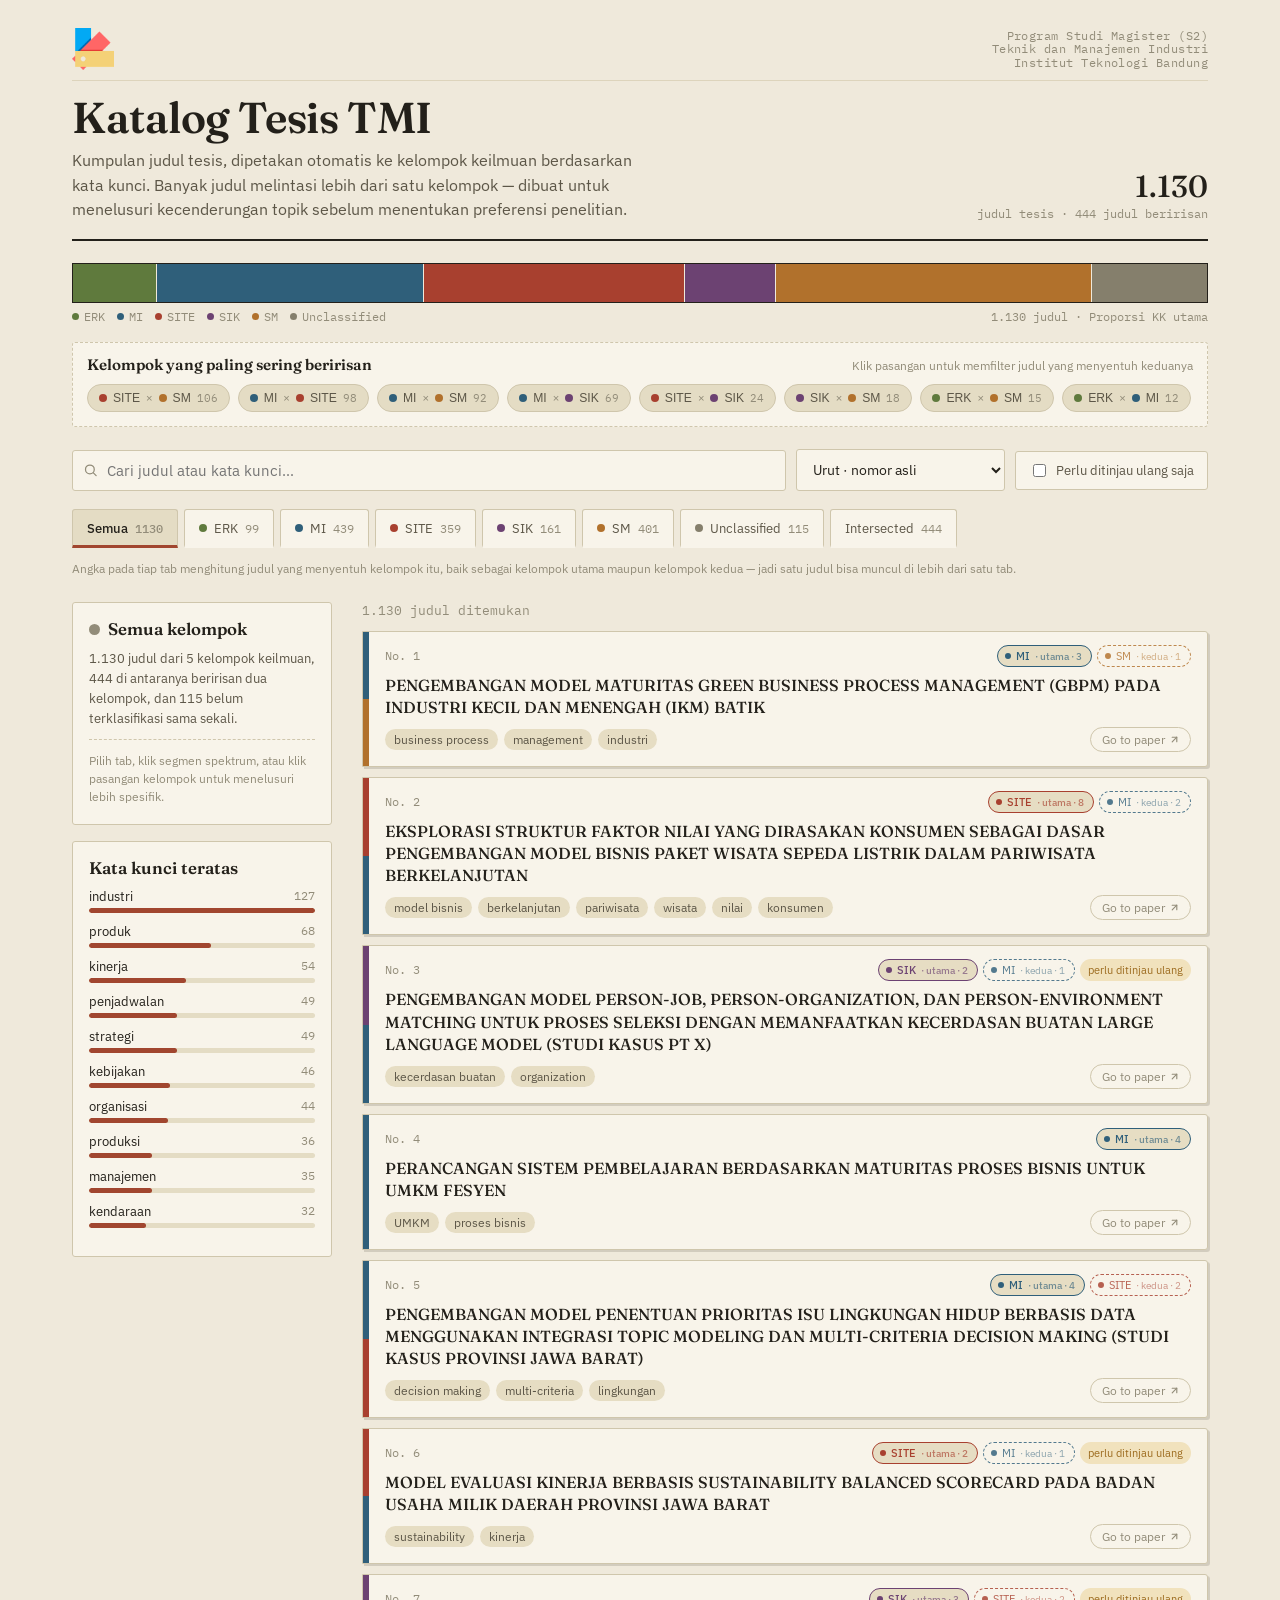
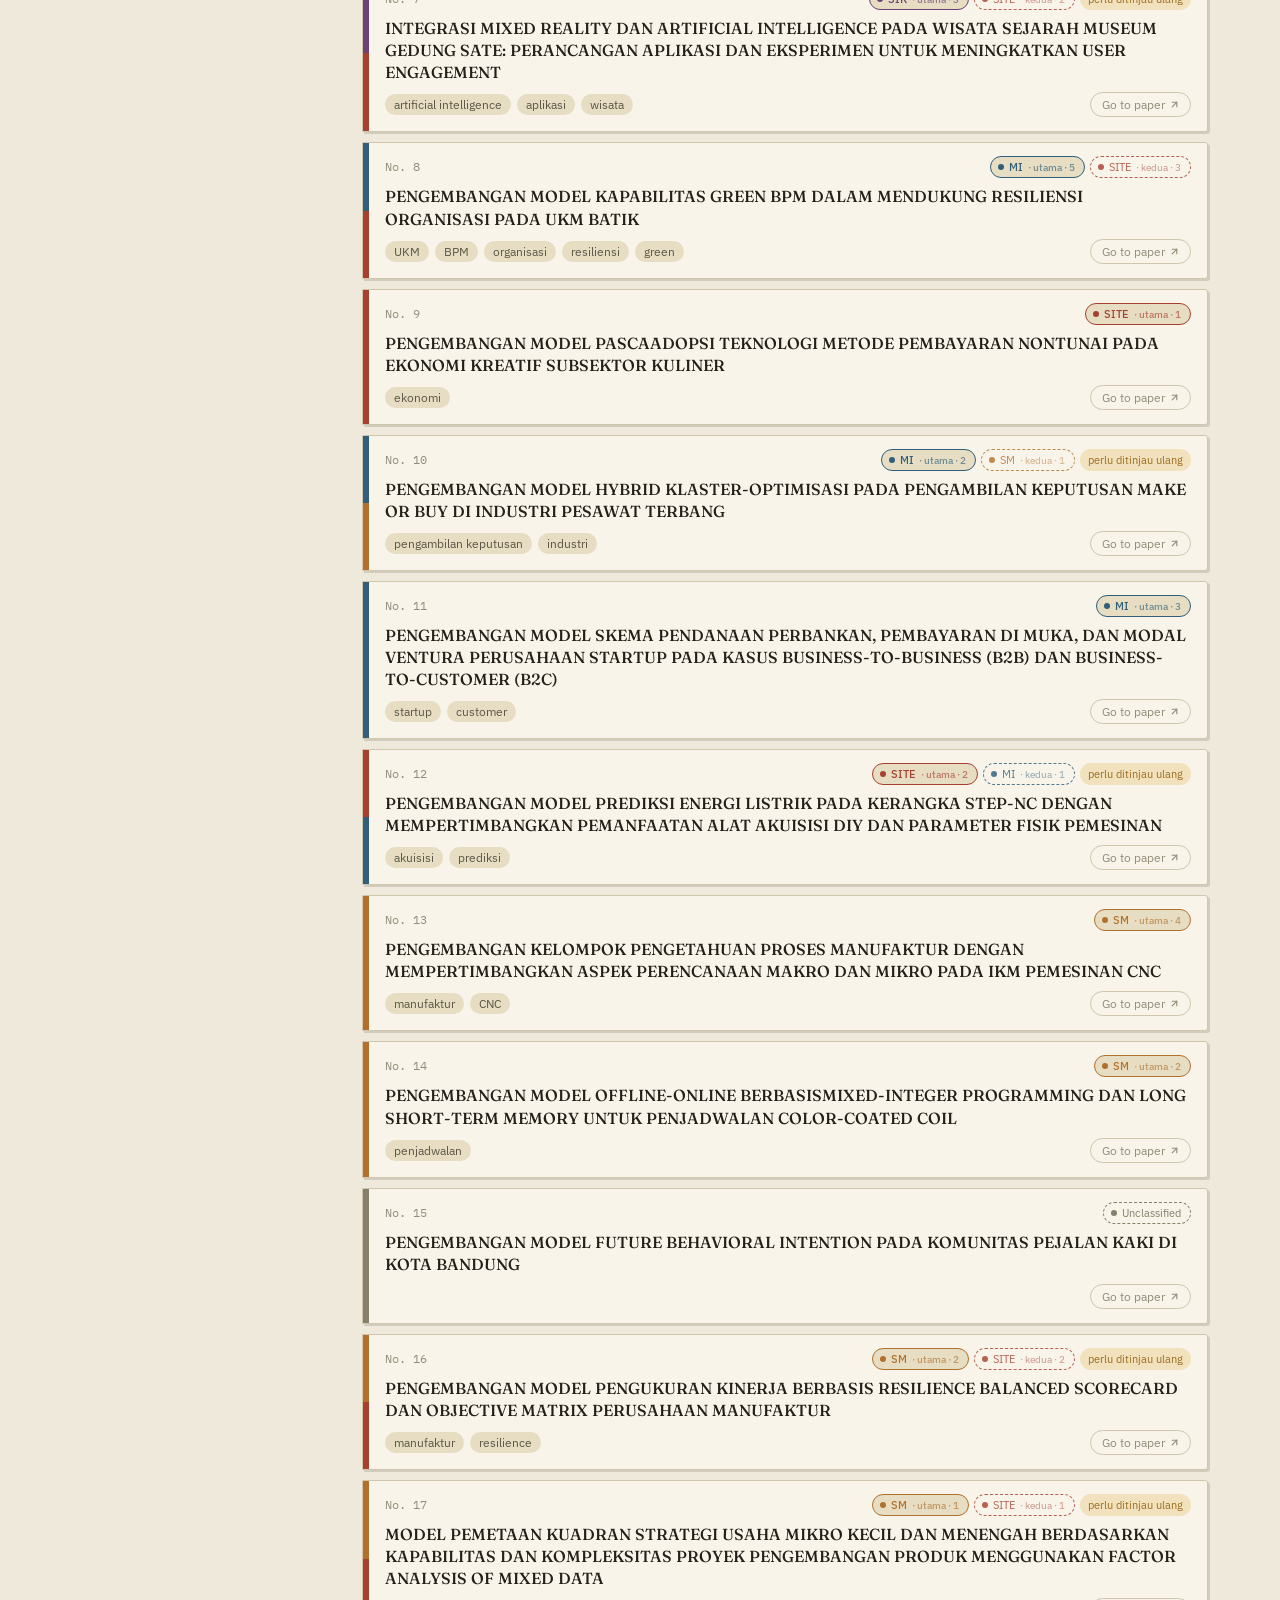
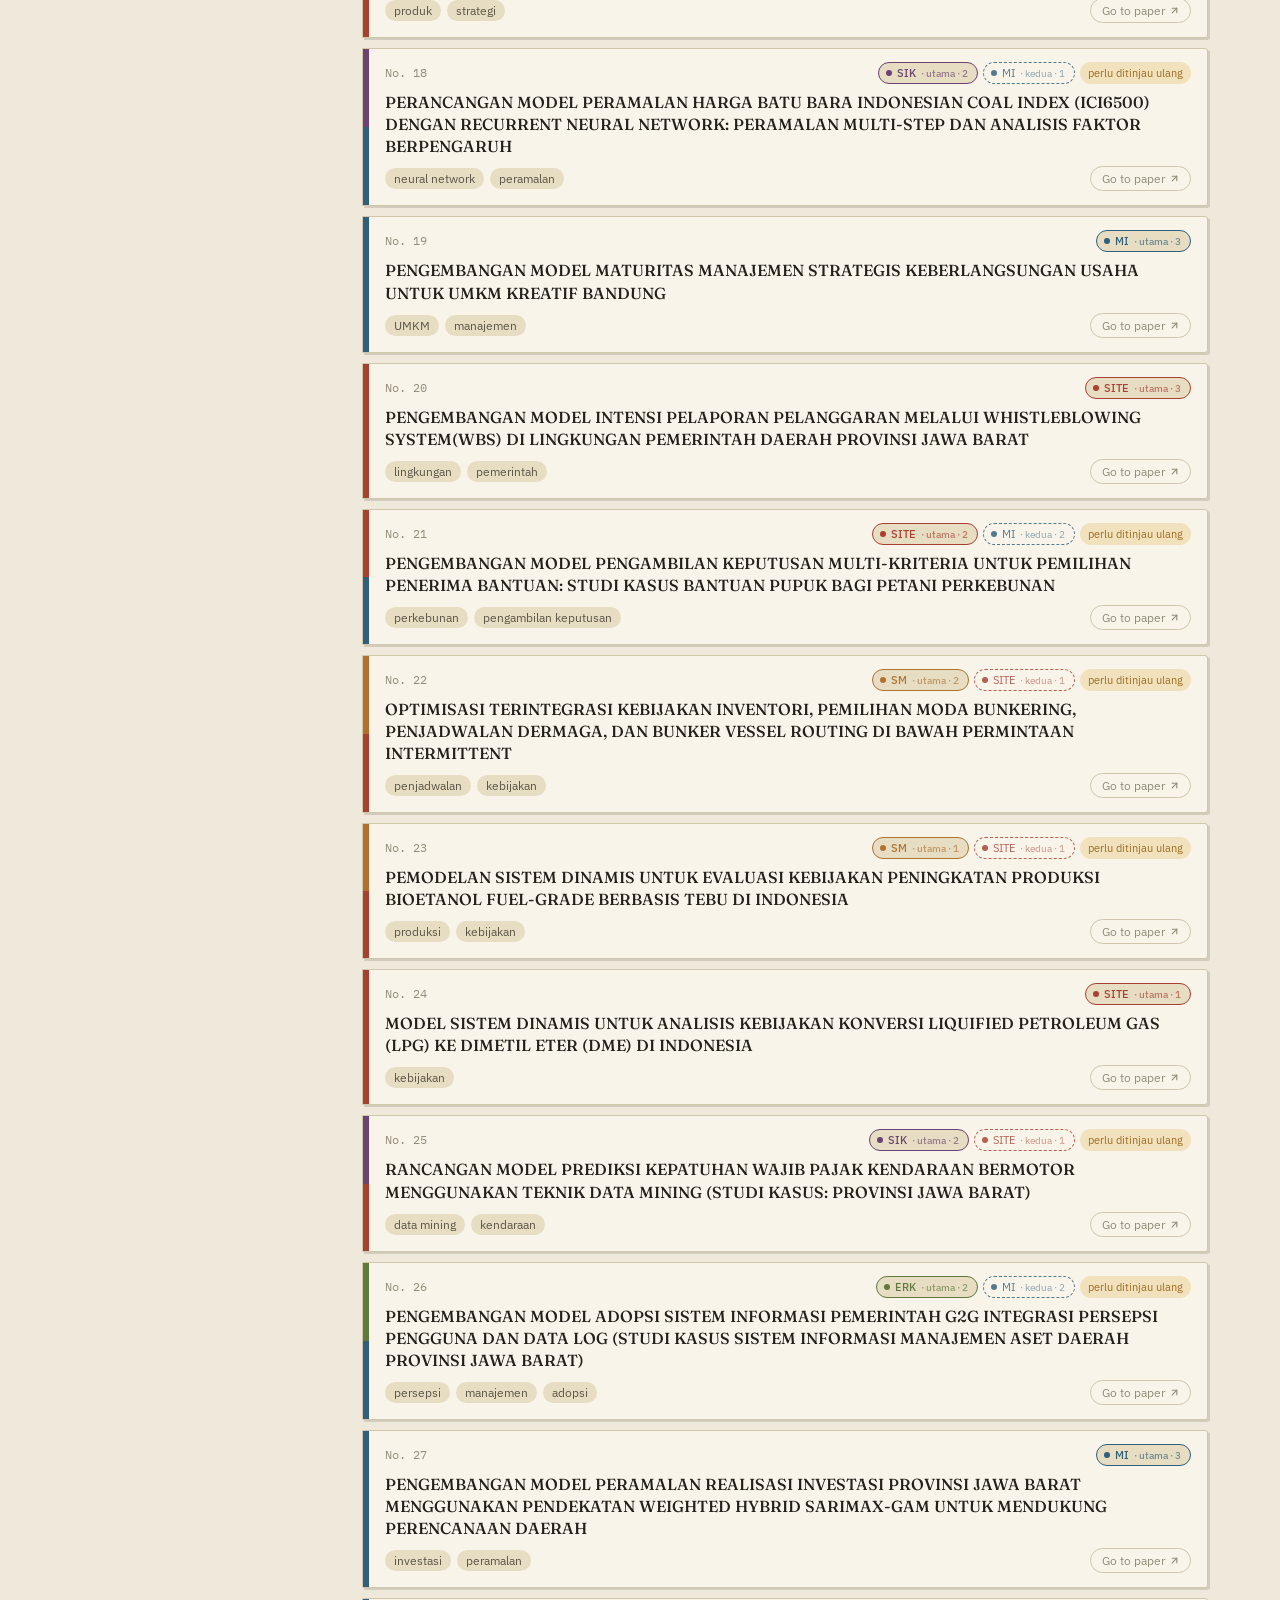
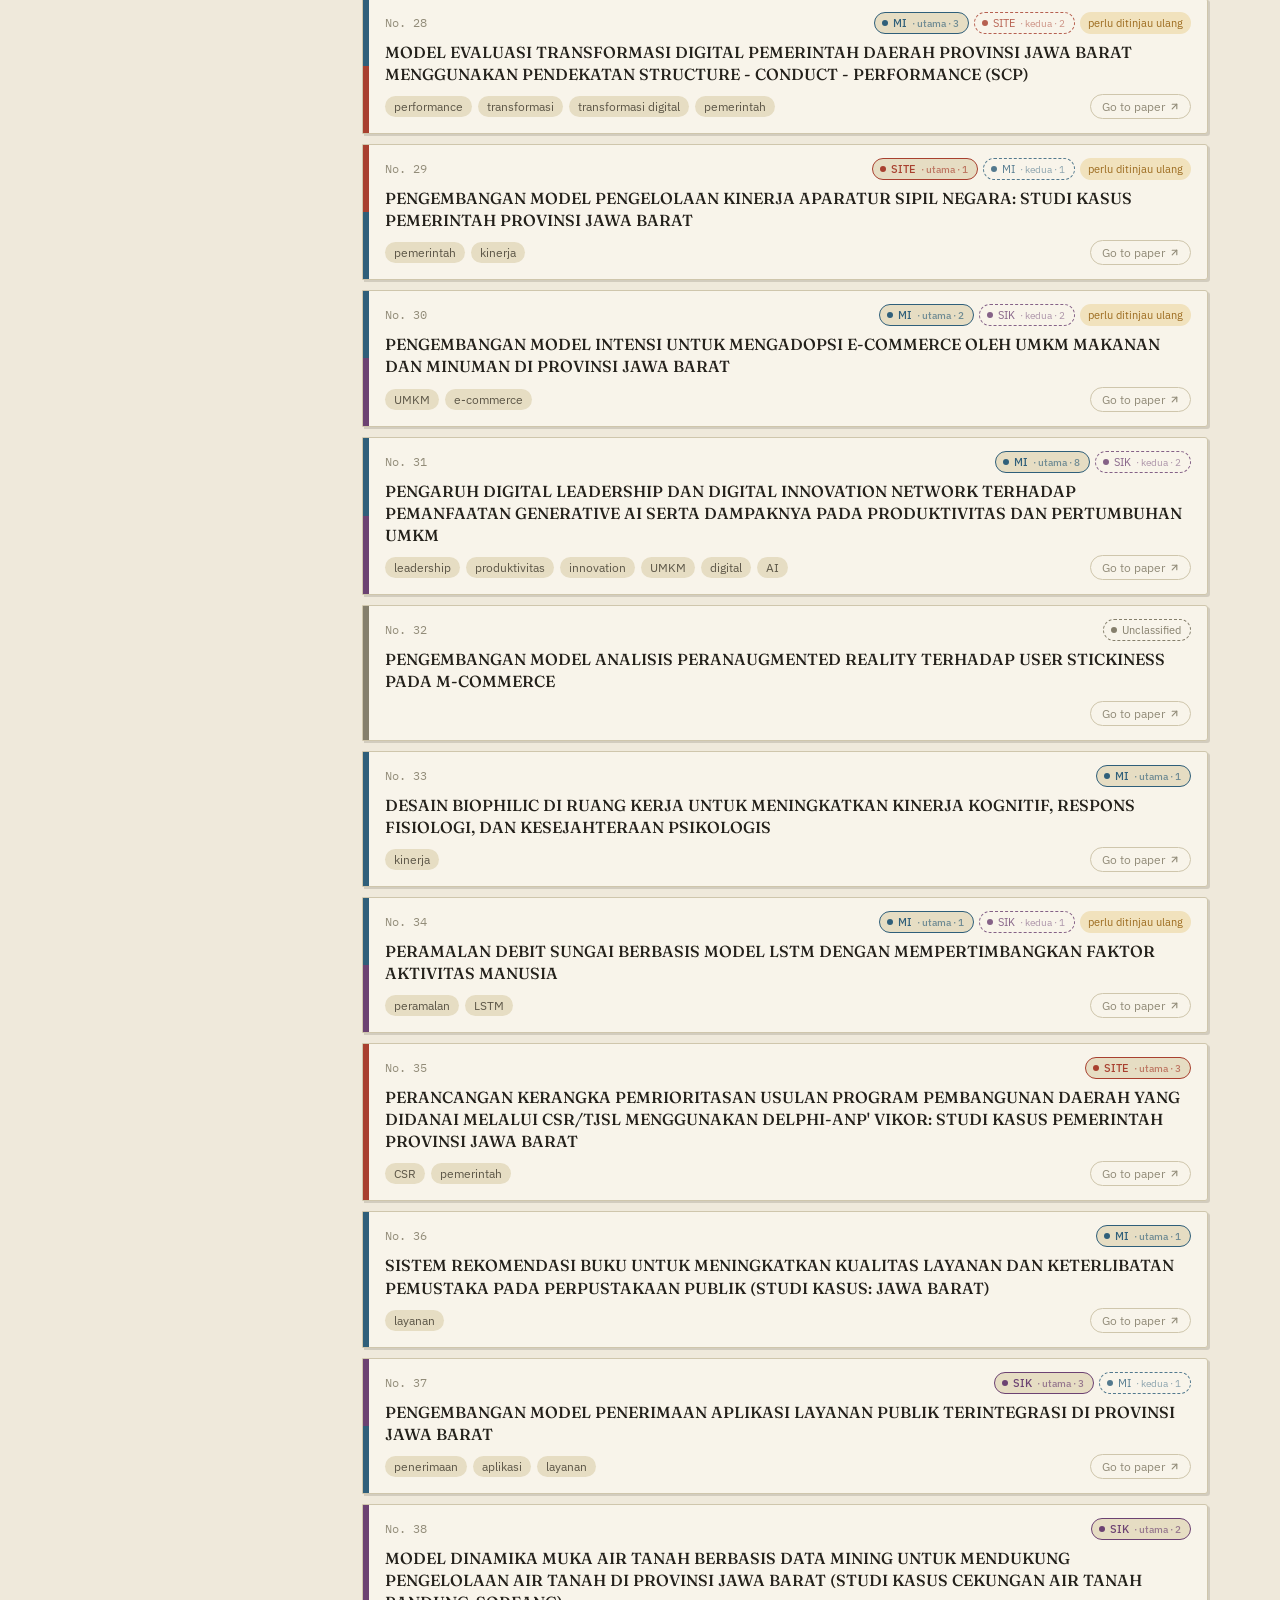
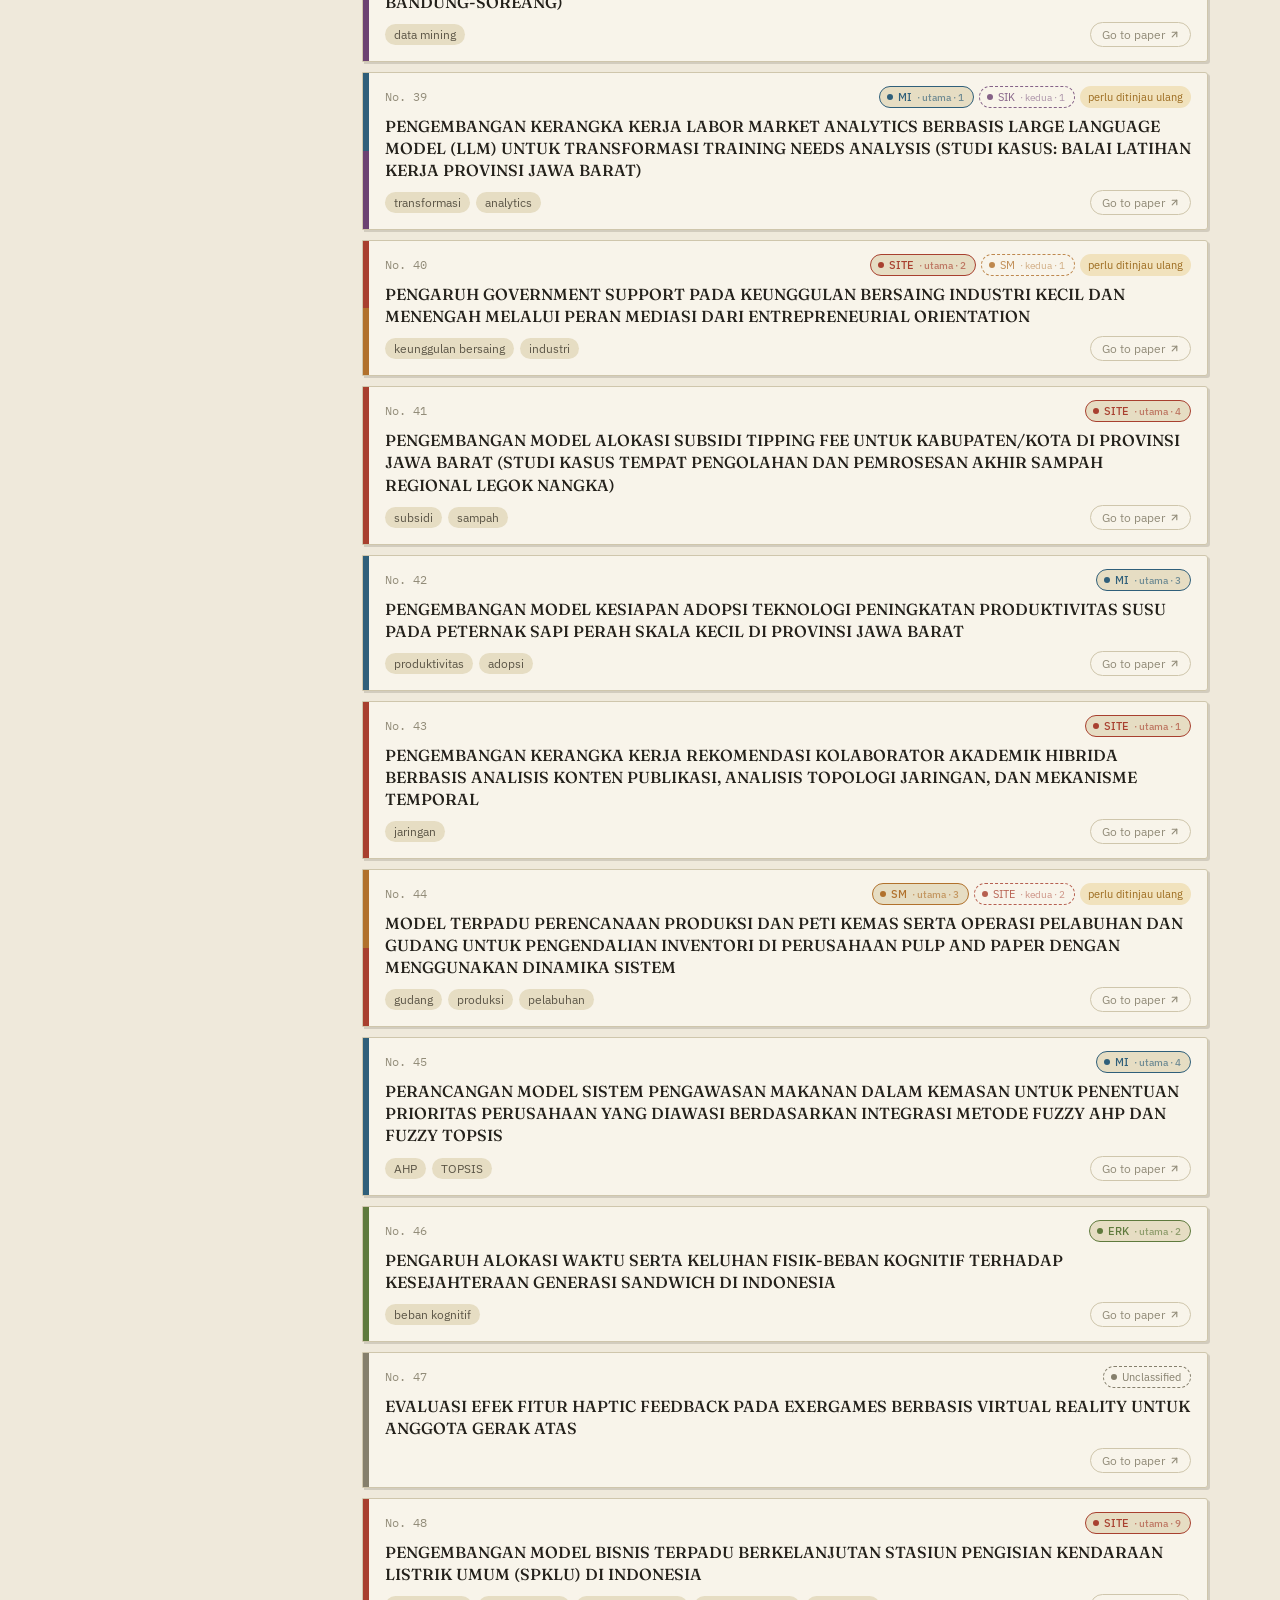
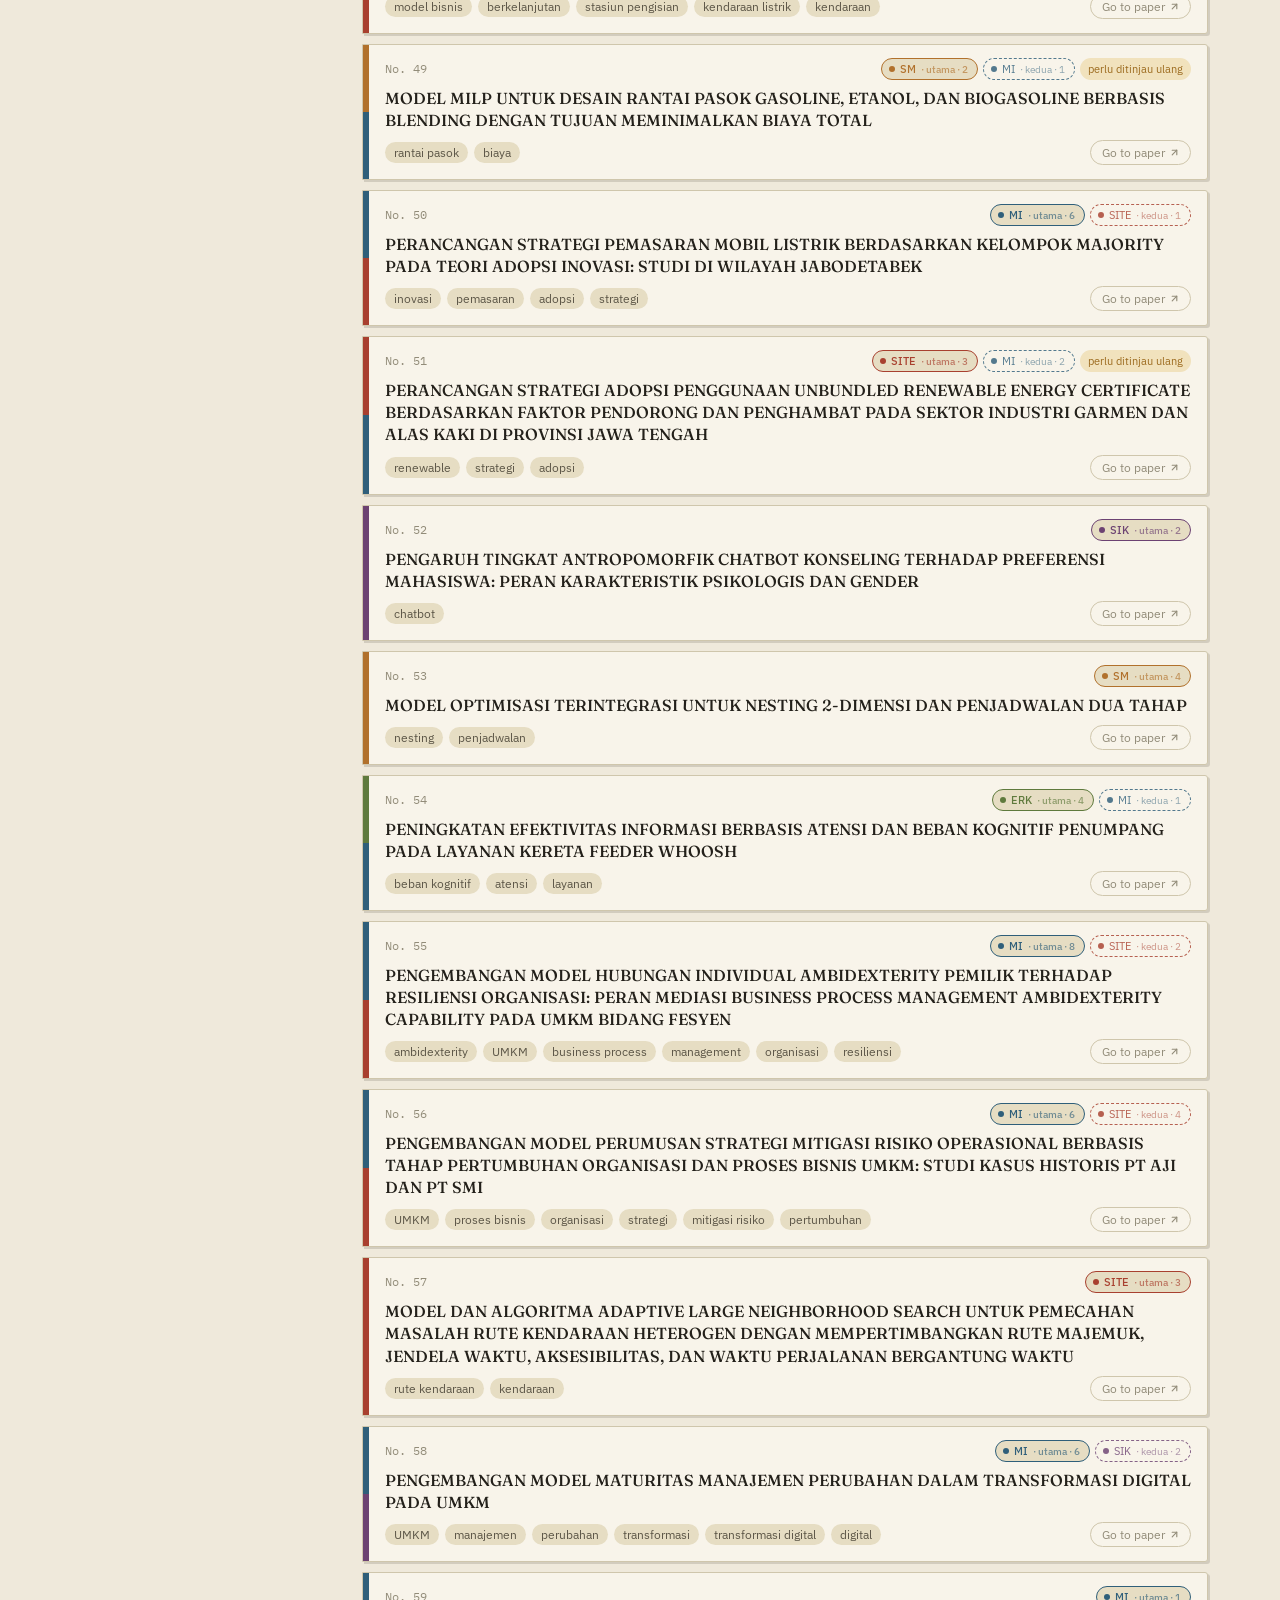
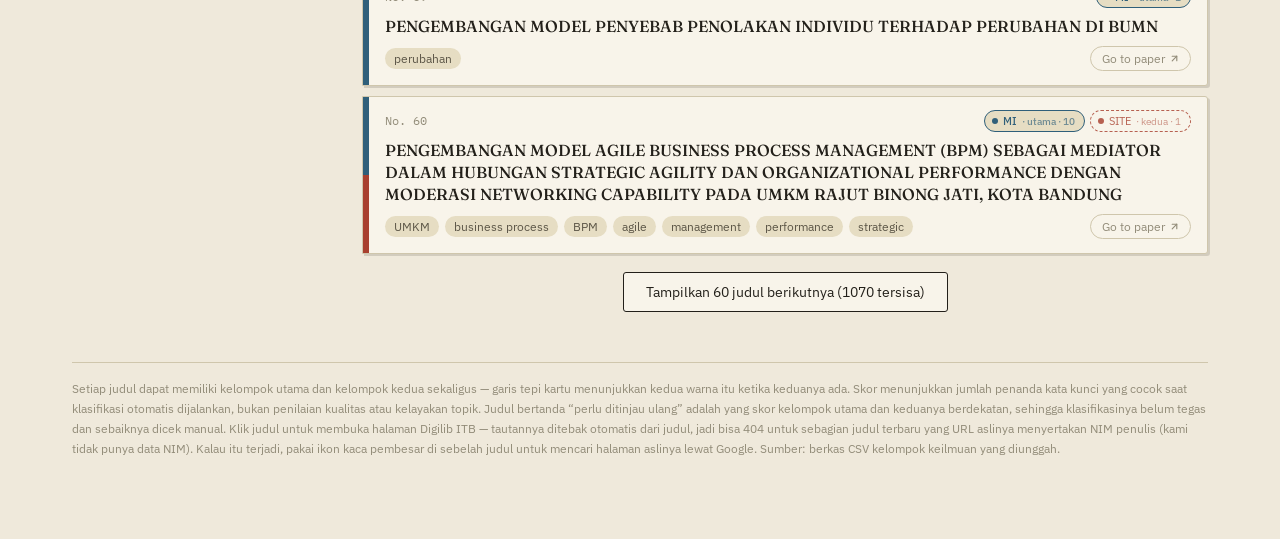
==== commit a6132290: "update navbar" ====
--- a/index.html
+++ b/index.html
@@ -109,13 +109,45 @@
 
   .navbar {
     font-family: 'IBM Plex Mono', ui-monospace, monospace;
-    font-size: 0.72rem;
-    letter-spacing: 0.02em;
     color: var(--ink-faint);
     padding-bottom: 10px;
     margin-bottom: 14px;
     border-bottom: 1px solid var(--line-soft);
-  }
+
+    display: flex;
+    align-items: center;
+    gap: 12px;
+  }
+
+  .nav-logo {
+    height: 42px;
+    width: auto;
+    object-fit: contain;
+  }
+
+  .nav-text {
+    flex: 1;
+    display: flex;
+    flex-direction: column;
+    align-items: flex-end;
+    text-align: right;
+    line-height: 1.15;
+    letter-spacing: 0.04em;
+    font-size: 0.72rem;
+  }
+
+  /* .nav-text div:first-child {
+    font-size: 0.62rem;
+  }
+
+  .nav-text div:nth-child(2) {
+    font-size: 0.82rem;
+    font-weight: 600;
+  }
+
+  .nav-text div:last-child {
+    font-size: 0.62rem;
+  } */
 
   /* ---------- Masthead ---------- */
   .masthead {
@@ -673,7 +705,14 @@
 <body>
 <div class="wrap">
 
-  <div class="navbar">Program Magister (S2) Teknik dan Manajemen Industri &middot; Institut Teknologi Bandung</div>
+  <div class="navbar">
+    <img src="catalog.png" alt="Catalog" class="nav-logo">
+    <div class="nav-text">
+      <div>Program Studi Magister (S2)</div>
+      <div>Teknik dan Manajemen Industri</div>
+      <div>Institut Teknologi Bandung</div>
+    </div>
+  </div>
 
   <header class="masthead">
     <div>
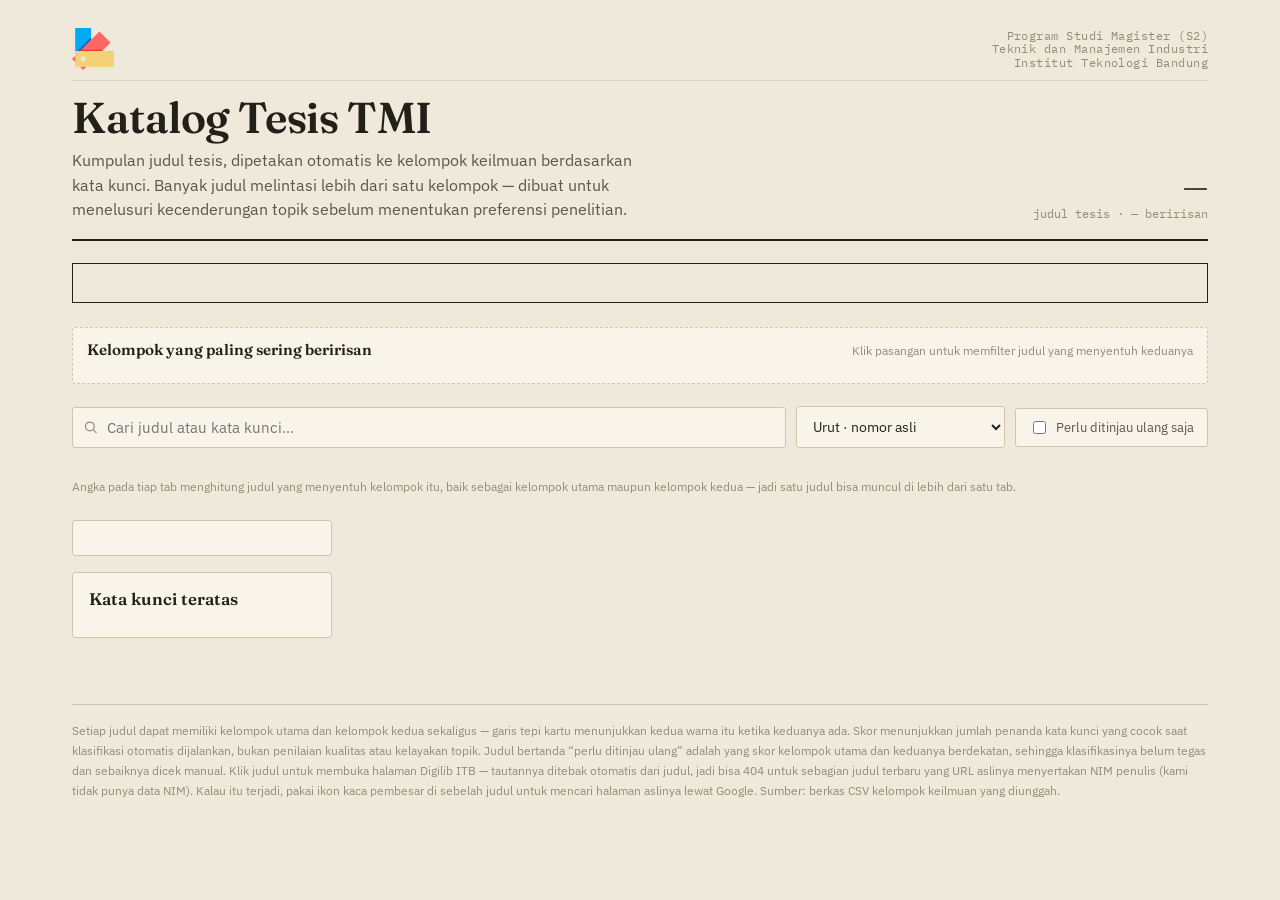
==== commit 12ce287c: "Fix undefined groupBySlug and TABS_GROUPS in index.html Co-Authored-By: Claude Code <noreply@anthrop" ====
--- a/index.html
+++ b/index.html
@@ -783,17 +783,28 @@
 
 </div>
 
-<script id="thesis-data" type="application/json">{"generated_at":"2026-09-22","groups":[{"slug":"ergonomi_rekayasa_kerja","label":"Ergonomi dan Rekayasa Kerja","abbr":"ERK","color":"#5f7a3d","color_dark":"#93b26a"},{"slug":"manajemen_industri","label":"Manajemen Industri","abbr":"MI","color":"#2f5f7a","color_dark":"#6fa2bd"},{"slug":"sistem_industri_rantai_nilai","label":"Sistem Industri dan Teknoekonomi","abbr":"SITE","color":"#a8402f","color_dark":"#d97a63"},{"slug":"sistem_informasi_keputusan","label":"Sistem Informasi dan Keputusan","abbr":"SIK","color":"#6c4272","color_dark":"#a983b3"},{"slug":"sistem_manufaktur","label":"Sistem Manufaktur","abbr":"SM","color":"#b1712c","color_dark":"#d9a35c"}],"theses":[{"no":"26","judul":"PENGEMBANGAN MODEL ADOPSI SISTEM INFORMASI PEMERINTAH G2G INTEGRASI PERSEPSI PENGGUNA DAN DATA LOG (STUDI KASUS SISTEM INFORMASI MANAJEMEN ASET DAERAH PROVINSI JAWA BARAT)","memberships":[{"slug":"ergonomi_rekayasa_kerja","role":"utama","score":2,"keywords":["persepsi"]},{"slug":"manajemen_industri","role":"sekunder","score":2,"keywords":["manajemen","adopsi"]}],"perlu_review":true},{"no":"46","judul":"PENGARUH ALOKASI WAKTU SERTA KELUHAN FISIK-BEBAN KOGNITIF TERHADAP KESEJAHTERAAN GENERASI SANDWICH DI INDONESIA","memberships":[{"slug":"ergonomi_rekayasa_kerja","role":"utama","score":2,"keywords":["beban kognitif"]}],"perlu_review":false},{"no":"54","judul":"PENINGKATAN EFEKTIVITAS INFORMASI BERBASIS ATENSI DAN BEBAN KOGNITIF PENUMPANG PADA LAYANAN KERETA FEEDER WHOOSH","memberships":[{"slug":"ergonomi_rekayasa_kerja","role":"utama","score":4,"keywords":["beban kognitif","atensi"]},{"slug":"manajemen_industri","role":"sekunder","score":1,"keywords":["layanan"]}],"perlu_review":false},{"no":"75","judul":"PENGEMBANGAN INSTRUMEN PENILAIAN PERILAKU BERISIKO PENGENDARA SEPEDA MOTOR","memberships":[{"slug":"ergonomi_rekayasa_kerja","role":"utama","score":4,"keywords":["perilaku berisiko","pengendara"]}],"perlu_review":false},{"no":"82","judul":"ASSESSING THE ROLE OF VIBRATION FEEDBACK AND VISUAL CUES IN HAPTIC-BASED WEIGHT PERCEPTION TRAINING","memberships":[{"slug":"ergonomi_rekayasa_kerja","role":"utama","score":4,"keywords":["vibration","perception"]}],"perlu_review":false},{"no":"115","judul":"PENGARUH VARIASI SUHU PANAS TERHADAP ASPEK KOGNTIF, FISIOLOGIS, DAN PERSEPSI TERMAL DI DAERAH TROPIS","memberships":[{"slug":"ergonomi_rekayasa_kerja","role":"utama","score":2,"keywords":["persepsi"]}],"perlu_review":false},{"no":"116","judul":"PENGARUH PAPARAN SUHU DINGIN DAN JENIS AKTIVITAS TERHADAP FUNGSI KOGNITIF, RESPONS FISIOLOGIS, DAN PERSEPSI TERMAL DI DAERAH TROPIS","memberships":[{"slug":"ergonomi_rekayasa_kerja","role":"utama","score":2,"keywords":["persepsi"]}],"perlu_review":false},{"no":"117","judul":"PERSEPSI FAKTOR KENYAMANAN TERMAL DALAM RUANGAN KANTOR DI INDONESIA DAN PENGARUHNYA TERHADAP PERFORMANSI KOGNITIF","memberships":[{"slug":"ergonomi_rekayasa_kerja","role":"utama","score":3,"keywords":["persepsi","kenyamanan"]}],"perlu_review":false},{"no":"154","judul":"PENGARUH JENIS SENDI LUTUT KAKI PROSTETIK DAN JENIS POSTUR TUBUH STATIS TERHADAP AKTIVITAS OTOT DAN STABILITAS POSTUR PADA PENGGUNA KAKI PROSTETIK","memberships":[{"slug":"ergonomi_rekayasa_kerja","role":"utama","score":6,"keywords":["postur","aktivitas otot","prostetik"]}],"perlu_review":false},{"no":"155","judul":"PENGARUH JENIS KAKI PROSTETIK DAN POSTUR TUBUH AWAL KETIKA MELAKUKAN AKTIVITAS PENGANGKATAN BEBAN DALAM KONDISI BERDIRI DIAM TERHADAP KESTABILAN DAN AKTIVITAS OTOT PADA PENGGUNA KAKI PROSTETIK","memberships":[{"slug":"ergonomi_rekayasa_kerja","role":"utama","score":6,"keywords":["postur","aktivitas otot","prostetik"]}],"perlu_review":false},{"no":"171","judul":"PENGARUH PENGGUNAAN MASKER TERHADAP BEBAN FISIOLOGIS PEKERJAAN KONSTRUKSI","memberships":[{"slug":"ergonomi_rekayasa_kerja","role":"utama","score":2,"keywords":["masker"]}],"perlu_review":false},{"no":"175","judul":"PENGEMBANGAN MODEL HUBUNGAN ATENSI VISUAL PADA KEMASAN PRODUK PERAWATAN KULIT ALAMI TERHADAP NIAT BELI BERDASARKAN STUDI NEUROMARKETING","memberships":[{"slug":"ergonomi_rekayasa_kerja","role":"utama","score":2,"keywords":["atensi"]},{"slug":"sistem_manufaktur","role":"sekunder","score":1,"keywords":["produk"]}],"perlu_review":true},{"no":"181","judul":"PENGEMBANGAN HUMAN FACTOR ANALYSIS AND CLASSIFICATION SYSTEM UNTUK ANALISIS KECELAKAAN KERJA DI INDUSTRI PROSES","memberships":[{"slug":"ergonomi_rekayasa_kerja","role":"utama","score":2,"keywords":["kecelakaan"]},{"slug":"sistem_manufaktur","role":"sekunder","score":1,"keywords":["industri"]}],"perlu_review":true},{"no":"188","judul":"PENGEMBANGAN MODEL INTENSI PENGGUNAAN HELM DENGAN MENGINTEGRASIKAN THEORY OF PLANNED BEHAVIOR, CLASSICAL DETERRENCE THEORY, DAN HOMEL'S MODEL","memberships":[{"slug":"ergonomi_rekayasa_kerja","role":"utama","score":2,"keywords":["helm"]}],"perlu_review":false},{"no":"190","judul":"PENGEMBANGAN METODE PENILAIAN ERGONOMI OWAS BERBASIS SENSOR GERAK DENGAN UMPAN BALIK SECARA REAL-TIME","memberships":[{"slug":"ergonomi_rekayasa_kerja","role":"utama","score":2,"keywords":["ergonomi"]},{"slug":"sistem_informasi_keputusan","role":"sekunder","score":1,"keywords":["sensor"]}],"perlu_review":true},{"no":"191","judul":"PEMODELAN KEINGINAN MENGEMUDI DI ATAS BATAS KECEPATAN DI JALAN TOL INDONESIA","memberships":[{"slug":"ergonomi_rekayasa_kerja","role":"utama","score":2,"keywords":["mengemudi"]}],"perlu_review":false},{"no":"192","judul":"EVALUASI BEBAN KERJA MELALUI PENGUKURAN KONSUMSI OKSIGEN DAN DETAK JANTUNG PETANI DI SALAH SATU AREA PERTANIAN HORTIKULTURA","memberships":[{"slug":"ergonomi_rekayasa_kerja","role":"utama","score":2,"keywords":["beban kerja"]}],"perlu_review":false},{"no":"193","judul":"ANALISA PERILAKU BERKENDARA BERISIKO MENGGUNAKAN NATURALISTIC RIDING STUDY","memberships":[{"slug":"ergonomi_rekayasa_kerja","role":"utama","score":6,"keywords":["perilaku berkendara","berkendara","naturalistic riding"]}],"perlu_review":false},{"no":"197","judul":"ANALISIS BIOMEKANIKA KERJA JONGKOK DENGAN AKTIVITAS PUNTIR","memberships":[{"slug":"ergonomi_rekayasa_kerja","role":"utama","score":2,"keywords":["biomekanika"]}],"perlu_review":false},{"no":"198","judul":"PENGEMBANGAN MODEL KEPUASAN PENGGUNA BERBASIS KOGNITIF-AFEKTIF DENGAN MEMPERTIMBANGKAN DIMENSI BUDAYA DALAM DESAIN ANTARMUKA LEARNING MANAGEMENT SYSTEM (LMS)","memberships":[{"slug":"ergonomi_rekayasa_kerja","role":"utama","score":1,"keywords":["antarmuka"]},{"slug":"manajemen_industri","role":"sekunder","score":1,"keywords":["management"]}],"perlu_review":true},{"no":"199","judul":"PEMODELAN INTENSI PENGENDARA SEPEDA MOTOR SAAT MELEWATI PERLINTASAN SEBIDANG KERETA API","memberships":[{"slug":"ergonomi_rekayasa_kerja","role":"utama","score":2,"keywords":["pengendara"]}],"perlu_review":false},{"no":"202","judul":"PENGEMBANGAN MODEL PREDIKSI KONSUMSI OKSIGEN DAN EVALUASI BEBAN KERJA FISIK PEKERJA KONSTRUKSI BANGUNAN INDONESIA","memberships":[{"slug":"ergonomi_rekayasa_kerja","role":"utama","score":4,"keywords":["beban kerja","kerja fisik"]},{"slug":"manajemen_industri","role":"sekunder","score":1,"keywords":["prediksi"]}],"perlu_review":false},{"no":"212","judul":"EVALUASI KELELAHAN PENGEMUDI ALAT-ALAT BERAT DI PERUSAHAAN PERTAMBANGAN BATU BARA KALIMANTAN SELATAN","memberships":[{"slug":"ergonomi_rekayasa_kerja","role":"utama","score":4,"keywords":["kelelahan","pengemudi"]}],"perlu_review":false},{"no":"219","judul":"VALIDASI FATIGUE AND RISK INDEX CALCULATOR BERDASARKAN DATA PROFIL KERJA MASINIS INDONESIA","memberships":[{"slug":"ergonomi_rekayasa_kerja","role":"utama","score":4,"keywords":["fatigue","masinis"]}],"perlu_review":false},{"no":"224","judul":"KAJIAN KELELAHAN PADA PENGEMUDI TANK AMX-13 DI PUSAT PENDIDIKAN KAVALERI MENGGUNAKAN INDIKATOR MICROSLEEP, PERCLOS SERTA DRIVING ACTIVITY LOAD INDEX","memberships":[{"slug":"ergonomi_rekayasa_kerja","role":"utama","score":4,"keywords":["kelelahan","pengemudi"]}],"perlu_review":false},{"no":"225","judul":"PENGARUH STIMULUS AUDIO TERHADAP PERFORMA GAIT PENGGUNA KAKI PROSTETIK DALAM SISTEM PELATIHAN BERBASIS VIRTUAL REALITY DAN MARKERLESS MOTION CAPTURE","memberships":[{"slug":"ergonomi_rekayasa_kerja","role":"utama","score":2,"keywords":["prostetik"]}],"perlu_review":false},{"no":"227","judul":"PENGEMBANGAN KUESIONER PERILAKU BERISIKO PENGENDARA SEPEDA MOTOR : KAJIAN PULAU JAWA DAN SUMATERA","memberships":[{"slug":"ergonomi_rekayasa_kerja","role":"utama","score":4,"keywords":["perilaku berisiko","pengendara"]}],"perlu_review":false},{"no":"256","judul":"PENGEMBANGAN MODEL INTENSI MENGEMUDI DALAM KONDISI MENGANTUK SEBAGAI UPAYA MENGURANGI KECELAKAAN LALU LINTAS DI INDONESIA","memberships":[{"slug":"ergonomi_rekayasa_kerja","role":"utama","score":4,"keywords":["kecelakaan","mengemudi"]}],"perlu_review":false},{"no":"281","judul":"PENGEMBANGAN DESAIN EKSPERIMEN UNTUK PENGUKURAN KELELAHAN PADA PENGEMUDI TANK MENGGUNAKAN PSYCHOMOTOR VIGILANCE TASK DAN PITTSBURGH SLEEP QUALITY INDEX (STUDI KASUS DI PUSAT PENDIDIKAN KAVALERI BANDUNG)","memberships":[{"slug":"ergonomi_rekayasa_kerja","role":"utama","score":4,"keywords":["kelelahan","pengemudi"]}],"perlu_review":false},{"no":"306","judul":"PERBEDAAN GENDER DALAM PENGGUNAAN PONSEL SAAT BERMOTOR DITINJAU DARI SITUATION AWARENESS DAN AKTIVITAS GELOMBANG OTAK","memberships":[{"slug":"ergonomi_rekayasa_kerja","role":"utama","score":2,"keywords":["situation awareness"]}],"perlu_review":false},{"no":"328","judul":"KAJIAN PENENTUAN KRITERIA KELELAHAN BERDASARKAN SUSTAINED ATTENTION TEST (SAT)","memberships":[{"slug":"ergonomi_rekayasa_kerja","role":"utama","score":3,"keywords":["kelelahan","attention"]}],"perlu_review":false},{"no":"329","judul":"BEBAN PSIKOSOSIAL DAN GANGGUAN MUSKULOSKELETAL (MUSCULOSKELETAL DISORDERS) PADA PEKERJA KANTOR DALAM KONDISI PANDEMI COVID-19","memberships":[{"slug":"ergonomi_rekayasa_kerja","role":"utama","score":2,"keywords":["musculoskeletal"]}],"perlu_review":false},{"no":"332","judul":"PENGARUH WAKTU PAGI DAN SIANG TERHADAP PENGGUNAAN PONSEL SAAT BERMOTOR: TINJAUAN PERFORMANSI, ATENSI, DAN SITUATION AWARENESS","memberships":[{"slug":"ergonomi_rekayasa_kerja","role":"utama","score":4,"keywords":["atensi","situation awareness"]}],"perlu_review":false},{"no":"361","judul":"PENGEMBANGAN METODE DAN APLIKASI BERBASIS ANDROID HUMAN FACTORS ANALYSIS & CLASSIFICATION SYSTEM (HFACS) UNTUK INVESTIGASI FAKTOR PENYEBAB MEDICATION ERRORS PADA PETUGAS FARMASI RAWAT JALAN DI RUMAH SAKIT","memberships":[{"slug":"ergonomi_rekayasa_kerja","role":"utama","score":2,"keywords":["human factors"]},{"slug":"sistem_informasi_keputusan","role":"sekunder","score":2,"keywords":["aplikasi","android"]}],"perlu_review":true},{"no":"383","judul":"EFEKTIVITAS PEMAPARAN DUA HARI AROMA PEPERMIN UNTUK MENJAGA TINGKAT KEWASPADAAN PENGEMUDI BERDASARKAN INDIKATOR FISIOLOGIS","memberships":[{"slug":"ergonomi_rekayasa_kerja","role":"utama","score":4,"keywords":["pengemudi","kewaspadaan"]}],"perlu_review":false},{"no":"387","judul":"PEMANFAATAN INDIKATOR OKULAR DAN PERILAKU UNTUK EVALUASI BEBAN KERJA MENTAL DAN KANTUK SISWA PENERBANG: STUDI PADA SIMULATOR PESAWAT TERBANG","memberships":[{"slug":"ergonomi_rekayasa_kerja","role":"utama","score":5,"keywords":["beban kerja","kantuk","simulator"]}],"perlu_review":false},{"no":"393","judul":"PERANCANGAN KLASIFIKASI KELELAHAN SAAT MENGEMUDI BERBASIS KARAKTERISTIK PERUBAHAN SINYAL ELECTROENCEPHALOGRAPHY (EEG): STUDI PADA SIMULASI MENGEMUDI","memberships":[{"slug":"ergonomi_rekayasa_kerja","role":"utama","score":4,"keywords":["kelelahan","mengemudi"]},{"slug":"sistem_manufaktur","role":"sekunder","score":1,"keywords":["simulasi"]}],"perlu_review":false},{"no":"395","judul":"PENGARUH WAKTU, DURASI, DAN PERSEPSI TERHADAP EFEKTIVITAS CAHAYA BIRU DALAM MENINGKATKAN KEWASPADAAN","memberships":[{"slug":"ergonomi_rekayasa_kerja","role":"utama","score":4,"keywords":["persepsi","kewaspadaan"]}],"perlu_review":false},{"no":"397","judul":"STUDI ANTROPOMETRI KAKI UNTUK PENYEMPURNAAN SISTEM PENOMORAN UKURAN SEPATU DEWASA INDONESIA","memberships":[{"slug":"ergonomi_rekayasa_kerja","role":"utama","score":2,"keywords":["antropometri"]}],"perlu_review":false},{"no":"405","judul":"PEMANFAATAN INDIKATOR OKULAR DAN OBSERVER RATED SLEEPINESS (ORS) DALAM MENGEVALUASI PROFIL KANTUK PADA MASINIS KERETA API JAKARTA-CIREBON","memberships":[{"slug":"ergonomi_rekayasa_kerja","role":"utama","score":6,"keywords":["kantuk","sleepiness","masinis"]}],"perlu_review":false},{"no":"409","judul":"PENGARUH PENERBANGAN MULTI-SEGMENT TERHADAP PERFORMANSI DAN BEBAN KERJA MENTAL SISWA PENERBANG: STUDI PADA SIMULATOR PESAWAT TERBANG","memberships":[{"slug":"ergonomi_rekayasa_kerja","role":"utama","score":3,"keywords":["beban kerja","simulator"]},{"slug":"sistem_industri_rantai_nilai","role":"sekunder","score":2,"keywords":["penerbangan"]}],"perlu_review":true},{"no":"410","judul":"PERANCANGAN MODEL USABILITY UNTUK SISTEM ELECTRONIC MEDICAL RECORD","memberships":[{"slug":"ergonomi_rekayasa_kerja","role":"utama","score":1,"keywords":["usability"]},{"slug":"sistem_informasi_keputusan","role":"sekunder","score":1,"keywords":["usability"]}],"perlu_review":true},{"no":"420","judul":"PENGEMBANGAN MODEL KESIAPAN DINASAN MASINIS KERETA API: KAJIAN PADA DAERAH OPERASI I DAN III","memberships":[{"slug":"ergonomi_rekayasa_kerja","role":"utama","score":2,"keywords":["masinis"]}],"perlu_review":false},{"no":"421","judul":"PENGARUH KONDISI ANTISIPATIF TERHADAP PERFORMANSI PILOT DALAM MENGHADAPI STALL: STUDI PADA SIMULATOR PESAWAT TERBANG","memberships":[{"slug":"ergonomi_rekayasa_kerja","role":"utama","score":2,"keywords":["pilot","simulator"]}],"perlu_review":false},{"no":"423","judul":"PENGARUH KEMIRINGAN PERMUKAAN DAN JENIS ALAT BANTU TERHADAP KESTABILAN DAN POSTUR TUBUH PADA PEKERJAAN PENGANGKUTAN BEBAN POSTERIOR","memberships":[{"slug":"ergonomi_rekayasa_kerja","role":"utama","score":2,"keywords":["postur"]}],"perlu_review":false},{"no":"426","judul":"PENGEMBANGAN MODEL PENILAIAN GREEN ERGONOMIC BUILDING UNTUK BANGUNAN PERKANTORAN","memberships":[{"slug":"ergonomi_rekayasa_kerja","role":"utama","score":2,"keywords":["ergonomic"]},{"slug":"sistem_industri_rantai_nilai","role":"sekunder","score":1,"keywords":["green"]}],"perlu_review":true},{"no":"427","judul":"PENGEMBANGAN MODEL HUBUNGAN TUNTUTAN KERJA DAN SUMBER DAYA KERJA TERHADAP PERILAKU KESELAMATAN","memberships":[{"slug":"ergonomi_rekayasa_kerja","role":"utama","score":1,"keywords":["keselamatan"]}],"perlu_review":false},{"no":"429","judul":"PENGARUH PAPARAN CAHAYA BIRU TERHADAP KINERJA ATENSI DAN AKTIVITAS GELOMBANG OTAK DALAM MENGURANGI GANGGUAN PASCA MAKAN SIANG","memberships":[{"slug":"ergonomi_rekayasa_kerja","role":"utama","score":2,"keywords":["atensi"]},{"slug":"manajemen_industri","role":"sekunder","score":1,"keywords":["kinerja"]}],"perlu_review":true},{"no":"430","judul":"INTERNATIONAL STUDENTS' COGNITIVE LOAD IN LEARNING THROUGH A FOREIGN LANGUAGE OF INSTRUCTION: A CASE OF LEARNING USING BAHASA - INDONESIA","memberships":[{"slug":"ergonomi_rekayasa_kerja","role":"utama","score":2,"keywords":["cognitive load"]}],"perlu_review":false},{"no":"443","judul":"EVALUASI BEBAN KERJA MENTAL DAN FAKTOR PSIKOSOSIAL PERAWAT DI RUANG RAWAT INAP RSAU DR. M. SALAMUN","memberships":[{"slug":"ergonomi_rekayasa_kerja","role":"utama","score":2,"keywords":["beban kerja"]}],"perlu_review":false},{"no":"450","judul":"EFEK DARI KEKURANGAN WAKTU TIDUR DAN KONDISI KERJA MONOTON TERHADAP ASPEK KOGNITIF DAN PERFORMANSI: STUDI PADA SIMULATOR KERETA API","memberships":[{"slug":"ergonomi_rekayasa_kerja","role":"utama","score":1,"keywords":["simulator"]}],"perlu_review":false},{"no":"469","judul":"USULAN RANCANGAN METODE INVESTIGASI KECELAKAAN LALU LINTAS DI INDONESIA","memberships":[{"slug":"ergonomi_rekayasa_kerja","role":"utama","score":2,"keywords":["kecelakaan"]}],"perlu_review":false},{"no":"476","judul":"PERANCANGAN SISTEM PENOMORAN SEPATU DEWASA BERDASARKAN ANTROPOMETRI KAKI","memberships":[{"slug":"ergonomi_rekayasa_kerja","role":"utama","score":2,"keywords":["antropometri"]}],"perlu_review":false},{"no":"477","judul":"EVALUASI ERGONOMI PENGGUNAAN PROTOTIPE ALAT BANTU PINDAH PASIEN","memberships":[{"slug":"ergonomi_rekayasa_kerja","role":"utama","score":2,"keywords":["ergonomi"]}],"perlu_review":false},{"no":"478","judul":"PENGEMBANGAN MODEL PREDIKSI KINERJA SEBAGAI FUNGSI KELELAHAN PADA AKTIVITAS MENGEMUDI SIMULATOR KERETA API","memberships":[{"slug":"ergonomi_rekayasa_kerja","role":"utama","score":5,"keywords":["kelelahan","mengemudi","simulator"]},{"slug":"manajemen_industri","role":"sekunder","score":2,"keywords":["kinerja","prediksi"]}],"perlu_review":false},{"no":"482","judul":"PENGARUH KUANTITAS TIDUR TERHADAP KEWASPADAAN, PERHATIAN, DAN PERFORMANSI MENGEMUDI PADA SIMULATOR KERETA API","memberships":[{"slug":"ergonomi_rekayasa_kerja","role":"utama","score":7,"keywords":["mengemudi","kewaspadaan","performansi mengemudi","simulator"]}],"perlu_review":false},{"no":"483","judul":"PENGARUH KUANTITAS TIDUR TERHADAP KEWASPADAAN, PERHATIAN, DAN PERFORMANSI MENGEMUDI PADA SIMULATOR KERETA API","memberships":[{"slug":"ergonomi_rekayasa_kerja","role":"utama","score":7,"keywords":["mengemudi","kewaspadaan","performansi mengemudi","simulator"]}],"perlu_review":false},{"no":"484","judul":"PENGARUH SOUND ENVIRONMENT TERHADAP TASK PERFORMANCE, BEBAN KERJA MENTAL DAN PERSEPSI AKUSTIK PADA PERPUSTAKAAN AKADEMIK","memberships":[{"slug":"ergonomi_rekayasa_kerja","role":"utama","score":4,"keywords":["beban kerja","persepsi"]},{"slug":"manajemen_industri","role":"sekunder","score":1,"keywords":["performance"]}],"perlu_review":false},{"no":"493","judul":"PENGEMBANGAN HUBUNGAN LEAD-LAG ANTARA SENTIMEN INVESTOR, ATENSI INVESTOR, DAN PENGEMBALIAN SAHAM PADA LIMA SAHAM PERBANKAN","memberships":[{"slug":"ergonomi_rekayasa_kerja","role":"utama","score":2,"keywords":["atensi"]}],"perlu_review":false},{"no":"541","judul":"EVALUASI EFEKTIVITAS INTERVENSI ERGONOMI PADA PEKERJAAN OVERHEAD DI INDUSTRI KONSTRUKSI","memberships":[{"slug":"ergonomi_rekayasa_kerja","role":"utama","score":2,"keywords":["ergonomi"]},{"slug":"sistem_manufaktur","role":"sekunder","score":1,"keywords":["industri"]}],"perlu_review":true},{"no":"550","judul":"PERSEPSI PELANGGAN TERHADAP KUALITAS LAYANAN OPERATOR SELULER PRABAYAR SERTA SEGMENTASI PASARNYA","memberships":[{"slug":"ergonomi_rekayasa_kerja","role":"utama","score":2,"keywords":["persepsi"]},{"slug":"manajemen_industri","role":"sekunder","score":2,"keywords":["pelanggan","layanan"]}],"perlu_review":true},{"no":"569","judul":"KAJIAN HUBUNGAN ANTARA TINGKAT LEAN PADA PERUSAHAAN DENGAN RISIKO ERGONOMI DAN FAKTOR PSIKOSOSIAL","memberships":[{"slug":"ergonomi_rekayasa_kerja","role":"utama","score":2,"keywords":["ergonomi"]},{"slug":"sistem_manufaktur","role":"sekunder","score":1,"keywords":["lean"]}],"perlu_review":true},{"no":"590","judul":"PERANCANGAN ALAT UKUR IKLIM KESELAMATAN KERJA","memberships":[{"slug":"ergonomi_rekayasa_kerja","role":"utama","score":1,"keywords":["keselamatan"]}],"perlu_review":false},{"no":"626","judul":"KAJIAN TAKSONOMI KECELAKAAN KERETA API DI INDONESIA MENGGUNAKAN HUMAN FACTORS ANALYSIS AND CLASSIFICATION SYSTEM (HFACS)","memberships":[{"slug":"ergonomi_rekayasa_kerja","role":"utama","score":4,"keywords":["human factors","kecelakaan"]}],"perlu_review":false},{"no":"644","judul":"EVALUASI PENGGUNAAN PSYCHOMOTOR VIGILANCE TASK DALAM KONTEKS PENGUKURAN BEBAN KERJA MENTAL","memberships":[{"slug":"ergonomi_rekayasa_kerja","role":"utama","score":2,"keywords":["beban kerja"]}],"perlu_review":false},{"no":"676","judul":"PERANCANGAN ALAT PELONTAR PANCING DENGAN MEMPERHATIKAN ASPEK TEKNIS, KESELAMATAN DAN KEPRAKTISAN BAGI PENGGUNA","memberships":[{"slug":"ergonomi_rekayasa_kerja","role":"utama","score":1,"keywords":["keselamatan"]}],"perlu_review":false},{"no":"682","judul":"EVALUASI EFEKTIFITAS LAMPU CAHAYA BIRU UNTUK MENINGKATKAN KEWASPADAAN MENGEMUDI","memberships":[{"slug":"ergonomi_rekayasa_kerja","role":"utama","score":4,"keywords":["mengemudi","kewaspadaan"]}],"perlu_review":false},{"no":"708","judul":"PENGARUH PENGGUNAAN TELEPON GENGGAM SELAMA BERKENDARA TERHADAP WAKTU REAKSI PENGEMUDI DALAM KEADAAN LELAH (STUDI KASUS JALAN BEBAS HAMBATAN)","memberships":[{"slug":"ergonomi_rekayasa_kerja","role":"utama","score":6,"keywords":["berkendara","pengemudi","waktu reaksi"]}],"perlu_review":false},{"no":"712","judul":"EVALUASI BEBAN KERJA AWAK DARAT PT KERETA API INDONESIA (KAJIAN PADA DAERAH OPERASI 2 STASIUN BESAR BANDUNG)","memberships":[{"slug":"ergonomi_rekayasa_kerja","role":"utama","score":2,"keywords":["beban kerja"]}],"perlu_review":false},{"no":"736","judul":"ANALISA PERSEPSI MASYARAKAT TENTANG K3 (KESELAMATAN DAN KESEHATAN KERJA) DI FASILITAS UMUM","memberships":[{"slug":"ergonomi_rekayasa_kerja","role":"utama","score":5,"keywords":["K3","persepsi","keselamatan"]}],"perlu_review":false},{"no":"737","judul":"PENGARUH KUALITAS FUNGSIONAL, KUALITAS TEKNIKAL DAN CITRA TERHADAP KUALITAS JASA PENDIDIKAN TINGGI BERDASARKAN PERSEPSI MAHASISWA (Studi Kasus : Program Studi Teknik Industri ITB)","memberships":[{"slug":"ergonomi_rekayasa_kerja","role":"utama","score":2,"keywords":["persepsi"]},{"slug":"sistem_manufaktur","role":"sekunder","score":1,"keywords":["industri"]}],"perlu_review":true},{"no":"738","judul":"KAJIAN TENTANG PENGARUH KONFLIK PERAN DAN KETERAMPILAN MANAJEMEN TERHADAP PERSEPSI TENTANG KINERJA PADA WANITA MANAJER","memberships":[{"slug":"ergonomi_rekayasa_kerja","role":"utama","score":2,"keywords":["persepsi"]},{"slug":"manajemen_industri","role":"sekunder","score":2,"keywords":["manajemen","kinerja"]}],"perlu_review":true},{"no":"786","judul":"PERSEPSI DAN PREFERENSI PENGGUNA INTERNET TERHADAP FORMAT IKLAN DI INTERNET BERDASARKAN KARAKTERISTIK IKLAN DI INTERNET","memberships":[{"slug":"ergonomi_rekayasa_kerja","role":"utama","score":2,"keywords":["persepsi"]}],"perlu_review":false},{"no":"793","judul":"IDENTIFIKASI VARIABEL-VARIABEL YANG BERPENGARUH UNTUK MEMPREDIKSI BESARNYA PELUANG TERJADINYA KECELAKAAN AKIBAT HUMAN ERROR YANG DILAKUKAN MASINIS","memberships":[{"slug":"ergonomi_rekayasa_kerja","role":"utama","score":4,"keywords":["kecelakaan","masinis"]}],"perlu_review":false},{"no":"800","judul":"EVALUASI BEBAN KERJA OPERATOR ATC DENGAN MENGGUNAKAN METODA OBYEKTIF DAN METODA SUBYEKTIF","memberships":[{"slug":"ergonomi_rekayasa_kerja","role":"utama","score":2,"keywords":["beban kerja"]}],"perlu_review":false},{"no":"805","judul":"ANALISIS BEBAN KERJA PSIKIS DENGAN METODA SWAT DAN USULAN PERBAIKAN PROGRAM KEGIATAN TARUNA AKADEMI TNI ANGKATAN UDARA","memberships":[{"slug":"ergonomi_rekayasa_kerja","role":"utama","score":2,"keywords":["beban kerja"]}],"perlu_review":false},{"no":"864","judul":"PENGKAJIAN KEBISINGAN LOKOMOTIF PARAHYANGAN JENIS CC-201 DAN PERANCANGAN AWAL PEREDAMAN BUNYI BERDASARKAN PRINSIP-PRINSIP KENDALI AKUSTIK DAN KEBISINGAN","memberships":[{"slug":"ergonomi_rekayasa_kerja","role":"utama","score":2,"keywords":["kebisingan"]}],"perlu_review":false},{"no":"910","judul":"ANALISIS DESKRIPTIF POLA PERSEPSI PEMILIHAN JENIS INVESTASI DI INDONESIA","memberships":[{"slug":"ergonomi_rekayasa_kerja","role":"utama","score":2,"keywords":["persepsi"]},{"slug":"manajemen_industri","role":"sekunder","score":2,"keywords":["investasi"]}],"perlu_review":true},{"no":"912","judul":"PENGEMBANGAN MODEL BIOMEKANIKA STATIK 3 DIMENSI UNTUK MENENTUKAN GAYA NORMAL, GAYA GESER, DAN MOMEN DI PERSENDIAN BERDASARKAN GAYA DORONG TUBUH","memberships":[{"slug":"ergonomi_rekayasa_kerja","role":"utama","score":2,"keywords":["biomekanika"]}],"perlu_review":false},{"no":"969","judul":"ANALISIS KUALITAS JASA PENDIDIKAN TINGGI DI JURUSAN SIPIL FAKULTAS TEKNIK UNIVERSITAS PANCASILA DENGAN MENGGUNAKAN MODEL HOUSE OF QUALITY MENURUT PERSEPSI MAHASISWA","memberships":[{"slug":"ergonomi_rekayasa_kerja","role":"utama","score":2,"keywords":["persepsi"]}],"perlu_review":false},{"no":"1047","judul":"PENGKAJIAN KEBISINGAN LOKOMOTIF PARAHYANGAN JENIS CC-201 DAN PERANCANGAN AWAL PEREDAMAN BUNYI BERDASARKAN PRINSIP-PRINSIP KENDALI AKUSTIK DAN KEBISINGAN","memberships":[{"slug":"ergonomi_rekayasa_kerja","role":"utama","score":2,"keywords":["kebisingan"]}],"perlu_review":false},{"no":"1059","judul":"PENGKAJIAN POTENSI PEMANFAATAN PELATIHAN TENAGA DALAM UNTUK BEKERJA DITINJAU DART SISI ERGONOMI","memberships":[{"slug":"ergonomi_rekayasa_kerja","role":"utama","score":2,"keywords":["ergonomi"]}],"perlu_review":false},{"no":"1090","judul":"PENGEMBANGAN METODE ANALISA REGRESI LINER MULTIVARIAT UNTUK KERUGIAN MATERIAL, KEMATIAN DAN LUKA LUKA AKIBAT KECELAKAAN LALU LINTAS DARAT DI SURABAYA","memberships":[{"slug":"ergonomi_rekayasa_kerja","role":"utama","score":2,"keywords":["kecelakaan"]}],"perlu_review":false},{"no":"1","judul":"PENGEMBANGAN MODEL MATURITAS GREEN BUSINESS PROCESS MANAGEMENT (GBPM) PADA INDUSTRI KECIL DAN MENENGAH (IKM) BATIK","memberships":[{"slug":"manajemen_industri","role":"utama","score":3,"keywords":["business process","management"]},{"slug":"sistem_manufaktur","role":"sekunder","score":1,"keywords":["industri"]}],"perlu_review":false},{"no":"4","judul":"PERANCANGAN SISTEM PEMBELAJARAN BERDASARKAN MATURITAS PROSES BISNIS UNTUK UMKM FESYEN","memberships":[{"slug":"manajemen_industri","role":"utama","score":4,"keywords":["UMKM","proses bisnis"]}],"perlu_review":false},{"no":"5","judul":"PENGEMBANGAN MODEL PENENTUAN PRIORITAS ISU LINGKUNGAN HIDUP BERBASIS DATA MENGGUNAKAN INTEGRASI TOPIC MODELING DAN MULTI-CRITERIA DECISION MAKING (STUDI KASUS PROVINSI JAWA BARAT)","memberships":[{"slug":"manajemen_industri","role":"utama","score":4,"keywords":["decision making","multi-criteria"]},{"slug":"sistem_industri_rantai_nilai","role":"sekunder","score":2,"keywords":["lingkungan"]}],"perlu_review":false},{"no":"8","judul":"PENGEMBANGAN MODEL KAPABILITAS GREEN BPM DALAM MENDUKUNG RESILIENSI ORGANISASI PADA UKM BATIK","memberships":[{"slug":"manajemen_industri","role":"utama","score":5,"keywords":["UKM","BPM","organisasi"]},{"slug":"sistem_industri_rantai_nilai","role":"sekunder","score":3,"keywords":["resiliensi","green"]}],"perlu_review":false},{"no":"10","judul":"PENGEMBANGAN MODEL HYBRID KLASTER-OPTIMISASI PADA PENGAMBILAN KEPUTUSAN MAKE OR BUY DI INDUSTRI PESAWAT TERBANG","memberships":[{"slug":"manajemen_industri","role":"utama","score":2,"keywords":["pengambilan keputusan"]},{"slug":"sistem_manufaktur","role":"sekunder","score":1,"keywords":["industri"]}],"perlu_review":true},{"no":"11","judul":"PENGEMBANGAN MODEL SKEMA PENDANAAN PERBANKAN, PEMBAYARAN DI MUKA, DAN MODAL VENTURA PERUSAHAAN STARTUP PADA KASUS BUSINESS-TO-BUSINESS (B2B) DAN BUSINESS-TO-CUSTOMER (B2C)","memberships":[{"slug":"manajemen_industri","role":"utama","score":3,"keywords":["startup","customer"]}],"perlu_review":false},{"no":"19","judul":"PENGEMBANGAN MODEL MATURITAS MANAJEMEN STRATEGIS KEBERLANGSUNGAN USAHA UNTUK UMKM KREATIF BANDUNG","memberships":[{"slug":"manajemen_industri","role":"utama","score":3,"keywords":["UMKM","manajemen"]}],"perlu_review":false},{"no":"27","judul":"PENGEMBANGAN MODEL PERAMALAN REALISASI INVESTASI PROVINSI JAWA BARAT MENGGUNAKAN PENDEKATAN WEIGHTED HYBRID SARIMAX-GAM UNTUK MENDUKUNG PERENCANAAN DAERAH","memberships":[{"slug":"manajemen_industri","role":"utama","score":3,"keywords":["investasi","peramalan"]}],"perlu_review":false},{"no":"28","judul":"MODEL EVALUASI TRANSFORMASI DIGITAL PEMERINTAH DAERAH PROVINSI JAWA BARAT MENGGUNAKAN PENDEKATAN STRUCTURE - CONDUCT - PERFORMANCE (SCP)","memberships":[{"slug":"manajemen_industri","role":"utama","score":3,"keywords":["performance","transformasi","transformasi digital"]},{"slug":"sistem_industri_rantai_nilai","role":"sekunder","score":2,"keywords":["pemerintah","transformasi digital"]}],"perlu_review":true},{"no":"30","judul":"PENGEMBANGAN MODEL INTENSI UNTUK MENGADOPSI E-COMMERCE OLEH UMKM MAKANAN DAN MINUMAN DI PROVINSI JAWA BARAT","memberships":[{"slug":"manajemen_industri","role":"utama","score":2,"keywords":["UMKM"]},{"slug":"sistem_informasi_keputusan","role":"sekunder","score":2,"keywords":["e-commerce"]}],"perlu_review":true},{"no":"31","judul":"PENGARUH DIGITAL LEADERSHIP DAN DIGITAL INNOVATION NETWORK TERHADAP PEMANFAATAN GENERATIVE AI SERTA DAMPAKNYA PADA PRODUKTIVITAS DAN PERTUMBUHAN UMKM","memberships":[{"slug":"manajemen_industri","role":"utama","score":8,"keywords":["leadership","produktivitas","innovation","UMKM"]},{"slug":"sistem_informasi_keputusan","role":"sekunder","score":2,"keywords":["digital","AI"]}],"perlu_review":false},{"no":"33","judul":"DESAIN BIOPHILIC DI RUANG KERJA UNTUK MENINGKATKAN KINERJA KOGNITIF, RESPONS FISIOLOGI, DAN KESEJAHTERAAN PSIKOLOGIS","memberships":[{"slug":"manajemen_industri","role":"utama","score":1,"keywords":["kinerja"]}],"perlu_review":false},{"no":"34","judul":"PERAMALAN DEBIT SUNGAI BERBASIS MODEL LSTM DENGAN MEMPERTIMBANGKAN FAKTOR AKTIVITAS MANUSIA","memberships":[{"slug":"manajemen_industri","role":"utama","score":1,"keywords":["peramalan"]},{"slug":"sistem_informasi_keputusan","role":"sekunder","score":1,"keywords":["LSTM"]}],"perlu_review":true},{"no":"36","judul":"SISTEM REKOMENDASI BUKU UNTUK MENINGKATKAN KUALITAS LAYANAN DAN KETERLIBATAN PEMUSTAKA PADA PERPUSTAKAAN PUBLIK (STUDI KASUS: JAWA BARAT)","memberships":[{"slug":"manajemen_industri","role":"utama","score":1,"keywords":["layanan"]}],"perlu_review":false},{"no":"39","judul":"PENGEMBANGAN KERANGKA KERJA LABOR MARKET ANALYTICS BERBASIS LARGE LANGUAGE MODEL (LLM) UNTUK TRANSFORMASI TRAINING NEEDS ANALYSIS (STUDI KASUS: BALAI LATIHAN KERJA PROVINSI JAWA BARAT)","memberships":[{"slug":"manajemen_industri","role":"utama","score":1,"keywords":["transformasi"]},{"slug":"sistem_informasi_keputusan","role":"sekunder","score":1,"keywords":["analytics"]}],"perlu_review":true},{"no":"42","judul":"PENGEMBANGAN MODEL KESIAPAN ADOPSI TEKNOLOGI PENINGKATAN PRODUKTIVITAS SUSU PADA PETERNAK SAPI PERAH SKALA KECIL DI PROVINSI JAWA BARAT","memberships":[{"slug":"manajemen_industri","role":"utama","score":3,"keywords":["produktivitas","adopsi"]}],"perlu_review":false},{"no":"45","judul":"PERANCANGAN MODEL SISTEM PENGAWASAN MAKANAN DALAM KEMASAN UNTUK PENENTUAN PRIORITAS PERUSAHAAN YANG DIAWASI BERDASARKAN INTEGRASI METODE FUZZY AHP DAN FUZZY TOPSIS","memberships":[{"slug":"manajemen_industri","role":"utama","score":4,"keywords":["AHP","TOPSIS"]}],"perlu_review":false},{"no":"50","judul":"PERANCANGAN STRATEGI PEMASARAN MOBIL LISTRIK BERDASARKAN KELOMPOK MAJORITY PADA TEORI ADOPSI INOVASI: STUDI DI WILAYAH JABODETABEK","memberships":[{"slug":"manajemen_industri","role":"utama","score":6,"keywords":["inovasi","pemasaran","adopsi","strategi"]},{"slug":"sistem_industri_rantai_nilai","role":"sekunder","score":1,"keywords":["strategi"]}],"perlu_review":false},{"no":"55","judul":"PENGEMBANGAN MODEL HUBUNGAN INDIVIDUAL AMBIDEXTERITY PEMILIK TERHADAP RESILIENSI ORGANISASI: PERAN MEDIASI BUSINESS PROCESS MANAGEMENT AMBIDEXTERITY CAPABILITY PADA UMKM BIDANG FESYEN","memberships":[{"slug":"manajemen_industri","role":"utama","score":8,"keywords":["ambidexterity","UMKM","business process","management","organisasi"]},{"slug":"sistem_industri_rantai_nilai","role":"sekunder","score":2,"keywords":["resiliensi"]}],"perlu_review":false},{"no":"56","judul":"PENGEMBANGAN MODEL PERUMUSAN STRATEGI MITIGASI RISIKO OPERASIONAL BERBASIS TAHAP PERTUMBUHAN ORGANISASI DAN PROSES BISNIS UMKM: STUDI KASUS HISTORIS PT AJI DAN PT SMI","memberships":[{"slug":"manajemen_industri","role":"utama","score":6,"keywords":["UMKM","proses bisnis","organisasi","strategi"]},{"slug":"sistem_industri_rantai_nilai","role":"sekunder","score":4,"keywords":["mitigasi risiko","strategi","pertumbuhan"]}],"perlu_review":false},{"no":"58","judul":"PENGEMBANGAN MODEL MATURITAS MANAJEMEN PERUBAHAN DALAM TRANSFORMASI DIGITAL PADA UMKM","memberships":[{"slug":"manajemen_industri","role":"utama","score":6,"keywords":["UMKM","manajemen","perubahan","transformasi","transformasi digital"]},{"slug":"sistem_informasi_keputusan","role":"sekunder","score":2,"keywords":["digital","transformasi digital"]}],"perlu_review":false},{"no":"59","judul":"PENGEMBANGAN MODEL PENYEBAB PENOLAKAN INDIVIDU TERHADAP PERUBAHAN DI BUMN","memberships":[{"slug":"manajemen_industri","role":"utama","score":1,"keywords":["perubahan"]}],"perlu_review":false},{"no":"60","judul":"PENGEMBANGAN MODEL AGILE BUSINESS PROCESS MANAGEMENT (BPM) SEBAGAI MEDIATOR DALAM HUBUNGAN STRATEGIC AGILITY DAN ORGANIZATIONAL PERFORMANCE DENGAN MODERASI NETWORKING CAPABILITY PADA UMKM RAJUT BINONG JATI, KOTA BANDUNG","memberships":[{"slug":"manajemen_industri","role":"utama","score":10,"keywords":["UMKM","business process","BPM","agile","management","performance"]},{"slug":"sistem_industri_rantai_nilai","role":"sekunder","score":1,"keywords":["strategic"]}],"perlu_review":false},{"no":"61","judul":"PENGEMBANGAN STRATEGI DEMARKETING PAKAIAN BEKAS IMPOR TERHADAP MINAT BELI KONSUMEN BERDASARKAN FAKTOR INTENSI MENGURANGI PEMBELIAN","memberships":[{"slug":"manajemen_industri","role":"utama","score":4,"keywords":["pembelian","strategi","konsumen"]},{"slug":"sistem_industri_rantai_nilai","role":"sekunder","score":3,"keywords":["impor","strategi"]}],"perlu_review":true},{"no":"62","judul":"PENGEMBANGAN INTEGRASI MODEL KESIAPAN DAN KEMATANGAN MANAJEMEN PERUBAHAN PADA ANAK PERUSAHAN BUMN DI INDONESIA","memberships":[{"slug":"manajemen_industri","role":"utama","score":2,"keywords":["manajemen","perubahan"]}],"perlu_review":false},{"no":"63","judul":"PENGEMBANGAN MODEL KESIAPAN DIGITAL UKM","memberships":[{"slug":"manajemen_industri","role":"utama","score":2,"keywords":["UKM"]},{"slug":"sistem_informasi_keputusan","role":"sekunder","score":1,"keywords":["digital"]}],"perlu_review":true},{"no":"67","judul":"DETERMINAN PERILAKU INOVATIF DI STARTUP INDONESIA: INVESTIGASI PADA FAKTOR INDIVIDU DAN ORGANISASI","memberships":[{"slug":"manajemen_industri","role":"utama","score":3,"keywords":["startup","organisasi"]}],"perlu_review":false},{"no":"68","judul":"PENGEMBANGAN MODEL ORGANIZATIONAL AMBIDEXTERITY PADA PT PLN (PERSERO) UNIT INDUK WILAYAH BANGKA BELITUNG","memberships":[{"slug":"manajemen_industri","role":"utama","score":2,"keywords":["ambidexterity"]}],"perlu_review":false},{"no":"70","judul":"PENGEMBANGAN MODEL ANALISA PERAN AI-AR PADA PROSES PENGAMBILAN KEPUTUSAN PELANGGAN M-COMMERCE DALAM MENDORONG INTENSI PENGGUNAAN BERKELANJUTAN","memberships":[{"slug":"manajemen_industri","role":"utama","score":3,"keywords":["pengambilan keputusan","pelanggan"]},{"slug":"sistem_industri_rantai_nilai","role":"sekunder","score":2,"keywords":["berkelanjutan"]}],"perlu_review":true},{"no":"78","judul":"PENGEMBANGAN MODEL MATURITAS MANAJEMEN PORTOFOLIO PROYEK AMBIDEXTERITY UNTUK KONTEKS PENGELOLAAN INISIATIF PERBAIKAN DAN INOVASI PROSES BISNIS PADA PERUSAHAAN ENGINEERING, PROCUREMENT AND CONSTRUCTION (EPC)","memberships":[{"slug":"manajemen_industri","role":"utama","score":11,"keywords":["inovasi","ambidexterity","portofolio","procurement","proses bisnis","manajemen"]}],"perlu_review":false},{"no":"80","judul":"STRATEGI STAKEHOLDER MANAGEMENT BERDASARKAN PROSES BISNIS DARI TIAP TAHAP PERTUMBUHAN ORGANISASI (STUDI KASUS DI RESORT KAMPUNG SUMBER ALAM GARUT)","memberships":[{"slug":"manajemen_industri","role":"utama","score":5,"keywords":["proses bisnis","management","organisasi","strategi"]},{"slug":"sistem_industri_rantai_nilai","role":"sekunder","score":4,"keywords":["stakeholder","strategi","pertumbuhan"]}],"perlu_review":true},{"no":"86","judul":"PENGARUH DISKON, KELANGKAAN, DAN KAMPANYE TANGGAL KEMBAR TERHADAP PERILAKU PEMBELIAN IMPULSIF DENGAN PENDEKATAN NEUROMARKETING","memberships":[{"slug":"manajemen_industri","role":"utama","score":2,"keywords":["pembelian"]}],"perlu_review":false},{"no":"92","judul":"MODEL PEMILIHAN PEMASOK BERORIENTASI RISIKO BERBASIS FUZZY CLUSTER ANALYSIS DAN FUZZY ANALYTIC HIERARCHY PROCESS","memberships":[{"slug":"manajemen_industri","role":"utama","score":2,"keywords":["pemasok"]}],"perlu_review":false},{"no":"95","judul":"PEMILIHAN PRODUK INSTRUMEN ENERGI TERBARUKAN BERBASIS PASAR DI INDONESIA BERDASARKAN PREFERENSI PELANGGAN, REGULATOR DAN PEMASOK (KASUS: SEKTOR INDUSTRI TEKSTIL DAN ALAS KAKI)","memberships":[{"slug":"manajemen_industri","role":"utama","score":3,"keywords":["pemasok","pelanggan"]},{"slug":"sistem_manufaktur","role":"sekunder","score":2,"keywords":["industri","produk"]}],"perlu_review":true},{"no":"96","judul":"POTENSI PEMANFAATAN ARTIFICIAL INTELLIGENCE (AI) DALAM IMPLEMENTASI SISTEM MANAJEMEN TALENTA (ANALISIS STUDI KASUS KUALITATIF DI BUMN, SWASTA, DAN DEPARTEMEN PEMERINTAHAN)","memberships":[{"slug":"manajemen_industri","role":"utama","score":3,"keywords":["talenta","manajemen"]},{"slug":"sistem_informasi_keputusan","role":"sekunder","score":3,"keywords":["artificial intelligence","AI"]}],"perlu_review":true},{"no":"99","judul":"STUDI PENERIMAAN PENGGUNAAN PEMBANGKIT LISTRIK TENAGA SURYA ATAP PADA MASYARAKAT UMUM DAN PEGAWAI PT PLN (PERSERO)","memberships":[{"slug":"manajemen_industri","role":"utama","score":2,"keywords":["pegawai"]},{"slug":"sistem_informasi_keputusan","role":"sekunder","score":2,"keywords":["penerimaan"]}],"perlu_review":true},{"no":"101","judul":"PENGARUH SOCIAL MEDIA MARKETING ACTIVITIES TERHADAP BRAND EQUITY DAN PURCHASE INTENTION","memberships":[{"slug":"manajemen_industri","role":"utama","score":4,"keywords":["marketing","brand"]},{"slug":"sistem_informasi_keputusan","role":"sekunder","score":1,"keywords":["social media"]}],"perlu_review":false},{"no":"105","judul":"PERAN AGILE ORGANIZATION DAN KNOWLEDGE SHARING DALAM PENINGKATAN ORGANIZATIONAL INNOVATION MELALUI ABSORPTIVE CAPACITY DAN CREATIVITY DI PT PLN (PERSERO)","memberships":[{"slug":"manajemen_industri","role":"utama","score":5,"keywords":["innovation","agile","organization"]}],"perlu_review":false},{"no":"106","judul":"PENGEMBANGAN KERANGKA KERJA PENENTUAN INDIKATOR KINERJA PROSES BISNIS SEBAGAI DASAR UNTUK IDENTIFIKASI RISIKO DI PT PLN (PERSERO)","memberships":[{"slug":"manajemen_industri","role":"utama","score":3,"keywords":["proses bisnis","kinerja"]}],"perlu_review":false},{"no":"107","judul":"PENGEMBANGAN MODEL VALUASI FINANSIAL DENGAN PERSPEKTIF RISIKO PADA INVESTASI PEMBANGKIT LISTRIK HYBRID","memberships":[{"slug":"manajemen_industri","role":"utama","score":2,"keywords":["investasi"]}],"perlu_review":false},{"no":"108","judul":"PENGEMBANGAN MODEL MATURITAS DIGITAL SUPPLY CHAIN MANAGEMENT DI PT PLN NUSANTARA POWER","memberships":[{"slug":"manajemen_industri","role":"utama","score":3,"keywords":["supply chain management","management"]},{"slug":"sistem_manufaktur","role":"sekunder","score":2,"keywords":["supply chain"]}],"perlu_review":true},{"no":"109","judul":"PENGEMBANGAN MODEL ORGANIZATIONAL RESILIENCE MELALUI ORGANIZATIONAL AMBIDEXTERITY DAN BUSINESS PROCESS MANAGEMENT AMBIDEXTERITY CAPABILITY: PERAN MODERASI NETWORKING","memberships":[{"slug":"manajemen_industri","role":"utama","score":5,"keywords":["ambidexterity","business process","management"]},{"slug":"sistem_industri_rantai_nilai","role":"sekunder","score":2,"keywords":["resilience"]}],"perlu_review":false},{"no":"110","judul":"PENGEMBANGAN MODEL MATURITAS ORGANIZATIONAL AMBIDEXTERITY PADA DEALER OTOMOTIF","memberships":[{"slug":"manajemen_industri","role":"utama","score":2,"keywords":["ambidexterity"]}],"perlu_review":false},{"no":"111","judul":"PENGEMBANGAN MODEL MATURITAS BUSINESS PROCESS MANAGEMENT (BPM) AMBIDEXTERITY PADA USAHA KECIL DAN MENENGAH (UKM)","memberships":[{"slug":"manajemen_industri","role":"utama","score":11,"keywords":["ambidexterity","UKM","usaha kecil","business process","BPM","management"]}],"perlu_review":false},{"no":"114","judul":"EFFEKTIFITAS PENGARUH GELOMBANG ULTRASONIK TERHADAP NILAI IQ DAN ASPEK KECERDASAN (STUDI KASUS PADA SISWA KELAS 2 IPA SMU PLUS AL-GHIFARI)","memberships":[{"slug":"manajemen_industri","role":"utama","score":1,"keywords":["nilai"]}],"perlu_review":false},{"no":"122","judul":"PERANCANGAN MODEL STRATEGI CUSTOMER RELATIONSHIP MANAGEMENT (CRM) BERDASARKAN KETERLIBATAN PELANGGAN DAN KAPABILITAS CRM PERUSAHAAN DENGAN STUDI KASUS PT. EIGERINDO MULTIPRODUK INDUSTRI","memberships":[{"slug":"manajemen_industri","role":"utama","score":4,"keywords":["management","strategi","customer","pelanggan"]},{"slug":"sistem_informasi_keputusan","role":"sekunder","score":4,"keywords":["CRM","customer relationship management"]}],"perlu_review":true},{"no":"124","judul":"PENGEMBANGAN MODEL PENGARUH DATA-DRIVEN ORIENTATION TERHADAP INNOVATION OUTCOMES","memberships":[{"slug":"manajemen_industri","role":"utama","score":2,"keywords":["innovation"]}],"perlu_review":false},{"no":"126","judul":"MODEL PENGAMBILAN KEPUTUSAN MULTI-KRITERIA HIBRIDA UNTUK MENGEVALUASI PRAKTIK EFISIENSI ENERGI DI INDUSTRI TEKSTIL INDONESIA","memberships":[{"slug":"manajemen_industri","role":"utama","score":2,"keywords":["pengambilan keputusan"]},{"slug":"sistem_manufaktur","role":"sekunder","score":1,"keywords":["industri"]}],"perlu_review":true},{"no":"127","judul":"PENGEMBANGAN MODEL KAPABILITAS BPM EKSPLOITASI DAN BPM EKSPLORASI TERHADAP KETAHANAN ORGANISASI PADA UMKM MODE","memberships":[{"slug":"manajemen_industri","role":"utama","score":5,"keywords":["UMKM","BPM","organisasi"]},{"slug":"sistem_industri_rantai_nilai","role":"sekunder","score":2,"keywords":["ketahanan"]}],"perlu_review":false},{"no":"128","judul":"PENGEMBANGAN MODEL KAPABILITAS BPM EKSPLOITATIF DAN EKSPLORATIF TERHADAP KINERJA UMKM MODE KOTA BANDUNG","memberships":[{"slug":"manajemen_industri","role":"utama","score":5,"keywords":["UMKM","BPM","kinerja"]}],"perlu_review":false},{"no":"132","judul":"PENGEMBANGAN MODEL REWARD PADA REFERRAL REWARD PROGRAM DI PERUSAHAAN DELIVERY SERVICES BERDASARKAN PREFERENSI PELANGGAN (KASUS PT X)","memberships":[{"slug":"manajemen_industri","role":"utama","score":1,"keywords":["pelanggan"]}],"perlu_review":false},{"no":"135","judul":"ANALISIS HAMBATAN DAN STRATEGI DALAM PENERAPAN MANUFAKTUR BERKELANJUTAN PADA INDUSTRI KECIL DAN MENENGAH INDONESIA MENGGUNAKAN FUZZY AHP DAN FUZZY TOPSIS","memberships":[{"slug":"manajemen_industri","role":"utama","score":5,"keywords":["AHP","TOPSIS","strategi"]},{"slug":"sistem_manufaktur","role":"sekunder","score":3,"keywords":["manufaktur","industri"]}],"perlu_review":false},{"no":"139","judul":"PEMECAHAN MASALAH PEMILIHAN PEMASOK BERKELANJUTAN MENGGUNAKAN FUZZY AHP DAN FUZZY TOPSIS DI INDUSTRI TEKSTIL","memberships":[{"slug":"manajemen_industri","role":"utama","score":6,"keywords":["AHP","TOPSIS","pemasok"]},{"slug":"sistem_industri_rantai_nilai","role":"sekunder","score":2,"keywords":["berkelanjutan"]}],"perlu_review":false},{"no":"150","judul":"MODEL MATURITAS LEARNING ORGANIZATION UNTUK INDUSTRI BATIK: STUDI KASUS PADA TAHAP PERTUMBUHAN ORGANISASI","memberships":[{"slug":"manajemen_industri","role":"utama","score":4,"keywords":["learning organization","organisasi","organization"]},{"slug":"sistem_manufaktur","role":"sekunder","score":1,"keywords":["industri"]}],"perlu_review":false},{"no":"151","judul":"PENGEMBANGAN MODEL INTENSI MEMBELI SEPEDA MOTOR LISTRIK KONSUMEN DI PULAU JAWA","memberships":[{"slug":"manajemen_industri","role":"utama","score":1,"keywords":["konsumen"]}],"perlu_review":false},{"no":"156","judul":"FAKTOR UTAMA YANG MEMPENGARUHI PENGGUNAAN KNOWLEDGE MANAGEMENT SYSTEM (KMS) DILIHAT DARI ASPEK SOSIO-TEKNIS MENGGUNAKAN MODEL UNIFIED THEORY OF ACCEPTANCE USE OF TECHNOLOGY 2 (UTAUT2)","memberships":[{"slug":"manajemen_industri","role":"utama","score":3,"keywords":["knowledge management","management"]},{"slug":"sistem_informasi_keputusan","role":"sekunder","score":2,"keywords":["acceptance"]}],"perlu_review":true},{"no":"163","judul":"PENGEMBANGAN MODEL PENGARUH DATA ANALYTICS USE, INNOVATION AMBIDEXTERITY, DAN SUPPLY CHAIN COLLABORATION TERHADAP SUSTAINABLE SUPPLY CHAIN PERFORMANCE","memberships":[{"slug":"manajemen_industri","role":"utama","score":5,"keywords":["innovation","ambidexterity","performance"]},{"slug":"sistem_manufaktur","role":"sekunder","score":2,"keywords":["supply chain"]}],"perlu_review":false},{"no":"165","judul":"USULAN MODEL PERHITUNGAN DAN PERBAIKAN PROSES BISNIS PADA PENYUSUNAN HARGA PERKIRAAN SENDIRI (HPS) UNTUK IMPOR BAHAN BAKU PUPUK NPK MELALUI PENGADAAN TERSENTRALISASI","memberships":[{"slug":"manajemen_industri","role":"utama","score":4,"keywords":["pengadaan","proses bisnis"]},{"slug":"sistem_industri_rantai_nilai","role":"sekunder","score":2,"keywords":["impor"]}],"perlu_review":false},{"no":"177","judul":"PENGEMBANGAN MODEL HUBUNGAN COOPETITION TERHADAP LOGISTICS SERVICE QUALITY DENGAN MEMPERTIMBANGKAN KARAKTERISTIK PERUSAHAAN JASA KURIR, EKSPRES, DAN PAKET","memberships":[{"slug":"manajemen_industri","role":"utama","score":1,"keywords":["service"]}],"perlu_review":false},{"no":"178","judul":"ANALISIS FAKTOR-FAKTOR YANG BERPENGARUH TERHADAP LOYALITAS PELANGGAN KAFE PASCA PANDEMI COVID-19 MENGGUNAKAN STRUCTURAL EQUATION MODELING","memberships":[{"slug":"manajemen_industri","role":"utama","score":1,"keywords":["pelanggan"]}],"perlu_review":false},{"no":"179","judul":"PENGEMBANGAN MODEL ADOPSI OPEN SOURCE ERP DENGAN MEMPERTIMBANGKAN TECHNOLOGY, ORGANIZATION, AND ENVIRONMENT (TOE) FRAMEWORK","memberships":[{"slug":"manajemen_industri","role":"utama","score":2,"keywords":["organization","adopsi"]},{"slug":"sistem_informasi_keputusan","role":"sekunder","score":2,"keywords":["ERP"]}],"perlu_review":true},{"no":"183","judul":"PENERIMAAN ORGANISASI TERHADAP LEARNING EXPERIENCE PLATFORM (LXP) UNTUK PELATIHAN KARYAWAN","memberships":[{"slug":"manajemen_industri","role":"utama","score":3,"keywords":["karyawan","organisasi"]},{"slug":"sistem_informasi_keputusan","role":"sekunder","score":3,"keywords":["penerimaan","platform"]}],"perlu_review":true},{"no":"184","judul":"PENERIMAAN ORGANISASI TERHADAP LEARNING EXPERIENCE PLATFORM (LXP) UNTUK PELATIHAN KARYAWAN","memberships":[{"slug":"manajemen_industri","role":"utama","score":3,"keywords":["karyawan","organisasi"]},{"slug":"sistem_informasi_keputusan","role":"sekunder","score":3,"keywords":["penerimaan","platform"]}],"perlu_review":true},{"no":"189","judul":"PENGEMBANGAN MEASUREMENT INSTRUMENT MATURITAS ORGANISASI YANG LINCAH (AGILE ORGANIZATION) DI DINAS KOMUNIKASI DAN INFORMATIKA PROVINSI JAWA BARAT","memberships":[{"slug":"manajemen_industri","role":"utama","score":4,"keywords":["agile","organisasi","organization"]}],"perlu_review":false},{"no":"201","judul":"PENGEMBANGAN MODEL KONTEN LIVE COMMERCE UMKM PAKAIAN DENGAN MEMPERTIMBANGKAN EMOSI PENONTON DAN DAMPAKNYA TERHADAP NIAT MEMBELI","memberships":[{"slug":"manajemen_industri","role":"utama","score":2,"keywords":["UMKM"]}],"perlu_review":false},{"no":"203","judul":"PENGEMBANGAN MODEL TRANSFORMASI DIGITAL PADA UMKM MAKANAN DAN MINUMAN PADA MASA PANDEMI DENGAN MEMPERTIMBANGKAN KEPEMIMPINAN, KELINCAHAN ORGANISASI DAN PENGARUHNYA TERHADAP KINERJA UMKM","memberships":[{"slug":"manajemen_industri","role":"utama","score":8,"keywords":["kepemimpinan","UMKM","organisasi","kinerja","transformasi","transformasi digital"]},{"slug":"sistem_informasi_keputusan","role":"sekunder","score":2,"keywords":["digital","transformasi digital"]}],"perlu_review":false},{"no":"206","judul":"PENGEMBANGAN MODEL PEMBELIAN IMPULSIF PADA AKTIVITAS BELANJA BERBASIS SOCIAL COMMERCE","memberships":[{"slug":"manajemen_industri","role":"utama","score":2,"keywords":["pembelian"]}],"perlu_review":false},{"no":"209","judul":"PENGEMBANGAN MODEL PENGARUH DIGITAL TRANSFORMATION, INNOVATION CAPABILITY, DAN ORGANIZATIONAL AGILITY TERHADAP ORGANIZATIONAL RESILIENCE PADA UMKM","memberships":[{"slug":"manajemen_industri","role":"utama","score":5,"keywords":["innovation","UMKM","digital transformation"]},{"slug":"sistem_industri_rantai_nilai","role":"sekunder","score":2,"keywords":["resilience"]}],"perlu_review":false},{"no":"210","judul":"STRATEGIC AMBIDEXTERITY PADA PERUSAHAAN BUMN: PERAN INNOVATION CAPABILITY DAN STRATEGIC AGILITY","memberships":[{"slug":"manajemen_industri","role":"utama","score":4,"keywords":["innovation","ambidexterity"]},{"slug":"sistem_industri_rantai_nilai","role":"sekunder","score":1,"keywords":["strategic"]}],"perlu_review":false},{"no":"211","judul":"PENGARUH FLEKSIBILITAS KERJA JARAK JAUH TERHADAP KINERJA PEGAWAI MELALUI STRES KERJA DAN IKLIM ORGANISASI PADA PERUSAHAAN E-COMMERCE","memberships":[{"slug":"manajemen_industri","role":"utama","score":4,"keywords":["pegawai","organisasi","kinerja"]},{"slug":"sistem_informasi_keputusan","role":"sekunder","score":2,"keywords":["e-commerce"]}],"perlu_review":false},{"no":"215","judul":"INTEGRASI METODE AHP DAN PROMETHEE DALAM PEMILIHAN SOLAR PANEL (STUDI KASUS KLINIK KESEHATAN)","memberships":[{"slug":"manajemen_industri","role":"utama","score":2,"keywords":["AHP"]}],"perlu_review":false},{"no":"216","judul":"PENGEMBANGAN SEGMENTASI PELANGGAN BERBASIS CUSTOMER LIFETIME VALUE DENGAN INTEGRASI TEKNIK DATA MINING TWO STEP K-MEANS CLUSTERING DAN ASSOCIATION RULE MINING (STUDI KASUS: KLINIK TUMBUH KEMBANG ANAK NIUMIU CDC)","memberships":[{"slug":"manajemen_industri","role":"utama","score":2,"keywords":["customer","pelanggan"]},{"slug":"sistem_informasi_keputusan","role":"sekunder","score":2,"keywords":["data mining"]}],"perlu_review":true},{"no":"220","judul":"PENGEMBANGAN PERSAMAAN PREDIKSI KONSUMSI OKSIGEN DAN KAPASITAS AEROBIK MAKSIMUM PADA SUBJEK ORANG DEWASA SEHAT","memberships":[{"slug":"manajemen_industri","role":"utama","score":1,"keywords":["prediksi"]}],"perlu_review":false},{"no":"223","judul":"PENGEMBANGAN CRITICAL SUCCESS FACTOR PADA BUSINESS PROCESS MANAGEMENT (STUDI KASUS: UMKM KULINER DI KOTA BANDUNG)","memberships":[{"slug":"manajemen_industri","role":"utama","score":5,"keywords":["UMKM","business process","management"]}],"perlu_review":false},{"no":"226","judul":"PENENTUAN FREKUENSI DAN JADWAL PEMBELIAN BAHAN BAKU DENGAN MEMPERTIMBANGKAN FLUKTUASI KURS TUKAR MATA UANG, HARGA BELI PER KONTRAK, DAN LEAD TIME PENGIRIMAN","memberships":[{"slug":"manajemen_industri","role":"utama","score":4,"keywords":["pembelian","kontrak"]}],"perlu_review":false},{"no":"229","judul":"PENGEMBANGAN MODEL KETERLIBATAN PELANGGAN PADA PLATFORM SOCIAL COMMERCE BERBASIS SOCIAL NETWORKING SITES (SNS)","memberships":[{"slug":"manajemen_industri","role":"utama","score":1,"keywords":["pelanggan"]},{"slug":"sistem_informasi_keputusan","role":"sekunder","score":1,"keywords":["platform"]}],"perlu_review":true},{"no":"231","judul":"PENGEMBANGAN MODEL FAKTOR YANG BERPENGARUH TERHADAP KELANGSUNGAN BISNIS UMKM BIDANG FESYEN PASAR BARU BANDUNG PADA MASA PANDEMI COVID-19","memberships":[{"slug":"manajemen_industri","role":"utama","score":2,"keywords":["UMKM"]}],"perlu_review":false},{"no":"232","judul":"PENGEMBANGAN MODEL PERCEIVED JUSTICE TERHADAP SERVICE RECOVERY DI PT. PLN (PERSERO) CABANG JAWA BARAT RAYON BANDUNG TIMUR","memberships":[{"slug":"manajemen_industri","role":"utama","score":1,"keywords":["service"]}],"perlu_review":false},{"no":"235","judul":"PENGEMBANGAN MODEL PENGARUH PRAKTIK MANAJEMEN KINERJA, BUDAYA ORGANISASI, DAN PEMANFAATAN TIK TERHADAP KINERJA UMKM","memberships":[{"slug":"manajemen_industri","role":"utama","score":7,"keywords":["budaya organisasi","UMKM","manajemen","organisasi","kinerja"]}],"perlu_review":false},{"no":"236","judul":"PENGEMBANGAN MODEL LOYALITAS PELANGGAN GORIDE DENGAN CUSTOMER DELIGHT SEBAGAI VARIABEL MEDIASI","memberships":[{"slug":"manajemen_industri","role":"utama","score":2,"keywords":["customer","pelanggan"]}],"perlu_review":false},{"no":"240","judul":"MODEL DAN VARIABLE NEIGHBORHOOD SEARCH UNTUK DIAL A-RIDE PROBLEM DENGAN MEMPERTIMBANGKAN JUMLAH PELANGGAN MINIMUM","memberships":[{"slug":"manajemen_industri","role":"utama","score":1,"keywords":["pelanggan"]}],"perlu_review":false},{"no":"241","judul":"PENGEMBANGAN MODEL PENGARUH PEMBELAJARAN BERTINGKAT TERHADAP KINERJA ORGANISASI DENGAN PENDEKATAN KESELARASAN STRATEGIS PADA FUNGSI PEMBELAJARAN","memberships":[{"slug":"manajemen_industri","role":"utama","score":2,"keywords":["organisasi","kinerja"]}],"perlu_review":false},{"no":"251","judul":"PENGEMBANGAN MODEL HUBUNGAN LEARNING ORGANIZATION TERHADAP KELINCAHAN DAN KINERJA ORGANISASI BUMN (KASUS PADA 2 BUMN INDONESIA)","memberships":[{"slug":"manajemen_industri","role":"utama","score":5,"keywords":["learning organization","organisasi","organization","kinerja"]}],"perlu_review":false},{"no":"258","judul":"PENGEMBANGAN MODEL TRANSFORMASI DIGITAL PADA ORGANISASI PEMERINTAH DALAM PERSPEKTIF LINTAS GENERASI","memberships":[{"slug":"manajemen_industri","role":"utama","score":3,"keywords":["organisasi","transformasi","transformasi digital"]},{"slug":"sistem_industri_rantai_nilai","role":"sekunder","score":2,"keywords":["pemerintah","transformasi digital"]}],"perlu_review":true},{"no":"260","judul":"PENGEMBANGAN MODEL PENILAIAN KINERJA USAHA MIKRO DAN KECIL","memberships":[{"slug":"manajemen_industri","role":"utama","score":1,"keywords":["kinerja"]}],"perlu_review":false},{"no":"263","judul":"PENGEMBANGAN MODEL SUPPLIER DEVELOPMENT DI PT X","memberships":[{"slug":"manajemen_industri","role":"utama","score":2,"keywords":["supplier"]}],"perlu_review":false},{"no":"267","judul":"PENGEMBANGAN MODEL PENGARUH KESIAPAN ORGANISASI TERHADAP KINERJA PROYEK DAN KINERJA FINANSIAL DARI PERSPEKTIF KAPABILITAS ORGANISASI","memberships":[{"slug":"manajemen_industri","role":"utama","score":2,"keywords":["organisasi","kinerja"]}],"perlu_review":false},{"no":"268","judul":"PENGEMBANGAN MODEL PENILAIAN GREEN SUPPLIER UNTUK MENGEVALUASI DAN MENINGKATKAN KINERJA PEMASOK INDUSTRI OTOMOTIF DI INDONESIA (STUDI KASUS DI PEMASOK PT TMMIN)","memberships":[{"slug":"manajemen_industri","role":"utama","score":5,"keywords":["supplier","pemasok","kinerja"]},{"slug":"sistem_manufaktur","role":"sekunder","score":1,"keywords":["industri"]}],"perlu_review":false},{"no":"272","judul":"PENGEMBANGAN FITUR APLIKASI PT X BERDASARKAN FAKTOR YANG MEMENGARUHI CORPORATE IMAGE, CUSTOMER SATISFACTION, DAN TRUST UNTUK MENINGKATKAN CUSTOMER RETENTION","memberships":[{"slug":"manajemen_industri","role":"utama","score":1,"keywords":["customer"]},{"slug":"sistem_informasi_keputusan","role":"sekunder","score":1,"keywords":["aplikasi"]}],"perlu_review":true},{"no":"277","judul":"ANALISIS PENGARUH DIMENSI INFORMATION QUALITY, SYSTEM QUALITY, DAN SERVICE QUALITY TERHADAP LEARNERS SATISFACTION DALAM IMPLEMENTASI SISTEM E-LEARNING DI PERUSAHAAN (STUDI KASUS: SISTEM E-LEARNING BANK MANDIRI)","memberships":[{"slug":"manajemen_industri","role":"utama","score":1,"keywords":["service"]}],"perlu_review":false},{"no":"284","judul":"PERANCANGAN STRATEGI VENDOR DEVELOPMENT DALAM MENINGKATKAN KOMPETENSI DAN KINERJA VENDOR DI BIDANG LOGISTIK PADA PT. XYZ MELALUI MEDIASI RELATIONSHIP LEARNING","memberships":[{"slug":"manajemen_industri","role":"utama","score":4,"keywords":["vendor","kinerja","strategi"]},{"slug":"sistem_manufaktur","role":"sekunder","score":2,"keywords":["logistik"]}],"perlu_review":false},{"no":"286","judul":"PENGEMBANGAN MODEL PERILAKU POST-ADOPTION PENGGUNA LAYANAN MOBILE WALLET DENGAN MEMPERTIMBANGKAN ASPEK KUALITAS DAN MODERASI MONETARY BENEFIT","memberships":[{"slug":"manajemen_industri","role":"utama","score":2,"keywords":["adoption","layanan"]},{"slug":"sistem_informasi_keputusan","role":"sekunder","score":1,"keywords":["mobile"]}],"perlu_review":true},{"no":"295","judul":"MOTIVASI DAN NIAT CALON TENAGA KERJA MUDA BERLATAR BELAKANG JURUSAN TEKNIK SIPIL UNTUK BERKARIR DI INDUSTRI KONSTRUKSI","memberships":[{"slug":"manajemen_industri","role":"utama","score":2,"keywords":["motivasi"]},{"slug":"sistem_manufaktur","role":"sekunder","score":1,"keywords":["industri"]}],"perlu_review":true},{"no":"299","judul":"PENGEMBANGAN MODEL MANAJEMEN SUMBER DAYA MANUSIA TERHADAP PENCAPAIAN KUALITAS","memberships":[{"slug":"manajemen_industri","role":"utama","score":1,"keywords":["manajemen"]}],"perlu_review":false},{"no":"303","judul":"PENGEMBANGAN MODEL MANAJEMEN SUMBER DAYA MANUSIA TERHADAP PENCAPAIAN KUALITAS","memberships":[{"slug":"manajemen_industri","role":"utama","score":1,"keywords":["manajemen"]}],"perlu_review":false},{"no":"305","judul":"PENGEMBANGAN MODEL ASSESSMENT UNTUK MENGUKUR TINGKAT KESIAPAN DI SUPPLIER DALAM MENERAPKAN TOYOTA PRODUCTION SYSTEM","memberships":[{"slug":"manajemen_industri","role":"utama","score":2,"keywords":["supplier"]}],"perlu_review":false},{"no":"309","judul":"PREDIKSI PERGERAKAN HARGA SAHAM DI INDONESIA MENGGUNAKAN METODE SUPPORT VECTOR MACHINE","memberships":[{"slug":"manajemen_industri","role":"utama","score":1,"keywords":["prediksi"]}],"perlu_review":false},{"no":"311","judul":"RESEARCH ON FINANCIAL VIABILITY OF THE OUTCOME ECONOMY MODEL","memberships":[{"slug":"manajemen_industri","role":"utama","score":1,"keywords":["financial"]}],"perlu_review":false},{"no":"312","judul":"PENGARUH TINGKAT KEPERCAYAAN TERHADAP NIAT PERILAKU KONSUMEN UNTUK MENGGUNAKAN LAYANAN TRANSPORTASI ONLINE - STUDI KASUS GOJEK","memberships":[{"slug":"manajemen_industri","role":"utama","score":2,"keywords":["konsumen","layanan"]}],"perlu_review":false},{"no":"315","judul":"MODEL KONTRAK SEWA DENGAN MEMPERTIMBANGKAN SISTEM KEBIJAKAN PEMELIHARAAN TANPA PENGAWASAN DAN DENGAN PENGAWASAN","memberships":[{"slug":"manajemen_industri","role":"utama","score":2,"keywords":["kontrak"]},{"slug":"sistem_industri_rantai_nilai","role":"sekunder","score":1,"keywords":["kebijakan"]}],"perlu_review":true},{"no":"319","judul":"PEMODELAN DAN ANALISIS LAYANAN LABORATORIUM PENGUJIAN MENGGUNAKAN PETRI NET DAN PRIORITY QUEUING BERDASARKAN WAKTU PROSES TERSINGKAT","memberships":[{"slug":"manajemen_industri","role":"utama","score":1,"keywords":["layanan"]}],"perlu_review":false},{"no":"321","judul":"MODEL PEMERCEPATAN MANAJEMEN PROYEK DENGAN MEMPERTIMBANGKAN ADANYA AKTIVITAS YANG TERJADWAL","memberships":[{"slug":"manajemen_industri","role":"utama","score":3,"keywords":["manajemen proyek","manajemen"]}],"perlu_review":false},{"no":"322","judul":"METODE PREDIKSI PARAMETER LOOK-AHEAD UNTUK METODE BIAYA KETERLAMBATAN SEMU PADA PENJADAWALAN JOB-SHOP MENGGUNAKAN SISTEM INFERENSI NEURO-FUZZY","memberships":[{"slug":"manajemen_industri","role":"utama","score":2,"keywords":["biaya","prediksi"]}],"perlu_review":false},{"no":"327","judul":"PENGEMBANGAN MODEL TURNOVER INTENTION PADA PEKERJA STARTUP DIGITAL","memberships":[{"slug":"manajemen_industri","role":"utama","score":2,"keywords":["startup"]},{"slug":"sistem_informasi_keputusan","role":"sekunder","score":1,"keywords":["digital"]}],"perlu_review":true},{"no":"331","judul":"PENGEMBANGAN MODEL PRODUKTIVITAS HOURS-PER-VEHICLE DI INDUSTRI OTOMOTIF","memberships":[{"slug":"manajemen_industri","role":"utama","score":2,"keywords":["produktivitas"]},{"slug":"sistem_manufaktur","role":"sekunder","score":1,"keywords":["industri"]}],"perlu_review":true},{"no":"339","judul":"PENGEMBANGAN MODEL PENGUKURAN KUALITAS PELAYANAN UNTUK KEPUASAN PELANGGAN STUDI KASUS DI LABORATORIUM PENGUJIAN KEMENTERIAN PERINDUSTRIAN","memberships":[{"slug":"manajemen_industri","role":"utama","score":2,"keywords":["pelanggan","pelayanan"]}],"perlu_review":false},{"no":"343","judul":"DESIGN OF SUPPLIER SELECTION CRITERIA BASED ON INDUSTRY 4.0 PERSPECTIVE USING MODIFIED DELPHI METHOD AND ANALYTICAL HIERARCHY PROCESS","memberships":[{"slug":"manajemen_industri","role":"utama","score":2,"keywords":["supplier"]}],"perlu_review":false},{"no":"344","judul":"PENGEMBANGAN MODEL KRITERIA BAURAN PEMASARAN ONLINE PADA TAHAP CREATIVITY & DIRECTION MENGGUNAKAN FUZZY AHP (STUDI KASUS: INDUSTRI KREATIF DI INDONESIA)","memberships":[{"slug":"manajemen_industri","role":"utama","score":4,"keywords":["AHP","pemasaran"]},{"slug":"sistem_manufaktur","role":"sekunder","score":1,"keywords":["industri"]}],"perlu_review":false},{"no":"346","judul":"KAJIAN TENTANG ANALISIS FAKTOR KRITIS EFEKTIVITAS TRANSFER TEKNOLOGI DALAM RANTAI PASOKAN OTOMOTIF UNTUK UKM INDONESIA","memberships":[{"slug":"manajemen_industri","role":"utama","score":2,"keywords":["UKM"]}],"perlu_review":false},{"no":"351","judul":"PENGEMBANGAN MODEL POST-ADOPTION BEHAVIOR PENGGUNA LAYANAN MOBILE PAYMENT SEBAGAI ALAT TRANSAKSI PEMBAYARAN DI KASIR/TOKO","memberships":[{"slug":"manajemen_industri","role":"utama","score":2,"keywords":["adoption","layanan"]},{"slug":"sistem_informasi_keputusan","role":"sekunder","score":2,"keywords":["mobile","payment"]}],"perlu_review":true},{"no":"355","judul":"PENGEMBANGAN STANDAR TERINTEGRASI DAN CONCEPTUAL FRAMEWORK IMPLEMENTASI HASIL INTEGRASI SNI ISO 9001:2015 DENGAN SISTEM MANAJEMEN GENBA MUTU","memberships":[{"slug":"manajemen_industri","role":"utama","score":5,"keywords":["ISO 9001","mutu","manajemen"]},{"slug":"sistem_industri_rantai_nilai","role":"sekunder","score":4,"keywords":["SNI","standar","ISO"]}],"perlu_review":true},{"no":"358","judul":"OPTIMASI FREKUENSI PENGANTARAN INTERNAL E-KANBAN UNTUK MINIMALISASI BIAYA INTERNAL SUPPLY CHAIN IMPORT PART","memberships":[{"slug":"manajemen_industri","role":"utama","score":3,"keywords":["kanban","biaya"]},{"slug":"sistem_manufaktur","role":"sekunder","score":2,"keywords":["supply chain"]}],"perlu_review":true},{"no":"359","judul":"PENGEMBANGAN MODEL ON THE JOB DEVELOPMENT(OJD) KARYAWAN DI PT X","memberships":[{"slug":"manajemen_industri","role":"utama","score":2,"keywords":["karyawan"]}],"perlu_review":false},{"no":"364","judul":"PENGEMBANGAN MODEL INNOVATION AMBIDEXTERITY DAN PENGARUHNYA TERHADAP KINERJA USAHA PADA PETERNAK AYAM RAS PEDAGING JAWA BARAT","memberships":[{"slug":"manajemen_industri","role":"utama","score":5,"keywords":["innovation","ambidexterity","kinerja"]}],"perlu_review":false},{"no":"366","judul":"PENGEMBANGAN MODEL EPQ DENGAN VARIASI BIAYA SETUP DAN BIAYA PENYIMPANAN SERTA PENGIRIMAN DISKRIT","memberships":[{"slug":"manajemen_industri","role":"utama","score":1,"keywords":["biaya"]}],"perlu_review":false},{"no":"379","judul":"MODEL PERILAKU BERBAGI PENGETAHUAN DAN PENGARUHNYA PADA PERILAKU KERJA INOVATIF KARYAWAN","memberships":[{"slug":"manajemen_industri","role":"utama","score":2,"keywords":["karyawan"]}],"perlu_review":false},{"no":"380","judul":"PENGEMBANGAN MODEL CUSTOMER EXPERIENCE DAN DAMPAKNYA PADA NIAT PENGGUNAAN MOBILE COMMERCE","memberships":[{"slug":"manajemen_industri","role":"utama","score":1,"keywords":["customer"]},{"slug":"sistem_informasi_keputusan","role":"sekunder","score":1,"keywords":["mobile"]}],"perlu_review":true},{"no":"382","judul":"PENGEMBANGAN MODEL SISTEM MANAJEMEN TALENTA TERPADU UNTUK KEMENTERIAN BADAN USAHA MILIK NEGARA (STUDI KASUS: 5 BADAN USAHA MILIK NEGARA BIDANG TEKNOLOGI TINGGI)","memberships":[{"slug":"manajemen_industri","role":"utama","score":3,"keywords":["talenta","manajemen"]}],"perlu_review":false},{"no":"385","judul":"PENGEMBANGAN MODEL MINAT BELI KONSUMEN PADA PEMASARAN MELALUI MEDIA SOSIAL","memberships":[{"slug":"manajemen_industri","role":"utama","score":3,"keywords":["pemasaran","konsumen"]},{"slug":"sistem_informasi_keputusan","role":"sekunder","score":1,"keywords":["media sosial"]}],"perlu_review":false},{"no":"391","judul":"FAKTOR-FAKTOR YANG MEMPENGARUHI EFEKTIVITAS KNOWLEDGE SHARING DENGAN MEKANISME MENTORSHIP DALAM PROGRAM SUPPLIER DEVELOPMENT (STUDI KASUS PT. BARRY CALLEBAUT INDONESIA)","memberships":[{"slug":"manajemen_industri","role":"utama","score":2,"keywords":["supplier"]}],"perlu_review":false},{"no":"392","judul":"PENGEMBANGAN MODEL PENGARUH KEMAMPUAN TEKNOLOGI INFORMASI TERHADAP INOVASI PROSES DAN INOVASI PRODUK UNTUK MENINGKATKAN KINERJA PERUSAHAAN","memberships":[{"slug":"manajemen_industri","role":"utama","score":3,"keywords":["inovasi","kinerja"]},{"slug":"sistem_informasi_keputusan","role":"sekunder","score":2,"keywords":["teknologi informasi"]}],"perlu_review":true},{"no":"413","judul":"SEGMENTASI KONSUMEN BERBASIS CUSTOMER LIFETIME VALUE DENGAN MENGGUNAKAN TEKNIK DATA MINING","memberships":[{"slug":"manajemen_industri","role":"utama","score":2,"keywords":["customer","konsumen"]},{"slug":"sistem_informasi_keputusan","role":"sekunder","score":2,"keywords":["data mining"]}],"perlu_review":true},{"no":"445","judul":"MODEL PENENTUAN UKURAN LOT DINAMIS UNTUK RITEL DENGAN MULTI PEMASOK DAN DISKON KUANTITAS YANG MEMPERTIMBANGKAN ADVANCE DEMAND INFORMATION","memberships":[{"slug":"manajemen_industri","role":"utama","score":2,"keywords":["pemasok"]}],"perlu_review":false},{"no":"448","judul":"PENGEMBANGAN MODEL ADOPSI SISTEM OPEN SOURCE ERP DI KALANGAN UMKM DENGAN MEMPERTIMBANGKAN KONTEKS TEKNOLOGI, MANUSIA DAN LINGKUNGAN","memberships":[{"slug":"manajemen_industri","role":"utama","score":3,"keywords":["UMKM","adopsi"]},{"slug":"sistem_industri_rantai_nilai","role":"sekunder","score":2,"keywords":["lingkungan"]}],"perlu_review":true},{"no":"451","judul":"MODEL PENENTUAN UKURAN LOT GABUNGAN EKONOMIS ANTARA PEMASOK DAN PEMANUFAKTUR UNTUK SISTEM PRODUKSI TIDAK SEMPURNA DENGAN PERMINTAAN PROBABILISTIK","memberships":[{"slug":"manajemen_industri","role":"utama","score":2,"keywords":["pemasok"]},{"slug":"sistem_manufaktur","role":"sekunder","score":1,"keywords":["produksi"]}],"perlu_review":true},{"no":"454","judul":"MODEL ESTIMASI WAKTU LAYANAN PASIEN RAWAT JALAN PADA KLINIK DOKTER GIGI","memberships":[{"slug":"manajemen_industri","role":"utama","score":1,"keywords":["layanan"]}],"perlu_review":false},{"no":"457","judul":"PENGEMBANGAN METODE BERBASIS KANSEI ENGINEERING UNTUK MERANCANG PERBAIKAN LAYANAN","memberships":[{"slug":"manajemen_industri","role":"utama","score":1,"keywords":["layanan"]}],"perlu_review":false},{"no":"463","judul":"STRATEGI MANAJEMEN PENGETAHUAN BERDASARKAN TAHAP PERTUMBUHAN ORGANISASI PADA INDUSTRI FASHION DENGAN PENDEKATAN STUDI KASUS HISTORIS","memberships":[{"slug":"manajemen_industri","role":"utama","score":3,"keywords":["manajemen","organisasi","strategi"]},{"slug":"sistem_industri_rantai_nilai","role":"sekunder","score":2,"keywords":["strategi","pertumbuhan"]}],"perlu_review":true},{"no":"465","judul":"ANALISIS BIAYA PADA GARANSI BERDASARKAN HUKUM LEMON DENGAN SYARAT BANYAKNYA KERUSAKAN DAN TOTAL DOWNTIME","memberships":[{"slug":"manajemen_industri","role":"utama","score":1,"keywords":["biaya"]}],"perlu_review":false},{"no":"466","judul":"PENGEMBANGAN MODEL LOYALITAS PELANGGAN GO-RIDE","memberships":[{"slug":"manajemen_industri","role":"utama","score":1,"keywords":["pelanggan"]}],"perlu_review":false},{"no":"472","judul":"PENGEMBANGAN MODEL KEINGINAN INDIVIDU UNTUK TETAP BEKERJA PADA ORGANISASI DENGAN MEMPERTIMBANGKAN PENGARUH PANGGILAN BERPROFESI DAN DUKUNGAN ORGANISASI","memberships":[{"slug":"manajemen_industri","role":"utama","score":1,"keywords":["organisasi"]}],"perlu_review":false},{"no":"474","judul":"Model Pemilihan Pemasok Berorientasi Risiko Berbasis Fuzzy Analytic Hierarchy Process dan Fuzzy Cluster Analysis","memberships":[{"slug":"manajemen_industri","role":"utama","score":2,"keywords":["pemasok"]}],"perlu_review":false},{"no":"481","judul":"PERANCANGAN KRITERIA PENTING BAURAN PEMASARAN ONLINE BAGI UMKM PADA TAHAP SUKSES MENGGUNAKAN METODE KUALITATIF DAN KUANTITATIF (KASUS: BISNIS FASHION ONLINE DI INDONESIA)","memberships":[{"slug":"manajemen_industri","role":"utama","score":4,"keywords":["UMKM","pemasaran"]}],"perlu_review":false},{"no":"486","judul":"PENDEKATAN REAL OPTION ANALYSIS (ROA) PADA MODEL OPTIMASI VALUE PORTOFOLIO PROYEK FARMASETIKA DENGAN MEMPERTIMBANGKAN INTERAKSI ANTAR PROYEK (STUDI KASUS: BFM)","memberships":[{"slug":"manajemen_industri","role":"utama","score":2,"keywords":["portofolio"]}],"perlu_review":false},{"no":"491","judul":"PENGEMBANGAN MODEL LOYALITAS PELANGGAN PADA JASA TRAVEL POOL TO POOL BANDUNG-JAKARTA","memberships":[{"slug":"manajemen_industri","role":"utama","score":1,"keywords":["pelanggan"]}],"perlu_review":false},{"no":"504","judul":"ANALISA PENGARUH MOTIVASI TERHADAP KINERJA PEGAWAI BERDASARKAN TEORI DUA FAKTOR DARI HERZBERG","memberships":[{"slug":"manajemen_industri","role":"utama","score":5,"keywords":["motivasi","pegawai","kinerja"]}],"perlu_review":false},{"no":"508","judul":"PENGEMBANGAN MODEL DAN ALGORITMA PEMILIHAN PEMASOK MATERIAL YANG MEMILIKI UMUR PAKAI DENGAN MEMPERTIMBANGKAN DISKON KUANTITAS DAN ALTERNATIF METODE PEMBAYARAN","memberships":[{"slug":"manajemen_industri","role":"utama","score":2,"keywords":["pemasok"]}],"perlu_review":false},{"no":"520","judul":"INTEGRATION OF LEAN SIX SIGMA FOR SERVICES WITH QUALITY MANAGEMENT SYSTEM ISO 9001:2015","memberships":[{"slug":"manajemen_industri","role":"utama","score":5,"keywords":["quality management","ISO 9001","management"]},{"slug":"sistem_manufaktur","role":"sekunder","score":3,"keywords":["six sigma","lean"]}],"perlu_review":false},{"no":"521","judul":"PENGEMBANGAN KERANGKA KERJA SISTEM PENGUKURAN KINERJA PADA FUNGSI LITBANG (STUDI KASUS PADA BALAI BESAR KIMIA DAN KEMASAN DI JAKARTA)","memberships":[{"slug":"manajemen_industri","role":"utama","score":1,"keywords":["kinerja"]}],"perlu_review":false},{"no":"537","judul":"EVALUASI KUALITAS PELAYANAN JASA TEKNIK (PJT) DALAM UPAYA MEMENUHI KEPUASAN PELANGGAN (STUDI KASUS : BALAI BESAR LOGAM DAN MESIN)","memberships":[{"slug":"manajemen_industri","role":"utama","score":2,"keywords":["pelanggan","pelayanan"]},{"slug":"sistem_manufaktur","role":"sekunder","score":1,"keywords":["mesin"]}],"perlu_review":true},{"no":"538","judul":"PENGEMBANGAN MODEL KETERKAITAN KAPABILITAS VENDOR DENGAN KUALITAS HUBUNGAN KERJA SAMA DALAM MENDUKUNG KEBERHASILAN PROYEK OFFSHORE IT OUTSOURCING","memberships":[{"slug":"manajemen_industri","role":"utama","score":2,"keywords":["vendor"]},{"slug":"sistem_informasi_keputusan","role":"sekunder","score":1,"keywords":["IT"]}],"perlu_review":true},{"no":"551","judul":"ANALISIS HUBUNGAN PENGARUH KOMPETENSI STRATEGIS, KOMPETENSI MANAJERIAL, DAN KOMPETENSI TEKNIS TERHADAP KINERJA PERUSAHAAN PADA PERUSAHAAN ELEKTROTEKNIKA DI BANDUNG","memberships":[{"slug":"manajemen_industri","role":"utama","score":1,"keywords":["kinerja"]}],"perlu_review":false},{"no":"566","judul":"PENGEMBANGAN MODEL PENGARUH KEWIRAUSAHAAN TERHADAP INOVASI DAN INTERVENSI ORIENTASI PASAR STUDI KASUS : SOFTWARE HOUSE DI BANDUNG","memberships":[{"slug":"manajemen_industri","role":"utama","score":2,"keywords":["inovasi"]},{"slug":"sistem_informasi_keputusan","role":"sekunder","score":1,"keywords":["software"]}],"perlu_review":true},{"no":"567","judul":"PENGEMBANGAN MODEL PENGARUH KEWIRAUSAHAAN TERHADAP INOVASI DAN INTERVENSI ORIENTASI PASAR STUDI KASUS : SOFTWARE HOUSE DI BANDUNG","memberships":[{"slug":"manajemen_industri","role":"utama","score":2,"keywords":["inovasi"]},{"slug":"sistem_informasi_keputusan","role":"sekunder","score":1,"keywords":["software"]}],"perlu_review":true},{"no":"568","judul":"PENGARUH KNOWLEDGE SHARING ANTAR UNIT DALAM DIVISI PEMASARAN TERHADAP PERFORMANSI PEMASARAN","memberships":[{"slug":"manajemen_industri","role":"utama","score":2,"keywords":["pemasaran"]}],"perlu_review":false},{"no":"575","judul":"PENGEMBANGAN MODEL PERMINTAAN PASAR POTENSIAL DENGAN MEMPERHATIKAN PENGARUH BAURAN PEMASARAN DAN KONDISI EKONOMI","memberships":[{"slug":"manajemen_industri","role":"utama","score":2,"keywords":["pemasaran"]},{"slug":"sistem_industri_rantai_nilai","role":"sekunder","score":1,"keywords":["ekonomi"]}],"perlu_review":true},{"no":"581","judul":"PENGEMBANGAN MODEL IDENTIFIKASI PENGETAHUAN BERBASIS PROSES UNTUK PENGEMBANGAN MANAJEMEN PENGETAHUAN DALAM PROSES PEMBUATAN MOLD","memberships":[{"slug":"manajemen_industri","role":"utama","score":1,"keywords":["manajemen"]}],"perlu_review":false},{"no":"589","judul":"MODEL PENENTUAN PANJANG FROZEN INTERVAL, REPLANNING INTERVAL, DAN SAFETY STOCK UNTUK JADWAL PRODUKSI TERINTEGRASI PEMANUFAKTUR DAN PEMASOK","memberships":[{"slug":"manajemen_industri","role":"utama","score":2,"keywords":["pemasok"]},{"slug":"sistem_manufaktur","role":"sekunder","score":1,"keywords":["produksi"]}],"perlu_review":true},{"no":"595","judul":"PENGEMBANGAN MODEL KAPABILITAS UNTUK PERUSAHAAN VENDOR IT DALAM KEGIATAN IT OFFSHORE OUTSOURCING","memberships":[{"slug":"manajemen_industri","role":"utama","score":2,"keywords":["vendor"]},{"slug":"sistem_informasi_keputusan","role":"sekunder","score":1,"keywords":["IT"]}],"perlu_review":true},{"no":"596","judul":"VALIDASI HUBUNGAN ANTAR FAKTOR-FAKTOR YANG MEMPENGARUHI IMPLEMENTASI MANAJEMEN PENGETAHUAN","memberships":[{"slug":"manajemen_industri","role":"utama","score":1,"keywords":["manajemen"]}],"perlu_review":false},{"no":"597","judul":"MODEL PENENTUAN UKURAN LOT MULTI-LEVEL DENGAN BACKORDER DAN SETUP SUPPLIER GABUNGAN","memberships":[{"slug":"manajemen_industri","role":"utama","score":2,"keywords":["supplier"]}],"perlu_review":false},{"no":"610","judul":"PENGEMBANGAN MODEL PENERIMAAN SISTEM PENGAMBILAN KEPUTUSAN KLINIS PADA DOKTER","memberships":[{"slug":"manajemen_industri","role":"utama","score":2,"keywords":["pengambilan keputusan"]},{"slug":"sistem_informasi_keputusan","role":"sekunder","score":2,"keywords":["penerimaan"]}],"perlu_review":true},{"no":"615","judul":"PENGEMBANGAN FRAMEWORK UNTUK PENGEMBANGAN SISTEM MANAJEMEN MUTU BERBASIS ISO 9001:2000, (STUDI KASUS PABRIK GONDORUKEM DAN TERPENTIN (PGT) SINDANGWANGI)","memberships":[{"slug":"manajemen_industri","role":"utama","score":5,"keywords":["ISO 9001","mutu","manajemen"]},{"slug":"sistem_manufaktur","role":"sekunder","score":1,"keywords":["pabrik"]}],"perlu_review":false},{"no":"624","judul":"PENGEMBANGAN MODEL DASHBOARD KINERJA PERUSAHAAN PEMASOK DAYA LISTRIK KE PERUSAHAAN","memberships":[{"slug":"manajemen_industri","role":"utama","score":3,"keywords":["pemasok","kinerja"]}],"perlu_review":false},{"no":"630","judul":"KAJIAN PENINGKATAN KUALITAS LAYANAN PASAR TRADISIONAL","memberships":[{"slug":"manajemen_industri","role":"utama","score":1,"keywords":["layanan"]}],"perlu_review":false},{"no":"631","judul":"PENGEMBANGAN MODEL ADOPSI ELECTRONIC MEDICAL RECORD BERBASIS MOTIVATION-ABILITY-OPPORTUNITY FRAMEWORK","memberships":[{"slug":"manajemen_industri","role":"utama","score":3,"keywords":["motivation","adopsi"]}],"perlu_review":false},{"no":"634","judul":"ANALISIS PENGARUH FAKTOR PEMBENTUK CONSUMER-BRAND IDENTIFICATION TERHADAP RESPON KONSUMEN PADA BRAND EXTENSION KASUS STUDI: SEPATU OLAHRAGA BRAND ADIDAS, NIKE DAN REEBOK","memberships":[{"slug":"manajemen_industri","role":"utama","score":4,"keywords":["brand","konsumen","consumer"]}],"perlu_review":false},{"no":"639","judul":"PENGARUH KONTEKS BUDAYA ORGANISASI DAN PERILAKU SOSIAL INDIVIDU TERHADAP DAMPAKNYA DALAM PENGGUNAAN ENTERPRISE INFORMATION SYSTEM","memberships":[{"slug":"manajemen_industri","role":"utama","score":3,"keywords":["budaya organisasi","organisasi"]},{"slug":"sistem_informasi_keputusan","role":"sekunder","score":2,"keywords":["information system"]}],"perlu_review":true},{"no":"646","judul":"STUDI ANALISIS SISTEM MANAJEMEN PEMELIHARAAN BANGUNAN RUMAH SUSUN SEDERHANA SEWA","memberships":[{"slug":"manajemen_industri","role":"utama","score":1,"keywords":["manajemen"]}],"perlu_review":false},{"no":"655","judul":"PENGEMBANGAN MODEL UNIVERSITY BRAND VALUE PADA PERGURUAN TINGGI SWASTA TELKOM UNIVERSITY","memberships":[{"slug":"manajemen_industri","role":"utama","score":2,"keywords":["brand"]}],"perlu_review":false},{"no":"656","judul":"MODEL KNOWLEDGE SHARING ANTAR INDIVIDU BERBASIS AGEN (KASUS : SISTEM KNOWLEDGE SHARING PADA BAGIAN FOLLOWUP MARKETING PT. GRAHA SURYA ANGKASA BANJARAN)","memberships":[{"slug":"manajemen_industri","role":"utama","score":2,"keywords":["marketing"]}],"perlu_review":false},{"no":"657","judul":"PENGEMBANGAN MODEL KEPUTUSAN INTEGRASI METODE ANALYTIC HIERARCHY PROCESS (AHP) DAN PREFERENCE RANKING ORGANIZATION METHOD FOR ENRICHMENT EVALUATION (PROMETHEE) (STUDI KASUS: PEMILIHAN PEMASOK DI DIVISI TEMPA DAN COR PT X)","memberships":[{"slug":"manajemen_industri","role":"utama","score":5,"keywords":["AHP","pemasok","organization"]}],"perlu_review":false},{"no":"660","judul":"PENGARUH ORGANISASI PEMBELAJAR PADA PROSES BERBAGI PENGETAHUAN TERHADAP PENERAPAN TATA KELOLA PERUSAHAAN YANG BAIK (STUDI KONFIRMASI DI BADAN USAHA MILIK NEGARA)","memberships":[{"slug":"manajemen_industri","role":"utama","score":3,"keywords":["organisasi pembelajar","organisasi"]}],"perlu_review":false},{"no":"670","judul":"PENGEMBANGAN MODEL ADOPSI E-COMMERCE PADA USAHA MIKRO, KECIL, DAN MENENGAH (UMKM) (STUDI KASUS: UMKM DI INDONESIA)","memberships":[{"slug":"manajemen_industri","role":"utama","score":3,"keywords":["UMKM","adopsi"]},{"slug":"sistem_informasi_keputusan","role":"sekunder","score":2,"keywords":["e-commerce"]}],"perlu_review":true},{"no":"678","judul":"STUDI DAN RANCANGAN MODEL USAHA UNTUK OPERASIONAL HOTEL RESIDENSI SKALA KECIL PT. X BERDASARKAN KEBUTUHAN CALON KONSUMEN","memberships":[{"slug":"manajemen_industri","role":"utama","score":1,"keywords":["konsumen"]}],"perlu_review":false},{"no":"680","judul":"PENGEMBANGAN MODEL PENGARUH VARIABEL-VARIABEL BUDAYA NASIONAL TERHADAP KEPEMIMPINAN TRANSFORMASIONAL DI PT. LG ELECTRONICS INDONESIA","memberships":[{"slug":"manajemen_industri","role":"utama","score":2,"keywords":["kepemimpinan"]}],"perlu_review":false},{"no":"681","judul":"PENENTUAN UKURAN BATCH DAN BUFFER STOCK DENGAN MEMPERTIMBANGKAN PERUBAHAN ORDER AWAL","memberships":[{"slug":"manajemen_industri","role":"utama","score":1,"keywords":["perubahan"]}],"perlu_review":false},{"no":"686","judul":"ANALISIS HUBUNGAN ANTARA KOMITMEN TERHADAP ORGANISASI, SIKAP MENGHADAPI PERUBAHAN, DAN KINERJA PEGAWAI (STUDI KASUS SEKRETARIAT JENDERAL KEMENTERIAN PENDIDIKAN NASIONAL)","memberships":[{"slug":"manajemen_industri","role":"utama","score":5,"keywords":["pegawai","organisasi","kinerja","perubahan"]}],"perlu_review":false},{"no":"690","judul":"PERANCANGAN KEMASAN PEUYEUM BANDUNG SEBAGAI SARANA UNTUK MEMBANGUN CITRA MEREK","memberships":[{"slug":"manajemen_industri","role":"utama","score":2,"keywords":["merek"]}],"perlu_review":false},{"no":"691","judul":"PENGEMBANGAN MEKASNISME ASSESSMENT TAHAPAN IMPLEMENTASI E-BUSINESS UNTUK UKM","memberships":[{"slug":"manajemen_industri","role":"utama","score":2,"keywords":["UKM"]}],"perlu_review":false},{"no":"692","judul":"MODEL STRATEGI LAYANAN GARANSI UNTUK PRODUK DENGAN POLA PENGGUNAAN INTERMITTENT","memberships":[{"slug":"manajemen_industri","role":"utama","score":2,"keywords":["strategi","layanan"]},{"slug":"sistem_manufaktur","role":"sekunder","score":1,"keywords":["produk"]}],"perlu_review":true},{"no":"694","judul":"PENGEMBANGAN MODEL DEFAULT PREDICTION UNTUK ANALISA KREDIT MIKRO (Penerapan di sebuah lembaga keuangan mikro)","memberships":[{"slug":"manajemen_industri","role":"utama","score":1,"keywords":["keuangan"]}],"perlu_review":false},{"no":"705","judul":"PENGARUH PERILAKU PEMIMPIN TERHADAP KINERJA KARYAWAN YANG DIMODERASI OLEH BUDAYA ORGANISASI (STUDI KASUS PADA STV BANDUNG)","memberships":[{"slug":"manajemen_industri","role":"utama","score":6,"keywords":["karyawan","budaya organisasi","organisasi","kinerja"]}],"perlu_review":false},{"no":"707","judul":"FAKTOR YANG BERPENGARUH PADA KINERJA PRODUK DAN KINERJA PROSES DALAM OUTSOURCING PENGEMBANGAN PERANGKAT LUNAK: MODEL EMPIRIS PERSPEKTIF VENDOR DI INDONESIA","memberships":[{"slug":"manajemen_industri","role":"utama","score":3,"keywords":["vendor","kinerja"]},{"slug":"sistem_manufaktur","role":"sekunder","score":1,"keywords":["produk"]}],"perlu_review":false},{"no":"711","judul":"IDENTIFIKASI PERANAN HUMAN RESOURCES INFORMATION SYSTEMS (HRIS) DALAM STRATEGIC HUMAN RESOURCES MANAGEMENT (SHRM) TERHADAP KINERJA ORGANISASI (STUDI KASUS : HR CENTER, PT. TELEKOMUNIKASI INDONESIA TBK)","memberships":[{"slug":"manajemen_industri","role":"utama","score":3,"keywords":["management","organisasi","kinerja"]},{"slug":"sistem_industri_rantai_nilai","role":"sekunder","score":1,"keywords":["strategic"]}],"perlu_review":false},{"no":"726","judul":"KAJIAN PENINGKATAN KUALITAS LAYANAN PASAR TRADISIONAL","memberships":[{"slug":"manajemen_industri","role":"utama","score":1,"keywords":["layanan"]}],"perlu_review":false},{"no":"727","judul":"IDENTIFIKASI KEY PERFORMANCE INDICATORS (KPIs) UNTUK MERANCANG SISTEM PENGUKURAN PERFORMANSI DALAM MANAJEMEN PEMELlHARAAN, (STUDI KASUS : RS. MUHAMMADYAH DAN RS. ADVENT BANDUNG)","memberships":[{"slug":"manajemen_industri","role":"utama","score":2,"keywords":["manajemen","performance"]}],"perlu_review":false},{"no":"728","judul":"PENELITIAN TENTANG PENGARUH KEPUASAN, KEPERCAYAAN, HAMBATAN PELANGGAN BERPINDAH, DAN CITRA PERUSAHAAN TERHADAP KESETIAAN PELANGGAN (KASUS: TELKOM FLEXI)","memberships":[{"slug":"manajemen_industri","role":"utama","score":1,"keywords":["pelanggan"]}],"perlu_review":false},{"no":"729","judul":"PENGEMBANGAN MODEL PENGARUH KEPEMIMPINAN TRANSFORMASIONAL, IKLIM ORGANISASI DAN KARAKTERISTIK PEKERJAAN TERHADAP PERILAKU KREATIF-INOVATIF ( STUDI KASUS DI PT TELKOM BANDUNG)","memberships":[{"slug":"manajemen_industri","role":"utama","score":3,"keywords":["kepemimpinan","organisasi"]}],"perlu_review":false},{"no":"732","judul":"PERANCANGAN ORGANISASI DINAS KEBERSIHAN DAN KEINDAHAN KOTA KOTAMADYA DT II BOGOR","memberships":[{"slug":"manajemen_industri","role":"utama","score":1,"keywords":["organisasi"]}],"perlu_review":false},{"no":"742","judul":"ANALISIS KUALITAS PELAYANAN PADA BANK X DAN BANK Y BERDASARKAN PREFERENSI NASABAH: Studi Kasus Bank Di Bandung","memberships":[{"slug":"manajemen_industri","role":"utama","score":1,"keywords":["pelayanan"]}],"perlu_review":false},{"no":"747","judul":"PENGARUH KEPERCAYAAN, BIAYA PERPINDAHAN, ALTERNATIVE ATTRACTIVENESS, DAN KOMITMEN TERHADAP NIAT PERILAKU PELANGGAN UNTUK BERPINDAH PROVIDER TELEPON SELULER","memberships":[{"slug":"manajemen_industri","role":"utama","score":2,"keywords":["pelanggan","biaya"]}],"perlu_review":false},{"no":"752","judul":"MODEL PENENTUAN UKURAN LOT GABUNGAN EKONOMIS PEMASOK-PEMANUFAKTUR DENGAN POLA PERMINTAAN DAN LEAD TIME PROBABILISTIK","memberships":[{"slug":"manajemen_industri","role":"utama","score":2,"keywords":["pemasok"]}],"perlu_review":false},{"no":"757","judul":"SELEKSI MANAJER PERUSAHAAN BERBASISKAN TES KEPRIBADIAN PERSONALITY AND PREFERENCE (PAPI) DAN ANALYTIC HIERARCHY PROCESS (AHP)","memberships":[{"slug":"manajemen_industri","role":"utama","score":2,"keywords":["AHP"]}],"perlu_review":false},{"no":"760","judul":"ANALISIS PENGARUH SELF-EFFICACY, PERFORMANCE OUTCOME EXPECTATION, PERSONAL OUTCOME EXPECTATION DAN PERCEIVED BEHAVIORAL CONTROL TERHADAP PENGGUNAAN TEKNOLOGI INTERNET","memberships":[{"slug":"manajemen_industri","role":"utama","score":1,"keywords":["performance"]}],"perlu_review":false},{"no":"769","judul":"REKAYASA NILAI PADA BANGUNAN TINGGI","memberships":[{"slug":"manajemen_industri","role":"utama","score":1,"keywords":["nilai"]}],"perlu_review":false},{"no":"770","judul":"PENGEMBANGAN MODEL MATRIK PERENCANAAN QFD DENGAN METODE PREDIKSI GREY","memberships":[{"slug":"manajemen_industri","role":"utama","score":1,"keywords":["prediksi"]}],"perlu_review":false},{"no":"774","judul":"PENGEMBANGAN MODEL PENILAIAN RISIKO PROYEK KONSTRUKSI DAN STRATEGI PENANGANANNYA DENGAN MENGGUNAKAN MATRIKS PORTOFOLIO (Studi Kasus: Perusahaan Kontraktor Kelas Besar dan Menengah Di Jakarta)","memberships":[{"slug":"manajemen_industri","role":"utama","score":3,"keywords":["portofolio","strategi"]},{"slug":"sistem_industri_rantai_nilai","role":"sekunder","score":1,"keywords":["strategi"]}],"perlu_review":false},{"no":"776","judul":"RANCANGAN PENGUKURAN KINERJA ORGANISASI PERGURUAN TINGGI DENGAN METODE BALANCE SCORECARD (Studi Kasus pada STIE PERBANAS Surabaya)","memberships":[{"slug":"manajemen_industri","role":"utama","score":2,"keywords":["organisasi","kinerja"]}],"perlu_review":false},{"no":"780","judul":"IDENTIFIKASI KESENJANGAN YANG TERJADI PADA PRAKTEK AKTUAL PENGELOLAAN MANAJEMEN PERUSAHAAN PASKA RESTRUKTURISASI ORGANISASI (Kasus Studi: Pengelolaan Manajemen Perubahan di PT. PLN (persero) Penyaluran dan Pusat Pengatur Beban Jawa Bali)","memberships":[{"slug":"manajemen_industri","role":"utama","score":3,"keywords":["manajemen","organisasi","perubahan"]},{"slug":"sistem_industri_rantai_nilai","role":"sekunder","score":2,"keywords":["restrukturisasi"]}],"perlu_review":true},{"no":"784","judul":"PENILAIAN KINERJA BANK SYARIAH DI INDONESIA DENGAN ANALISIS KONSEPTUAL DAN ANALISIS RASIO KEUANGAN","memberships":[{"slug":"manajemen_industri","role":"utama","score":2,"keywords":["kinerja","keuangan"]}],"perlu_review":false},{"no":"808","judul":"STUDI PREFERENSI KONSUMEN DAN SITUASI PASAR SEBAGAI MASUKAN BAGI PENGEMBANGAN PRODUK DAN PEMASARAN KARTU KREDIT BNI MASTERCARD","memberships":[{"slug":"manajemen_industri","role":"utama","score":3,"keywords":["pemasaran","konsumen"]},{"slug":"sistem_manufaktur","role":"sekunder","score":1,"keywords":["produk"]}],"perlu_review":false},{"no":"811","judul":"KAJIAN KETERKAITAN BUDAYA PERUSAHAAN YANG DITERAPKAN TERHADAP KEPUASAN KERJA KARYAWAN DAN KINERJA KARYAWAN (STUDI KASUS PADA PT. TELEKOMUNIKASI INDONESIA, TBK., KANDATEL BANDUNG)","memberships":[{"slug":"manajemen_industri","role":"utama","score":3,"keywords":["karyawan","kinerja"]}],"perlu_review":false},{"no":"816","judul":"PENGEMBANGAN SISTEM PAKAR UNTUK MENILAI KESESUAIAN MANAJEMEN MUTU PERUSAHAAN TERHADAP STANDAR ISO-9000","memberships":[{"slug":"manajemen_industri","role":"utama","score":3,"keywords":["mutu","manajemen"]},{"slug":"sistem_industri_rantai_nilai","role":"sekunder","score":2,"keywords":["standar","ISO"]}],"perlu_review":true},{"no":"817","judul":"IDENTIFIKASI VARIABEL BAURAN PEMASARAN (MARKETING MIX) YANG MEMPENGARUHI PREFERENSI KONSUMEN SEDAN MERK TOYOTA","memberships":[{"slug":"manajemen_industri","role":"utama","score":5,"keywords":["marketing","pemasaran","konsumen"]}],"perlu_review":false},{"no":"820","judul":"PENGARUH PERSEPSI KEPEMIMPINAN DAN KETERSEDIAAN TEKNOLOGI INFORMASI TERHADAP KESUKSESAN COMMUNITIES OF PRACTICE DALAM RANGKA PENERAPAN KNOWLEDGE MANAGEMENT","memberships":[{"slug":"manajemen_industri","role":"utama","score":5,"keywords":["kepemimpinan","knowledge management","management"]},{"slug":"ergonomi_rekayasa_kerja","role":"sekunder","score":2,"keywords":["persepsi"]}],"perlu_review":false},{"no":"821","judul":"IDENTIFIKASI PERILAKU KEPEMIMPINAN YANG MEMPENGARUHI KINERJA BERMAKNA, KASUS DI BEBERAPA PERUSAHAAN DI INDONESIA","memberships":[{"slug":"manajemen_industri","role":"utama","score":3,"keywords":["kepemimpinan","kinerja"]}],"perlu_review":false},{"no":"822","judul":"PENGEMBANGAN INSTRUMEN ALTERNATIF UNTUK MENGUKUR KUALITAS JASA PERBANKAN BERDASARKAN MODEL SERVQUAL, GRONROOS DAN BAURAN PEMASARAN JASA","memberships":[{"slug":"manajemen_industri","role":"utama","score":2,"keywords":["pemasaran"]}],"perlu_review":false},{"no":"834","judul":"PERANCANGAN SISTEM PENDUKUNG KEPUTUSAN KRITERIA MAJEMUK PADA PENGAMBILAN KEPUTUSAN KELOMPOK","memberships":[{"slug":"manajemen_industri","role":"utama","score":2,"keywords":["pengambilan keputusan"]},{"slug":"sistem_informasi_keputusan","role":"sekunder","score":2,"keywords":["sistem pendukung keputusan"]}],"perlu_review":true},{"no":"836","judul":"ATRIBUT KEPEMIMPINAN YANG MAMPU MEMBANGUN KESADARAN KUALITAS","memberships":[{"slug":"manajemen_industri","role":"utama","score":2,"keywords":["kepemimpinan"]}],"perlu_review":false},{"no":"839","judul":"STUDI MENGENAI INTENSI MASYARAKAT PEDESAAN TERHADAP PEMBELIAN DAN PENGGUNAAN TEKNOLOGI TELEKOMUNIKASI TELEPON","memberships":[{"slug":"manajemen_industri","role":"utama","score":2,"keywords":["pembelian"]}],"perlu_review":false},{"no":"840","judul":"ANALISIS POSISI SISTEM MUTU PEMASANGAN SAMBUNGAN BARU MENGACU PADA PENERAPAN ISO 9002 DALAM PENCAPAIAN T-2001","memberships":[{"slug":"manajemen_industri","role":"utama","score":2,"keywords":["mutu"]},{"slug":"sistem_industri_rantai_nilai","role":"sekunder","score":1,"keywords":["ISO"]}],"perlu_review":true},{"no":"845","judul":"IDENTIFIKASI PENGARUH SIFAT BAIK, PERILAKU INTERPERSONAL, DAN PERILAKU YANG BERKAITAN DENGAN PEKERJAAN PEMIMPIN TERHADAP KINERJA BERMAKNA (KASUS PADA BEBERAPA PERUSAHAAN DI INDONESIA)","memberships":[{"slug":"manajemen_industri","role":"utama","score":1,"keywords":["kinerja"]}],"perlu_review":false},{"no":"848","judul":"IDENTIFIKASI POLA PENGAMBILAN KEPUTUSAN YANG ADA PADA PENGELOLAAN PERGURUAN TINGGI SWASTA DI KOTAMADYA MEDAN","memberships":[{"slug":"manajemen_industri","role":"utama","score":2,"keywords":["pengambilan keputusan"]}],"perlu_review":false},{"no":"849","judul":"PENGARUH INVESTASI PEMERINTAH, INVESTASI ASING (FDI), DAN SUMBER DAYA MANUSIA TERHADAP PENINGKATAN PRODUKTIVITAS INDUSTRI PENGOLAHAN DI INDONESIA: Suatu Penerapan Fungsi Translog","memberships":[{"slug":"manajemen_industri","role":"utama","score":4,"keywords":["produktivitas","investasi"]},{"slug":"sistem_manufaktur","role":"sekunder","score":1,"keywords":["industri"]}],"perlu_review":false},{"no":"851","judul":"PENGEMBANGAN MODEL PEMILIHAN SUPPLIER MULTIKRITERIA DENGAN MODEL SUPPLIER CAPABILITY AND PRICE ANALYSIS CHART (SCPAC)","memberships":[{"slug":"manajemen_industri","role":"utama","score":2,"keywords":["supplier"]}],"perlu_review":false},{"no":"856","judul":"ANALISIS PERILAKU PELANGGAN PLN DALAM PENAMBAIIAN DAYA LISTRIK (Studi Emus di Medan Kota)","memberships":[{"slug":"manajemen_industri","role":"utama","score":1,"keywords":["pelanggan"]}],"perlu_review":false},{"no":"859","judul":"ANALISIS FAKTOR-FAKTOR YANG BERPENGARUH TERHADAP TINGKAT KEBERHASILAN PELAKSANAAN PROGRAM PEMBINAAN DAN KEMITRAAN ANTARA USAHA BESAR DAN USAHA KECIL","memberships":[{"slug":"manajemen_industri","role":"utama","score":2,"keywords":["usaha kecil"]}],"perlu_review":false},{"no":"863","judul":"MEMPELAJARI PENGUKURAN BRAND LOYALITY DENGAN MENGGUNAKAN MODEL MARKOV PERALIHAN BRAND","memberships":[{"slug":"manajemen_industri","role":"utama","score":2,"keywords":["brand"]}],"perlu_review":false},{"no":"866","judul":"PENGARUII RETAILING MIX DAN KUALITAS LAYANAN TERHADAP KEPUASAN PELANGGAN DAN DAMPAKNYA PADA BEHAVIORAL INTENTIONS (STUDI KASUS : HYPERMART BANDUNG INDAH PLAZA, BANDUNG)","memberships":[{"slug":"manajemen_industri","role":"utama","score":2,"keywords":["pelanggan","layanan"]}],"perlu_review":false},{"no":"868","judul":"IDENTIFIKASI PENGARUH KEPEMIMPINAN TRANSAKSIONAL, KEPEMIMPINAN TRANSFORMASIONAL DAN KEPEMIMPINAN SINERGISTIK TERHADAP RASA SALING PERCAYA DI ANTARA ANGGOTA ORGANISASI Studi Kasus Beberapa Perusahaan di Indonesia","memberships":[{"slug":"manajemen_industri","role":"utama","score":3,"keywords":["kepemimpinan","organisasi"]}],"perlu_review":false},{"no":"871","judul":"PERANCANGAN INSTRUMEN PENGUKURAN KESIAPAN UNTUK MENDUKUNG PEMILIHAN METODE IMPLEMENTASI KNOWLEDGE MANAGEMENT","memberships":[{"slug":"manajemen_industri","role":"utama","score":3,"keywords":["knowledge management","management"]}],"perlu_review":false},{"no":"873","judul":"PENGEMBANGAN MODEL EVALUASI KUANTITATIF PERBAIKAN PROSES BISNIS DENGAN TUJUAN GANDA","memberships":[{"slug":"manajemen_industri","role":"utama","score":2,"keywords":["proses bisnis"]}],"perlu_review":false},{"no":"875","judul":"IDENTIFIKASI PENGARUH KEPEMIMPINAN TRANSAKSIONAL-TRANSFORMASIONAL TERHADAP SIKAP PENGIKUT YANG MENDUKUNG PERBAIKAN MUTU BERKELANJUTAN Studi Kasus : Kantor Pusat PT Jasa Marga dan Bank Bali Business Unit Padang","memberships":[{"slug":"manajemen_industri","role":"utama","score":4,"keywords":["kepemimpinan","mutu"]},{"slug":"sistem_industri_rantai_nilai","role":"sekunder","score":2,"keywords":["berkelanjutan"]}],"perlu_review":false},{"no":"880","judul":"STUDI PADA INFORMATION SHARING DALAM OFFSHORE IT OUTSOURCING (Studi Kasus pada Tiga Perusahaan Vendor IT di Indonesia)","memberships":[{"slug":"manajemen_industri","role":"utama","score":2,"keywords":["vendor"]},{"slug":"sistem_informasi_keputusan","role":"sekunder","score":1,"keywords":["IT"]}],"perlu_review":true},{"no":"882","judul":"STUDI KASUS PEMILIHAN MEREK RESTORAN FAST FOOD FRANCHISE LUAR NEGERI OLEH KONSUMEN BANDUNG","memberships":[{"slug":"manajemen_industri","role":"utama","score":3,"keywords":["merek","konsumen"]}],"perlu_review":false},{"no":"883","judul":"STUDI KASUS PEMILIHAN MEREK RESTORAN FAST FOOD FRANCHISE LUAR NEGERI OLEH KONSUMEN DI BANDUNG","memberships":[{"slug":"manajemen_industri","role":"utama","score":3,"keywords":["merek","konsumen"]}],"perlu_review":false},{"no":"885","judul":"IDENTIFIKASI PENGARUH SIFAT MANUSIAWI DAN PERILAKU MEMANUSIAKAN DARI PEMIMPIN TERHADAP KINERJA BERMAKNA","memberships":[{"slug":"manajemen_industri","role":"utama","score":1,"keywords":["kinerja"]}],"perlu_review":false},{"no":"890","judul":"ANALISIS TERHADAP FAKTOR YANG BERPENGARUH DALAM IMPLEMENTASI TOTAL QUALITY MANAGEMENT (STUDI KASUS : PT. PPL)","memberships":[{"slug":"manajemen_industri","role":"utama","score":3,"keywords":["quality management","management"]}],"perlu_review":false},{"no":"893","judul":"PENGARUH BIAYA PERPINDAHAN DAN KEPUASAN KONSUMEN TERHADAP LOYALITAS KONSUMEN","memberships":[{"slug":"manajemen_industri","role":"utama","score":2,"keywords":["konsumen","biaya"]}],"perlu_review":false},{"no":"899","judul":"PENGARUH KEPEMIMPINAN TRANSFORMASIONAL DAN SISTEM KOMPENSASI TERHADAP KINERJA DOSEN","memberships":[{"slug":"manajemen_industri","role":"utama","score":3,"keywords":["kepemimpinan","kinerja"]}],"perlu_review":false},{"no":"906","judul":"PENGARUH FAKTOR INTERNAL ORGANISASI TERHADAP SEMANGAT BERINOVASI 1NDIVIDU DENGAN GAYA KREATIV1TAS TERTENTU (STUDI KASUS PADA PT KABELINDO MUNI DAN PT INTIRUB)","memberships":[{"slug":"manajemen_industri","role":"utama","score":1,"keywords":["organisasi"]}],"perlu_review":false},{"no":"911","judul":"PIHAK-PIHAK YANG MEMPENGARUHI INDIVIDU UNTUK TIDAK : MENJADI WIRAUSAHAWAN (PENELITIAN PADA MAHASISWA/I PROGRAM MAGISTER MANAJEMEN UNPAD KOLAS PAGI ANGKATAN 2002/2003)","memberships":[{"slug":"manajemen_industri","role":"utama","score":1,"keywords":["manajemen"]}],"perlu_review":false},{"no":"919","judul":"PENGUKURAN KUALITAS ORGANISASI UNTUK PENILAIAN DIRI (SELF ASSESSMENT) MENGGUNAKAN MODEL EUROPEAN QUALITY AWARD (STUDI KASUS : PT. PPL)","memberships":[{"slug":"manajemen_industri","role":"utama","score":1,"keywords":["organisasi"]}],"perlu_review":false},{"no":"928","judul":"IDENTIFIKASI SEKTOR-SEKTOR PENENTU TINGKAT PERTUMBUHAN TOTAL FACTOR PRODUCTIVITY SUATU NEGARA YANG DIPICU OLEH PENGEMBANGAN KUALITAS MANUSIA","memberships":[{"slug":"manajemen_industri","role":"utama","score":2,"keywords":["productivity"]},{"slug":"sistem_industri_rantai_nilai","role":"sekunder","score":1,"keywords":["pertumbuhan"]}],"perlu_review":true},{"no":"933","judul":"PENGEMBANGAN METODA PENGAMBILAN KEPUTUSAN MULTI KRITERIA DENGAN MENGGUNAKAN KONSEP FUZZY","memberships":[{"slug":"manajemen_industri","role":"utama","score":2,"keywords":["pengambilan keputusan"]}],"perlu_review":false},{"no":"936","judul":"PEMODELAN KETERKAITAN KARAKTERISTIK RUMAH DENGAN KEMANFAATAN PEMBELIAN RUMAH DI DENPASAR - BALI","memberships":[{"slug":"manajemen_industri","role":"utama","score":2,"keywords":["pembelian"]}],"perlu_review":false},{"no":"941","judul":"PERANCANGAN STRUKTUR ORGANISASI BIRO IKLAN YANG EFEKTIF MENDUKUNG KREATIVITAS KARYAWAN (STUDI KASUS DI BIRO IKLAN)","memberships":[{"slug":"manajemen_industri","role":"utama","score":3,"keywords":["karyawan","organisasi"]}],"perlu_review":false},{"no":"943","judul":"KAJIAN ATAS PENGARUH TAHAP-TAHAP PROSES TRANSFORMASI TERHADAP KEBERHASILAN TRANSFORMASI MENURUT PERSEPSI MANAJEMEN DAN KARYAWAN.","memberships":[{"slug":"manajemen_industri","role":"utama","score":4,"keywords":["karyawan","manajemen","transformasi"]},{"slug":"ergonomi_rekayasa_kerja","role":"sekunder","score":2,"keywords":["persepsi"]}],"perlu_review":false},{"no":"947","judul":"PENYESUAIAN STRATEGI PEMASARAN PESAWAT TERBANG N250 DALAM MENGHADAPI PERSAINGAN PASAR GLOBAL","memberships":[{"slug":"manajemen_industri","role":"utama","score":4,"keywords":["pemasaran","strategi","persaingan"]},{"slug":"sistem_industri_rantai_nilai","role":"sekunder","score":1,"keywords":["strategi"]}],"perlu_review":false},{"no":"950","judul":"KAJIAN HUBUNGAN KESESUAIAN DAN KETERKAITAN ANTARA PERILAKU INFORMAL INDIVIDU DENGAN ORGANISASI : Studi kasus : PT. IPTN","memberships":[{"slug":"manajemen_industri","role":"utama","score":1,"keywords":["organisasi"]}],"perlu_review":false},{"no":"957","judul":"STUDI AWAL PEMBENTUKAN POLA KARIR UNTUK KARYAWAN TEKNIK DI UNIVERSAL MAINTENANCE CENTER, PT. IPTN","memberships":[{"slug":"manajemen_industri","role":"utama","score":2,"keywords":["karyawan"]},{"slug":"sistem_manufaktur","role":"sekunder","score":1,"keywords":["maintenance"]}],"perlu_review":true},{"no":"964","judul":"MEMBANGKITKAN KREATIVITAS INDIVIDU DI DALAM ORGANISASI MELALUI PENGEMBANGAN BERFIKIR POSITIF, KEYAKINAN DIRI DAN MOTIVASI KERJA, YANG DIPENGARUHI OLEH GAYA KEPEMIMPINAN ATASAN, Buku Satu","memberships":[{"slug":"manajemen_industri","role":"utama","score":5,"keywords":["kepemimpinan","motivasi","organisasi"]}],"perlu_review":false},{"no":"965","judul":"MEMBANGKITKAN KREATIVITAS INDIVIDU DI DALAM ORGANISASI MELALUI PENGEMBANGAN BERFIKIR POSITIF, KEYAKINAN DIRI DAN MOTIVASI KERJA, YANG DIPENGARUHI OLEH GAYA KEPEMIMPINAN ATASAN : Studi kasus pada Kantor Pusat PT. Telkom Bandung, Buku Dua : Lampiran","memberships":[{"slug":"manajemen_industri","role":"utama","score":5,"keywords":["kepemimpinan","motivasi","organisasi"]}],"perlu_review":false},{"no":"966","judul":"PREFERENSI PENGAMBILAN KEPUTUSAN TERHADAP MASALAH KETERLAMBATAN DANA DI PTS","memberships":[{"slug":"manajemen_industri","role":"utama","score":2,"keywords":["pengambilan keputusan"]}],"perlu_review":false},{"no":"972","judul":"PENGEMBANGAN MODEL PEMILIHAN MITRA PEMASOK PADA PROYEK KONSTRUKSI","memberships":[{"slug":"manajemen_industri","role":"utama","score":2,"keywords":["pemasok"]}],"perlu_review":false},{"no":"977","judul":"PERANCANGAN MODEL MANAJEMEN KINERJA (STUDI KASUS PADA TEKNOLOGI_ INFORMASI DENGAN PENDEKATAN ISP DI PT BADAK NGL)","memberships":[{"slug":"manajemen_industri","role":"utama","score":2,"keywords":["manajemen","kinerja"]}],"perlu_review":false},{"no":"978","judul":"PERANCANGAN MODEL MANAJEMEN KINERJA (STUDI KASUS PADA TEKNOLOGI_ INFORMASI DENGAN PENDEKATAN ISP DI PT BADAK NGL","memberships":[{"slug":"manajemen_industri","role":"utama","score":2,"keywords":["manajemen","kinerja"]}],"perlu_review":false},{"no":"979","judul":"EVALUASI ATAS BAURAN PEMASARAN (STUDI KASUS PADA HARIAN EKONOMI ISB)","memberships":[{"slug":"manajemen_industri","role":"utama","score":2,"keywords":["pemasaran"]},{"slug":"sistem_industri_rantai_nilai","role":"sekunder","score":1,"keywords":["ekonomi"]}],"perlu_review":true},{"no":"983","judul":"PERANCANGAN SISTEM PENDUKUNG KEPUTUSAN UNTUK PELAYANAN PELANGGAN PLN MENGGUNAKAN SISTEM AM/FM/GIS","memberships":[{"slug":"manajemen_industri","role":"utama","score":2,"keywords":["pelanggan","pelayanan"]},{"slug":"sistem_informasi_keputusan","role":"sekunder","score":2,"keywords":["sistem pendukung keputusan"]}],"perlu_review":true},{"no":"987","judul":"OPTIMASI PELAYANAN PENDARATAN PESAWAT UDARA DENGAN MODEL ANTRIAN M2/G2/1 DI BANDAR UDARA ADISUMARMO SURAKARTA","memberships":[{"slug":"manajemen_industri","role":"utama","score":1,"keywords":["pelayanan"]}],"perlu_review":false},{"no":"988","judul":"ANALISIS PELUANG DAN STRATEGI PEMASARAN PESAWAT TERBANG N250 - 100 PT. INDUSTRI PESAWAT TERBANG NUSANTARA","memberships":[{"slug":"manajemen_industri","role":"utama","score":3,"keywords":["pemasaran","strategi"]},{"slug":"sistem_manufaktur","role":"sekunder","score":1,"keywords":["industri"]}],"perlu_review":false},{"no":"989","judul":"ANALISIS PELUANG DAN STRATEGI PEMASARAN PESAWAT TERBANG N250-100 PT. INDUSTRI PESAWAT TERBANG NUSANTARA","memberships":[{"slug":"manajemen_industri","role":"utama","score":3,"keywords":["pemasaran","strategi"]},{"slug":"sistem_manufaktur","role":"sekunder","score":1,"keywords":["industri"]}],"perlu_review":false},{"no":"1007","judul":"ANALISIS POLA PREFERENSI INVESTOR TERHADAP DAYA TARIK INVESTASI DI DAERAH DALAM ERA OTONOMI DAN PASAR BEBAS: Studi Kasus Kabupaten Tasikmalaya","memberships":[{"slug":"manajemen_industri","role":"utama","score":2,"keywords":["investasi"]}],"perlu_review":false},{"no":"1009","judul":"IDENTIFIKASI VARIABEL KUALITAS PELAYANAN BENGKEL UNTUK MEMPERBAIKI KUALITAS JASA BENGKEL MOBIL","memberships":[{"slug":"manajemen_industri","role":"utama","score":1,"keywords":["pelayanan"]}],"perlu_review":false},{"no":"1010","judul":"MODEL PENYEDIAAN DANA CADANGAN KONTINGENSI INVESTASI ASURANSI UNTUK BANYAKNYA KLAIM BERDISTRIBUSI BINOMIAL","memberships":[{"slug":"manajemen_industri","role":"utama","score":2,"keywords":["investasi"]}],"perlu_review":false},{"no":"1018","judul":"ANALISIS DAN PREDIKSI KLAIM GARANSI SEPEDA MOTOR DENGAN MELIBATKAN DATA FOLLOW-UP","memberships":[{"slug":"manajemen_industri","role":"utama","score":1,"keywords":["prediksi"]}],"perlu_review":false},{"no":"1020","judul":"ANALISIS ATRIBUT LAYANAN INTERNET SERVICE PROVIDER (ISP) YANG DIANGGAP PENTING OLEH KONSUMEN PENGGUNA INTERNET","memberships":[{"slug":"manajemen_industri","role":"utama","score":3,"keywords":["konsumen","service","layanan"]}],"perlu_review":false},{"no":"1027","judul":"ANALISIS KUALITAS PELAYANAN DITINJAU DARI SUDUT PANDANG PASIEN RAWAT 1NAP (STUDI KASUS DI RUMAH SAKIT X)","memberships":[{"slug":"manajemen_industri","role":"utama","score":1,"keywords":["pelayanan"]}],"perlu_review":false},{"no":"1029","judul":"PERANCANGAN SISTEM PELAYANAN RESTORAN CEPAT SAJI DENGAN QUALITY FUNCTION DEPLOYMENT","memberships":[{"slug":"manajemen_industri","role":"utama","score":1,"keywords":["pelayanan"]},{"slug":"sistem_informasi_keputusan","role":"sekunder","score":1,"keywords":["deployment"]}],"perlu_review":true},{"no":"1034","judul":"PENERAPAN TEORI HIMPUNAN FUZZY PADA METODE PENGAMBILAN KEPUTUSAN SHYI-MING CHEN DAN RAMESH JAIN","memberships":[{"slug":"manajemen_industri","role":"utama","score":2,"keywords":["pengambilan keputusan"]}],"perlu_review":false},{"no":"1049","judul":"ANALISIS STRUKTUR KEPUASAN KONSUMEN DENGAN MENGGUNAKAN MODEL PROSES KOMSUMSI: Studi Kasus Program Magister Teknik dan Manajemen Industri Institut Teknologi Bandung","memberships":[{"slug":"manajemen_industri","role":"utama","score":2,"keywords":["manajemen","konsumen"]},{"slug":"sistem_manufaktur","role":"sekunder","score":1,"keywords":["industri"]}],"perlu_review":true},{"no":"1050","judul":"PENGARUH PRAKTEK KEPEMIMPINAN VISIONER TERHADAP PENINGKATAN KUALITAS LINGKUNGAN BELAJAR UNTUK MEREALISASIKAN PROSES TRANSFORMASI POTENSI ETIKAL INDIVIDU MENJADI MODAL KREDIBILITAS KELOMPOK","memberships":[{"slug":"manajemen_industri","role":"utama","score":3,"keywords":["kepemimpinan","transformasi"]},{"slug":"sistem_industri_rantai_nilai","role":"sekunder","score":2,"keywords":["lingkungan"]}],"perlu_review":true},{"no":"1052","judul":"IDENTIFIKASI FAKTOR-FAKTOR YANG MEMPENGARUHI KEPUASAN KONSUMEN TERHADAP WARUNG INTERNET DI BANDUNG UTARA.","memberships":[{"slug":"manajemen_industri","role":"utama","score":1,"keywords":["konsumen"]}],"perlu_review":false},{"no":"1054","judul":"MODEL PORTOFOLIO BERDASARKAN EFFICIENT MARKET HYPOTHESIS DAN FRACTAL MARKET HYPOTHESIS","memberships":[{"slug":"manajemen_industri","role":"utama","score":2,"keywords":["portofolio"]}],"perlu_review":false},{"no":"1064","judul":"ANALISIS MUTU JASA DITINJAU DARI SISI KONSUMEN: STUDI KASUS PADA BANK BALI BUSINESS UNIT PADANG","memberships":[{"slug":"manajemen_industri","role":"utama","score":3,"keywords":["mutu","konsumen"]}],"perlu_review":false},{"no":"1066","judul":"UPAYA PENINGKATAN PRODUKTIVITAS PENGOLAHAN MINYAK PERTAMINA MELALUI PERBAIKAN MANAJEMEN PEMELIHARAAN","memberships":[{"slug":"manajemen_industri","role":"utama","score":3,"keywords":["produktivitas","manajemen"]}],"perlu_review":false},{"no":"1074","judul":"PENGEMBANGAN SISTEM PAKAR UNTUK PENDUKUNG PENGAMBILAN KEPUTUSAN KASUS AKADEMIK PENENTUAN BATAS WAKTU STUDI MAHASISWA DI INSTITUT TEKNOLOGI BANDUNG","memberships":[{"slug":"manajemen_industri","role":"utama","score":2,"keywords":["pengambilan keputusan"]}],"perlu_review":false},{"no":"1075","judul":"IDENTIFIKASI FAKTOR-FAKTOR YANG BERPENGARUH TERHADAP PERILAKU PEMBELIAN BAHAN BAKU PERUSAHAAN DALAM MENUNJANG PROGRAM PEMASARAN BAGI PEMASOK","memberships":[{"slug":"manajemen_industri","role":"utama","score":6,"keywords":["pemasok","pembelian","pemasaran"]}],"perlu_review":false},{"no":"1104","judul":"Identifikasi Permasalahan Dengan Menggunakan Pendekatan Diagnosa Organisasi","memberships":[{"slug":"manajemen_industri","role":"utama","score":1,"keywords":["organisasi"]}],"perlu_review":false},{"no":"1106","judul":"Pengembangan Model Perilaku Pembelian pada Rumah Makan Cepat Saji dengan Analisa Komponen Utama dan Diskriminan","memberships":[{"slug":"manajemen_industri","role":"utama","score":2,"keywords":["pembelian"]}],"perlu_review":false},{"no":"1108","judul":"Analisis Deskriptif Pola Pemilihan Jenis Investasi di Indonesia","memberships":[{"slug":"manajemen_industri","role":"utama","score":2,"keywords":["investasi"]}],"perlu_review":false},{"no":"1112","judul":"Mempelajari factor-faktor kepuasan kerja dan pengaruhnya terhadap kinerja karyawan(studi kasus P.T. Pupuk Sriwidjaja Palembang).","memberships":[{"slug":"manajemen_industri","role":"utama","score":3,"keywords":["karyawan","kinerja"]}],"perlu_review":false},{"no":"1117","judul":"Pengukuran kualitas pelayanan Perusahaan Daerah Air Minum: studi kasus PDAM Kabupaten Bandung Cabang Cimahi.","memberships":[{"slug":"manajemen_industri","role":"utama","score":1,"keywords":["pelayanan"]}],"perlu_review":false},{"no":"1123","judul":"PENGEMBANGAN MODEL INDEKS POTENSI MAHASISWA SEBASAI DASAR PENGAMBILAN KEPUTUSAN PERPANJANGAN BATAS WAKTU STUDI (Studi Kasus : Mahasiswa Diploma III di STMIK LIKMI)","memberships":[{"slug":"manajemen_industri","role":"utama","score":2,"keywords":["pengambilan keputusan"]}],"perlu_review":false},{"no":"1125","judul":"KAJIAN TERHADAP PERILAKU BELAJAR GUGUS KENDALI MUTU DITINJAU DAR1 KONSEP PERILAKU BELAJAR ORGANISASI","memberships":[{"slug":"manajemen_industri","role":"utama","score":3,"keywords":["mutu","organisasi"]}],"perlu_review":false},{"no":"2","judul":"EKSPLORASI STRUKTUR FAKTOR NILAI YANG DIRASAKAN KONSUMEN SEBAGAI DASAR PENGEMBANGAN MODEL BISNIS PAKET WISATA SEPEDA LISTRIK DALAM PARIWISATA BERKELANJUTAN","memberships":[{"slug":"sistem_industri_rantai_nilai","role":"utama","score":8,"keywords":["model bisnis","berkelanjutan","pariwisata","wisata"]},{"slug":"manajemen_industri","role":"sekunder","score":2,"keywords":["nilai","konsumen"]}],"perlu_review":false},{"no":"6","judul":"MODEL EVALUASI KINERJA BERBASIS SUSTAINABILITY BALANCED SCORECARD PADA BADAN USAHA MILIK DAERAH PROVINSI JAWA BARAT","memberships":[{"slug":"sistem_industri_rantai_nilai","role":"utama","score":2,"keywords":["sustainability"]},{"slug":"manajemen_industri","role":"sekunder","score":1,"keywords":["kinerja"]}],"perlu_review":true},{"no":"9","judul":"PENGEMBANGAN MODEL PASCAADOPSI TEKNOLOGI METODE PEMBAYARAN NONTUNAI PADA EKONOMI KREATIF SUBSEKTOR KULINER","memberships":[{"slug":"sistem_industri_rantai_nilai","role":"utama","score":1,"keywords":["ekonomi"]}],"perlu_review":false},{"no":"12","judul":"PENGEMBANGAN MODEL PREDIKSI ENERGI LISTRIK PADA KERANGKA STEP-NC DENGAN MEMPERTIMBANGKAN PEMANFAATAN ALAT AKUISISI DIY DAN PARAMETER FISIK PEMESINAN","memberships":[{"slug":"sistem_industri_rantai_nilai","role":"utama","score":2,"keywords":["akuisisi"]},{"slug":"manajemen_industri","role":"sekunder","score":1,"keywords":["prediksi"]}],"perlu_review":true},{"no":"20","judul":"PENGEMBANGAN MODEL INTENSI PELAPORAN PELANGGARAN MELALUI WHISTLEBLOWING SYSTEM(WBS) DI LINGKUNGAN PEMERINTAH DAERAH PROVINSI JAWA BARAT","memberships":[{"slug":"sistem_industri_rantai_nilai","role":"utama","score":3,"keywords":["lingkungan","pemerintah"]}],"perlu_review":false},{"no":"21","judul":"PENGEMBANGAN MODEL PENGAMBILAN KEPUTUSAN MULTI-KRITERIA UNTUK PEMILIHAN PENERIMA BANTUAN: STUDI KASUS BANTUAN PUPUK BAGI PETANI PERKEBUNAN","memberships":[{"slug":"sistem_industri_rantai_nilai","role":"utama","score":2,"keywords":["perkebunan"]},{"slug":"manajemen_industri","role":"sekunder","score":2,"keywords":["pengambilan keputusan"]}],"perlu_review":true},{"no":"24","judul":"MODEL SISTEM DINAMIS UNTUK ANALISIS KEBIJAKAN KONVERSI LIQUIFIED PETROLEUM GAS (LPG) KE DIMETIL ETER (DME) DI INDONESIA","memberships":[{"slug":"sistem_industri_rantai_nilai","role":"utama","score":1,"keywords":["kebijakan"]}],"perlu_review":false},{"no":"29","judul":"PENGEMBANGAN MODEL PENGELOLAAN KINERJA APARATUR SIPIL NEGARA: STUDI KASUS PEMERINTAH PROVINSI JAWA BARAT","memberships":[{"slug":"sistem_industri_rantai_nilai","role":"utama","score":1,"keywords":["pemerintah"]},{"slug":"manajemen_industri","role":"sekunder","score":1,"keywords":["kinerja"]}],"perlu_review":true},{"no":"35","judul":"PERANCANGAN KERANGKA PEMRIORITASAN USULAN PROGRAM PEMBANGUNAN DAERAH YANG DIDANAI MELALUI CSR/TJSL MENGGUNAKAN DELPHI-ANP' VIKOR: STUDI KASUS PEMERINTAH PROVINSI JAWA BARAT","memberships":[{"slug":"sistem_industri_rantai_nilai","role":"utama","score":3,"keywords":["CSR","pemerintah"]}],"perlu_review":false},{"no":"40","judul":"PENGARUH GOVERNMENT SUPPORT PADA KEUNGGULAN BERSAING INDUSTRI KECIL DAN MENENGAH MELALUI PERAN MEDIASI DARI ENTREPRENEURIAL ORIENTATION","memberships":[{"slug":"sistem_industri_rantai_nilai","role":"utama","score":2,"keywords":["keunggulan bersaing"]},{"slug":"sistem_manufaktur","role":"sekunder","score":1,"keywords":["industri"]}],"perlu_review":true},{"no":"41","judul":"PENGEMBANGAN MODEL ALOKASI SUBSIDI TIPPING FEE UNTUK KABUPATEN/KOTA DI PROVINSI JAWA BARAT (STUDI KASUS TEMPAT PENGOLAHAN DAN PEMROSESAN AKHIR SAMPAH REGIONAL LEGOK NANGKA)","memberships":[{"slug":"sistem_industri_rantai_nilai","role":"utama","score":4,"keywords":["subsidi","sampah"]}],"perlu_review":false},{"no":"43","judul":"PENGEMBANGAN KERANGKA KERJA REKOMENDASI KOLABORATOR AKADEMIK HIBRIDA BERBASIS ANALISIS KONTEN PUBLIKASI, ANALISIS TOPOLOGI JARINGAN, DAN MEKANISME TEMPORAL","memberships":[{"slug":"sistem_industri_rantai_nilai","role":"utama","score":1,"keywords":["jaringan"]}],"perlu_review":false},{"no":"48","judul":"PENGEMBANGAN MODEL BISNIS TERPADU BERKELANJUTAN STASIUN PENGISIAN KENDARAAN LISTRIK UMUM (SPKLU) DI INDONESIA","memberships":[{"slug":"sistem_industri_rantai_nilai","role":"utama","score":9,"keywords":["model bisnis","berkelanjutan","stasiun pengisian","kendaraan listrik","kendaraan"]}],"perlu_review":false},{"no":"51","judul":"PERANCANGAN STRATEGI ADOPSI PENGGUNAAN UNBUNDLED RENEWABLE ENERGY CERTIFICATE BERDASARKAN FAKTOR PENDORONG DAN PENGHAMBAT PADA SEKTOR INDUSTRI GARMEN DAN ALAS KAKI DI PROVINSI JAWA TENGAH","memberships":[{"slug":"sistem_industri_rantai_nilai","role":"utama","score":3,"keywords":["renewable","strategi"]},{"slug":"manajemen_industri","role":"sekunder","score":2,"keywords":["adopsi","strategi"]}],"perlu_review":true},{"no":"57","judul":"MODEL DAN ALGORITMA ADAPTIVE LARGE NEIGHBORHOOD SEARCH UNTUK PEMECAHAN MASALAH RUTE KENDARAAN HETEROGEN DENGAN MEMPERTIMBANGKAN RUTE MAJEMUK, JENDELA WAKTU, AKSESIBILITAS, DAN WAKTU PERJALANAN BERGANTUNG WAKTU","memberships":[{"slug":"sistem_industri_rantai_nilai","role":"utama","score":3,"keywords":["rute kendaraan","kendaraan"]}],"perlu_review":false},{"no":"64","judul":"PERAMALAN HARGA KARET (TSR20) MENGGUNAKAN LSTM DENGAN KOREKSI EROR SVR DAN OPTIMASI HYPERPARAMETER","memberships":[{"slug":"sistem_industri_rantai_nilai","role":"utama","score":2,"keywords":["karet"]},{"slug":"manajemen_industri","role":"sekunder","score":1,"keywords":["peramalan"]}],"perlu_review":true},{"no":"65","judul":"PERANCANGAN MODEL PENENTUAN LOKASI, INVENTORI, DAN RUTE PADA SISTEM DISTRIBUSI GAS ELPIJI UNTUK AGEN DENGAN MEMPERTIMBANGKAN ASPEK EKONOMI, LINGKUNGAN, DAN SOSIAL","memberships":[{"slug":"sistem_industri_rantai_nilai","role":"utama","score":3,"keywords":["lingkungan","ekonomi"]},{"slug":"sistem_manufaktur","role":"sekunder","score":2,"keywords":["distribusi"]}],"perlu_review":true},{"no":"66","judul":"PENGEMBANGAN MODEL EVALUASI SUBSIDI ANGKUTAN UDARA PERINTIS PENUMPANG","memberships":[{"slug":"sistem_industri_rantai_nilai","role":"utama","score":4,"keywords":["angkutan","subsidi"]}],"perlu_review":false},{"no":"69","judul":"ANALISIS PREFERENSI MODA TRANSPORTASI UMUM BERBASIS JALAN DI KOTA BANDUNG MENGGUNAKAN KOMBINASI GENERAL BEST-WORST METHOD (GBWM) DAN PROMETHEE","memberships":[{"slug":"sistem_industri_rantai_nilai","role":"utama","score":4,"keywords":["moda transportasi","transportasi umum"]}],"perlu_review":false},{"no":"73","judul":"PERANCANGAN SPESIFIKASI STASIUN PENGISIAN KENDARAN LISTRIK UMUM (SPKLU) UNTUK LOKASI REST AREA TOL DAN PUSAT PERBELANJAAN (MALL) DENGAN ANALISIS CHOICE BASED CONJOINT","memberships":[{"slug":"sistem_industri_rantai_nilai","role":"utama","score":2,"keywords":["stasiun pengisian"]}],"perlu_review":false},{"no":"74","judul":"PENGEMBANGAN MODEL PERTUMBUHAN EKONOMI NASIONAL BERBASIS INOVASI MENGGUNAKAN PARTIAL LEAST SQUARES STRUCTURAL EQUATION MODELING","memberships":[{"slug":"sistem_industri_rantai_nilai","role":"utama","score":2,"keywords":["pertumbuhan","ekonomi"]},{"slug":"manajemen_industri","role":"sekunder","score":2,"keywords":["inovasi"]}],"perlu_review":true},{"no":"79","judul":"PENGEMBANGAN MODEL PERMAINAN INDUSTRI TEKSTIL DAN PRODUK TEKSTIL UNTUK MENENTUKAN STRATEGI PENETAPAN HARGA DAN TARIF IMPOR OPTIMAL","memberships":[{"slug":"sistem_industri_rantai_nilai","role":"utama","score":5,"keywords":["impor","tarif","strategi"]},{"slug":"sistem_manufaktur","role":"sekunder","score":2,"keywords":["industri","produk"]}],"perlu_review":false},{"no":"81","judul":"MODEL OPTIMASI PEMILIHAN LOKASI STASIUN PENGISIAN KENDARAAN LISTRIK UMUM DENGAN MAXIMAL COVERING LOCATION PROBLEM","memberships":[{"slug":"sistem_industri_rantai_nilai","role":"utama","score":5,"keywords":["stasiun pengisian","kendaraan listrik","kendaraan"]}],"perlu_review":false},{"no":"83","judul":"PENGEMBANGAN MODEL PENGURANGAN PEMBOROSAN MAKANAN RUMAH TANGGA MELALUI INTERVENSI POSTER: PERAN KEKHAWATIRAN LINGKUNGAN, PERILAKU MANAJEMEN MAKANAN, DAN APLIKASI PENGIRIMAN MAKANAN","memberships":[{"slug":"sistem_industri_rantai_nilai","role":"utama","score":2,"keywords":["lingkungan"]},{"slug":"manajemen_industri","role":"sekunder","score":1,"keywords":["manajemen"]}],"perlu_review":true},{"no":"84","judul":"PENGEMBANGAN MODEL PENGURANGAN PEMBOROSAN MAKANAN RUMAH TANGGA MELALUI INTERVENSI POSTER: PERAN KEKHAWATIRAN LINGKUNGAN, PERILAKU MANAJEMEN MAKANAN, DAN APLIKASI PENGIRIMAN MAKANAN","memberships":[{"slug":"sistem_industri_rantai_nilai","role":"utama","score":2,"keywords":["lingkungan"]},{"slug":"manajemen_industri","role":"sekunder","score":1,"keywords":["manajemen"]}],"perlu_review":true},{"no":"87","judul":"PENGEMBANGAN PROSES PEMILIHAN UNTUK PERENCANAAN PEMBANGUNAN PEMBANGKIT EBT DI DAERAH PEDALAMAN SULAWESI TENGAH","memberships":[{"slug":"sistem_industri_rantai_nilai","role":"utama","score":2,"keywords":["EBT"]}],"perlu_review":false},{"no":"94","judul":"PENGARUH KEPUASAN ATAS KEBIJAKAN INSENTIF DAN TINGKAT KEPERCAYAAN TEKNOLOGI TERHADAP ITENSI PENGGUNAAN SEPEDA MOTOR LISTRIK","memberships":[{"slug":"sistem_industri_rantai_nilai","role":"utama","score":1,"keywords":["kebijakan"]}],"perlu_review":false},{"no":"97","judul":"PENGEMBANGAN KERANGKA MULTI KRITERIA PENGAMBILAN KEPUTUSAN PEMILIHAN TEKNOLOGI PENGENDALIAN EMISI UDARA PADA PEMBANGKIT LISTRIK TENAGA UAP (PLTU)","memberships":[{"slug":"sistem_industri_rantai_nilai","role":"utama","score":2,"keywords":["emisi"]},{"slug":"manajemen_industri","role":"sekunder","score":2,"keywords":["pengambilan keputusan"]}],"perlu_review":true},{"no":"100","judul":"PENGEMBANGAN MODEL INDIKATOR KEBERHASILAN PROSES BISNIS UNTUK PENILAIAN SUSTAINABILITY PADA PT PLN PERSERO UNIT TRANSMISI","memberships":[{"slug":"sistem_industri_rantai_nilai","role":"utama","score":2,"keywords":["sustainability"]},{"slug":"manajemen_industri","role":"sekunder","score":2,"keywords":["proses bisnis"]}],"perlu_review":true},{"no":"102","judul":"PENGEMBANGAN MODEL PERILAKU MENGURANGI SAMPAH MAKANAN MELALUI PESAN PERSUASIF PADA TAMU HOTEL PATRA BANDUNG","memberships":[{"slug":"sistem_industri_rantai_nilai","role":"utama","score":2,"keywords":["sampah"]}],"perlu_review":false},{"no":"112","judul":"PENGEMBANGAN MODEL PENENTUAN KUANTITAS IMPOR BERAS PERUM BULOG UNTUK MENGENDALIKAN TINGKAT KENAIKAN HARGA PASAR BERAS ECERAN","memberships":[{"slug":"sistem_industri_rantai_nilai","role":"utama","score":4,"keywords":["impor","harga pasar"]}],"perlu_review":false},{"no":"118","judul":"PERANCANGAN JARINGAN RANTAI SUPLAI MINYAK GORENG KEMASAN SEDERHANA DENGAN METODE OPTIMISASI UNTUK MEMENUHI KEBUTUHAN DOMESTIK, PERMINTAAN EKSPOR, DAN MEMAKSIMUMKAN LABA","memberships":[{"slug":"sistem_industri_rantai_nilai","role":"utama","score":3,"keywords":["ekspor","jaringan"]}],"perlu_review":false},{"no":"120","judul":"PENGEMBANGAN MODEL INTENSI MEMILAH SAMPAH DENGAN PEMANFAATAN NOSTALGIA DALAM MENGATASI PERMASALAHAN SAMPAH DI BANDUNG RAYA","memberships":[{"slug":"sistem_industri_rantai_nilai","role":"utama","score":2,"keywords":["sampah"]}],"perlu_review":false},{"no":"129","judul":"PERANCANGAN MODEL STRATEGI MITIGASI RISIKO OPERASIONAL BERDASARKAN TAHAP PERTUMBUHAN ORGANISASI DAN PEMANGKU KEPENTINGAN PADA ORGANISASI UMKM: STUDI KASUS HISTORIS DI INDUSTRI MESIN DAN PERKAKAS MESIN UNTUK PENGERJAAN LOGAM","memberships":[{"slug":"sistem_industri_rantai_nilai","role":"utama","score":6,"keywords":["mitigasi risiko","pemangku kepentingan","strategi","pertumbuhan"]},{"slug":"manajemen_industri","role":"sekunder","score":4,"keywords":["UMKM","organisasi","strategi"]}],"perlu_review":false},{"no":"133","judul":"MODEL MATEMATIK DAN ALGORITMA HYBRID DISCRETE PARTICLE SWARM OPTIMIZATION UNTUK MASALAH RUTE KENDARAAN DENGAN KARAKTERISTIK KENDARAAN HETEROGEN, MULTI PRODUK, MULTI KOMPARTEMEN, RUTE MAJEMUK, PENGIRIMAN TERBAGI, DAN JENDELA WAKTU MAJEMUK","memberships":[{"slug":"sistem_industri_rantai_nilai","role":"utama","score":3,"keywords":["rute kendaraan","kendaraan"]},{"slug":"sistem_manufaktur","role":"sekunder","score":1,"keywords":["produk"]}],"perlu_review":false},{"no":"138","judul":"PENGEMBANGAN MODEL INTENSI PENGGUNAAN BERKELANJUTAN APLIKASI PEMESANAN HOTEL: PENDEKATAN SOCIO-TECHNICAL SYSTEM DARI PERSPEKTIF PENGGUNA","memberships":[{"slug":"sistem_industri_rantai_nilai","role":"utama","score":2,"keywords":["berkelanjutan"]},{"slug":"sistem_informasi_keputusan","role":"sekunder","score":1,"keywords":["aplikasi"]}],"perlu_review":true},{"no":"141","judul":"ANALISIS HAMBATAN DAN PENGEMBANGAN STRATEGI UNTUK MENGIMPLEMENTASIKAN TRANSFORMASI DIGITAL MENUJU RANTAI PASOKAN PINTAR PADA INDUSTRI CRUDE PALM OIL INDONESIA DI ERA INDUSTRI 4.0","memberships":[{"slug":"sistem_industri_rantai_nilai","role":"utama","score":5,"keywords":["crude palm oil","strategi","industri 4.0","transformasi digital"]},{"slug":"manajemen_industri","role":"sekunder","score":3,"keywords":["transformasi","strategi","transformasi digital"]}],"perlu_review":false},{"no":"147","judul":"PENGEMBANGAN MODEL PENERIMAAN MASYARAKAT INDONESIA TERHADAP KENDARAAN LISTRIK","memberships":[{"slug":"sistem_industri_rantai_nilai","role":"utama","score":3,"keywords":["kendaraan listrik","kendaraan"]},{"slug":"sistem_informasi_keputusan","role":"sekunder","score":2,"keywords":["penerimaan"]}],"perlu_review":true},{"no":"149","judul":"RANCANGAN MODEL BISNIS TERMINAL MOBIL BARANG TANAH MERDEKA DENGAN METODA BUSINESS MODEL CANVAS","memberships":[{"slug":"sistem_industri_rantai_nilai","role":"utama","score":8,"keywords":["business model","model bisnis","canvas","terminal"]}],"perlu_review":false},{"no":"157","judul":"PERANCANGAN INTEGRASI STANDAR LEMBAGA SERTIFIKASI MANAJEMEN MUTU, LEMBAGA SERTIFIKASI PRODUK, DAN LEMBAGA SERTIFIKASI INDUSTRI HIJAU DI BALAI BESAR KEMENTERIAN PERINDUSTRIAN","memberships":[{"slug":"sistem_industri_rantai_nilai","role":"utama","score":3,"keywords":["sertifikasi","standar"]},{"slug":"manajemen_industri","role":"sekunder","score":3,"keywords":["mutu","manajemen"]}],"perlu_review":true},{"no":"158","judul":"PENGURANGAN KECURANGAN GARANSI MELALUI KEBIJAKAN INSPEKSI DAN GARANSI KOMBINASI PADA BATERAI MOBIL","memberships":[{"slug":"sistem_industri_rantai_nilai","role":"utama","score":1,"keywords":["kebijakan"]}],"perlu_review":false},{"no":"159","judul":"PROSES PENYAYATAN GETAH KARET (LATEX) DENGAN MEMPERTIMBANGKAN BIAYA PROSES DOUBLE CUT ALTERNATIVE (DCA) PADA KOLABORASI MANUSIA DAN ROBOT","memberships":[{"slug":"sistem_industri_rantai_nilai","role":"utama","score":4,"keywords":["karet","getah karet"]},{"slug":"sistem_manufaktur","role":"sekunder","score":2,"keywords":["robot"]}],"perlu_review":false},{"no":"162","judul":"PENGEMBANGAN MODEL INTENSI PENGGUNAAN TELEMEDICINE SECARA BERKELANJUTAN: STUDI KOMPREHENSIF DARI PERSPEKTIF DOKTER","memberships":[{"slug":"sistem_industri_rantai_nilai","role":"utama","score":2,"keywords":["berkelanjutan"]},{"slug":"sistem_informasi_keputusan","role":"sekunder","score":2,"keywords":["telemedicine"]}],"perlu_review":true},{"no":"166","judul":"EVALUASI DAN PERBAIKAN DARI SISTIM TERMINAL BIS CILILITAN JAKARTA","memberships":[{"slug":"sistem_industri_rantai_nilai","role":"utama","score":2,"keywords":["terminal"]}],"perlu_review":false},{"no":"173","judul":"PENGEMBANGAN MODEL BEHAVIORAL INTENTION PENGGUNAAN TRANSPORTASI UMUM PADA PENUMPANG TRANS METRO PEKANBARU","memberships":[{"slug":"sistem_industri_rantai_nilai","role":"utama","score":2,"keywords":["transportasi umum"]}],"perlu_review":false},{"no":"174","judul":"PENGEMBANGAN MODEL KETAHANAN HIDUP UMKM FESYEN DI BANDUNG SETELAH PANDEMI COVID-19","memberships":[{"slug":"sistem_industri_rantai_nilai","role":"utama","score":2,"keywords":["ketahanan"]},{"slug":"manajemen_industri","role":"sekunder","score":2,"keywords":["UMKM"]}],"perlu_review":true},{"no":"180","judul":"PENGEMBANGAN MODEL FAKTOR RISIKO GANGGUAN OTOT RANGKA PADA PEMANEN PERKEBUNAN KELAPA SAWIT","memberships":[{"slug":"sistem_industri_rantai_nilai","role":"utama","score":6,"keywords":["kelapa sawit","sawit","perkebunan"]}],"perlu_review":false},{"no":"185","judul":"MODEL VEHICLE FLOW FORMULATION DAN ALGORITMA HIBRID ADAPTIVE LARGE NEIGHBORHOOD SEARCH DAN SIMULATED ANNEALING UNTUK MEMECAHKAN MASALAH PICKUP AND DELIVERY PROBLEM WITH CROSS-DOCKING (PDPCD) DENGAN MEMPERTIMBANGKAN KENDALA TIME WINDOWS DAN HETEROGENOUS FIX FLEET VEHICLE","memberships":[{"slug":"sistem_industri_rantai_nilai","role":"utama","score":8,"keywords":["vehicle flow","fleet vehicle","pickup and delivery","cross-docking"]}],"perlu_review":false},{"no":"204","judul":"PENINGKATAN MINAT BELI MELALUI IKLAN PRODUK PERAWATAN PRIBADI RAMAH LINGKUNGAN DENGAN METODE NEUROMARKETING","memberships":[{"slug":"sistem_industri_rantai_nilai","role":"utama","score":2,"keywords":["lingkungan"]},{"slug":"sistem_manufaktur","role":"sekunder","score":1,"keywords":["produk"]}],"perlu_review":true},{"no":"207","judul":"RANCANGAN KEBIJAKAN MOBIL LISTRIK DI INDONESIA BERDASARKAN LIFE CYCLE ASSESSMENT DAN METODOLOGI DINAMIKA SISTEM","memberships":[{"slug":"sistem_industri_rantai_nilai","role":"utama","score":3,"keywords":["life cycle assessment","kebijakan"]}],"perlu_review":false},{"no":"217","judul":"MODEL INTEGRASI PERENCANAAN PENGAMBILAN DAN PENGEMASAN UNTUK MEMINIMASI MAKESPAN PADA PUSAT PEMENUHAN PESANAN FOURTH PARTY LOGISTIC","memberships":[{"slug":"sistem_industri_rantai_nilai","role":"utama","score":2,"keywords":["fourth party logistic"]}],"perlu_review":false},{"no":"222","judul":"PENGEMBANGAN MODEL LOYALITAS WISATAWAN PADA KAWASAN AGROWISATA PERKOTAAN KEBUN NUTRISI PT SEKOLAH SENIMAN PANGAN BEKASI","memberships":[{"slug":"sistem_industri_rantai_nilai","role":"utama","score":2,"keywords":["wisatawan"]}],"perlu_review":false},{"no":"228","judul":"MODEL DAN ADAPTIVE NEIGHBORHOOD SIMULATED ANNEALING UNTUK SITE-DEPENDENT VEHICLE ROUTING PROBLEM WITH MULTIPLE CROSS-DOCK DAN TIME WINDOW","memberships":[{"slug":"sistem_industri_rantai_nilai","role":"utama","score":2,"keywords":["vehicle routing"]}],"perlu_review":false},{"no":"234","judul":"STRATEGI MITIGASI RISIKO PADA UMKM BIDANG FESYEN BERDASARKAN TAHAP PERTUMBUHAN ORGANISASI DAN STRATEGI BISNIS","memberships":[{"slug":"sistem_industri_rantai_nilai","role":"utama","score":4,"keywords":["mitigasi risiko","strategi","pertumbuhan"]},{"slug":"manajemen_industri","role":"sekunder","score":4,"keywords":["UMKM","organisasi","strategi"]}],"perlu_review":true},{"no":"237","judul":"PENGEMBANGAN METODE PERAMALAN HARGA KOMODITAS PERTANIAN JANGKA PENDEK MENGGUNAKAN MODEL HYBRID TRADISIONAL-INTELIJEN BERBASIS REGRESI-NEURAL NETWORK","memberships":[{"slug":"sistem_industri_rantai_nilai","role":"utama","score":6,"keywords":["komoditas","harga komoditas","komoditas pertanian"]},{"slug":"sistem_informasi_keputusan","role":"sekunder","score":2,"keywords":["neural network"]}],"perlu_review":false},{"no":"245","judul":"MODEL DAN ALGORITMA GENETIKA UNTUK MASALAH LOKASI DEPOT DAN RUTE KENDARAAN YANG MEMPERTIMBANGKAN TRIP MAJEMUK, JENDELA WAKTU MAJEMUK, DAN PENGIRIMAN-PENGAMBILAN SIMULTAN","memberships":[{"slug":"sistem_industri_rantai_nilai","role":"utama","score":5,"keywords":["rute kendaraan","depot","kendaraan"]}],"perlu_review":false},{"no":"246","judul":"MODEL MATEMATIK DAN ALGORITMA VARIABLE NEIGHBORHOOD DESCENT UNTUK MASALAH RUTE KENDARAAN DENGAN KARAKTERISTIK KENDARAAN HETEROGEN, RUTE MAJEMUK, JENDELA WAKTU TUNGGAL DAN PENJEMPUTAN-PENGANTARAN SIMULTAN","memberships":[{"slug":"sistem_industri_rantai_nilai","role":"utama","score":3,"keywords":["rute kendaraan","kendaraan"]}],"perlu_review":false},{"no":"248","judul":"PERANCANGAN MODEL PENILAIAN KEBERLANJUTAN PENERAPAN PLT-EBT OFF-GRID SKALA MIKRO DI KOMUNITAS PERDESAAN","memberships":[{"slug":"sistem_industri_rantai_nilai","role":"utama","score":2,"keywords":["EBT"]}],"perlu_review":false},{"no":"252","judul":"HUBUNGAN KAUSALITAS GRANGER ANTARA UTANG LUAR NEGERI -DENGAN PERTUMBUHAN EKONOMI DAN DEFISIT YANG TERJADI DI INDONESIA PERIODE 1989-2000","memberships":[{"slug":"sistem_industri_rantai_nilai","role":"utama","score":2,"keywords":["pertumbuhan","ekonomi"]}],"perlu_review":false},{"no":"255","judul":"PERANCANGAN MODEL CONTINUOUS IMPROVEMENT AWARD BERDASARKAN TAIWAN CONTINUOUS IMPROVEMENT AWARD DAN SNI AWARD","memberships":[{"slug":"sistem_industri_rantai_nilai","role":"utama","score":2,"keywords":["SNI"]},{"slug":"manajemen_industri","role":"sekunder","score":2,"keywords":["continuous improvement"]}],"perlu_review":true},{"no":"270","judul":"PENGARUH LINGKUNGAN APRESIATIF TERHADAP PERILAKU KERJA INOVATIF (STUDI KASUS DI BATAN, PT. BIOFARMA, PT. ISM, PT. ER, DAN PT. U.CAN)","memberships":[{"slug":"sistem_industri_rantai_nilai","role":"utama","score":2,"keywords":["lingkungan"]}],"perlu_review":false},{"no":"271","judul":"PENGEMBANGAN KERANGKA KERJA INTEGRASI PROSES BISNIS, MANAJEMEN PEMANGKU KEPENTINGAN, DAN MANAJEMEN RISIKO ZOUKA BAKERY BANDUNG","memberships":[{"slug":"sistem_industri_rantai_nilai","role":"utama","score":4,"keywords":["manajemen risiko","pemangku kepentingan"]},{"slug":"manajemen_industri","role":"sekunder","score":3,"keywords":["proses bisnis","manajemen"]}],"perlu_review":true},{"no":"273","judul":"MODEL DAN ALGORITMA VARIABLE NEIGHBORHOOD DESCENT UNTUK MASALAH RUTE KENDARAAN DENGAN KARAKTERISTIK KENDARAAN HETEROGEN, RUTE MAJEMUK, JENDELA WAKTU MAJEMUK, DAN PENGANTARAN-PENJEMPUTAN SIMULTAN","memberships":[{"slug":"sistem_industri_rantai_nilai","role":"utama","score":3,"keywords":["rute kendaraan","kendaraan"]}],"perlu_review":false},{"no":"275","judul":"MODEL PENENTUAN PEMASOK PRODUK FESYEN PADA LINGKUNGAN 4TH PARTY LOGISTICS DENGAN MEMPERTIMBANGKAN KUALITAS PRODUK DAN PERFORMANSI PEMASOK","memberships":[{"slug":"sistem_industri_rantai_nilai","role":"utama","score":2,"keywords":["lingkungan"]},{"slug":"manajemen_industri","role":"sekunder","score":2,"keywords":["pemasok"]}],"perlu_review":true},{"no":"280","judul":"PERAN PERCEIVED QUALITY, PERCEIVED VALUE, DAN PERCEIVED RISK DALAM MENINGKATKAN KEPUASAN KONSUMEN PADA KEDAI KOPI LOKAL","memberships":[{"slug":"sistem_industri_rantai_nilai","role":"utama","score":2,"keywords":["kopi"]},{"slug":"manajemen_industri","role":"sekunder","score":1,"keywords":["konsumen"]}],"perlu_review":true},{"no":"291","judul":"PENGEMBANGAN MODEL PERFORMANCE MANAGEMENT DALAM PEMBANGUNAN BERKELANJUTAN INDUSTRI KECIL MENENGAH","memberships":[{"slug":"sistem_industri_rantai_nilai","role":"utama","score":2,"keywords":["berkelanjutan"]},{"slug":"manajemen_industri","role":"sekunder","score":2,"keywords":["management","performance"]}],"perlu_review":true},{"no":"300","judul":"PENGEMBANGAN MODEL POLA TANAM SAYURAN HIDROPONIK MULTI KOMODITAS MEMPERHITUNGKAN BOBOT TANAMAN DAN UMUR PANEN UNTUK MEMAKSIMALKAN KEUNTUNGAN","memberships":[{"slug":"sistem_industri_rantai_nilai","role":"utama","score":2,"keywords":["komoditas"]}],"perlu_review":false},{"no":"316","judul":"MODEL DAN ALGORITMA DUA TINGKAT PENCARIAN SOLUSI TETANGGA UNTUK MASALAH RUTE KENDARAAN YANG MEMPERTIMBANGKAN PROSES BACKHAUL DAN KENDARAAN HETEROGEN PADA BISNIS KATERING","memberships":[{"slug":"sistem_industri_rantai_nilai","role":"utama","score":3,"keywords":["rute kendaraan","kendaraan"]}],"perlu_review":false},{"no":"330","judul":"KEBIJAKAN PEMELIHARAAN BERDASARKAN KONDISI SISTEM DENGAN DETERIORASI SISTEM DIPENGARUHI OLEH FAKTOR UMUR, PENGGUNAAN, DAN KONDISI OPERASI","memberships":[{"slug":"sistem_industri_rantai_nilai","role":"utama","score":1,"keywords":["kebijakan"]}],"perlu_review":false},{"no":"334","judul":"PENGEMBANGAN MODEL KEBIJAKAN PEMELIHARAAN PREVENTIF PERIODIK DENGAN PERBAIKAN MINIMAL DALAM WAKTU PERENCANAAN TERBATAS BERDASARKAN TEORI PROSPEK KUMULATIF","memberships":[{"slug":"sistem_industri_rantai_nilai","role":"utama","score":1,"keywords":["kebijakan"]}],"perlu_review":false},{"no":"335","judul":"DESAIN SISTEM MANAJEMEN TERPADU DARI LEMBAGA SERTIFIKASI - STUDI KASUS: BALAI SERTIFIKASI INDUSTRI (BSI), KEMENTERIAN PERINDUSTRIAN INDONESIA","memberships":[{"slug":"sistem_industri_rantai_nilai","role":"utama","score":2,"keywords":["sertifikasi"]},{"slug":"sistem_manufaktur","role":"sekunder","score":1,"keywords":["industri"]}],"perlu_review":true},{"no":"336","judul":"INTEGRASI KANO MODEL, FUZZY ANALYTICAL HIERARCHY PROCESS, DAN DECISION MATRIX UNTUK PEMILIHAN PEMASOK YANG BERKELANJUTAN DI INDUSTRI MINYAK SAWIT INDONESIA (STUDI KASUS)","memberships":[{"slug":"sistem_industri_rantai_nilai","role":"utama","score":4,"keywords":["berkelanjutan","sawit"]},{"slug":"manajemen_industri","role":"sekunder","score":2,"keywords":["pemasok"]}],"perlu_review":false},{"no":"347","judul":"MODEL CERDAS DOSIS KOAGULAN UNTUK PENGHILANGAN KADAR CU PADA PROSES PENGOLAHAN AIR LIMBAH INDUSTRI","memberships":[{"slug":"sistem_industri_rantai_nilai","role":"utama","score":2,"keywords":["limbah"]},{"slug":"sistem_manufaktur","role":"sekunder","score":1,"keywords":["industri"]}],"perlu_review":true},{"no":"350","judul":"MODEL SISTEM INVENTORI TERINTEGRASI MULTI VENDOR-SINGLE BUYER PADA INDUSTRI TEKSTIL PENGOLAH LIMBAH","memberships":[{"slug":"sistem_industri_rantai_nilai","role":"utama","score":2,"keywords":["limbah"]},{"slug":"manajemen_industri","role":"sekunder","score":2,"keywords":["vendor"]}],"perlu_review":true},{"no":"353","judul":"PENGEMBANGAN MODEL DAN ALGORITMA PENENTUAN LOKASI FASILITAS DAN RUTE KENDARAAN DENGAN MEMPERTIMBANGKAN JENDELA WAKTU DAN KENDARAAN HETEROGEN TERBATAS PADA SISTEM PENGELOLAAN LIMBAH","memberships":[{"slug":"sistem_industri_rantai_nilai","role":"utama","score":7,"keywords":["rute kendaraan","lokasi fasilitas","limbah","kendaraan"]}],"perlu_review":false},{"no":"354","judul":"MASALAH ORIENTEERING DENGAN PEMILIHAN AKOMODASI DAN SKOR TERGANTUNG WAKTU UNTUK PERENCANAAN PERJALANAN WISATA","memberships":[{"slug":"sistem_industri_rantai_nilai","role":"utama","score":2,"keywords":["wisata"]}],"perlu_review":false},{"no":"362","judul":"PERANCANGAN MODEL SISTEM TRACEABILITY PENGADAAN MATERIAL DI PT DIRGANTARA INDONESIA","memberships":[{"slug":"sistem_industri_rantai_nilai","role":"utama","score":2,"keywords":["dirgantara"]},{"slug":"manajemen_industri","role":"sekunder","score":2,"keywords":["pengadaan"]}],"perlu_review":true},{"no":"365","judul":"PENGEMBANGAN MODEL KINERJA TRANSFER TEKNOLOGI (STUDI KASUS: TEKNOLOGI CARBON FIBER REINFORCED PLASTIC (CFRP) DI PT. DIRGANTARA INDONESIA (PERSERO))","memberships":[{"slug":"sistem_industri_rantai_nilai","role":"utama","score":4,"keywords":["carbon","dirgantara"]},{"slug":"manajemen_industri","role":"sekunder","score":1,"keywords":["kinerja"]}],"perlu_review":false},{"no":"367","judul":"PENENTUAN RUTE KENDARAAN DAN ALOKASI ARMADA UNTUK PENGIRIMAN DAN PENJEMPUTAN BARANG SECARA FLEKSIBEL DI PERKOTAAN YANG MEMPERTIMBANGKAN JENDELA WAKTU LUNAK DAN PEMILIHAN PELANGGAN","memberships":[{"slug":"sistem_industri_rantai_nilai","role":"utama","score":5,"keywords":["rute kendaraan","penentuan rute","kendaraan"]},{"slug":"manajemen_industri","role":"sekunder","score":1,"keywords":["pelanggan"]}],"perlu_review":false},{"no":"373","judul":"ESTIMASI BIAYA TENAGA KERJA LANGSUNG PESAWAT CN-235 MENGGUNAKAN JARINGAN SYARAF TIRUAN - BAYESIAN REGULARIZATION","memberships":[{"slug":"sistem_industri_rantai_nilai","role":"utama","score":1,"keywords":["jaringan"]},{"slug":"manajemen_industri","role":"sekunder","score":1,"keywords":["biaya"]}],"perlu_review":true},{"no":"381","judul":"MODEL DAN ALGORITMA VARIABLE NEIGHBORHOOD DESCENT UNTUK MASALAH RUTE KENDARAAN DENGAN KARAKTERISTIK RUTE MAJEMUK, JENDELA WAKTU MAJEMUK, DAN PENGIRIMAN - PENGAMBILAN BARANG SECARA SIMULTAN","memberships":[{"slug":"sistem_industri_rantai_nilai","role":"utama","score":3,"keywords":["rute kendaraan","kendaraan"]}],"perlu_review":false},{"no":"390","judul":"PENGEMBANGAN MODEL PENENTUAN RUTE UNTUK JENIS PELAYARAN LINER ANTAR PELABUHAN UTAMA (HUB) DAN DARI PELABUHAN UTAMA KE PELABUHAN FEEDER DENGAN MEMPERTIMBANGKAN KAPASITAS KAPAL (STUDI KASUS: TOL LAUT INDONESIA)","memberships":[{"slug":"sistem_industri_rantai_nilai","role":"utama","score":8,"keywords":["penentuan rute","pelabuhan","kapal","pelayaran"]}],"perlu_review":false},{"no":"398","judul":"MODEL PENENTUAN RUTE KENDARAAN DENGAN STRATEGI CAMPURAN GUDANG TRANSIT DAN PENGIRIMAN LANGSUNG MEMPERHATIKAN MASALAH JENDELA WAKTU, LIFO, DAN DURASI MAKSIMUM","memberships":[{"slug":"sistem_industri_rantai_nilai","role":"utama","score":6,"keywords":["rute kendaraan","penentuan rute","strategi","kendaraan"]},{"slug":"sistem_manufaktur","role":"sekunder","score":2,"keywords":["gudang"]}],"perlu_review":false},{"no":"400","judul":"PENGEMBANGAN MODEL HEDGING UNTUK MANAJEMEN RISIKO HARGA KOMODITAS PADA PERUSAHAAN PENGHASIL BATUBARA DI INDONESIA","memberships":[{"slug":"sistem_industri_rantai_nilai","role":"utama","score":8,"keywords":["manajemen risiko","komoditas","harga komoditas","batubara"]},{"slug":"manajemen_industri","role":"sekunder","score":1,"keywords":["manajemen"]}],"perlu_review":false},{"no":"403","judul":"MODEL PENENTUAN JUMLAH PERMINTAAN DAN PEMILIHAN VENDOR PRODUK FESYEN PADA LINGKUNGAN 4TH PARTY LOGISTICS","memberships":[{"slug":"sistem_industri_rantai_nilai","role":"utama","score":2,"keywords":["lingkungan"]},{"slug":"manajemen_industri","role":"sekunder","score":2,"keywords":["vendor"]}],"perlu_review":true},{"no":"404","judul":"PENDEKATAN CLUSTERING PADA PENENTUAN LOKASI FASILITAS DENGAN MEMPERTIMBANGKAN KONEKTIVITAS ANTAR MODA DAN KAPASITAS HUB","memberships":[{"slug":"sistem_industri_rantai_nilai","role":"utama","score":2,"keywords":["lokasi fasilitas"]}],"perlu_review":false},{"no":"406","judul":"MODEL MATEMATIS DAN ALGORITMA DISCRETE PARTICLE SWARM OPTIMIZATION UNTUK MASALAH PEMILIHAN LOKASI DEPOT MAJEMUK DAN RUTE KENDARAAN YANG MEMPERTIMBANGKAN RUTE MAJEMUK DAN PENGIRIMAN-PENGAMBILAN SECARA SIMULTAN","memberships":[{"slug":"sistem_industri_rantai_nilai","role":"utama","score":5,"keywords":["rute kendaraan","depot","kendaraan"]}],"perlu_review":false},{"no":"407","judul":"MODEL DAN ALGORITMA HYBRID DISCRETE PARTICLE SWARM OPTIMIZATION UNTUK MASALAH RUTE KENDARAAN DENGAN KARAKTERISTIK MULTI PRODUK, MULTI KOMPARTEMEN, RUTE MAJEMUK, PENGIRIMAN TERBAGI, DAN JENDELA WAKTU MAJEMUK","memberships":[{"slug":"sistem_industri_rantai_nilai","role":"utama","score":3,"keywords":["rute kendaraan","kendaraan"]},{"slug":"sistem_manufaktur","role":"sekunder","score":1,"keywords":["produk"]}],"perlu_review":false},{"no":"412","judul":"ANALISIS PENGARUH DIMENSI USABILITY TERHADAP NIAT PENGGUNAAN BERKELANJUTAN MOBILE TRAVEL APPLICATION MENGGUNAKAN KERANGKA KERJA S-O-R (STIMULUS-ORGANISM-RESPONSE)","memberships":[{"slug":"sistem_industri_rantai_nilai","role":"utama","score":2,"keywords":["berkelanjutan"]},{"slug":"sistem_informasi_keputusan","role":"sekunder","score":2,"keywords":["mobile","usability"]}],"perlu_review":true},{"no":"415","judul":"PENGEMBANGAN MODEL BALANCED SCORECARD DINAMIS UNTUK PENGUKURAN KINERJA INSTITUSI LITBANG PEMERINTAH","memberships":[{"slug":"sistem_industri_rantai_nilai","role":"utama","score":1,"keywords":["pemerintah"]},{"slug":"manajemen_industri","role":"sekunder","score":1,"keywords":["kinerja"]}],"perlu_review":true},{"no":"416","judul":"PENGEMBANGAN MODEL LOYALITAS PELANGGAN MASKAPAI PENERBANGAN PADA PENERBANGAN DOMESTIK DI INDONESIA","memberships":[{"slug":"sistem_industri_rantai_nilai","role":"utama","score":2,"keywords":["penerbangan"]},{"slug":"manajemen_industri","role":"sekunder","score":1,"keywords":["pelanggan"]}],"perlu_review":true},{"no":"418","judul":"STUDI MODEL DAN SKALA USAHA AGRO-INDUSTRI AKUAPONIK BERWAWASAN LINGKUNGAN DENGAN METODE DINAMIKA SISTEM","memberships":[{"slug":"sistem_industri_rantai_nilai","role":"utama","score":2,"keywords":["lingkungan"]},{"slug":"sistem_manufaktur","role":"sekunder","score":1,"keywords":["industri"]}],"perlu_review":true},{"no":"432","judul":"PERANCANGAN INTEGRASI STANDAR JAMINAN HALAL DAN CARA PEMBUATAN OBAT YANG BAIK","memberships":[{"slug":"sistem_industri_rantai_nilai","role":"utama","score":1,"keywords":["standar"]}],"perlu_review":false},{"no":"436","judul":"MODEL DAN DISCRETE PARTICLE SWARM OPTIMIZATION UNTUK MASALAH RUTE KENDARAAN DENGAN KARAKTERISTIK RUTE MAJEMUK, JENDELA WAKTU MAJEMUK, DAN PENGIRIMAN TERBAGI","memberships":[{"slug":"sistem_industri_rantai_nilai","role":"utama","score":3,"keywords":["rute kendaraan","kendaraan"]}],"perlu_review":false},{"no":"437","judul":"MODEL DAN ALGORITMA DISCRETE PARTICLE SWARM OPTIMIZATION UNTUK MASALAH RUTE KENDARAAN YANG MEMPERTIMBANGKAN RUTE MAJEMUK, JENDELA WAKTU, DAN PROSES BACKHAULS","memberships":[{"slug":"sistem_industri_rantai_nilai","role":"utama","score":3,"keywords":["rute kendaraan","kendaraan"]}],"perlu_review":false},{"no":"438","judul":"PENGARUH KEPERCAYAAN DAN RESIKO TERHADAP PENGGUNAAN MOBILE COMMERCE SECARA BERKELANJUTAN","memberships":[{"slug":"sistem_industri_rantai_nilai","role":"utama","score":2,"keywords":["berkelanjutan"]},{"slug":"sistem_informasi_keputusan","role":"sekunder","score":1,"keywords":["mobile"]}],"perlu_review":true},{"no":"442","judul":"OPTIMISASI JARINGAN PENGADAAN BATUBARA DENGAN METODE COAL BLENDING UNTUK PEMENUHAN KEBUTUHAN PLTU","memberships":[{"slug":"sistem_industri_rantai_nilai","role":"utama","score":3,"keywords":["batubara","jaringan"]},{"slug":"manajemen_industri","role":"sekunder","score":2,"keywords":["pengadaan"]}],"perlu_review":true},{"no":"444","judul":"PERANCANGAN SISTEM AGROINDUSTRI TERPADU BERWAWASAN LINGKUNGAN MULTI SKALA PADA PETERNAKAN SAPI SEHAT GROUP CIKAMPEK JAWA BARAT","memberships":[{"slug":"sistem_industri_rantai_nilai","role":"utama","score":4,"keywords":["lingkungan","agroindustri"]}],"perlu_review":false},{"no":"452","judul":"PERANCANGAN MODEL SISTEM KALIBRASI METROLOGI PT DIRGANTARA INDONESIA","memberships":[{"slug":"sistem_industri_rantai_nilai","role":"utama","score":2,"keywords":["dirgantara"]}],"perlu_review":false},{"no":"453","judul":"DEVELOPING A HYBRID PARTICLE SWARM OPTIMIZATION -TABU SEARCH FOR A HIERARCHICAL FACILITY LOCATION PROBLEM","memberships":[{"slug":"sistem_industri_rantai_nilai","role":"utama","score":2,"keywords":["facility location"]}],"perlu_review":false},{"no":"455","judul":"A SIMULATED ANNEALING HEURISTIC FOR THE HYBRID VEHICLE ROUTING PROBLEM","memberships":[{"slug":"sistem_industri_rantai_nilai","role":"utama","score":2,"keywords":["vehicle routing"]}],"perlu_review":false},{"no":"459","judul":"PENGEMBANGAN MODEL LOKASI DAN ALOKASI STASIUN PENGISIAN BAHAN BAKAR UMUM (SPBU) DAN ALGORITMA TABU SEARCH DENGAN MEMPERTIMBANGKAN KAPASITAS MODA TRANSPORTASI HETEROGEN","memberships":[{"slug":"sistem_industri_rantai_nilai","role":"utama","score":4,"keywords":["moda transportasi","stasiun pengisian"]}],"perlu_review":false},{"no":"461","judul":"PENENTUAN RUTE KENDARAAN DENGAN MEMPERTIMBANGKAN RUTE MAJEMUK, PENGIRIMAN TERBAGI, MULTI PRODUK, MULTI KOMPARTEMEN, DAN JENDELA WAKTU MENGGUNAKAN ALGORITMA GENETIKA","memberships":[{"slug":"sistem_industri_rantai_nilai","role":"utama","score":5,"keywords":["rute kendaraan","penentuan rute","kendaraan"]},{"slug":"sistem_manufaktur","role":"sekunder","score":1,"keywords":["produk"]}],"perlu_review":false},{"no":"462","judul":"PENENTUAN RUTE KENDARAAN DENGAN MEMPERTIMBANGKAN RUTE MAJEMUK, PENGIRIMAN TERBAGI, MULTI PRODUK, MULTI KOMPARTEMEN, DAN JENDELA WAKTU MENGGUNAKAN ALGORITMA GENETIKA","memberships":[{"slug":"sistem_industri_rantai_nilai","role":"utama","score":5,"keywords":["rute kendaraan","penentuan rute","kendaraan"]},{"slug":"sistem_manufaktur","role":"sekunder","score":1,"keywords":["produk"]}],"perlu_review":false},{"no":"467","judul":"PENENTUAN RUTE KENDARAAN PENGAMBILAN DAN PENGIRIMAN TIDAK BERPASANGAN, BEBAN TERBAGI, KENDARAAN HETEROGEN, JENDELA WAKTU DAN MULTI PRODUK MENGGUNAKAN ALGORITMA SEQUENTIAL INSERTION","memberships":[{"slug":"sistem_industri_rantai_nilai","role":"utama","score":5,"keywords":["rute kendaraan","penentuan rute","kendaraan"]},{"slug":"sistem_manufaktur","role":"sekunder","score":1,"keywords":["produk"]}],"perlu_review":false},{"no":"468","judul":"MODEL PENENTUAN KAPASITAS, JADWAL DAN JUMLAH KAPAL DENGAN MEMPERTIMBANGKAN BIAYA PENALTI RUANG KOSONG DAN MUATAN SISA UNTUK OPERASIONAL SHORT SEA SHIPPING","memberships":[{"slug":"sistem_industri_rantai_nilai","role":"utama","score":2,"keywords":["kapal"]},{"slug":"manajemen_industri","role":"sekunder","score":1,"keywords":["biaya"]}],"perlu_review":true},{"no":"473","judul":"PENENTUAN RUTE KAPAL PENUMPANG UNTUK JENIS RUTE LINER YANG MEMPERTIMBANGKAN KONEKTIVITAS ANTAR-RUTE DENGAN MENGGUNAKAN ALGORITMA SIMULATED ANNEALING","memberships":[{"slug":"sistem_industri_rantai_nilai","role":"utama","score":6,"keywords":["rute kapal","penentuan rute","kapal"]}],"perlu_review":false},{"no":"479","judul":"MODEL KONTRAK PEMELIHARAAN DUMPTRUCK PADA INDUSTRI PERTAMBANGAN DENGAN MEMPERTIMBANGKAN FAKTOR KONDISI OPERASI (BEBAN MUATAN, KEMIRINGAN JALAN, DAN KONDISI LINGKUNGAN)","memberships":[{"slug":"sistem_industri_rantai_nilai","role":"utama","score":2,"keywords":["lingkungan"]},{"slug":"manajemen_industri","role":"sekunder","score":2,"keywords":["kontrak"]}],"perlu_review":true},{"no":"485","judul":"A SIMULATED ANNEALING HEURISTIC FOR THE CAPACITATED GREEN VEHICLE ROUTING PROBLEM","memberships":[{"slug":"sistem_industri_rantai_nilai","role":"utama","score":3,"keywords":["vehicle routing","green"]}],"perlu_review":false},{"no":"497","judul":"ANALISIS PENINGKATAN NILAI TAMBAH INDUSTRI-INDUSTRI BERKADAR TEKNOLOGI RENDAH BAGI PEMBANGUNAN PEREKONOMIAN INDONESIA","memberships":[{"slug":"sistem_industri_rantai_nilai","role":"utama","score":4,"keywords":["nilai tambah","perekonomian"]},{"slug":"sistem_manufaktur","role":"sekunder","score":1,"keywords":["industri"]}],"perlu_review":false},{"no":"500","judul":"ENHANCING THE PARTICIPATION OF INDONESIA TEXTILE COMPANIES IN GREEN AND SUSTAINABLE INDUSTRY: INVESTIGATING THE INFLUENTIAL FACTORS AND THE TRIPLE BOTTOM LINE OUTPUT","memberships":[{"slug":"sistem_industri_rantai_nilai","role":"utama","score":1,"keywords":["green"]}],"perlu_review":false},{"no":"501","judul":"MODEL PENENTUAN RUTE KAPAL PETIKEMAS YANG MEMPERTIMBANGKAN KOMPATIBILITAS PELABUHAN DAN PROSES TRANSSHIPMENT","memberships":[{"slug":"sistem_industri_rantai_nilai","role":"utama","score":12,"keywords":["rute kapal","penentuan rute","pelabuhan","kapal","petikemas","transshipment"]}],"perlu_review":false},{"no":"507","judul":"PENGEMBANGAN MODEL COMPETITIVE PRIORITIES PADA INDUSTRI KECIL MENENGAH PROVINSI GORONTALO","memberships":[{"slug":"sistem_industri_rantai_nilai","role":"utama","score":2,"keywords":["competitive"]},{"slug":"sistem_manufaktur","role":"sekunder","score":1,"keywords":["industri"]}],"perlu_review":true},{"no":"510","judul":"METODE EVALUASI KEBIJAKAN PEMERINTAH PADA HAMBATAN TEKNIS PERDAGANGAN","memberships":[{"slug":"sistem_industri_rantai_nilai","role":"utama","score":2,"keywords":["kebijakan","pemerintah"]}],"perlu_review":false},{"no":"513","judul":"PENGEMBANGAN MODEL OPERASIONAL TERMINAL PETIKEMAS MENGGUNAKAN SIMULASI BERBASIS AGEN","memberships":[{"slug":"sistem_industri_rantai_nilai","role":"utama","score":4,"keywords":["terminal","petikemas"]},{"slug":"sistem_manufaktur","role":"sekunder","score":1,"keywords":["simulasi"]}],"perlu_review":false},{"no":"518","judul":"KEBIJAKAN PEMELIHARAAN DUMPTRUCK DENGAN MEMPERTIMBANGKAN TINGKAT PENGGUNAAN DAN OPORTUNITAS PEMELIHARAAN","memberships":[{"slug":"sistem_industri_rantai_nilai","role":"utama","score":1,"keywords":["kebijakan"]}],"perlu_review":false},{"no":"523","judul":"DEVELOPING A HYBRID PARTICLE SWARM OPTIMIZATION -TABU SEARCH FOR A HIERARCHICAL FACILITY LOCATION PROBLEM","memberships":[{"slug":"sistem_industri_rantai_nilai","role":"utama","score":2,"keywords":["facility location"]}],"perlu_review":false},{"no":"524","judul":"RECYCLING FUND & SUBSIDY FEES OPTIMIZATION OF ASEPTIC PAPER PACKAGING WASTE RECYCLING VALUE CHAIN SYSTEM","memberships":[{"slug":"sistem_industri_rantai_nilai","role":"utama","score":4,"keywords":["value chain","recycling"]}],"perlu_review":false},{"no":"527","judul":"PERANCANGAN MODEL TRANSFER PENGETAHUAN PADA PEMENUHAN STANDAR KOMPONEN PESAWAT TERBANG","memberships":[{"slug":"sistem_industri_rantai_nilai","role":"utama","score":1,"keywords":["standar"]}],"perlu_review":false},{"no":"528","judul":"A SIMULATED ANNEALING HEURISTIC FOR THE HYBRID VEHICLE ROUTING PROBLEM","memberships":[{"slug":"sistem_industri_rantai_nilai","role":"utama","score":2,"keywords":["vehicle routing"]}],"perlu_review":false},{"no":"529","judul":"A SIMULATED ANNEALING HEURISTIC FOR THE HYBRID VEHICLE ROUTING PROBLEM","memberships":[{"slug":"sistem_industri_rantai_nilai","role":"utama","score":2,"keywords":["vehicle routing"]}],"perlu_review":false},{"no":"531","judul":"APPLYING QUALITY FUNCTION DEPLOYMENT (QFD) AND FAILURE MODE AND EFFECT ANALYSIS (FMEA) TO SUBCONTRACTOR SELECTION IN ISO/IEC 17025 STANDARD","memberships":[{"slug":"sistem_industri_rantai_nilai","role":"utama","score":2,"keywords":["standard","ISO"]},{"slug":"sistem_informasi_keputusan","role":"sekunder","score":1,"keywords":["deployment"]}],"perlu_review":true},{"no":"535","judul":"MODEL PENENTUAN RUTE KENDARAAN KUNJUNGAN FLEKSIBEL-PERIODIK PADA PROSES PENJEMPUTAN DAN PENGANTARAN SECARA SIMULTAN","memberships":[{"slug":"sistem_industri_rantai_nilai","role":"utama","score":5,"keywords":["rute kendaraan","penentuan rute","kendaraan"]}],"perlu_review":false},{"no":"539","judul":"PENGEMBANGAN MODEL PENGALAMAN PELANGGAN DENGAN MEMERHATIKAN VARIABEL PENGALAMAN MASA LAMPAU PELANGGAN DI OBJEK WISATA","memberships":[{"slug":"sistem_industri_rantai_nilai","role":"utama","score":2,"keywords":["wisata"]},{"slug":"manajemen_industri","role":"sekunder","score":1,"keywords":["pelanggan"]}],"perlu_review":true},{"no":"542","judul":"DESIGN OF MEASUREMENTS FOR EVALUATING READINESS OF TECHNOWARE TO MEET THE REQUIRED STANDARD OF PRODUCTS","memberships":[{"slug":"sistem_industri_rantai_nilai","role":"utama","score":1,"keywords":["standard"]}],"perlu_review":false},{"no":"543","judul":"MODEL PENENTUAN RUTE KENDARAAN DENGAN STRATEGI CROSS-DOCKING MEMPERTIMBANGKAN RUTE MAJEMUK","memberships":[{"slug":"sistem_industri_rantai_nilai","role":"utama","score":8,"keywords":["rute kendaraan","penentuan rute","cross-docking","strategi","kendaraan"]},{"slug":"manajemen_industri","role":"sekunder","score":1,"keywords":["strategi"]}],"perlu_review":false},{"no":"546","judul":"IMPACT ANALYSIS OF NATIONAL STANDARD IN PALM COOKING OIL INDUSTRY IN INDONESIA","memberships":[{"slug":"sistem_industri_rantai_nilai","role":"utama","score":1,"keywords":["standard"]}],"perlu_review":false},{"no":"547","judul":"PENGEMBANGAN METODE TAGUCHI&#8208;BACK PROPAGATION NETWORK (BPN) UNTUK PERBAIKAN KUALITAS KERAMIK BERKELANJUTAN","memberships":[{"slug":"sistem_industri_rantai_nilai","role":"utama","score":2,"keywords":["berkelanjutan"]}],"perlu_review":false},{"no":"548","judul":"ANALISIS BUDAYA TERHADAP BIROKRASI PEMERINTAH DAERAH DALAM MENJALANKAN FUNGSI PEMBANGUNAN SESUAI DENGAN VISI PARADIGMA PEOPLE CENTERED DEVELOPMENT","memberships":[{"slug":"sistem_industri_rantai_nilai","role":"utama","score":1,"keywords":["pemerintah"]}],"perlu_review":false},{"no":"553","judul":"PENDEKATAN CLUSTERING PADA PENENTUAN LOKASI DAN RUTE KENDARAAN DENGAN MEMPERTIMBANGKAN PENGIRIMAN LANGSUNG DAN WAKTU TEMPUH MAKSIMUM PADA JARINGAN RANTAI PASOK DUA ESELON MENGGUNAKAN ALGORITMA SIMULATED ANNEALING","memberships":[{"slug":"sistem_industri_rantai_nilai","role":"utama","score":4,"keywords":["rute kendaraan","kendaraan","jaringan"]},{"slug":"sistem_manufaktur","role":"sekunder","score":2,"keywords":["rantai pasok"]}],"perlu_review":false},{"no":"554","judul":"PETRI NETS SIMULATION MODEL TO DEFINE QUEUE POLICY OF BAGGAGE HANDLING SYSTEM TO MINIMIZE PERCENTAGE OF FAILED BAGS","memberships":[{"slug":"sistem_industri_rantai_nilai","role":"utama","score":1,"keywords":["policy"]}],"perlu_review":false},{"no":"558","judul":"PENGEMBANGAN MODEL MATEMATIS DAN ALGORITMA PENENTUAN LOKASI-ALOKASI FASILITAS PENGISIAN ULANG BAHAN BAKAR PADA SISTEM JARINGAN BUS RAPID TRANSIT","memberships":[{"slug":"sistem_industri_rantai_nilai","role":"utama","score":3,"keywords":["lokasi-alokasi fasilitas","jaringan"]}],"perlu_review":false},{"no":"570","judul":"MASALAH RUTE KENDARAAN DENGAN MEMPERTIMBANGKAN RUTE MAJEMUK, JENDELA WAKTU PELAYANAN, DEPOT MAJEMUK DAN PENGIRIMAN-PENGAMBILAN SECARA SIMULTAN","memberships":[{"slug":"sistem_industri_rantai_nilai","role":"utama","score":5,"keywords":["rute kendaraan","depot","kendaraan"]},{"slug":"manajemen_industri","role":"sekunder","score":1,"keywords":["pelayanan"]}],"perlu_review":false},{"no":"572","judul":"ANALISIS PENINGKATAN NILAI TAMBAH INDUSTRI-INDUSTRI BERKADAR TEKNOLOGI RENDAH BAGI PEMBANGUNAN PEREKONOMIAN INDONESIA","memberships":[{"slug":"sistem_industri_rantai_nilai","role":"utama","score":4,"keywords":["nilai tambah","perekonomian"]},{"slug":"sistem_manufaktur","role":"sekunder","score":1,"keywords":["industri"]}],"perlu_review":false},{"no":"579","judul":"IDENTIFIKASI TAHAPAN USAHA PENGUSAHA FOUNDER DAN NON FOUNDER (STUDI KASUS PENGUSAHA KOMODITAS KARET DAN LOGAM, KOMODITAS RAJUT DAN KOMODITAS KERAMIK INDUSTRI KECIL DI BANDUNG)","memberships":[{"slug":"sistem_industri_rantai_nilai","role":"utama","score":4,"keywords":["komoditas","karet"]},{"slug":"sistem_manufaktur","role":"sekunder","score":1,"keywords":["industri"]}],"perlu_review":false},{"no":"588","judul":"MODEL JARINGAN RANTAI PASOK PASAR TRADISIONAL UNTUK KOMODITAS GULA KRISTAL PUTIH (STUDI KASUS : PROVINSI JAWA BARAT)","memberships":[{"slug":"sistem_industri_rantai_nilai","role":"utama","score":3,"keywords":["komoditas","jaringan"]},{"slug":"sistem_manufaktur","role":"sekunder","score":2,"keywords":["rantai pasok"]}],"perlu_review":true},{"no":"591","judul":"MODEL DINAMIKA SISTEM UNTUK MENGANALISIS KEBIJAKAN IMPOR KOMODITAS BAWANG MERAH","memberships":[{"slug":"sistem_industri_rantai_nilai","role":"utama","score":5,"keywords":["komoditas","impor","kebijakan"]}],"perlu_review":false},{"no":"600","judul":"MODEL PENENTUAN JARINGAN HUB DENGAN TUJUAN MAJEMUK","memberships":[{"slug":"sistem_industri_rantai_nilai","role":"utama","score":3,"keywords":["jaringan hub","jaringan"]}],"perlu_review":false},{"no":"602","judul":"PENGEMBANGAN MODEL ALOKASI KONTAINER KOSONG PADA SURPLUS AREA DENGAN MEMPERTIMBANGKAN KEPENTINGAN OTORITAS TERMINAL KONTAINER DAN SHIPPING LINE","memberships":[{"slug":"sistem_industri_rantai_nilai","role":"utama","score":4,"keywords":["terminal","kontainer"]}],"perlu_review":false},{"no":"604","judul":"PENGEMBANGAN MODEL PEMILIHAN TEKNOLOGI GASIFIKASI BATUBARA DENGAN MENGINTEGRASIKAN PENGAMBILAN KEPUTUSAN RESEARCH AND DEVELOPMENT (R&D) DAN KEPUTUSAN OPERASIONAL PERUSAHAAN","memberships":[{"slug":"sistem_industri_rantai_nilai","role":"utama","score":2,"keywords":["batubara"]},{"slug":"manajemen_industri","role":"sekunder","score":2,"keywords":["pengambilan keputusan"]}],"perlu_review":true},{"no":"608","judul":"PENENTUAN RUTE KENDARAAN HETEROGEN YANG MEMPERTIMBANGKAN PERUBAHAN WAKTU TEMPUH REAL TIME BERBASIS SISTEM INFORMASI GEOGRAFIS","memberships":[{"slug":"sistem_industri_rantai_nilai","role":"utama","score":5,"keywords":["rute kendaraan","penentuan rute","kendaraan"]},{"slug":"sistem_informasi_keputusan","role":"sekunder","score":2,"keywords":["sistem informasi"]}],"perlu_review":false},{"no":"609","judul":"ANALISIS PENGARUH PEMBERIAN FASILITASI INFRASTRUKTUR DAN PERIZINAN TERHADAP PENINGKATAN EKSPOR COCOA BUTTER PADA KAWASAN EKONOMI KHUSUS KOMODITAS KAKAO","memberships":[{"slug":"sistem_industri_rantai_nilai","role":"utama","score":7,"keywords":["komoditas","kakao","ekspor","ekonomi"]}],"perlu_review":false},{"no":"613","judul":"PERANCANGAN FASILITASI PERDAGANGAN KAWASAN EKONOMI KHUSUS PERIKANAN","memberships":[{"slug":"sistem_industri_rantai_nilai","role":"utama","score":1,"keywords":["ekonomi"]}],"perlu_review":false},{"no":"618","judul":"PENGEMBANGAN MODEL INSENTIF PENDANAAN PETANI BIJI KAKAO FERMENTASI MENGGUNAKAN SKEMA SUBSIDI RESI GUDANG","memberships":[{"slug":"sistem_industri_rantai_nilai","role":"utama","score":4,"keywords":["kakao","subsidi"]},{"slug":"sistem_manufaktur","role":"sekunder","score":2,"keywords":["gudang"]}],"perlu_review":false},{"no":"619","judul":"PENGEMBANGAN KEBIJAKAN FASILITASI PERDAGANGAN PADA KAWASAN EKONOMI KHUSUS INDUSTRI HILIR KARET (Produk Ban di Sumatera Utara)","memberships":[{"slug":"sistem_industri_rantai_nilai","role":"utama","score":4,"keywords":["karet","kebijakan","ekonomi"]},{"slug":"sistem_manufaktur","role":"sekunder","score":2,"keywords":["industri","produk"]}],"perlu_review":false},{"no":"620","judul":"FASILITASI BIROKRASI PADA KAWASAN EKONOMI KHUSUS","memberships":[{"slug":"sistem_industri_rantai_nilai","role":"utama","score":1,"keywords":["ekonomi"]}],"perlu_review":false},{"no":"621","judul":"PERANCANGAN ANALISIS KEBIJAKAN PENGEMBANGAN PASAR TRADISIONAL DI KABUPATEN CIREBON","memberships":[{"slug":"sistem_industri_rantai_nilai","role":"utama","score":1,"keywords":["kebijakan"]}],"perlu_review":false},{"no":"622","judul":"MODEL PENENTUAN PASOKAN BAHAN BAKU KARET DAN GAS BUMI DALAM RANGKA HILIRISASI UNTUK INDUSTRI SARUNG TANGAN KARET","memberships":[{"slug":"sistem_industri_rantai_nilai","role":"utama","score":2,"keywords":["karet"]},{"slug":"sistem_manufaktur","role":"sekunder","score":1,"keywords":["industri"]}],"perlu_review":true},{"no":"623","judul":"ANALISIS DAMPAK KEBIJAKAN HARGA GABAH, BERAS, DAN PUPUK NASIONAL SERTA PENURUNAN TARIF BEA MASUK IMPOR BERAS DENGAN BATASAN KUOTA IMPOR","memberships":[{"slug":"sistem_industri_rantai_nilai","role":"utama","score":5,"keywords":["impor","tarif","kebijakan"]}],"perlu_review":false},{"no":"627","judul":"ANALISIS PENGARUH KEBIJAKAN ROTAN DENGAN MENGGUNAKAN MODEL COMPUTALBE GENERAL EQUILIBRIUM (CGE)","memberships":[{"slug":"sistem_industri_rantai_nilai","role":"utama","score":1,"keywords":["kebijakan"]}],"perlu_review":false},{"no":"629","judul":"ALGORITMA SIMULATED ANNEALING UNTUK PEMECAHAN MASALAH PENENTUAN RUTE DAN PENUGASAN KAPAL","memberships":[{"slug":"sistem_industri_rantai_nilai","role":"utama","score":4,"keywords":["penentuan rute","kapal"]}],"perlu_review":false},{"no":"632","judul":"PENGEMBANGAN MODEL PERANCANGAN KAPASITAS DAN PERENCANAAN PRODUKSI SECARA SIMULTAN PADA AGROINDUSTRI PENYULINGAN MINYAK NILAM","memberships":[{"slug":"sistem_industri_rantai_nilai","role":"utama","score":2,"keywords":["agroindustri"]},{"slug":"sistem_manufaktur","role":"sekunder","score":1,"keywords":["produksi"]}],"perlu_review":true},{"no":"635","judul":"ANALISA KOLABORASI ANTAR UKM DI SENTRA BATIK (Studi Kasus di Kampoeng Wisata Batik Pesindon Pekalongan)","memberships":[{"slug":"sistem_industri_rantai_nilai","role":"utama","score":2,"keywords":["wisata"]},{"slug":"manajemen_industri","role":"sekunder","score":2,"keywords":["UKM"]}],"perlu_review":true},{"no":"637","judul":"MODEL TRANSFER PENGETAHUAN DI LINGKUNGAN LEMBAGA PENGAWASAN","memberships":[{"slug":"sistem_industri_rantai_nilai","role":"utama","score":2,"keywords":["lingkungan"]}],"perlu_review":false},{"no":"640","judul":"MODEL JARINGAN DISTRIBUSI GAS ELPIJI 3 KG DI PROVINSI SUMATERA BARAT","memberships":[{"slug":"sistem_industri_rantai_nilai","role":"utama","score":3,"keywords":["jaringan distribusi","jaringan"]},{"slug":"sistem_manufaktur","role":"sekunder","score":2,"keywords":["distribusi"]}],"perlu_review":true},{"no":"641","judul":"PERANCANGAN MODEL PENGINTEGRASIAN DAN STANDAR TERINTEGRASI ISO 9001:2008 DAN ISO/IEC 17025:2005","memberships":[{"slug":"sistem_industri_rantai_nilai","role":"utama","score":2,"keywords":["standar","ISO"]},{"slug":"manajemen_industri","role":"sekunder","score":2,"keywords":["ISO 9001"]}],"perlu_review":true},{"no":"645","judul":"ALGORITMA SEQUENTIAL INSERTION UNTUK PEMECAHAN MASALAH RUTE KENDARAAN HETEROGEN TERBATAS, RUTE MAJEMUK, PENGIRIMAN TERBAGI DAN JENDELA WAKTU","memberships":[{"slug":"sistem_industri_rantai_nilai","role":"utama","score":3,"keywords":["rute kendaraan","kendaraan"]}],"perlu_review":false},{"no":"648","judul":"PERANCANGAN MODEL KESESUAIAN KOMPONEN TEKNOLOGI (TECHNOWARE) INDUSTRI TERHADAP PEMENUHAN STANDAR PRODUK (KASUS KAJIAN PADA PERSYARATAN UMUM RUMAH METERAN AIR : SNI 05-0666-1997)","memberships":[{"slug":"sistem_industri_rantai_nilai","role":"utama","score":3,"keywords":["SNI","standar"]},{"slug":"sistem_manufaktur","role":"sekunder","score":2,"keywords":["industri","produk"]}],"perlu_review":true},{"no":"652","judul":"ANALISIS PENGARUH KEBIJAKAN INVESTASI PEMERINTAH DAERAH TERHADAP PERTUMBUHAN EKONOMI DAERAH (STUDI KASUS : PROPINSI D.I.JOGJAKARTA)","memberships":[{"slug":"sistem_industri_rantai_nilai","role":"utama","score":4,"keywords":["pertumbuhan","kebijakan","pemerintah","ekonomi"]},{"slug":"manajemen_industri","role":"sekunder","score":2,"keywords":["investasi"]}],"perlu_review":false},{"no":"673","judul":"FORMULA MERGER COEFFICIENT DENGAN MELIBATKAN VOLUME PRODUKSI UNTUK PERANCANGAN TATA LETAK MODULAR","memberships":[{"slug":"sistem_industri_rantai_nilai","role":"utama","score":2,"keywords":["merger"]},{"slug":"sistem_manufaktur","role":"sekunder","score":1,"keywords":["produksi"]}],"perlu_review":true},{"no":"675","judul":"PENGARUH TEKNOLOGI TERHADAP DAYA SAING IKM KERAMIK HIAS PADA SENTRA INDUSTRI KERAMIK PLERED","memberships":[{"slug":"sistem_industri_rantai_nilai","role":"utama","score":2,"keywords":["daya saing"]},{"slug":"sistem_manufaktur","role":"sekunder","score":1,"keywords":["industri"]}],"perlu_review":true},{"no":"677","judul":"PERANCANGAN MODEL PENGUKURAN KOMPETENSI SUMBER DAYA MANUSIA (SDM) INDUSTRI DALAM MEMENUHI STANDAR PRODUK (KASUS KAJIAN: PERSYARATAN UMUM RUMAH METERAN AIR SNI 05-0666-1997)","memberships":[{"slug":"sistem_industri_rantai_nilai","role":"utama","score":3,"keywords":["SNI","standar"]},{"slug":"sistem_manufaktur","role":"sekunder","score":2,"keywords":["industri","produk"]}],"perlu_review":true},{"no":"683","judul":"PENGEMBANGAN MODEL UNTUK MENJAGA STABILITAS PASOKAN BAHAN BAKU PADA KOMODITAS POKOK (STUDI KASUS : BAHAN BAKU CPO (CRUDE PALM OIL) PADA PRODUK MINYAK GORENG)","memberships":[{"slug":"sistem_industri_rantai_nilai","role":"utama","score":6,"keywords":["komoditas","crude palm oil","CPO"]},{"slug":"sistem_manufaktur","role":"sekunder","score":1,"keywords":["produk"]}],"perlu_review":false},{"no":"687","judul":"MODEL MATEMATIK PENENTUAN DESAIN JARINGAN DENGAN MEMPERTIMBANGKAN KESEIMBANGAN PROFIT","memberships":[{"slug":"sistem_industri_rantai_nilai","role":"utama","score":1,"keywords":["jaringan"]}],"perlu_review":false},{"no":"688","judul":"SHELF SPACE OPTIMIZATION CONSIDERING PRODUCT PRICE, DISPLAY ORIENTATION, COST FACTOR AND ECONOMIC ORDER QUANTITY","memberships":[{"slug":"sistem_industri_rantai_nilai","role":"utama","score":1,"keywords":["economic"]},{"slug":"manajemen_industri","role":"sekunder","score":1,"keywords":["cost"]}],"perlu_review":true},{"no":"689","judul":"PERANCANGAN MODEL SISTEM MANAJEMEN KEHALALAN DAN KEAMANAN PANGAN TERINTEGRASI BERDASARKAN SNI ISO 22000:2009 DAN SISTEM JAMINAN HALALMUI, STUDI KASUS PADA PT.X)","memberships":[{"slug":"sistem_industri_rantai_nilai","role":"utama","score":3,"keywords":["SNI","ISO"]},{"slug":"sistem_informasi_keputusan","role":"sekunder","score":2,"keywords":["keamanan"]}],"perlu_review":true},{"no":"696","judul":"MODEL PENENTUAN MATRIK ASAL-TUJUAN KOMODITAS BERAS NASIONAL DENGAN MENGGUNAKAN MODA LAUT","memberships":[{"slug":"sistem_industri_rantai_nilai","role":"utama","score":2,"keywords":["komoditas"]}],"perlu_review":false},{"no":"697","judul":"PENGEMBANGAN MODEL PENGGUNAAN SISTEM INFORMASI DAN DAMPAKNYA BAGI PENGGUNA SISTEM INFORMASI DENGAN MEMPERTIMBANGKAN FAKTOR-FAKTOR KONDISI LINGKUNGAN ORGANISASI DAN KARAKTERISTIK INDIVIDU","memberships":[{"slug":"sistem_industri_rantai_nilai","role":"utama","score":2,"keywords":["lingkungan"]},{"slug":"sistem_informasi_keputusan","role":"sekunder","score":2,"keywords":["sistem informasi"]}],"perlu_review":true},{"no":"698","judul":"A SIMULATED ANNEALING HEURISTIC FOR THE CAPACITATED GREEN VEHICLE ROUTING PROBLEM","memberships":[{"slug":"sistem_industri_rantai_nilai","role":"utama","score":3,"keywords":["vehicle routing","green"]}],"perlu_review":false},{"no":"699","judul":"MODEL PENGENDALIAN KESEIMBANGAN PASOKAN-PERMINTAAN KOMODITAS GULA PASIR DENGAN MEMPERHATIKAN INTER REGIONAL TRADE FLOWS","memberships":[{"slug":"sistem_industri_rantai_nilai","role":"utama","score":2,"keywords":["komoditas"]}],"perlu_review":false},{"no":"703","judul":"MODEL KEBIJAKAN PENGEMBANGAN INDUSTRI BARANG JADI KARET DI SUMATERA SELATAN","memberships":[{"slug":"sistem_industri_rantai_nilai","role":"utama","score":3,"keywords":["karet","kebijakan"]},{"slug":"sistem_manufaktur","role":"sekunder","score":1,"keywords":["industri"]}],"perlu_review":false},{"no":"713","judul":"PENGEMBANGAN SEKTOR INDUSTRI MANUFAKTUR YANG BERKELANJUTAN DAN BERWAWASAN LINGKUNGAN DENGAN MENGGUNAKAN PENDEKATAN METODE INPUT OUTPUT DAN INDUSTRIAL POLLUTIONS PROJECTION SYSTEM (IPPS)Aplikasi Model: Industrial Pollution Projection System (IPPS)","memberships":[{"slug":"sistem_industri_rantai_nilai","role":"utama","score":4,"keywords":["berkelanjutan","lingkungan"]},{"slug":"sistem_manufaktur","role":"sekunder","score":3,"keywords":["manufaktur","industri"]}],"perlu_review":true},{"no":"715","judul":"PERANCANGAN MODEL PENGUKURAN TINGKAT KESIAPAN TECHNOWARE DAN HUMANWARE LABORATORIUM DALAM MEMENUHI PERSYARATAN SNI ISO/IEC 17025","memberships":[{"slug":"sistem_industri_rantai_nilai","role":"utama","score":3,"keywords":["SNI","ISO"]}],"perlu_review":false},{"no":"716","judul":"PENGARUH KEMAMPUAN MEMBAYAR DAN SIKAP PELANGGAN LISTRIK GOLONGAN TARIF R1 TERHADAP KEPUTUSAN UNTUK MEMBAYAR LISTRIK","memberships":[{"slug":"sistem_industri_rantai_nilai","role":"utama","score":2,"keywords":["tarif"]},{"slug":"manajemen_industri","role":"sekunder","score":1,"keywords":["pelanggan"]}],"perlu_review":true},{"no":"720","judul":"PENGEMBANGAN MODEL PEMILIHAN TEKNOLOGI GASIFIKASI BATUBARA DENGAN MENGINTEGRASIKAN PENGAMBILAN KEPUTUSAN RESEARCH AND DEVELOPMENT (R&D) DAN KEPUTUSAN OPERASIONAL PERUSAHAAN","memberships":[{"slug":"sistem_industri_rantai_nilai","role":"utama","score":2,"keywords":["batubara"]},{"slug":"manajemen_industri","role":"sekunder","score":2,"keywords":["pengambilan keputusan"]}],"perlu_review":true},{"no":"723","judul":"ARSITEKTUR PERALATAN INSINERATOR SEBAGAI BAGIAN DARI SISTEM PENGOLAHAN SAMPAH YANG DISESUAIKAN DENGAN KONDISI KOTA BANDUNG","memberships":[{"slug":"sistem_industri_rantai_nilai","role":"utama","score":4,"keywords":["sampah","insinerator"]}],"perlu_review":false},{"no":"724","judul":"ANALISIS PENGARUH PEMBERIAN FASILITASI INFRASTRUKTUR DAN PERIZINAN TERHADAP PENINGKATAN EKSPOR COCOA BUTTER PADA KAWASAN EKONOMI KHUSUS KOMODITAS KAKAO","memberships":[{"slug":"sistem_industri_rantai_nilai","role":"utama","score":7,"keywords":["komoditas","kakao","ekspor","ekonomi"]}],"perlu_review":false},{"no":"733","judul":"PEMECAHAN VEHICLE ROUTING PROBLEM DENGAN KARAKTERISTIK FLEET MIX VEHICLE, MULTIPLE TRIPS, SPLIT DELIVERY, MULTIPLE PRODUCTS DAN MULTIPLE COMPARTMENTS MENGGUNAKAN TEKNIK GENETIC ALGORITHM","memberships":[{"slug":"sistem_industri_rantai_nilai","role":"utama","score":2,"keywords":["vehicle routing"]}],"perlu_review":false},{"no":"735","judul":"PENERAPAN SISTEM MANAJEMEN LINGKUNGAN ISO 14001 PADA BADAN USAHA MILIK NEGARA","memberships":[{"slug":"sistem_industri_rantai_nilai","role":"utama","score":3,"keywords":["lingkungan","ISO"]},{"slug":"manajemen_industri","role":"sekunder","score":1,"keywords":["manajemen"]}],"perlu_review":false},{"no":"739","judul":"PERANCANGAN MODEL KAJI ULANG STANDAR DENGAN PENDEKATAN QUALITY FUNCTION DEPLOYMENT DAN BERBASIS TEKNOLOGI (Dimensi Inforware dan Orgaware untuk SNI IEC 60335-2-41:2009)","memberships":[{"slug":"sistem_industri_rantai_nilai","role":"utama","score":3,"keywords":["SNI","standar"]},{"slug":"sistem_informasi_keputusan","role":"sekunder","score":1,"keywords":["deployment"]}],"perlu_review":false},{"no":"746","judul":"PENGEMBANGAN METODOLOGI PENGUKURAN PELUANG PASAR DAN DAYA SAING INDUSTRI PENDUKUNG GALANGAN KAPAL DALAM NEGERI","memberships":[{"slug":"sistem_industri_rantai_nilai","role":"utama","score":4,"keywords":["daya saing","kapal"]},{"slug":"sistem_manufaktur","role":"sekunder","score":1,"keywords":["industri"]}],"perlu_review":false},{"no":"750","judul":"FORMULA MERGER COEFFICIENT DENGAN MELIBATKAN VOLUME PRODUKSI UNTUK PERANCANGAN TATA LETAK MODULAR","memberships":[{"slug":"sistem_industri_rantai_nilai","role":"utama","score":2,"keywords":["merger"]},{"slug":"sistem_manufaktur","role":"sekunder","score":1,"keywords":["produksi"]}],"perlu_review":true},{"no":"753","judul":"PENDEKATAN PEMECAHAN BERBASIS SET COVERING HEURISTIK UNTUK PEMECAHAN MASALAH PENENTUAN RUTE DAN PENUGASAN KAPAL","memberships":[{"slug":"sistem_industri_rantai_nilai","role":"utama","score":4,"keywords":["penentuan rute","kapal"]}],"perlu_review":false},{"no":"762","judul":"TEKNIK LOCAL SEARCH UNTUK PEMECAHAN MASALAH RUTE DAN JADWAL KENDARAAN DENGAN KARAKTERISTIK MULTIPLE TIME WINDOWS","memberships":[{"slug":"sistem_industri_rantai_nilai","role":"utama","score":1,"keywords":["kendaraan"]}],"perlu_review":false},{"no":"768","judul":"STUDI IDENTIFIKASI PERILAKU PERANSERTA MASYARAKAT DALAM RETRIBUSI PERSAMPAHAN DI PERUMNAS SARIJADI KOTAMADYA BANDUNG","memberships":[{"slug":"sistem_industri_rantai_nilai","role":"utama","score":2,"keywords":["persampahan"]}],"perlu_review":false},{"no":"771","judul":"ANALISIS BIAYA LINGKUNGAN HIDUP DALAM PERHITUNGAN PENDAPATAN PERUSAHAAN DAN PENDAPATAN NASIONAL MELALUI KETERKAITAN AKUNTANSI MAKRO-AKUNTANSI MIKRO","memberships":[{"slug":"sistem_industri_rantai_nilai","role":"utama","score":2,"keywords":["lingkungan"]},{"slug":"manajemen_industri","role":"sekunder","score":1,"keywords":["biaya"]}],"perlu_review":true},{"no":"777","judul":"PERUMUSAN STRATEGI USAHA UNTUK PERUSAHAAN SEPATU KULIT PTA DENGAN MENGGUNAKAN PENDEKATAN QSPM (Quantitative Strategic Planning Matrix)","memberships":[{"slug":"sistem_industri_rantai_nilai","role":"utama","score":2,"keywords":["strategi","strategic"]},{"slug":"manajemen_industri","role":"sekunder","score":1,"keywords":["strategi"]}],"perlu_review":true},{"no":"782","judul":"PERANCANGAN METODE PENILAIAN KINERJA PERGURUAN TINGGI SWASTA UNTUK SUPLEMEN AKREDITASI","memberships":[{"slug":"sistem_industri_rantai_nilai","role":"utama","score":2,"keywords":["akreditasi"]},{"slug":"manajemen_industri","role":"sekunder","score":1,"keywords":["kinerja"]}],"perlu_review":true},{"no":"791","judul":"KAJIAN TENTANG KEBERHASILAN KEBIJAKAN KEMITRAAN USAHA BESAR-MENENGAH-KECIL - PENGEMBANGAN METODOLOGI EVALUASI KEBIJAKAN DAN PENERAPANNYA PADA PROGRAM TEBU RAKYAT INTENSIFIKASI","memberships":[{"slug":"sistem_industri_rantai_nilai","role":"utama","score":1,"keywords":["kebijakan"]}],"perlu_review":false},{"no":"804","judul":"ANALISIS KEBIJAKAN PENETAPAN TARIF RAWAT INAP KELAS III DI RSUP Dr. HASAN SADIKIN BANDUNG","memberships":[{"slug":"sistem_industri_rantai_nilai","role":"utama","score":3,"keywords":["tarif","kebijakan"]}],"perlu_review":false},{"no":"806","judul":"ANALISIS PENGARUH KOMPONEN TEKNOLOGI-TECHNOWARE, HUMANWARE, INFORWARE DAN ORGAWARE-TERHADAP FAKTOR UTAMA DAYA SAING INDUSTRI KECIL","memberships":[{"slug":"sistem_industri_rantai_nilai","role":"utama","score":2,"keywords":["daya saing"]},{"slug":"sistem_manufaktur","role":"sekunder","score":1,"keywords":["industri"]}],"perlu_review":true},{"no":"807","judul":"STUDI KEBIJAKAN KETENAGALISTRIKAN NASIONAL BERDASARKAN PENGGUNAAN SUMBER DAYA ENERGI DENGAN METODOLOGI DINAMIKA SISTEM","memberships":[{"slug":"sistem_industri_rantai_nilai","role":"utama","score":1,"keywords":["kebijakan"]}],"perlu_review":false},{"no":"813","judul":"ALGORITMA HEURISTIK BAGI TRAVELING SALESMAN LOCATION PROBLEM PADA JARINGAN","memberships":[{"slug":"sistem_industri_rantai_nilai","role":"utama","score":1,"keywords":["jaringan"]}],"perlu_review":false},{"no":"826","judul":"PENGEMBANGAN MODEL LOGIT PENINGKATAN NILAI TAMBAH INDUSTRI PENGOLAHAN KULIT","memberships":[{"slug":"sistem_industri_rantai_nilai","role":"utama","score":2,"keywords":["nilai tambah"]},{"slug":"sistem_manufaktur","role":"sekunder","score":1,"keywords":["industri"]}],"perlu_review":true},{"no":"847","judul":"STUDI PENERAPAN SERTIFIKASI ISO9000 DI PDAM TIRTANADI MEDAN","memberships":[{"slug":"sistem_industri_rantai_nilai","role":"utama","score":2,"keywords":["sertifikasi"]}],"perlu_review":false},{"no":"858","judul":"PERANCANAAN SISTEM PENDUKUNG KEPUTUSAN UNTUK PERENCANAAN KEBUTUHAN ALAT-ALAT BERAT PADA PERUSAHAAN KONTRAKTOR PERTAMBANGAN (STUDI KASUS : PENAMBANGAN BATUBARA TAMBANG TERBUKA)","memberships":[{"slug":"sistem_industri_rantai_nilai","role":"utama","score":2,"keywords":["batubara"]},{"slug":"sistem_informasi_keputusan","role":"sekunder","score":2,"keywords":["sistem pendukung keputusan"]}],"perlu_review":true},{"no":"865","judul":"PENGARUH LINGKUNGAN BELAJAR DAN BUDAYA TRANSFORMASIONAL TERHADAP PROSES TRANSFORMASI POTENSI ETIKAL INDIVIDU MENJADI MODAL KREDIBILITAS KELOMPOK","memberships":[{"slug":"sistem_industri_rantai_nilai","role":"utama","score":2,"keywords":["lingkungan"]},{"slug":"manajemen_industri","role":"sekunder","score":1,"keywords":["transformasi"]}],"perlu_review":true},{"no":"876","judul":"KEBIJAKAN PENGEMBANGAN INDUSTRI TEPUNG TAPIOKA DENGAN MEMPERTIMBANGKAN ASPEK EKONOMI DAN LINGKUNGAN (Studi Kasus : Industri Tepung Tapioka Di Propinsi Lampung)","memberships":[{"slug":"sistem_industri_rantai_nilai","role":"utama","score":4,"keywords":["lingkungan","kebijakan","ekonomi"]},{"slug":"sistem_manufaktur","role":"sekunder","score":1,"keywords":["industri"]}],"perlu_review":false},{"no":"879","judul":"RANCANGAN PARANG YANG ERGONOMIS UNTUK MENINGKATKAN KINERJA PETANI PEMOTONG TEBU PT. PERKEBUNAN XXXII (DI SULAWESI SELATAN)","memberships":[{"slug":"sistem_industri_rantai_nilai","role":"utama","score":2,"keywords":["perkebunan"]},{"slug":"manajemen_industri","role":"sekunder","score":1,"keywords":["kinerja"]}],"perlu_review":true},{"no":"889","judul":"STRATEGI DAN KEBIJAKAN INDUSTRI BIODIESEL DI INDONESIA DENGAN MENGGUNAKAN METODE BACKCASTING","memberships":[{"slug":"sistem_industri_rantai_nilai","role":"utama","score":2,"keywords":["strategi","kebijakan"]},{"slug":"sistem_manufaktur","role":"sekunder","score":1,"keywords":["industri"]}],"perlu_review":true},{"no":"898","judul":"IDENTIFIKASI FAKTOR LINGKUNGAN INDUSTRI PERIKANAN SEKTOR EKSPOR IKAN DAN TANAMAN HIAS LAUT DI PROPINSI BALI (SUATU PENDEKATAN PROSES OPERASI)","memberships":[{"slug":"sistem_industri_rantai_nilai","role":"utama","score":4,"keywords":["lingkungan","ekspor"]},{"slug":"sistem_manufaktur","role":"sekunder","score":1,"keywords":["industri"]}],"perlu_review":false},{"no":"902","judul":"HUBUNGAN ANTARA ECONOMIC VALUE ADDED DENGAN MARKET VALUE ADDED DAN IDENTIFIKASI VARIABEL-VARIABEL YANG MEMPENGARUHI ECONOMIC VALUE ADDED : studi kasus perusahaan-perusahaan di PT. Bursa Efek Jakarta","memberships":[{"slug":"sistem_industri_rantai_nilai","role":"utama","score":1,"keywords":["economic"]}],"perlu_review":false},{"no":"909","judul":"IDENTIFIKASI FAKTOR DOMINAN IKLIM ORGANISASI DAN PERFORMANSI PENGAJARAN DOSEN PADA FAKULTAS-FAKULTAS DI LINGKUNGAN UNIVERSITAS ISLAM SUMATERA UTARA","memberships":[{"slug":"sistem_industri_rantai_nilai","role":"utama","score":2,"keywords":["lingkungan"]},{"slug":"manajemen_industri","role":"sekunder","score":1,"keywords":["organisasi"]}],"perlu_review":true},{"no":"920","judul":"ANALISIS KEBIJAKAN PENGELOLAAN SEKTOR PERIKANAN LAUT JAWA BARAT : PERSPEKTIF ASPEK KOMERSIAL","memberships":[{"slug":"sistem_industri_rantai_nilai","role":"utama","score":1,"keywords":["kebijakan"]}],"perlu_review":false},{"no":"921","judul":"KAJIAN KEBIJAKAN PENGEMBANGAN TAMBAK UDANG YANG BERKELANJUTAN PADA EKOSISTEM DELTA MAHAKAM","memberships":[{"slug":"sistem_industri_rantai_nilai","role":"utama","score":3,"keywords":["berkelanjutan","kebijakan"]}],"perlu_review":false},{"no":"922","judul":"STRATEGI PENGEMBANGAN BISNIS PERIKANAN LAUT JAWA BARAT","memberships":[{"slug":"sistem_industri_rantai_nilai","role":"utama","score":1,"keywords":["strategi"]},{"slug":"manajemen_industri","role":"sekunder","score":1,"keywords":["strategi"]}],"perlu_review":true},{"no":"924","judul":"ANALISIS PENGARUH FAKTOR DAYA SAING INDUSTRI KECIL TERHADAP PERFORMANSI INDUSTRI KECIL DALAM UPAYA PENINGKATAN KEBERHASILAN PENGEMBANGAN INDUSTRI KECIL ( STUDI KASUS : INDUSTRI TEKSTIL KABUPATEN BANDUNG )","memberships":[{"slug":"sistem_industri_rantai_nilai","role":"utama","score":2,"keywords":["daya saing"]},{"slug":"sistem_manufaktur","role":"sekunder","score":1,"keywords":["industri"]}],"perlu_review":true},{"no":"927","judul":"DAMPAK KELENGKAPAN SISTEMIK SISTEM INFORMASI TERHADAP PENGARUH LINGKUNGAN BELAJAR PADA PROSES TRANSFORMASI POTENSI INTELEKTUAL INDIVIDU MENJADI MODAL INTELEKTUAL KELOMPOK","memberships":[{"slug":"sistem_industri_rantai_nilai","role":"utama","score":2,"keywords":["lingkungan"]},{"slug":"sistem_informasi_keputusan","role":"sekunder","score":2,"keywords":["sistem informasi"]}],"perlu_review":true},{"no":"934","judul":"ANALISIS KEBIJAKAN PROTEKSI TARIF INDUSTRI PENGOLAHAN NONMIGAS INDONESIA","memberships":[{"slug":"sistem_industri_rantai_nilai","role":"utama","score":3,"keywords":["tarif","kebijakan"]},{"slug":"sistem_manufaktur","role":"sekunder","score":1,"keywords":["industri"]}],"perlu_review":false},{"no":"935","judul":"PENENTUAN PRIORITAS PENGEMBANGAN LAPANGAN CALON TAMBANG BATUBARA DENGAN METODA KOMBINASI ANTARA PROSES HIRARKI ANALITIK DAN PROMETHEE DI PT. TAMBANG BATUBARA BUKIT ASAM (PERSERO)","memberships":[{"slug":"sistem_industri_rantai_nilai","role":"utama","score":2,"keywords":["batubara"]},{"slug":"sistem_informasi_keputusan","role":"sekunder","score":1,"keywords":["analitik"]}],"perlu_review":true},{"no":"942","judul":"SISTEM PENDUKUNG KEPUTUSAN UNTUK PENENTUAN TARIF INTERKONEKSI ANTAR JARINGAN SELULER DAN PSTN","memberships":[{"slug":"sistem_industri_rantai_nilai","role":"utama","score":3,"keywords":["tarif","jaringan"]},{"slug":"sistem_informasi_keputusan","role":"sekunder","score":2,"keywords":["sistem pendukung keputusan"]}],"perlu_review":true},{"no":"946","judul":"PENGEMBANGAN MODEL KEANDALAN OPERASI PENERBANGAN","memberships":[{"slug":"sistem_industri_rantai_nilai","role":"utama","score":2,"keywords":["penerbangan"]}],"perlu_review":false},{"no":"949","judul":"PENGEMBANGAN METODOLOGI PERENCANAAN STRATEGI PERUSAHAAN ( STUDI KASUS : PERUM XYZ )","memberships":[{"slug":"sistem_industri_rantai_nilai","role":"utama","score":1,"keywords":["strategi"]},{"slug":"manajemen_industri","role":"sekunder","score":1,"keywords":["strategi"]}],"perlu_review":true},{"no":"953","judul":"OPTIMASI LOKASI DEPO DAN ALOKASI BUS PADA SETIAP DEPO SERTA RUTE DI PERUM PPD JAKARTA","memberships":[{"slug":"sistem_industri_rantai_nilai","role":"utama","score":2,"keywords":["depo"]}],"perlu_review":false},{"no":"960","judul":"ANALISIS KEBIJAKSANAAN PEMBANGUNAN SEKTOR PERTANIAN DI DAERAH I. ACEH DALAM KAITANNYA DENGAN PENINGKATAN PENDAPATAN PETANI","memberships":[{"slug":"sistem_industri_rantai_nilai","role":"utama","score":6,"keywords":["sektor pertanian","pembangunan sektor","kebijaksanaan pembangunan"]}],"perlu_review":false},{"no":"962","judul":"KAJIAN PEMBANGUNAN SUBSEKTOR PERKEBUNAN DI PROPINSI JAWA TIMUR","memberships":[{"slug":"sistem_industri_rantai_nilai","role":"utama","score":2,"keywords":["perkebunan"]}],"perlu_review":false},{"no":"963","judul":"ANALISIS INVESTASI PADA PROYEK AGROINDUSTRI DENGAN SIMULASI MONTE CARLO KAJIAN DARI KRITERIA RESIKO FINANSIAL : Studi kasus pada budidaya tambak udang sistem intensif","memberships":[{"slug":"sistem_industri_rantai_nilai","role":"utama","score":2,"keywords":["agroindustri"]},{"slug":"manajemen_industri","role":"sekunder","score":2,"keywords":["investasi"]}],"perlu_review":true},{"no":"968","judul":"STUDI MENGENAI POLA TRANSFER TEKNOLOGI PADA INDUSTRI KECIL DAN MENENGAH KARET DAN LOGAM","memberships":[{"slug":"sistem_industri_rantai_nilai","role":"utama","score":2,"keywords":["karet"]},{"slug":"sistem_manufaktur","role":"sekunder","score":1,"keywords":["industri"]}],"perlu_review":true},{"no":"976","judul":"KONSEPTUALISASI MODEL BISNIS WEB STUDI ANALITIS 17 SITUS PILIHAN","memberships":[{"slug":"sistem_industri_rantai_nilai","role":"utama","score":2,"keywords":["model bisnis"]},{"slug":"sistem_informasi_keputusan","role":"sekunder","score":1,"keywords":["web"]}],"perlu_review":true},{"no":"984","judul":"EVALUASI HARGA AIR DALAM KERJASAMA OPERASI ANTARA PDAM KAB DATI II TANGERANG DENGAN PT. TIRTA CISADANE DAN PDAM DKI JAKARTA DI- INSTALASI AIR MINUM CISADANE, SERPONG","memberships":[{"slug":"sistem_industri_rantai_nilai","role":"utama","score":2,"keywords":["harga air"]}],"perlu_review":false},{"no":"996","judul":"PERENCANAAN DAN IMPLEMENTASI AKUISISI DATA TEMPERATUR","memberships":[{"slug":"sistem_industri_rantai_nilai","role":"utama","score":2,"keywords":["akuisisi"]}],"perlu_review":false},{"no":"1002","judul":"PENGEMBANGAN MODEL PENENTUAN URUTAN PENGALOKASIAN SUKU CADANG KENDARAAN BER.MOTOR (STUDI KASUS DI PT. X, BANDUNG)","memberships":[{"slug":"sistem_industri_rantai_nilai","role":"utama","score":1,"keywords":["kendaraan"]}],"perlu_review":false},{"no":"1003","judul":"ANALISIS TARIF GAS BUMI BERDASARKAN WILLINGNESS TO PAY","memberships":[{"slug":"sistem_industri_rantai_nilai","role":"utama","score":4,"keywords":["tarif","willingness to pay"]}],"perlu_review":false},{"no":"1005","judul":"EVALUASI KINERJA JARINGAN RADIO DENGAN MENGGUNAKAN KONSEP BALANCED SCORECARD","memberships":[{"slug":"sistem_industri_rantai_nilai","role":"utama","score":1,"keywords":["jaringan"]},{"slug":"manajemen_industri","role":"sekunder","score":1,"keywords":["kinerja"]}],"perlu_review":true},{"no":"1008","judul":"PENYUSUNAN MODEL SIMULASI DINAMIS UNTUK MANAJEMEN TARIF ANGKUTAN UMUM: Studi Kasus Operator Angkutan Umum Perusahaan XYZ di Kotamadya Bandung","memberships":[{"slug":"sistem_industri_rantai_nilai","role":"utama","score":6,"keywords":["angkutan umum","angkutan","tarif"]},{"slug":"sistem_manufaktur","role":"sekunder","score":1,"keywords":["simulasi"]}],"perlu_review":false},{"no":"1016","judul":"ANALISIS PEMBEBANAN KENAIKAN TARIF JASA TELEKOMUNIKASI PADA BERBAGAI KATEGORI KONSUMEN","memberships":[{"slug":"sistem_industri_rantai_nilai","role":"utama","score":4,"keywords":["tarif","jasa telekomunikasi"]},{"slug":"manajemen_industri","role":"sekunder","score":1,"keywords":["konsumen"]}],"perlu_review":false},{"no":"1022","judul":"ANALISIS KEBIJAKAN PENGELOLAAN SEKTOR PERIKANAN LAUT JAWA BARAT: Perspektif Aspek Komersial","memberships":[{"slug":"sistem_industri_rantai_nilai","role":"utama","score":1,"keywords":["kebijakan"]}],"perlu_review":false},{"no":"1024","judul":"ANALISIS PENGARUH KEBIJAKAN INVESTASI PEMERINTAH DAERAH TERHADAP PERTUMBUHAN EKONOMI DAERAH","memberships":[{"slug":"sistem_industri_rantai_nilai","role":"utama","score":4,"keywords":["pertumbuhan","kebijakan","pemerintah","ekonomi"]},{"slug":"manajemen_industri","role":"sekunder","score":2,"keywords":["investasi"]}],"perlu_review":false},{"no":"1026","judul":"PEMERINGKATAN DAN PROFIL DAYA SAING DAERAH KABUPATEN/KOTA DI JAWA BARAT","memberships":[{"slug":"sistem_industri_rantai_nilai","role":"utama","score":2,"keywords":["daya saing"]}],"perlu_review":false},{"no":"1028","judul":"PERUMUSAN KERANGKA KEBIJAKAN MAKRO PENGEMBANGAN PARIWISATA KOTA BANDUNG","memberships":[{"slug":"sistem_industri_rantai_nilai","role":"utama","score":3,"keywords":["pariwisata","kebijakan"]}],"perlu_review":false},{"no":"1031","judul":"ARAHAN KEBIJAKAN PENGURUSAN HUTAN DI DAERAH ALIRAN SUNGAI CITARUM BAGIAN HULU JAWA BARAT","memberships":[{"slug":"sistem_industri_rantai_nilai","role":"utama","score":1,"keywords":["kebijakan"]}],"perlu_review":false},{"no":"1036","judul":"KEBIJAKAN PENGGANTIAN BERDASARKAN OPORTUNITAS UNTUK SISTEM YANG SIKLUS HIDUPNYA PENDEK","memberships":[{"slug":"sistem_industri_rantai_nilai","role":"utama","score":1,"keywords":["kebijakan"]}],"perlu_review":false},{"no":"1037","judul":"PENGARUH RASA SALING PERCAYA DAN PENINGKATAN KUALITAS LINGKUNGAN BELAJAR TERHADAP PROSES TRANSFORMASI KOMPETENSI INTELEKTUAL INDIVIDU MENJADI MODAL INTELEKTUAL KELOMPOK","memberships":[{"slug":"sistem_industri_rantai_nilai","role":"utama","score":2,"keywords":["lingkungan"]},{"slug":"manajemen_industri","role":"sekunder","score":1,"keywords":["transformasi"]}],"perlu_review":true},{"no":"1040","judul":"ANALISA KEBIJAKAN PENETAPAN TARIF KELAS RAWAT INAP RUMAH SAKIT SWASTA DI BANDUNG","memberships":[{"slug":"sistem_industri_rantai_nilai","role":"utama","score":3,"keywords":["tarif","kebijakan"]}],"perlu_review":false},{"no":"1045","judul":"PENGEMBANGAN MODEL PENGENDALIAN NILAI TUKAR RUPIAH DALAM MENCIPTAKAN KESEIMBANGAN EKSTERNAL MAKRO EKONOMI INDONESIA: Studi Kasus Data periode 1992 1999","memberships":[{"slug":"sistem_industri_rantai_nilai","role":"utama","score":1,"keywords":["ekonomi"]},{"slug":"manajemen_industri","role":"sekunder","score":1,"keywords":["nilai"]}],"perlu_review":true},{"no":"1046","judul":"KARAKTERISTIK PELUANG USAHA KECIL DI KAWASAN WISATA PANGANDARAN","memberships":[{"slug":"sistem_industri_rantai_nilai","role":"utama","score":2,"keywords":["wisata"]},{"slug":"manajemen_industri","role":"sekunder","score":2,"keywords":["usaha kecil"]}],"perlu_review":true},{"no":"1048","judul":"PENGEMBANGAN SISTEM PENDUKUNG KEPUTUSAN UNTUK PENENTUAN JALUR TRANSPORTASI LIMBAH MINYAK PADA AKTIVITAS PELAYARAN LAUT","memberships":[{"slug":"sistem_industri_rantai_nilai","role":"utama","score":4,"keywords":["pelayaran","limbah"]},{"slug":"sistem_informasi_keputusan","role":"sekunder","score":2,"keywords":["sistem pendukung keputusan"]}],"perlu_review":false},{"no":"1053","judul":"KARAKTERISTIK DOMINAN KOMODITAS USAHA INDUSTRI KECIL SUKSES: Studi Kasus Komoditas Kulit, Logam, Konfeksi dan Meubel di Perkampungan Industri Kecil Pulogadung Jakarta Timur","memberships":[{"slug":"sistem_industri_rantai_nilai","role":"utama","score":2,"keywords":["komoditas"]},{"slug":"sistem_manufaktur","role":"sekunder","score":1,"keywords":["industri"]}],"perlu_review":true},{"no":"1055","judul":"OPTIMASI PENGEMBANGAN PRODUKSI PANGAN DAN AGROINDUSTRI DENGAN MEMPERHATIKAN ASPEK KONVERSI LAHAN SAWAH MEMAKAI MODEL IO-MOGP","memberships":[{"slug":"sistem_industri_rantai_nilai","role":"utama","score":2,"keywords":["agroindustri"]},{"slug":"sistem_manufaktur","role":"sekunder","score":1,"keywords":["produksi"]}],"perlu_review":true},{"no":"1057","judul":"PERANCANGAN MODEL KEBIJAKAN DALAM UPAYA PENINGKATAN PARTISIPASII PETERNAK DI DALAM INDUSTRI SUSU: Studi kasus Koperasi Susu di Jawa Barat dan Banten","memberships":[{"slug":"sistem_industri_rantai_nilai","role":"utama","score":3,"keywords":["koperasi","kebijakan"]},{"slug":"sistem_manufaktur","role":"sekunder","score":1,"keywords":["industri"]}],"perlu_review":false},{"no":"1058","judul":"ANALISIS EFISIENSI AGRIBISNIS BERBASIS FEEDLOTTER PADA UNIT USAHA PT INKUD SATWA NUSANTARA JAKARTA","memberships":[{"slug":"sistem_industri_rantai_nilai","role":"utama","score":2,"keywords":["agribisnis"]}],"perlu_review":false},{"no":"1060","judul":"ANALISIS SEKTOR-SEKTOR PEREKONOMIAN YANG POTENSIAL TERHADAP JASA TELEKOMUNIKASI DI INDONESIA","memberships":[{"slug":"sistem_industri_rantai_nilai","role":"utama","score":4,"keywords":["perekonomian","jasa telekomunikasi"]}],"perlu_review":false},{"no":"1061","judul":"ANALISIS SEKTOR-SEKTOR PEREKONOMIAN YANG POTENSIAL TERHADAP JASA TELEKOMUNIKASI DI INDONESIA","memberships":[{"slug":"sistem_industri_rantai_nilai","role":"utama","score":4,"keywords":["perekonomian","jasa telekomunikasi"]}],"perlu_review":false},{"no":"1067","judul":"ANALISIS KEBIJAKSANAAN PEMBANGUNAN SEKTOR PERTANIAN DI DAERAH I. ACEH DALAM KAITANNYA DENGAN PENINGKATAN PENDAPATAN PETANI","memberships":[{"slug":"sistem_industri_rantai_nilai","role":"utama","score":6,"keywords":["sektor pertanian","pembangunan sektor","kebijaksanaan pembangunan"]}],"perlu_review":false},{"no":"1068","judul":"SIFAT-SIFAT KOPERASI YANG BERPENGARUH TERHADAP PENERAPAN PMT PADA UNIT USAHA DI KOPERASI","memberships":[{"slug":"sistem_industri_rantai_nilai","role":"utama","score":2,"keywords":["koperasi"]}],"perlu_review":false},{"no":"1071","judul":"ANALISIS EKONOMI PERENCANAAN DAN PENGELOLAAN INSTALASI PERCONTOHAN PENGOLANAN AIR LIMBAH GABUNGAN INDUSTRI DI DAERAN BANDUNG SELATAN KAPASITAS TOTAL 600 LITER/DETIK DALAM UPAYA PENANGGULANGAN PENCEMARAN S. CITARUM","memberships":[{"slug":"sistem_industri_rantai_nilai","role":"utama","score":3,"keywords":["limbah","ekonomi"]},{"slug":"sistem_manufaktur","role":"sekunder","score":1,"keywords":["industri"]}],"perlu_review":false},{"no":"1073","judul":"ALGORITMA HEURISTIK BAGI TRAVELING SALESMAN LOCATION PROBLEM PADA JARINGAN","memberships":[{"slug":"sistem_industri_rantai_nilai","role":"utama","score":1,"keywords":["jaringan"]}],"perlu_review":false},{"no":"1079","judul":"ANALISIS PERILAKU INDIVIDU DALAM PEMILIHAN MODA ANGKUTAN UMUM PENUMPANG: Studi Kasus di Kotamadya Bogor","memberships":[{"slug":"sistem_industri_rantai_nilai","role":"utama","score":4,"keywords":["angkutan umum","angkutan"]}],"perlu_review":false},{"no":"1083","judul":"PENGARUH FAKTOR-FAKTOR YANG BERKAITAN DENGAN HASIL EVALUASI PRESTASI AKADEMIK MAHASISWA PADA SUATU ORGANISASI PERGURUAN TINGGI YANG MENYELENGGARAKAN SISTEM KREDIT SEMESTER: Studi Kasus Fakultas Ekonomi Universitas Airlangga","memberships":[{"slug":"sistem_industri_rantai_nilai","role":"utama","score":1,"keywords":["ekonomi"]},{"slug":"manajemen_industri","role":"sekunder","score":1,"keywords":["organisasi"]}],"perlu_review":true},{"no":"1084","judul":"MEMBANDINGKAN BERBAGAI TINGKAT STATUS PERGURUANTINGGI SWASTA (PTS) MENURUT PANDANGAN NORMAN (PEMERINTAH) DAN PERSEPTIF (PENGELOLA)","memberships":[{"slug":"sistem_industri_rantai_nilai","role":"utama","score":1,"keywords":["pemerintah"]}],"perlu_review":false},{"no":"1085","judul":"MEMBANDINGKAN BERBAGAI TINGKAT STATUS PERGURUAN TINGGI SWASTA (PTS) MENURUT PANDANGAN NORMATIF (PEMERINTAH) DAN PERSEPTIF (PENGELOLA)","memberships":[{"slug":"sistem_industri_rantai_nilai","role":"utama","score":1,"keywords":["pemerintah"]}],"perlu_review":false},{"no":"1088","judul":"IDENTIFIKASI ELEMEN - ELEMEN LINGKUNGAN YANG DOMINAN PADA TAHAP PELAKSANAAN KONSTRUKSI","memberships":[{"slug":"sistem_industri_rantai_nilai","role":"utama","score":2,"keywords":["lingkungan"]}],"perlu_review":false},{"no":"1093","judul":"EVALUASI JARINGAN KABEL TELEPON SEKUNDER SENTRAL OTOMAT BANDUNG TIMUR DENGAN MENGGUNAKAN METODA LINTAS TERPENDEK UNTUK MINIMASI MAYA JARINGAN","memberships":[{"slug":"sistem_industri_rantai_nilai","role":"utama","score":1,"keywords":["jaringan"]}],"perlu_review":false},{"no":"1098","judul":"PENGARUH SIFAT-SIFAT FISIKA SERAT KAPAS TERHADAP AKUMULASI LIMBAH PEMINTALAN DAN MUTU BENANG","memberships":[{"slug":"sistem_industri_rantai_nilai","role":"utama","score":2,"keywords":["limbah"]},{"slug":"manajemen_industri","role":"sekunder","score":2,"keywords":["mutu"]}],"perlu_review":true},{"no":"1099","judul":"PENGARUH LINGKUNGAN TERHADAP ORGANISASI BERDASARKAN TEORI LAWRENCE & LORSCH PADA PT. I R T I, JAKARTA SETELAH HAPUSNYA PERJUDIAN","memberships":[{"slug":"sistem_industri_rantai_nilai","role":"utama","score":2,"keywords":["lingkungan"]},{"slug":"manajemen_industri","role":"sekunder","score":1,"keywords":["organisasi"]}],"perlu_review":true},{"no":"1105","judul":"Pengaruh Rasa Saling Percaya untuk meningkatkan kualitas lingkungan Belajar untuk merealisasikan proses transformasi potensi etikal individu menjadi modal kredibilitas organisasi","memberships":[{"slug":"sistem_industri_rantai_nilai","role":"utama","score":2,"keywords":["lingkungan"]},{"slug":"manajemen_industri","role":"sekunder","score":2,"keywords":["organisasi","transformasi"]}],"perlu_review":true},{"no":"1107","judul":"Dampak Kelengkapan Sistemik Sistem Informasi Terhadap Pengaruh Lingkungan Belajar Pada Proses Transformasi Potensi Intelektual Individu Menjadi Modal Intelektual Kelompok","memberships":[{"slug":"sistem_industri_rantai_nilai","role":"utama","score":2,"keywords":["lingkungan"]},{"slug":"sistem_informasi_keputusan","role":"sekunder","score":2,"keywords":["sistem informasi"]}],"perlu_review":true},{"no":"1109","judul":"Proses transformasi potensi sosial individu menjadi modal sosial kelompok yang dipengaruhi lingkungan belajar dengan arahan pemimpin visioner: studi Kasus PT.Indosat, PT.Timah dan Bank Indonesia.","memberships":[{"slug":"sistem_industri_rantai_nilai","role":"utama","score":4,"keywords":["lingkungan","timah"]},{"slug":"manajemen_industri","role":"sekunder","score":1,"keywords":["transformasi"]}],"perlu_review":false},{"no":"1121","judul":"Analisis pengaruh kebijakan ekonomi makro terhadap pertumbuhan sektor pertanian.","memberships":[{"slug":"sistem_industri_rantai_nilai","role":"utama","score":5,"keywords":["sektor pertanian","pertumbuhan","kebijakan","ekonomi"]}],"perlu_review":false},{"no":"1128","judul":"Analisis penerapan pajak royalti batubara di Indonesia","memberships":[{"slug":"sistem_industri_rantai_nilai","role":"utama","score":2,"keywords":["batubara"]}],"perlu_review":false},{"no":"1129","judul":"Analisa dampak kebijakan fiskal terhadap keseimbangan internal ekonomi makro Indonesia.","memberships":[{"slug":"sistem_industri_rantai_nilai","role":"utama","score":2,"keywords":["kebijakan","ekonomi"]}],"perlu_review":false},{"no":"3","judul":"PENGEMBANGAN MODEL PERSON-JOB, PERSON-ORGANIZATION, DAN PERSON-ENVIRONMENT MATCHING UNTUK PROSES SELEKSI DENGAN MEMANFAATKAN KECERDASAN BUATAN LARGE LANGUAGE MODEL (STUDI KASUS PT X)","memberships":[{"slug":"sistem_informasi_keputusan","role":"utama","score":2,"keywords":["kecerdasan buatan"]},{"slug":"manajemen_industri","role":"sekunder","score":1,"keywords":["organization"]}],"perlu_review":true},{"no":"7","judul":"INTEGRASI MIXED REALITY DAN ARTIFICIAL INTELLIGENCE PADA WISATA SEJARAH MUSEUM GEDUNG SATE: PERANCANGAN APLIKASI DAN EKSPERIMEN UNTUK MENINGKATKAN USER ENGAGEMENT","memberships":[{"slug":"sistem_informasi_keputusan","role":"utama","score":3,"keywords":["artificial intelligence","aplikasi"]},{"slug":"sistem_industri_rantai_nilai","role":"sekunder","score":2,"keywords":["wisata"]}],"perlu_review":true},{"no":"18","judul":"PERANCANGAN MODEL PERAMALAN HARGA BATU BARA INDONESIAN COAL INDEX (ICI6500) DENGAN RECURRENT NEURAL NETWORK: PERAMALAN MULTI-STEP DAN ANALISIS FAKTOR BERPENGARUH","memberships":[{"slug":"sistem_informasi_keputusan","role":"utama","score":2,"keywords":["neural network"]},{"slug":"manajemen_industri","role":"sekunder","score":1,"keywords":["peramalan"]}],"perlu_review":true},{"no":"25","judul":"RANCANGAN MODEL PREDIKSI KEPATUHAN WAJIB PAJAK KENDARAAN BERMOTOR MENGGUNAKAN TEKNIK DATA MINING (STUDI KASUS: PROVINSI JAWA BARAT)","memberships":[{"slug":"sistem_informasi_keputusan","role":"utama","score":2,"keywords":["data mining"]},{"slug":"sistem_industri_rantai_nilai","role":"sekunder","score":1,"keywords":["kendaraan"]}],"perlu_review":true},{"no":"37","judul":"PENGEMBANGAN MODEL PENERIMAAN APLIKASI LAYANAN PUBLIK TERINTEGRASI DI PROVINSI JAWA BARAT","memberships":[{"slug":"sistem_informasi_keputusan","role":"utama","score":3,"keywords":["penerimaan","aplikasi"]},{"slug":"manajemen_industri","role":"sekunder","score":1,"keywords":["layanan"]}],"perlu_review":false},{"no":"38","judul":"MODEL DINAMIKA MUKA AIR TANAH BERBASIS DATA MINING UNTUK MENDUKUNG PENGELOLAAN AIR TANAH DI PROVINSI JAWA BARAT (STUDI KASUS CEKUNGAN AIR TANAH BANDUNG-SOREANG)","memberships":[{"slug":"sistem_informasi_keputusan","role":"utama","score":2,"keywords":["data mining"]}],"perlu_review":false},{"no":"52","judul":"PENGARUH TINGKAT ANTROPOMORFIK CHATBOT KONSELING TERHADAP PREFERENSI MAHASISWA: PERAN KARAKTERISTIK PSIKOLOGIS DAN GENDER","memberships":[{"slug":"sistem_informasi_keputusan","role":"utama","score":2,"keywords":["chatbot"]}],"perlu_review":false},{"no":"88","judul":"PENGEMBANGAN MODEL PENERIMAAN APLIKASI PLN MOBILE OLEH PELANGGAN PT PLN (PERSERO) UNIT LAYANAN PELANGGAN KUPANG","memberships":[{"slug":"sistem_informasi_keputusan","role":"utama","score":4,"keywords":["penerimaan","aplikasi","mobile"]},{"slug":"manajemen_industri","role":"sekunder","score":2,"keywords":["pelanggan","layanan"]}],"perlu_review":false},{"no":"89","judul":"PENGARUH ELEMEN GAMIFIKASI TERHADAP USER EXPERIENCE DALAM MOBILE COMMERCE: PERAN MODERASI UTILITARIAN FEATURE DAN HEDONIC FEATURE SERTA PERAN MEDIASI PERCEIVED VALUE","memberships":[{"slug":"sistem_informasi_keputusan","role":"utama","score":2,"keywords":["mobile","user experience"]},{"slug":"ergonomi_rekayasa_kerja","role":"sekunder","score":1,"keywords":["user experience"]}],"perlu_review":true},{"no":"91","judul":"PENERIMAAN TEKNOLOGI ARTIFICIAL INTELLIGENCE (AI) DI PROSES REKRUTMEN DAN SELEKSI OLEH PELAMAR","memberships":[{"slug":"sistem_informasi_keputusan","role":"utama","score":5,"keywords":["artificial intelligence","penerimaan","AI"]}],"perlu_review":false},{"no":"119","judul":"DAMPAK ARTIFICIAL INTELLIGENCE (AI) PADA KONTEN VISUAL PRODUK TERHADAP MENTAL IMAGERY, PRODUCT EVALUATION, POSITIVE EMOTION, DAN PURCHASE INTENTION KONSUMEN","memberships":[{"slug":"sistem_informasi_keputusan","role":"utama","score":3,"keywords":["artificial intelligence","AI"]},{"slug":"sistem_manufaktur","role":"sekunder","score":1,"keywords":["produk"]}],"perlu_review":false},{"no":"123","judul":"PENGEMBANGAN MODEL POST-ADOPTION BEHAVIORS PENGGUNAAN APLIKASI TELEMEDICINE DENGAN MEMPERTIMBANGKAN KUALITAS LAYANAN DAN TINGKAT KEPERCAYAAN PENGGUNA","memberships":[{"slug":"sistem_informasi_keputusan","role":"utama","score":3,"keywords":["telemedicine","aplikasi"]},{"slug":"manajemen_industri","role":"sekunder","score":2,"keywords":["adoption","layanan"]}],"perlu_review":true},{"no":"140","judul":"UTILIZING CONDITIONAL BOOTSTRAPPING AND DATA BALANCING WITH LSTM FOR PREDICTING CAR SALES THROUGH SENTIMENTAL REVIEW DATA","memberships":[{"slug":"sistem_informasi_keputusan","role":"utama","score":1,"keywords":["LSTM"]}],"perlu_review":false},{"no":"146","judul":"PENGEMBANGAN MODEL PENERIMAAN TEKNOLOGI (TECHNOLOGY ACCEPTANCE MODEL) MARKETPLACE BAGI UKM DI PEKANBARU","memberships":[{"slug":"sistem_informasi_keputusan","role":"utama","score":6,"keywords":["marketplace","acceptance","penerimaan"]},{"slug":"manajemen_industri","role":"sekunder","score":2,"keywords":["UKM"]}],"perlu_review":false},{"no":"148","judul":"PENGEMBANGAN SCORECARD PENGUKURAN KINERJA FUNGSI SISTEM INFORMASI","memberships":[{"slug":"sistem_informasi_keputusan","role":"utama","score":2,"keywords":["sistem informasi"]},{"slug":"manajemen_industri","role":"sekunder","score":1,"keywords":["kinerja"]}],"perlu_review":true},{"no":"161","judul":"ANALISIS RESIKO PROYEK PENGEMBANGAN SOFTWARE BERBASIS TEKNOLOGI OPEN SOURCE","memberships":[{"slug":"sistem_informasi_keputusan","role":"utama","score":1,"keywords":["software"]}],"perlu_review":false},{"no":"168","judul":"PENGEMBANGAN DECISION SUPPORT PADA PEMILIHAN ALTERNATIF INFRASTRUKTUR JALAN BEBAS HAMBATAN: STUDI KASUS PROYEK XYZ","memberships":[{"slug":"sistem_informasi_keputusan","role":"utama","score":2,"keywords":["decision support"]}],"perlu_review":false},{"no":"170","judul":"PENGEMBANGAN MODEL PENGARUH KEMAMPUAN TEKNOLOGI INFORMASI TERHADAP KINERJA PENGEMBANGAN PRODUK DAN LAYANAN DIGITAL","memberships":[{"slug":"sistem_informasi_keputusan","role":"utama","score":3,"keywords":["teknologi informasi","digital"]},{"slug":"manajemen_industri","role":"sekunder","score":2,"keywords":["kinerja","layanan"]}],"perlu_review":true},{"no":"172","judul":"KLASIFIKASI EMPLOYABILITY LULUSAN BARU PERGURUAN TINGGI INDONESIA MENGGUNAKAN TEKNIK DATA MINING","memberships":[{"slug":"sistem_informasi_keputusan","role":"utama","score":2,"keywords":["data mining"]}],"perlu_review":false},{"no":"176","judul":"PENGEMBANGAN MODEL PENERIMAAN TEKNOLOGI ARTIFICIAL INTELLIGENCE DALAM PROSES REKRUTMEN DAN SELEKSI OLEH RECRUITER","memberships":[{"slug":"sistem_informasi_keputusan","role":"utama","score":4,"keywords":["artificial intelligence","penerimaan"]}],"perlu_review":false},{"no":"194","judul":"PENGEMBANGAN MODEL PENERIMAAN TELEMEDICINE DI INDONESIA DENGAN MEMPERTIMBANGKAN FAKTOR TRUST DAN USABILITY PADA PASIEN ISOLASI MANDIRI","memberships":[{"slug":"sistem_informasi_keputusan","role":"utama","score":5,"keywords":["penerimaan","telemedicine","usability"]},{"slug":"ergonomi_rekayasa_kerja","role":"sekunder","score":1,"keywords":["usability"]}],"perlu_review":false},{"no":"196","judul":"FAKTOR-FAKTOR PENDORONG INTENSI DAN EKSPEKTASI DALAM PENERIMAAN TEKNOLOGI PEMBANGKIT LISTRIK TENAGA SURYA (PLTS) ATAP DI INDONESIA","memberships":[{"slug":"sistem_informasi_keputusan","role":"utama","score":2,"keywords":["penerimaan"]}],"perlu_review":false},{"no":"213","judul":"PENGEMBANGAN FRAMEWORK POST-PROJECT ERP","memberships":[{"slug":"sistem_informasi_keputusan","role":"utama","score":2,"keywords":["ERP"]}],"perlu_review":false},{"no":"238","judul":"PENGEMBANGAN MODEL MOTIVASI UTILITARIAN DAN HEDONIK PADA E-COMMERCE DENGAN MEMPERTIMBANGKAN PERBEDAAN TIPE PERANGKAT PC/LAPTOP DAN PERANGKAT MOBILE","memberships":[{"slug":"sistem_informasi_keputusan","role":"utama","score":3,"keywords":["e-commerce","mobile"]},{"slug":"manajemen_industri","role":"sekunder","score":2,"keywords":["motivasi"]}],"perlu_review":true},{"no":"259","judul":"PENGEMBANGAN MODEL PENERIMAAN LEARNING MANAGEMENT SYSTEM (LMS) OLEH PESERTA PELATIHAN PADA SISTEM PEMBELAJARAN DARING DARI PERSPEKTIF LINTAS GENERASI","memberships":[{"slug":"sistem_informasi_keputusan","role":"utama","score":2,"keywords":["penerimaan"]},{"slug":"manajemen_industri","role":"sekunder","score":1,"keywords":["management"]}],"perlu_review":true},{"no":"265","judul":"PENGEMBANGAN MODEL CUSTOMER ENGAGEMENT PADA PENGGUNAAN APLIKASI MOBILE PAYMENT","memberships":[{"slug":"sistem_informasi_keputusan","role":"utama","score":3,"keywords":["aplikasi","mobile","payment"]},{"slug":"manajemen_industri","role":"sekunder","score":1,"keywords":["customer"]}],"perlu_review":false},{"no":"269","judul":"PERANCANGAN PROTOTIPE CHATBOT CUSTOMER RELATIONSHIP MANAGEMENT (CRM) BERDASARKAN SEGMENTASI PREFERENSI PENGGUNA","memberships":[{"slug":"sistem_informasi_keputusan","role":"utama","score":6,"keywords":["CRM","customer relationship management","chatbot"]},{"slug":"manajemen_industri","role":"sekunder","score":2,"keywords":["management","customer"]}],"perlu_review":false},{"no":"276","judul":"LOYALITAS PELANGGAN PENGGUNA APLIKASI MOBILE COMMERCE (M-COMMERCE) PADA GENERASI MILENIAL","memberships":[{"slug":"sistem_informasi_keputusan","role":"utama","score":2,"keywords":["aplikasi","mobile"]},{"slug":"manajemen_industri","role":"sekunder","score":1,"keywords":["pelanggan"]}],"perlu_review":true},{"no":"298","judul":"PENGEMBANGAN MODEL PENERIMAAN TEKNOLOGI PADA KONSUMEN MOBIL LISTRIK DI INDONESIA","memberships":[{"slug":"sistem_informasi_keputusan","role":"utama","score":2,"keywords":["penerimaan"]},{"slug":"manajemen_industri","role":"sekunder","score":1,"keywords":["konsumen"]}],"perlu_review":true},{"no":"301","judul":"EVALUASI KESIAPAN UNTUK MENGGUNAKAN SISTEM INFORMASI PUSKESMAS BERBASIS TECHNOLOGY ACCEPTANCE MODEL DENGAN MEMPERTIMBANGKAN FAKTOR RISIKO","memberships":[{"slug":"sistem_informasi_keputusan","role":"utama","score":4,"keywords":["sistem informasi","acceptance"]}],"perlu_review":false},{"no":"345","judul":"MODEL PREDIKSI SISA USIA PENGGUNAAN DAN KLASIFIKASI MALFUNGSI BEARING MENGGUNAKAN SIMPLIFIED FUZZY ADAPTIVE RESONANCE THEORY MAP NEURAL NETWORK DAN DISCRETE WAVELET TRANSFORM","memberships":[{"slug":"sistem_informasi_keputusan","role":"utama","score":2,"keywords":["neural network"]},{"slug":"manajemen_industri","role":"sekunder","score":1,"keywords":["prediksi"]}],"perlu_review":true},{"no":"352","judul":"RANCANGAN MODEL DATA MINING PADA CUSTOMER RELATIONSHIP MANAGEMENT UNTUK SEGMENTASI DAN KLASIFIKASI PASIEN CHURN DI KLINIK OBSTETRI DAN GINEKOLOGI RUMAH SAKIT","memberships":[{"slug":"sistem_informasi_keputusan","role":"utama","score":4,"keywords":["customer relationship management","data mining"]},{"slug":"manajemen_industri","role":"sekunder","score":2,"keywords":["management","customer"]}],"perlu_review":false},{"no":"369","judul":"PENGEMBANGAN MODEL CONTINUOUS EXTENDED USE SISTEM ERP MELALUI PENDEKATAN BERBASIS VALUE","memberships":[{"slug":"sistem_informasi_keputusan","role":"utama","score":2,"keywords":["ERP"]}],"perlu_review":false},{"no":"375","judul":"KEMAMPUAN BIG DATA ANALYTICS DAN DAMPAKNYA TERHADAP KINERJA PERUSAHAAN: PERAN MEDIASI SOCIAL CRM","memberships":[{"slug":"sistem_informasi_keputusan","role":"utama","score":5,"keywords":["CRM","big data","analytics"]},{"slug":"manajemen_industri","role":"sekunder","score":1,"keywords":["kinerja"]}],"perlu_review":false},{"no":"384","judul":"PENGEMBANGAN MODEL PENERIMAAN TEKNOLOGI LAYANAN PAYLATER","memberships":[{"slug":"sistem_informasi_keputusan","role":"utama","score":2,"keywords":["penerimaan"]},{"slug":"manajemen_industri","role":"sekunder","score":1,"keywords":["layanan"]}],"perlu_review":true},{"no":"389","judul":"MODEL PENERIMAAN TEKNOLOGI BANK DIGITAL DI INDONESIA","memberships":[{"slug":"sistem_informasi_keputusan","role":"utama","score":3,"keywords":["penerimaan","digital"]}],"perlu_review":false},{"no":"396","judul":"PERANCANGAN MODEL PENGUKURAN TINGKAT KESIAPAN TEKNOLOGI DALAM MEMENUHI SISTEM MANAJEMEN KEHALALAN DAN KEAMANAN PANGAN TERINTEGRASI DI INDUSTRI BAKERY (Komponen Technoware, Humanware, Infoware, Orgaware)","memberships":[{"slug":"sistem_informasi_keputusan","role":"utama","score":2,"keywords":["keamanan"]},{"slug":"sistem_manufaktur","role":"sekunder","score":1,"keywords":["industri"]}],"perlu_review":true},{"no":"411","judul":"PENGEMBANGAN MODEL PENERIMAAN TEKNOLOGI ELECTRONIC MONEY DI KOTA BANDUNG","memberships":[{"slug":"sistem_informasi_keputusan","role":"utama","score":2,"keywords":["penerimaan"]}],"perlu_review":false},{"no":"414","judul":"PENGEMBANGAN MODEL CONTINUANCE INTENTION PADA PENGGUNAAN APLIKASI M-COMMERCE DENGAN MEMPERTIMBANGKAN SISTEM USABILITY","memberships":[{"slug":"sistem_informasi_keputusan","role":"utama","score":2,"keywords":["aplikasi","usability"]},{"slug":"ergonomi_rekayasa_kerja","role":"sekunder","score":1,"keywords":["usability"]}],"perlu_review":true},{"no":"439","judul":"PENGEMBANGAN MODEL PENERIMAAN TEKNOLOGI UNTUK SITUS CROWDFUNDING BERBASIS SOSIAL KITABISA.COM DI INDONESIA DENGAN MODERASI DIMENSI BUDAYA HOFSTEDE","memberships":[{"slug":"sistem_informasi_keputusan","role":"utama","score":2,"keywords":["penerimaan"]}],"perlu_review":false},{"no":"460","judul":"PENGEMBANGAN MODEL CUSTOMER LOYALTY PADA PENGGUNA APLIKASI MOBILE TRAVEL AGENT","memberships":[{"slug":"sistem_informasi_keputusan","role":"utama","score":2,"keywords":["aplikasi","mobile"]},{"slug":"manajemen_industri","role":"sekunder","score":1,"keywords":["customer"]}],"perlu_review":true},{"no":"489","judul":"PENGEMBANGAN MODEL USABILITY PADA SITUS E-COMMERCE DAN PENGARUHNYA TERHADAP USAGE CONTINUANCE PENGGUNA E-COMMERCE","memberships":[{"slug":"sistem_informasi_keputusan","role":"utama","score":3,"keywords":["e-commerce","usability"]},{"slug":"ergonomi_rekayasa_kerja","role":"sekunder","score":1,"keywords":["usability"]}],"perlu_review":false},{"no":"495","judul":"PENGEMBANGAN MODEL PENGUKURAN KESUKSESAN MOBILE COMMERCE MENGGUNAKAN TEXT MINING DAN MULTIGRUP SEM (STRUCTURAL EQUATION MODEL)","memberships":[{"slug":"sistem_informasi_keputusan","role":"utama","score":1,"keywords":["mobile"]}],"perlu_review":false},{"no":"503","judul":"PENGEMBANGAN MODEL YANG MENJELASKAN CORPORATE GLOBAL MINDSET DAN KETERKAITANNYA DENGAN INTERNATIONALIZATION BEHAVIOR DAN PERFORMA DALAM PRAKTIK OFFSHORE IT OUTSOURCING","memberships":[{"slug":"sistem_informasi_keputusan","role":"utama","score":1,"keywords":["IT"]}],"perlu_review":false},{"no":"517","judul":"PENGEMBANGAN MODEL ADOPSI SISTEM INFORMASI KLINIS OLEH DOKTER MENGGUNAKAN TECHNOLOGY ACCEPTANCE MODEL DENGAN MEMPERTIMBANGKAN FAKTOR MANUSIA, ORGANISASI DAN TEKNOLOGI","memberships":[{"slug":"sistem_informasi_keputusan","role":"utama","score":4,"keywords":["sistem informasi","acceptance"]},{"slug":"ergonomi_rekayasa_kerja","role":"sekunder","score":2,"keywords":["faktor manusia"]}],"perlu_review":false},{"no":"533","judul":"SEGMENTASI PENJUAL PADA E-MARKETPLACE DI INDONESIA","memberships":[{"slug":"sistem_informasi_keputusan","role":"utama","score":2,"keywords":["marketplace"]}],"perlu_review":false},{"no":"544","judul":"DEVELOPING WEB APPLICATION BASED ON INTERNET OF THINGS (IOT) AND PERSUASIVE TECHNOLOGY TO INCREASE STUDENT AWARENESS OF ENERGY USAGE","memberships":[{"slug":"sistem_informasi_keputusan","role":"utama","score":5,"keywords":["IoT","internet of things","web"]}],"perlu_review":false},{"no":"555","judul":"MODEL KEPUASAN DAN KONTINUITAS PENGGUNAAN WEBSITE E-GOVERNMENT DIREKTORAT JENDERAL","memberships":[{"slug":"sistem_informasi_keputusan","role":"utama","score":3,"keywords":["e-government","website"]}],"perlu_review":false},{"no":"561","judul":"PEMODELAN NONLINIER GLOBAL UNTUK SISTEM DRUM-BOILER PADA PLTU SUBKRITIS MENGGUNAKAN ADAPTIVE NEURO-FUZZY INFERENCE SYSTEM (ANFIS)","memberships":[{"slug":"sistem_informasi_keputusan","role":"utama","score":1,"keywords":["inference"]}],"perlu_review":false},{"no":"562","judul":"PENGEMBANGAN MODEL ADOPSI DAN PENGGUNAAN CLINICAL INFORMATION SYSTEM (CIS) OLEH DOKTER DI RUMAH SAKIT DENGAN MENGGUNAKAN THEORY OF PLANNED BEHAVIOR DAN VALUE ATTITUDE BEHAVIOR","memberships":[{"slug":"sistem_informasi_keputusan","role":"utama","score":2,"keywords":["information system"]},{"slug":"manajemen_industri","role":"sekunder","score":1,"keywords":["adopsi"]}],"perlu_review":true},{"no":"571","judul":"JOINT LOCATION OF FACILITIES AND MOBILE RESOURCE: AN APPLICATION TO THE SECTOR OF PUBLIC WORKS","memberships":[{"slug":"sistem_informasi_keputusan","role":"utama","score":1,"keywords":["mobile"]}],"perlu_review":false},{"no":"574","judul":"PENGGUNAAN ALGORITMA GENETIK DAN ARTIFICIAL NEURAL NETWORK UNTUK PERAMALAN HARGA SAHAM","memberships":[{"slug":"sistem_informasi_keputusan","role":"utama","score":2,"keywords":["neural network"]},{"slug":"manajemen_industri","role":"sekunder","score":1,"keywords":["peramalan"]}],"perlu_review":true},{"no":"583","judul":"PENGEMBANGAN MODEL POST-IMPLEMENTATION ERP: IT-BUSINESS PARTNERSHIP, ERP MAINTENANCE AND SUPPORT SERTA DAMPAKNYA PADA REALISASI MANFAAT PENGGUNAAN ERP","memberships":[{"slug":"sistem_informasi_keputusan","role":"utama","score":3,"keywords":["ERP","IT"]},{"slug":"sistem_manufaktur","role":"sekunder","score":1,"keywords":["maintenance"]}],"perlu_review":false},{"no":"585","judul":"PENGEMBANGAN INSTRUMEN EVALUASI KEBERGUNAAN (USABILITY) SITUS WEB PEMERINTAH (Studi Kasus: Situs Web Kementerian Pendidikan dan Kebudayaan)","memberships":[{"slug":"sistem_informasi_keputusan","role":"utama","score":2,"keywords":["web","usability"]},{"slug":"sistem_industri_rantai_nilai","role":"sekunder","score":1,"keywords":["pemerintah"]}],"perlu_review":true},{"no":"594","judul":"PENGEMBANGAN MODEL PENERIMAAN TEKNOLOGI INTERNET BANKING BERBASISKAN TECHNOLOGY ACCEPTANCE MODEL (TAM)","memberships":[{"slug":"sistem_informasi_keputusan","role":"utama","score":6,"keywords":["TAM","acceptance","penerimaan"]}],"perlu_review":false},{"no":"598","judul":"ADOPSI E-COMMERCE PADA USAHA MIKRO, KECIL DAN MENENGAH DI INDONESIA","memberships":[{"slug":"sistem_informasi_keputusan","role":"utama","score":2,"keywords":["e-commerce"]},{"slug":"manajemen_industri","role":"sekunder","score":1,"keywords":["adopsi"]}],"perlu_review":true},{"no":"607","judul":"PENGEMBANGAN MODEL PENERIMAAN TEKNOLOGI LAYANAN LISTRIK PRA BAYAR","memberships":[{"slug":"sistem_informasi_keputusan","role":"utama","score":2,"keywords":["penerimaan"]},{"slug":"manajemen_industri","role":"sekunder","score":1,"keywords":["layanan"]}],"perlu_review":true},{"no":"628","judul":"PENGEMBANGAN MODEL PENILAIAN USABILITAS UNTUK SITUS E-COMMERCE (Studi Kasus : Situs Air Asia dan Garuda Indonesia)","memberships":[{"slug":"sistem_informasi_keputusan","role":"utama","score":2,"keywords":["e-commerce"]}],"perlu_review":false},{"no":"643","judul":"PENGEMBANGAN MODEL ADOPSI E-GOVERNMENT DI INDONESIA (STUDI KASUS : E-GOVERNMENT KEMENTERIAN PERINDUSTRIAN RI)","memberships":[{"slug":"sistem_informasi_keputusan","role":"utama","score":2,"keywords":["e-government"]},{"slug":"manajemen_industri","role":"sekunder","score":1,"keywords":["adopsi"]}],"perlu_review":true},{"no":"664","judul":"ADOPSI E-COMMERCE PADA USAHA MIKRO, KECIL DAN MENENGAH DI INDONESIA STUDI MENGENAI FAKTOR YANG MEMPENGARUHI ADOPSI E-COMMERCE DAN MANFAAT YANG DIDAPAT","memberships":[{"slug":"sistem_informasi_keputusan","role":"utama","score":2,"keywords":["e-commerce"]},{"slug":"manajemen_industri","role":"sekunder","score":1,"keywords":["adopsi"]}],"perlu_review":true},{"no":"693","judul":"PENGEMBANGAN MODEL PENERIMAAN MOBILE INTERNET PADA TELEPON SELULER BAGI PENGGUNA DEWASA MUDA","memberships":[{"slug":"sistem_informasi_keputusan","role":"utama","score":3,"keywords":["penerimaan","mobile"]}],"perlu_review":false},{"no":"700","judul":"PENGEMBANGAN SISTEM INFORMASI HASIL PENGUKURAN TINGKAT KONSENTRASI","memberships":[{"slug":"sistem_informasi_keputusan","role":"utama","score":2,"keywords":["sistem informasi"]}],"perlu_review":false},{"no":"764","judul":"PENGEMBANGAN MODEL PEMILIHAN ADOPSI TEKNOLOGI INFORMASI MENGGUNAKAN STRATEGIC ALIGNMENT MODEL DAN ANALYTIC NETWORK PROCESS (Studi kasus pemilihan ERP)","memberships":[{"slug":"sistem_informasi_keputusan","role":"utama","score":4,"keywords":["teknologi informasi","ERP"]},{"slug":"sistem_industri_rantai_nilai","role":"sekunder","score":1,"keywords":["strategic"]}],"perlu_review":false},{"no":"785","judul":"PENGEMBANGAN FRAMEWORK POST-PROJECT ERP (Studi Kasus pada Dua Perusahaan Besar di Indonesia)","memberships":[{"slug":"sistem_informasi_keputusan","role":"utama","score":2,"keywords":["ERP"]}],"perlu_review":false},{"no":"795","judul":"PENGEMBANGAN SCORECARD PENGUKURAN KINERJA FUNGSI SISTEM INFORMASI","memberships":[{"slug":"sistem_informasi_keputusan","role":"utama","score":2,"keywords":["sistem informasi"]},{"slug":"manajemen_industri","role":"sekunder","score":1,"keywords":["kinerja"]}],"perlu_review":true},{"no":"796","judul":"IDENTIFIKASI PENGARUH KARAKTERISTIK RELATIVE ADVANTAGE, COMPATIBILTY, DAN COMPLEXITY TERHADAP BEHAVIOR CHANGE DALAM RUANG LINGKUP IMPLEMENTASI SISTEM ENTERPRISE RESOURCE PLANNING (ERP) (STUDI KASUS: PT. MITSUBISHI CHEMICAL INDONESIA)","memberships":[{"slug":"sistem_informasi_keputusan","role":"utama","score":4,"keywords":["ERP","enterprise resource planning"]}],"perlu_review":false},{"no":"812","judul":"MODEL PENERIMAAN SISTEM ERP (SYSTEM ACCEPTANCE) PADA FASE POST PROJECT (STUDI KASUS PADA SALAH SATU PERUSAHAAN TELEKOMUNIKASI)","memberships":[{"slug":"sistem_informasi_keputusan","role":"utama","score":6,"keywords":["ERP","acceptance","penerimaan"]}],"perlu_review":false},{"no":"828","judul":"MODEL PENERIMAAN USER DALAM IMPLEMENTASI SISTEM ERP DENGAN MEMODIFIKASI MODEL TECHNOLOGY ACCEPTANCE MODEL SERTA MEMASUKKAN KARAKTERISTIK INDIVIDU USER DAN ORGANISASI","memberships":[{"slug":"sistem_informasi_keputusan","role":"utama","score":6,"keywords":["ERP","acceptance","penerimaan"]},{"slug":"manajemen_industri","role":"sekunder","score":1,"keywords":["organisasi"]}],"perlu_review":false},{"no":"835","judul":"PENGEMBANGAN PENDUKUNG SISTEM INFORMASI DI EMBARKASI HAJI SUKOLILO SURABAYA UNTUK MENINGKATKAN KETERPADUAN SISKOHAT","memberships":[{"slug":"sistem_informasi_keputusan","role":"utama","score":2,"keywords":["sistem informasi"]}],"perlu_review":false},{"no":"841","judul":"PERANCANGAN KERANGKA DASAR SISTEM INFORMASI CUSTOMER RELATIONSHIP MANAGEMENT (CRM) DENGAN FOKUS UTAMA PADA CUSTOMER RETENTION PROGRAM DI PT KERETA API (PERSERO)","memberships":[{"slug":"sistem_informasi_keputusan","role":"utama","score":6,"keywords":["sistem informasi","CRM","customer relationship management"]},{"slug":"manajemen_industri","role":"sekunder","score":2,"keywords":["management","customer"]}],"perlu_review":false},{"no":"842","judul":"PERANCANGAN KERANGKA DASAR SISTEM INFORMASI CUSTOMER RELATIONSHIP MANAGEMENT (CRM) DENGAN FOKUS UTAMA PADA CUSTOMER RETENTION PROGRAM DI PT KERETA API (PERSERO)","memberships":[{"slug":"sistem_informasi_keputusan","role":"utama","score":6,"keywords":["sistem informasi","CRM","customer relationship management"]},{"slug":"manajemen_industri","role":"sekunder","score":2,"keywords":["management","customer"]}],"perlu_review":false},{"no":"844","judul":"MODEL PENERIMAAN TEKNOLOGI (TECHNOLOGY ACCEPTANCE MODEL) LAYANAN SMS BANKING (Studi Kasus : Adopsi Teknologi SMS Banking Mahasiswa ITB)","memberships":[{"slug":"sistem_informasi_keputusan","role":"utama","score":4,"keywords":["acceptance","penerimaan"]},{"slug":"manajemen_industri","role":"sekunder","score":2,"keywords":["adopsi","layanan"]}],"perlu_review":false},{"no":"852","judul":"ANALISIS PENGARUH IT GOVERNANCE TERHADAP EFEKTIVITAS OPERASI RUTIN & ENHANCEMENT PADA FASE POST IMPLEMENTASI ERP (STUDI KASUS: PT GARUDA MAINTANANCE FACILITY AEROASIA)","memberships":[{"slug":"sistem_informasi_keputusan","role":"utama","score":3,"keywords":["ERP","IT"]}],"perlu_review":false},{"no":"853","judul":"PENGARUH INDIVIDUAL DAN ORGANISASIONAL TERHADAP DORONGAN UNTUK MENGGUNAKAN SISTEM ERP","memberships":[{"slug":"sistem_informasi_keputusan","role":"utama","score":2,"keywords":["ERP"]}],"perlu_review":false},{"no":"878","judul":"HASIL GUNA UNIT PENERIMAAN PADA RUMAH SAKIT PEMERINTAH DAN SWASTA SUATU STUDI PERBANDINGAN","memberships":[{"slug":"sistem_informasi_keputusan","role":"utama","score":2,"keywords":["penerimaan"]},{"slug":"sistem_industri_rantai_nilai","role":"sekunder","score":1,"keywords":["pemerintah"]}],"perlu_review":true},{"no":"886","judul":"PENGEMBANGAN MODEL PENGUKURAN SUKSES ERP DAN HUBUNGAN KAUSALITAS ANTAR DIMENSINYA (STUDI KASUS: PT TELKOM)","memberships":[{"slug":"sistem_informasi_keputusan","role":"utama","score":2,"keywords":["ERP"]}],"perlu_review":false},{"no":"887","judul":"PENGEMBANGAN MODEL PENGUKURAN SUKSES ERP DAN HUBUNGAN KAUSALITAS ANTAR DIMENSINYA (STUDI KASUS : PT TELKOM)","memberships":[{"slug":"sistem_informasi_keputusan","role":"utama","score":2,"keywords":["ERP"]}],"perlu_review":false},{"no":"894","judul":"PENGEMBANGAN MODEL DAN METODE PENGUKURAN BEBAN MENTAL PADA INTERAKSI MANUSIA-KOMPUTER","memberships":[{"slug":"sistem_informasi_keputusan","role":"utama","score":1,"keywords":["komputer"]}],"perlu_review":false},{"no":"897","judul":"KONSEP PERANCANGAN SISTEM PENDUKUNG KEPUTUSAN GUNA PENILAIAN DAN PENGENDALIAN PERFORMANSI DIVISIONAL PADA PT. INTI (PERSERO) STUDI KASUS PADA SBU TRANSMISI","memberships":[{"slug":"sistem_informasi_keputusan","role":"utama","score":2,"keywords":["sistem pendukung keputusan"]}],"perlu_review":false},{"no":"901","judul":"KUALITAS ASET SISTEM INFORMASI DAN DAMPAKNYA TERHADAP MANFAAT INDIVIDU PENGGUNA","memberships":[{"slug":"sistem_informasi_keputusan","role":"utama","score":2,"keywords":["sistem informasi"]}],"perlu_review":false},{"no":"913","judul":"PENGEMBANGAN MODEL PENERIMAAN PESANAN DALAM RANCANGAN SISTEM PENGELOLAAN PESANAN","memberships":[{"slug":"sistem_informasi_keputusan","role":"utama","score":2,"keywords":["penerimaan"]}],"perlu_review":false},{"no":"932","judul":"PERANCANGAN SISTEM PENDUKUNG KEPUTUSAN PEMILIHAN ALTERNATIF TEKNOLOGI PENGEMBANGAN JARINGAN INFRASTRUKTUR TELEKOMUNIKASI","memberships":[{"slug":"sistem_informasi_keputusan","role":"utama","score":2,"keywords":["sistem pendukung keputusan"]},{"slug":"sistem_industri_rantai_nilai","role":"sekunder","score":1,"keywords":["jaringan"]}],"perlu_review":true},{"no":"961","judul":"PENGGUNAAN PROSES HIRARKI ANALITIK (PHA) DALAM PEMBOBOTAN PROYEK APBD TINGKAT I JAWA BARAT TAHUN ANGGARAN 1996/1997 STUDI KASUS : SEKTOR KESEHATAN, KESEJAHTERAAN SOSIAL, PERANAN WANITA, ANAK DAN REMAJA","memberships":[{"slug":"sistem_informasi_keputusan","role":"utama","score":1,"keywords":["analitik"]}],"perlu_review":false},{"no":"967","judul":"PENGEMBANGAN SISTEM INFORMASI AKUNTANSI TERPADU DENGAN CONTOH KASUS KOKESMA ITB","memberships":[{"slug":"sistem_informasi_keputusan","role":"utama","score":2,"keywords":["sistem informasi"]}],"perlu_review":false},{"no":"970","judul":"PENGGUNAAN KOMPONEN CHAOS DAN ARTIFICIAL NEURAL NETWORK UNTUK PERAMALAN HARGA SAHAM","memberships":[{"slug":"sistem_informasi_keputusan","role":"utama","score":2,"keywords":["neural network"]},{"slug":"manajemen_industri","role":"sekunder","score":1,"keywords":["peramalan"]}],"perlu_review":true},{"no":"990","judul":"MERANCANG ARSITEKTUR SISTEM INFORMASI PENGENDALIAN BIAYA PRODUKS1 STDI DI PT. INTI - BANDUNG","memberships":[{"slug":"sistem_informasi_keputusan","role":"utama","score":2,"keywords":["sistem informasi"]},{"slug":"manajemen_industri","role":"sekunder","score":1,"keywords":["biaya"]}],"perlu_review":true},{"no":"994","judul":"APLIKASI TEORI PELACAKAN ISYARAT UNTUK MENENTUKAN PARAMETER TUGAS INSPEKSI VISUAL DINAMIK MELALUI SIMULASI KOMPUTER","memberships":[{"slug":"sistem_informasi_keputusan","role":"utama","score":2,"keywords":["aplikasi","komputer"]},{"slug":"sistem_manufaktur","role":"sekunder","score":1,"keywords":["simulasi"]}],"perlu_review":true},{"no":"1012","judul":"ANALISA HUBUNGAN KAUSAL PEMBAJAKAN SOFTWARE DI DUNIA","memberships":[{"slug":"sistem_informasi_keputusan","role":"utama","score":1,"keywords":["software"]}],"perlu_review":false},{"no":"1072","judul":"PERANCANGAN SISTEM PENDUKUNG KEPUTUSAN DI LEMBAGA BAITUL MAAL YAYASAN PEMBINA MASJID SALMAN INSTITUT TEKNOLOGI BANDUNG","memberships":[{"slug":"sistem_informasi_keputusan","role":"utama","score":2,"keywords":["sistem pendukung keputusan"]}],"perlu_review":false},{"no":"1131","judul":"PENGEMBANGAN SISTEM INFORMASI PERENCANAAN DAN PENGENDALIAN PRODUKSI","memberships":[{"slug":"sistem_informasi_keputusan","role":"utama","score":2,"keywords":["sistem informasi"]},{"slug":"sistem_manufaktur","role":"sekunder","score":1,"keywords":["produksi"]}],"perlu_review":true},{"no":"13","judul":"PENGEMBANGAN KELOMPOK PENGETAHUAN PROSES MANUFAKTUR DENGAN MEMPERTIMBANGKAN ASPEK PERENCANAAN MAKRO DAN MIKRO PADA IKM PEMESINAN CNC","memberships":[{"slug":"sistem_manufaktur","role":"utama","score":4,"keywords":["manufaktur","CNC"]}],"perlu_review":false},{"no":"14","judul":"PENGEMBANGAN MODEL OFFLINE-ONLINE BERBASISMIXED-INTEGER PROGRAMMING DAN LONG SHORT-TERM MEMORY UNTUK PENJADWALAN COLOR-COATED COIL","memberships":[{"slug":"sistem_manufaktur","role":"utama","score":2,"keywords":["penjadwalan"]}],"perlu_review":false},{"no":"16","judul":"PENGEMBANGAN MODEL PENGUKURAN KINERJA BERBASIS RESILIENCE BALANCED SCORECARD DAN OBJECTIVE MATRIX PERUSAHAAN MANUFAKTUR","memberships":[{"slug":"sistem_manufaktur","role":"utama","score":2,"keywords":["manufaktur"]},{"slug":"sistem_industri_rantai_nilai","role":"sekunder","score":2,"keywords":["resilience"]}],"perlu_review":true},{"no":"17","judul":"MODEL PEMETAAN KUADRAN STRATEGI USAHA MIKRO KECIL DAN MENENGAH BERDASARKAN KAPABILITAS DAN KOMPLEKSITAS PROYEK PENGEMBANGAN PRODUK MENGGUNAKAN FACTOR ANALYSIS OF MIXED DATA","memberships":[{"slug":"sistem_manufaktur","role":"utama","score":1,"keywords":["produk"]},{"slug":"sistem_industri_rantai_nilai","role":"sekunder","score":1,"keywords":["strategi"]}],"perlu_review":true},{"no":"22","judul":"OPTIMISASI TERINTEGRASI KEBIJAKAN INVENTORI, PEMILIHAN MODA BUNKERING, PENJADWALAN DERMAGA, DAN BUNKER VESSEL ROUTING DI BAWAH PERMINTAAN INTERMITTENT","memberships":[{"slug":"sistem_manufaktur","role":"utama","score":2,"keywords":["penjadwalan"]},{"slug":"sistem_industri_rantai_nilai","role":"sekunder","score":1,"keywords":["kebijakan"]}],"perlu_review":true},{"no":"23","judul":"PEMODELAN SISTEM DINAMIS UNTUK EVALUASI KEBIJAKAN PENINGKATAN PRODUKSI BIOETANOL FUEL-GRADE BERBASIS TEBU DI INDONESIA","memberships":[{"slug":"sistem_manufaktur","role":"utama","score":1,"keywords":["produksi"]},{"slug":"sistem_industri_rantai_nilai","role":"sekunder","score":1,"keywords":["kebijakan"]}],"perlu_review":true},{"no":"44","judul":"MODEL TERPADU PERENCANAAN PRODUKSI DAN PETI KEMAS SERTA OPERASI PELABUHAN DAN GUDANG UNTUK PENGENDALIAN INVENTORI DI PERUSAHAAN PULP AND PAPER DENGAN MENGGUNAKAN DINAMIKA SISTEM","memberships":[{"slug":"sistem_manufaktur","role":"utama","score":3,"keywords":["gudang","produksi"]},{"slug":"sistem_industri_rantai_nilai","role":"sekunder","score":2,"keywords":["pelabuhan"]}],"perlu_review":true},{"no":"49","judul":"MODEL MILP UNTUK DESAIN RANTAI PASOK GASOLINE, ETANOL, DAN BIOGASOLINE BERBASIS BLENDING DENGAN TUJUAN MEMINIMALKAN BIAYA TOTAL","memberships":[{"slug":"sistem_manufaktur","role":"utama","score":2,"keywords":["rantai pasok"]},{"slug":"manajemen_industri","role":"sekunder","score":1,"keywords":["biaya"]}],"perlu_review":true},{"no":"53","judul":"MODEL OPTIMISASI TERINTEGRASI UNTUK NESTING 2-DIMENSI DAN PENJADWALAN DUA TAHAP","memberships":[{"slug":"sistem_manufaktur","role":"utama","score":4,"keywords":["nesting","penjadwalan"]}],"perlu_review":false},{"no":"71","judul":"PENGEMBANGAN MODEL INTEGRASI PERSEDIAAN DAN PENJEMPUTAN PADA SISTEM MULTI-SUPPLIER SINGLE-MANUFACTURER DENGAN FREKUENSI TIDAK SERAGAM","memberships":[{"slug":"sistem_manufaktur","role":"utama","score":2,"keywords":["persediaan"]},{"slug":"manajemen_industri","role":"sekunder","score":2,"keywords":["supplier"]}],"perlu_review":true},{"no":"72","judul":"PENGEMBANGAN MODEL INTEGRASI PERSEDIAAN DAN PENJEMPUTAN PADA SISTEM MULTI-SUPPLIER SINGLE-MANUFACTURER DENGAN FREKUENSI TIDAK SERAGAM","memberships":[{"slug":"sistem_manufaktur","role":"utama","score":2,"keywords":["persediaan"]},{"slug":"manajemen_industri","role":"sekunder","score":2,"keywords":["supplier"]}],"perlu_review":true},{"no":"77","judul":"PENGEMBANGAN MODEL GARANSI PRODUK MULTI KOMPONEN MENGGUNAKAN KEBIJAKAN HUKUM LEMON DENGAN MEMPERTIMBANGKAN FAILURE RATE INTERACTION","memberships":[{"slug":"sistem_manufaktur","role":"utama","score":1,"keywords":["produk"]},{"slug":"sistem_industri_rantai_nilai","role":"sekunder","score":1,"keywords":["kebijakan"]}],"perlu_review":true},{"no":"85","judul":"ALGORITMA HEURISTIK UNTUK MODEL INVENTORI BERAGAM JENIS PRODUK SEGAR DENGAN EFEK DETERIORASI SILANG","memberships":[{"slug":"sistem_manufaktur","role":"utama","score":1,"keywords":["produk"]}],"perlu_review":false},{"no":"90","judul":"PENGEMBANGAN MODEL MILP DAN ALGORITMA HEURISTIK UNTUK PERENCANAAN PRODUKSI DAN INVENTORI MULTI-PRODUK DENGAN BATASAN KETERKAITAN ANTAR PRODUK, UMUR SIMPAN, DAN PASOKAN TAK TERKENDALI","memberships":[{"slug":"sistem_manufaktur","role":"utama","score":2,"keywords":["produksi","produk"]}],"perlu_review":false},{"no":"93","judul":"PENGEMBANGAN SELF-ASSESSMENT TOOL PENERAPAN INDUSTRI HIJAU UNTUK INDUSTRI TEKSTIL PENCETAKAN DAN PENYEMPURNAAN KAIN","memberships":[{"slug":"sistem_manufaktur","role":"utama","score":1,"keywords":["industri"]}],"perlu_review":false},{"no":"98","judul":"PENGEMBANGAN MODEL KESIAPAN OPERASI (POWERPLANT OPERATION READINESS) STUDI KASUS PEMBANGKIT LISTRIK MESIN GAS (PLTMG) DI PT PLN (PERSERO) UNTUK BERALIH DARI BAHAN BAKAR BIOSOLAR B35 KE BAHAN BAKAR GAS","memberships":[{"slug":"sistem_manufaktur","role":"utama","score":1,"keywords":["mesin"]}],"perlu_review":false},{"no":"103","judul":"RESILIENCE ENGINEERING PADA SISTEM MANAJEMEN KESELAMATAN PT PLN (PERSERO) UNIT INDUK DISTRIBUSI JAKARTA RAYA","memberships":[{"slug":"sistem_manufaktur","role":"utama","score":2,"keywords":["distribusi"]},{"slug":"sistem_industri_rantai_nilai","role":"sekunder","score":2,"keywords":["resilience"]}],"perlu_review":true},{"no":"104","judul":"PERANCANGAN KERANGKA PENGUKURAN TECHNOWARE DAN HUMANWARE INDUSTRI TEKSTIL PENYEMPURNAAN DAN PENCETAKAN KAIN UNTUK MEMENUHI PERSYARATAN STANDAR INDUSTRI HIJAU","memberships":[{"slug":"sistem_manufaktur","role":"utama","score":1,"keywords":["industri"]},{"slug":"sistem_industri_rantai_nilai","role":"sekunder","score":1,"keywords":["standar"]}],"perlu_review":true},{"no":"113","judul":"PENGEMBANGAN MODEL PENJADWALAN DAN ALGORITMA PERMUTATION- BASED GENETIC ALGORITHM PADA MTSSDRC DENGAN UNRELATED MACHINE PARALLEL UNTUK MINIMASI MAKESPAN","memberships":[{"slug":"sistem_manufaktur","role":"utama","score":2,"keywords":["penjadwalan"]}],"perlu_review":false},{"no":"121","judul":"PENENTUAN LETAK PARTING LINE PROSES PENGECORAN SAND CASTING SECARA OTOMATIS PADA SISTEM CAD","memberships":[{"slug":"sistem_manufaktur","role":"utama","score":2,"keywords":["casting"]}],"perlu_review":false},{"no":"125","judul":"PENGEMBANGAN SISTEM REKOMENDASI USER-BASED COLLABORATIVE FILTERING UNTUK MESIN PENJUAL OTOMATIS CERDAS","memberships":[{"slug":"sistem_manufaktur","role":"utama","score":1,"keywords":["mesin"]}],"perlu_review":false},{"no":"130","judul":"OPTIMISASI MULTI-OBJEKTIF KONSUMSI ENERGI DAN KEKASARAN PERMUKAAN PADA PERMESINAN CNC 5- AXIS MENGGUNAKAN METODE NSGA-II","memberships":[{"slug":"sistem_manufaktur","role":"utama","score":2,"keywords":["CNC"]}],"perlu_review":false},{"no":"131","judul":"PENGEMBANGAN MODEL INVENTORI OBAT-OBATAN DENGAN MEMPERTIMBANGKAN UMUR SIMPAN, JOINT REPLENISHMENT, PRODUK SUBSTITUSI, KUANTITAS MINIMUM PEMESANAN, KUANTITAS DISKON, DAN KAPASITAS TRANSPORTASI","memberships":[{"slug":"sistem_manufaktur","role":"utama","score":1,"keywords":["produk"]}],"perlu_review":false},{"no":"134","judul":"PENGEMBANGAN MODEL HAMBATAN UNTUK ADOPSI TEKNOLOGI INDUSTRI 4.0 DI INDUSTRI MAKANAN DAN MINUMAN SKALA KECIL DAN MENENGAH DI PULAU JAWA, INDONESIA","memberships":[{"slug":"sistem_manufaktur","role":"utama","score":1,"keywords":["industri"]},{"slug":"sistem_industri_rantai_nilai","role":"sekunder","score":1,"keywords":["industri 4.0"]}],"perlu_review":true},{"no":"137","judul":"PENGGUNAAN KARBON DIOKSIDA SUPERKRITIS DAN GAS COUNTER PRESSURE UNTUK MENCAPAI KUALITAS FOAMING YANG TINGGI DAN PENGURANGAN BERAT PADA PRODUK POLIKARBONAT MICROCELLULAR INJECTION MOLDING","memberships":[{"slug":"sistem_manufaktur","role":"utama","score":5,"keywords":["foaming","injection molding","produk"]}],"perlu_review":false},{"no":"142","judul":"ANALISIS HAMBATAN DAN PENGEMBANGAN STRATEGI UNTUK IMPLEMENTASI MANAJEMEN RANTAI PASOK CERDAS DI INDUSTRI ELEKTRONIK INDONESIA","memberships":[{"slug":"sistem_manufaktur","role":"utama","score":3,"keywords":["rantai pasok","industri"]},{"slug":"manajemen_industri","role":"sekunder","score":2,"keywords":["manajemen","strategi"]}],"perlu_review":true},{"no":"143","judul":"PENGEMBANGAN MODEL MATEMATIS DAN METAHEURISTIK PADA MULTI- TASK SIMULTANEOUS SUPERVISION DUAL RESOURCE-CONSTRAINED SCHEDULING PROBLEM DENGAN PERTIMBANGAN TINGKAT KETERAMPILAN OPERATOR","memberships":[{"slug":"sistem_manufaktur","role":"utama","score":2,"keywords":["scheduling"]}],"perlu_review":false},{"no":"144","judul":"PREDIKSI BERAT PRODUK DAN KONSUMSI ENERGI INJEKSI BERDASARKAN TRANSFER LEARNING","memberships":[{"slug":"sistem_manufaktur","role":"utama","score":1,"keywords":["produk"]},{"slug":"manajemen_industri","role":"sekunder","score":1,"keywords":["prediksi"]}],"perlu_review":true},{"no":"152","judul":"PENGEMBANGAN MODEL DAN ALGORITMA PENJADWALAN MESIN PARALEL UNRELATED MTSSDRC DENGAN MEMPERTIMBANGKAN TARDINESS SERTA WORKLOAD BALANCE","memberships":[{"slug":"sistem_manufaktur","role":"utama","score":3,"keywords":["penjadwalan","mesin"]},{"slug":"ergonomi_rekayasa_kerja","role":"sekunder","score":2,"keywords":["workload"]}],"perlu_review":true},{"no":"153","judul":"MODEL KERJA SAMA BERBASIS VENDOR MANAGED INVENTORY (VMI) UNTUK SATU NGO DAN SATU VENDOR DALAM MEMENUHI KEBUTUHAN PRODUK PERISHABLE MASA TANGGAP DARURAT BENCANA GUNUNG API","memberships":[{"slug":"sistem_manufaktur","role":"utama","score":3,"keywords":["inventory","produk"]},{"slug":"manajemen_industri","role":"sekunder","score":2,"keywords":["vendor"]}],"perlu_review":true},{"no":"160","judul":"ANALISIS JALUR DISTRIBUSI MINYAK ATSIRI DENGAN MODEL INPUT OUTPUT (STUDI KASUS: IKM MINYAK ATSIRI AKAR WANGI DI KABUPATEN GARUT)","memberships":[{"slug":"sistem_manufaktur","role":"utama","score":2,"keywords":["distribusi"]}],"perlu_review":false},{"no":"164","judul":"PENGEMBANGAN ALGORITMA SIMULATED ANNEALING UNTUK LINTASAN PERAKITAN DENGAN MEMPERTIMBANGKAN JENIS TOOLS DAN WAKTU SETUP PADA KOLABORASI MANUSIA-ROBOT","memberships":[{"slug":"sistem_manufaktur","role":"utama","score":4,"keywords":["perakitan","robot"]}],"perlu_review":false},{"no":"167","judul":"ALGORITMA GENETIKA DENGAN PENGEMBANGAN PARAMETER BATAS ATAS WAKTU SIKLUS PADA LINTASAN PERAKITAN KOLABORASI MANUSIA-ROBOT","memberships":[{"slug":"sistem_manufaktur","role":"utama","score":4,"keywords":["perakitan","robot"]}],"perlu_review":false},{"no":"186","judul":"MODEL PENJADWALAN BATCH MULTI ITEM PADA MESIN TUNGGAL BERPROSES BATCH UNTUK MEMINIMUMKAN TOTAL WAKTU TINGGAL AKTUAL SELURUH PART","memberships":[{"slug":"sistem_manufaktur","role":"utama","score":3,"keywords":["penjadwalan","mesin"]}],"perlu_review":false},{"no":"195","judul":"PENGEMBANGAN MODEL PRA-ADOPSI TEKNOLOGI INDUSTRI 4.0 PADA UMKM MANUFAKTUR PERMESINAN KOTA KEDIRI DI ERA PASCA-PANDEMI","memberships":[{"slug":"sistem_manufaktur","role":"utama","score":3,"keywords":["manufaktur","industri"]},{"slug":"manajemen_industri","role":"sekunder","score":3,"keywords":["UMKM","adopsi"]}],"perlu_review":true},{"no":"200","judul":"PENGEMBANGAN ALGORITMA ANT COLONY OPTIMIZATION UNTUK PERANCANGAN LINTASAN PERAKITAN KOLABORASI MANUSIA DAN ROBOT DENGAN MEMPERTIMBANGKAN WAKTU SETUP","memberships":[{"slug":"sistem_manufaktur","role":"utama","score":4,"keywords":["perakitan","robot"]}],"perlu_review":false},{"no":"205","judul":"PENGEMBANGAN MODEL DAN ALGORITMA MULTI-COMPARTMENT VEHICLE ROUTING PROBLEM WITH CONTINUOUSLY FLEXIBLE COMPARTMENT SIZES (MCVRP-CFCS) DENGAN MEMPERTIMBANGKAN TIME WINDOWS, MULTI TRIPS DAN LAYANAN PEMBERSIHAN UNTUK MEMINIMASI BIAYA DISTRIBUSI PRODUK HALAL","memberships":[{"slug":"sistem_manufaktur","role":"utama","score":3,"keywords":["distribusi","produk"]},{"slug":"sistem_industri_rantai_nilai","role":"sekunder","score":2,"keywords":["vehicle routing"]}],"perlu_review":true},{"no":"214","judul":"PENGEMBANGAN MODEL KEPUTUSAN BERBASIS INTEGRASI METODE SIX SIGMA DAN ANALYTIC HIERARCHY PROCESS (AHP) : STUDI KASUS DI BAGIAN DRUM PLANT PERTAMINA UP IV CILACAP","memberships":[{"slug":"sistem_manufaktur","role":"utama","score":2,"keywords":["six sigma"]},{"slug":"manajemen_industri","role":"sekunder","score":2,"keywords":["AHP"]}],"perlu_review":true},{"no":"218","judul":"MODEL SISTEM RESI GUDANG DALAM RANTAI PASOK BERAS DI JAWA BARAT UNTUK PENINGKATAN KESEJAHTERAAN PETANI DENGAN PENDEKATAN DINAMIKA SISTEM","memberships":[{"slug":"sistem_manufaktur","role":"utama","score":4,"keywords":["rantai pasok","gudang"]}],"perlu_review":false},{"no":"221","judul":"PENJADWALAN DYNAMIC DOUBLE-HOIST PADA AREA SURFACE TREATMENT DENGAN METODE HEURISTIK","memberships":[{"slug":"sistem_manufaktur","role":"utama","score":2,"keywords":["penjadwalan"]}],"perlu_review":false},{"no":"230","judul":"PENGEMBANGAN METODOLOGI DAN MODEL OPTIMISASI LEAN-SUSTAINABILITYPADA PROSES BIO-STONE WASHING","memberships":[{"slug":"sistem_manufaktur","role":"utama","score":1,"keywords":["lean"]}],"perlu_review":false},{"no":"233","judul":"PERANCANGAN MODEL KEMATANGAN DIGITAL BERDASARKAN PROSES INTERNAL DAN EKSTERNAL PADA INDUSTRI OTOMOTIF DI INDONESIA","memberships":[{"slug":"sistem_manufaktur","role":"utama","score":1,"keywords":["industri"]},{"slug":"sistem_informasi_keputusan","role":"sekunder","score":1,"keywords":["digital"]}],"perlu_review":true},{"no":"243","judul":"PENGEMBANGAN MODEL PERSEDIAAN SUKU CADANG DENGAN KARAKTERISTIK PERMINTAAN PROBABILISTIK UNTUK MAKSIMASI PROFIT YANG MEMPERTIMBANGKAN BIAYA DAN FILL RATE SECARA TERINTEGRASI DENGAN SISTEM KLASIFIKASI PERSEDIAAN","memberships":[{"slug":"sistem_manufaktur","role":"utama","score":2,"keywords":["persediaan"]},{"slug":"manajemen_industri","role":"sekunder","score":1,"keywords":["biaya"]}],"perlu_review":true},{"no":"249","judul":"PENGEMBANGAN DOTTED BOARD MODEL PERMASALAHAN NESTING PADA PENEMPATAN PROSES SURFACE TREATMENT DI PT DIRGANTARA INDONESIA","memberships":[{"slug":"sistem_manufaktur","role":"utama","score":2,"keywords":["nesting"]},{"slug":"sistem_industri_rantai_nilai","role":"sekunder","score":2,"keywords":["dirgantara"]}],"perlu_review":true},{"no":"250","judul":"PENGEMBANGAN MODEL MATURITAS LEARNING ORGANIZATION PADA INDUSTRI LOGISTIK LAST MILE","memberships":[{"slug":"sistem_manufaktur","role":"utama","score":3,"keywords":["logistik","industri"]},{"slug":"manajemen_industri","role":"sekunder","score":3,"keywords":["learning organization","organization"]}],"perlu_review":true},{"no":"253","judul":"PENGEMBANGAN MODEL EMPLOYER BRANDING PADA BUMN INDUSTRI MANUFAKTUR PERTAHANAN INDONESIA","memberships":[{"slug":"sistem_manufaktur","role":"utama","score":3,"keywords":["manufaktur","industri"]}],"perlu_review":false},{"no":"257","judul":"PENGEMBANGAN MODEL PREDIKSI KELELAHAN PADA PEKERJAAN MANUAL MATERIAL HANDLING MENGGUNAKAN MACHINE LEARNING","memberships":[{"slug":"sistem_manufaktur","role":"utama","score":2,"keywords":["material handling"]},{"slug":"ergonomi_rekayasa_kerja","role":"sekunder","score":2,"keywords":["kelelahan"]}],"perlu_review":true},{"no":"261","judul":"MODEL INTEGRASI PENJADWALAN BATCH PRODUKSI DAN BATCH KIRIM PADA FLOW SHOP TIGA TAHAP DENGAN URUTAN MESIN PEMROSES BATCH-JOB-BATCH UNTUK MEMINIMASI TOTAL BIAYA SIMPAN DAN BIAYA KIRIM","memberships":[{"slug":"sistem_manufaktur","role":"utama","score":4,"keywords":["penjadwalan","produksi","mesin"]},{"slug":"manajemen_industri","role":"sekunder","score":1,"keywords":["biaya"]}],"perlu_review":false},{"no":"262","judul":"MODEL PENJADWALAN BATCH PADA FLOWSHOP TIGA TAHAP DENGAN URUTAN MESIN PEMROSES JOB PEMROSES BATCH PEMROSES JOB UNTUK MEMINIMASI TOTAL WAKTU TINGGAL AKTUAL","memberships":[{"slug":"sistem_manufaktur","role":"utama","score":3,"keywords":["penjadwalan","mesin"]}],"perlu_review":false},{"no":"264","judul":"PERANCANGAN MODEL SISTEM HALAL TRACEABILITY PRODUK KERUDUNG MOTIF JAHIT TEPI DI PT. YKI DAN PT. KPS BANDUNG","memberships":[{"slug":"sistem_manufaktur","role":"utama","score":1,"keywords":["produk"]}],"perlu_review":false},{"no":"266","judul":"PENGEMBANGAN MODEL LINTASAN PERAKITAN KOLABORASI MANUSIA DAN ROBOT DENGAN MEMPERTIMBANGKAN JUMLAH MAKSIMUM TOOLS ROBOT DAN WAKTU SETUP ROBOT","memberships":[{"slug":"sistem_manufaktur","role":"utama","score":4,"keywords":["perakitan","robot"]}],"perlu_review":false},{"no":"274","judul":"PENGEMBANGAN MODEL PENENTUAN HARGA DAN LEAD TIME DAN ALGORITMA PARTICLE SWARM OPTIMIZATION PADA SISTEM MAKE TO ORDER DI INDUSTRI FESYEN","memberships":[{"slug":"sistem_manufaktur","role":"utama","score":1,"keywords":["industri"]}],"perlu_review":false},{"no":"278","judul":"PERANCANGAN PLATFORM SCHEDULING BERBASIS CLOUD COMPUTING","memberships":[{"slug":"sistem_manufaktur","role":"utama","score":2,"keywords":["scheduling"]},{"slug":"sistem_informasi_keputusan","role":"sekunder","score":2,"keywords":["platform","cloud"]}],"perlu_review":true},{"no":"279","judul":"PENGEMBANGAN MODEL NEGOSIASI DENGAN FORWARD DAN BACKWARD LINKAGE PADA RANTAI PASOK 3-ESELON BERBASIS MULTI-AGENT SYSTEM","memberships":[{"slug":"sistem_manufaktur","role":"utama","score":2,"keywords":["rantai pasok"]},{"slug":"sistem_informasi_keputusan","role":"sekunder","score":2,"keywords":["multi-agent"]}],"perlu_review":true},{"no":"282","judul":"PENGEMBANGAN MODEL PENILAIAN PEMASOK BERORIENTASI RISIKO DENGAN MELIBATKAN RISIKO AKTIVITAS PADA KASUS PROJECT-DRIVEN SUPPLY CHAIN","memberships":[{"slug":"sistem_manufaktur","role":"utama","score":2,"keywords":["supply chain"]},{"slug":"manajemen_industri","role":"sekunder","score":2,"keywords":["pemasok"]}],"perlu_review":true},{"no":"285","judul":"KAJIAN POTENSI PENERAPAN LEAN DALAM MEMPERBAIKI KUALITAS LAYANAN PASIEN BPJS DI RUMAH SAKIT","memberships":[{"slug":"sistem_manufaktur","role":"utama","score":1,"keywords":["lean"]},{"slug":"manajemen_industri","role":"sekunder","score":1,"keywords":["layanan"]}],"perlu_review":true},{"no":"287","judul":"PENGEMBANGAN MODEL LINTAS PERAKITAN KOLABORASI MANUSIA DAN ROBOT DENGAN MEMPERTIMBANGKAN WAKTU SETUP","memberships":[{"slug":"sistem_manufaktur","role":"utama","score":4,"keywords":["perakitan","robot"]}],"perlu_review":false},{"no":"288","judul":"PENGEMBANGAN MODEL PENJADWALAN REAKTIF DENGAN KRITERIA PERFORMANSI ROBUSTNESS UNTUK MEMINIMASI GANGGUAN KERUSAKAN MESIN","memberships":[{"slug":"sistem_manufaktur","role":"utama","score":3,"keywords":["penjadwalan","mesin"]}],"perlu_review":false},{"no":"289","judul":"PENGEMBANGAN MODEL PENJADWALAN RUANG OPERASI DENGAN MEMPERTIMBANGKAN DOKTER DAN PRIORITAS PASIEN MENGGUNAKAN ALGORITMA GENETIKA","memberships":[{"slug":"sistem_manufaktur","role":"utama","score":2,"keywords":["penjadwalan"]}],"perlu_review":false},{"no":"290","judul":"MODEL PENJADWALAN BATCH PADA FLOWSHOP DUA TAHAP YANG MEMPROSES DUA ITEM DENGAN MEMPERTIMBANGKAN PROSES DETERIORASI PADA TAHAP SATU DAN PROSES BELAJAR-LUPA PADA TAHAP DUA UNTUK MEMINIMUMKAN TOTAL WAKTU TINGGAL AKTUAL","memberships":[{"slug":"sistem_manufaktur","role":"utama","score":2,"keywords":["penjadwalan"]}],"perlu_review":false},{"no":"292","judul":"MODEL INTEGRASI PENJADWALAN BATCH PADA BATCH PROCESSOR TUNGGAL DENGAN PENJADWALAN PERAWATAN UNTUK MEMINIMUMKAN BIAYA SIMPAN, SETUP, PERAWATAN, DAN PENGERJAAN ULANG","memberships":[{"slug":"sistem_manufaktur","role":"utama","score":2,"keywords":["penjadwalan"]},{"slug":"manajemen_industri","role":"sekunder","score":1,"keywords":["biaya"]}],"perlu_review":true},{"no":"293","judul":"MODEL PENJADWALAN BATCH PADA FLOWSHOP DUA TAHAP YANG MEMPROSES DUA ITEM DENGAN MEMPERTIMBANGKAN PROSES DETERIORASI PADA TAHAP SATU DAN PROSES BELAJAR-LUPA PADA TAHAP DUA UNTUK MEMINIMUMKAN TOTAL WAKTU TINGGAL AKTUAL","memberships":[{"slug":"sistem_manufaktur","role":"utama","score":2,"keywords":["penjadwalan"]}],"perlu_review":false},{"no":"294","judul":"OPTIMISASI KEGIATAN INSPEKSI DAN PEMELIHARAAN UNTUK MEMINIMASI TOTAL BIAYA PEMELIHARAAN DENGAN RESTRIKSI AVAILABILITY PADA MESIN PRODUKSI","memberships":[{"slug":"sistem_manufaktur","role":"utama","score":2,"keywords":["produksi","mesin"]},{"slug":"manajemen_industri","role":"sekunder","score":1,"keywords":["biaya"]}],"perlu_review":true},{"no":"296","judul":"ALGORITMA HEURISTIK PERMASALAHAN NESTING MULTI STACK PADA MESIN NC ROUTER DI PT. DIRGANTARA INDONESIA","memberships":[{"slug":"sistem_manufaktur","role":"utama","score":3,"keywords":["nesting","mesin"]},{"slug":"sistem_industri_rantai_nilai","role":"sekunder","score":2,"keywords":["dirgantara"]}],"perlu_review":true},{"no":"297","judul":"OPTIMASI KEGIATAN INPEKSI DAN PEMELIHARAAN UNTUK MEMINIMASI TOTAL BIAYA PEMELIHARAAN DENGAN RESTRIKSI AVAILABILITY PADA MESIN PRODUKSI","memberships":[{"slug":"sistem_manufaktur","role":"utama","score":2,"keywords":["produksi","mesin"]},{"slug":"manajemen_industri","role":"sekunder","score":1,"keywords":["biaya"]}],"perlu_review":true},{"no":"302","judul":"MODEL PERSEDIAAN PROBABILISTIK YANG MEMPERTIMBANGKAN BATASAN KAPASITAS TEMPAT PENYIMPANAN, LAJU PENAMBAHAN BOBOT DAN KEMATIAN SERTA SKEMA PEMBAYARAN DITUNDA","memberships":[{"slug":"sistem_manufaktur","role":"utama","score":2,"keywords":["persediaan"]}],"perlu_review":false},{"no":"304","judul":"PENGEMBANGAN MODEL DINAMIKA SISTEM RANTAI PASOK TERTUTUP E-COMMERCE SEBAGAI DASAR PERANCANGAN KEBIJAKAN DALAM PENINGKATAN KEPUASAN PELANGGAN","memberships":[{"slug":"sistem_manufaktur","role":"utama","score":2,"keywords":["rantai pasok"]},{"slug":"sistem_informasi_keputusan","role":"sekunder","score":2,"keywords":["e-commerce"]}],"perlu_review":true},{"no":"310","judul":"ANALISIS BIAYA GARANSI PRODUK YANG DILINDUNGI HUKUM LEMON DENGAN MEMPERTIMBANGKAN INTERAKSI KERUSAKAN","memberships":[{"slug":"sistem_manufaktur","role":"utama","score":1,"keywords":["produk"]},{"slug":"manajemen_industri","role":"sekunder","score":1,"keywords":["biaya"]}],"perlu_review":true},{"no":"313","judul":"MODEL TERINTEGRASI ANTARA PENJADWALAN PRODUKSI DAN PERENCANAAN MAINTENANCE UNTUK MEMINIMASI TOTAL BIAYA PRODUKSI","memberships":[{"slug":"sistem_manufaktur","role":"utama","score":4,"keywords":["penjadwalan","produksi","maintenance"]},{"slug":"manajemen_industri","role":"sekunder","score":1,"keywords":["biaya"]}],"perlu_review":false},{"no":"314","judul":"MODEL PENJADWALAN BATCH PADA HYBRID FLOW SHOP DENGAN PERAKITAN DAN DEDICATED MACHINE UNTUK MEMINIMUMKAN TOTAL WAKTU TINGGAL AKTUAL","memberships":[{"slug":"sistem_manufaktur","role":"utama","score":4,"keywords":["perakitan","penjadwalan"]}],"perlu_review":false},{"no":"317","judul":"MODEL PENJADWALAN BATCH PADA HYBRID FLOW SHOP DENGAN PERAKITAN DAN DEDICATED MACHINE UNTUK MEMINIMUMKAN TOTAL WAKTU TINGGAL AKTUAL","memberships":[{"slug":"sistem_manufaktur","role":"utama","score":4,"keywords":["perakitan","penjadwalan"]}],"perlu_review":false},{"no":"318","judul":"PENGEMBANGAN ALAT UKUR KESIAPAN BALAI DALAM MENGHADAPI INDUSTRI 4.0","memberships":[{"slug":"sistem_manufaktur","role":"utama","score":1,"keywords":["industri"]},{"slug":"sistem_industri_rantai_nilai","role":"sekunder","score":1,"keywords":["industri 4.0"]}],"perlu_review":true},{"no":"320","judul":"MODEL DAN ALGORITMA MASALAH PERUTEAN KENDARAAN UNTUK PENGIRIMAN CAMPURAN JENIS PRODUK TERSERTIFIKASI HALAL DAN NON HALAL TAPI DIIZINKAN","memberships":[{"slug":"sistem_manufaktur","role":"utama","score":1,"keywords":["produk"]},{"slug":"sistem_industri_rantai_nilai","role":"sekunder","score":1,"keywords":["kendaraan"]}],"perlu_review":true},{"no":"323","judul":"PENGEMBANGAN MODEL KETERLACAKAN HORIZONTAL, VERTIKAL DAN PENDETEKSI DINI BATAS KUALITAS DI INDUSTRI OTOMOTIF","memberships":[{"slug":"sistem_manufaktur","role":"utama","score":1,"keywords":["industri"]}],"perlu_review":false},{"no":"324","judul":"PREDIKSI ANALISIS NUMERIK TERHADAP SHRINKAGE DAN WARPAGE PADA PROSES INJECTION MOLDING","memberships":[{"slug":"sistem_manufaktur","role":"utama","score":2,"keywords":["injection molding"]},{"slug":"manajemen_industri","role":"sekunder","score":1,"keywords":["prediksi"]}],"perlu_review":true},{"no":"325","judul":"ARTIFICIAL NEURAL NETWORK MODEL FOR SURFACE ROUGHNESS PREDICTION IN CNC MILLING MACHINING","memberships":[{"slug":"sistem_manufaktur","role":"utama","score":4,"keywords":["CNC","machining"]},{"slug":"sistem_informasi_keputusan","role":"sekunder","score":2,"keywords":["neural network"]}],"perlu_review":false},{"no":"326","judul":"ANALISIS PRODUK REMANUFAKTUR BERGARANSI DENGAN DIBERLAKUKAN HUKUM LEMON","memberships":[{"slug":"sistem_manufaktur","role":"utama","score":1,"keywords":["produk"]}],"perlu_review":false},{"no":"333","judul":"MODEL KESIAPAN SMART FACTORY STUDI KASUS: INDUSTRI MAKANAN DAN MINUMAN DI INDONESIA","memberships":[{"slug":"sistem_manufaktur","role":"utama","score":1,"keywords":["industri"]}],"perlu_review":false},{"no":"337","judul":"MODEL PENJADWALAN ASESMEN SERTIFIKASI UNTUK MEMINIMALISI KETIDAKSEIMBANGAN BEBAN KERJA BULANAN","memberships":[{"slug":"sistem_manufaktur","role":"utama","score":2,"keywords":["penjadwalan"]},{"slug":"sistem_industri_rantai_nilai","role":"sekunder","score":2,"keywords":["sertifikasi"]}],"perlu_review":true},{"no":"338","judul":"PENGEMBANGAN STRATEGI UNTUK INDUSTRI MESIN PERKAKAS DI INDONESIA","memberships":[{"slug":"sistem_manufaktur","role":"utama","score":2,"keywords":["industri","mesin"]},{"slug":"sistem_industri_rantai_nilai","role":"sekunder","score":1,"keywords":["strategi"]}],"perlu_review":true},{"no":"340","judul":"ANALISIS KEUNGGULAN KOMPARATIF TEKSTIL DAN PRODUK TEKSTIL MENGGUNAKAN PRODUCT MAPPING TOOLS","memberships":[{"slug":"sistem_manufaktur","role":"utama","score":1,"keywords":["produk"]}],"perlu_review":false},{"no":"342","judul":"ANALYZING CERAMIC TILES SUPPLY CHAIN USING FUZZY ANALYTICAL HIERARCHY PROCESS AND RISK FAILURE MODE EFFECT ANALYSIS","memberships":[{"slug":"sistem_manufaktur","role":"utama","score":2,"keywords":["supply chain"]}],"perlu_review":false},{"no":"348","judul":"PENGEMBANGAN MODEL PREDIKSI PERMINTAAN DAN PERENCANAAN KEBIJAKAN MAKE-TO-ORDER/ MAKE-TO-STOCK DENGAN MEMPERTIMBANGKAN SIKLUS HIDUP PRODUK DI INDUSTRI FESYEN","memberships":[{"slug":"sistem_manufaktur","role":"utama","score":2,"keywords":["industri","produk"]},{"slug":"sistem_industri_rantai_nilai","role":"sekunder","score":1,"keywords":["kebijakan"]}],"perlu_review":true},{"no":"349","judul":"THE INFLUENCE OF TRUST ON CONSUMER BEHAVIORAL INTENTION TO USE ONLINE TRANSPORTATION SERVICE - A CASE STUDY OF GOJEK","memberships":[{"slug":"sistem_manufaktur","role":"utama","score":2,"keywords":["transportation"]},{"slug":"manajemen_industri","role":"sekunder","score":2,"keywords":["consumer","service"]}],"perlu_review":true},{"no":"356","judul":"ALGORTIMA HEURISTIK PENYEIMBANGAN JALUR PERAKITAN ROBOTIK DENGAN MEMPERTIMBANGKAN OPTIMISASI JALUR GERAKAN ROBOT","memberships":[{"slug":"sistem_manufaktur","role":"utama","score":4,"keywords":["perakitan","robot"]}],"perlu_review":false},{"no":"357","judul":"PENGEMBANGAN MODEL INVENTORI OBAT-OBATAN DENGAN MEMPERTIMBANGKAN UMUR HIDUP, JOINT REPLENISHMENT DAN PRODUK SUBSTITUSI","memberships":[{"slug":"sistem_manufaktur","role":"utama","score":1,"keywords":["produk"]}],"perlu_review":false},{"no":"360","judul":"PERANCANGAN TATA LETAK MIXED PRODUCTION LINE MULTI KRITERIA DENGAN MEMPERTIMBANGKAN KEBUTUHAN PROSES PRODUK BARU","memberships":[{"slug":"sistem_manufaktur","role":"utama","score":1,"keywords":["produk"]}],"perlu_review":false},{"no":"363","judul":"PENGEMBANGAN MODEL ASESMEN LEAN PADA INDUSTRI DIRGANTARA STUDI KASUS: PT. DIRGANTARA INDONESIA","memberships":[{"slug":"sistem_manufaktur","role":"utama","score":2,"keywords":["industri","lean"]},{"slug":"sistem_industri_rantai_nilai","role":"sekunder","score":2,"keywords":["dirgantara"]}],"perlu_review":true},{"no":"368","judul":"PENGEMBANGAN MODEL PENJADWALAN DENGAN MEMPERTIMBANGKAN ROUTING DAN PROSES PLAN ALTERNATIF UNTUK MEMINIMASI BIAYA PROSES PRODUKSI DAN BIAYA KETERLAMBATAN","memberships":[{"slug":"sistem_manufaktur","role":"utama","score":3,"keywords":["penjadwalan","produksi"]},{"slug":"manajemen_industri","role":"sekunder","score":1,"keywords":["biaya"]}],"perlu_review":false},{"no":"370","judul":"PENGEMBANAGN MODEL LINTAS PERAKITAN DAN PENUGASAN OPERATOR DENGAN MEMPERTIMBANGAKAN PERBEDAAN TINGKAT KEAHLIAN OPERATOR DI PERAKITAN TAILBOOM HELIKOPTER MK-II","memberships":[{"slug":"sistem_manufaktur","role":"utama","score":2,"keywords":["perakitan"]}],"perlu_review":false},{"no":"371","judul":"PENGEMBANGAN MODEL SKBNARIO UNTUK MEMINIMASI PENYELESAIAN PROTOTIPE PESAWAT DENGAN MENGGUNAKAN SIMULASI MONTE CARLO","memberships":[{"slug":"sistem_manufaktur","role":"utama","score":1,"keywords":["simulasi"]}],"perlu_review":false},{"no":"372","judul":"MINIMASI BIAYA PROYEK DENGAN MENGGUNAKAN CRASHING PADA AREA FINAL ASSEMBLY UNTUK MENCAPAI TARGET CYCLE TIME","memberships":[{"slug":"sistem_manufaktur","role":"utama","score":2,"keywords":["assembly"]},{"slug":"manajemen_industri","role":"sekunder","score":1,"keywords":["biaya"]}],"perlu_review":true},{"no":"374","judul":"MODEL PENJADWALAN BATCH PADA PROSES NESTING 2 DIMENSI","memberships":[{"slug":"sistem_manufaktur","role":"utama","score":4,"keywords":["nesting","penjadwalan"]}],"perlu_review":false},{"no":"376","judul":"PENGEMBANGAN MODEL LINTAS PERAKITAN DAN PENUGASAN OPERATOR DENGAN MEMPERTIMBANGKAN PERBEDAAN TINGKAT KEAHLIAN OPERATOR DI PERAKITAN TAILBOOM HELIKOPTER MK-II","memberships":[{"slug":"sistem_manufaktur","role":"utama","score":2,"keywords":["perakitan"]}],"perlu_review":false},{"no":"377","judul":"REVERSE LOGISTICS DENGAN PENGEMBANGAN METODE EOQ-REVERSE DAN EPQ MULTI PRODUCT PADA LANTAI PRODUKSI PRODUK BAJA","memberships":[{"slug":"sistem_manufaktur","role":"utama","score":2,"keywords":["produksi","produk"]}],"perlu_review":false},{"no":"386","judul":"PENGEMBANGAN MODEL HYBRID FLOWSHOP DUA TAHAP DENGAN MEMPERTIMBANGKAN BATCH PROCESSOR & MESIN PARALEL","memberships":[{"slug":"sistem_manufaktur","role":"utama","score":1,"keywords":["mesin"]}],"perlu_review":false},{"no":"388","judul":"PERANCANGAN MODEL VENDOR MANAGED INVENTORY (VMI) SINGLE VENDOR SINGLE BUYER DENGAN MEMPERTIMBANGKAN PRODUK YANG TEDIRI DARI BEBERAPA BAGIAN KOMPONEN","memberships":[{"slug":"sistem_manufaktur","role":"utama","score":3,"keywords":["inventory","produk"]},{"slug":"manajemen_industri","role":"sekunder","score":2,"keywords":["vendor"]}],"perlu_review":true},{"no":"394","judul":"PENGEMBANGAN MODEL PENJADWALAN FLOWSHOP HIBRID TIGA TAHAP DENGAN MEMPERTIMBANGKAN TEKNISI TETAP DAN MESIN KHUSUS UNTUK MEMINIMASI MAKESPAN","memberships":[{"slug":"sistem_manufaktur","role":"utama","score":3,"keywords":["penjadwalan","mesin"]}],"perlu_review":false},{"no":"401","judul":"ALGORITMA PENJADWALAN BATCH NO-WAIT PADA SISTEM HYBRID FLOW SHOP DUA TAHAP","memberships":[{"slug":"sistem_manufaktur","role":"utama","score":2,"keywords":["penjadwalan"]}],"perlu_review":false},{"no":"402","judul":"PENGEMBANGAN MODEL LINTAS PERAKITAN KOLABORASI MANUSIA DAN ROBOT UNTUK MEMPRODUKSI PRODUK CAMPURAN","memberships":[{"slug":"sistem_manufaktur","role":"utama","score":5,"keywords":["perakitan","robot","produk"]}],"perlu_review":false},{"no":"408","judul":"PENGEMBANGAN ALGORITMA PENENTUAN TITIK LOCATOR PADA KOMPONEN BENDA KERJA MULTIPART PADA MODULAR FIXTURE BERBASIS DOWEL-PIN","memberships":[{"slug":"sistem_manufaktur","role":"utama","score":2,"keywords":["fixture"]}],"perlu_review":false},{"no":"417","judul":"MODEL PENJADWALAN BATCH PADA FLEXIBLE FLOW LINE DENGAN MISSING OPERATIONS UNTUK MEMINIMASI TOTAL ACTUAL FLOW TIME","memberships":[{"slug":"sistem_manufaktur","role":"utama","score":2,"keywords":["penjadwalan"]}],"perlu_review":false},{"no":"425","judul":"PENGEMBANGAN MODEL PENYEIMBANGAN BEBAN KERJA DAN PENENTUAN JUMLAH OPERATOR UNTUK SETIAP ELEMEN KERJA PADA LINTASAN PERAKITAN","memberships":[{"slug":"sistem_manufaktur","role":"utama","score":2,"keywords":["perakitan"]},{"slug":"ergonomi_rekayasa_kerja","role":"sekunder","score":2,"keywords":["beban kerja"]}],"perlu_review":true},{"no":"428","judul":"PENGEMBANGAN MODEL KESIAPAN INDUSTRI 4.0 PADA SEKTOR INDUSTRI PRIORITAS INDONESIA","memberships":[{"slug":"sistem_manufaktur","role":"utama","score":1,"keywords":["industri"]},{"slug":"sistem_industri_rantai_nilai","role":"sekunder","score":1,"keywords":["industri 4.0"]}],"perlu_review":true},{"no":"431","judul":"PENGEMBANGAN MODEL DYNAMIC CELLULAR MANUFACTURING SYSTEM YANG MEMPERTIMBANGKAN BIAYA MACHINE BREAKDOWN DAN ALTERNATIVE ROUTING","memberships":[{"slug":"sistem_manufaktur","role":"utama","score":2,"keywords":["manufacturing"]},{"slug":"manajemen_industri","role":"sekunder","score":1,"keywords":["biaya"]}],"perlu_review":true},{"no":"434","judul":"PENGEMBANGAN MODEL PERSEDIAAN DUA ESELON FUZZY UNTUK PRODUK BARU DENGAN PENGENDALIAN PERIODIK DAN MEMPERTIMBANGKAN BATASAN TINGKAT PELAYANAN","memberships":[{"slug":"sistem_manufaktur","role":"utama","score":3,"keywords":["persediaan","produk"]},{"slug":"manajemen_industri","role":"sekunder","score":1,"keywords":["pelayanan"]}],"perlu_review":false},{"no":"435","judul":"PENYUSUNAN PETUNJUK PELAKSANAAN SISTEM 9E-1M UNTUK PENERAPAN LEAN HOSPITAL DI POLIKLINIK JANTUNG RSAU dr.M. SALAMUN BANDUNG","memberships":[{"slug":"sistem_manufaktur","role":"utama","score":1,"keywords":["lean"]}],"perlu_review":false},{"no":"440","judul":"PENGEMBANGAN MODEL LINTAS PERAKITAN DAN PENUGASAN OPERATOR DENGAN MEMPERTIMBANGKAN KLASIFIKASI OPERATOR DI FINAL ASSEMBLY LINE","memberships":[{"slug":"sistem_manufaktur","role":"utama","score":4,"keywords":["assembly","perakitan"]}],"perlu_review":false},{"no":"441","judul":"PERANCANGAN SISTEM OPERABILITAS 9E-1M UNTUK PENERAPAN LEAN HOSPITAL DI POLIKLINIK PENYAKIT DALAM RSAU Dr. M. SALAMUN BANDUNG","memberships":[{"slug":"sistem_manufaktur","role":"utama","score":1,"keywords":["lean"]}],"perlu_review":false},{"no":"446","judul":"PENGEMBANGAN MODEL ROBUST CELLULAR MANUFACTURING SYSTEM DENGAN MEMPERTIMBANGKAN LOT SPLITTING","memberships":[{"slug":"sistem_manufaktur","role":"utama","score":2,"keywords":["manufacturing"]}],"perlu_review":false},{"no":"447","judul":"PERFORMANCE ANALYSIS OF INDONESIA'S MANUFACTURING SECTOR WITH DATA ENVELOPMENT ANALYSIS AND GROWTH ACCOUNTING","memberships":[{"slug":"sistem_manufaktur","role":"utama","score":2,"keywords":["manufacturing"]},{"slug":"sistem_industri_rantai_nilai","role":"sekunder","score":1,"keywords":["growth"]}],"perlu_review":true},{"no":"456","judul":"MODEL PENJADWALAN PAINTSHOP PADA INDUSTRI PERAKITAN SEPEDA MOTOR","memberships":[{"slug":"sistem_manufaktur","role":"utama","score":5,"keywords":["perakitan","penjadwalan","industri"]}],"perlu_review":false},{"no":"458","judul":"PENGEMBANGAN MODEL RETENSI PELANGGAN PADA INDUSTRI TELEKOMUNIKASI FIXED BROADBAND","memberships":[{"slug":"sistem_manufaktur","role":"utama","score":1,"keywords":["industri"]},{"slug":"manajemen_industri","role":"sekunder","score":1,"keywords":["pelanggan"]}],"perlu_review":true},{"no":"464","judul":"PERBAIKAN SISTEM KERJA DI APOTEK RAWAT JALAN RSAU.dr.M. SALAMUN BANDUNG DENGAN PENDEKATAN LEAN HOSPITAL DAN SISTEM OPERABILITAS 8E-1M","memberships":[{"slug":"sistem_manufaktur","role":"utama","score":1,"keywords":["lean"]}],"perlu_review":false},{"no":"470","judul":"INVENTORY STRATEGY FOR FINITE PLANNING HORIZON CONSIDERING LOST SALES AND SERVICE LEVEL","memberships":[{"slug":"sistem_manufaktur","role":"utama","score":2,"keywords":["inventory"]},{"slug":"manajemen_industri","role":"sekunder","score":2,"keywords":["strategy","service"]}],"perlu_review":true},{"no":"471","judul":"PENGEMBANGAN MODEL PENILAIAN SUSTAINABLE SUPPLY CHAIN MANAGEMENT (SSCM) INDUSTRI BATIK","memberships":[{"slug":"sistem_manufaktur","role":"utama","score":3,"keywords":["supply chain","industri"]},{"slug":"manajemen_industri","role":"sekunder","score":3,"keywords":["supply chain management","management"]}],"perlu_review":true},{"no":"475","judul":"PENGEMBANGAN MODEL SWITCHING INTENTION PADA INDUSTRI HOTEL BINTANG DI KOTA BANDUNG","memberships":[{"slug":"sistem_manufaktur","role":"utama","score":1,"keywords":["industri"]}],"perlu_review":false},{"no":"480","judul":"ANALISIS KEBIJAKAN MAINTENANCE FIX MATERIAL HANDLING SYSTEM","memberships":[{"slug":"sistem_manufaktur","role":"utama","score":3,"keywords":["material handling","maintenance"]},{"slug":"sistem_industri_rantai_nilai","role":"sekunder","score":1,"keywords":["kebijakan"]}],"perlu_review":false},{"no":"487","judul":"METODOLOGI PANDUAN DAN POSITIONING PRODUK BARU DENGAN TEKNIK MULTIVARIAT","memberships":[{"slug":"sistem_manufaktur","role":"utama","score":1,"keywords":["produk"]}],"perlu_review":false},{"no":"490","judul":"MODEL DAN ALGORITMA SIMULATED ANNEALING UNTUK MASALAH PENJEMPUTAN DAN PENGANTARAN DENGAN MEMPERTIMBANGKAN STRATEGI-STRATEGI PENGIRIMAN LANGSUNG DAN GUDANG TRANSIT","memberships":[{"slug":"sistem_manufaktur","role":"utama","score":2,"keywords":["gudang"]},{"slug":"sistem_industri_rantai_nilai","role":"sekunder","score":1,"keywords":["strategi"]}],"perlu_review":true},{"no":"492","judul":"PENGEMBANGAN MODEL PENGARUH PRAKTIK INOVATIF DAN INOVASI PRODUK TERHADAP PERFORMANSI INDUSTRI KECIL DAN MENENGAH (IKM) PAKAIAN MUSLIM DI BANDUNG","memberships":[{"slug":"sistem_manufaktur","role":"utama","score":2,"keywords":["industri","produk"]},{"slug":"manajemen_industri","role":"sekunder","score":2,"keywords":["inovasi"]}],"perlu_review":true},{"no":"494","judul":"ANALISIS DAMPAK SUPPLY CHAIN INTEGRATION DAN KNOWLEDGE-BASED DYNAMIC CAPABILITIES TERHADAP SUPPLY CHAIN PERFORMANCE","memberships":[{"slug":"sistem_manufaktur","role":"utama","score":2,"keywords":["supply chain"]},{"slug":"manajemen_industri","role":"sekunder","score":1,"keywords":["performance"]}],"perlu_review":true},{"no":"498","judul":"PERFORMANCE ANALYSIS OF INDONESIA-S MANUFACTURING SECTOR WITH DATA ENVELOPMENT ANALYSIS AND GROWTH ACCOUNTING","memberships":[{"slug":"sistem_manufaktur","role":"utama","score":2,"keywords":["manufacturing"]},{"slug":"sistem_industri_rantai_nilai","role":"sekunder","score":1,"keywords":["growth"]}],"perlu_review":true},{"no":"499","judul":"INTEGRATING LEAN PRODUCTION AND DISPATCHING RULES TO MINIMIZE CYCLE TIME AND EARLINESS","memberships":[{"slug":"sistem_manufaktur","role":"utama","score":1,"keywords":["lean"]}],"perlu_review":false},{"no":"502","judul":"MODEL HUBUNGAN PERFORMANSI PERUSAHAAN MANUFAKTUR DENGAN FAKTOR HAMBATAN MASUK (Studi Kasus Pada Perusahaan Manufaktur di Bursa Efek Indonesia)","memberships":[{"slug":"sistem_manufaktur","role":"utama","score":2,"keywords":["manufaktur"]}],"perlu_review":false},{"no":"505","judul":"GOOD MANUFACTURING PRACTICES (GMP) INFLUENCE ON PRODUCT STANDARD COMPLIANCE IN SMALL AND MEDIUM FOOD INDUSTRY IN INDONESIA - TOFU INDUSTRY AS AN EXAMPLE","memberships":[{"slug":"sistem_manufaktur","role":"utama","score":2,"keywords":["manufacturing"]},{"slug":"sistem_industri_rantai_nilai","role":"sekunder","score":1,"keywords":["standard"]}],"perlu_review":true},{"no":"506","judul":"RESUBMITTED LOTS WITH SINGLE SAMPLING PLAN BY ATTRIBUTES UNDER THE CONDITIONS OF ZERO TRUNCATED POISSON DISTRIBUTION","memberships":[{"slug":"sistem_manufaktur","role":"utama","score":2,"keywords":["sampling plan"]}],"perlu_review":false},{"no":"511","judul":"EVALUASI PERFORMANSI TATA LETAK FRAKTAL DAN TATA LETAK TERDISTRIBUSI DENGAN PENDEKATAN SIMULASI","memberships":[{"slug":"sistem_manufaktur","role":"utama","score":1,"keywords":["simulasi"]}],"perlu_review":false},{"no":"512","judul":"INTEGRATION OF LEAN SERVICE AND THE THEORY OF CONSTRAINTS TO REDUCE THE THROUGHPUT TIME: A TESTING LABORATORY CASE IN THE PUBLIC SERVICE OF INDONESIA","memberships":[{"slug":"sistem_manufaktur","role":"utama","score":1,"keywords":["lean"]},{"slug":"manajemen_industri","role":"sekunder","score":1,"keywords":["service"]}],"perlu_review":true},{"no":"514","judul":"PERANCANGAN MODEL BPI (BUSINESS PROCESS IMPROVEMENT) (Studi Kasus : BNI 1946 Cabang ITB Tamansari Bandung)","memberships":[{"slug":"sistem_manufaktur","role":"utama","score":2,"keywords":["process improvement"]},{"slug":"manajemen_industri","role":"sekunder","score":2,"keywords":["business process"]}],"perlu_review":true},{"no":"519","judul":"PERANCANGAN MODEL SISTEM MANAJEMEN TERINTEGRASI BERDASAR ISO/IEC 17065, ISO/IEC 17024 DAN ISO/IEC 17025 STUDI KASUS DI BALAI BESAR LOGAM DAN MESIN","memberships":[{"slug":"sistem_manufaktur","role":"utama","score":1,"keywords":["mesin"]},{"slug":"sistem_industri_rantai_nilai","role":"sekunder","score":1,"keywords":["ISO"]}],"perlu_review":true},{"no":"522","judul":"PENGEMBANGAN MODEL DINAMIS SISTEM RANTAI PASOK 4-ESELON (Studi Kasus Sistem Distribusi Pupuk Urea Bersubsidi PT. Pupuk Kujang)","memberships":[{"slug":"sistem_manufaktur","role":"utama","score":4,"keywords":["rantai pasok","distribusi"]}],"perlu_review":false},{"no":"525","judul":"USULAN PERBAIKAN PERFORMANSI SISTEM DISTRIBUSI PADA PT ANTAR MITRA SEMBADA BANDUNG (PT AMS)","memberships":[{"slug":"sistem_manufaktur","role":"utama","score":2,"keywords":["distribusi"]}],"perlu_review":false},{"no":"530","judul":"PERANCANGAN KEBIJAKAN PENGEMBANGAN SUMBER DAYA MANUSIA DI PT LEN INDUSTRI DENGAN PENDEKATAN DINAMIKA SISTEM","memberships":[{"slug":"sistem_manufaktur","role":"utama","score":1,"keywords":["industri"]},{"slug":"sistem_industri_rantai_nilai","role":"sekunder","score":1,"keywords":["kebijakan"]}],"perlu_review":true},{"no":"534","judul":"PENGEMBANGAN MODEL SERVICE QUALITY PADA INDUSTRI OTOMOTIF","memberships":[{"slug":"sistem_manufaktur","role":"utama","score":1,"keywords":["industri"]},{"slug":"manajemen_industri","role":"sekunder","score":1,"keywords":["service"]}],"perlu_review":true},{"no":"536","judul":"PENGEMBANGAN METODE AXIOMATIC GREEN UNTUK GREEN IMPROVEMENT (STUDI KASUS: PERANCANGAN PARAMETER NEAR-DRY MACHINING DI PT. STALION)","memberships":[{"slug":"sistem_manufaktur","role":"utama","score":2,"keywords":["machining"]},{"slug":"sistem_industri_rantai_nilai","role":"sekunder","score":1,"keywords":["green"]}],"perlu_review":true},{"no":"540","judul":"A MATHEURISTIC SAMPLING APPROACH FOR LOCATION INVENTORY ROUTING PROBLEM","memberships":[{"slug":"sistem_manufaktur","role":"utama","score":2,"keywords":["inventory"]}],"perlu_review":false},{"no":"545","judul":"INVENTORY STRATEGY FOR FINITE PLANNING HORIZON CONSIDERING LOST SALES AND SERVICE LEVEL","memberships":[{"slug":"sistem_manufaktur","role":"utama","score":2,"keywords":["inventory"]},{"slug":"manajemen_industri","role":"sekunder","score":2,"keywords":["strategy","service"]}],"perlu_review":true},{"no":"549","judul":"RENCANA SAMPLING ATRIBUT BERGANDA UNTUK DISTRIBUSI BINOMIAL NEGATIF ZERO-INFLATED PADA INDUSTRI MAKANAN","memberships":[{"slug":"sistem_manufaktur","role":"utama","score":5,"keywords":["distribusi","rencana sampling","industri"]}],"perlu_review":false},{"no":"552","judul":"ANALISIS FAKTOR-FAKTOR YANG MEMPENGARUHI PENERIMAAN PETANI TERHADAP SISTEM RESI GUDANG KARET","memberships":[{"slug":"sistem_manufaktur","role":"utama","score":2,"keywords":["gudang"]},{"slug":"sistem_industri_rantai_nilai","role":"sekunder","score":2,"keywords":["karet"]}],"perlu_review":true},{"no":"556","judul":"VENDOR MANAGED INVENTORY WITH CONSIGNMENT FOR DETERIORATING ITEMS IN THREE ECHELONSUPPLY CHAIN","memberships":[{"slug":"sistem_manufaktur","role":"utama","score":2,"keywords":["inventory"]},{"slug":"manajemen_industri","role":"sekunder","score":2,"keywords":["vendor"]}],"perlu_review":true},{"no":"557","judul":"KEEFEKTIFAN TRANSFER PENGETAHUAN DARI BALAI BESAR INDUSTRI KE INDUSTRI KECIL DAN MENENGAH","memberships":[{"slug":"sistem_manufaktur","role":"utama","score":1,"keywords":["industri"]}],"perlu_review":false},{"no":"559","judul":"PENENTUAN KEBIJAKAN PRODUKSI DAN DISTRIBUSI PADA SISTEM RANTAI PRODUKSI PUSH-PULL DENGAN PENGGUNAAN SUPPLY HUB SEBAGAI JUNCTION POINT","memberships":[{"slug":"sistem_manufaktur","role":"utama","score":3,"keywords":["distribusi","produksi"]},{"slug":"sistem_industri_rantai_nilai","role":"sekunder","score":1,"keywords":["kebijakan"]}],"perlu_review":false},{"no":"560","judul":"RESUBMITTED LOTSWITH SINGLE SAMPLING PLAN BY ATTRIBUTES UNDER THE CONDITIONS OF POISSON DISTRIBUTION","memberships":[{"slug":"sistem_manufaktur","role":"utama","score":2,"keywords":["sampling plan"]}],"perlu_review":false},{"no":"563","judul":"MODEL PENJADWALAN BATCH PADA FLOW SHOP DENGAN MESIN TERDETERIORASI YANG MEMROSES MULTI ITEM DENGAN DUE DATE TUNGGAL UNTUK MEMINIMUMKAN TOTAL WAKTU TINGGAL AKTUAL","memberships":[{"slug":"sistem_manufaktur","role":"utama","score":3,"keywords":["penjadwalan","mesin"]}],"perlu_review":false},{"no":"564","judul":"AN INTEGRATED FRAMEWORK OF LEAN, SIX SIGMA, AND RISK MANAGEMENT FOR CONTINUOUS IMPROVEMENT IN INDUSTRY","memberships":[{"slug":"sistem_manufaktur","role":"utama","score":3,"keywords":["six sigma","lean"]},{"slug":"manajemen_industri","role":"sekunder","score":3,"keywords":["continuous improvement","management"]}],"perlu_review":true},{"no":"573","judul":"&#65279;nci: acceptance sampling plan, double sampling plan by attributes, zero Poisson, industri makanan","memberships":[{"slug":"sistem_manufaktur","role":"utama","score":3,"keywords":["sampling plan","industri"]},{"slug":"sistem_informasi_keputusan","role":"sekunder","score":2,"keywords":["acceptance"]}],"perlu_review":true},{"no":"577","judul":"PENGEMBANGAN MODEL SISTEM PERSEDIAAN PENYANGGA KOMODITI IKAN LAUT TANGKAP","memberships":[{"slug":"sistem_manufaktur","role":"utama","score":2,"keywords":["persediaan"]},{"slug":"sistem_industri_rantai_nilai","role":"sekunder","score":2,"keywords":["komoditi"]}],"perlu_review":true},{"no":"578","judul":"ANALISIS PENGARUH VARIABEL-VARIABEL FUNDAMENTAL DAN TEKNIKAL TERHADAP HARGA SAHAM MENGGUNAKAN STRUCTURAL EQUATION MODELING (STUDI KASUS PADA INDUSTRI PERBANKAN YANG TELAH GO PUBLIC DI BURSA EFEK JAKARTA)","memberships":[{"slug":"sistem_manufaktur","role":"utama","score":1,"keywords":["industri"]}],"perlu_review":false},{"no":"580","judul":"INTEGRASI RENCANA PENGADAAN BAHAN BAKU DAN RENCANA PRODUKSI PADA INDUSTRI GULA KRISTAL RAFINASI","memberships":[{"slug":"sistem_manufaktur","role":"utama","score":2,"keywords":["produksi","industri"]},{"slug":"manajemen_industri","role":"sekunder","score":2,"keywords":["pengadaan"]}],"perlu_review":true},{"no":"582","judul":"PEMECAHAN MASALAH LINTASAN TERPENDEK DENGAN JENDELA WAKTU (TIME WINDOW) UNTUK PRODUK PERISHABLE","memberships":[{"slug":"sistem_manufaktur","role":"utama","score":1,"keywords":["produk"]}],"perlu_review":false},{"no":"584","judul":"PENGEMBANGAN MODEL PENJADWALAN ARMADA PENGANGKUTAN BAHAN BAKU DAUN KAYU PUTIH DI KPH YOGYAKARTA","memberships":[{"slug":"sistem_manufaktur","role":"utama","score":2,"keywords":["penjadwalan"]}],"perlu_review":false},{"no":"586","judul":"PERANCANGAN MODEL KESESUAIAN KOMPONEN TEKNOLOGI (TECHNOWARE) INDUSTRI TERHADAP PEMENUHAN STANDAR PRODUK","memberships":[{"slug":"sistem_manufaktur","role":"utama","score":2,"keywords":["industri","produk"]},{"slug":"sistem_industri_rantai_nilai","role":"sekunder","score":1,"keywords":["standar"]}],"perlu_review":true},{"no":"587","judul":"METODE PEMILIHAN TIPE KERJA SAMA PENGELOLAAN PUSAT DISTRIBUSI REGIONAL (PDR) BERBASIS MULTI CRITERIA DECISION MAKING","memberships":[{"slug":"sistem_manufaktur","role":"utama","score":2,"keywords":["distribusi"]},{"slug":"manajemen_industri","role":"sekunder","score":2,"keywords":["decision making"]}],"perlu_review":true},{"no":"592","judul":"MODEL PENJADWALAN MULTI-STAGES HYBRID FLOW SHOP DENGAN MENGGUNAKAN METODE LOT STREAMING","memberships":[{"slug":"sistem_manufaktur","role":"utama","score":2,"keywords":["penjadwalan"]}],"perlu_review":false},{"no":"593","judul":"PENGEMBANGAN MODEL SUMBER-SUMBER INOVASI DAN PENGARUHNYA TERHADAP KAPABILITAS INOVASI PERUSAHAAN STUDI KASUS INDUSTRI KECIL DAN MENENGAH TEKSTIL DAN PRODUK TEKSTIL DI KABUPATEN BANDUNG TIMUR","memberships":[{"slug":"sistem_manufaktur","role":"utama","score":2,"keywords":["industri","produk"]},{"slug":"manajemen_industri","role":"sekunder","score":2,"keywords":["inovasi"]}],"perlu_review":true},{"no":"599","judul":"PENGEMBANGAN MODEL PERHITUNGAN MANFAAT FINANSIAL SISTEM RESI GUDANG UNTUK KOMODITAS BAWANG MERAH","memberships":[{"slug":"sistem_manufaktur","role":"utama","score":2,"keywords":["gudang"]},{"slug":"sistem_industri_rantai_nilai","role":"sekunder","score":2,"keywords":["komoditas"]}],"perlu_review":true},{"no":"601","judul":"PERANCANGAN MODEL KUALITAS PELAYANAN PADA PENDIDIKAN TINGGI (Studi di Unit Pendidikan Milik Kementerian Perindustrian, Pendidikan Teknologi Kimia Industri - Medan)","memberships":[{"slug":"sistem_manufaktur","role":"utama","score":1,"keywords":["industri"]},{"slug":"manajemen_industri","role":"sekunder","score":1,"keywords":["pelayanan"]}],"perlu_review":true},{"no":"603","judul":"LMODEL STABILISASI PASOKAN DAN HARGA BAHAN BAKU INDUSTRI KARAGINAN","memberships":[{"slug":"sistem_manufaktur","role":"utama","score":1,"keywords":["industri"]}],"perlu_review":false},{"no":"605","judul":"MODEL PENJADWALAN BATCH PADA BATCH PROCESSOR TUNGGAL DENGAN WAKTU PROSES BATCH TIDAK KONSTAN UNTUK MEMINIMASI TOTAL WAKTU TINGGAL AKTUAL","memberships":[{"slug":"sistem_manufaktur","role":"utama","score":2,"keywords":["penjadwalan"]}],"perlu_review":false},{"no":"606","judul":"PEMANFAATAN SISTEM RESI GUDANG DALAM PENGELOLAAN CADANGAN PENYANGGA GARAM","memberships":[{"slug":"sistem_manufaktur","role":"utama","score":2,"keywords":["gudang"]}],"perlu_review":false},{"no":"611","judul":"MODEL PENJADWALAN BATCH PADA SINGLE ITEM FLOW SHOP DENGAN MEMPERTIMBANGKAN DETERIORASI MESIN UNTUK MEMINIMASI TOTAL WAKTU TINGGAL AKTUAL","memberships":[{"slug":"sistem_manufaktur","role":"utama","score":3,"keywords":["penjadwalan","mesin"]}],"perlu_review":false},{"no":"612","judul":"PERENCANAAN DISTRIBUSI BERAS ANTAR DOLOG DENGAN MODEL TRANSPORTASI","memberships":[{"slug":"sistem_manufaktur","role":"utama","score":2,"keywords":["distribusi"]}],"perlu_review":false},{"no":"614","judul":"PENGEMBANGAN ALAT LEAN ASSESSMENT UNTUK MENGUKUR PENERAPAN LEAN DI RUMAH SAKIT BERSALIN","memberships":[{"slug":"sistem_manufaktur","role":"utama","score":1,"keywords":["lean"]}],"perlu_review":false},{"no":"616","judul":"PERANCANGAN MODEL PENGUKURAN KINERJA PADA BALAI PENDIDIKAN DAN PELATIHAN INDUSTRI","memberships":[{"slug":"sistem_manufaktur","role":"utama","score":1,"keywords":["industri"]},{"slug":"manajemen_industri","role":"sekunder","score":1,"keywords":["kinerja"]}],"perlu_review":true},{"no":"617","judul":"MODEL PENENTUAN JUMLAH DAN LOKASI GUDANG DISTRIBUTOR PUPUK UREA BERSUBSIDI DENGAN MEMPERTIMBANGKAN PROSEDUR TRANSFER (STUDI KASUS DI KABUPATEN PURWAKARTA)","memberships":[{"slug":"sistem_manufaktur","role":"utama","score":2,"keywords":["gudang"]}],"perlu_review":false},{"no":"625","judul":"MULTI-ITEM AND MULTI-LEVEL INVENTORY MANAGEMENT WITH TRANSPORTATION CAPACITY CONSTRAINT","memberships":[{"slug":"sistem_manufaktur","role":"utama","score":4,"keywords":["inventory","transportation"]},{"slug":"manajemen_industri","role":"sekunder","score":1,"keywords":["management"]}],"perlu_review":false},{"no":"638","judul":"PENGEMBANGAN INSTRUMEN SELF-ASSESSMENT INSTITUSI PENGELOLA KLASTER INDUSTRI BERDASARKAN KONSEP CLUSTER SUPPLY CHAIN","memberships":[{"slug":"sistem_manufaktur","role":"utama","score":3,"keywords":["supply chain","industri"]}],"perlu_review":false},{"no":"642","judul":"ANALISIS JALUR DISTRIBUSI MINYAK ATSIRI DENGAN MODEL INPUT OUTPUT (STUDI KASUS: IKM MINYAK ATSIRI AKAR WANGI DI KABUPATEN GARUT)","memberships":[{"slug":"sistem_manufaktur","role":"utama","score":2,"keywords":["distribusi"]}],"perlu_review":false},{"no":"647","judul":"MODEL PENGUKURAN KINERJA TRANSFORMASI GREEN MANUFACTURING","memberships":[{"slug":"sistem_manufaktur","role":"utama","score":2,"keywords":["manufacturing"]},{"slug":"manajemen_industri","role":"sekunder","score":2,"keywords":["kinerja","transformasi"]}],"perlu_review":true},{"no":"649","judul":"INTEGRASI METODE TAGUCHI DAN BACKPROPAGATION NETWORK (BPN) STUDI KASUS: PENENTUAN PARAMETER OPTIMAL PADA PENGOLAHAN PRODUK PERMEN COKELAT","memberships":[{"slug":"sistem_manufaktur","role":"utama","score":1,"keywords":["produk"]}],"perlu_review":false},{"no":"650","judul":"MODEL RANCANGAN LINTASAN PERAKITAN DENGAN MEMPERTIMBANGKAN PERMINTAAN YANG FLUKTUATIF","memberships":[{"slug":"sistem_manufaktur","role":"utama","score":2,"keywords":["perakitan"]}],"perlu_review":false},{"no":"651","judul":"ANALISIS STRUKTUR INDUSTRI KECIL DAN MENENGAH KOMPONEN OTOMOTIF DI JABOTABEK DENGAN MENGGUNAKAN MODEL LIMA KEKUATAN BERSAING PORTER","memberships":[{"slug":"sistem_manufaktur","role":"utama","score":1,"keywords":["industri"]}],"perlu_review":false},{"no":"653","judul":"PENGEMBANGAN MODEL PENENTUAN LOKASI PUSAT DISTRIBUSI DI INDONESIA","memberships":[{"slug":"sistem_manufaktur","role":"utama","score":2,"keywords":["distribusi"]}],"perlu_review":false},{"no":"654","judul":"ANALISIS PERBAIKAN KINERJA RANTAI PASOK MELALUI PENGURANGAN WAKTU TUNDA ALIRAN MATERIAL DAN INFORMASI DENGAN METODOLOGI DINAMIKA SISTEM","memberships":[{"slug":"sistem_manufaktur","role":"utama","score":2,"keywords":["rantai pasok"]},{"slug":"manajemen_industri","role":"sekunder","score":1,"keywords":["kinerja"]}],"perlu_review":true},{"no":"663","judul":"PENGEMBANGAN MODEL PENGENDALIAN PERSEDIAAN PADA SISTEM RANTAI PASOK 3-ESELON BERBASIS SISTEM MULTI AGEN","memberships":[{"slug":"sistem_manufaktur","role":"utama","score":4,"keywords":["rantai pasok","persediaan"]}],"perlu_review":false},{"no":"665","judul":"PENGEMBANGAN MODEL PEMENUHAN KEBUTUHAN TEPUNG TERIGU DI KAWASAN TIMUR INDONESIA DENGAN PENENTUAN JUMLAH DAN LOKASI PABRIK BARU","memberships":[{"slug":"sistem_manufaktur","role":"utama","score":1,"keywords":["pabrik"]}],"perlu_review":false},{"no":"666","judul":"PENGEMBANGAN MODEL PERENCANAAN PRODUKSI DALAM LINGKUP MULTI-PLANT COLLABORATIVE MANUFACTURING DI PT LG ELECTRONIC INDONESIA","memberships":[{"slug":"sistem_manufaktur","role":"utama","score":3,"keywords":["manufacturing","produksi"]}],"perlu_review":false},{"no":"667","judul":"INTERVAL PENGGANTIAN PREVENTIF OPTIMAL SELAMA WAKTU DELAY DENGAN MEMPERTIMBANGKAN BEBAN OPERASI MESIN","memberships":[{"slug":"sistem_manufaktur","role":"utama","score":1,"keywords":["mesin"]}],"perlu_review":false},{"no":"668","judul":"STRATEGI IMPERFECT REPAIR UNTUK GARANSI DUA DIMENSI BERBASIS LAJU PENGGUNAAN PRODUK","memberships":[{"slug":"sistem_manufaktur","role":"utama","score":1,"keywords":["produk"]},{"slug":"sistem_industri_rantai_nilai","role":"sekunder","score":1,"keywords":["strategi"]}],"perlu_review":true},{"no":"672","judul":"PENGEMBANGAN MODEL ROBUST DAN REDESIGNING CELLULAR MANUFACTURING SYSTEM YANG MEMPERTIMBANGKAN FLEKSIBILITAS ROUTING, BIAYA SETUP, DAN PERUBAHAN DEMAND","memberships":[{"slug":"sistem_manufaktur","role":"utama","score":2,"keywords":["manufacturing"]},{"slug":"manajemen_industri","role":"sekunder","score":2,"keywords":["perubahan","biaya"]}],"perlu_review":true},{"no":"674","judul":"PENYUSUNAN STRATEGI PENGEMBANGAN INDUSTRI DAN PERDAGANGAN PANGAN DI KAWASAN PURWASUKA","memberships":[{"slug":"sistem_manufaktur","role":"utama","score":1,"keywords":["industri"]},{"slug":"sistem_industri_rantai_nilai","role":"sekunder","score":1,"keywords":["strategi"]}],"perlu_review":true},{"no":"684","judul":"PENGEMBANGAN METODE PERKIRAAN BIAYA PRODUK BERBASIS ACTIVITY-BASED COSTING DAN ECONOMIC VALUE ADDED UNTUK PRODUK BLANKING DAN BENDING DIE","memberships":[{"slug":"sistem_manufaktur","role":"utama","score":1,"keywords":["produk"]},{"slug":"sistem_industri_rantai_nilai","role":"sekunder","score":1,"keywords":["economic"]}],"perlu_review":true},{"no":"685","judul":"PERANCANGAN MODEL PENGUKURAN KINERJA PADA BALAI PENDIDIKAN DAN PELATIHAN INDUSTRI (STUDI KASUS: BALAI DIKLAT INDUSTRI REGIONAL V SURABAYA)","memberships":[{"slug":"sistem_manufaktur","role":"utama","score":1,"keywords":["industri"]},{"slug":"manajemen_industri","role":"sekunder","score":1,"keywords":["kinerja"]}],"perlu_review":true},{"no":"695","judul":"MODEL PENINGKATAN KEANDALAN PRODUK DENGAN MEMPERTIMBANGKAN ONGKOS KETIDAKPUASAN KONSUMEN","memberships":[{"slug":"sistem_manufaktur","role":"utama","score":1,"keywords":["produk"]},{"slug":"manajemen_industri","role":"sekunder","score":1,"keywords":["konsumen"]}],"perlu_review":true},{"no":"701","judul":"PENGARUH DYNAMIC CAPABILITIES TERHADAP BUSINESS INTELLIGENCE MATURITY LEVEL DAN DAMPAKNYA PADA SUPPLY CHAIN PERFORMANCE","memberships":[{"slug":"sistem_manufaktur","role":"utama","score":2,"keywords":["supply chain"]},{"slug":"sistem_informasi_keputusan","role":"sekunder","score":2,"keywords":["business intelligence"]}],"perlu_review":true},{"no":"702","judul":"PENGARUH DYNAMIC CAPABILITIES TERHADAP BUSINESS INTELLIGENCE MATURITY LEVEL DAN DAMPAKNYA PADA SUPPLY CHAIN PERFORMANCE","memberships":[{"slug":"sistem_manufaktur","role":"utama","score":2,"keywords":["supply chain"]},{"slug":"sistem_informasi_keputusan","role":"sekunder","score":2,"keywords":["business intelligence"]}],"perlu_review":true},{"no":"704","judul":"PENGEMBANGAN MODEL PENGUKURAN KINERJA SISTEM RANTAI PASOK HILIR PRODUK BERSUBSIDI DENGAN SISTEM DISTRIBUSI TERTUTUP (STUDI KASUS PADA SISTEM DISTRIBUSI LPG 3 KG)","memberships":[{"slug":"sistem_manufaktur","role":"utama","score":5,"keywords":["rantai pasok","distribusi","produk"]},{"slug":"manajemen_industri","role":"sekunder","score":1,"keywords":["kinerja"]}],"perlu_review":false},{"no":"706","judul":"MODEL PERSEDIAAN PENYANGGA KOMODITI GULA PASIR DENGAN MENGGUNAKAN INSTRUMEN RESI GUDANG YANG MEMPERTIMBANGKAN DETERIORASI PRODUK","memberships":[{"slug":"sistem_manufaktur","role":"utama","score":5,"keywords":["persediaan","gudang","produk"]},{"slug":"sistem_industri_rantai_nilai","role":"sekunder","score":2,"keywords":["komoditi"]}],"perlu_review":false},{"no":"714","judul":"PENGEMBANGAN MODEL PERTUMBUHAN SEKTOR INDUSTRI KOMPONEN ELEKTRONIKA (KBLI 321) DENGAN PENDEKATAN DINAMIKA SISTEM","memberships":[{"slug":"sistem_manufaktur","role":"utama","score":1,"keywords":["industri"]},{"slug":"sistem_industri_rantai_nilai","role":"sekunder","score":1,"keywords":["pertumbuhan"]}],"perlu_review":true},{"no":"717","judul":"RANCANGAN DISTRIBUSI GULA DENGAN METODE VALUE STREAM MAPPING DAN ANALYTIC HIERARCHY PROCESS","memberships":[{"slug":"sistem_manufaktur","role":"utama","score":2,"keywords":["distribusi"]},{"slug":"sistem_industri_rantai_nilai","role":"sekunder","score":2,"keywords":["value stream"]}],"perlu_review":true},{"no":"718","judul":"ANALISIS FAKTOR-FAKTOR PENDUKUNG PROSES IMPLEMENTASI SIX SIGMA Studi Kasus : PT General Electric Lighting Indonesia","memberships":[{"slug":"sistem_manufaktur","role":"utama","score":2,"keywords":["six sigma"]},{"slug":"ergonomi_rekayasa_kerja","role":"sekunder","score":2,"keywords":["lighting"]}],"perlu_review":true},{"no":"719","judul":"PENGEMBANGAN MODEL PERHITUNGAN MANFAAT FINANSIAL SISTEM RESI GUDANG UNTUK KOMODITAS BAWANG MERAH","memberships":[{"slug":"sistem_manufaktur","role":"utama","score":2,"keywords":["gudang"]},{"slug":"sistem_industri_rantai_nilai","role":"sekunder","score":2,"keywords":["komoditas"]}],"perlu_review":true},{"no":"721","judul":"USULAN RANCANGAN KEBIJAKAN DISTRIBUSI MINYAKITA DI INDONESIA UNTUK MENINGKATKAN KEMAMPUAN MENJAGA STABILITAS HARGA","memberships":[{"slug":"sistem_manufaktur","role":"utama","score":2,"keywords":["distribusi"]},{"slug":"sistem_industri_rantai_nilai","role":"sekunder","score":1,"keywords":["kebijakan"]}],"perlu_review":true},{"no":"722","judul":"MODEL PENENTUAN HARGA JUAL DAN JUMLAH PRODUKSI MINYAK NILAM DI KABUPATEN SLEMAN","memberships":[{"slug":"sistem_manufaktur","role":"utama","score":1,"keywords":["produksi"]}],"perlu_review":false},{"no":"725","judul":"MODEL INPUT OUTPUT DENGAN DIMENSI UNSUR PENCEMARAN UDARA SEBAGAI DASAR STRATEGI PENGEMBANGAN INDUSTRI MANUFAKTUR","memberships":[{"slug":"sistem_manufaktur","role":"utama","score":3,"keywords":["manufaktur","industri"]},{"slug":"sistem_industri_rantai_nilai","role":"sekunder","score":1,"keywords":["strategi"]}],"perlu_review":false},{"no":"730","judul":"PENGEMBANGAN MODEL DISTRIBUSI PRODUK HASIL PERTANIAN DALAM SISTEM LOGISTIK PEDESAAN DENGAN MEMPERTIMBANGKAN ONGKOS TAHUNAN","memberships":[{"slug":"sistem_manufaktur","role":"utama","score":5,"keywords":["logistik","distribusi","produk"]}],"perlu_review":false},{"no":"731","judul":"PENGEMBANGAN MODEL PENGUKURAN KINERJA SISTEM RANTAI PASOK","memberships":[{"slug":"sistem_manufaktur","role":"utama","score":2,"keywords":["rantai pasok"]},{"slug":"manajemen_industri","role":"sekunder","score":1,"keywords":["kinerja"]}],"perlu_review":true},{"no":"741","judul":"PENGEMBANGAN MODEL KEPUTUSAN BERBASIS PENDEKATAN SUPPORT VECTOR MACHINES (Studi Kasus: Manajemen Churn pada Industri Telekomunikasi)","memberships":[{"slug":"sistem_manufaktur","role":"utama","score":1,"keywords":["industri"]},{"slug":"manajemen_industri","role":"sekunder","score":1,"keywords":["manajemen"]}],"perlu_review":true},{"no":"743","judul":"PENGEMBANGAN MODEL PENENTUAN UKURAN LOT PESANAN UNTUK PERMASALAHAN MULTI SUPPLIER DALAM LINGKUP COLLABORATIVE MANUFACTURING","memberships":[{"slug":"sistem_manufaktur","role":"utama","score":2,"keywords":["manufacturing"]},{"slug":"manajemen_industri","role":"sekunder","score":2,"keywords":["supplier"]}],"perlu_review":true},{"no":"744","judul":"ANALISIS PENGARUH KARAKTERISTIK REGIONAL TERHADAP EFISIENSI TEKNIS: Studi kasus pada Industri Manufaktur kategori Industri Ringan Di Indonesia Tahun 1995-1997","memberships":[{"slug":"sistem_manufaktur","role":"utama","score":3,"keywords":["manufaktur","industri"]}],"perlu_review":false},{"no":"745","judul":"PEMETAAN SISTEM ORGANISASI SEBAGAI REFLEKSI BUDAYA KESELAMATAN KERJA (SAFETY CULTURE) INDUSTRI MANUFAKTUR INDONESIA","memberships":[{"slug":"sistem_manufaktur","role":"utama","score":3,"keywords":["manufaktur","industri"]},{"slug":"ergonomi_rekayasa_kerja","role":"sekunder","score":2,"keywords":["keselamatan","safety"]}],"perlu_review":true},{"no":"748","judul":"PENGEMBANGAN MODEL PEMILIHAN PROSES DENGAN MEMPERHATIKAN ASPEK DISAIN DAN COST OF CONFORMANCE PADA SISTEM MANUFAKTUR BERBASIS PESANAN","memberships":[{"slug":"sistem_manufaktur","role":"utama","score":2,"keywords":["manufaktur"]},{"slug":"manajemen_industri","role":"sekunder","score":1,"keywords":["cost"]}],"perlu_review":true},{"no":"749","judul":"PENGEMBANGAN MODEL OPTIMISASI PERBAIKAN KUALITAS PADA SISTEM PRODUKSI MULTI-TAHAP","memberships":[{"slug":"sistem_manufaktur","role":"utama","score":1,"keywords":["produksi"]}],"perlu_review":false},{"no":"751","judul":"MODEL SIKLUS PERSEDIAAN OPTIMAL GABUNGAN UNTUK PRODUK YANG MENGALAMI DETERIORASI DENGAN MENGIZINKAN PENUNDAAN DALAM PEMBAYARAN","memberships":[{"slug":"sistem_manufaktur","role":"utama","score":3,"keywords":["persediaan","produk"]}],"perlu_review":false},{"no":"755","judul":"STRATEGI PERBAIKAN - PENGGANTIAN BERDASARKAN LAJU PENGGUNAAN DAN UMUR PRODUK UNTUK GARANSI DUA DIMENSI","memberships":[{"slug":"sistem_manufaktur","role":"utama","score":1,"keywords":["produk"]},{"slug":"sistem_industri_rantai_nilai","role":"sekunder","score":1,"keywords":["strategi"]}],"perlu_review":true},{"no":"756","judul":"MODEL OPTIMISASI PEMILIHAN PROSES PADA SISTEM MANUFAKTUR BERBASIS PESANAN DENGAN MEMPERHATIKAN APPRAISAL COST Studi Kasus : Produk Crimper","memberships":[{"slug":"sistem_manufaktur","role":"utama","score":3,"keywords":["manufaktur","produk"]},{"slug":"manajemen_industri","role":"sekunder","score":1,"keywords":["cost"]}],"perlu_review":false},{"no":"758","judul":"MODEL OPTIMISASI PENENTUAN TOLERANSI DAN PEMILIHAN MESIN YANG MEMPERHITUNGKAN UTILITAS PRODUK","memberships":[{"slug":"sistem_manufaktur","role":"utama","score":2,"keywords":["produk","mesin"]}],"perlu_review":false},{"no":"759","judul":"ANALISIS PENGGANDA DAN JALUR STRUKTURAL SEKTOR-SEKTOR LOGISTIK DALAM KERANGKA SISTEM NERACA SOSIAL EKONOMI (SNSE) INDONESIA","memberships":[{"slug":"sistem_manufaktur","role":"utama","score":2,"keywords":["logistik"]},{"slug":"sistem_industri_rantai_nilai","role":"sekunder","score":1,"keywords":["ekonomi"]}],"perlu_review":true},{"no":"761","judul":"PERBAIKAN MODEL EVALUASI LOKASI PERAKITAN PADA PERENCANAAN PERAKITAN MULTI-PLANT","memberships":[{"slug":"sistem_manufaktur","role":"utama","score":2,"keywords":["perakitan"]}],"perlu_review":false},{"no":"763","judul":"PERANCANGAN SECARA EKONOMIS UNTUK PETA KENDALI X DOUBLE SAMPLING 2 BATAS KENDALI","memberships":[{"slug":"sistem_manufaktur","role":"utama","score":2,"keywords":["peta kendali"]}],"perlu_review":false},{"no":"765","judul":"KAPASITAS AEROBIK MAKSIMUM DAN PERSAMAAN PREDIKSI KONSUMSI OKSIGEN PADA PEREMPUAN PEKERJA INDUSTRI","memberships":[{"slug":"sistem_manufaktur","role":"utama","score":1,"keywords":["industri"]},{"slug":"manajemen_industri","role":"sekunder","score":1,"keywords":["prediksi"]}],"perlu_review":true},{"no":"766","judul":"MODEL PEMILIHAN KOMPONEN PADA RANCANGAN PRODUK DALAM TAHAP PERANCANGAN FISIK PRODUK (PRODUCT EMBODIMENT DESIGN)","memberships":[{"slug":"sistem_manufaktur","role":"utama","score":1,"keywords":["produk"]}],"perlu_review":false},{"no":"767","judul":"IDENTIFIKASI FAKTOR-FAKTOR YANG MEMPENGARUHI PENGAMBILAN KEPUTUSAN DAN PEMILIHAN PENYEDIA JASA OUTSOURCING LOGISTIK","memberships":[{"slug":"sistem_manufaktur","role":"utama","score":2,"keywords":["logistik"]},{"slug":"manajemen_industri","role":"sekunder","score":2,"keywords":["pengambilan keputusan"]}],"perlu_review":true},{"no":"772","judul":"MODEL ECONOMIC MANUFACTURING QUANTITY DENGAN MEMPERTIMBANGKAN PERBAIKAN PROSES PRODUKSI","memberships":[{"slug":"sistem_manufaktur","role":"utama","score":3,"keywords":["manufacturing","produksi"]},{"slug":"sistem_industri_rantai_nilai","role":"sekunder","score":1,"keywords":["economic"]}],"perlu_review":false},{"no":"773","judul":"PERANCANGAN ALGORITMA DAN SOFTWARE RESCHEDULING: Pengembangan Algoritma Dasar Penjadwalan Metoda Backward dan Metoda Forward, dengan Menggunakan Data Base Management System","memberships":[{"slug":"sistem_manufaktur","role":"utama","score":2,"keywords":["penjadwalan"]},{"slug":"manajemen_industri","role":"sekunder","score":1,"keywords":["management"]}],"perlu_review":true},{"no":"775","judul":"PERANCANGAN MODEL PENINJAUAN KURIKULUM BERBASIS QUALITY FUNCTION DEPLOYMENT (QFD) (STUDI KASUS PADA JURUSAN TEKNIK INDUSTRI ITB)","memberships":[{"slug":"sistem_manufaktur","role":"utama","score":1,"keywords":["industri"]},{"slug":"sistem_informasi_keputusan","role":"sekunder","score":1,"keywords":["deployment"]}],"perlu_review":true},{"no":"779","judul":"PERANCANGAN PROTOTIPE OTOMASI SISTEM PENGENDALIAN KUALITAS PROSES PENGISIAN MINUMAN RINGAN","memberships":[{"slug":"sistem_manufaktur","role":"utama","score":4,"keywords":["otomasi","pengendalian kualitas"]}],"perlu_review":false},{"no":"783","judul":"PENGEMBANGAN MODEL KEPUTUSAN BERBASIS INTEGRASI METODE SIX SIGMA DAN ANALYTIC HIERARCHY PROCESS (AHP) (STUDI KASUS DI BAGIAN DRUM PLANT PERTAMINA UP IV CILACAP)","memberships":[{"slug":"sistem_manufaktur","role":"utama","score":2,"keywords":["six sigma"]},{"slug":"manajemen_industri","role":"sekunder","score":2,"keywords":["AHP"]}],"perlu_review":true},{"no":"787","judul":"ANALISIS JALUR DISTRIBUSI MINYAK ATSIRI DENGAN MODEL INPUT OUTPUT (STUDI KASUS: IKM MINYAK ATSIRI AKAR WANGI DI KABUPATEN GARUT)","memberships":[{"slug":"sistem_manufaktur","role":"utama","score":2,"keywords":["distribusi"]}],"perlu_review":false},{"no":"788","judul":"MODEL PENENTUAN PANJANG TIME WINDOW PADA PENJADWALAN JOB SHOP DINAMIK","memberships":[{"slug":"sistem_manufaktur","role":"utama","score":2,"keywords":["penjadwalan"]}],"perlu_review":false},{"no":"790","judul":"MENENTUKAN VARIABEL VARIABEL YANG PALING BERPENGARUH TERHADAP PENJUALAN INDUSTRI GENTENG JATIWANGI CIREBON","memberships":[{"slug":"sistem_manufaktur","role":"utama","score":1,"keywords":["industri"]}],"perlu_review":false},{"no":"792","judul":"PENGEMBANGAN MODEL PENJADWALAN BATCH CHEMICAL PROCESS INDUSTRY MULTIPRODUCT DENGAN JARINGAN SYARAF TIRUAN HOPFIELD","memberships":[{"slug":"sistem_manufaktur","role":"utama","score":2,"keywords":["penjadwalan"]},{"slug":"sistem_industri_rantai_nilai","role":"sekunder","score":1,"keywords":["jaringan"]}],"perlu_review":true},{"no":"797","judul":"ANALISIS KONTRIBUSI TEKNOLOGI PADA INDUSTRI [Studi Kasus : Industri Kecil dan Menengah (IKM) Komponen Elektronika]","memberships":[{"slug":"sistem_manufaktur","role":"utama","score":1,"keywords":["industri"]}],"perlu_review":false},{"no":"798","judul":"PENJADWALAN BATCH EKONOMIS UNTUK PRODUK N KOMPONEN PADA SISTEM PRODUKSI FLOW SHOP DENGAN PENINGKATAN KAPASITAS PRODUKSI","memberships":[{"slug":"sistem_manufaktur","role":"utama","score":4,"keywords":["penjadwalan","produksi","produk"]}],"perlu_review":false},{"no":"799","judul":"MODEL PENJADWALAN BATCH PADA FLOW SHOP TIGA TAHAP DENGAN KELOMPOK MESIN HETEROGEN UNTUK MEMINIMASI TOTAL WAKTU TINGGAL AKTUAL","memberships":[{"slug":"sistem_manufaktur","role":"utama","score":3,"keywords":["penjadwalan","mesin"]}],"perlu_review":false},{"no":"803","judul":"SEKTOR INDUSTRI KOMPONEN ELEKTRONIKA (KBLI 321) DENGAN PENDEKATAN DINAMIKA SISTEM","memberships":[{"slug":"sistem_manufaktur","role":"utama","score":1,"keywords":["industri"]}],"perlu_review":false},{"no":"809","judul":"PERANCANGAN PETA KENDALI DOUBLE SAMPLING X DUA BATAS KENDALI DENGAN TUJUAN MINIMASI EKSPEKTASI UKURAN SAMPEL","memberships":[{"slug":"sistem_manufaktur","role":"utama","score":2,"keywords":["peta kendali"]}],"perlu_review":false},{"no":"810","judul":"MODEL PENJADWALAN PEMETIKAN DENGAN PENDEKATAN PROGRAMA DINAMIS MINIMASI BIAYA PEMETIKAN","memberships":[{"slug":"sistem_manufaktur","role":"utama","score":2,"keywords":["penjadwalan"]},{"slug":"manajemen_industri","role":"sekunder","score":1,"keywords":["biaya"]}],"perlu_review":true},{"no":"814","judul":"PENGEMBANGAN METODE PENGENDALIAN PERSEDIAAN BERAS DAN APLIKASINYA UNTUK SUB DOLOG WILAYAH IV BANYUMAS","memberships":[{"slug":"sistem_manufaktur","role":"utama","score":2,"keywords":["persediaan"]}],"perlu_review":false},{"no":"819","judul":"PENGEMBANGAN MODEL ANALISIS KEBIJAKAN INDUSTRI PENGOLAHAN BUAH MENGGUNAKAN METODOLOGI DINAMIKA SISTEM","memberships":[{"slug":"sistem_manufaktur","role":"utama","score":1,"keywords":["industri"]},{"slug":"sistem_industri_rantai_nilai","role":"sekunder","score":1,"keywords":["kebijakan"]}],"perlu_review":true},{"no":"829","judul":"SEGMENTASI PASAR REMAJA BANDUNG BERDASAR PADA SIKAP TERHADAP SEKOLAH DAN SIKAP TERHADAP BELANJA (STUDI KASUS: PRODUK PAKAIAN)","memberships":[{"slug":"sistem_manufaktur","role":"utama","score":1,"keywords":["produk"]}],"perlu_review":false},{"no":"830","judul":"PENGEMBANGAN MODEL KEBIJAKAN INDUSTRI KOMPONEN OTOMOTIF","memberships":[{"slug":"sistem_manufaktur","role":"utama","score":1,"keywords":["industri"]},{"slug":"sistem_industri_rantai_nilai","role":"sekunder","score":1,"keywords":["kebijakan"]}],"perlu_review":true},{"no":"831","judul":"RANCANGAN SISTEM DISTRIBUSI GULA PASIR UNTUK PABRIK GULA DI INDONESIA DENGAN PERBAIKAN OUTPUT LAYANAN DI TINGKAT PENGECER (STUDI KASUS SISTEM DISTRIBUSI PT PERKEBUNAN NUSANTARA IX)","memberships":[{"slug":"sistem_manufaktur","role":"utama","score":3,"keywords":["distribusi","pabrik"]},{"slug":"sistem_industri_rantai_nilai","role":"sekunder","score":2,"keywords":["perkebunan"]}],"perlu_review":true},{"no":"832","judul":"MODEL SIMULASI ANTRIAN KENDARAAN JALUR KELUAR GERBANG TOL CIAWI","memberships":[{"slug":"sistem_manufaktur","role":"utama","score":1,"keywords":["simulasi"]},{"slug":"sistem_industri_rantai_nilai","role":"sekunder","score":1,"keywords":["kendaraan"]}],"perlu_review":true},{"no":"843","judul":"USULAN PERANCANGAN ULANG INTERFACE PRODUK TELEPON GENGGAM DENGAN MEMPERHATIKAN KARAKTERISTIK PENGGUNA USIA LANJUT","memberships":[{"slug":"sistem_manufaktur","role":"utama","score":1,"keywords":["produk"]},{"slug":"ergonomi_rekayasa_kerja","role":"sekunder","score":1,"keywords":["interface"]}],"perlu_review":true},{"no":"850","judul":"ANALISIS KANDUNGAN TEKNOLOGI TERHADAP PERFORMANSI BISNIS INDUSTRI SKALA KECIL (Studi Kasus : Industri Kecil Sektor Logam Bandung)","memberships":[{"slug":"sistem_manufaktur","role":"utama","score":1,"keywords":["industri"]}],"perlu_review":false},{"no":"855","judul":"PENGEMBANGAN MODEL AUTOMATED MULTILATERAL NEGOTIATION (AMN) UNTUK KOORDINASI PENJADWALAN PEKERJAAN OUTSOURCING","memberships":[{"slug":"sistem_manufaktur","role":"utama","score":2,"keywords":["penjadwalan"]}],"perlu_review":false},{"no":"860","judul":"ANALISIS KEBIJAKAN INDUSTRI PUPUK DI WILAYAH JAWA BARAT","memberships":[{"slug":"sistem_manufaktur","role":"utama","score":1,"keywords":["industri"]},{"slug":"sistem_industri_rantai_nilai","role":"sekunder","score":1,"keywords":["kebijakan"]}],"perlu_review":true},{"no":"867","judul":"MODEL PENJADWALAN BATCH PADA JOB SHOP DENGAN KELOMPOK MESIN HETEROGEN UNTUK MEMINIMASI TOTAL WAKTU TINGGAL AKTUAL","memberships":[{"slug":"sistem_manufaktur","role":"utama","score":3,"keywords":["penjadwalan","mesin"]}],"perlu_review":false},{"no":"874","judul":"IDENTIFIKASI FAKTOR-FAKTOR PRODUKSI YANG SECARA SIGNIFIKAN BERPENGARUH PADA OUTPUT SEKTOR INDUSTRI FARMASI DI INDONESIA ( PERIODE TAHUN 1976 -1997 )","memberships":[{"slug":"sistem_manufaktur","role":"utama","score":2,"keywords":["produksi","industri"]}],"perlu_review":false},{"no":"877","judul":"USULAN METODE PEMODELAN KOLABORASI KNOWLEDGE PADA KLASTER INDUSTRI KECIL","memberships":[{"slug":"sistem_manufaktur","role":"utama","score":1,"keywords":["industri"]}],"perlu_review":false},{"no":"881","judul":"KAJIAN KEBIJAKSANAAN PENGEMBANGAN PENDIDIKAN SEBAGAI PENDORONG PERTUMBUHAN SEKTOR INDUSTRI DI INDONESIA","memberships":[{"slug":"sistem_manufaktur","role":"utama","score":1,"keywords":["industri"]},{"slug":"sistem_industri_rantai_nilai","role":"sekunder","score":1,"keywords":["pertumbuhan"]}],"perlu_review":true},{"no":"884","judul":"MODEL ANALISIS KINERJA KLASTER INDUSTRI KECIL (KLASTER SUPPLY CHAIN), Studi Kasus : Industri Kecil Tekstil dan Produk Tekstil di Bandung","memberships":[{"slug":"sistem_manufaktur","role":"utama","score":4,"keywords":["supply chain","industri","produk"]},{"slug":"manajemen_industri","role":"sekunder","score":1,"keywords":["kinerja"]}],"perlu_review":false},{"no":"888","judul":"IDENTIFIKASI PERAN PENGETAHUAN DALAM KOORDINASI PENYELESAIAN PEKERJAAN DENGAN SIMULASI PERMAINAN","memberships":[{"slug":"sistem_manufaktur","role":"utama","score":1,"keywords":["simulasi"]}],"perlu_review":false},{"no":"891","judul":"MEMPELAJARI PERFORMANSI METODA ROC DAN CI EXTENDED DARI KONSEP TEKNOLOGI KELOMPOK PADA PROSES PENGERJAAN SEKUMPULAN KOMPONEN YANG HARUS DIKERJAKAN DI DUA MESIN CELL EMCO FMS INDUSTRIAL TYPE","memberships":[{"slug":"sistem_manufaktur","role":"utama","score":1,"keywords":["mesin"]}],"perlu_review":false},{"no":"895","judul":"PENGEMBANGAN MODEL PERSEDIAAN KOMPONEN SUKU CADANG BERDASARKAN KEANDALAN Studi Kasus pada PT. United Tractors","memberships":[{"slug":"sistem_manufaktur","role":"utama","score":2,"keywords":["persediaan"]}],"perlu_review":false},{"no":"896","judul":"PENGEMBANGAN SISTEM PERENCANAAN DAN OPERASI PROSES CHEMICAL MILLING DI PT. IPTN BANDUNG","memberships":[{"slug":"sistem_manufaktur","role":"utama","score":2,"keywords":["chemical milling"]}],"perlu_review":false},{"no":"903","judul":"USULAN PERANCANGAN ULANG INTERFACE PRODUK TELEPON GENGGAM DENGAN MEMPERHATIKAN KARAKTERISTIK PENGGUNA USIA LANJUT","memberships":[{"slug":"sistem_manufaktur","role":"utama","score":1,"keywords":["produk"]},{"slug":"ergonomi_rekayasa_kerja","role":"sekunder","score":1,"keywords":["interface"]}],"perlu_review":true},{"no":"904","judul":"ANALISIS PERANCANGAN KEBIJAKAN PENGEMBANGAN PRODUKSI BUAH-BUAHAN DI INDONESIA DENGAN PENDEKATAN SISTEM DINAMIK (STUDI KASUS PENGEMBANGAN PRODUKSI BUAH MANGGA DI JABAR)","memberships":[{"slug":"sistem_manufaktur","role":"utama","score":1,"keywords":["produksi"]},{"slug":"sistem_industri_rantai_nilai","role":"sekunder","score":1,"keywords":["kebijakan"]}],"perlu_review":true},{"no":"905","judul":"ANALISIS PRODUKTIVITAS FAKTOR TOTAL (TFP) SEKTOR INDUSTRI MANUFAKTUR DI INDONESIA DAN KAITANNYA DENGAN KEBIJAKAN LIBERALISASI PERDAGANGAN","memberships":[{"slug":"sistem_manufaktur","role":"utama","score":3,"keywords":["manufaktur","industri"]},{"slug":"manajemen_industri","role":"sekunder","score":2,"keywords":["produktivitas"]}],"perlu_review":true},{"no":"907","judul":"SUATU KAJIAN ANALITIK MENGENAI PENENTUAN SEKTOR INDUSTRI NASIONAL YANG MENDAPATKAN PRIORITAS PENGEMBANGAN","memberships":[{"slug":"sistem_manufaktur","role":"utama","score":1,"keywords":["industri"]},{"slug":"sistem_informasi_keputusan","role":"sekunder","score":1,"keywords":["analitik"]}],"perlu_review":true},{"no":"908","judul":"PENGEMBANGAN METODA PENEMPATAN ORDER PADA BAHAN BAKU UNTUK MEMAKSIMALKAN PEMAKAIAN BAHAN BAKU STUDI KASUS : BENGKEL SHEET METAL FORMING PT IPTN BANDUNG)","memberships":[{"slug":"sistem_manufaktur","role":"utama","score":2,"keywords":["sheet metal forming"]}],"perlu_review":false},{"no":"914","judul":"PANJANG WAKTU PRODUKSI DAN PERBAIKAN PROSES OPTIMAL UNTUK SISTEM YANG MENGALAMI DETERIORASI","memberships":[{"slug":"sistem_manufaktur","role":"utama","score":1,"keywords":["produksi"]}],"perlu_review":false},{"no":"916","judul":"IDENTIFIKASI KARAKTERISTIK INDUSTRI KECIL BORDIR SUATU STUDI PADA INDUSTRI KECIL BORDIR DI DAERAH BUKITTINGGI DAN SEKITARNYA","memberships":[{"slug":"sistem_manufaktur","role":"utama","score":1,"keywords":["industri"]}],"perlu_review":false},{"no":"917","judul":"OTOMASI PERENCANAAN URUTAN PERAKITAN PRODUK DENGAN MEMPERTIMBANGKAN TITIK LOKASI MATING DAN VOLUME KOMPONEN","memberships":[{"slug":"sistem_manufaktur","role":"utama","score":5,"keywords":["perakitan","otomasi","produk"]}],"perlu_review":false},{"no":"925","judul":"USULAN METODE PENJADWALAN PERMINTAAN PEKERJAAN ( WO ) PEMELIHARAAN ( STUDI KASUS PT. PJB UHAR GRESIK )","memberships":[{"slug":"sistem_manufaktur","role":"utama","score":2,"keywords":["penjadwalan"]}],"perlu_review":false},{"no":"929","judul":"ALGORITMA PENJADWALAN ULANG PADA INDUSTRI KIMIA PROCESS BATCH SPACE 1 DAN SPACE 2","memberships":[{"slug":"sistem_manufaktur","role":"utama","score":3,"keywords":["penjadwalan","industri"]}],"perlu_review":false},{"no":"930","judul":"PENGEMBANGAN PROTOTYPE SISTEM CNC-RETROFIT MILLING","memberships":[{"slug":"sistem_manufaktur","role":"utama","score":4,"keywords":["CNC","prototype"]}],"perlu_review":false},{"no":"931","judul":"ANALISIS HUBUNGAN ANTARA KINERJA PERUSAHAAN DENGAN HARGA SAHAMNYA ( STUDI KASUS PADA PERUSAHAAN DI INDUSTRI ROKOK DI BURSA EFEK JAKARTA PERIODE 1993-1997 )","memberships":[{"slug":"sistem_manufaktur","role":"utama","score":1,"keywords":["industri"]},{"slug":"manajemen_industri","role":"sekunder","score":1,"keywords":["kinerja"]}],"perlu_review":true},{"no":"937","judul":"ESTIMASI KEMUNGKINAN PAILITNYA PERUSAHAAN PUBLIK DENGAN MENGGUNAKAN INFORMASI AKUNTANSI (STUDI KASUS PADA PERUSAHAAN MANUFAKTUR SEKTOR BARANG KEBUTUHAN KONSUMEN)","memberships":[{"s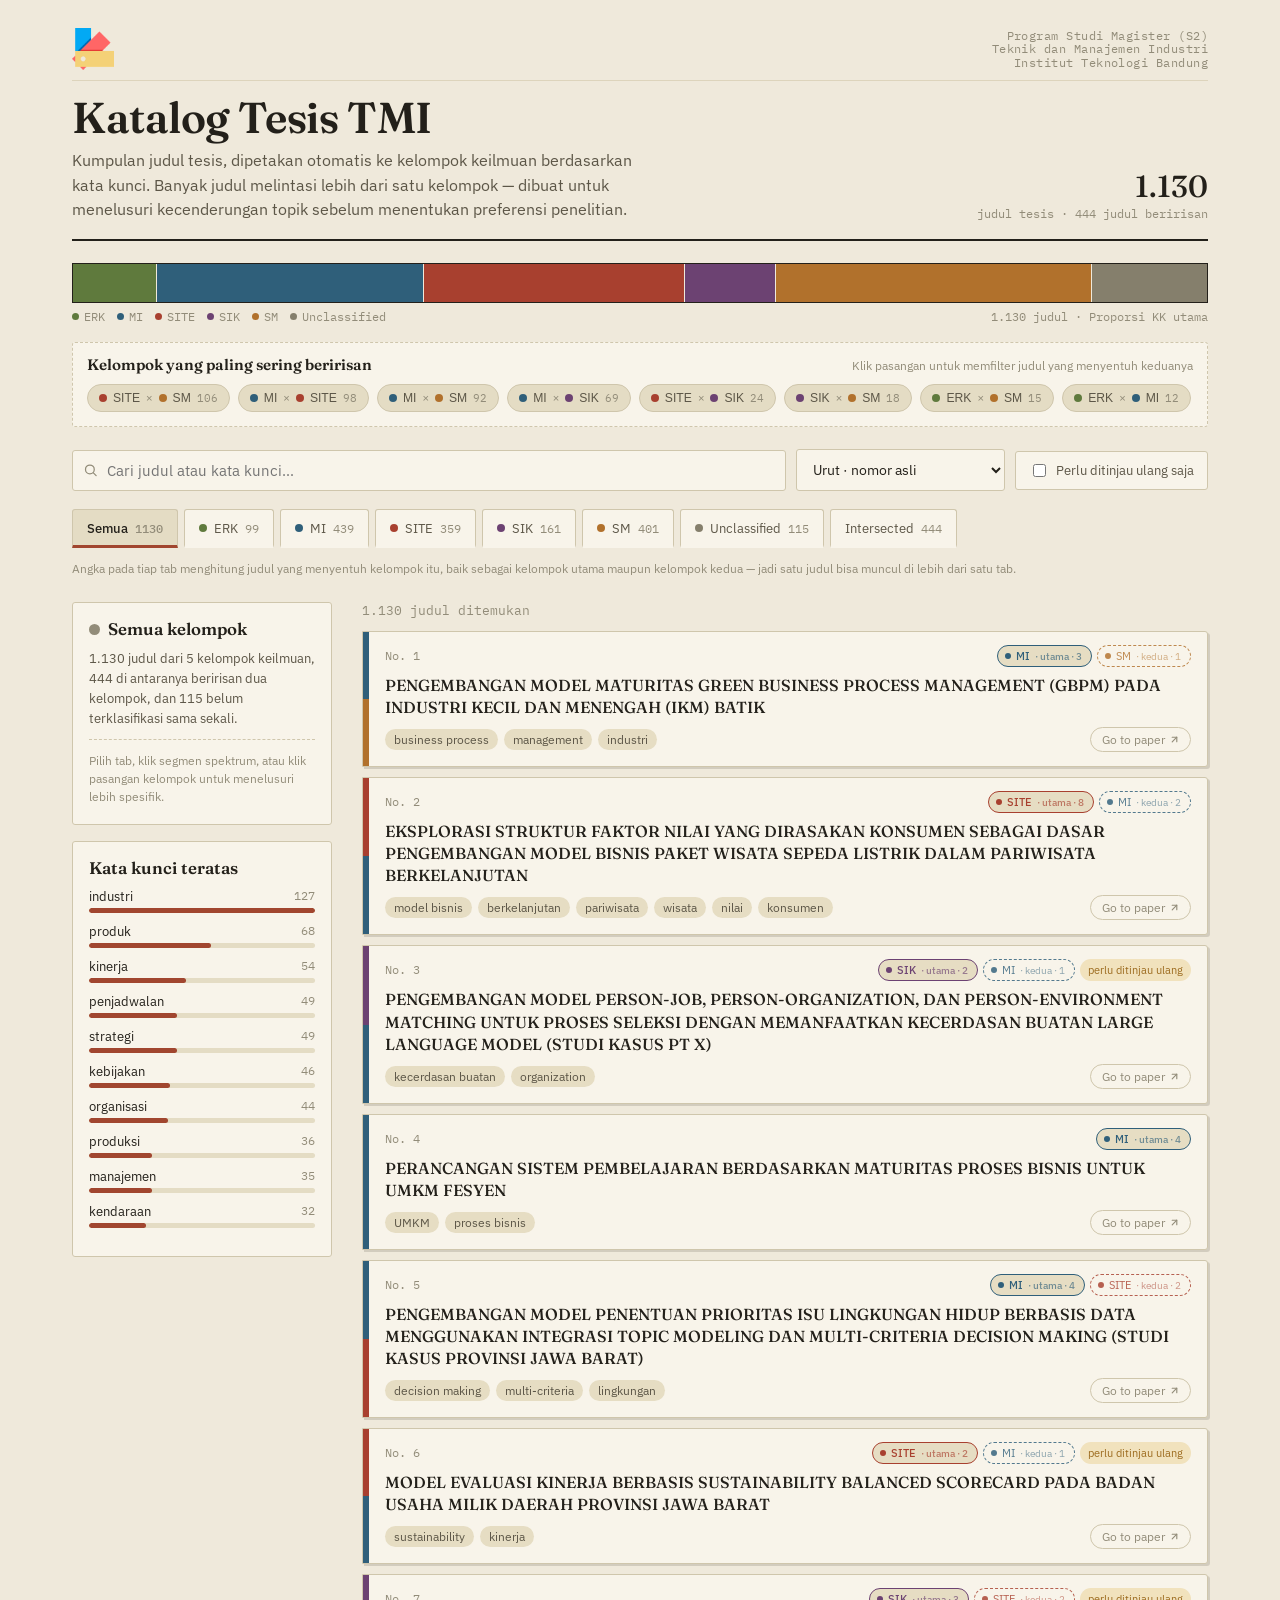
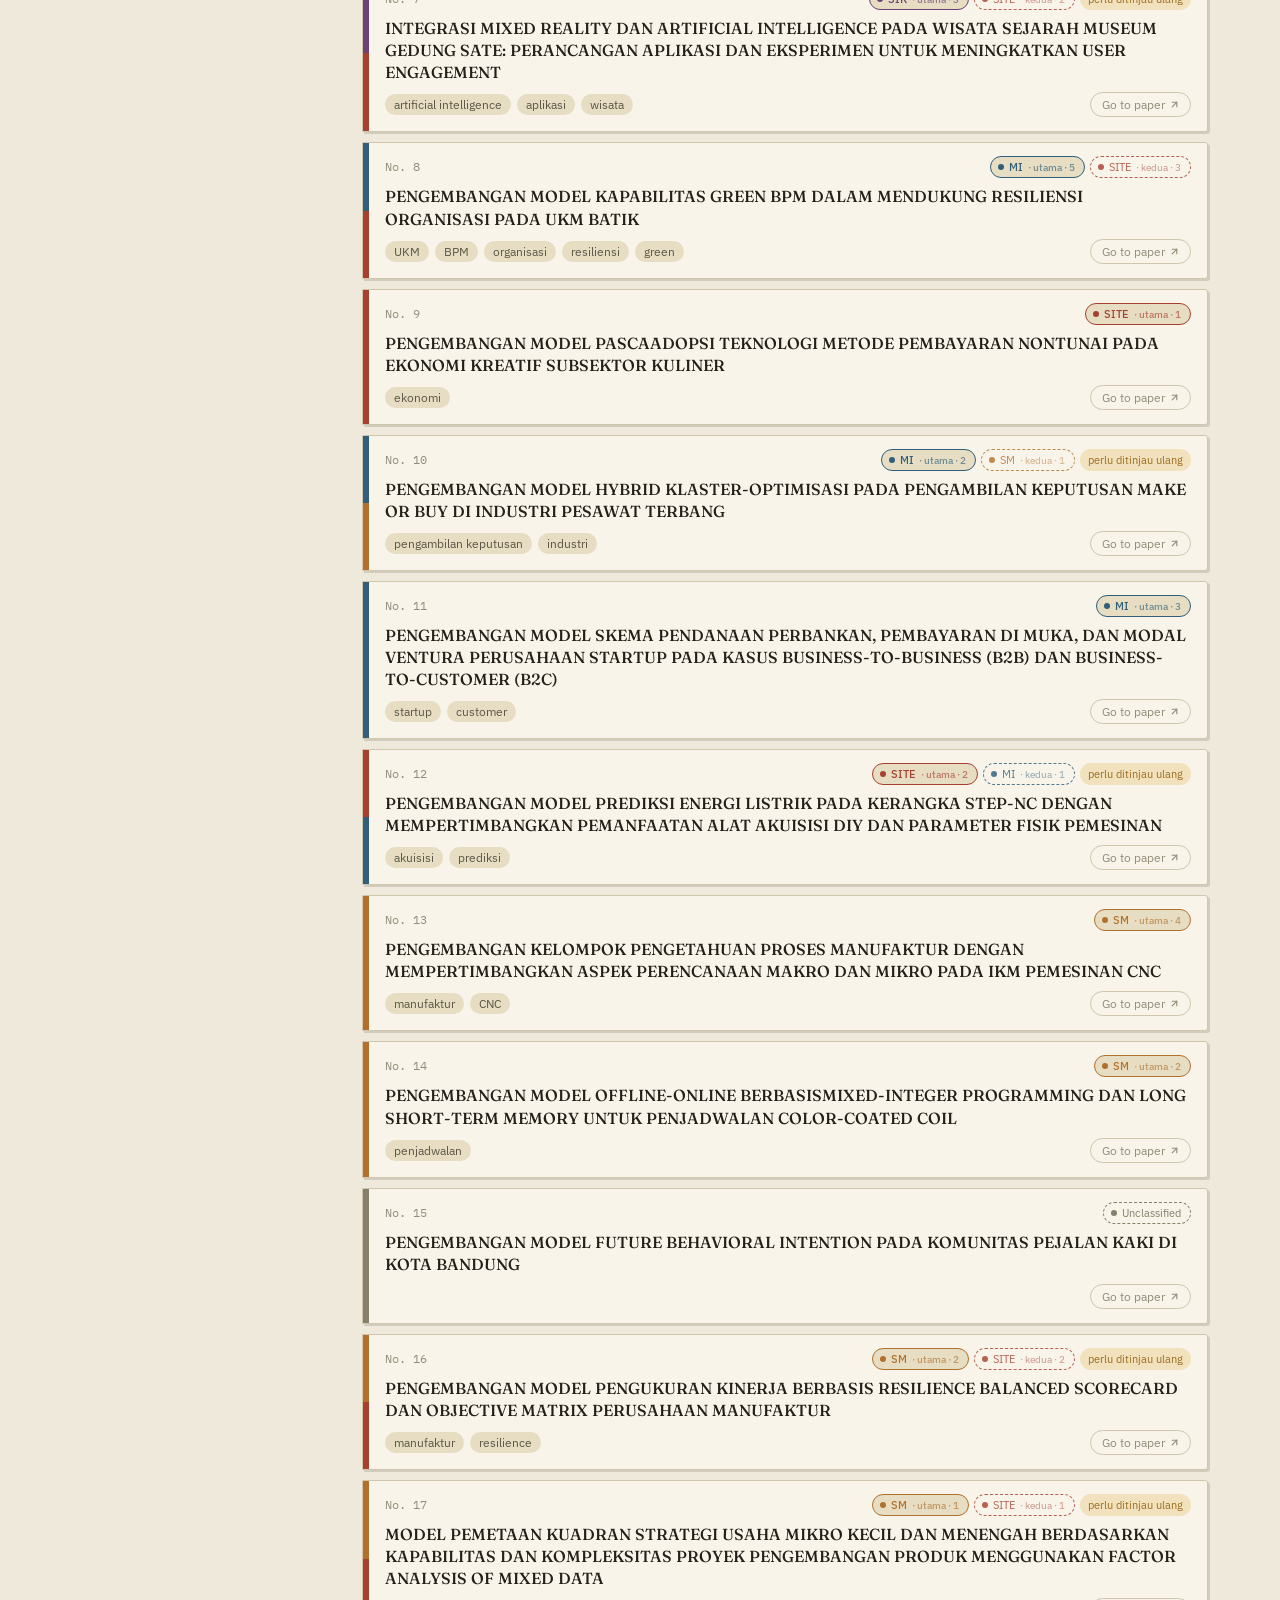
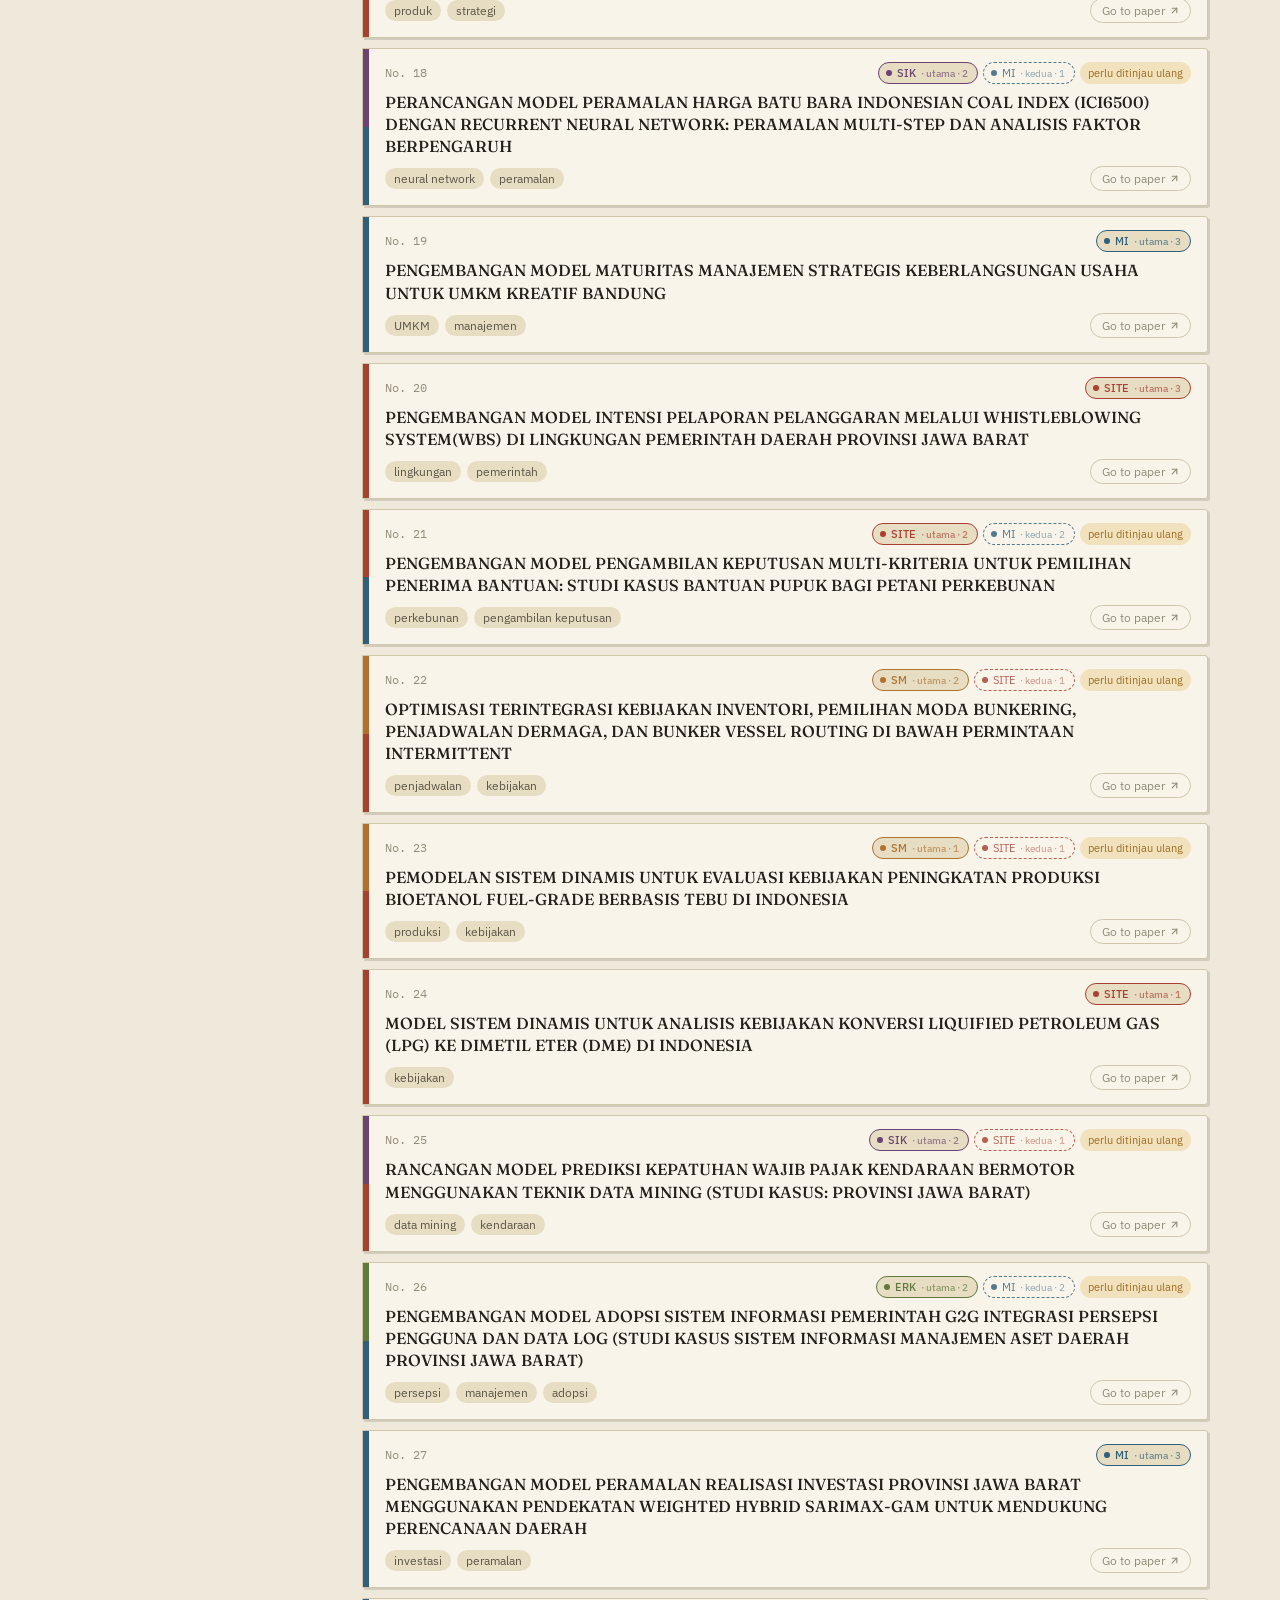
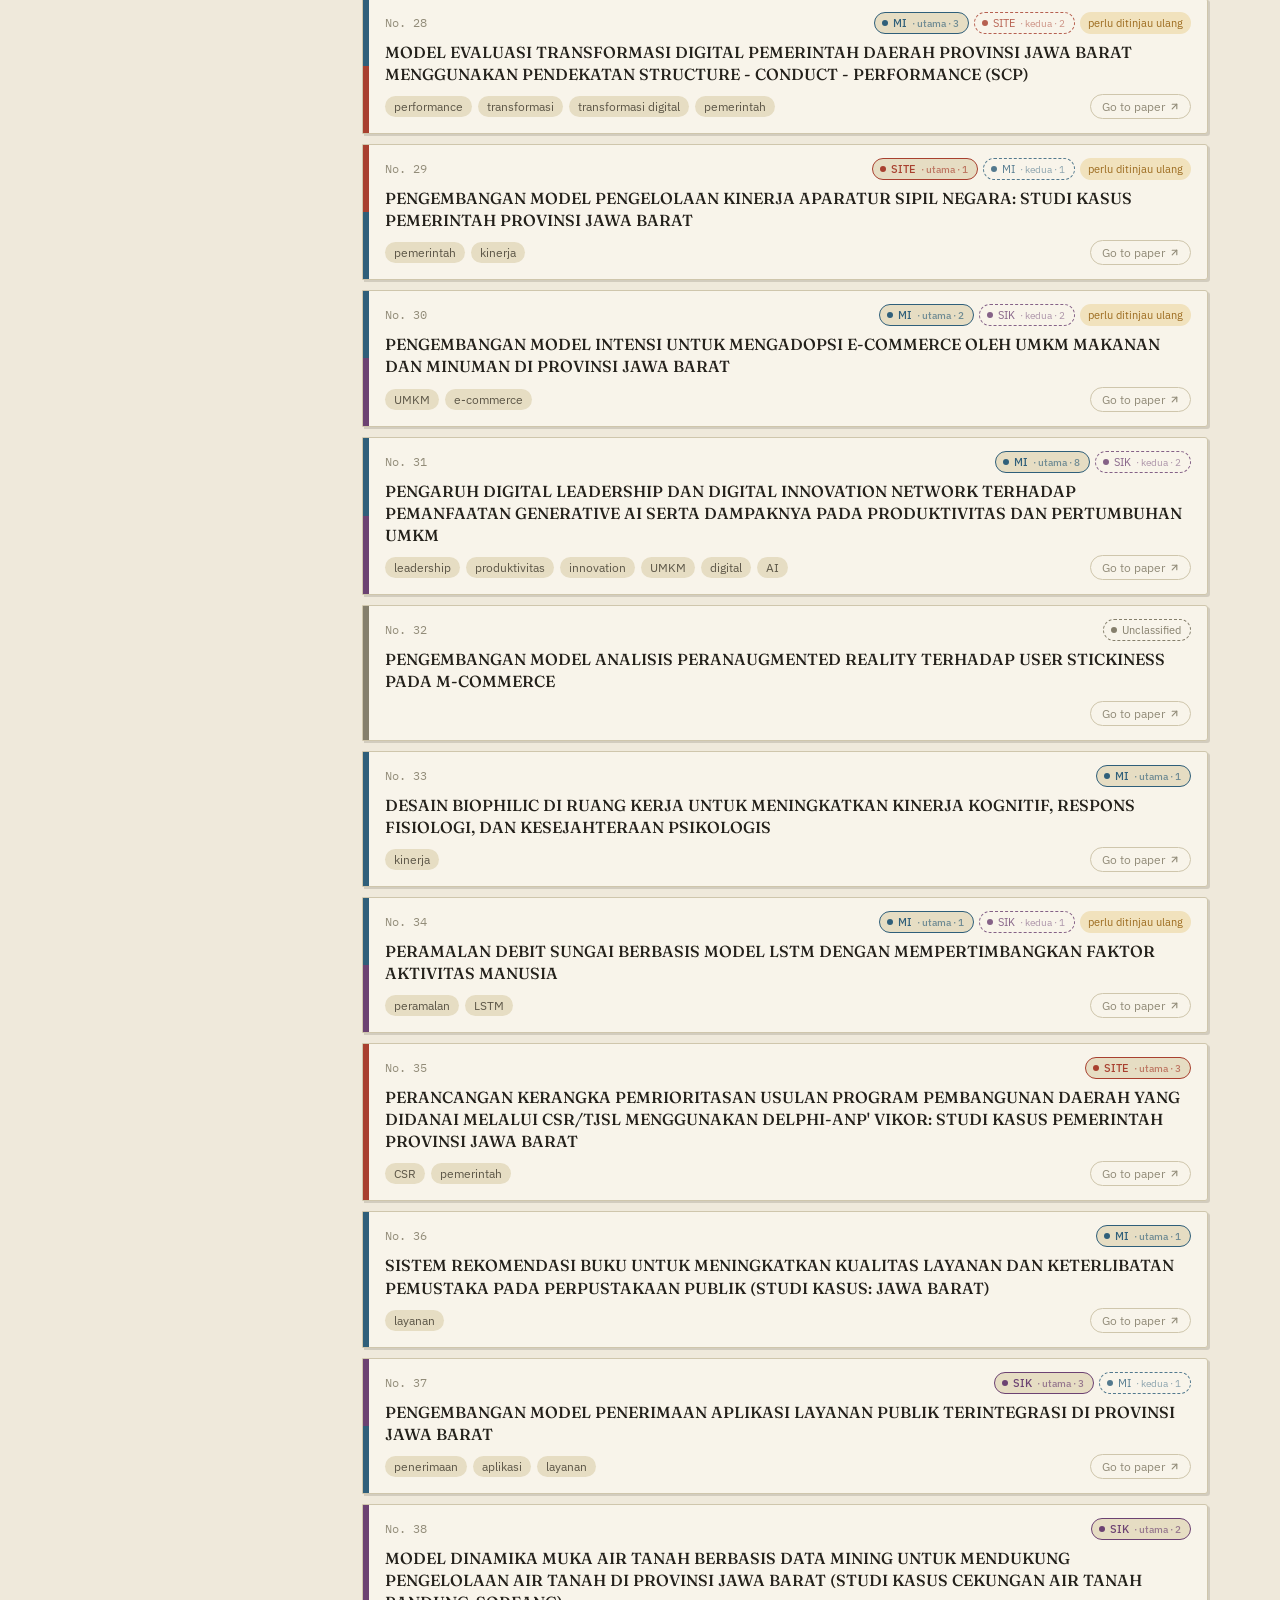
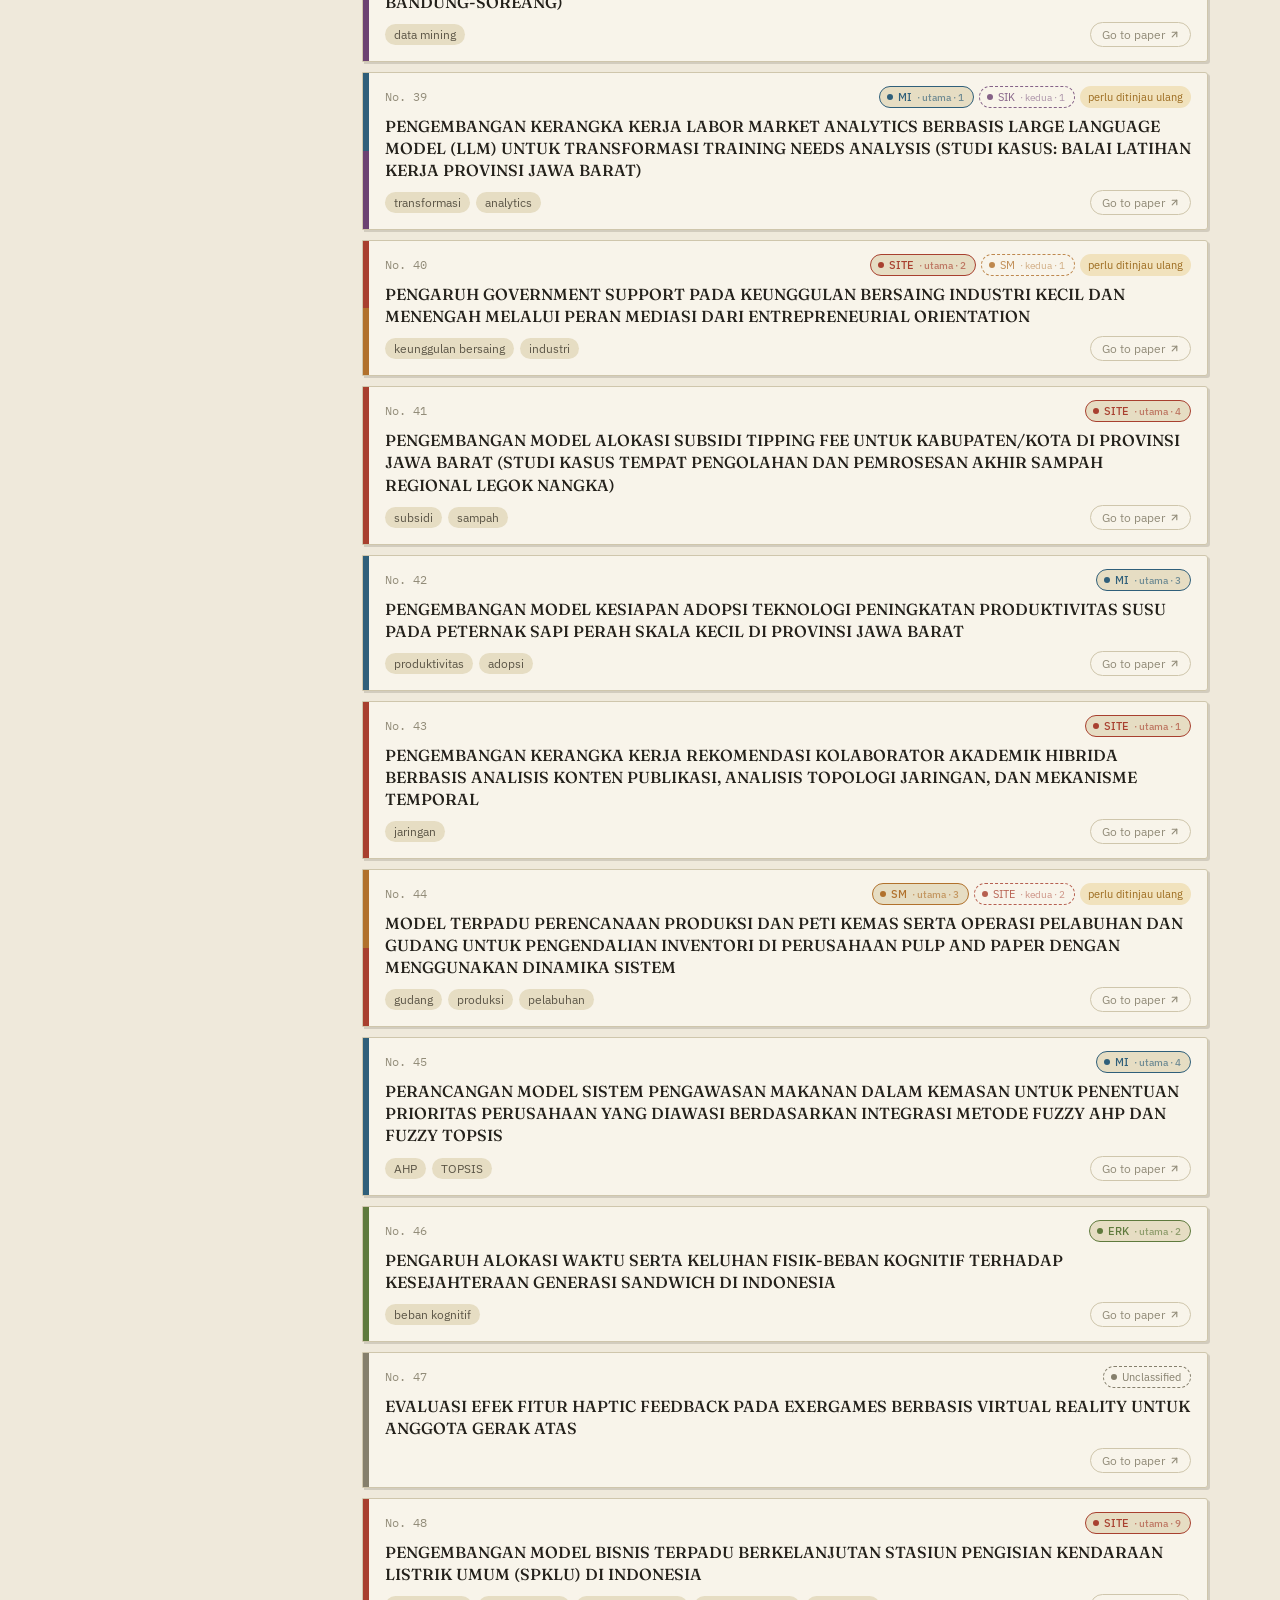
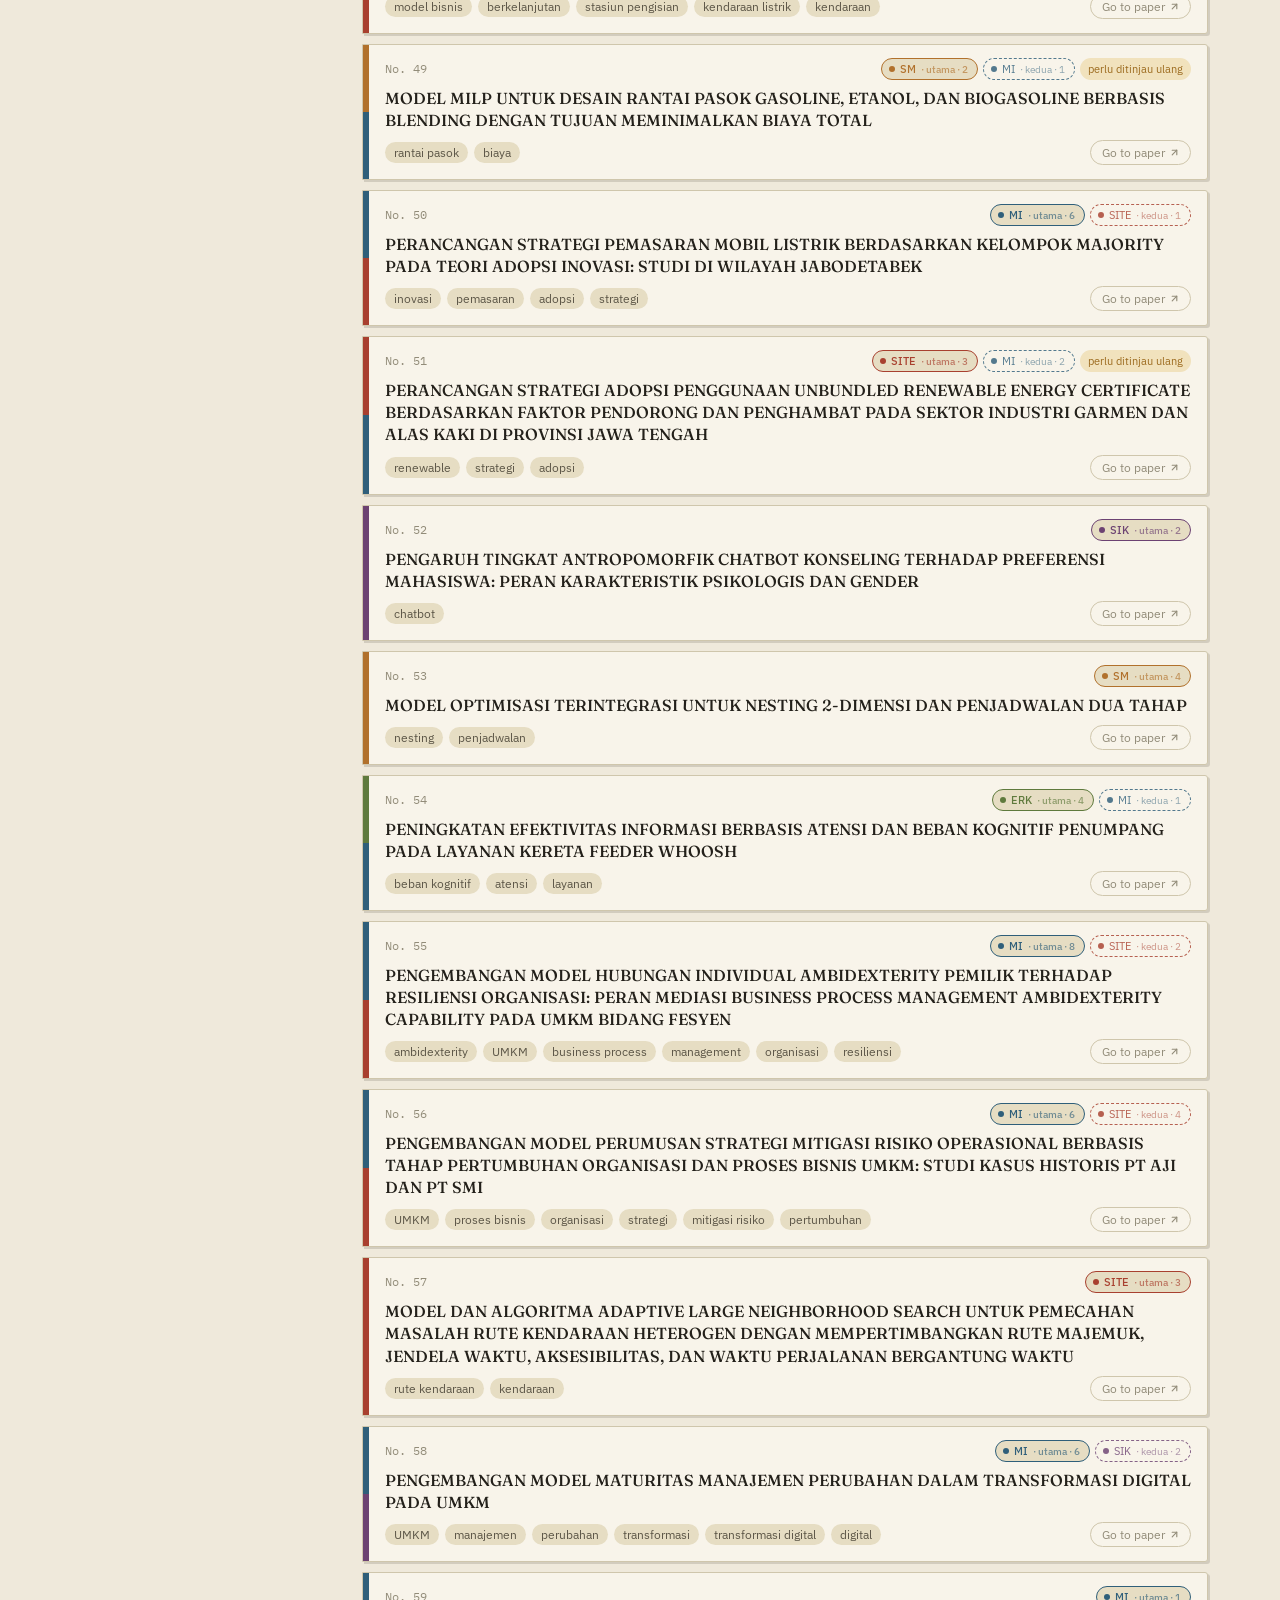
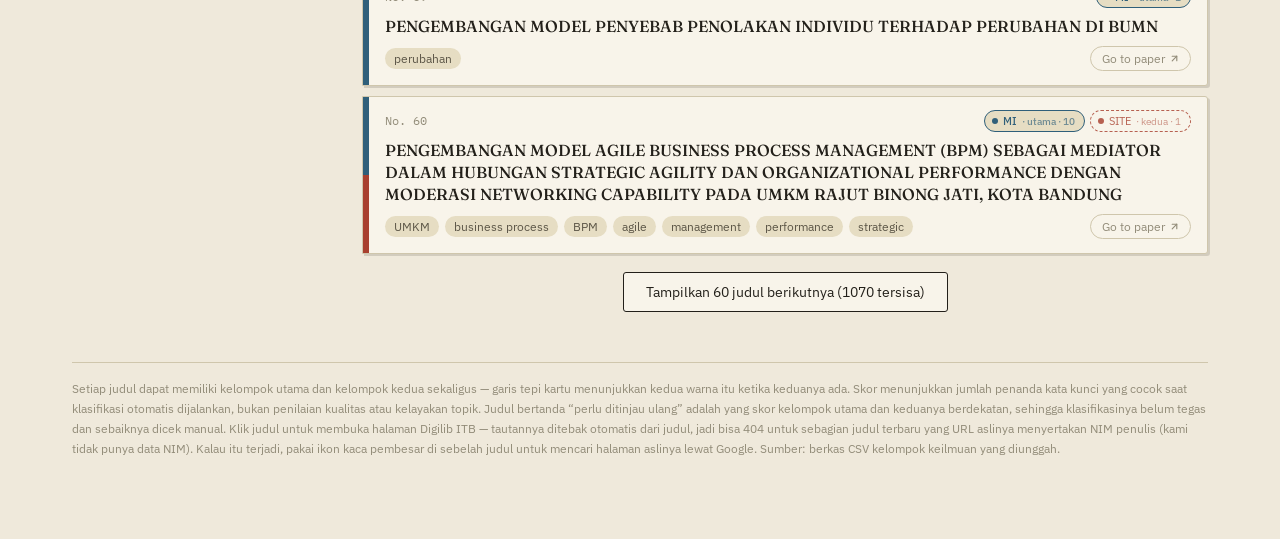
==== commit 92d44392: "Add UNCLASSIFIED to GROUPS for tab visibility Co-Authored-By: Claude Code <noreply@anthropic.com>" ====
--- a/index.html
+++ b/index.html
@@ -802,6 +802,7 @@
   var GROUPS = raw.groups;
   var THESES = raw.theses;
   var UNCLASSIFIED = { slug: 'tidak_terklasifikasi', label: 'Tidak Terklasifikasi', abbr: 'Unclassified' };
+GROUPS.push(UNCLASSIFIED);
 var groupBySlug = {};
 GROUPS.forEach(g => { groupBySlug[g.slug] = g; });
 var TABS_GROUPS = GROUPS;
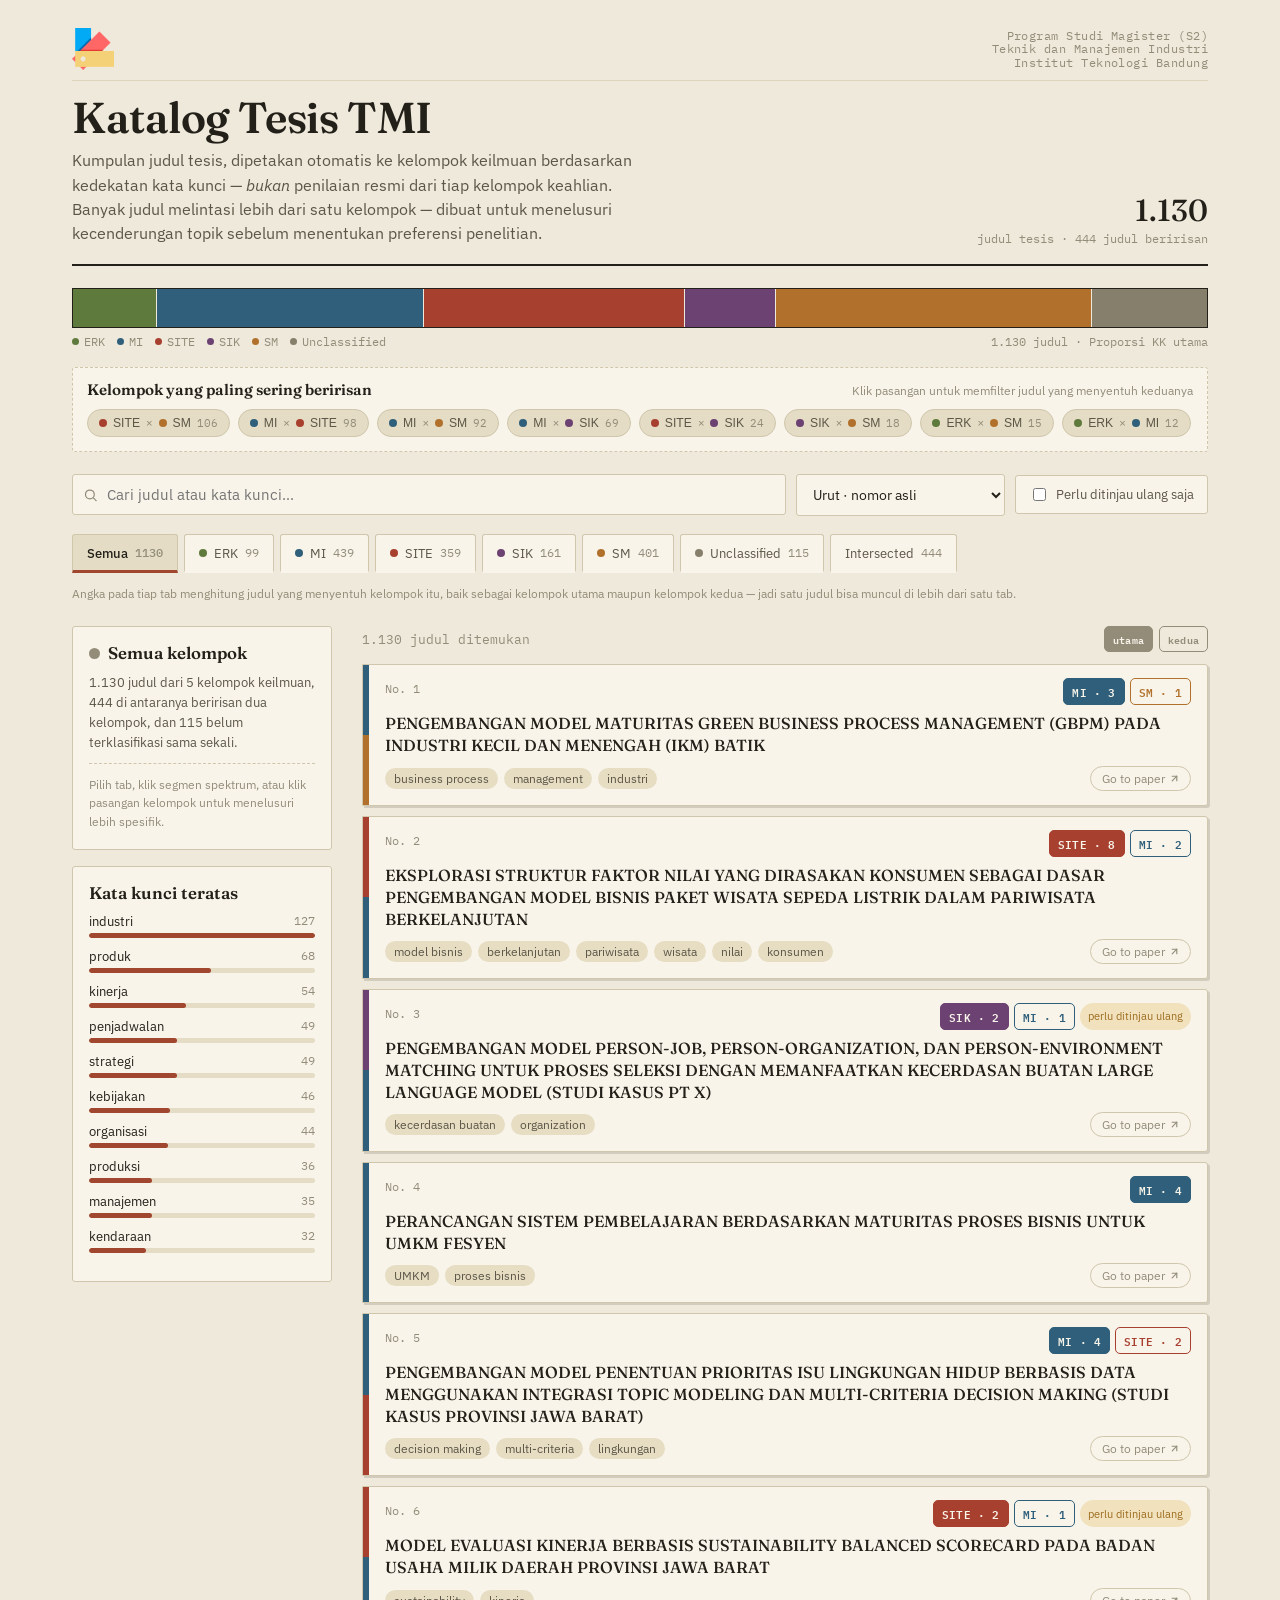
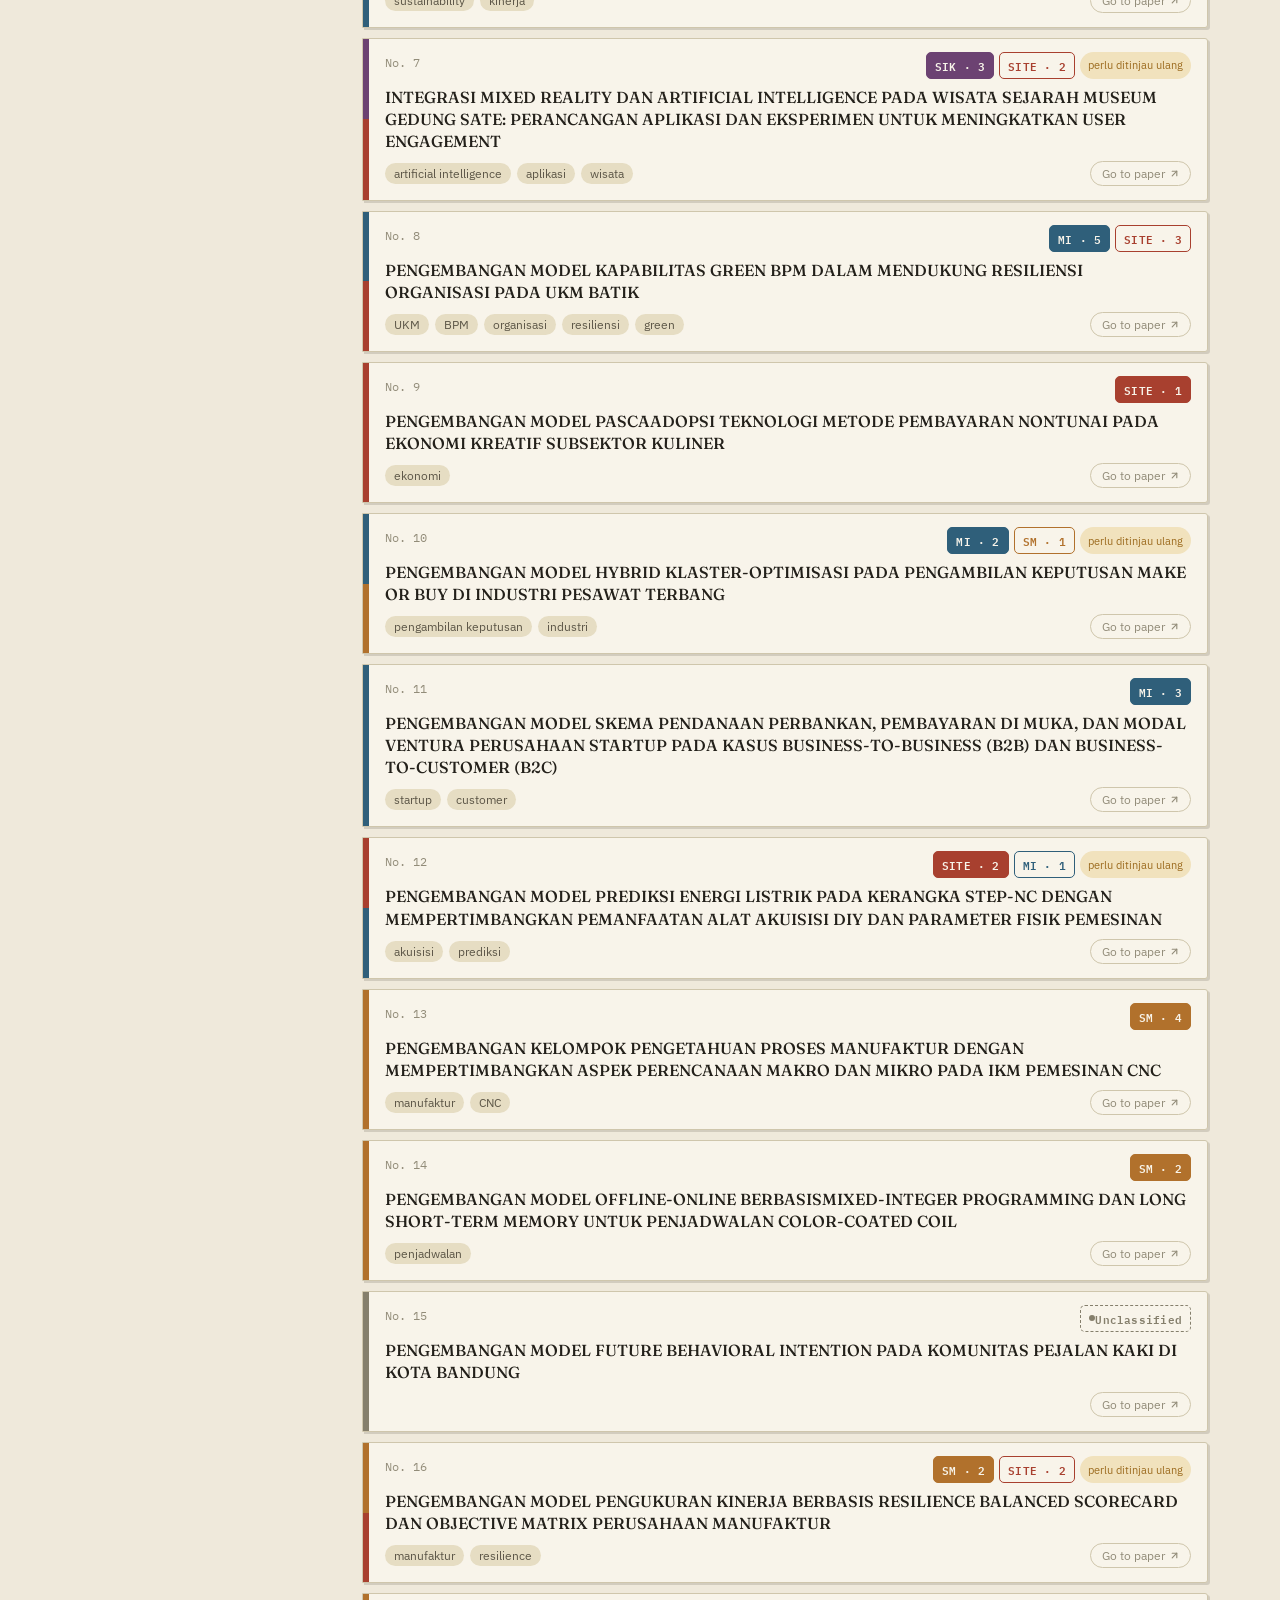
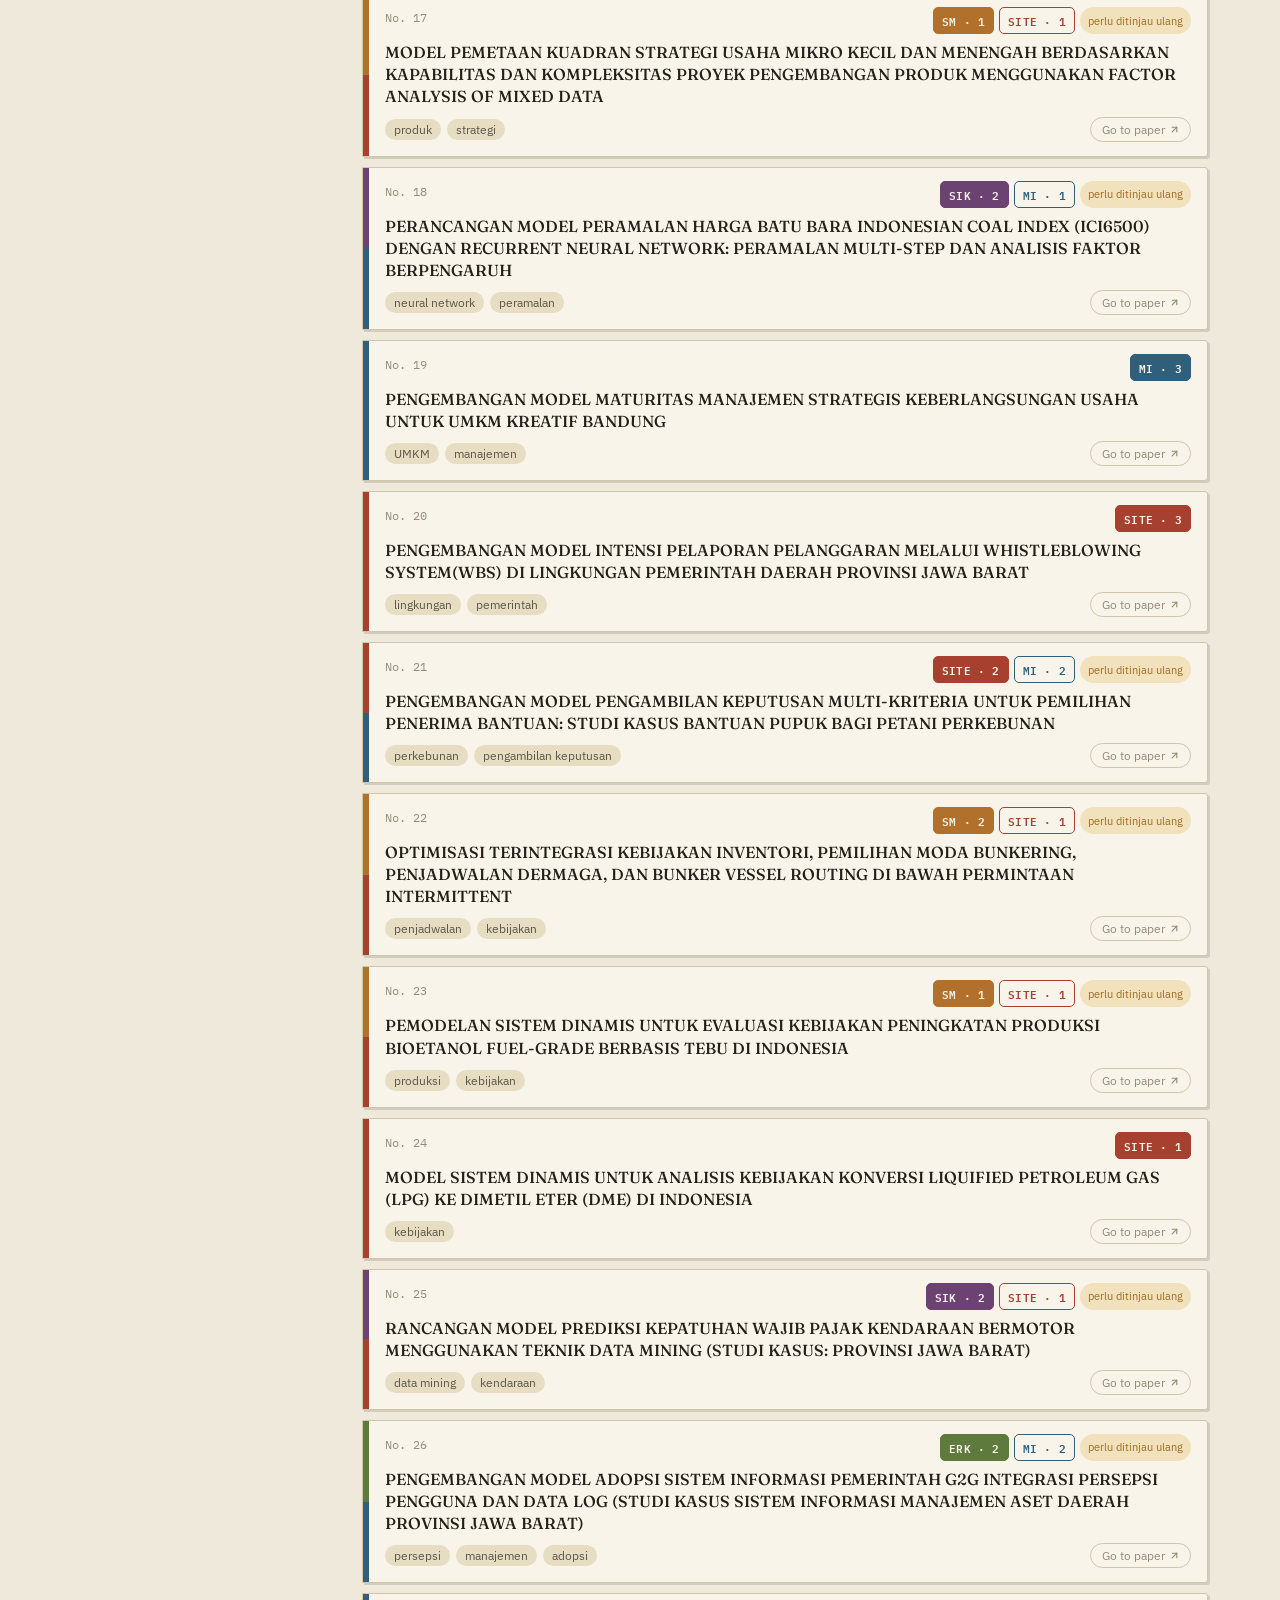
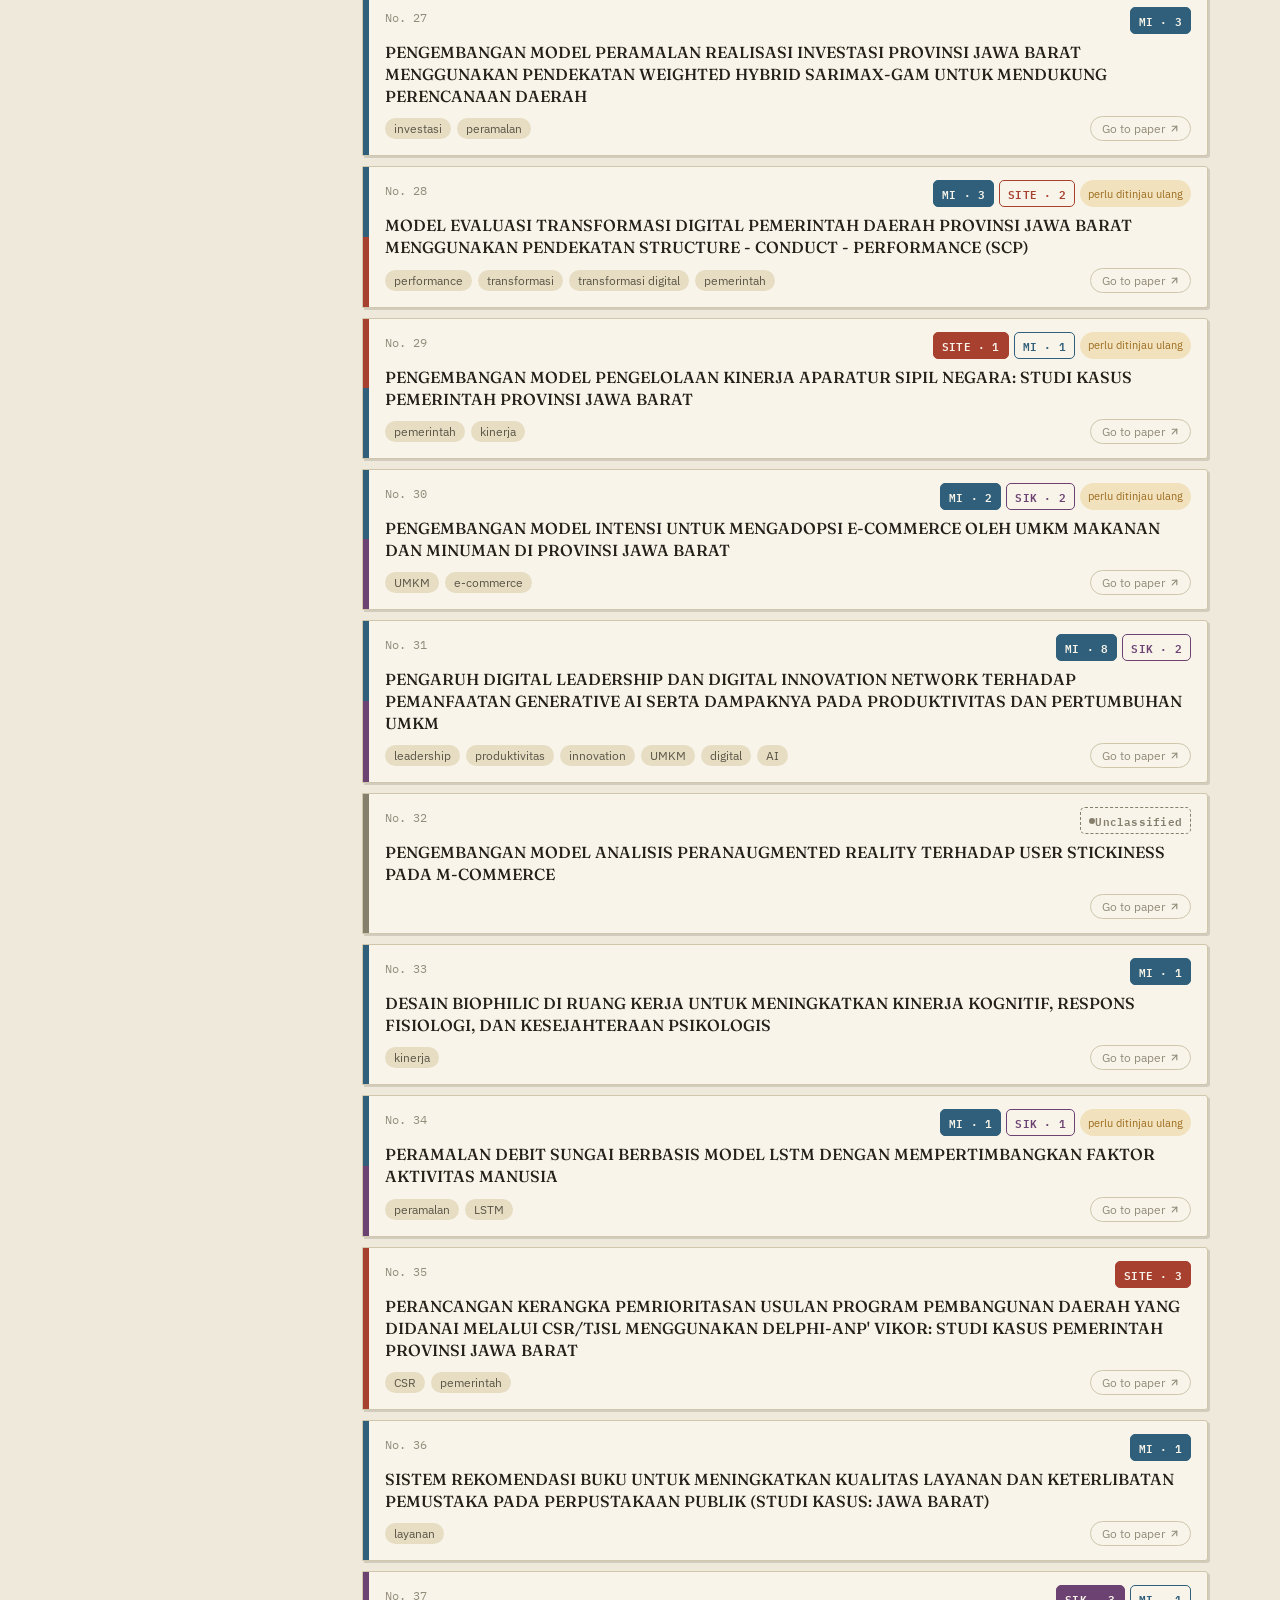
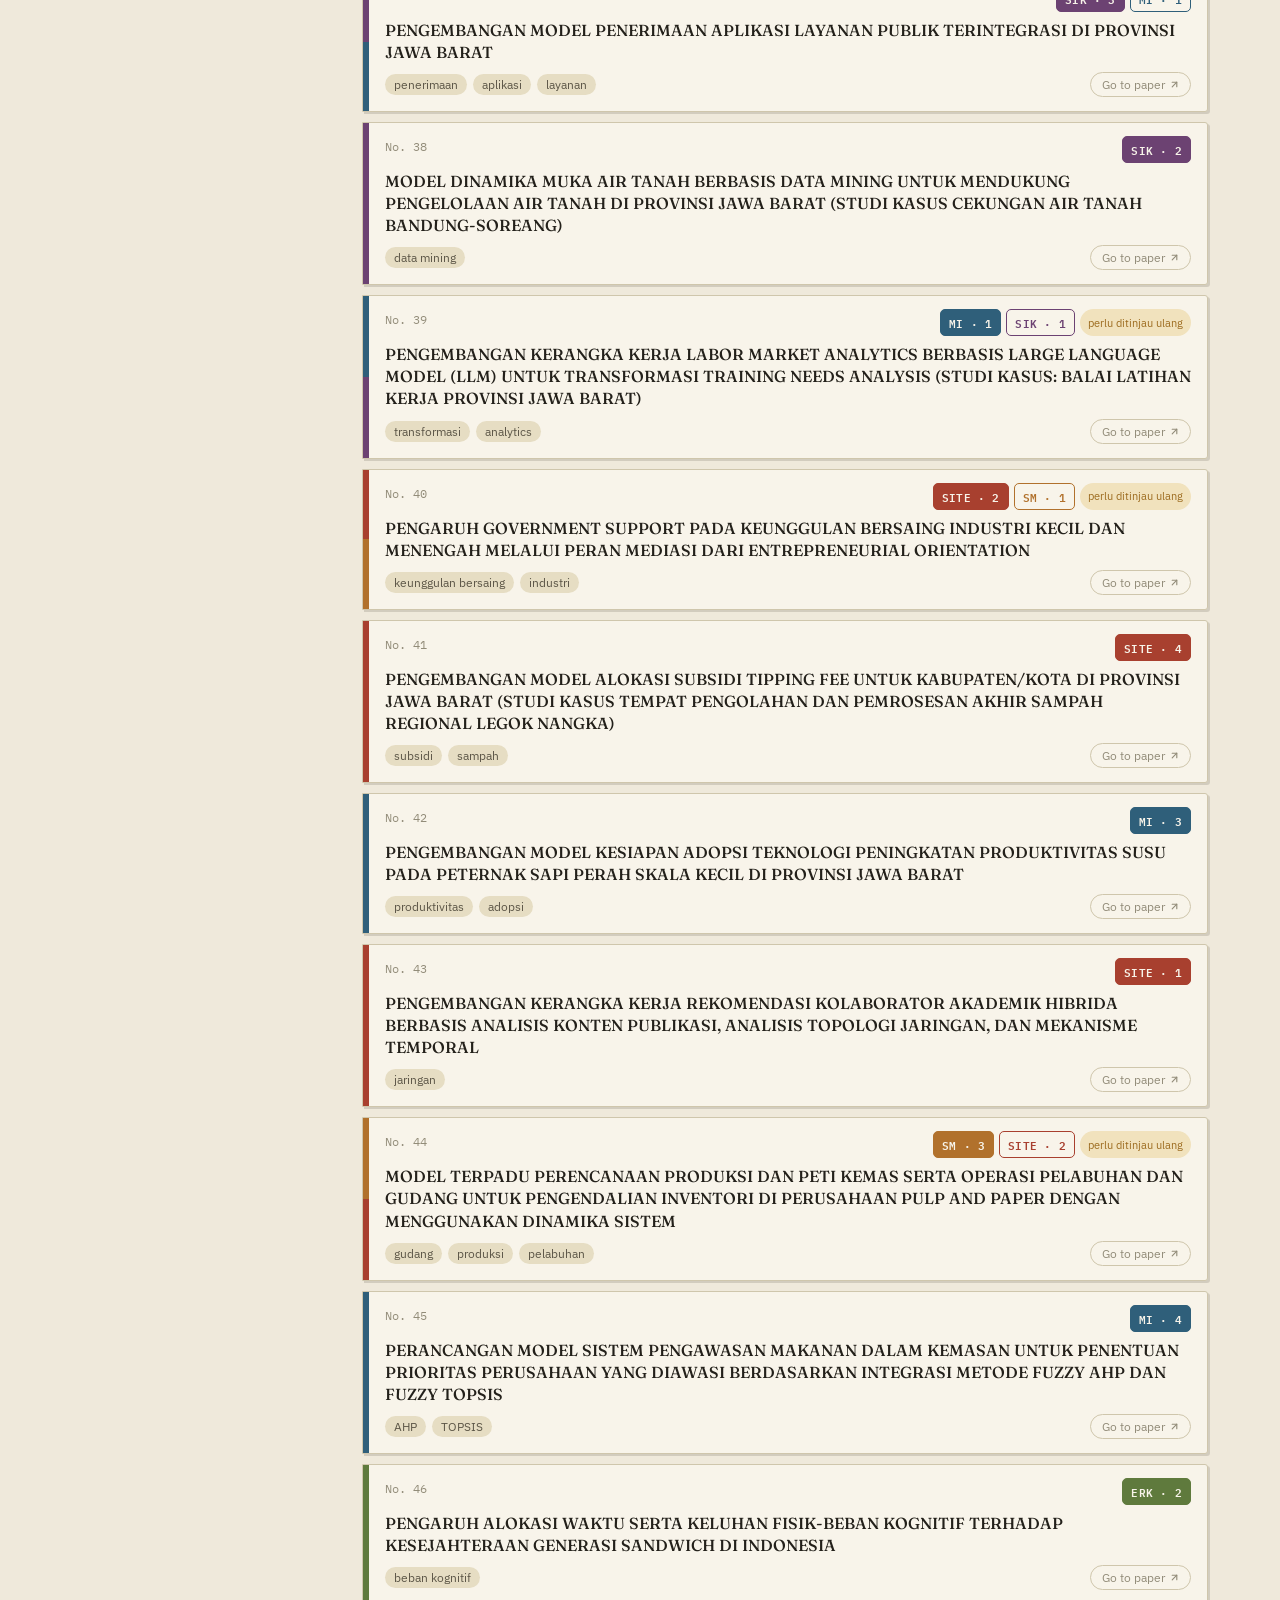
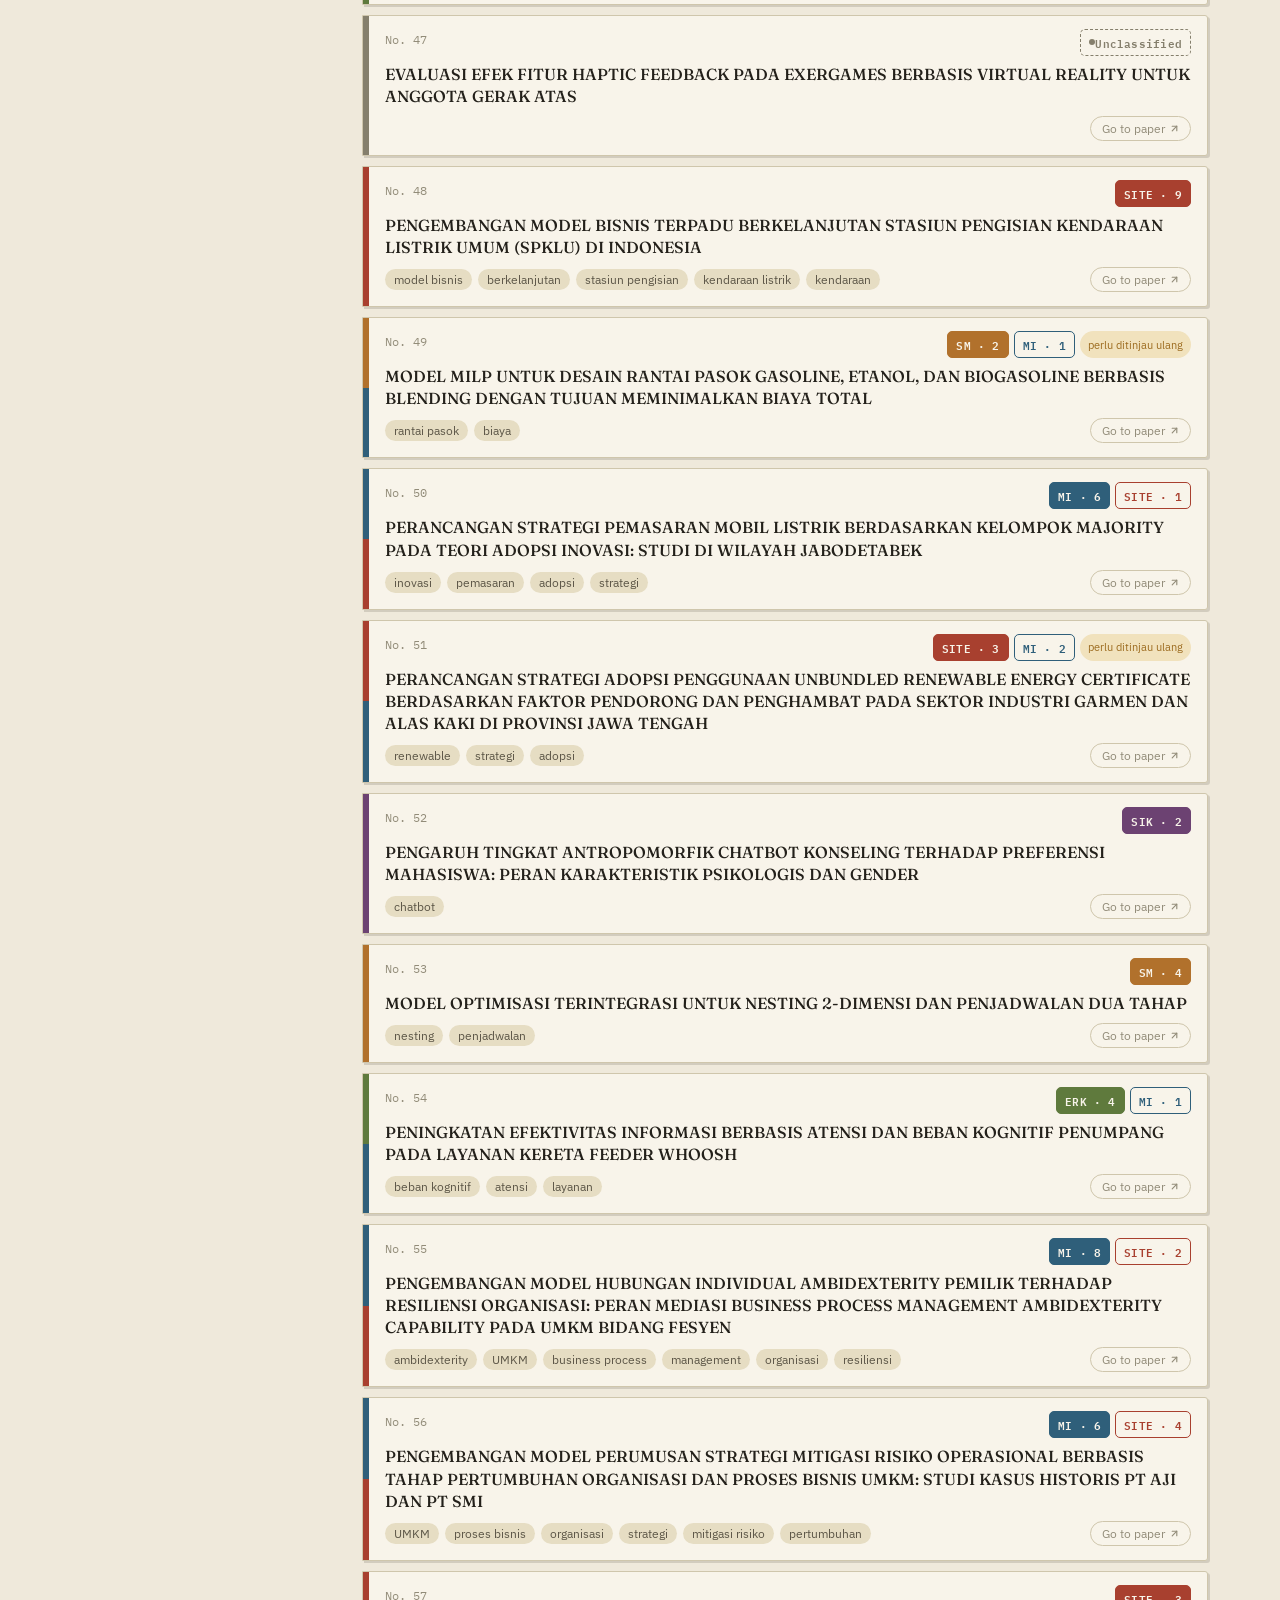
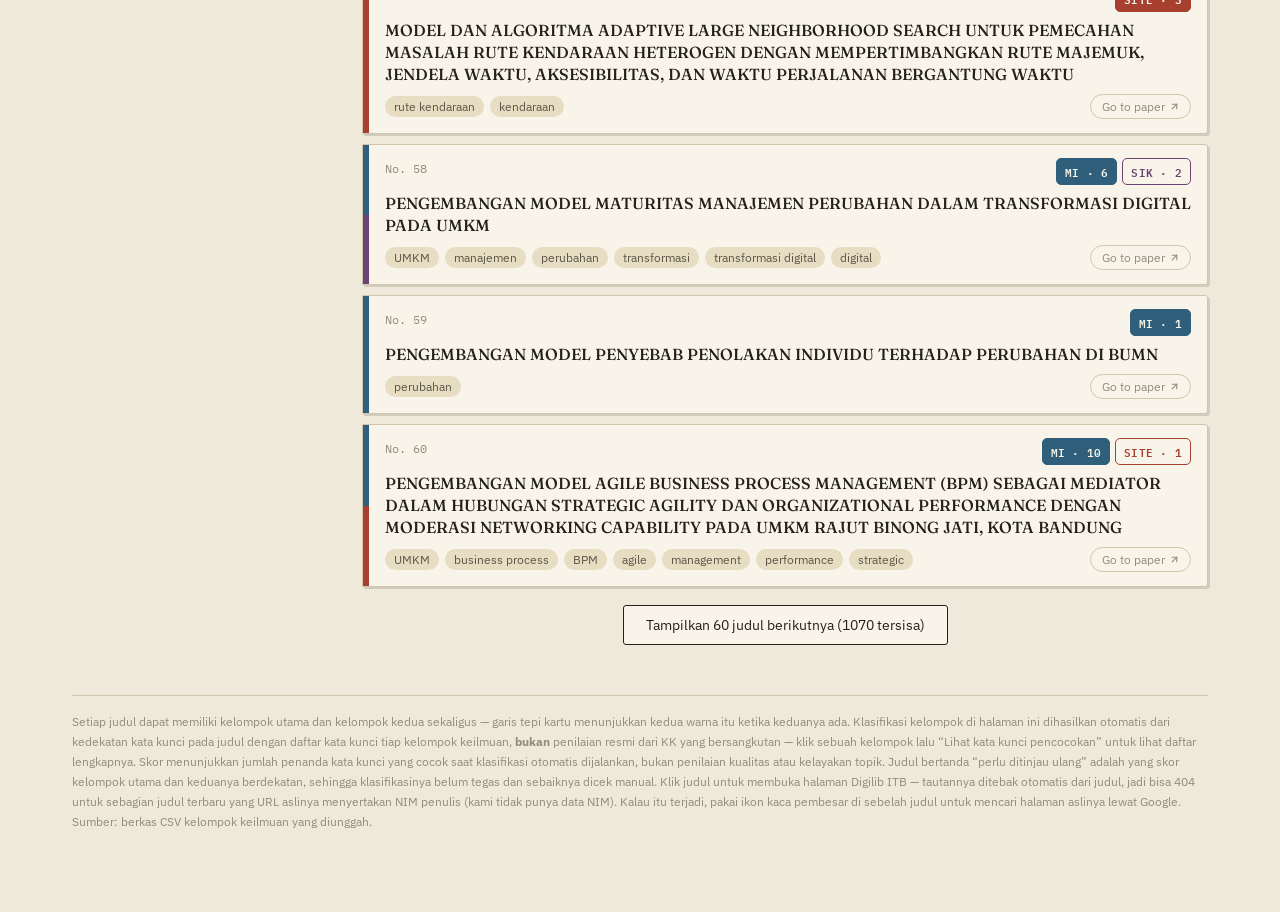
==== commit 400c284f: "update ui ux" ====
--- a/index.html
+++ b/index.html
@@ -410,8 +410,14 @@
   .panel {
     position: sticky;
     top: 18px;
-  }
-  @media (max-width: 820px) { .panel { position: static; } }
+    max-height: calc(100vh - 36px);
+    overflow-y: auto;
+    overscroll-behavior: contain;
+    -webkit-overflow-scrolling: touch;
+  }
+  @media (max-width: 820px) {
+    .panel { position: static; max-height: none; overflow-y: visible; }
+  }
 
   .panel-block {
     border: 1px solid var(--line);
@@ -546,6 +552,69 @@
     margin-bottom: 6px;
   }
 
+  .kwm-panel {
+    border-top: 1px dashed var(--line);
+    padding-top: 10px;
+    margin-top: 10px;
+  }
+  .kwm-toggle {
+    display: inline-flex;
+    align-items: center;
+    gap: 5px;
+    background: none;
+    border: none;
+    padding: 0;
+    margin-top: 4px;
+    font-family: inherit;
+    font-size: 0.76rem;
+    color: var(--focus);
+    cursor: pointer;
+  }
+  .kwm-toggle svg {
+    width: 11px;
+    height: 11px;
+    transition: transform 0.15s ease;
+  }
+  .kwm-panel.open .kwm-toggle svg { transform: rotate(90deg); }
+  .kwm-body { display: none; margin-top: 10px; }
+  .kwm-panel.open .kwm-body { display: block; }
+  .kwm-note {
+    font-size: 0.74rem;
+    color: var(--ink-faint);
+    line-height: 1.45;
+    margin: 0 0 10px;
+  }
+  .kwm-section-label {
+    font-size: 0.68rem;
+    text-transform: uppercase;
+    letter-spacing: 0.06em;
+    color: var(--ink-faint);
+    margin: 0 0 6px;
+  }
+  .kwm-section-label:not(:first-child) { margin-top: 12px; }
+  .kwm-chips {
+    display: flex;
+    flex-wrap: wrap;
+    gap: 5px;
+  }
+  .kwm-chip {
+    font-size: 0.71rem;
+    padding: 3px 9px;
+    border-radius: 20px;
+    border: 1px solid transparent;
+    white-space: nowrap;
+  }
+  .kwm-chip.strong {
+    background: var(--chip-bg);
+    color: var(--ink);
+    font-weight: 500;
+  }
+  .kwm-chip.weak {
+    background: transparent;
+    color: var(--ink-faint);
+    border-color: var(--line);
+  }
+
   /* ---------- List ---------- */
   .list-meta {
     font-size: 0.8rem;
@@ -597,17 +666,47 @@
   .mpill {
     display: inline-flex;
     align-items: center;
-    gap: 5px;
-    font-size: 0.7rem;
-    padding: 3px 9px 3px 7px;
-    border-radius: 20px;
-    border: 1px solid transparent;
+    font-size: 0.68rem;
+    font-family: 'IBM Plex Mono', monospace;
+    font-weight: 600;
+    letter-spacing: 0.02em;
+    padding: 3px 8px;
+    border-radius: 5px;
+    border: 1.5px solid transparent;
     white-space: nowrap;
   }
   .mpill .sw { width: 6px; height: 6px; border-radius: 50%; flex: none; }
-  .mpill.role-utama { font-weight: 500; }
-  .mpill.role-sekunder { opacity: 0.82; border-style: dashed; }
-  .mpill .role-tag { opacity: 0.65; font-size: 0.65rem; }
+  .mpill.role-utama { color: var(--paper-raised); }
+  .mpill.role-sekunder { background: transparent; }
+
+  .list-head {
+    display: flex;
+    align-items: center;
+    justify-content: space-between;
+    gap: 12px;
+    flex-wrap: wrap;
+    margin-bottom: 12px;
+  }
+  .list-head .list-meta { margin-bottom: 0; }
+  .role-legend {
+    display: flex;
+    align-items: center;
+    gap: 6px;
+  }
+  .role-legend .mpill {
+    font-size: 0.64rem;
+    padding: 3px 8px;
+  }
+  .role-legend .mpill.role-utama {
+    background: var(--ink-faint);
+    color: var(--paper-raised);
+    border-color: var(--ink-faint);
+  }
+  .role-legend .mpill.role-sekunder {
+    background: transparent;
+    color: var(--ink-faint);
+    border-color: var(--ink-faint);
+  }
   .review-pill {
     display: inline-flex;
     align-items: center;
@@ -717,7 +816,7 @@
   <header class="masthead">
     <div>
       <h1>Katalog Tesis TMI</h1>
-      <p class="dek">Kumpulan judul tesis, dipetakan otomatis ke kelompok keilmuan berdasarkan kata kunci. Banyak judul melintasi lebih dari satu kelompok &mdash; dibuat untuk menelusuri kecenderungan topik sebelum menentukan preferensi penelitian.</p>
+      <p class="dek">Kumpulan judul tesis, dipetakan otomatis ke kelompok keilmuan berdasarkan kedekatan kata kunci &mdash; <em>bukan</em> penilaian resmi dari tiap kelompok keahlian. Banyak judul melintasi lebih dari satu kelompok &mdash; dibuat untuk menelusuri kecenderungan topik sebelum menentukan preferensi penelitian.</p>
     </div>
     <div class="meta">
       <strong id="totalCount">—</strong>
@@ -765,7 +864,13 @@
     </aside>
 
     <main>
-      <div class="list-meta" id="listMeta"></div>
+      <div class="list-head">
+        <div class="list-meta" id="listMeta"></div>
+        <div class="role-legend">
+          <span class="mpill role-utama">utama</span>
+          <span class="mpill role-sekunder">kedua</span>
+        </div>
+      </div>
       <div id="cardList"></div>
       <div id="emptyState" class="empty-state" style="display:none;">
         <strong>Tidak ada judul yang cocok.</strong>
@@ -778,7 +883,7 @@
   </div>
 
   <footer>
-    Setiap judul dapat memiliki kelompok utama dan kelompok kedua sekaligus &mdash; garis tepi kartu menunjukkan kedua warna itu ketika keduanya ada. Skor menunjukkan jumlah penanda kata kunci yang cocok saat klasifikasi otomatis dijalankan, bukan penilaian kualitas atau kelayakan topik. Judul bertanda &ldquo;perlu ditinjau ulang&rdquo; adalah yang skor kelompok utama dan keduanya berdekatan, sehingga klasifikasinya belum tegas dan sebaiknya dicek manual. Klik judul untuk membuka halaman Digilib ITB &mdash; tautannya ditebak otomatis dari judul, jadi bisa 404 untuk sebagian judul terbaru yang URL aslinya menyertakan NIM penulis (kami tidak punya data NIM). Kalau itu terjadi, pakai ikon kaca pembesar di sebelah judul untuk mencari halaman aslinya lewat Google. Sumber: berkas CSV kelompok keilmuan yang diunggah.
+    Setiap judul dapat memiliki kelompok utama dan kelompok kedua sekaligus &mdash; garis tepi kartu menunjukkan kedua warna itu ketika keduanya ada. Klasifikasi kelompok di halaman ini dihasilkan otomatis dari kedekatan kata kunci pada judul dengan daftar kata kunci tiap kelompok keilmuan, <strong>bukan</strong> penilaian resmi dari KK yang bersangkutan &mdash; klik sebuah kelompok lalu &ldquo;Lihat kata kunci pencocokan&rdquo; untuk lihat daftar lengkapnya. Skor menunjukkan jumlah penanda kata kunci yang cocok saat klasifikasi otomatis dijalankan, bukan penilaian kualitas atau kelayakan topik. Judul bertanda &ldquo;perlu ditinjau ulang&rdquo; adalah yang skor kelompok utama dan keduanya berdekatan, sehingga klasifikasinya belum tegas dan sebaiknya dicek manual. Klik judul untuk membuka halaman Digilib ITB &mdash; tautannya ditebak otomatis dari judul, jadi bisa 404 untuk sebagian judul terbaru yang URL aslinya menyertakan NIM penulis (kami tidak punya data NIM). Kalau itu terjadi, pakai ikon kaca pembesar di sebelah judul untuk mencari halaman aslinya lewat Google. Sumber: berkas CSV kelompok keilmuan yang diunggah.
   </footer>
 
 </div>
@@ -865,6 +970,31 @@
     }
   };
 
+  // ---------- keyword classifier reference (dari SPECIALIZATIONS di script Python) ----------
+  // slug di sini disesuaikan dengan slug yang dipakai di data (raw.groups), bukan slug internal script.
+  var KEYWORD_MAP = {
+    sistem_manufaktur: {
+      strong: ['manufaktur', 'manufacturing', 'assembly', 'perakitan', 'CNC', 'machining', 'casting', 'foaming', 'injection molding', 'extruder', 'tooling', 'fixture', 'jig', 'layout pabrik', 'automasi', 'otomasi', 'robot', 'robotika', 'AGV', 'conveyor', 'quality control', 'pengendalian kualitas', 'SPC', 'six sigma', 'lean manufacturing', 'TPM', 'perawatan mesin', 'OEE', 'process improvement', 'optimasi proses', 'discrete event', 'product design', 'prototype', '3D printing', 'additive manufacturing', 'supply chain', 'rantai pasok', 'logistik', 'distribusi', 'inventory', 'persediaan', 'warehouse', 'gudang', 'material handling', 'forklift', 'nesting', 'cutting', 'scheduling', 'penjadwalan', 'sequencing', 'fleet management', 'transportation', 'peta kendali', 'control chart', 'sampling plan', 'rencana sampling', 'chemical milling', 'sheet metal forming'],
+      weak: ['produksi', 'pabrik', 'industri', 'produk', 'mesin', 'maintenance', 'reliability', 'simulasi', 'lean']
+    },
+    sistem_industri_rantai_nilai: {
+      strong: ['rantai nilai', 'value chain', 'nilai tambah', 'value stream', 'kompetitif', 'competitive', 'keunggulan bersaing', 'daya saing', 'business model', 'model bisnis', 'canvas', 'BMC', 'merger', 'akuisisi', 'divestasi', 'restrukturisasi', 'ESG', 'carbon', 'emisi', 'energi terbarukan', 'EBT', 'renewable', 'life cycle assessment', 'LCA', 'daur ulang', 'recycling', 'circular economy', 'ekonomi sirkular', 'risk management', 'manajemen risiko', 'mitigasi risiko', 'resilience', 'resiliensi', 'ketahanan', 'tangguh', 'stakeholder', 'pemangku kepentingan', 'CSR', 'corporate social', 'SNI', 'sertifikasi', 'akreditasi', 'sustainability', 'berkelanjutan', 'lingkungan', 'environmental', 'komoditas', 'komoditi', 'harga komoditas', 'fluktuasi harga', 'karet', 'getah karet', 'kelapa sawit', 'sawit', 'crude palm oil', 'CPO', 'kopi', 'kakao', 'batubara', 'nikel', 'timah', 'ekspor', 'impor', 'perdagangan internasional', 'neraca perdagangan', 'harga pasar', 'harga global', 'agroindustri', 'komoditas pertanian', 'rute kendaraan', 'vehicle routing', 'lokasi fasilitas', 'facility location', 'lokasi-alokasi fasilitas', 'jaringan distribusi', 'distribution network', 'rute kapal', 'penentuan rute', 'moda transportasi', 'transportasi umum', 'angkutan umum', 'angkutan', 'pelabuhan', 'terminal', 'bandara', 'penerbangan', 'stasiun pengisian', 'kendaraan listrik', 'electric vehicle', 'depot', 'jaringan hub', 'kapal', 'pelayaran', 'petikemas', 'kontainer', 'transshipment', 'wisatawan', 'pariwisata', 'wisata', 'sektor ekonomi', 'perekonomian', 'sektor pertanian', 'agribisnis', 'perkebunan', 'koperasi', 'tarif', 'willingness to pay', 'subsidi', 'pembangunan sektor', 'kebijaksanaan pembangunan', 'harga air', 'jasa telekomunikasi', 'depo', 'vehicle flow', 'fleet vehicle', 'pickup and delivery', 'cross-docking', 'fourth party logistic', 'sampah', 'limbah', 'persampahan', 'insinerator', 'dirgantara'],
+      weak: ['strategi', 'strategic', 'pertumbuhan', 'growth', 'scaling', 'ekspansi', 'kebijakan', 'policy', 'regulasi', 'regulation', 'pemerintah', 'ekonomi', 'economic', 'GDP', 'makroekonomi', 'industri 4.0', 'transformasi digital', 'digitalisasi', 'green', 'standar', 'standard', 'ISO', 'kendaraan', 'jaringan']
+    },
+    ergonomi_rekayasa_kerja: {
+      strong: ['ergonomi', 'ergonomic', 'human factors', 'faktor manusia', 'antropometri', 'anthropometry', 'postur', 'posture', 'beban kerja', 'workload', 'beban fisik', 'physical load', 'kelelahan', 'fatigue', 'nyeri', 'pain', 'MSDs', 'musculoskeletal', 'kerja fisik', 'physical work', 'aktivitas otot', 'EMG', 'thermal', 'kebisingan', 'noise', 'getaran', 'vibration', 'pencahayaan', 'lighting', 'illumination', 'K3', 'kecelakaan', 'accident', 'hazard', 'APD', 'PPE', 'helm', 'masker', 'pelindung', 'cognitive load', 'beban kognitif', 'mental workload', 'atensi', 'persepsi', 'perception', 'biomekanika', 'biomechanics', 'kinerja manusia', 'human performance', 'shift work', 'kerja shift', 'jam kerja', 'work schedule', 'prosthesis', 'prostetik', 'kaki palsu', 'tangan palsu', 'workplace design', 'desain tempat kerja', 'workstation', 'perilaku berkendara', 'perilaku berisiko', 'berkendara', 'mengemudi', 'pengemudi', 'pengendara', 'naturalistic riding', 'naturalistic driving', 'driving behavior', 'riding behavior', 'kewaspadaan', 'kantuk', 'sleepiness', 'alertness', 'situation awareness', 'performansi mengemudi', 'masinis', 'waktu reaksi', 'reaction time'],
+      weak: ['kenyamanan', 'comfort', 'keselamatan', 'safety', 'usability', 'user experience', 'UX', 'interface', 'antarmuka', 'attention', 'pilot', 'simulator']
+    },
+    manajemen_industri: {
+      strong: ['kepemimpinan', 'leadership', 'motivasi', 'motivation', 'SDM', 'human resource', 'talenta', 'talent', 'karyawan', 'pegawai', 'KPI', 'produktivitas', 'productivity', 'inovasi', 'innovation', 'ambidexterity', 'exploration', 'exploitation', 'learning organization', 'organisasi pembelajar', 'knowledge management', 'change management', 'budaya organisasi', 'decision making', 'pengambilan keputusan', 'multi-criteria', 'AHP', 'TOPSIS', 'project management', 'manajemen proyek', 'portofolio', 'quality management', 'TQM', 'ISO 9001', 'mutu', 'supply chain management', 'vendor', 'supplier', 'pemasok', 'pembelian', 'procurement', 'pengadaan', 'kontrak', 'UMKM', 'UKM', 'usaha kecil', 'startup', 'wirausaha', 'business process', 'BPM', 'proses bisnis', 'workflow', 'agile', 'scrum', 'kanban', 'continuous improvement', 'marketing', 'pemasaran', 'brand', 'merek', 'promosi', 'ROI', 'investasi'],
+      weak: ['manajemen', 'management', 'organisasi', 'organization', 'kinerja', 'performance', 'nilai', 'values', 'adopsi', 'adoption', 'perubahan', 'transformasi', 'strategi', 'strategy', 'competitive', 'persaingan', 'digital transformation', 'transformasi digital', 'digitalisasi', 'customer', 'pelanggan', 'konsumen', 'consumer', 'client', 'service', 'layanan', 'pelayanan', 'hospitality', 'financial', 'keuangan', 'biaya', 'cost', 'MSE', 'mean squared error', 'forecasting', 'peramalan', 'prediksi']
+    },
+    sistem_informasi_keputusan: {
+      strong: ['sistem informasi', 'information system', 'teknologi informasi', 'ERP', 'enterprise resource planning', 'SAP', 'Oracle', 'CRM', 'customer relationship management', 'supply chain management system', 'database', 'basis data', 'data warehouse', 'data mining', 'big data', 'business intelligence', 'kecerdasan buatan', 'artificial intelligence', 'deep learning', 'neural network', 'CNN', 'transformer', 'chatbot', 'virtual assistant', 'NLP', 'natural language', 'blockchain', 'smart contract', 'crypto', 'e-commerce', 'marketplace', 'komputasi awan', 'IoT', 'internet of things', 'cybersecurity', 'keamanan', 'encryption', 'authentication', 'TAM', 'UTAUT', 'technology adoption', 'acceptance', 'penerimaan', 'e-government', 'telemedicine', 'e-health', 'health informatics', 'fintech', 'e-wallet', 'pembayaran digital', 'ONNX', 'model deployment', 'decision support', 'dss', 'sistem pendukung keputusan', 'multi-agent', 'intelligent agent'],
+      weak: ['IT', 'software', 'aplikasi', 'platform', 'digital', 'komputer', 'analytics', 'analitik', 'AI', 'machine learning', 'LSTM', 'mobile', 'smartphone', 'android', 'iOS', 'app', 'web', 'website', 'portal', 'cloud', 'SaaS', 'PaaS', 'IaaS', 'sensor', 'embedded', 'UX', 'UI', 'user interface', 'usability', 'user experience', 'digital transformation', 'transformasi digital', 'social media', 'media sosial', 'payment', 'inference', 'deployment']
+    }
+  };
+
   // filterType: 'all' | 'group' | 'multi' | 'pair'
   var state = { filterType: 'all', groupSlug: null, pairSlugs: null, query: '', sort: 'no', reviewOnly: false, visible: 60 };
 
@@ -1102,6 +1232,7 @@
   var groupInfo = document.getElementById('groupInfo');
   var kwList = document.getElementById('kwList');
   var kkOverviewOpen = false;
+  var kwMatchOpen = false;
 
   function kkOverviewHtml(slug) {
     var ov = KK_OVERVIEW[slug];
@@ -1117,11 +1248,43 @@
     '</div>';
   }
 
+  function kwMatchHtml(slug) {
+    var km = KEYWORD_MAP[slug];
+    if (!km) return '';
+    var strongChips = km.strong.map(function (k) {
+      return '<span class="kwm-chip strong">' + escapeHtml(k) + '</span>';
+    }).join('');
+    var weakChips = km.weak.map(function (k) {
+      return '<span class="kwm-chip weak">' + escapeHtml(k) + '</span>';
+    }).join('');
+    return '<div class="kwm-panel' + (kwMatchOpen ? ' open' : '') + '">' +
+      '<button type="button" class="kwm-toggle" data-slug="' + slug + '">' +
+        '<svg viewBox="0 0 24 24" fill="none" stroke="currentColor" stroke-width="2.5" stroke-linecap="round" stroke-linejoin="round"><polyline points="9 6 15 12 9 18"/></svg>' +
+        (kwMatchOpen ? 'Sembunyikan kata kunci pencocokan' : 'Lihat kata kunci pencocokan') +
+      '</button>' +
+      '<div class="kwm-body">' +
+        '<p class="kwm-note">Ini bukan definisi resmi kelompok keilmuan &mdash; classifier otomatis cuma mencocokkan kata-kata di bawah ini yang muncul di judul. Penanda kuat lebih spesifik ke KK ini; penanda lemah lebih umum dan sering nyerempet ke kelompok lain, jadi kontribusinya ke skor lebih kecil.</p>' +
+        '<p class="kwm-section-label">Penanda kuat</p>' +
+        '<div class="kwm-chips">' + strongChips + '</div>' +
+        '<p class="kwm-section-label">Penanda lemah</p>' +
+        '<div class="kwm-chips">' + weakChips + '</div>' +
+      '</div>' +
+    '</div>';
+  }
+
   groupInfo.addEventListener('click', function (e) {
-    var btn = e.target.closest('.kko-toggle');
-    if (!btn) return;
-    kkOverviewOpen = !kkOverviewOpen;
-    renderPanel(getFiltered());
+    var kkoBtn = e.target.closest('.kko-toggle');
+    if (kkoBtn) {
+      kkOverviewOpen = !kkOverviewOpen;
+      renderPanel(getFiltered());
+      return;
+    }
+    var kwmBtn = e.target.closest('.kwm-toggle');
+    if (kwmBtn) {
+      kwMatchOpen = !kwMatchOpen;
+      renderPanel(getFiltered());
+      return;
+    }
   });
 
   function renderPanel(filteredList) {
@@ -1141,6 +1304,7 @@
             '<div class="rs"><b>' + utamaCounts[g.slug] + '</b><span>sebagai utama</span></div>' +
             '<div class="rs"><b>' + sekunderCounts[g.slug] + '</b><span>sebagai kedua</span></div>' +
           '</div>' +
+          kwMatchHtml(g.slug) +
           '<div class="legend-note">Klik tab &ldquo;Semua&rdquo; untuk kembali melihat seluruh koleksi.</div>';
       }
     } else if (state.filterType === 'multi') {
@@ -1201,11 +1365,10 @@
     return t.memberships.map(function (m) {
       var g = groupBySlug[m.slug];
       var style = m.role === 'utama'
-        ? 'background:var(--chip-bg);color:var(--g-' + g.slug + ');border-color:var(--g-' + g.slug + ')'
+        ? 'background:var(--g-' + g.slug + ');border-color:var(--g-' + g.slug + ')'
         : 'background:transparent;color:var(--g-' + g.slug + ');border-color:var(--g-' + g.slug + ')';
-      return '<span class="mpill role-' + m.role + '" title="' + escapeHtml(g.label) + '" style="' + style + '">' +
-        '<span class="sw" style="background:var(--g-' + g.slug + ')"></span>' +
-        g.abbr + '<span class="role-tag">· ' + roleLabel[m.role] + ' · ' + m.score + '</span>' +
+      return '<span class="mpill role-' + m.role + '" title="' + escapeHtml(g.label) + ' &middot; ' + roleLabel[m.role] + '" style="' + style + '">' +
+        g.abbr + ' &middot; ' + m.score +
         '</span>';
     }).join('');
   }
